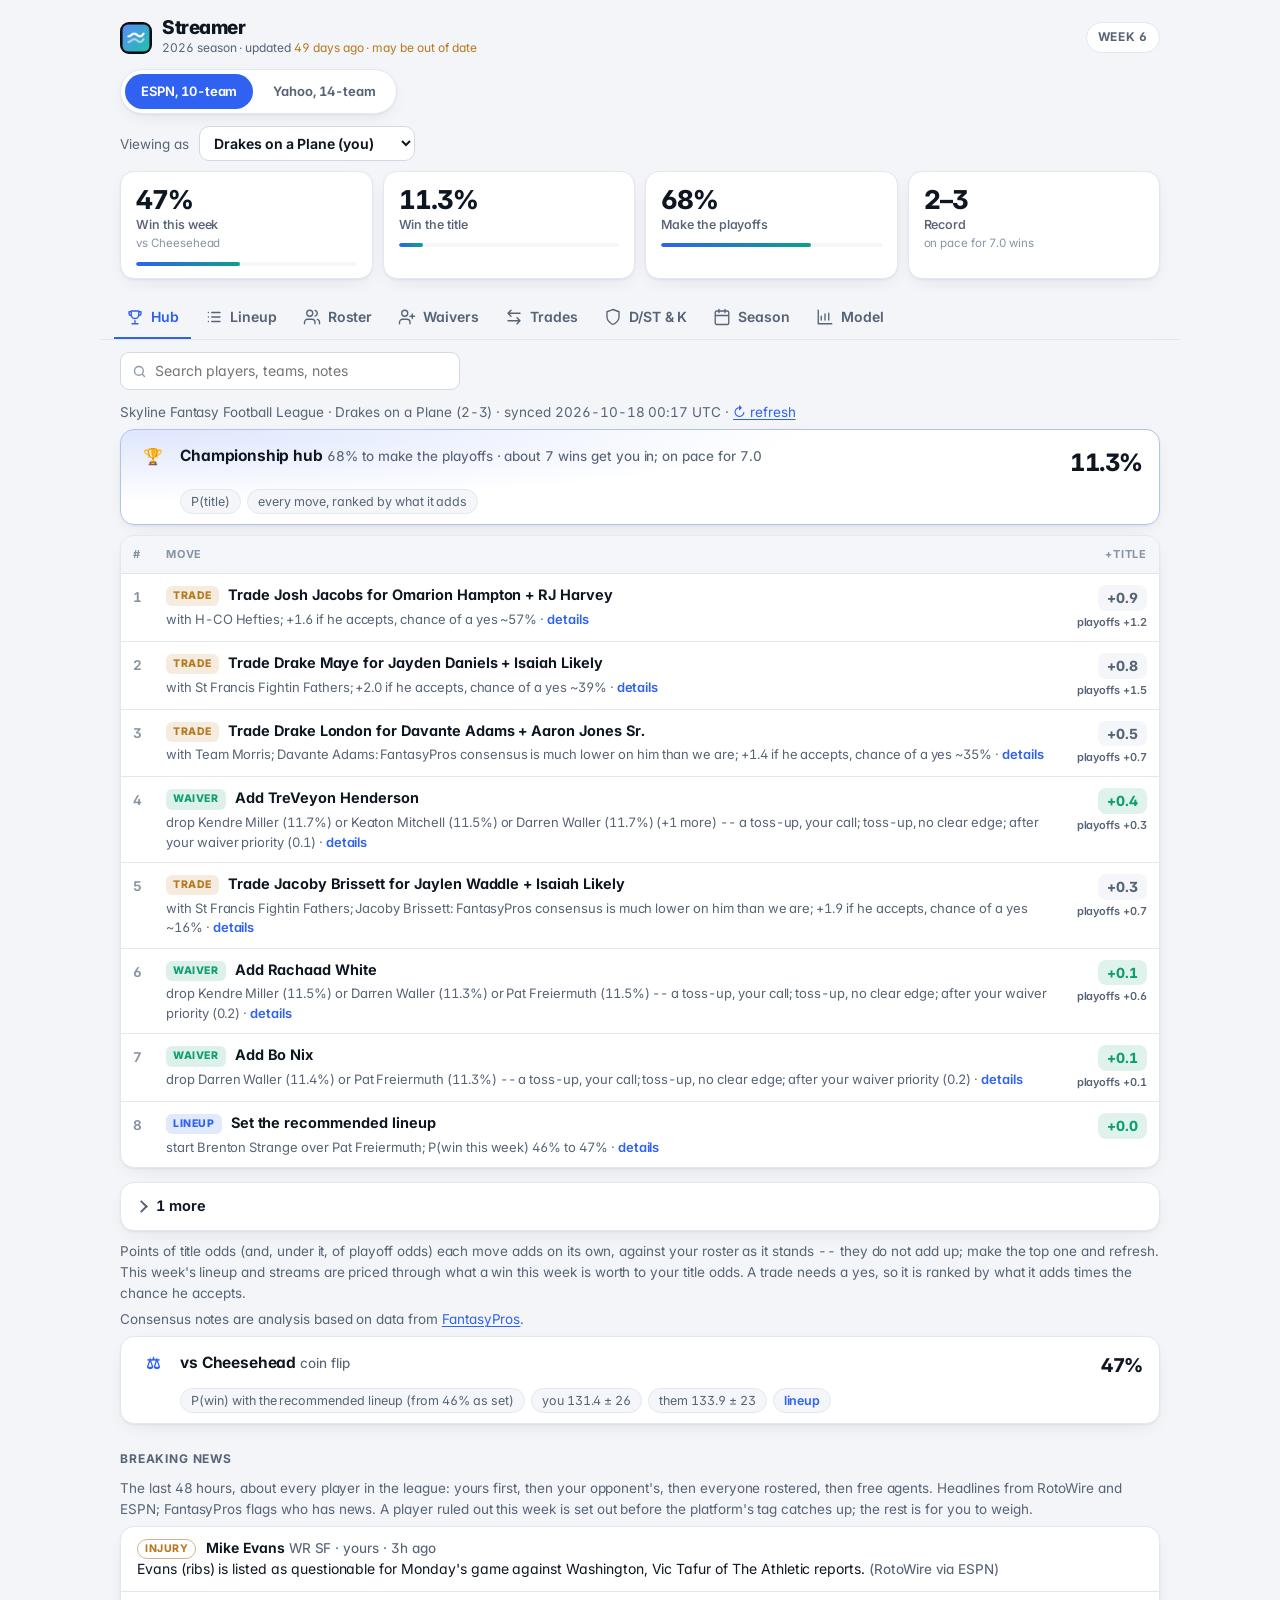
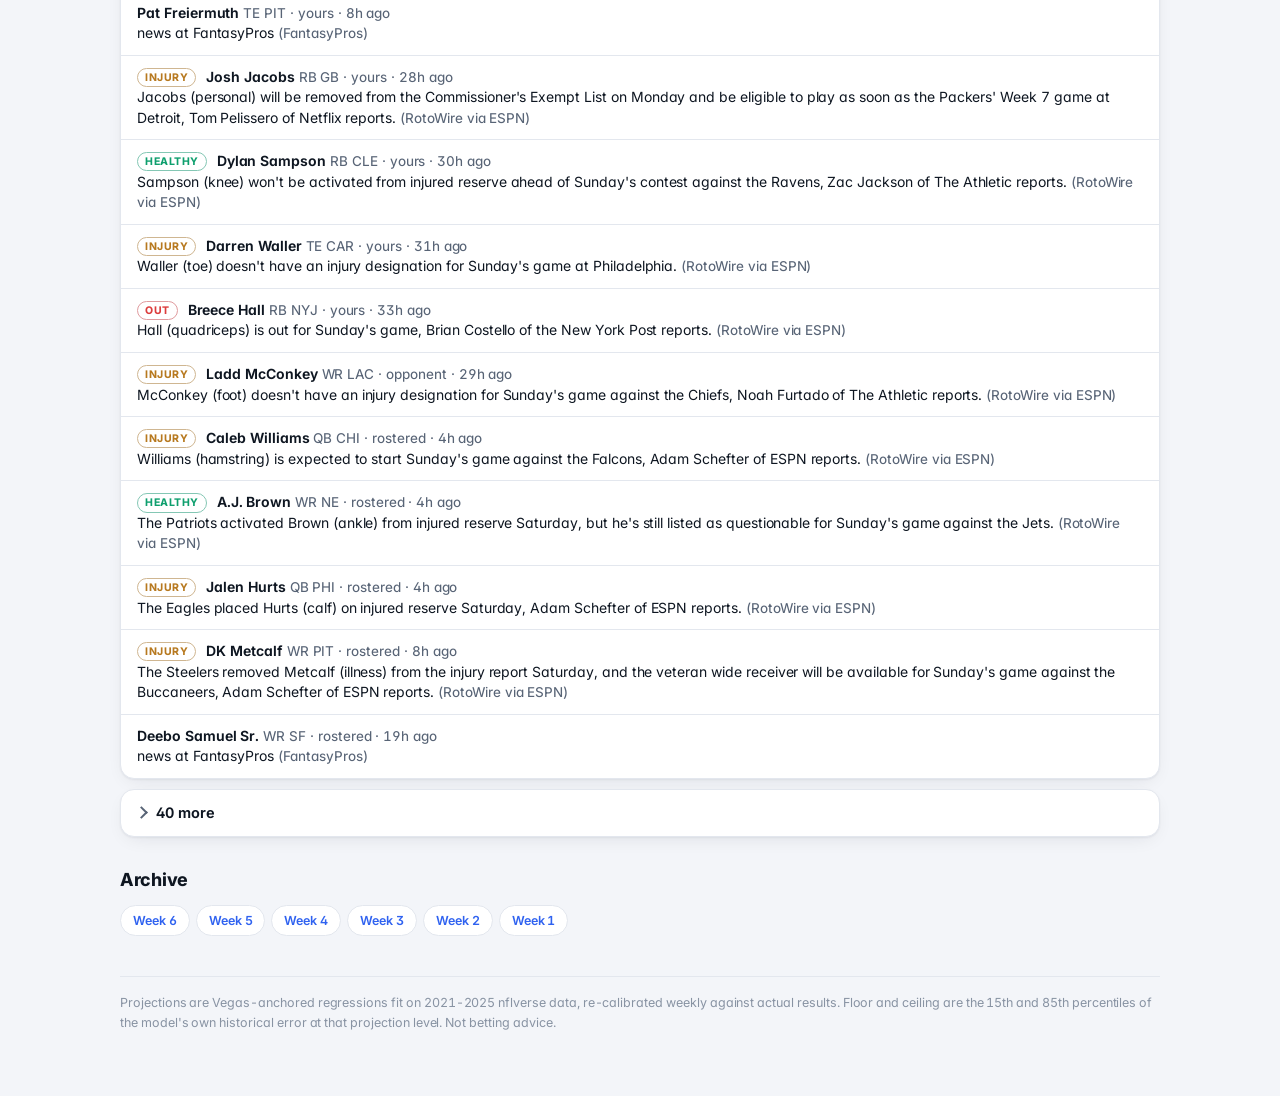
==== docs/index.html @ bd4cb035 "weekly: refresh rankings (refresh)" ====
<!doctype html>
<html lang="en"><head>
<meta charset="utf-8">
<meta name="viewport" content="width=device-width, initial-scale=1, viewport-fit=cover">
<meta name="color-scheme" content="dark light">
<meta name="theme-color" content="#0a0c11" media="(prefers-color-scheme: dark)">
<meta name="theme-color" content="#f3f5f9" media="(prefers-color-scheme: light)">
<meta name="apple-mobile-web-app-capable" content="yes">
<meta name="mobile-web-app-capable" content="yes">
<meta name="apple-mobile-web-app-status-bar-style" content="black-translucent">
<meta name="apple-mobile-web-app-title" content="Streamer">
<link rel="manifest" href="manifest.webmanifest">
<link rel="icon" href="icon.svg" type="image/svg+xml">
<link rel="apple-touch-icon" href="apple-touch-icon.png">
<link rel="preconnect" href="https://fonts.googleapis.com">
<link rel="preconnect" href="https://fonts.gstatic.com" crossorigin>
<link rel="stylesheet" href="https://fonts.googleapis.com/css2?family=Inter:wght@400..800&display=swap">
<title>Streamer - Week 6</title>
<style>:root {
  color-scheme: dark light;
  --bg: #0a0c11; --panel: #11151c; --panel-2: #171c25; --raise: #1b212b;
  --line: #222935; --line-2: #2c3442;
  --text: #edf1f7; --muted: #8d98a9; --faint: #5f6a7b;
  --accent: #5b8cff; --accent-2: #22c3a6; --on-accent: #fff;
  --good: #34d399; --warn: #f5b544; --bad: #f87171;
  --qb: #f472b6; --rb: #34d399; --wr: #60a5fa; --te: #fb923c; --k: #a78bfa; --dst: #94a3b8;
  --radius: 14px; --radius-s: 9px;
  --shadow: 0 1px 0 rgba(255,255,255,.03) inset, 0 10px 30px -12px rgba(0,0,0,.55);
  --font: "Inter", ui-sans-serif, -apple-system, BlinkMacSystemFont, "Segoe UI", Roboto, Helvetica, Arial, sans-serif;
}
@media (prefers-color-scheme: light) {
  :root {
    --bg: #f3f5f9; --panel: #ffffff; --panel-2: #f4f6fa; --raise: #ffffff;
    --line: #e3e7ee; --line-2: #d3d9e3;
    --text: #0e1621; --muted: #586476; --faint: #8893a3;
    --accent: #2f62f0; --accent-2: #0f9f86;
    --good: #0f9f6e; --warn: #b7791f; --bad: #dc3d3d;
    --qb: #db2777; --rb: #059669; --wr: #2563eb; --te: #ea580c; --k: #7c3aed; --dst: #64748b;
    --shadow: 0 1px 2px rgba(16,24,40,.05), 0 6px 20px -8px rgba(16,24,40,.12);
  }
}
* { box-sizing: border-box; }
html { -webkit-text-size-adjust: 100%; scroll-padding-top: 4rem; }
body {
  margin: 0; padding: 0 0 4rem; background: var(--bg); color: var(--text);
  font: 15px/1.55 var(--font); letter-spacing: -.003em;
  font-feature-settings: "tnum" 1, "cv11" 1, "ss01" 1;
  -webkit-font-smoothing: antialiased;
}
.wrap { max-width: 1080px; margin: 0 auto; padding: 0 20px; }
a { color: var(--accent); text-decoration-thickness: 1px; text-underline-offset: 2px; }
p { margin: .5rem 0; }
b, strong { font-weight: 650; }

/* -- header ---------------------------------------------------------- */
header.top { display: flex; align-items: center; gap: 12px; padding: 18px 0 12px; }
.brand { display: flex; align-items: center; gap: 10px; margin-right: auto; min-width: 0; }
.brand img { width: 32px; height: 32px; border-radius: 9px; display: block; }
.brand h1 { margin: 0; font-size: 19px; font-weight: 800; letter-spacing: -.025em; line-height: 1.1; }
.brand .sub { margin: 0; font-size: 12px; }
.week-pill { flex: none; font-size: 12px; font-weight: 700; letter-spacing: .06em; text-transform: uppercase;
  color: var(--muted); border: 1px solid var(--line); background: var(--panel); border-radius: 999px; padding: 5px 11px; }
.ago.stale { color: var(--warn); }
h2 { font-size: 18px; font-weight: 750; margin: 1.8rem 0 .7rem; letter-spacing: -.015em; }
h3 { font-size: 12px; margin: 1.6rem 0 .6rem; color: var(--muted); font-weight: 700;
  text-transform: uppercase; letter-spacing: .07em; }
.sub { color: var(--muted); font-size: 13.5px; margin: .35rem 0; }
ul.sub, ol.steps { padding-left: 1.2rem; }
.deadline { margin: .5rem 0; padding: .5rem .75rem; border-radius: 10px; font-size: 13.5px; color: var(--warn); background: color-mix(in srgb, var(--warn) 12%, transparent); }

/* -- league switch ----------------------------------------------------- */
.profile-radio { position: absolute; opacity: 0; pointer-events: none; }
.switch-bar { margin: 0 0 12px; }
.switch { display: inline-flex; gap: 4px; padding: 4px; background: var(--panel); border: 1px solid var(--line);
  border-radius: 999px; box-shadow: var(--shadow); max-width: 100%; }
.switch label { text-align: center; padding: 7px 16px; border-radius: 999px; font-size: 13px; font-weight: 650;
  color: var(--muted); cursor: pointer; user-select: none; -webkit-tap-highlight-color: transparent;
  transition: background .15s ease, color .15s ease; white-space: nowrap; }
.switch label:hover { color: var(--text); }
.profile-panel { display: none; }

/* -- summary tiles ------------------------------------------------------ */
.kpis { display: grid; grid-template-columns: repeat(4, minmax(0, 1fr)); gap: 10px; margin: 0 0 14px; }
.kpi { display: block; background: var(--panel); border: 1px solid var(--line); border-radius: var(--radius);
  padding: 13px 15px 12px; box-shadow: var(--shadow); cursor: pointer; color: inherit;
  transition: border-color .15s ease, transform .15s ease; -webkit-tap-highlight-color: transparent; }
.kpi:hover { border-color: var(--line-2); transform: translateY(-1px); }
.kpi b { display: block; font-size: 26px; font-weight: 780; letter-spacing: -.03em; line-height: 1.15; }
.kpi span { display: block; font-size: 12.5px; color: var(--muted); font-weight: 550; }
.kpi small { display: block; font-size: 11.5px; color: var(--faint); margin-top: 1px;
  white-space: nowrap; overflow: hidden; text-overflow: ellipsis; }
.kbar { display: block; height: 4px; border-radius: 4px; background: var(--panel-2); margin-top: 9px; overflow: hidden; }
.kbar i { display: block; height: 100%; border-radius: 4px; background: linear-gradient(90deg, var(--accent), var(--accent-2)); }

/* -- section tabs: a strip on top; a bottom bar on a phone ------------- */
.sec-radio, .more-toggle { position: absolute; opacity: 0; pointer-events: none; }
.sec-labels { display: flex; gap: 2px; overflow-x: auto; scrollbar-width: none; position: sticky; top: 0; z-index: 6;
  margin: 0 -20px 16px; padding: 0 14px; border-bottom: 1px solid var(--line);
  background: color-mix(in srgb, var(--bg) 88%, transparent); -webkit-backdrop-filter: saturate(1.4) blur(12px);
  backdrop-filter: saturate(1.4) blur(12px); }
.sec-labels::-webkit-scrollbar { display: none; }
.sec-labels label { flex: 0 0 auto; display: flex; align-items: center; gap: 7px; padding: 13px 12px 12px;
  font-size: 14px; font-weight: 620; color: var(--muted); cursor: pointer; user-select: none; white-space: nowrap;
  -webkit-tap-highlight-color: transparent; transition: color .15s ease; }
.sec-labels label:hover { color: var(--text); }
.sec-labels svg, .more-panel svg { width: 18px; height: 18px; flex: none; }
.sec-labels .more-btn, .more-sheet { display: none; }
.sec-pane { display: none; animation: fade .18s ease; }
@keyframes fade { from { opacity: .4; transform: translateY(3px); } to { opacity: 1; transform: none; } }
.sec-pane > h2:first-child, .sec-pane > h3:first-child, .sec-pane > .card:first-child { margin-top: .2rem; }
.tab-link { color: var(--accent); cursor: pointer; font-weight: 600; text-decoration: none; }
.tab-link:hover { text-decoration: underline; }

/* -- cards --------------------------------------------------------------- */
.card { background: var(--panel); border: 1px solid var(--line); border-radius: var(--radius);
  margin: 0 0 10px; overflow: hidden; box-shadow: var(--shadow); }
.row { display: grid; grid-template-columns: 2rem 1fr auto; gap: .7rem; align-items: start; padding: 14px 16px 6px; }
.rank { font-weight: 750; color: var(--accent); font-size: 1rem; line-height: 1.6; text-align: center; }
.name { font-weight: 680; font-size: 15.5px; letter-spacing: -.01em; }
.opp { color: var(--muted); font-weight: 450; font-size: 13.5px; }
.pts { text-align: right; font-weight: 780; font-size: 19px; letter-spacing: -.02em; white-space: nowrap; }
.meta { display: flex; flex-wrap: wrap; gap: 6px; align-items: center; padding: 2px 16px 10px calc(16px + 2.7rem);
  color: var(--muted); font-size: 12.5px; }
.meta > span { background: var(--panel-2); border: 1px solid var(--line); border-radius: 999px; padding: 2px 10px; }
.why { padding: 0 16px 14px calc(16px + 2.7rem); color: var(--muted); font-size: 13px; line-height: 1.5; }
.why.clamp { display: -webkit-box; -webkit-line-clamp: 3; -webkit-box-orient: vertical; overflow: hidden; padding-bottom: 0; }
.why-toggle { display: block; margin: 2px 16px 12px calc(16px + 2.7rem); padding: 0; border: 0; background: none;
  color: var(--accent); font: 600 12.5px var(--font); cursor: pointer; }
td .why-toggle { margin: 2px 0 0; }
.card.hub { background: radial-gradient(120% 140% at 0% 0%, color-mix(in srgb, var(--accent) 16%, var(--panel)) 0%,
  var(--panel) 55%); border-color: color-mix(in srgb, var(--accent) 28%, var(--line)); }
.card.hub .pts { font-size: 24px; }
.hold { box-shadow: inset 3px 0 0 var(--good), var(--shadow); }
.hold-tag { color: var(--good); font-size: 11px; font-weight: 750; text-transform: uppercase; letter-spacing: .05em; }
.meta > span.hold-tag { background: color-mix(in srgb, var(--good) 14%, transparent);
  border-color: color-mix(in srgb, var(--good) 35%, var(--line)); }
.meta > span.avail-open { background: color-mix(in srgb, var(--good) 16%, transparent); color: var(--good); font-weight: 650;
  border-color: color-mix(in srgb, var(--good) 35%, var(--line)); }
.meta > span.avail-yours { background: color-mix(in srgb, var(--accent) 16%, transparent); color: var(--accent);
  font-weight: 650; border-color: color-mix(in srgb, var(--accent) 35%, var(--line)); }
.meta > span.avail-taken { color: var(--faint); }
.card.taken { opacity: .55; }
.badges { display: flex; flex-wrap: wrap; gap: 6px; margin: .2rem 0 .6rem; }
.badge { display: inline-block; padding: 3px 10px; border-radius: 999px; font-size: 12px; background: var(--panel);
  color: var(--muted); border: 1px solid var(--line); }
.badge.ok { color: var(--good); border-color: color-mix(in srgb, var(--good) 40%, var(--line)); }
.badge.warn { color: var(--warn); border-color: color-mix(in srgb, var(--warn) 40%, var(--line)); }
.badge.bad { color: var(--bad); border-color: color-mix(in srgb, var(--bad) 40%, var(--line)); }
.notice { background: color-mix(in srgb, var(--warn) 10%, var(--panel));
  border: 1px solid color-mix(in srgb, var(--warn) 32%, var(--line)); border-radius: var(--radius);
  padding: 12px 16px; margin: 12px 0; font-size: 13.5px; }

/* -- chips, faces, range bars -------------------------------------------- */
.pc { display: inline-block; min-width: 2.2em; text-align: center; font-size: 10.5px; font-weight: 800;
  letter-spacing: .04em; line-height: 1.6; border-radius: 6px; padding: 0 5px; vertical-align: 1px;
  color: var(--c, var(--muted)); background: color-mix(in srgb, var(--c, var(--muted)) 15%, transparent); }
.pc-QB { --c: var(--qb); } .pc-RB { --c: var(--rb); } .pc-WR { --c: var(--wr); } .pc-TE { --c: var(--te); }
.pc-K { --c: var(--k); } .pc-DST { --c: var(--dst); }
.face { width: 28px; height: 28px; border-radius: 50%; object-fit: cover; vertical-align: middle; margin: -4px 9px -2px 0;
  background: var(--panel-2); border: 1px solid var(--line); }
.name + .opp .pc, .opp .pc { margin-right: 2px; }
.rb { position: relative; display: inline-block; width: 64px; height: 5px; border-radius: 5px; background: var(--panel-2);
  vertical-align: middle; margin-left: 8px; box-shadow: inset 0 0 0 1px var(--line); }
.rb i { position: absolute; top: 0; bottom: 0; border-radius: 5px;
  background: linear-gradient(90deg, color-mix(in srgb, var(--accent) 70%, transparent), var(--accent-2)); }
.tags .rb { width: 48px; margin-left: 6px; }

/* -- tables ------------------------------------------------------------- */
.scroll { overflow-x: auto; -webkit-overflow-scrolling: touch; background: var(--panel); border: 1px solid var(--line);
  border-radius: var(--radius); box-shadow: var(--shadow); margin: 8px 0 14px; }
details .scroll { box-shadow: none; }
table { border-collapse: separate; border-spacing: 0; width: 100%; font-size: 13.5px; }
th, td { padding: 10px 12px; text-align: right; border-bottom: 1px solid var(--line); white-space: nowrap; }
td.unit, th.unit, th:first-child, td:first-child { text-align: left; }
th { color: var(--faint); font-weight: 700; font-size: 11px; text-transform: uppercase; letter-spacing: .07em;
  background: var(--panel-2); position: sticky; top: 0; }
tbody tr:last-child td { border-bottom: 0; }
tbody tr { transition: background .12s ease; }
tbody tr:hover > td { background: color-mix(in srgb, var(--accent) 4%, transparent); }
td.why { padding: 0 12px 10px 18px; white-space: normal; text-align: left; font-size: 12.5px; }
tr:has(+ tr > td.why) > td { border-bottom: 0; }
.pos { color: var(--good); } .neg { color: var(--bad); }
.hub-table td { white-space: normal; vertical-align: top; }
.hub-table td:first-child { color: var(--faint); font-weight: 650; width: 2rem; padding-top: 13px; }
.hub-table td:last-child { padding-top: 11px; }
.hub-table td:last-child:not(:empty) { font-weight: 760; }
.hub-table b { font-size: 14.5px; font-weight: 680; }
.hub-table td .why { padding: .2rem 0 0; }
.delta { display: inline-block; font-weight: 760; border-radius: 8px; padding: 2px 9px; font-size: 14px;
  color: var(--good); background: color-mix(in srgb, var(--good) 13%, transparent); }
.delta.neg { color: var(--bad); background: color-mix(in srgb, var(--bad) 13%, transparent); }
.delta.soft { color: var(--muted); background: var(--panel-2); }
.kind { display: inline-block; font-size: 10.5px; font-weight: 800; text-transform: uppercase; letter-spacing: .06em;
  padding: 2px 7px; border-radius: 6px; background: var(--panel-2); color: var(--muted); margin-right: 5px; vertical-align: 1px; }
.kind-trade { color: var(--warn); background: color-mix(in srgb, var(--warn) 14%, transparent); }
.kind-block { color: var(--bad); background: color-mix(in srgb, var(--bad) 14%, transparent); }
.kind-lineup, .kind-stream, .kind-pickup { color: var(--accent); background: color-mix(in srgb, var(--accent) 14%, transparent); }
.kind-waiver, .kind-stash, .kind-plan { color: var(--good); background: color-mix(in srgb, var(--good) 14%, transparent); }
.roster-table td { vertical-align: top; }
.roster-table td.unit { white-space: normal; min-width: 11rem; }
.roster-table .tags { color: var(--muted); font-size: 12px; font-weight: 450; margin-top: 2px; }
.roster-table td.unit:has(> .face) .tags { padding-left: 37px; }
.roster-table tr.has-note td { border-bottom: 0; padding-bottom: 4px; }
.roster-table tr.note td { white-space: normal; text-align: left; padding-top: 0; color: var(--muted); font-size: 12.5px;
  padding-left: 12px; }
.roster-table tr.has-note:has(.face) + tr.note td { padding-left: 49px; }

/* -- disclosures, archive, footer --------------------------------------- */
details { background: var(--panel); border: 1px solid var(--line); border-radius: var(--radius); padding: 12px 16px;
  margin: 10px 0; box-shadow: var(--shadow); }
summary { cursor: pointer; font-weight: 650; font-size: 14.5px; list-style: none; display: flex; align-items: center; gap: 8px; }
summary::-webkit-details-marker { display: none; }
summary::before { content: ""; width: 7px; height: 7px; border-right: 2px solid var(--muted); border-bottom: 2px solid var(--muted);
  transform: rotate(-45deg); transition: transform .15s ease; flex: none; margin-right: 2px; }
details[open] > summary::before { transform: rotate(45deg); }
details > summary + h3 { margin-top: .8rem; }
ol.steps { margin: 0 0 .4rem; color: var(--text); }
ol.steps li { margin: .15rem 0; }
.archive { display: flex; flex-wrap: wrap; gap: 6px; margin-top: .5rem; }
.archive a { font-size: 12.5px; font-weight: 600; padding: 5px 12px; background: var(--panel); border: 1px solid var(--line);
  border-radius: 999px; text-decoration: none; }
footer { color: var(--faint); font-size: 12.5px; margin-top: 2.5rem; padding-top: 1rem; border-top: 1px solid var(--line); }

/* -- news --------------------------------------------------------------- */
.news { list-style: none; padding: 0; margin: .4rem 0; background: var(--panel); border: 1px solid var(--line);
  border-radius: var(--radius); box-shadow: var(--shadow); overflow: hidden; }
.news li { padding: 11px 16px; border-bottom: 1px solid var(--line); line-height: 1.45; font-size: 14px; }
.news li:last-child { border-bottom: 0; }
.news a { color: var(--text); text-decoration: none; }
.news a:hover { text-decoration: underline; }
.news .tag { display: inline-block; font-size: 10.5px; font-weight: 750; text-transform: uppercase; letter-spacing: .05em;
  padding: 1px 7px; border-radius: 999px; border: 1px solid var(--line); color: var(--muted); margin-right: 6px; vertical-align: 1px; }
.news .t-out, .news .t-legal { color: var(--bad); border-color: color-mix(in srgb, var(--bad) 45%, var(--line)); }
.news .t-healthy, .news .t-role-up { color: var(--good); border-color: color-mix(in srgb, var(--good) 45%, var(--line)); }
.news .t-injury, .news .t-role-down { color: var(--warn); border-color: color-mix(in srgb, var(--warn) 45%, var(--line)); }

/* -- tabs inside a panel (trade views) ---------------------------------- */
.tab-radio { position: absolute; opacity: 0; pointer-events: none; }
.tab-labels { display: flex; flex-wrap: wrap; gap: 4px; padding: 4px; margin: .5rem 0 .8rem; background: var(--panel);
  border: 1px solid var(--line); border-radius: 18px; box-shadow: var(--shadow); }
.tab-labels label { flex: 1 1 auto; text-align: center; padding: 7px 8px; border-radius: 999px; font-size: 13px; font-weight: 650;
  color: var(--muted); cursor: pointer; user-select: none; -webkit-tap-highlight-color: transparent; white-space: nowrap; }
.tab-pane { display: none; }
.t0:checked ~ .p0, .t1:checked ~ .p1, .t2:checked ~ .p2, .t3:checked ~ .p3, .t4:checked ~ .p4 { display: block; }
.t0:checked ~ .tab-labels label:nth-child(1), .t1:checked ~ .tab-labels label:nth-child(2),
.t2:checked ~ .tab-labels label:nth-child(3),
.t3:checked ~ .tab-labels label:nth-child(4), .t4:checked ~ .tab-labels label:nth-child(5) { background: var(--accent); color: var(--on-accent); }

/* -- lineup editor and trade evaluator ---------------------------------- */
.ed-buttons { display: flex; gap: 6px; flex-wrap: wrap; margin: .6rem 0; }
.ed-buttons button, .ed-rows select, .te-partner, .te-dropline select, .find {
  font: inherit; font-size: 14px; color: var(--text); background: var(--panel); border: 1px solid var(--line-2);
  border-radius: var(--radius-s); padding: 7px 11px; max-width: 100%; }
.ed-buttons button { cursor: pointer; font-weight: 600; }
.ed-buttons button:hover { border-color: var(--accent); }
.ed-rows select { width: 100%; }
.ed-out { font-weight: 650; color: var(--text); }
.te-cols { display: grid; grid-template-columns: 1fr 1fr; gap: 10px; margin: .6rem 0; }
.te-cols fieldset { border: 1px solid var(--line); border-radius: var(--radius-s); padding: 8px 12px; margin: 0; min-width: 0;
  background: var(--panel); }
.te-cols legend { font-weight: 700; font-size: 13px; padding: 0 6px; }
.te-sum { position: sticky; bottom: .5rem; z-index: 3; margin: .6rem 0; padding: 10px 14px; background: var(--raise);
  border: 1px solid var(--line-2); border-radius: var(--radius-s); font-weight: 650; font-size: 14px; box-shadow: var(--shadow); }
.te-pick { display: block; font-size: 13px; padding: .2rem 0; overflow-wrap: anywhere; }
button:focus-visible, select:focus-visible, input:focus-visible, label:focus-visible, summary:focus-visible, a:focus-visible {
  outline: 2px solid var(--accent); outline-offset: 2px; }

/* -- search and filters (added by the page script) ---------------------- */
.tools { display: flex; flex-wrap: wrap; align-items: center; gap: 8px; margin: -4px 0 12px; }
.find { flex: 1 1 220px; max-width: 340px; padding-left: 34px;
  background: var(--panel) no-repeat 11px 50% / 15px url("data:image/svg+xml,%3Csvg xmlns='http://www.w3.org/2000/svg' viewBox='0 0 24 24' fill='none' stroke='%238d98a9' stroke-width='2.2' stroke-linecap='round'%3E%3Ccircle cx='11' cy='11' r='7'/%3E%3Cpath d='M20 20l-3.5-3.5'/%3E%3C/svg%3E"); }
.chips { display: flex; gap: 5px; flex-wrap: wrap; }
.chips button { font: 650 12.5px var(--font); color: var(--muted); background: var(--panel); border: 1px solid var(--line);
  border-radius: 999px; padding: 5px 12px; cursor: pointer; }
.chips button[aria-pressed="true"] { color: var(--on-accent); background: var(--accent); border-color: var(--accent); }
.hide { display: none !important; }
.nomatch { color: var(--muted); font-size: 13.5px; padding: 14px 4px; }

/* -- phone --------------------------------------------------------------- */
@media (max-width: 720px) {
  .wrap { padding: 0 14px; }
  header.top { padding: 14px 0 10px; }
  .switch { display: flex; }
  .switch label { flex: 1; padding: 8px 8px; }
  .kpis { grid-template-columns: repeat(2, minmax(0, 1fr)); gap: 8px; }
  .kpi { padding: 11px 13px 10px; }
  .kpi b { font-size: 23px; }
  body { padding-bottom: calc(76px + env(safe-area-inset-bottom)); }
  .sec-labels { position: fixed; top: auto; bottom: 0; left: 0; right: 0; margin: 0; z-index: 20; padding: 4px 6px
    calc(4px + env(safe-area-inset-bottom)); border-top: 1px solid var(--line); border-bottom: 0; justify-content: space-around;
    overflow: visible; background: color-mix(in srgb, var(--panel) 92%, transparent); }
  .sec-labels label { flex: 1 1 0; flex-direction: column; gap: 3px; padding: 7px 2px 6px; font-size: 10.5px; font-weight: 650;
    border-radius: 10px; min-width: 0; }
  .sec-labels label.x { display: none; }
  .sec-labels .more-btn { display: flex; }
  .sec-labels svg { width: 21px; height: 21px; }
  .more-toggle:checked ~ .more-sheet { display: block; }
  .more-sheet { position: fixed; inset: 0; z-index: 30; }
  .more-scrim { position: absolute; inset: 0; background: rgba(0,0,0,.45); display: block; }
  .more-panel { position: absolute; left: 10px; right: 10px; bottom: calc(80px + env(safe-area-inset-bottom));
    background: var(--raise); border: 1px solid var(--line-2); border-radius: 18px; padding: 8px; box-shadow: 0 20px 50px rgba(0,0,0,.5);
    display: grid; grid-template-columns: 1fr 1fr; gap: 6px; animation: rise .18s ease; }
  @keyframes rise { from { transform: translateY(12px); opacity: 0; } to { transform: none; opacity: 1; } }
  .more-panel label { display: flex; align-items: center; gap: 10px; padding: 14px; border-radius: 12px; font-weight: 650;
    font-size: 14.5px; color: var(--text); background: var(--panel-2); cursor: pointer; }
  .row { grid-template-columns: 1fr auto; padding: 12px 14px 4px; }
  .row > .rank { display: none; }
  .meta, .why, .why-toggle { padding-left: 14px; padding-right: 14px; margin-left: 0; }
  .why-toggle { margin-left: 14px; }
  td .why-toggle { margin-left: 0; }
  .te-cols { grid-template-columns: 1fr; }
  th, td { padding: 9px 10px; }
  .hub-table td:first-child, .hub-table th:first-child { display: none; }
  .scroll { margin-left: -14px; margin-right: -14px; border-radius: 0; border-left: 0; border-right: 0; }
  .roster-table td.unit:first-child, .bench-table td:first-child, .bench-table th:first-child {
    position: sticky; left: 0; background: var(--panel); z-index: 1; }
  .lineup-table td:nth-child(2), .lineup-table th:nth-child(2) { position: sticky; left: 0; background: var(--panel); z-index: 1; }
  .lineup-table td:first-child, .lineup-table th:first-child { display: none; }
  .lineup-table td:nth-child(2) .slot { display: inline-block; }
  .find { max-width: none; }
}
.slot { display: none; font-size: 10.5px; font-weight: 750; color: var(--faint); letter-spacing: .04em; min-width: 3.2em; }
@media (prefers-reduced-motion: reduce) { * { animation: none !important; transition: none !important; } }

.po { font-size: 11px; font-weight: 600; color: var(--muted); margin-top: 3px; white-space: nowrap; }

/* Try a pickup: search box and matches */
.ad-search { width: 100%; max-width: 420px; box-sizing: border-box; font: inherit; font-size: 16px;
  color: var(--text); background: var(--panel); border: 1px solid var(--line-2); border-radius: 10px; padding: 9px 12px; }
.ad-search:focus { outline: 2px solid var(--accent); outline-offset: 1px; }
.ad-hits { list-style: none; margin: .2rem 0 .6rem; padding: 0; max-width: 420px; }
.ad-hits li { margin: 0; }
.ad-hits li.opp { padding: 6px 12px; font-size: 13px; }
.ad-hits button { display: block; width: 100%; text-align: left; font: inherit; color: var(--text); cursor: pointer;
  background: transparent; border: 0; border-bottom: 1px solid var(--line); padding: 8px 12px; }
.ad-hits button:hover, .ad-hits button:focus { background: var(--line); }

/* An injury-tagged player's projection: the if-he-plays number under it. */
.ifplays { display: block; font-size: 11.5px; line-height: 1.25; color: var(--muted); white-space: nowrap; }

/* Free agents: browse by position, tap for the drop table. */
.fa-pos { margin: .4rem 0 .2rem; }
.fa-table tr.fa-row { cursor: pointer; }
.fa-table tr.fa-row:hover td, .fa-table tr.fa-row.open td { background: var(--panel-2); }
.fa-table tr.fa-detail > td { padding: 4px 6px 12px; text-align: left; white-space: normal; }
.fa-sort { cursor: pointer; text-decoration: underline dotted; text-underline-offset: 3px; }
.fa-sort[aria-sort="descending"]::after { content: " \25BE"; }
.fa-more { font: 650 13px var(--font); color: var(--accent); background: none; border: 1px solid var(--line);
  border-radius: 999px; padding: 6px 14px; cursor: pointer; }
.fa-table { width: 100%; border-collapse: collapse; }
.fa-table th, .fa-table td { padding: 8px 6px; border-bottom: 1px solid var(--line); text-align: right; }
.fa-table th { font-size: 11.5px; color: var(--muted); text-transform: uppercase; letter-spacing: .04em; }
.fa-table .fa-name { text-align: left; }
.fa-table td.fa-name { white-space: normal; }
.fa-drops { list-style: none; margin: 0; padding: 0; }
.fa-drops li { padding: 7px 4px; border-bottom: 1px dashed var(--line); font-size: 13.5px; }
.fa-drops li:last-child { border-bottom: 0; }
.fa-fx { color: var(--muted); margin-top: 2px; }

/* Viewing as another team */
.view-bar { margin: 0 0 10px; font-size: 13.5px; color: var(--muted); }
.view-bar select { font: 650 14px var(--font); color: var(--text); background: var(--panel); border: 1px solid var(--line-2);
  border-radius: 10px; padding: 7px 10px; margin-left: 6px; max-width: 70vw; }
.view-banner { margin: 0 0 12px; padding: 10px 12px; border-radius: 12px; font-size: 13.5px;
  background: color-mix(in srgb, var(--accent) 12%, transparent); border: 1px solid color-mix(in srgb, var(--accent) 35%, transparent); }
.view-back { font: 650 13px var(--font); color: var(--accent); background: none; border: 0; padding: 0 0 0 4px; cursor: pointer; text-decoration: underline; }

#profile-espn:checked ~ .wrap .switch label[for=profile-espn]{background:var(--accent);color:#fff;}
#profile-espn:checked ~ .wrap #panel-espn{display:block;}
#profile-yahoo:checked ~ .wrap .switch label[for=profile-yahoo]{background:var(--accent);color:#fff;}
#profile-yahoo:checked ~ .wrap #panel-yahoo{display:block;}
.s0:checked ~ .q0{display:block;}
.s0:checked ~ .sec-labels .l0{color:var(--accent);box-shadow:inset 0 -2px 0 var(--accent);}
.s0:checked ~ .more-sheet .m0{color:var(--accent);box-shadow:inset 0 0 0 1.5px var(--accent);}
.s1:checked ~ .q1{display:block;}
.s1:checked ~ .sec-labels .l1{color:var(--accent);box-shadow:inset 0 -2px 0 var(--accent);}
.s1:checked ~ .more-sheet .m1{color:var(--accent);box-shadow:inset 0 0 0 1.5px var(--accent);}
.s2:checked ~ .q2{display:block;}
.s2:checked ~ .sec-labels .l2{color:var(--accent);box-shadow:inset 0 -2px 0 var(--accent);}
.s2:checked ~ .more-sheet .m2{color:var(--accent);box-shadow:inset 0 0 0 1.5px var(--accent);}
@media (max-width:720px){.s2:checked ~ .sec-labels .more-btn{color:var(--accent);}}
.s3:checked ~ .q3{display:block;}
.s3:checked ~ .sec-labels .l3{color:var(--accent);box-shadow:inset 0 -2px 0 var(--accent);}
.s3:checked ~ .more-sheet .m3{color:var(--accent);box-shadow:inset 0 0 0 1.5px var(--accent);}
.s4:checked ~ .q4{display:block;}
.s4:checked ~ .sec-labels .l4{color:var(--accent);box-shadow:inset 0 -2px 0 var(--accent);}
.s4:checked ~ .more-sheet .m4{color:var(--accent);box-shadow:inset 0 0 0 1.5px var(--accent);}
.s5:checked ~ .q5{display:block;}
.s5:checked ~ .sec-labels .l5{color:var(--accent);box-shadow:inset 0 -2px 0 var(--accent);}
.s5:checked ~ .more-sheet .m5{color:var(--accent);box-shadow:inset 0 0 0 1.5px var(--accent);}
@media (max-width:720px){.s5:checked ~ .sec-labels .more-btn{color:var(--accent);}}
.s6:checked ~ .q6{display:block;}
.s6:checked ~ .sec-labels .l6{color:var(--accent);box-shadow:inset 0 -2px 0 var(--accent);}
.s6:checked ~ .more-sheet .m6{color:var(--accent);box-shadow:inset 0 0 0 1.5px var(--accent);}
@media (max-width:720px){.s6:checked ~ .sec-labels .more-btn{color:var(--accent);}}
.s7:checked ~ .q7{display:block;}
.s7:checked ~ .sec-labels .l7{color:var(--accent);box-shadow:inset 0 -2px 0 var(--accent);}
.s7:checked ~ .more-sheet .m7{color:var(--accent);box-shadow:inset 0 0 0 1.5px var(--accent);}
@media (max-width:720px){.s7:checked ~ .sec-labels .more-btn{color:var(--accent);}}
@media (max-width:720px){.s0:checked ~ .sec-labels .l0,.s1:checked ~ .sec-labels .l1,.s2:checked ~ .sec-labels .l2,.s3:checked ~ .sec-labels .l3,.s4:checked ~ .sec-labels .l4,.s5:checked ~ .sec-labels .l5,.s6:checked ~ .sec-labels .l6,.s7:checked ~ .sec-labels .l7{box-shadow:none;background:color-mix(in srgb,var(--accent) 12%,transparent);}}</style>
</head><body>
<input class="profile-radio" type="radio" name="profile" id="profile-espn" checked>
<input class="profile-radio" type="radio" name="profile" id="profile-yahoo">
<div class="wrap">
<header class="top"><div class="brand"><img src="icon-192.png" alt="" width="32" height="32"><div>
<h1>Streamer</h1>
<p class="sub">2026 season &middot; updated <time class="ago" datetime="2026-10-18T00:26:40+00:00">Sun 18 Oct 2026, 00:26 UTC</time></p>
</div></div><span class="week-pill">Week 6</span></header>
<div class="switch-bar"><div class="switch"><label for="profile-espn">ESPN, 10-team</label><label for="profile-yahoo">Yahoo, 14-team</label></div></div>
<div class="profile-panel" id="panel-espn" data-league="espn">
<div class="view-bar"><label>Viewing as <select class="team-pick" data-league="espn" data-stamp="2026-10-18T00:26:40+00:00"><option value="">Drakes on a Plane (you)</option><option value="1" data-full="1">Let Kevin Cook</option><option value="7" data-full="0">Cheesehead</option><option value="4" data-full="0">Farm Club Bybee</option><option value="5" data-full="0">H-CO Hefties</option><option value="12" data-full="0">Pulled Hammys</option><option value="2" data-full="0">St Francis Fightin Fathers</option><option value="11" data-full="0">Team Morris</option><option value="9" data-full="0">team tegan</option><option value="10" data-full="0">The Fighting Amish</option></select></label></div>
<div class="view-kpis"><div class="kpis"><label class="kpi" for="sec-espn-lineup"><b>47%</b><span>Win this week</span><small>vs Cheesehead</small><span class="kbar"><i style="width:47%"></i></span></label><label class="kpi" for="sec-espn-season"><b>11.3%</b><span>Win the title</span><span class="kbar"><i style="width:11%"></i></span></label><label class="kpi" for="sec-espn-season"><b>68%</b><span>Make the playoffs</span><span class="kbar"><i style="width:68%"></i></span></label><label class="kpi" for="sec-espn-season"><b>2&ndash;3</b><span>Record</span><small>on pace for 7.0 wins</small></label></div></div>
<input class="sec-radio s0" type="radio" name="sec-espn" id="sec-espn-hub" checked><input class="sec-radio s1" type="radio" name="sec-espn" id="sec-espn-lineup"><input class="sec-radio s2" type="radio" name="sec-espn" id="sec-espn-roster"><input class="sec-radio s3" type="radio" name="sec-espn" id="sec-espn-waivers"><input class="sec-radio s4" type="radio" name="sec-espn" id="sec-espn-trades"><input class="sec-radio s5" type="radio" name="sec-espn" id="sec-espn-streams"><input class="sec-radio s6" type="radio" name="sec-espn" id="sec-espn-season"><input class="sec-radio s7" type="radio" name="sec-espn" id="sec-espn-model"><input class="more-toggle" type="checkbox" id="more-espn" aria-label="More sections"><nav class="sec-labels" aria-label="Sections"><label class="l0" for="sec-espn-hub"><svg viewBox="0 0 24 24" fill="none" stroke="currentColor" stroke-width="1.8" stroke-linecap="round" stroke-linejoin="round" aria-hidden="true"><path d="M8 21h8M12 17v4M7 4h10v5a5 5 0 0 1-10 0V4zM17 5h3v2a3 3 0 0 1-3 3M7 5H4v2a3 3 0 0 0 3 3"/></svg><span>Hub</span></label><label class="l1" for="sec-espn-lineup"><svg viewBox="0 0 24 24" fill="none" stroke="currentColor" stroke-width="1.8" stroke-linecap="round" stroke-linejoin="round" aria-hidden="true"><path d="M9 6h11M9 12h11M9 18h11M4.5 6h.01M4.5 12h.01M4.5 18h.01"/></svg><span>Lineup</span></label><label class="l2 x" for="sec-espn-roster"><svg viewBox="0 0 24 24" fill="none" stroke="currentColor" stroke-width="1.8" stroke-linecap="round" stroke-linejoin="round" aria-hidden="true"><path d="M16 21v-2a4 4 0 0 0-4-4H6a4 4 0 0 0-4 4v2M9 11a4 4 0 1 0 0-8 4 4 0 0 0 0 8zM22 21v-2a4 4 0 0 0-3-3.87M16 3.13a4 4 0 0 1 0 7.75"/></svg><span>Roster</span></label><label class="l3" for="sec-espn-waivers"><svg viewBox="0 0 24 24" fill="none" stroke="currentColor" stroke-width="1.8" stroke-linecap="round" stroke-linejoin="round" aria-hidden="true"><path d="M16 21v-2a4 4 0 0 0-4-4H6a4 4 0 0 0-4 4v2M9 11a4 4 0 1 0 0-8 4 4 0 0 0 0 8zM19 8v6M22 11h-6"/></svg><span>Waivers</span></label><label class="l4" for="sec-espn-trades"><svg viewBox="0 0 24 24" fill="none" stroke="currentColor" stroke-width="1.8" stroke-linecap="round" stroke-linejoin="round" aria-hidden="true"><path d="M8 3L4 7l4 4M4 7h16M16 21l4-4-4-4M20 17H4"/></svg><span>Trades</span></label><label class="l5 x" for="sec-espn-streams"><svg viewBox="0 0 24 24" fill="none" stroke="currentColor" stroke-width="1.8" stroke-linecap="round" stroke-linejoin="round" aria-hidden="true"><path d="M12 22s8-4 8-10V5l-8-3-8 3v7c0 6 8 10 8 10z"/></svg><span>D/ST &amp; K</span></label><label class="l6 x" for="sec-espn-season"><svg viewBox="0 0 24 24" fill="none" stroke="currentColor" stroke-width="1.8" stroke-linecap="round" stroke-linejoin="round" aria-hidden="true"><path d="M8 2v4M16 2v4M3 10h18M5 4h14a2 2 0 0 1 2 2v14a2 2 0 0 1-2 2H5a2 2 0 0 1-2-2V6a2 2 0 0 1 2-2z"/></svg><span>Season</span></label><label class="l7 x" for="sec-espn-model"><svg viewBox="0 0 24 24" fill="none" stroke="currentColor" stroke-width="1.8" stroke-linecap="round" stroke-linejoin="round" aria-hidden="true"><path d="M3 3v18h18M7 16v-5M12 16V8M17 16V7"/></svg><span>Model</span></label><label class="more-btn" for="more-espn"><svg viewBox="0 0 24 24" fill="none" stroke="currentColor" stroke-width="3" stroke-linecap="round" stroke-linejoin="round" aria-hidden="true"><path d="M5 12h.01M12 12h.01M19 12h.01"/></svg><span>More</span></label></nav><div class="more-sheet"><label class="more-scrim" for="more-espn"></label><div class="more-panel"><label class="m2" for="sec-espn-roster"><svg viewBox="0 0 24 24" fill="none" stroke="currentColor" stroke-width="1.8" stroke-linecap="round" stroke-linejoin="round" aria-hidden="true"><path d="M16 21v-2a4 4 0 0 0-4-4H6a4 4 0 0 0-4 4v2M9 11a4 4 0 1 0 0-8 4 4 0 0 0 0 8zM22 21v-2a4 4 0 0 0-3-3.87M16 3.13a4 4 0 0 1 0 7.75"/></svg><span>Roster</span></label><label class="m5" for="sec-espn-streams"><svg viewBox="0 0 24 24" fill="none" stroke="currentColor" stroke-width="1.8" stroke-linecap="round" stroke-linejoin="round" aria-hidden="true"><path d="M12 22s8-4 8-10V5l-8-3-8 3v7c0 6 8 10 8 10z"/></svg><span>D/ST &amp; K</span></label><label class="m6" for="sec-espn-season"><svg viewBox="0 0 24 24" fill="none" stroke="currentColor" stroke-width="1.8" stroke-linecap="round" stroke-linejoin="round" aria-hidden="true"><path d="M8 2v4M16 2v4M3 10h18M5 4h14a2 2 0 0 1 2 2v14a2 2 0 0 1-2 2H5a2 2 0 0 1-2-2V6a2 2 0 0 1 2-2z"/></svg><span>Season</span></label><label class="m7" for="sec-espn-model"><svg viewBox="0 0 24 24" fill="none" stroke="currentColor" stroke-width="1.8" stroke-linecap="round" stroke-linejoin="round" aria-hidden="true"><path d="M3 3v18h18M7 16v-5M12 16V8M17 16V7"/></svg><span>Model</span></label></div></div><section class="sec-pane q0" id="espn-hub" data-tab="hub"><p class="sub">Skyline Fantasy Football League &middot; Drakes on a Plane (2-3) &middot; synced 2026-10-18 00:17 UTC &middot; <a href="https://github.com/devz0r/Streamers/actions/workflows/weekly.yml" title="Opens GitHub: tap Run workflow, job refresh (no Odds API credits). Takes about two minutes.">&#8635; refresh</a></p><div class="card hub"><div class="row"><div class="rank">&#127942;</div><div><span class="name">Championship hub</span> <span class="opp">68% to make the playoffs &middot; about 7 wins get you in; on pace for 7.0</span></div><div class="pts">11.3%</div></div><div class="meta"><span>P(title)</span><span>every move, ranked by what it adds</span></div></div><div class='scroll'><table class='hub-table'><thead><tr><th>#</th><th class='unit'>Move</th><th>+Title</th></tr></thead><tbody><tr><td>1</td><td class="unit"><span class="kind kind-trade">Trade</span> <b>Trade Josh Jacobs for Omarion Hampton + RJ Harvey</b><div class='why'>with H-CO Hefties; +1.6 if he accepts, chance of a yes ~57% &middot; <label class="tab-link" for="sec-espn-trades">details</label></div></td><td class=""><span class="delta soft">+0.9</span><div class="po" title="change in your chance to make the playoffs">playoffs +1.2</div></td></tr><tr><td>2</td><td class="unit"><span class="kind kind-trade">Trade</span> <b>Trade Drake Maye for Jayden Daniels + Isaiah Likely</b><div class='why'>with St Francis Fightin Fathers; +2.0 if he accepts, chance of a yes ~39% &middot; <label class="tab-link" for="sec-espn-trades">details</label></div></td><td class=""><span class="delta soft">+0.8</span><div class="po" title="change in your chance to make the playoffs">playoffs +1.5</div></td></tr><tr><td>3</td><td class="unit"><span class="kind kind-trade">Trade</span> <b>Trade Drake London for Davante Adams + Aaron Jones Sr.</b><div class='why'>with Team Morris; Davante Adams: FantasyPros consensus is much lower on him than we are; +1.4 if he accepts, chance of a yes ~35% &middot; <label class="tab-link" for="sec-espn-trades">details</label></div></td><td class=""><span class="delta soft">+0.5</span><div class="po" title="change in your chance to make the playoffs">playoffs +0.7</div></td></tr><tr><td>4</td><td class="unit"><span class="kind kind-waiver">Waiver</span> <b>Add TreVeyon Henderson</b><div class='why'>drop Kendre Miller (11.7%) or Keaton Mitchell (11.5%) or Darren Waller (11.7%) (+1 more) -- a toss-up, your call; toss-up, no clear edge; after your waiver priority (0.1) &middot; <label class="tab-link" for="sec-espn-waivers">details</label></div></td><td class="pos"><span class="delta">+0.4</span><div class="po" title="change in your chance to make the playoffs">playoffs +0.3</div></td></tr><tr><td>5</td><td class="unit"><span class="kind kind-trade">Trade</span> <b>Trade Jacoby Brissett for Jaylen Waddle + Isaiah Likely</b><div class='why'>with St Francis Fightin Fathers; Jacoby Brissett: FantasyPros consensus is much lower on him than we are; +1.9 if he accepts, chance of a yes ~16% &middot; <label class="tab-link" for="sec-espn-trades">details</label></div></td><td class=""><span class="delta soft">+0.3</span><div class="po" title="change in your chance to make the playoffs">playoffs +0.7</div></td></tr><tr><td>6</td><td class="unit"><span class="kind kind-waiver">Waiver</span> <b>Add Rachaad White</b><div class='why'>drop Kendre Miller (11.5%) or Darren Waller (11.3%) or Pat Freiermuth (11.5%) -- a toss-up, your call; toss-up, no clear edge; after your waiver priority (0.2) &middot; <label class="tab-link" for="sec-espn-waivers">details</label></div></td><td class="pos"><span class="delta">+0.1</span><div class="po" title="change in your chance to make the playoffs">playoffs +0.6</div></td></tr><tr><td>7</td><td class="unit"><span class="kind kind-waiver">Waiver</span> <b>Add Bo Nix</b><div class='why'>drop Darren Waller (11.4%) or Pat Freiermuth (11.3%) -- a toss-up, your call; toss-up, no clear edge; after your waiver priority (0.2) &middot; <label class="tab-link" for="sec-espn-waivers">details</label></div></td><td class="pos"><span class="delta">+0.1</span><div class="po" title="change in your chance to make the playoffs">playoffs +0.1</div></td></tr><tr><td>8</td><td class="unit"><span class="kind kind-lineup">Lineup</span> <b>Set the recommended lineup</b><div class='why'>start Brenton Strange over Pat Freiermuth; P(win this week) 46% to 47% &middot; <label class="tab-link" for="sec-espn-lineup">details</label></div></td><td class="pos"><span class="delta">+0.0</span></td></tr></tbody></table></div><details><summary>1 more</summary><div class='scroll'><table class='hub-table'><tbody><tr><td>9</td><td class="unit"><span class="kind kind-stream">Stream</span> <b>Stream Rams D/ST</b><div class='why'>defence for this week, over Panthers D/ST; P(win this week) +0.6 &middot; <label class="tab-link" for="sec-espn-streams">details</label></div></td><td class="pos"><span class="delta">+0.0</span></td></tr></tbody></table></div></details><p class="sub">Points of title odds (and, under it, of playoff odds) each move adds on its own, against your roster as it stands -- they do not add up; make the top one and refresh. This week's lineup and streams are priced through what a win this week is worth to your title odds. A trade needs a yes, so it is ranked by what it adds times the chance he accepts.</p><p class="sub">Consensus notes are analysis based on data from <a href="https://www.fantasypros.com">FantasyPros</a>.</p><div class="card"><div class="row"><div class="rank">&#9878;</div><div><span class="name">vs Cheesehead</span> <span class="opp">coin flip</span></div><div class="pts">47%</div></div><div class="meta"><span>P(win) with the recommended lineup (from 46% as set)</span><span>you 131.4 &plusmn; 26</span><span>them 133.9 &plusmn; 23</span><span><label class="tab-link" for="sec-espn-lineup">lineup</label></span></div></div><h3>Breaking news</h3><p class="sub">The last 48 hours, about every player in the league: yours first, then your opponent's, then everyone rostered, then free agents. Headlines from RotoWire and ESPN; FantasyPros flags who has news. A player ruled out this week is set out before the platform's tag catches up; the rest is for you to weigh.</p><ul class="news"><li><span class="tag t-injury">injury</span> <b>Mike Evans</b> <span class="opp">WR SF &middot; yours &middot; 3h ago</span><br>Evans (ribs) is listed as questionable for Monday&#x27;s game against Washington, Vic Tafur of The Athletic reports. <span class="opp">(RotoWire via ESPN)</span></li><li><b>Pat Freiermuth</b> <span class="opp">TE PIT &middot; yours &middot; 8h ago</span><br><a href="https://www.fantasypros.com/nfl/news/614432/pat-freiermuth-calf-now-questionable-sunday.php" rel="noopener">news at FantasyPros</a> <span class="opp">(FantasyPros)</span></li><li><span class="tag t-injury">injury</span> <b>Josh Jacobs</b> <span class="opp">RB GB &middot; yours &middot; 28h ago</span><br>Jacobs (personal) will be removed from the Commissioner&#x27;s Exempt List on Monday and be eligible to play as soon as the Packers&#x27; Week 7 game at Detroit, Tom Pelissero of Netflix reports. <span class="opp">(RotoWire via ESPN)</span></li><li><span class="tag t-healthy">healthy</span> <b>Dylan Sampson</b> <span class="opp">RB CLE &middot; yours &middot; 30h ago</span><br>Sampson (knee) won&#x27;t be activated from injured reserve ahead of Sunday&#x27;s contest against the Ravens, Zac Jackson of The Athletic reports. <span class="opp">(RotoWire via ESPN)</span></li><li><span class="tag t-injury">injury</span> <b>Darren Waller</b> <span class="opp">TE CAR &middot; yours &middot; 31h ago</span><br>Waller (toe) doesn&#x27;t have an injury designation for Sunday&#x27;s game at Philadelphia. <span class="opp">(RotoWire via ESPN)</span></li><li><span class="tag t-out">out</span> <b>Breece Hall</b> <span class="opp">RB NYJ &middot; yours &middot; 33h ago</span><br>Hall (quadriceps) is out for Sunday&#x27;s game, Brian Costello of the New York Post reports. <span class="opp">(RotoWire via ESPN)</span></li><li><span class="tag t-injury">injury</span> <b>Ladd McConkey</b> <span class="opp">WR LAC &middot; opponent &middot; 29h ago</span><br>McConkey (foot) doesn&#x27;t have an injury designation for Sunday&#x27;s game against the Chiefs, Noah Furtado of The Athletic reports. <span class="opp">(RotoWire via ESPN)</span></li><li><span class="tag t-injury">injury</span> <b>Caleb Williams</b> <span class="opp">QB CHI &middot; rostered &middot; 4h ago</span><br>Williams (hamstring) is expected to start Sunday&#x27;s game against the Falcons, Adam Schefter of ESPN reports. <span class="opp">(RotoWire via ESPN)</span></li><li><span class="tag t-healthy">healthy</span> <b>A.J. Brown</b> <span class="opp">WR NE &middot; rostered &middot; 4h ago</span><br>The Patriots activated Brown (ankle) from injured reserve Saturday, but he&#x27;s still listed as questionable for Sunday&#x27;s game against the Jets. <span class="opp">(RotoWire via ESPN)</span></li><li><span class="tag t-injury">injury</span> <b>Jalen Hurts</b> <span class="opp">QB PHI &middot; rostered &middot; 4h ago</span><br>The Eagles placed Hurts (calf) on injured reserve Saturday, Adam Schefter of ESPN reports. <span class="opp">(RotoWire via ESPN)</span></li><li><span class="tag t-injury">injury</span> <b>DK Metcalf</b> <span class="opp">WR PIT &middot; rostered &middot; 8h ago</span><br>The Steelers removed Metcalf (illness) from the injury report Saturday, and the veteran wide receiver will be available for Sunday&#x27;s game against the Buccaneers, Adam Schefter of ESPN reports. <span class="opp">(RotoWire via ESPN)</span></li><li><b>Deebo Samuel Sr.</b> <span class="opp">WR SF &middot; rostered &middot; 19h ago</span><br><a href="https://www.fantasypros.com/nfl/news/614392/deebo-samuel-sr-hamstring-misses-practice-friday.php" rel="noopener">news at FantasyPros</a> <span class="opp">(FantasyPros)</span></li></ul><details><summary>40 more</summary><ul class="news"><li><span class="tag t-injury">injury</span> <b>DJ Moore</b> <span class="opp">WR BUF &middot; rostered &middot; 27h ago</span><br>Moore (shoulder) will be listed as questionable for Sunday&#x27;s game at Las Vegas, Jay Skurski of The Buffalo News reports. <span class="opp">(RotoWire via ESPN)</span></li><li><b>Tyler Higbee</b> <span class="opp">TE LA &middot; rostered &middot; 27h ago</span><br><a href="https://www.fantasypros.com/nfl/news/614382/tyler-higbee-off-injury-report-sunday.php" rel="noopener">news at FantasyPros</a> <span class="opp">(FantasyPros)</span></li><li><span class="tag t-injury">injury</span> <b>Tyjae Spears</b> <span class="opp">RB TEN &middot; rostered &middot; 28h ago</span><br>Spears (knee) is listed as questionable for Sunday&#x27;s game against the Colts. <span class="opp">(RotoWire via ESPN)</span></li><li><span class="tag t-injury">injury</span> <b>Dontayvion Wicks</b> <span class="opp">WR PHI &middot; rostered &middot; 28h ago</span><br>Wicks (hamstring) doesn&#x27;t have a designation for Sunday&#x27;s contest versus the Panthers. <span class="opp">(RotoWire via ESPN)</span></li><li><b>Josh Downs</b> <span class="opp">WR IND &middot; rostered &middot; 28h ago</span><br><a href="https://www.fantasypros.com/nfl/news/614345/josh-downs-hamstring-good-to-go-sunday.php" rel="noopener">news at FantasyPros</a> <span class="opp">(FantasyPros)</span></li><li><span class="tag t-injury">injury</span> <b>DeVonta Smith</b> <span class="opp">WR PHI &middot; rostered &middot; 28h ago</span><br>Smith (hamstring) practiced in full Friday and doesn&#x27;t have a designation for Sunday&#x27;s game versus the Panthers. <span class="opp">(RotoWire via ESPN)</span></li><li><span class="tag t-out">out</span> <b>Saquon Barkley</b> <span class="opp">RB PHI &middot; rostered &middot; 28h ago</span><br>Barkley (hamstring) has been ruled out for Sunday&#x27;s game against the Panthers, Adam Schefter of ESPN reports. <span class="opp">(RotoWire via ESPN)</span></li><li><span class="tag t-healthy">healthy</span> <b>Zay Flowers</b> <span class="opp">WR BAL &middot; rostered &middot; 28h ago</span><br>Flowers (toe) has been cleared to play in Sunday&#x27;s game at Cleveland. <span class="opp">(RotoWire via ESPN)</span></li><li><span class="tag t-injury">injury</span> <b>Denzel Boston</b> <span class="opp">WR CLE &middot; rostered &middot; 28h ago</span><br>Boston (foot) doesn&#x27;t have an injury designation for Sunday&#x27;s game against the Ravens, Chris Easterling of the Akron Beacon Journal reports. <span class="opp">(RotoWire via ESPN)</span></li><li><span class="tag t-injury">injury</span> <b>Tyler Warren</b> <span class="opp">TE IND &middot; rostered &middot; 28h ago</span><br>Warren (groin) is listed as questionable for Sunday&#x27;s game against the Titans after being added to the practice report Friday as a limited participant. <span class="opp">(RotoWire via ESPN)</span></li><li><span class="tag t-healthy">healthy</span> <b>Rico Dowdle</b> <span class="opp">RB PIT &middot; rostered &middot; 29h ago</span><br>Dowdle (toe) is listed as questionable for Sunday&#x27;s game against the Buccaneers after being a full participant in practice Thursday and Friday. <span class="opp">(RotoWire via ESPN)</span></li><li><span class="tag t-injury">injury</span> <b>Christian Kirk</b> <span class="opp">WR SF &middot; free agent &middot; 3h ago</span><br>Head coach Kyle Shanahan said Saturday that the 49ers may activate Kirk (calf) from injured reserve ahead of Monday&#x27;s game against the Commanders, Nick Wagoner of ESPN.com reports. <span class="opp">(RotoWire via ESPN)</span></li><li><span class="tag t-healthy">healthy</span> <b>Ja&#x27;Kobi Lane</b> <span class="opp">WR BAL &middot; free agent &middot; 4h ago</span><br>Lane (wrist) was activated from injured reserve by Baltimore on Saturday. <span class="opp">(RotoWire via ESPN)</span></li><li><span class="tag t-injury">injury</span> <b>Eli Stowers</b> <span class="opp">TE PHI &middot; free agent &middot; 22h ago</span><br>Stowers (quadriceps) is questionable for Sunday&#x27;s game against the Panthers. <span class="opp">(RotoWire via ESPN)</span></li><li><span class="tag t-injury">injury</span> <b>Colby Parkinson</b> <span class="opp">TE LA &middot; free agent &middot; 25h ago</span><br>Parkinson (shoulder) doesn&#x27;t carry an injury designation into Sunday&#x27;s game against the Cardinals. <span class="opp">(RotoWire via ESPN)</span></li><li><span class="tag t-out">out</span> <b>Theo Johnson</b> <span class="opp">TE NYG &middot; free agent &middot; 25h ago</span><br>Johnson (neck) has been ruled out for Sunday&#x27;s game against the Saints. <span class="opp">(RotoWire via ESPN)</span></li><li><span class="tag t-injury">injury</span> <b>Sean Tucker</b> <span class="opp">RB TB &middot; free agent &middot; 27h ago</span><br>Tucker (quadriceps) is listed as questionable and considered a game-time decision for Sunday&#x27;s matchup with Pittsburgh, Brianna Dix of the Buccaneers&#x27; official site reports. <span class="opp">(RotoWire via ESPN)</span></li><li><span class="tag t-injury">injury</span> <b>Rashod Bateman</b> <span class="opp">WR BAL &middot; free agent &middot; 28h ago</span><br>Bateman (shoulder) doesn&#x27;t have an injury designation for Sunday&#x27;s game at Cleveland. <span class="opp">(RotoWire via ESPN)</span></li><li><b>Hollywood Brown</b> <span class="opp">WR PHI &middot; free agent &middot; 28h ago</span><br><a href="https://www.fantasypros.com/nfl/news/614332/hollywood-brown-ankle-off-injury-report-sunday.php" rel="noopener">news at FantasyPros</a> <span class="opp">(FantasyPros)</span></li><li><span class="tag t-injury">injury</span> <b>Will Shipley</b> <span class="opp">RB PHI &middot; free agent &middot; 28h ago</span><br>The Eagles placed Shipley (foot) on injured reserve Friday. <span class="opp">(RotoWire via ESPN)</span></li><li><span class="tag t-injury">injury</span> <b>Elijah Arroyo</b> <span class="opp">TE SEA &middot; free agent &middot; 47h ago</span><br>Arroyo (shoulder) is doubtful to return to Thursday&#x27;s game against Denver. <span class="opp">(RotoWire via ESPN)</span></li><li><b>Mike Evans</b> <span class="opp">WR SF &middot; yours &middot; 4h ago</span><br>Evans (ribs/Achilles) was working off to the side during the opening portion of Saturday&#x27;s practice, Nick Wagoner of ESPN.com reports. <span class="opp">(RotoWire via ESPN)</span></li><li><b>Mike Evans</b> <span class="opp">WR SF &middot; yours &middot; 26h ago</span><br>Evans (ribs/Achilles) was a non-participant at Friday&#x27;s practice, Harrison Rich of the San Francisco Chronicle reports. <span class="opp">(RotoWire via ESPN)</span></li><li><b>Mike Evans</b> <span class="opp">WR SF &middot; yours &middot; 28h ago</span><br>Evans (ribs/Achilles) was working on the side during the open portion of Friday&#x27;s practice, Nick Wagoner of ESPN.com reports. <span class="opp">(RotoWire via ESPN)</span></li><li><span class="tag t-injury">injury</span> <b>Jalen Hurts</b> <span class="opp">QB PHI &middot; rostered &middot; 10h ago</span><br>Hurts remains sidelined indefinitely due to a superficial blood clot in his calf, but the Eagles are not planning to place the Philadelphia quarterback on injured reserve, Adam Schefter of ESPN reports. <span class="opp">(RotoWire via ESPN)</span></li><li><span class="tag t-healthy">healthy</span> <b>A.J. Brown</b> <span class="opp">WR NE &middot; rostered &middot; 10h ago</span><br>Brown (ankle) will likely be activated from injured reserve to play Sunday against the Jets, Ian Rapoport of NFL Network reports. <span class="opp">(RotoWire via ESPN)</span></li><li><span class="tag t-injury">injury</span> <b>DJ Moore</b> <span class="opp">WR BUF &middot; rostered &middot; 28h ago</span><br>Moore (shoulder) is practicing Friday in a non-contact jersey, ESPN&#x27;s Nick Suss reports. <span class="opp">(RotoWire via ESPN)</span></li><li><span class="tag t-injury">injury</span> <b>DK Metcalf</b> <span class="opp">WR PIT &middot; rostered &middot; 29h ago</span><br>Metcalf is listed as questionable for Sunday&#x27;s game against the Buccaneers after missing Friday&#x27;s practice due to an illness. <span class="opp">(RotoWire via ESPN)</span></li><li><span class="tag t-injury">injury</span> <b>Caleb Williams</b> <span class="opp">QB CHI &middot; rostered &middot; 29h ago</span><br>Williams (hamstring) is listed as questionable for Sunday&#x27;s game against Atlanta. <span class="opp">(RotoWire via ESPN)</span></li><li><span class="tag t-injury">injury</span> <b>DeVonta Smith</b> <span class="opp">WR PHI &middot; rostered &middot; 30h ago</span><br>Smith (hamstring) said Friday that he is &quot;good&quot; and that his availability for Week 6 is &quot;up to the doctors,&quot; Tim McManus of ESPN.com reports. <span class="opp">(RotoWire via ESPN)</span></li><li><span class="tag t-injury">injury</span> <b>A.J. Brown</b> <span class="opp">WR NE &middot; rostered &middot; 30h ago</span><br>Head coach Mike Vrabel said Friday that the Patriots won&#x27;t make a call on Brown&#x27;s (ankle) status for Sunday&#x27;s game against the Jets until Saturday, Doug Kyed of the Boston Herald reports. <span class="opp">(RotoWire via ESPN)</span></li><li><span class="tag t-injury">injury</span> <b>DeVonta Smith</b> <span class="opp">WR PHI &middot; rostered &middot; 31h ago</span><br>Smith (hamstring) is practicing Friday, Jimmy Kempski of The Philly Voice reports. <span class="opp">(RotoWire via ESPN)</span></li><li><span class="tag t-injury">injury</span> <b>Saquon Barkley</b> <span class="opp">RB PHI &middot; rostered &middot; 32h ago</span><br>Barkley (hamstring) wasn&#x27;t spotted at Friday&#x27;s practice, Jimmy Kempski of PhillyVoice.com reports. <span class="opp">(RotoWire via ESPN)</span></li><li><span class="tag t-injury">injury</span> <b>Dontayvion Wicks</b> <span class="opp">WR PHI &middot; rostered &middot; 32h ago</span><br>Wicks (hamstring) is practicing Friday, Andrew DiCecco reports. <span class="opp">(RotoWire via ESPN)</span></li><li><span class="tag t-injury">injury</span> <b>Zay Flowers</b> <span class="opp">WR BAL &middot; rostered &middot; 32h ago</span><br>Flowers (toe) is practicing Friday after being added to the injury report Thursday, Jamison Hensley of ESPN.com reports. <span class="opp">(RotoWire via ESPN)</span></li><li><span class="tag t-injury">injury</span> <b>A.J. Brown</b> <span class="opp">WR NE &middot; rostered &middot; 32h ago</span><br>Brown (ankle) practiced all three days this week, Mark Daniels of MassLive.com reports. <span class="opp">(RotoWire via ESPN)</span></li><li><span class="tag t-healthy">healthy</span> <b>Ja&#x27;Kobi Lane</b> <span class="opp">WR BAL &middot; free agent &middot; 9h ago</span><br>Lane (wrist) is &quot;good to go&quot; after practicing fully this week and is expected to be activated from injured reserve ahead of Sunday&#x27;s game against the Browns, Jeremy Fowler of ESPN reports. <span class="opp">(RotoWire via ESPN)</span></li><li><span class="tag t-injury">injury</span> <b>Christian Kirk</b> <span class="opp">WR SF &middot; free agent &middot; 25h ago</span><br>Kirk (calf) remained limited in Friday&#x27;s practice, Harrison Rich of the San Francisco Chronicle reports. <span class="opp">(RotoWire via ESPN)</span></li><li><span class="tag t-injury">injury</span> <b>Ja&#x27;Kobi Lane</b> <span class="opp">WR BAL &middot; free agent &middot; 28h ago</span><br>Lane (wrist) is listed as questionable for Sunday&#x27;s game at Cleveland. <span class="opp">(RotoWire via ESPN)</span></li><li><span class="tag t-injury">injury</span> <b>Colby Parkinson</b> <span class="opp">TE LA &middot; free agent &middot; 48h ago</span><br>Parkinson (shoulder) was a limited participant at practice Thursday, Sarah Barshop of ESPN.com reports. <span class="opp">(RotoWire via ESPN)</span></li></ul></details></section><section class="sec-pane q1" id="espn-lineup" data-tab="lineup"><p class="sub">vs Cheesehead: P(win) <b>47%</b> (from 46% as set)</p><p class="sub">Free agent pickup: <b>Rachaad White</b> raises P(win) +2.2 &middot; <label class="tab-link" for="sec-espn-waivers">pickups</label></p><h3>Recommended lineup</h3><div class="scroll"><table class="lineup-table"><thead><tr><th>Slot</th><th class="unit">Player</th><th>Pos</th><th>Tm</th><th>Proj</th><th>Vegas</th><th>Range</th></tr></thead><tbody><tr><td>QB</td><td class='unit'><span class='slot'>QB</span><img class="face" src="https://a.espncdn.com/i/headshots/nfl/players/full/4431452.png" alt="" width="28" height="28" loading="lazy" decoding="async" referrerpolicy="no-referrer" onerror="this.remove()">Drake Maye</td><td><span class="pc pc-QB">QB</span></td><td>NE</td><td>20.4</td><td>20.1</td><td>11&ndash;29<span class="rb" aria-hidden="true"><i style="left:32%;width:51%"></i></span></td></tr><tr><td>RB</td><td class='unit'><span class='slot'>RB</span><img class="face" src="https://a.espncdn.com/i/headshots/nfl/players/full/3043078.png" alt="" width="28" height="28" loading="lazy" decoding="async" referrerpolicy="no-referrer" onerror="this.remove()">Derrick Henry</td><td><span class="pc pc-RB">RB</span></td><td>BAL</td><td>19.5</td><td>23.2</td><td>9&ndash;30<span class="rb" aria-hidden="true"><i style="left:26%;width:59%"></i></span></td></tr><tr><td>RB</td><td class='unit'><span class='slot'>RB</span><img class="face" src="https://a.espncdn.com/i/headshots/nfl/players/full/4599739.png" alt="" width="28" height="28" loading="lazy" decoding="async" referrerpolicy="no-referrer" onerror="this.remove()">Kendre Miller</td><td><span class="pc pc-RB">RB</span></td><td>NO</td><td>8.3</td><td>7.5</td><td>2&ndash;15<span class="rb" aria-hidden="true"><i style="left:5%;width:39%"></i></span></td></tr><tr><td>WR</td><td class='unit'><span class='slot'>WR</span><img class="face" src="https://a.espncdn.com/i/headshots/nfl/players/full/4426515.png" alt="" width="28" height="28" loading="lazy" decoding="async" referrerpolicy="no-referrer" onerror="this.remove()">Puka Nacua</td><td><span class="pc pc-WR">WR</span></td><td>LA</td><td>23.8</td><td>24.7</td><td>14&ndash;34<span class="rb" aria-hidden="true"><i style="left:41%;width:57%"></i></span></td></tr><tr><td>WR</td><td class='unit'><span class='slot'>WR</span><img class="face" src="https://a.espncdn.com/i/headshots/nfl/players/full/4426502.png" alt="" width="28" height="28" loading="lazy" decoding="async" referrerpolicy="no-referrer" onerror="this.remove()">Drake London</td><td><span class="pc pc-WR">WR</span></td><td>ATL</td><td>17.3</td><td>16.7</td><td>9&ndash;27<span class="rb" aria-hidden="true"><i style="left:24%;width:52%"></i></span></td></tr><tr><td>TE</td><td class='unit'><span class='slot'>TE</span><img class="face" src="https://a.espncdn.com/i/headshots/nfl/players/full/4430539.png" alt="" width="28" height="28" loading="lazy" decoding="async" referrerpolicy="no-referrer" onerror="this.remove()">Brenton Strange <span class="hold-tag">start</span></td><td><span class="pc pc-TE">TE</span></td><td>JAX</td><td>10.2</td><td>10.7</td><td>4&ndash;17<span class="rb" aria-hidden="true"><i style="left:11%;width:37%"></i></span></td></tr><tr><td>DST</td><td class='unit'><span class='slot'>DST</span><img class="face" src="https://a.espncdn.com/i/teamlogos/nfl/500/car.png" alt="" width="28" height="28" loading="lazy" decoding="async" referrerpolicy="no-referrer" onerror="this.remove()">Panthers D/ST</td><td><span class="pc pc-DST">DST</span></td><td>CAR</td><td>12.0</td><td class="opp">--</td><td>4&ndash;20<span class="rb" aria-hidden="true"><i style="left:11%;width:48%"></i></span></td></tr><tr><td>K</td><td class='unit'><span class='slot'>K</span><img class="face" src="https://a.espncdn.com/i/headshots/nfl/players/full/4259619.png" alt="" width="28" height="28" loading="lazy" decoding="async" referrerpolicy="no-referrer" onerror="this.remove()">Blake Grupe</td><td><span class="pc pc-K">K</span></td><td>LA</td><td>9.1</td><td class="opp">--</td><td>4&ndash;14<span class="rb" aria-hidden="true"><i style="left:13%;width:27%"></i></span></td></tr><tr><td>FLEX</td><td class='unit'><span class='slot'>FLEX</span><img class="face" src="https://a.espncdn.com/i/headshots/nfl/players/full/16737.png" alt="" width="28" height="28" loading="lazy" decoding="async" referrerpolicy="no-referrer" onerror="this.remove()">Mike Evans <span class="opp">Q</span></td><td><span class="pc pc-WR">WR</span></td><td>SF</td><td>10.9<span class="ifplays">16.4 if he plays, 66%</span></td><td>17.0</td><td>0&ndash;22<span class="rb" aria-hidden="true"><i style="left:0%;width:63%"></i></span></td></tr></tbody></table></div><p class="sub">Changes from your set lineup:</p><ul class="sub"><li><strong>TE</strong>: start Brenton Strange over Pat Freiermuth</li></ul><h3>Bench</h3><div class="scroll"><table class="bench-table"><thead><tr><th class="unit">Player</th><th>Pos</th><th>Tm</th><th>Proj</th><th>Vegas</th><th>Range</th></tr></thead><tbody><tr><td class='unit'><img class="face" src="https://a.espncdn.com/i/headshots/nfl/players/full/2578570.png" alt="" width="28" height="28" loading="lazy" decoding="async" referrerpolicy="no-referrer" onerror="this.remove()">Jacoby Brissett</td><td><span class="pc pc-QB">QB</span></td><td>ARI</td><td>15.0</td><td>15.5</td><td>7&ndash;23<span class="rb" aria-hidden="true"><i style="left:20%;width:45%"></i></span></td></tr><tr><td class='unit'><img class="face" src="https://a.espncdn.com/i/headshots/nfl/players/full/2576925.png" alt="" width="28" height="28" loading="lazy" decoding="async" referrerpolicy="no-referrer" onerror="this.remove()">Darren Waller</td><td><span class="pc pc-TE">TE</span></td><td>CAR</td><td>8.1</td><td>9.3</td><td>2&ndash;15<span class="rb" aria-hidden="true"><i style="left:5%;width:37%"></i></span></td></tr><tr><td class='unit'><img class="face" src="https://a.espncdn.com/i/headshots/nfl/players/full/4596334.png" alt="" width="28" height="28" loading="lazy" decoding="async" referrerpolicy="no-referrer" onerror="this.remove()">Keaton Mitchell</td><td><span class="pc pc-RB">RB</span></td><td>LAC</td><td>7.5</td><td>7.8</td><td>3&ndash;13<span class="rb" aria-hidden="true"><i style="left:8%;width:28%"></i></span></td></tr><tr><td class='unit'><img class="face" src="https://a.espncdn.com/i/headshots/nfl/players/full/4361411.png" alt="" width="28" height="28" loading="lazy" decoding="async" referrerpolicy="no-referrer" onerror="this.remove()">Pat Freiermuth <span class="opp">Q</span></td><td><span class="pc pc-TE">TE</span></td><td>PIT</td><td>7.2<span class="ifplays">10.0 if he plays, 72%</span></td><td>10.9</td><td>0&ndash;15<span class="rb" aria-hidden="true"><i style="left:0%;width:43%"></i></span></td></tr><tr><td class='unit'><img class="face" src="https://a.espncdn.com/i/headshots/nfl/players/full/4241474.png" alt="" width="28" height="28" loading="lazy" decoding="async" referrerpolicy="no-referrer" onerror="this.remove()">Brian Robinson Jr.</td><td><span class="pc pc-RB">RB</span></td><td>ATL</td><td>7.1</td><td>7.8</td><td>2&ndash;13<span class="rb" aria-hidden="true"><i style="left:5%;width:32%"></i></span></td></tr><tr><td class='unit'><img class="face" src="https://a.espncdn.com/i/headshots/nfl/players/full/4047365.png" alt="" width="28" height="28" loading="lazy" decoding="async" referrerpolicy="no-referrer" onerror="this.remove()">Josh Jacobs <span class="opp">DTD</span></td><td><span class="pc pc-RB">RB</span></td><td>GB</td><td>0.0</td><td class="opp">--</td><td>0&ndash;0<span class="rb" aria-hidden="true"><i style="left:0%;width:2%"></i></span></td></tr><tr><td class='unit'><img class="face" src="https://a.espncdn.com/i/headshots/nfl/players/full/4711533.png" alt="" width="28" height="28" loading="lazy" decoding="async" referrerpolicy="no-referrer" onerror="this.remove()">Ollie Gordon II</td><td><span class="pc pc-RB">RB</span></td><td>MIA</td><td>0.0</td><td class="opp">--</td><td>0&ndash;0<span class="rb" aria-hidden="true"><i style="left:0%;width:2%"></i></span></td></tr><tr><td class='unit'><img class="face" src="https://a.espncdn.com/i/headshots/nfl/players/full/4427366.png" alt="" width="28" height="28" loading="lazy" decoding="async" referrerpolicy="no-referrer" onerror="this.remove()">Breece Hall <span class="opp">OUT</span></td><td><span class="pc pc-RB">RB</span></td><td>NYJ</td><td>0.0</td><td class="opp">--</td><td>--</td></tr><tr><td class='why' colspan='6'>&#8627; in an IR slot</td></tr><tr><td class='unit'><img class="face" src="https://a.espncdn.com/i/headshots/nfl/players/full/5081397.png" alt="" width="28" height="28" loading="lazy" decoding="async" referrerpolicy="no-referrer" onerror="this.remove()">Dylan Sampson <span class="opp">IR</span></td><td><span class="pc pc-RB">RB</span></td><td>CLE</td><td>0.0</td><td class="opp">--</td><td>--</td></tr><tr><td class='why' colspan='6'>&#8627; in an IR slot</td></tr></tbody></table></div><p class="sub">Range is the middle 70% of simulated outcomes (15th to 85th percentile), with teammates and opponents correlated as they are on the field.</p><div class="scroll"><table><thead><tr><th class="unit">Lineup</th><th>P(win)</th><th>Projected</th></tr></thead><tbody><tr><td class='unit'>As set</td><td>46%</td><td>128.4</td></tr><tr><td class='unit'>Best P(win)</td><td>47%</td><td>131.4</td></tr><tr><td class='unit'>Most points</td><td>47%</td><td>131.4</td></tr></tbody></table></div><details class="card" id="ed-espn"><summary><strong>Try a lineup</strong> <span class="opp">pick any starters and see P(win) and points change</span></summary><div class="ed-buttons"><button type="button" data-p="set">As set</button><button type="button" data-p="win">Best P(win)</button><button type="button" data-p="pts">Most points</button></div><div class="scroll"><table><tbody class="ed-rows"></tbody></table></div><p class="ed-out sub"></p><script type="application/json" class="ed-data">{"slots":["QB","RB","RB","WR","WR","TE","DST","K","FLEX"],"players":[{"n":"Puka Nacua","pos":"WR","tm":"LA","p":23.8,"el":["WR","FLEX"],"l":false,"f":false,"st":"WR"},{"n":"Derrick Henry","pos":"RB","tm":"BAL","p":19.5,"el":["RB","FLEX"],"l":false,"f":false,"st":"RB"},{"n":"Drake London","pos":"WR","tm":"ATL","p":17.3,"el":["WR","FLEX"],"l":false,"f":false,"st":"WR"},{"n":"Josh Jacobs","pos":"RB","tm":"GB","p":0.0,"el":["RB","FLEX"],"l":false,"f":false,"st":""},{"n":"Drake Maye","pos":"QB","tm":"NE","p":20.4,"el":["QB"],"l":false,"f":false,"st":"QB"},{"n":"Mike Evans","pos":"WR","tm":"SF","p":10.9,"el":["WR","FLEX"],"l":false,"f":false,"st":"FLEX"},{"n":"Ollie Gordon II","pos":"RB","tm":"MIA","p":0.0,"el":[],"l":false,"f":false,"st":""},{"n":"Jacoby Brissett","pos":"QB","tm":"ARI","p":15.0,"el":["QB"],"l":false,"f":false,"st":""},{"n":"Keaton Mitchell","pos":"RB","tm":"LAC","p":7.5,"el":["RB","FLEX"],"l":false,"f":false,"st":""},{"n":"Brenton Strange","pos":"TE","tm":"JAX","p":10.2,"el":["TE","FLEX"],"l":false,"f":false,"st":""},{"n":"Pat Freiermuth","pos":"TE","tm":"PIT","p":7.2,"el":["TE","FLEX"],"l":false,"f":false,"st":"TE"},{"n":"Blake Grupe","pos":"K","tm":"LA","p":9.1,"el":["K"],"l":false,"f":false,"st":"K"},{"n":"Brian Robinson Jr.","pos":"RB","tm":"ATL","p":7.1,"el":["RB","FLEX"],"l":false,"f":false,"st":""},{"n":"Panthers D/ST","pos":"DST","tm":"CAR","p":12.0,"el":["DST"],"l":false,"f":false,"st":"DST"},{"n":"Darren Waller","pos":"TE","tm":"CAR","p":8.1,"el":["TE","FLEX"],"l":false,"f":false,"st":""},{"n":"Kendre Miller","pos":"RB","tm":"NO","p":8.3,"el":["RB","FLEX"],"l":false,"f":false,"st":"RB"}],"presets":{"set":[4,1,15,0,2,10,13,11,5],"win":[4,1,15,0,2,9,13,11,5],"pts":[4,1,15,0,2,9,13,11,5]},"m":16,"n":5000,"s":"[base64]/AG4AGAA7ACcAWQCwAAcBvQAAAGAAggAAAIoAHAA6AC8ATgAVAHUAOQAyANYABgGsAAAA/[base64]/gGnAJoAAAB1AAAAAADlAA4AeQBhAEsAFADQ/[base64]/yMAtAA8AcgAfQAAALgAAAAAAIUASwBtAAAAUgAaAIYAoQBdAPAAPgAIAQAA5QATAAAApgAhAB0AiwBLAAgAxQCGAFQAZwHzAJgAAAC7AIUAAACdAEgANgBZAEUAnABiAAIBFQB0AGAAeQAAAIgAAAAAALUAUQC8AAAAcgDQAO//HwBbAJAAowCDAAAADAEAAAAArgByALgAGAAiAGIAzwAiAH0AaQFUAAEBAAAeAXcBAAARAEAAngA1AE4AMgDPAEEAMgDUAI4ACAEAAHkAWQAAAMEAYACyAHEAeAAUAJ4AKAA+ALwAVAB/AAAAmgBPAAAAAAHNAG0AGAAzAJUAmgBbAIEACAHUAFsBAABVAQ0BAAAhAWkAfwAAAEEAAgAMAAgADwDSAJ8AqgAAANUAAAAAAG4AKwBUAHwAlgAcAND/[base64]/[base64]/ACoBAAC7AJYAaQBuAFcAVgC4ADgBAQCeAMEAZgAAAGwAAAAAAJEATgA7AMIAqAA3AJcAkQCWAK0AwgF3AAAABQEAAAAA1ABxACcAdABUABMAJAA7AG4AvgDxAGAAAAB7ALIAAABsAEoA/QBDAC4AQwD/[base64]/[base64]/wAAIwCgAP4AjAAAADAAWQEAADwACABYAAAALgBeANH/EgAAAGEB7wC/[base64]/[base64]/4EA7ACPANIArgAAACUBcAEAACMA5gAcAAAAUwAfAJUAbQCUAKEBlwCUAAAAswAAAAAAiABxAHQARwCNACoA4AA/[base64]/[base64]/[base64]/[base64]/ABMAHwCqAO4AwgAAAHUAfQAAAKwAHwCaAIQANQAsAPP/[base64]/[base64]/AAAAUgDMAAAAXwBUACkA0AB1AC4ATAE2AIgAcgEWAC8AAADfAAAAAABGAHwAZQBGAFcACADr/[base64]/[base64]/[base64]/AAAAigAMAQAAIAAPACgAPgAgAAcAsAAJAMgAvwA0ADAAAACKAAAAAACGAC8AUQAAAHUATgCGAAsAHwBuAAMBhgEAACsAtgAAAHIAaAAsAGsASAADAPT/nQA5AOkAugDAAAAAsgC5AQAADQCQAKMAAAA/ABcAHACBAIkA/[base64]/AL4AJQA4ABcBXAB+AAAA+wB8AAAAwwAuAKQAAAA/[base64]/BAE4ALIAvgDBAAAA3ACxAAAA2QBVADkAAACaAA8AhgAYAFkAOQFNANMAAAB6AAAAAAAHADYAXgBfAHcAMgB7AF8A4gC/AEsBaQAAAP0APwAAAKkAJwBrAAAAUQAtABcAJgB0ANwA1QCIAAAAZADMAAAAJAE+AAEAAAAjAC4AQwBCAAkBJQGMAEcAAAAbAWIAAABKACgAkABlAG0AYgClAEIASwCjAOYAiQAAAKwAxAAAAGQAFAA/AAYAOAAJAAkADQBzAE8BXADbAAAAnQAAAAAAhgBlALoAnwB0AKEAVABKAIIAMAG8AFMBAAB/ANwAAACCACAAswCTAP7/[base64]/[base64]/[base64]/[base64]/[base64]/AA3AE8AIwFpAIoAkgAnADcAdAC1AHUBAABmAJwAAABmADwANQBLAJEAMwDNACcAPwDjAGAAmQAAAPoArwAAAEAAQABOAAAAeQBAAF8ACQA0AAgBxABuAQAAFQFjAAAAzABtAKEAFwFNADoArQA2AC4AngGCAYwAAAAbAQAAAACXAHIAfwDYADcARQBMAHIAAwAvAgUB/QAAAK4ARgEAAC4AJABkAE4AaAAAAMYAZABrAPwAtwAuAAAAvADJAAAAAAF4AHsASwBJACMAHgFxAG8AaAHaANgAAACWAC0BAADlAIYAhQBKAEkAVABOADEAAAABAbUAgwAAAHUAAAAAAM8ATwCDAAAAlQAAADsA/QAQAFABTgDNAAAA/wAOAAAAvwBNAJ4AlwCNABkAiQB5ALoAwQAyAbMAAABmAXMAAACrAEMALQAAAEkAPQDz/2EASwBPAWIA6AAAAM0AAAAAABgANgCNALcAUAALAKUAFgAoAOcAtADBAAAAqgDzAAAAqQA7AB0AAACtAHEAVQCFAL4A4AACAZQAAACQABsAAACoAIUAkwDiAIYAKgD3AC0BrACGAmcAkQAAAMMAXwAAAPMATQBDADEAPwAkAND/2wBXALcAdwBYAAAAzgBtAAAAtQDLACYAeQBVABIAgwAaAEUAiADRAX4AAAAwAWoBAACCAI0AVgA7ADkA7wClAHYAQAD/AHUAjgAAACYAHQAAADwAPwBkAZMAcQC8AOL/FgAVALEAkQCYAAAAEQF8AAAAOAAZAEYAIABwABcAlACTAKAAZwFvAboAAACeAHQAAAC9AEkA/AAAADEAaAAcAHYANwDIAHEA/[base64]/AAAAYQBQANAANwC/ANQALwDEAEoAgAEzAMMAAACrAAAAAAAAAH0ADQCKAGoAWwBwAFIAWAAzAlYBtwAAAHUAAAAAAFYASQAUACkArQBBAF8AeQAPAIEAJgB0AAAA/ACYAAAAiQCnAIUA5AAoABgAdAA9ADAAAwGHAWoAAADvAAoBAAD3AB4ApQBZADcAYwAgAGAAmQB/ArkA6gAAAE4AWAEAAEwADwBWACIAdQBPAIkAAADyAJQAwgB+AAAAEgHyAAAA6wAuAFIANAA3AEkAWgAOADEAuAA8ATUAAAADAQAAAAC9AIcAawBiATsAtQCvAAEATAAUARYAkQAAAOwAyAAAANgAHQAOAXcAlgC9AE8AjAAgAJYAZwC4AAAAdQH/[base64]/[base64]/+GAE8A/[base64]/[base64]/ACIBLwC8AHQAEgEAAC0BGAEAAHgAywCPABoAUADMAND/IAAAAJIAwAC7AAAAHAGhAAAAawA1AEoA3gBIACIAcQBmAGUAvQBrAAgBAAB+ADUAAACkAHkAggAAAFEAIgDx/[base64]/[base64]/[base64]/y4AewBTAKEAKQGLAYUAAABsAJAAAABIAB8AZwAAAFEA5gDAAGUAzwAMAVIBLQAAAIcAAAAAALAALwBzAG4ASQARABUAXgAsANAA4ADcAAAAwgA6AAAAgAAbACUAIQAIAAkATgCIAFsAGAFRAWAAAAAgAdkAAACvACIARQAAAKAAVQBoADgA/ABlAaUA4gAAAEcAzwAAAIwAQQAdAU8AUwAeAOb/[base64]/ABIAFwAIgBJAAIAcQB0AFsAAADSANIAAABMAFIAOwBEAFoAeAChACsAlQC4ADwB4wAAAM0ANQEAAFgAiABfAAAAdgAUAGQAdwCXAIcAkADuAAAALwB/[base64]/[base64]/[base64]/AAAAAADrACIAcwAiAKQA3gBtADAAOAAtARgBkwAAALcAFgAAAKMAIAAnAJoAawAtAIoAKQA0ADYBfgB5AAAAqwDpAAAAvgBYAPAAAAC8AGYAMwBGAIYAyABVAIEAAAC/[base64]/v+uADAAKAHnANUAAAAyAAcBAADdACYAEAA1AFIAKABrAE0A4QCaAGwAjAEAAOsAAAAAALMAVQBbADEAXQBQAPP/[base64]/[base64]/[base64]/[base64]/ADCAakAAABVAYEAAABtADMALwAAACIACgAnAAAAMgDxAHYAwgAAALkAkAAAAJwALQBSAFgAtQBIADkARwBkAKoA/[base64]/[base64]/AQAA3gAAAAAAAQA/[base64]/AEQAJgAAAGMAJgBzAHEAVQCVAGABkAAAAIYAAAAAAEAAIQBvAB4AGABAAAwAcQBUALcAEgG1AAAAcwCbAAAAfABrABUAaABnAB8AKAAeAE4A4QDZAOYAAACHAKoAAADOAEAAXAA6AFMApwDj/8sAkgDpANMAOAAAACIBiQAAAFIBFwA1ADwAIgAaAC4ANwChADkBWwCUAAAAzwBDAAAAdQAaAFIAAAB+ABAAZgDJAI4AQAFoAJoAAACAAAAAAAB/ACkAdAB4AIMAjgB9ACMASwC5ALwASQAAAP8ANgAAAKUATQBEAAAAQgBhAMMAAAAOAIEAhQF8AAAAGwGaAAAAlADSAEEA5QCtAHYAYwBlAAAA/[base64]/QAAALEAKAAAAIoAFwC6AF0ATwA9AOgARQCuAN4A1gDKAAAAHABIAQAAvABiAFgAKgDbABUAowCCAEgAlABkAIsAAAC/[base64]/ADUAzgDTAGAAJwFLAL0AAAAgAAoAAAB/AJgACwAAAH0ARQBjAAwANgCUAL0AuAAAANEAeAEAAGABSwCaAAAAoQAAAHcACwAwAI8AXQDTAAAAwQCWAAAAvwDtADYAFACeAMEANQBDAAYA9AEyAeoAAAAQAXMAAABXADAAPgCZAIUAFADg/yUASAAFAc8ApgAAAI4AQgAAAIwASQAXAAAASABVAFUBZgAfAIQBrwFIAQAAZQAAAAAAhQAWAG0AUwBPAHMALwGmACoA/gB0AH8AAAA+AAAAAAB6AI8AegBDAMAAMAAkAcUATwB0ANYAKwAAAD4AAAAAAGwATAB/[base64]/[base64]/LADjAIsAcACOAAAAzAAAAAAAFQE4AMsAWwBiAC4AHwAAADUArgHEAM4AAADMAAAAAAARAScAAwAAAHAAAAB1AC4AKQDVAPcAzwAAAGsBsQAAANgARgAfAAAAhgAaAE8ASQCsAP4AIgFXAAAA5AByAAAA/[base64]/AHUAEQCgANYAEADuAH4AowAAANkA6QAAAOoAJgAuADEAcABAAJkAHwA6APoA0gAxAAAAYgAAAAAAywA2AFcAWQBMAA8AcgCvAGYA0QBQALsAAAAVAXYAAADVADkANwEAAEwAMABHAXkAMgEMARQBhQAAAK4AxQAAAIoAHQBCAAAATQA7AG4AEwABAMMAwgDbAAAA/[base64]/[base64]/[base64]//0AKQDCAJEABAEAAAsBPAEAAJMAdgAsACoAMwAbAHMAXgACAIQA2wCQAAAAfQCEAAAANAE+ALkARwCOACoA/ACDAI8AlwAHAVQAAAAhAQAAAACpADAANwBtAIIA4QBgAFIAewC9AIEAxwAAAOcAAAAAALcAHwBIAAAAVAA+ALkATwFpAL8AuQCiAAAA2wBRAAAA/QA6AC4BMwBaAGwAZABPAa0AoAB1AOQAAAA2AAcAAACmAH4AZgBeAHwAjQCQAIwACwDNAA8CdgAAAAMBrAAAAEUAGwCSACUAXgCfAAcAAAAyAKMBPQCSAAAA/QAAAAAA6gAwADUAHgD+/[base64]/wC6AAAArgBiANQAcABAADgAKAAoAIwA/wAUAZ8AAABqAQMBAABrADcADQBzAGIAFwCVADYAjACwAcQAFAEAAK4AQAAAAKEAUQBOAHEA1AA8AIQAAgAIALMA3AA/AAAA2wAAAAAAqwBFAEMAAACAACcATgBXAA8AuQA6ADcBAADWAAAAAABSADoATACdAFIADwCnAAAAvADOAKEAOgAAAEgBzgAAAN4AKQB7AEUANgAdAPH/ZAApAEoAUwCFAAAA9ABZAAAAIwEbAD4BTQAiABwAQQEAAGgAfAGXAHMAAADwAFsAAAC/[base64]/AMsAaQGCAAAAPQGBAAAANAEsAAIAPQBMAPMAegAeADUA8QA1AOMAAAC+ADcAAADsAD8ARwAAABwADQA8AMQAawC/AFoAYwAAAPMAAAAAALwALgAmAJ8ASQAVAFEAQADQAM0ApwC2AAAAKgEyAAAAagAMABMANQApACgAmwA5ADgAHQFNAO4AAAAkAHMAAABSACIAIAAAAHMAKQAyABIASwC6APgA/[base64]/[base64]//6YAegArAGEA0gB2AKsAAACLAJgAAABpAGMAEwAbAFwARQB9AC8AIgC7AMgAqAAAAFIAAAAAAG4AMABRAAAAVQBGAFoASwASANsAHAEkAQAAhgAKAAAAagArACUAAABxAAwA/wAqAMYAuwA/[base64]/AEoARQBpABYAAQAWAEMAJwAWAZcAfAAAAN8AeAAAAPgAGAAKADAAiQAWAFkAbwBJACQB/wCiAAAALAEAAAAAzgBtALcAAAC4AA4AQAC5ABQA/[base64]/AEQA0gB5AFUAAAD5AAAAAAA9ABMAiQAAADQAHAC/AI4ABADtAKIAgwAAAL4AsQAAAM4AKwBpACEAHwAWAMEAVgBkAOYA2gC8AAAApADkAAAA0gBKAH0AJwBUABYAsAAAAJ4AEwHfANAAAADlAAAAAACeADEA9QBjAFwAewD4AAAABACoAJsAnAAAAKwAggAAAGAAMwCyAA0ARAAQAPH/[base64]//[base64]/XABZANcAaAFqAAAANQAAAAAAfQAwACwALwAPAHkApwCBADAAjgBSAHIAAACXAQAAAABSAG0AqQAFAHoADADy/[base64]/qwAzACUBogCSAAAAiQGLAAAAngAiABIAPQCUAI4AHAENAFYASwDbAJMAAAATAbcAAAC4ACsAegBoAEsATQAqAJsADwDJAJ4AWwEAAN8ASgAAAJQAMAAaAFYATQAAAJQAzQCwANMAqwBuAAAA3wAAAAAA1QBmAEgAcwA3AEAAggA/[base64]/[base64]/[base64]/[base64]/gB/[base64]/FwA/AFIB/gCHAAAAgQAAAAAAngAkABAAEQB7AAcAEAA3AEIAzwAfAMgAAAAeAR8BAAAWAHkAOgBVAEIADwCCAAAAWQDMAU0AdAAAAMEAAAAAAP8AIABSADwAbwCNAP//[base64]/[base64]/[base64]/2YAPwDaACgBYgAAAHEAuQAAAGABIwAJAEkARgAAACEAhwCEAIUA5wCIAAAA3gAAAAAAiQAQAFgATQBHACEAJgAQAEAAXQCcALMAAABnAJAAAAA4AG0AJQCAACkAIQD4/[base64]/wB8ALEAGAJoAbkAAACoAOsAAADvADYASQDhALIAHQBSAHQAOgC9AHIBcwAAAKsAAAAAAAIBhwDYAIMAJQAYAGkA5QBjAL4AYQB+AAAA8wBGAQAAvABVAAAAAABdAPYAXwBAAB4AnACeAHoAAABsAL0BAACvAG8AEwA/AEMAFQAvAWQAOAAbATIBXAAAALIA5gAAAFAAQgCOAKEAhgA+AHEAiwA/[base64]/[base64]/y8AoAA6AboAkwAAAOoAAAAAABsBVABJAC0ASgAVABAAQgAvAK4AJAEEAQAAkQAAAAAACgAdAEUAgABiABgAVAAPAFgA1QAGAbcAAAC6AHUBAADSACEAPACZAP7/VQD8/[base64]/CQB0AEsBsQA2AAAArACcAAAA2AAqAGQBOwAtAM8AXAB6AFUApABDAccAAABaAbAAAACyAKwAywAAAGkANACsAF0AYgCDADYBEQEAAKsAhwAAACIAWAC6AAAANgCVAGYAAABuALIArAALAQAAJAAAAAAAdABjABQA/[base64]/AAAAnQCUAHMAoQAgABUADgELAHQAhQB1AOwAAACUAAAAAADNAEoAzwCyABQAaQC7AI4AEgDjAPIAjAAAAOAAiQAAAJgAQwBBAEIAmgDOANkAEQDKAEYBqwCOAAAAigAUAAAA6gA/[base64]/AKMATAAgAI0AUwAaALoAZACFAAAA8AAAAAAAxgA9AKkA2ABuAFEAPwAcAAEAzwB8AD0AAABpAAAAAADdAEIAKgBVAEQAbACQADAAXgCGAFsATwAAAPkAAAAAAAgBMwB/[base64]/zoAVABKAHoA/[base64]/AH4AAAC0AAAAAACkAEEAdABLAGsAUwCKAGkAYAAvAZYAsQEAAPcAJQEAAJ4ASwAvAJ4AXQAuAAsAAAAEAJIBbQEzAQAAKwAAAAAAuAAyABAAAABTAFQAmQA+ADwAgADEAMABAAAZAAAAAADbABEAHgAgACMAQgBIAAkAfQB/[base64]/[base64]/AB8BMgAAANMA5wAAACgBOABHAGgAQwA3ADQAVgAGALAAbwDEAAAA8gC/[base64]/[base64]/[base64]/[base64]/[base64]/ADMAMAEdAGMAgwCzAEgAkAAAACgBAAAAAEUAIgA4AGIAZAAdAHUAHQAZAHQAcQC9AAAApAAAAAAAIwAtAIAAAABoAGoA5f9mAAAAoQAGAeUAAACCAAAAAAAbACgApwBeAIQADQB/[base64]/AAAAAABHABcAdQBoAEMAEQDUACMAnQClAdgAOgAAADkAFAAAADkAMQA/[base64]/[base64]/HwCiALYAtQDdAAAAQQAsAQAAVQAhAJAAJgAiADQAngBYADkA1QBKALgAAABXADMAAAATAW8AXAA9AEAAkwBSACYAAwAcAQQBWQAAAC4BAAAAAGYAJAAOAKEAPAAwAPL/[base64]/[base64]/0MAUgA3AD4AvQDDAIAAAACGAKIBAACIACsAiACfAAQAHQBVADIArQC0AOkANwAAANIAuwAAAMQAMABgAAMAdQA2AEEAEAA8APAA1AE6AAAAoAAjAAAAkwAmABAAAAD+/yQB0QDzADAAZQClAJsAAAC/[base64]/[base64]/[base64]/[base64]/[base64]/AAAAAACWADAAjgB6AGMAUABpAD0AiQB/AWMAiAAAAIQAAAAAANcAeQCCAAAAAwDOAPD/CQByAH0AMgC1AAAA0gCiAAAAZQA1AL0ASQApABsAYAACAEQAuABUAVcAAAAPAZwAAAChACkAWQByAMAAGQCVADkAJgClAFsAwAEAAM4ACwAAAF8ApgBsAFgAeAA0AIsAJQAYAA8BuQAcAQAAuwAAAAAAiAB7AHoANABEACoAFQDVADgAsQG/[base64]//oAOgCqAGkA7AAAACYBAAAAAIsALgAGAY8AIABEAGcA+AAbAB4C2gDlAAAAzABvAAAA/[base64]/[base64]/AFoAdwBPAGMADgBEAAAAzwBPAS4BAABcAK0AAAAnAJcANAASAFMAbQC1AHEAvACGAN8AZgAAABYBAAAAAHwAQABuAAAAawAnAPn/[base64]/[base64]/[base64]/[base64]/[base64]/[base64]/[base64]/7sA8gCOAasAggAAAO0AjgAAAAAAGQBSAAAAmgD8AHYAOQBmAIsBHwEMAQAAJQB2AAAAOQDIAFIAAACEACgAdwAwACwAGAI3AHMAAABdAQAAAAALAJkASABNAGwALgD7/yMANgCYAJMAhQAAAP4ApQAAAM4AGQAaABsAmgD/[base64]/[base64]/ABQAAAAtgArADMAXwBwACcA9QBNABIA6QDfAI8AAAD9AAAAAACAAFIAXAAXADUAHAAcADkAWQB/[base64]/AAMATwBZAI0A/[base64]/ABIAJwIsAe0AAAAVAQAAAADMAGEAmAAAACUAVQCWAJEARgB6ASEApQAAABIBdwAAALEAoACZAAwAhgBBAOH/[base64]/AFAAYQB5AN4AjAF2AQAAMAAAAAAAgQA3AGoAAAA4ACQA5wAmAC0AiwBFAJcAAACEAHQBAAD/[base64]/ANoAAAC0AAAAAAChADkAXAANAGYAtwDjAIsABwB/[base64]/[base64]/ATcAAAA5AHEAAAD5ADAAGAAOAKAANgB3AE8AMAAQAYsAdAAAAJMAAAAAAGIAfQA4AAAAjQCQACUBPQBXAK4BoQDUAAAAGQHaAAAAoAAMAHcAagAbAC4A3QB9AAIA2wCaAE8AAADpAIQAAAA/AHAAYgAAAE4AAAC/[base64]/[base64]/AE8ARgDSADIARgDXAOwAtwC8AEcAGQAAANIATgAAAIUANgA4ACsAdwAxAEkAdQB3AJMAUwETAAAAfgAjAAAAhAAIAJwA7QBZABoAOQA1AEYANQIOAU4BAAC/[base64]/[base64]/[base64]/zwAhQBNAZAAzAAAAPMA2gAAACoALQAZAG4AUgAoAOYAWQBIAL4AVAEsAQAAxgAEAQAA+gAMAGsAhQB2AFsAiwBpADcAhwDDAIgAAAA/AQAAAAA3AHsAMAB7AKsACABqABcBEwCYAVwBugAAAAABhwAAAJEASQAAAAAApwDKAJUAGwAAAP8BPgBnAAAA/gCNAAAAZwA0AJQAAACLABsAogAAADQAtgCsACgAAABSAQ0AAAAkATYACwCfAL4AggBrAHoAVQAYAQkBiwAAANsAAAAAAJEAJwB4AA0AYAAKADEBKQAQALcAxgCLAAAAwgC4AAAA/wB1AHEAAAA/ADEAXwCFADQA4QCwAF4AAACRAEkBAADGAJEAKwAtAUQAQwCPAE0ACgC8AWEAmQAAAOYAwwAAAPIALwAWAHUAQwBXAHYAUwCyAAkBsgAUAAAAIQF3AAAA1gAnAMUAyABuAG4AFgC/AAoAdAA+ABMBAAAvAeQAAABkADAAagCtACUAXgBVAFgATgBQAVoAkwAAAJAAAAAAAO0AKgB6AHQAOQBGAKgALABBAJgBcABYAAAAaQDeAAAA2QBVADoAoACHACEAFwB/AMYA7gBWAKIAAACLAAcAAAAnACMASQARAFUARQDMAC4ASQCKAKcAjQAAAJcAnAAAANMAXgA3AB8ATwA8AIcAUQBrAAYBAAE/AAAA6ADaAAAAGwBQAKkAigB0ABsAbgBBACUARQBrAPoAAAD/[base64]/[base64]/[base64]/[base64]/+wAKgDjAIsACQEAAOMAyAAAAM8AJAAnAHYAJgAAADUAKgAgALsAWACQAAAApQDKAAAA5gBRAIwAAAB9ANQAKwAjAAQAkAC/ALgAAAD3AAAAAADlAGsAhwA/[base64]/wAoAIYAAABQALEAOQAUAEsAsgBoACkAAACtAAgBAAA+ADAAfQAAAMAAAAAVAI0APQC8AOIALAAAACkBAAAAAGEAOwAtAGcAOQCgAPv/[base64]/AAwAUAAtAJQAHAAwAIEAzAB/[base64]/[base64]/[base64]/[base64]/48AMgC+AOcAngAAAL0AYwAAACIAEgBMAAAAUQAOAAgBFABIAN8AnABJAQAAJAEAAAAACwAiABUAvAA3AAAAVgAPAJsAQQFHAccAAAAcAQAAAAAjAB4AeABRAGAAYQBDAD4AAAB/AtMAxgAAAFQAAAAAAJgALAA+AGMAQgAPAHEAjAB6AIcAzwAxAAAA8QD2AAAAtwAfAE4AJgBPACUARgDmADYAigB1AO0AAAD1ABoBAACnADUAVwBmAG4AHgDQ/7MAHQB4ACkBpQAAANUAeQEAAMUAbgDYAMgAYQC4AC8AOACVAJ8AvAGyAAAAwgBUAAAAoQBCAFUALACDAEsA/[base64]/gCqAQAAngAAAAAACwEbAEMAqgA7ADwAXQByADwArwBEAJIAAAB2AHwAAAAHAT0ABgERABEAfQCEAEEAZQA/[base64]/lgAyAIUBPgE3AQAAiAFRAAAAGAEcAAUAAABvAAoATACWABMAlQJkAFYAAADgAAAAAAARAV0ANgDxAHsAAADAAAcABADRAFoAjQAAACsBvQAAAKAAKAC/[base64]/0wAjAA3AW8AvwAAAEkAAAAAAK0AGgB1AJoAmwAVAIkASABDAPYA8QCyAAAApwAAAAAArwA/[base64]/ANoAjQHDAAAATAAAAAAAEQEdABoAAABAAAAAnwBQADMAawC/AKUAAACPAAAAAADBAC0AYAASAF8AZwBuABQAYwB2Ab0ALwAAAN8AAAAAAD8AMwBNAH8AUgBPAEMAHQCZACsBUABbAAAAnAAAAAAA9wAkAAMBsQAwABAAWgAXAAMAlwBhAOkAAADkANEAAAC7ABMAUwBBADMAKABdAAAAcgC/[base64]/[base64]/AFgA0QAAANsA/gAAAFAAewBqAE8ACAAiAGIAXwA2ANIAHAGuAAAA0gByAAAAawAdAIgAOgBPADcA9wDrAEgAwgBjAX0AAAAEAS0AAABtAEcALQCAAB0ALACUAEYBjwAJAVkAfQEAAJ0B4AAAAOYANQBxAGkAdAAwAGYADgANAL0ASAE1AAAAkADHAAAADgAlAJ0AXAC/[base64]/[base64]/AEIAEwBzAGIAbgBgAboAiwAAAEoAAAAAANcAHwANAEIAeQCPAGAAfwAmAL4AewCJAAAAugDRAAAAEACBAP4AiwA+ABcAigAjABIA5AB/[base64]/[base64]/[base64]/AEkAEgATAP7/[base64]//[base64]/ABVAPgAAACkAFUAAACnAB0AgwAAAFkAEAB3AAYAgQDLAI0AawEAAKIAUQAAAEUAGgBhAEEARQASAF8AWQBHABoB0wCkAAAApwB/[base64]/FABKABYAOgDXAKQAhAAAABYB7QAAAFwAbgC9AAAAYwBMAPr/[base64]/[base64]/AACFAOYASwAiAAAAFAFTAAAAIAEzAE0A/[base64]/AuUAjgAAANkAAAAAABwAaAC/[base64]/[base64]/[base64]/[base64]/+0AmwBfAfUApAAAAN0AxAAAAFwBRwCTAAAAWQBxAE4ASAB/[base64]/[base64]/WQB4AO0AAQG4AAAAlwEAAAAAvAAZAHgAAABYACQAEgAUAQMAuADdAIYAAABUAQAAAABLAC0AgACJAJcAcwBHABcArwC1AKoAjwAAAL0AmgAAAJ0AYAAyADYAlQAqAF8AAAAAAEUBJAGVAQAA/[base64]/QwALAaUBrgA0AAAAcABhAQAAzwAXAEsAmwBBADgAWQDmADEAVwHEAEsAAAD4AFYAAAC4AB4AbQBDALgAHgAHAYgAIAC4AMMA/[base64]/+6AIUA0gBqAUwAAAB/ACABAAAQACYALgAAAJoAWQBEAC0A5ACfAUQAsAAAALAAAAAAADIATQChAGcARABLAC0ANAAJAKkAiACJAQAAvQB/[base64]/AAAACgGVAAAAPAEmAGYALgCoACsABQEoACcAzgAwAVUBAAC7AGoAAAB6AMwALQBVACUADQBUAD8AAABXAdsApgAAAB4BVAAAAOAASgBKAGAAmwATADwAZACsAKcAiQD1AAAApQC+AAAAOABdAOYAAABbAJMAIwBPARkArgA/[base64]/[base64]/[base64]/[base64]///[base64]/[base64]/AAAAFgAIgEAABEAMgBoAPEATgAcACwALwANAAQB9QAqAQAAngHSAAAA3wA+AC0AkACMACEA5/[base64]/[base64]/[base64]/[base64]/[base64]/AAAAlABYAK8AEQDSAHkC0gAgAAAABgEAAAAA/gA2AEIAGgBoAB8AbACjACQA+gFpACEAAACuAAAAAADJAEMAVQA5AF4AfAAZACYAIgCgAEsAagAAAPUAoAAAAIQAHQBpAG8AvAARAND/[base64]/[base64]/[base64]/ANIBBgEAAJ4BdwAAAKcAfQBZAHYAiwBZAIQA9QBRAOsAMgGQAAAA7gAAAAAATgCqADcAawAhAFEAcQAzAEQAtQAFAYIAAAB/[base64]/gAAAJgAKAA8AAAAqgAuADYAcwAwAIAAWAF9AAAA2gBsAAAAKgEPABwAkQA+AFAANwAAAFsAuQC1AJMAAADbAEUAAADHACgAPwAAACcAHgAJAEcAWAApAUcAAwEAACwBAAAAAF0AXAAiAAAAZgAJAND/FQEWALYA2gB4AQAAIAAAAAAAOwCkADoA/[base64]/AgCmAMMAmQBXAAAANgEAAAAAXgBOADYAAACJABEAaQEXAKEAnQC+AHsAAABHACgBAACEAEwAkAAAAGwAJAAEAR4AaADtALgA2wAAAAAByQAAANEAUgAJAAAAeAAPAN7/[base64]/[base64]/OAD3AA8ALQDrAJsAVQAAAGYAAAAAAJ8AVAAeAJAAMwAWAHkAcwBHAF4BvAD+AAAAvAAJAQAAFwE5AC0AVACAABkAFQA6AEQAfABMAG4AAAAXAZUAAADeAJgACQARADAAUgAIACUAKAB7AHIAEwAAALYAAAAAAGgAGwD3AFcAbAA/AKAABQAhAL8B7QDzAAAAYwBbAAAAfQA7AOIANgAkACoAkwAkAGMANgGQAIoAAABDAAAAAAAGAYUAJQAoAD8A4wB/AE8BOQAdAZoAhQAAAO4AAAAAANQAWQBUAOoAbgAcAHoAJgAsAKsAqwBkAQAAIwEqAAAAhQB/[base64]/ADYAPgBHAIAAHgCbAGYAvgAAAHQAVAAAAFAAKACuAOgAJgASAf4ATwBaAPAAAQGQAAAARgCLAAAAgwBGAIUAWQBKABMAzwB7AE8ARQJpAGkBAADQAMUAAABAADUAtwArAE0AGACWABcAWwAMAfUA9AAAAKgAAAAAACoAqwClAAAAUABDANj/AABKAMMAvACOAAAANwCEAAAA2QChAJYA0ABRACkA8QAnADgACwHOALQAAADnAGcAAAA+AVcA+gCAAGUANgBJABEANwDBANMAIQEAAJoAAAAAAKEAGQDCAAAAeAADAND/gABMAO4AWgGaAAAAwgB3AAAA2ABuAJgAUwBZACUAuQD6AJ0A/gBTAD0BAAAUAV0AAAA/[base64]/[base64]/[base64]/[base64]/[base64]/[base64]/[base64]/1oAxwDrAIMAwwAAAMsAagEAAAAAcwCpAAAARgA5ANn/bQAwABQBuAErAQAAEgHjAAAAMAFHAAcAMgA/AN4AEgB/[base64]//[base64]/gAIAC4AhAGRAJ4AAAA4AJoAAACTAGEAiwCHADUAEADEACoAFAC3AHAAzwAAABkBSwAAAGABHAAGAFcANQBPAKgAEABYAPkAagC5AAAAiAB2AAAAgQBBAGgAAAA+ACYAwACrAJgAsQDqAI4AAABcAGMBAACfAI4AmwAAAHUALwDx/6IArwAcAYcADQEAAGgBmwAAAJcAIQAAAM0AiQA2AOgAawBqAKMBKgFeAQAAJwFhAAAAEAApAC8AvABEADcAhwA8AFQAyAC/AMYAAABrAeQAAAARAVgADAAAADkAUgAEAFgAiQCWAOQAngAAADQBAAAAAP0AaAASAE4AcgAOADYAaAA4AJcB/[base64]/ACYA/[base64]/[base64]/[base64]/[base64]/[base64]/AKYAogBgAGAAtwCdAGYACQFaADEBAABWAZMAAAAUAJcA6ACmAFcACwDy/[base64]/[base64]/[base64]/ABYAgAAAADMA9AD3ANUAAABuAWgAAAAAABIATAAAAM0AJwD4AGgAAADcACkBWQAAAIEBVgAAAM8AaQCQAIcAzABKALsAIgAqAJwAvAC/AAAA0QDHAAAAHwEhAF4A0QAlACgAQQBGADsAjwFUAasAAAB/AAAAAACCAKAAxgBNAGAAGwArAKQABwBiAeEAuQAAABsAJwAAAFwAIQA6AFUAiQBrAFwAMwAvAE0BewBzAAAAcAFUAQAACAGQADcAgQBuAB4APgAAAAoA1gAcAZwAAADJAAAAAADcADgAkgBbAHYABQDNAJIAKAAWAZIA/gAAABMBYQAAACcBWABcADkALgAAAJsAbgBrAIUAFgAUAAAAfQAAAAAAugDHACgAcACLAAQACgE/AIQAIgFkASEBAACyAB0AAAD0AIUAEgAhAIoAHADeAB8APQBDAW0AkAEAAGEAAAAAANoAagCEAAwAUwCFACYAGgB0AIEA0wCNAAAA/[base64]/[base64]/[base64]/[base64]/gCbAAAAeAAqADcAagBVABIACgFHAI8AeAF6AKUAAABQAYcAAACDAGQAJgDxADEAQgCwAIUAXABpAUUBbgAAABABOwAAAIYAKQC5AAAAWgAfAP3/[base64]/[base64]/[base64]/QB6ACAAwgCzAHIAAADLAMoAAAAoACQAQgBhAHIAOABiALsAfADJALQAJgEAADIAxwAAAHcAMgAuADEAoAA1AFkBGgA/[base64]/[base64]/AAAA2AAAAAAAlQB6AFMASwDtAEsASQBgACIATgEHAmMAAADWAMoAAAAUALAAAgBEAK0AJQDgAGIAOgC3AG0B2AAAAFEAKgAAANoAVQDIAAAAQgAfAPr/[base64]/[base64]/[base64]/[base64]/ABgAAACFAAoB/QCDAAAAMwAqAAAA0QAjACAAFABKABEASAARAFYAmADaAGsAAADfAAAAAACcADwAQgB6AB4AgQBVAMQANgAdAaEAwAAAANYA9AAAALsAQAAqAAAAbQAZACoAZwBJAKcA2AB6AAAA2QCwAAAAHgBJABgAcgBEAGkAOwAHAEgA/AHeADAAAADgAIMAAAD3ABAAQQBTAE4ADgDW/28AzgDkAIgBtwAAAFUAfAAAAKsAEwBKAAAAQwAAAIEAawA1AGMBbgABAQAA4QAAAAAASgDvAHsAawBIAA8AiAAjAHEAnABtAPQAAAC2AIQAAADRACIAXwBhAAAAGABnABgAAQBmANwAVAAAAHUAogAAADsAZQAYABQAggAPADUAhAA/[base64]/ADVANkAAABQAMcAAAARARUAIQA3AO0ALwCfAAsBiABmAfsACwEAAMQAbQAAAOoALwA2ABMALwAfAKwAVABiAEUAmACSAAAAPQFHAAAAkwBlAAIBAABlAA8AegB5ADAAMgHhAHsAAAD+AAAAAADQABsANgBLAIUAewDQ/0kAAABwAMgAhgAAANUALAAAAEIAtgAyABsAJgAzACQAPABjAK4AYgAfAQAA4wAAAAAAYwB6AC4A1QCBAH4AOAA/[base64]/[base64]/[base64]/14AYwDeAJAAKQEAAMsARAEAAJ4ASgBqACcA7QBDAIcAOQA+AKoAswADAQAAkwDAAAAA/wAMACMAQAAcAEMAhgAXACoAyACpALMBAAAsAGAAAAAiALoASABkAHQAGABhAI0AEgDdAFABuAAAADIAGQEAAB8BmgBwACgAWwApAG4A0gAZAJwAMwDqAAAAIwEiAAAAXQFwAOgAGQCXAAgAaACHADMAYwFSAHoAAAD/[base64]/wAAIQDmANcA1AAAAIMAAAAAAKMAbwBmAAAAOgBZACsAIwAmAHEAygCWAAAA0wBQAAAAfQBoADcA0ACKAAAAoQB6AE4A2ADQAOwAAADhAAAAAAAQABoAiQBBAIsAOwA/[base64]/[base64]/xEAVgA/AZUAkgAAAHsAAAAAAJsAUwByALYAQQACAFoA1gAKAC4BvQAyAAAAuAAAAAAA2QCAAJ4AiQA0AGMAuQAAAAsB+wCXAGMAAADTAAAAAABwAEEAIwDmAD0A/wDmAGUAfgB6ANYAywAAAPwARgAAANMAVwAUAAAATgAAABMBGgAdANAACAE5AAAAvwAAAAAAoQCDAEgAAAATABgAGQAMABQA4ADSAJ8AAACSADUAAAD5ABYAZAAAAJwAsQAZAD8AkACXAMsAAwEAANcAAAAAAEgAhABBAEUAawAFAFIAOAAaAMgAMwAbAQAA/gDaAAAAsAD1AEoASwA2AGsAUgC+ADEAaAD9AXYBAADsAJ0AAADwAGQAHwBIACgALADQAFoAQABMAvMAvQAAABQBAAAAAAUAKgA8AAAAQwASAI0AJwARAAIBfwCtAAAAugBqAAAAlgCFAHcAZgBlAGYAXwDwAAsA/gCLAHoBAAD2AAAAAACJAAgA2QAAABoAYQBsAEMAiADaAGUBFgAAAC0BAAAAANMALQB+ANMARAAWAJ8ARAAJANkBdQCYAAAAhwB/AAAAPgBMAPgASwBGAB4ACAFkAAAAXQBoANUAAADpABIBAABaACoAHwBiAG8AEAC4AKIAxAASASkBZAAAAKEAAAAAAHcAeABXAIwAEABHAGIADwBAABMB6AB/[base64]/wgBGQBfAY4BhAAAAKgA5QAAAP8AKwBqAFEAfAA/[base64]/AEMB9wAAAPcA0gAAAIkAFgBjAAQANwB2AI8AqADRALgAaAC4AAAAEAEaAAAAGAAjAGwAMQAfAFQAxQAsAE4AgABpATgAAAA4AAAAAAA2AUMAZgAAAFAAKAH4/[base64]/AHAAQwB8ANUAoQAxAQAAjAAsAQAA4wC1AFkASABcAEUAlABaABEA3QBFAb4AAABBAKQAAACrADUAMQAAAFIAVQCRAD0AdQB/[base64]/[base64]/[base64]/[base64]/[base64]/[base64]/[base64]/[base64]/HAAiACQBSgCaAAAAdADjAAAACABRACMAYAB/[base64]/SgApAAcB9wDJAAAAiwAAAAAADwBAABgAAAC3ABcAbADkAD8AtwAJAdMAAADEAAAAAAAtAB4AQAAlABAAUQBUAGYACQC2AQ8B7gAAAN8AAAAAACQBRQAtAC8AHgAJAOkASwBrAPEA/[base64]/7YAfwCJAGwAWwAAAO4AGAEAAG0ARQBDADUAPgCWAKAACgAHALYAMAFtAAAAbACTAAAAYwATAFUAvAAcAEkAMQHMAEIARgEfAZQAAAA4AAAAAACwAAgBngAAALMAGwAaAHwAYAAlAfYAYQEAADUBAAAAAMkANAAcAGkAfwBIAKgAigAsADABnQBbAAAA/gAsAAAA+QAwAFUAaQA0ABoASwAnAAwA0wCoABMBAAA3AdkAAAB0AJsAWgB7AE8AVwDi/[base64]/[base64]/yQAKwBtAeQAXAAAAH0AigAAAMQAIwCWAJgALwAWAPwAMQC7AMUArgEiAAAAUwDjAAAAxQApAHAAkgAwADgAowBzAD4AoAAYAb8AAAA9AFMAAAApAC8A4QAAAIwAKwB/[base64]/AG8AHQDEALIA0wAAAOcAAAAAAGYAMABfADYAWAApAIUASQAAAPgAUAC+AAAA5wC5AAAAAAArAHcAAACTAFQAAABSADcAzwDMAD8AAABMAXoAAABxAFQAIgA/AGsAXACRAFoAWQDlAEMBVgAAAJwBAAAAALEASAC7AKMAnwAsAH4ACwCOAOYAxgA3AQAAXAASAQAAUQCQAKYAAAA3AEkAZgEEABcAxgAHAXQAAADLAAAAAACBAHEAqgBuAG4AbgBpAG8AHgDgANIAyAAAALIAfAAAAC4BYgAPAAAAVQBPAPH/AABDALsArwBWAAAABQGCAQAArQBEAGgAHwBUABMAZQClABsAegAcAVkAAAB2AAAAAABtADoAyAA/[base64]/AAAA3gCbAAAAFwFUAIMAbwCYAB8AjgAOAC8AmQCpAGUAAAA/[base64]/AAIBtgA0AAAA0gCLAAAAkACOADgAoQCAACUAdwBHAKgA9gCnAGkAAAC/AAAAAABMAGYACgAvAFsAGgDg/[base64]/[base64]/[base64]/[base64]/AC3AFIAJQBDAGEAMwBnACMA8gCqAP4AAAAvAF8AAAAJACwARABIAIsAVwB4ABoAPQC/AMwALwEAAPkAyAAAAB4BYQBHAKsARwBVANsAMQBHAIwAPwHXAAAA2gAAAAAAiwB+AKcAqwAwAAcA2/[base64]/AOMBywBqAAAAzAAtAQAAJQAiACgAvwCXACAAOAAWADAA1QCOAFoAAADEAAAAAACVABwAJgA3ADgAJQAuAAABMACkAJkAeQAAAOAAXAEAAI0AWQA/[base64]/AGYAOgCFAK8AdwAAALEAiwAAABMAiACGAC0AYQAqAO7/[base64]/[base64]/KgA6AIgAiQDIAUUAPAAAANoACAAAAJwAHAB9AAAARAAyAB8AlwA1AI4BEQHGAAAA1gDcAAAA/[base64]/[base64]/[base64]/[base64]/AMUAAABoAB4AIQBBABEAKABAANMAsgDcANMAaQAAAFcAVAAAAI8ALwCMAJUAZwA/[base64]//0ADwA9ASQBqgAAAMwAEAEAAJYAUAC9AEgAQwAnAFoAEACBALQAdADSAAAAPwG8AAAA/[base64]/YQBrAO8AzQD+AAAA+AAAAAAAmgByACEAFACNAJMAZgA5ACkAjADGAJEAAAA/AVABAAApATwAOQAAAEAAXAD0/[base64]/[base64]/[base64]/ABkAGQFLAK0AaQFyAOAAAABVAWYBAACIADoAngBbAEwAbwBlAEQAVwCHAHIAVwAAAE0BtwAAAOMAQwB9AAAA/[base64]/[base64]/[base64]/AFIAJAGkAJAAAADFAF8AAAC4AE4AMQAAAH4AawBLAGoAFgCVABcB/[base64]/[base64]/FQCEAFYAMwBJAAAA6ABRAAAAUgASABwAJAA/AEoAWAAqACYA9QCkAGwAAAASAQAAAADJABEASgAAAJIATgAxAE0AZADXANIAAgEAAHMBAAAAACMAnwAvAAAAaQA+AFQAAAAOAGwB4QDXAAAA7wAtAAAA2QA7APUALgAWAA8ArwA+ABwBGgGaAIcAAAAtAFgAAADTAEEAKwAsAEkAgwCiAAAAAABVABkBdAAAAGYA/[base64]/ADcAAAAvACEAkQBCABwAEwBVAAIAfABHAYYANAEAABMAAAAAALMAQAAaAEwAdQAgAEMBHQAAAA0B/wAoAAAA6QAAAAAAfgAnABUABACVAEYAVgDhAPcA8AA+AJAAAABPAcAAAABrABEAeQBLACUALgBFACwAPwDdAJEAvgAAAGEAcQEAAGUAegBsADAARAAJABABMgA7APgAmADfAAAAAgFXAAAA0ABOAHAAwwBUABMAtwBnAEIAbgGZAOUAAAARAa0AAAB/APkAzgB3AGAAIwBhABEAVgDTAWgBMQAAAGwAeQAAAI0AbwAzAEEAYQBhAJAARwC/ACgBzwBLAAAA/[base64]/AQgBAAC/AEcBAACoADcASwAFAWAAIwArAB4AnwBHAb4AggAAANUAPQAAALEAlgAOAAAAeQASAPn/[base64]/[base64]/8oAGAAbgG4ADIAAACrAHQBAACJABkAsgC8AGEADAB0AAAAPACmALsAvAAAAM8AZwAAAP4AIwBwAB8AZgBOACIANgAJAH4B0AA1AAAAvQAkAQAAXwAYACwAZwCDABgAuQA+AS0BjAC3AOQAAADXAJkAAACAAAkAeQAAAGcAKwDp/[base64]/DgApAJAALQC0ACQAYAAAAMEAXAAAAPoAgABuAGUAlQAiAEAAyQAnAHEBXQGmAAAAxgAVAAAA4QAvALwAsAAyAEYAawBhAPMAzgA3AU0AAADjAFEAAAAmAHsANgAAAHMAmgD2/ywANABkAMYAIAEAAC4BPwAAADkBEQB6AJ4ANQDXAKIAhwBMAI8AsQCWAAAAvABtAQAA/[base64]/aAAAALwBYgBoAQAAZAEAAAAAYAGuAH8AIgAbACIAeAAiAAQAjQBwAL4AAADeAA0BAAAHATQA/gAVAEcAJAAbABwAMAABArEAXQAAALkAKgAAAO4AcgB/[base64]/VwAsAPcAaAHaAAAAHAGbAAAAdABQAEYAKQGXACAAOAENAE0AeQFbAdUAAADdAAYBAAATAU4ALgAAACIAFgBBAFEAawArAawAKQEAAGIAEgEAAJUAFAAKAAAAQABLALQAPAC/AIsAVQCUAAAAZAB/[base64]/FgAqABQA7wCDAD8AWgAAAFYAAAAAAH4AMAClAIAAfwAwAE4A6QAkAK8ApgArAAAAMQFMAAAATQEaAF8AAAALAEcAFACcAJMAxABRAf8AAAC9AAAAAADSAAgAbQB1AKQAPQASAMkAFABcAWgAiQAAALcALAEAAH8AEQA5AQYAeAAUAPL/kQAqAHQBmAB0AAAAwAAAAAAAFAEfADkAAAA6AAoArABXAEwAbwDBAD4BAAAaAUUAAABvADsAQAB2AFIAKADQ/6cAvQCEAPAAdwAAADcBmQAAAGYAPwCfAAAACAAEAO7/[base64]/[base64]//8pAHIAIQH/ADgAAAAsAAAAAACUAAgAIwB1ADsAawCuAGQAYgALAfgAOwAAAMEAGAEAAIQATAAAATgAfQA/AOP/YwAyAaAAQAEIAQAAcwDDAAAASwAcALMAOQBlAEQAqQCSAEsA0wAxAaoAAAB0ABAAAAATAEoAcQA6AFMAbAANAEIAQwCQAFsAeAAAAD0BfwAAAJEANQCwACwAnQAYAOP/agBAAJ4A0QBZAAAA+gBdAAAAPwA5AFcAAABFABEAwgAkABIAtgBrAEQAAADhADsAAACWADkATwBsAIAAFgCLADYALADdAJQAoQAAAB0BowEAAJwAvABPAFcAfABWAIMAGwBWAJUALwGLAQAApQDmAAAAJABDAHwAKwA/AHMAOgChADQBsgAiALgAAAA9AAAAAABmAEUALgAgAEgAOAA/AOgAKwDTAMkA3AAAAJUAEQEAAFwATQA1AB4AJAAGAFgAdABKAMUAkABjAAAAjQEAAAAAcwA/[base64]/[base64]/ADkAUwDZAM8AdQAAANcAvQEAAFAARQB8AAAAlgBDABMAeQA7ANUAegC0AAAA4QDMAAAAuAA8AHIAfgB4ACMAPQAxAGUAHwHNAGoAAAAQAasBAADOACMASgAAADsAWADAAFgAAAC0AK8A0QAAAJIAAAAAAI8AdgD2AMAAHAA9AO7/AgAxAKoAtQBxAAAAEAEAAAAAngBGACoAeAA4ACAAVQBmADQBvgA/AGwBAABwAAAAAAAQAQ4AgAAfAGgAGABpABUBkQAIAWEApAAAAJsAAAAAADcAUgBOADoAZgAZAIwAiwCqAG8AEAGQAAAAwwCwAAAAQAA2AEMAdwBLAAMAlwAAALgA3wBAAVwBAACpAJkAAAAWATsAUQA7AGQAPADr/1QAgAAQAeEApwAAAEwBAAAAAIoAOQBzADwALgAzAFsAPwCLANEAtwCyAAAANgEAAAAAvAAzAKoATgASAEUADwECAC0ADAEuAFwAAADVAHoAAAANAGIAOQA/AGgAXwD1/[base64]/[base64]/[base64]/1cAvgCeAVwAFAEAAN0AAAAAAHMAagBZAFoAZQAiAOr/vgCHAAkB7gBqAAAAMwEcAAAASAEtAGsAJgCSAHsAJQEjAAAA9QADARMBAAD5AEcAAABbAAgAcQC6ADIAVQBWALEAawAVAQMBOgAAAKgAAAAAALQAKwBdACwAeAAnAP//[base64]//MgC+ADUASgCqAEIA1QAAAMwAcgAAACYBQAB5AD0AHQCmAA4BbwBFAGcBOQGSAAAAOwAfAAAA5QAeABsAbgDqAAYAjwCSAHcAfADgAAsBAAAYAUYAAACAADAAzgAAADYAawAOAQEAHwC4ALwApgAAANgA5AAAAFsAVgAcAIAA2gBBAFIAzwAZAJUAcQC/AAAApAAAAAAAiQA1AIcAAAAhAAwASgA+AQcAAQGbAHMAAAB/[base64]/AHsAFwCqAFYALQCxAG4AbgAAABgBYwAAAIEATwBTAAAAVgB4ANf/[base64]/[base64]/[base64]/[base64]/[base64]//[base64]/[base64]/[base64]/QC/[base64]/[base64]/v9lAGcAVAAxACYBDAFsAAAA1AAAAAAAFQB/[base64]/[base64]/ABIBqwBwAAAAgQCbAAAAzQBnAAcBAABQAGgAVgAAAGQA1AAhAJ0AAAC2AAAAAABuACUA2gAvAGEAdQD/[base64]/ADoAswAHAZIAAAAUAQAAAABiACkAGQDLAD4ANAGRAMAAeQCVAlEAZAAAAKQAkQAAABIBagAlAAAAVwBMAC8AQAAqAKUBUAAzAQAA1wC6AAAA5QAlAFAA1ABaABoA/[base64]/AFkAAAD6AIQAAACmACUAgABFAEwAVgCzAHIAJADTAGcAfAAAABUBkwAAABEARQCFACAATgA/ACoBUwAZAEkB1wDnAAAAwgC0AAAAqwB2AJUANwBwABEATQAfAD8AUwFaAOgAAAAkAUwAAAAAAAgAfABLAIIAOQBPABcAIQCQAGMAWgAAALwAAAAAAOoAMwA/AEcAUQAWANMAHQBNAH0A0QBkAAAASQAjAQAAZQAjAEYAAADDAA4AFwBnAAAAlwBVAScBAACmAJwAAABpAHwAEgAAAJYAcAByAB0AOgDZAAUBjQAAAHsAAAAAAEoAIACfAAAAZwBbAGQABABnANIACQFbAQAA8gCYAAAAjQBSAHwAEwFMABQAngByAAkApQDRAGMAAAC/AAAAAAClAEQAlQA/ABwAcQDn/yYAPQC9AHUApQAAAE0ANAAAAFUACABNAKEAMQAQAJEAIwDDAJMABwGMAAAAwAA1AAAA0ADnACYAAADFADQBPgBnAO0A/gCAAAYBAADgAAAAAAAhAGMAhwAAAFsASQBzADkAnwD9AFIARQAAACsAAAAAAFkAUgCPAAAAYgCzAEEAVgAmANAATgBsAQAAqABgAAAA4wBFACAAAAAvADAAUwBAAKcA/[base64]/[base64]/[base64]//xMANgAhABIAhAAJAa4AAABDAAAAAAB7ACAA+QCwAEIACgBUAEsAAADNAIEAiwAAAHUAYAAAAGAAIQB/AAAABQASAFMAOAADALcApQCQAAAAzABtAAAAyABcACgARgCTAOYATADoACMAJgJRAFkAAABKAGwBAACqACEA2ACSAI4A1QBwAFYAhQA/AY4AOgAAALUAbQAAALQAfQBYAIAARQAAAP4AIQAWAHwBCAHCAAAAswAAAAAAcQAsAHUAhQByACcARABSAFgAOwFAAZQAAAB/[base64]/AU0AIwCLAHsAIQA/[base64]/AHUAIwDs/3AAOwB7AP4AzQAAAP4AvQEAAFcATwBlAFYAMABHADsAkAAxAJgAuAAbAQAA6AAAAAAAzgBrAI4ANwA5ABIAZwBcADkAwwCGADwAAAC1AAAAAABYAEwArwAjAKwAEgBlAFgAtgDVAFQBrwAAABcBAAAAABgBXQC1ACQAHQBCAK0AtABaABgCxgBZAAAAGQEZAQAAUwC/[base64]/AAAANwCmAAAAugCJAC8AaABdABQAgwAAAHEALgGGAKcAAABcAOcAAAC2ALUAagAXAJcATADs/7AAkAA/[base64]/[base64]/[base64]/wIAjQCZAN8AcQEAACIAcQAAAGMATQCqAAAAOQAlAOH/[base64]/[base64]/[base64]/[base64]/[base64]/wB9AAAAAgEAAAAAgAAxAFQAIwCOAAQAggAcAFEA3AAWAM8AAACXAAQBAADnABQAkwAAAGMAKgATAZ8AYAAmAlMAmAAAAMsAcQAAAJsATQCQADwAggAyAMsAHQAXANAAtwDAAQAAgQBxAAAAfQBLAAAAFABXAL0AFAFRALkA/gA+ACUBAABMAe0AAADbAHgAQAAAAE0AgwArAIYAxgAaAdkA4wAAAKIA2AAAAMgAXAAlAAAANAApAKoAFgA9AIIAqAC9AAAAmwEAAAAASgAPADYAaAAZAAIAugCYADIAbQCIAXoAAAAfAW4AAAA/[base64]/[base64]/9kAOwBvAFkAqgB+AM8AAABMANAAAABLAHAAJwAAAFsAKQDTAFkAbgDdAN8AiAAAAHoAmgAAAFgANACNAGIBTAAyAFQApAADAFcAdQDmAAAAMQHuAAAASAB9AM0AMQBiAHkANgDJAEwA3QCVABQBAAA9AAAAAADVACQALgAnADkAPgBhADcAPgD/AOYAtgAAAIIA4AAAAAQBIQATAEQABABnAEQAaAAAAFcBiAFvAAAA4AAAAAAAewBvAG8ASgBgANkA0//[base64]/AMwAAAClABUAyAAAAJAAMgHQ/[base64]/APAAIQEAAHsAAAAAAHMAKQBzAHoAuwAsAF4AZAAtANwAuQCYAAAA4gCOAAAABQEiAM4AMgBbAB8AaQEkAKUAzQC+ADwAAADhAFABAABRADgACgBWAHQADADo/[base64]/[base64]/[base64]/[base64]/ABQAUgBbADAAyQBRAIIAAAB+AAAAAABrAFgA/[base64]/ANQAAACRAD8APQA+AAAAsQBoAKQAAACFAdYAAAAbAEMAhQAsAE0ACAAOATEAFwCoAXYA1AAAAF0BAAAAAFkAiwBCAGkAWQAuAEIAFgBpAHEBIACRAAAAFwGCAAAAZgBGABcALABDAGUAwQAAAGQACwG9ANIAAAA/[base64]/[base64]/AMkA/[base64]/[base64]/[base64]/APgANwFEAAAAwQAAAAAA2gAhAAAAAABbAAAAmABEAGoAXQCBAYEAAACAAEAAAACIACIAoAAUADoAMABYADIAQQBHAUQBjQAAAO8AAAAAAOUAHgA6AIMAMQA/AJIATgCoAIQAzAADAQAAfQAAAAAAWAB3ADMAAAAcAC0A9AB7ALoAwgDoAL8AAAB4ASEAAAD/AH0AWQAAAKcATADIABsAUwC/[base64]/[base64]/[base64]/JAAHANkAhgA0AAAAAQGjAAAAowAuAIkAAABcAEsA9gAAADIAuwHeAVUAAACAAAAAAAAkANUABgBIAFgAOwB/[base64]/[base64]/[base64]/ADoAEwB1ADUARgBDAlsAIwEAAP0AtAAAAIEAkQAZAAAAhwAgAKoAOwASADIBEQJ7AQAAlgBRAAAAQwBfADAAVQBDABYACgF9ADQBvgHgAGAAAACXAMoAAABfACMAbQA/[base64]/[base64]/AAAA1AAAAAAAzQCxAE4ApQCXAIkAIgBoAA0AkgEAASABAADwAD0AAACFACAAJQAzAE0AnAAcASQAdAB/[base64]/[base64]/[base64]/ADgAUgCLACAACgD8AMkAlgAAAHIAAAAAAJYATwAWAAwAPABMAFsA3wC9ABQBUwFPAAAALQDDAAAAywAjAFEAlABGAHAA6AAHAFgA1gA4AS8AAABgAAAAAABsACkAJQAQAG4AEQCHACQAAQCqANgApQAAANwAAAAAAFUATgAtABYAZAAaAOD/NACiAGQAMgFwAAAAQQBWAQAAlQALACsAMgBdAOQAbAA7AAUAWQCrAKUAAAAqAdAAAABhAAkA+wAAAC8AHABbAC0AYABoAHABdQAAAEMBAAAAADoAIwArAAAAbABwAGUAAwCsACcBgQCUAAAANQCrAAAAHAAhAKcAAAA2ABcADQB2AC4AyQGzANYAAAC3AAAAAAB/[base64]/[base64]/wBNABIA+wB/[base64]/AKMAlQAAACgBZAAAAKMAVgAuAEEAYgAQALYAvgAiACABfgAMAQAA1wDFAAAAigCVAGkA1QBXABQAIgAwAHEAjwGYALQAAACfAMYAAAB4ACUAKwEAAEEAJgA/AFUARAAWAf8AHAAAAHcAUQEAAIUAvgB4AFcAIgBGAP8AFwAUAJMBaQA1AAAAsgCeAAAAsgBvADQAAACDAAAAiwAFACQApAB/[base64]/6AAEADLACEBnQAAAJkAKwAAAGwAKACvABwAFgAUABkAKgAAAJUAbQC4AAAA3wAAAAAAvQC8ACYA1QAcABUATQAhAJ8AQwGXANgAAAA2AIcAAAC9AB4AeQDVAGcA1gB8AJsAWQAgASsBOAAAAPwAAAAAAOYAbQBoAEIAdgBuAPMAAAA/[base64]/QCYAJQAAABvAAAAAACEAHQA8ABHAJIALwBwAGoAZAD/[base64]/[base64]/[base64]/[base64]/[base64]/wCaAAAAOgBnAJIAYAAnAAAA+gAkADsAsgARArIAAADFABsAAADDAB0AjgAaAJUAKwCeAEsAIwBCAUQBJwEAAFQBzwAAAOMAKAC9ABkBuABIAPP/[base64]/1AAbwD6AIsABwEAAHkAAAAAAHkAqQAkAIgAhAAMAIcA8AAlALQATgDoAAAAXABqAAAAlQAyACkAgwBDAOQA/QAMAJ8AwABkAHgAAABOADIAAABkAFcAFQAAAFkAJgBSAMoA6AC6AK8ASwAAAIMABgEAAI8ArQCIAIsAbQAaAEcAfgA/AJ8AewC3AAAACwFDAAAAJQBNAKQA+wBRACMAoABjADUAvwBmADUAAABIAQAAAAB/ACEApQAAAFMAYwA+ALUAgQDVANsAaAAAAIkBNwAAAAAAGQB4AAAAYwADAGEAFgBNAEQB9QB/AAAAWAEAAAAAjgAuADcArgA/AD4AKABfAMQAiQHHAI0AAAAAASUBAADaADQAfABSAGEAGABWAK8AQwAXAdAAkQAAAMAAHgAAALQANQAoAWsAPwCJAD8AYgBUAHgBigFUAAAAKwH8AAAAxQCOAAAAAAA/ADgAWADEANAAvwB8AFUAAADtAAAAAACzADAAWACgAFMARQBgACkACwCQAH0AoAAAAC8BxgAAAJEAeQB0AHgAcABKAJMAQQAAAOwAzABlAAAAyABmAAAANwAcAEoAAACSADYAsAA3ANEApgBVAV4AAAAlASMAAAA/AW4AKwA0AF8AAwAZAQAAMQDBAGgAbAAAAF4BwgAAAIgAPwBlAN0ATACUAK0AOABBAI8AIQGtAAAAHAAAAAAAzgA6AJMAYgBQAEAAxwAAAL4AsAB8AI4AAADLAPUAAAAgACUAwABsADQAbADt/[base64]/[base64]/AJYAdwAWAAAAKAEAAAAAfgDSAFwAAADtAHsAWQBDAHAAewEYAC0AAACMACYAAAAdADIAWAAhAJMAGQC3AHgALAAgARcBeAAAAFcAhAAAACkARAA4ADkAgADUAOP/[base64]/[base64]/[base64]/[base64]/[base64]/AEYAmAD5AA8AxwCXAMUAAADZAAAAAADXACsAJwAAAIoAVAB/[base64]/QCNAAAAmAD9ADgARgCWAFgAhwAaAAQAzACTAN0AAACqAAAAAAAPAEcARgAnALYAVAAKAAEAiQBGATwAdgAAAAoBeQAAAOoAyQAHAcQAjwAVANr/uwAvAJYAkwCnAAAAtACPAAAATQA4ACcAGQByAB8AGwAvAD0A1wBaAJAAAACtADsAAADUAIMAHgAAAF8AggDg/[base64]/AYQAAABgASsAdQBsADoAuABoAAAADQCGABkBjwAAABkBAAAAAMMASwCdAC8AHQCBAPf/[base64]/AAAAbQAtAEcAAAB2AGEAPgAAAKoAEQEjAToAAAAIAaYAAABaADcAQwAAADUAGQB+AAAAcgDnAJ4AtQAAAJAAbwAAALIAGgA3AAAAUAAxAGgAQgAYAJIAEAHdAAAACAEAAAAAxQCRAIYAnwD+/[base64]/[base64]/gBDAWsBAACwANQAAABOAC4ApwCgAFMAGwD//0EApQCoACABYAAAACABAAAAAHcAHwBUADQAlQASAG8AAQDXABUBPwG9AAAAqwAAAAAAAQAjAEwAUACnABMAZABWAIQAkwA9Ac8AAAC/AF8AAABWAC4AMwBFAF4AEwDlAD0AgwCQAPIAbQAAAOYAAAAAAGsAnACFADIAhgAZAP3/[base64]/AAAAqADYAK4AWQCCAI0AXQCfAAAAWQEAAAAAugB8ACgAXACgABMASgBxADQAzwAgARgBAACsAN0AAAC6ACIAlQAAAE4ACACAADkAAACIAJEAcQAAAKQAFQAAAOwAHQAoAQAAgAAkAFgAAABhAM4A6wB/[base64]/[base64]/[base64]/[base64]//[base64]/ACsADgAgAI4A7gAmAEsAmwDbADgAAACGAMcAAABlABwAZwBWAFoAVgBXAF0ABgDZAKUAjgAAACgBVAAAAPwAIQAvAGUAOwADAGkAFwA4ACwBTADEAAAAewFTAAAAkAAwAJkAmwB4ADgARQAAAMUA/wBMAGwAAABfADwBAABMACIAuAAAAHMAIgBgANgAAABkAd4ApAAAAFMBAAAAAHQAGgB+ADoAfACLALYAZgAAAE4BTwDzAAAAcwAKAQAAeABwABABAAAtAEYAugA+ACMAUAFKABMAAAAEAZgAAAAGAHQAnQBzAG8AKwDb/[base64]/[base64]/9hAH4AuABOAYgAAAAwAQAAAAAaAHIAjABbAEAAhQASAEEALADJAAABDgEAAIYApgAAAIcALABzAFQAVwBQAOz/[base64]/AAAAKwA8ADwAQABHAOYA3AC0AK0A3wA3AXAAAAA0AQAAAAB/ADkArwA2AKIAEgBPAFMATgC4AGoAiwAAALAAAAAAADIBVAA+ABgASQBFAMQArQAFAFsBdwFSAAAA6AAAAAAAPgCPACcAAADUAEgAZgBLADIAsQDFALMAAACmAAAAAABWAE4AyQAAAHkAFwBzAC0AXQDoAGkAuQAAAN4AbQAAAFoANQB9AJsAawBlAE4AlgAAAMsB/[base64]/ADXAAAAdwA0AEUAAAAjAA0AuQAAAEMAnQBvAJAAAACEAQAAAABxAPQAMwCNAFMAJgA9ABEACgADATkA/[base64]/9uAN0AaQH8ACgBAAD+AAAAAACtACQAkAByAE8AXgC+AAAAYwCtAYUAyQAAAIIBIQAAALIAYgDVAAAAMwAHAD0AFAAtAKUA6wC/AAAAxwAAAAAAcwAoABUAAABjABMAZAAYACYAigFjAIoAAAABAaUAAADmACoAdwBGAL4AcwD+/[base64]/AAAAwwAmAOH/[base64]/wAnAQAA3wAsAGwAJQBnAFYALgBdADcAhgCGALMAAACtAIEAAABxACoAUgAAAHgASwAdAB0AOADeAGQAlQAAAOwATwAAAFAALwA/ADgAgAABAOEAEgAfABYBHAA4AAAA/[base64]/[base64]/[base64]/[base64]/[base64]/LwBGAJ4AMwHKAAAAawBOAQAACQBpAHEA9wBvADQBswAUAFQAXAG3AGsAAAA1ATgAAAB1ABoASwAEAE8AEACXAAAAJQD/AK8AawAAACABzwAAAA0AQQBkAU4AMABHADkAFwAVAOoADQJnAAAAjwEiAAAALgE1AD0AhQBDAD0AFAA6AFwArQDOAFcAAADNAAAAAACOAC4AaABJAIEAWAB0ABQAwAChADMBPAEAAJoAVAAAAE4AJwA8AHsAPgAoAPX/SACHAKQArQA1AAAA/[base64]/[base64]/[base64]/[base64]/[base64]/[base64]/[base64]/[base64]/[base64]/[base64]/wASAQAA8QBgAC8AVwDfAAAANwFIAEIATwFsAAABAABzAXUBAADPAFcAMABlAEIA7QANAFYAdgDLABwBOwAAAMkAlgEAAPwAOwByAA8AIwDyANoAIQDBAJUA5ACNAAAAwwCDAAAABQAPABwAbwCEALEAPQAAAJ4AJwEEAVQAAAA9AM8AAAB/AC4AMAAAAGIADwBXABUAEgDfAOEAcAAAADUBLAAAAKwAhwCHAGgAeAAvABAAQQBKAPAAXwCTAAAAkQBbAQAA5AAwABIAJQBMAGwAaQBRAAAA0QBDAVsAAAD4AAAAAAAaACIAdwAAADwAEADs/[base64]/wBDAFEAWAAmAEIA8gCtAJUAAADBAGAAAACjAG4AhQA8AGMACgBZAW0ACgDGACIBJAEAAOMAAAAAANMACwBSALQAZAA/AJwAQAA9AFcBHAGPAAAAHAEAAAAAuQAvAF0AOgCmAJ0AowCBAEcABwHqAC0AAABdAGcAAAAkAJYAzwAAAG8AkwD+/zgAUwCAATcBDwEAAPoATwEAAAYBOQCoAIgAPgAPAIEAhgAVAC8BMAEvAAAA2QCmAAAAWgAtAE0AAADNAEYATwAsADAAkwBZAJkAAADtACEBAACNAFgAzQCNAC4AIwC/[base64]/[base64]","o":"6gaOBTsF/wR1BdgF1gYNBW0GCwauBOgGiwVDBvoH/wOGBr0FOATpBnIF8wTnBTcDAAV9BY4FygSIBaMFAQZ3BtUEWgRsBmoFpAR7BEMF8AVDBvEDiwSxBHMF/[base64]/wTdBQYFJgUIBN4ExAWnBGUFWgMFBRwFDAYWBIIEsQZKBzIEagWWBK8F8gVNBgME1gUXBnAFXwQ/BBwE4QW9BGoENATSBbkFPgWYBMkEYAVbBOsEegRPB3IElwWQBbQETgVKBqAEFwXGA54DZATABHAFwgZhBIYF5wRqBOsDfQY6Bi8FJAW4B64ESgQMBJYEGARIBhUFAAZ3BJcF1QT/[base64]/cFdAReBL8F2gUUBb8GHAi2BRUGdgUOBmcFkQQ+BOQEKgUbBckEGwZcBFwEVQShBSAFCgSLBEQGJgVhBcwEywO/BDMFRQVOBCwFogVtBfsFdAS/[base64]/[base64]/BIwFAwQxBRIFAQXXBAYGhQXNBT4ERgPIBD4E1gSKBmkFKQikBA4GEgQ4Be0FeAQlBHYF6wRKBZIE8gS2BJkGFwQlBY8GKwYEBE8FzAUqBtMDjAU/[base64]/AEcARXBV0EVAZCBP8FvAOIBUQF8QNkBQMF6wXqBRsELAVJBWoGYwURBTEFYAY6BUYFkwT/BfwE6gX6BcUFRQTVBLIGdwT4BfEG8wWUBBsGyQWgBAIEmATuBL0EwQMUBE0FcwbwBKgFBgRrBSEDlwW5BacFbgV/BDQE9gUEBW0G/[base64]/BV0FzAbCBBEHFQWsBWIGrgRvBEsFeAWvAzIF/[base64]/AzgFmwR5Bc8DkQSmA6kH7wTyBKQG5gRBBNYDKgS/[base64]/[base64]/0EagR4B0UFKQRzBF4E1QQUBdkF9wRHBesD/[base64]/AE7gU/BcwFUQReBxMF0AUCBlEG7QW/[base64]/gWyBowFAgXoBYgEGgYeBYkE5QMvBhsG7AOEA0IHJwRZBmwFOwePBWQFtwQSBTYFsgbQBE0EuwXVBGIDlwSfBg0FgwRBBagEXwQaBf4GXAXtBcgFbgUSBfMC4wOyBOQE+wV/[base64]/wXYBBYFrwX1BO0EOARFBigEGgVXBLUFigQtBowE8ANzBVoExQX5BqwDcAV8Be0EAwVCBiEGAQNdBaEFkgSYBfYFnAaaBPgESgUGBlwE/[base64]/BAsE7APSBE4F1wOpBXMF6wXNBfQFrwX/Bf8GUAXlBNUDBgYBBVAFIwRoBgMHnQXABXIElgUIBWEGEgZ9BWAEiwV5BrcEFAQoBj0EyQSKA2oFlwZIBRAEIwUwBqMFCQYUBaAE7gP0BkkFjwQ7Bc8E/[base64]/BUoEDAVTBiAGsgWBBUkF/[base64]/BUAEjQTTBHoF0AQZBOQEPgV7BNYFYAb4BDAFugZKBk4GsASsBMYDiAWeBBoFvwaUBX0DJgVNBbYDxQQ5BVwFYwX7A7AGzgTvBDsFCQYxA8gEkQY3BCgHCgVmBAcGrARxBZkEZANdBDgElgRwBbUEogXkBCkHjQRBB7UHQwZ4BdoEnwMTBbMF/ATDBAgFSgWjBEsGvgVTBesEnAQ5BjcFNQYaBqMGUAVkBWgGXwSRBU0EfQRUBQ8E0QSeBeUDOQSaBB4GrwSBBasElgV+AwIELAVCBXEGjgYdBKcEGgRtBfMFhAQEBb4F6gQLA9sF/QRPBtQEZAScB8MDtAWqBikEPgdZBL8FYgUzBesFJAQfBTsEiAMoBXQFxwMaBy4GVQMtBZYD/AODBL4DxwUtBGQFVgUpBI4F7wNdBHUGyAanBdoD1wWpAxEFLAUyBVUEdgT9BfUF5AWqBXsF2QVMBoMGnQRbBykEdgTYBVUFMAZfBeID8AUoBpsFfQSyB/8FUwQSBE0FNwVHBbQEQwV9BfwDXwVyBRwFGgQYBhwGAwSKBTUFKQZJBR0FRgUrBXUEIgUcBUQFnAeIBMMEbASdBgUGtgPQBFkF4QTeBCMFzASBBAoG5wSdBWMEeAT1BJYEWAbtBPUEGgRqBcYFGQWXBJoFsAWRBMkFCQTvBD8EXwR9A/[base64]/[base64]/Ba4FWQUDBXkFcwOaBasFtAS0BnoGqwVBBS4FIwZ+BP8FpQNhBH8ERAabBHIEHwXABRkFXQa/[base64]/[base64]/BB8FDwaQBHAEzQQuBcgFnwagBPgGZQQiBRAFCgVcBJAE3QSYBesEVgaJBXYFswQFBZAE6gMBBdAE9wQLBfYDMgYkBm8GXQa4BJUEiQd+BEAFngVlBHwG0QO0BbwFeQV8BEEGKwb0BQoGcAdmBc0EBQXIBNAFIwSPBUsE2wShBrsEwgSpBUQE5AWEBJMF8QUHA3kGfQb/AwUFEAUTBpsFMgU2BQAH/QM7Bj4EwQQQBZsFAARdBzwFDQUaBDoFJAXHBMMFegSwBJsEKAOFBW0F/QYrBA0EEgWvBLwEPAcWBocFywaxBjkF1QNgA1kF1wbkBt4E8gWhA1IEogQcBroDvAU0Bd4EpwXXBBQFMAUpBY0FaQUUBKoEawXWBZEFpAVUBWQF9wSmBeUE1ANJBroEGwTyBO8ECQUHBSYFJgawBF4FRwSjBVoFwANtBZIF5gRkBQsGFwSWBZQF2QV3BH0F/wTcBZQFhgVlBjUEZQVRBG4FOwVUBukDpgQUBfIE0QPyBMoEIQT5BDEGTAUVBN4EgQQyBMEFEwWRBp0EgQSaBWIFqQQrBeEGgAawBM8FjQYpBZoFawTBBskD6wWMBYAEEQVVBfkE3gWaBSMFqQW/BK4ElgYRBCYFzQOgBIsF8wTqBm0HwwR8BrAGOgb2BPoFBgUJBLYGUATRAvoCbAU+BJADfAVxBjMErARpBtgDnAWpA/MG6wUkBdAFLwM2By4GuAaLBAMFJAbbBJYFNgStBUMGjQUbBPgDDAU4BpcD7wX6BGgHUQZ5BbEEjAW0BOYEDwUrBiAGcQTfBloGRwXtBI4EDQUyBd4FggXfBc8EMAV6BGYGLQYdBGkEjQXXBPUFVQVIBnQEzgMCBU0GDATGBUkGnwSOBKQEvgW4BnwE/AZyBZkD9AWABJ4DjwV1BucDvgQdBb0GowaOBCgFZAQ+BJcFvwWPBvEENASjBLwEyASNBQ8F7wVNBbEEzAQmBnAFxwQpBiUFJQf/BIYFmQQ5BxYIEAQwBR4FcwThA/[base64]/[base64]/[base64]/BUIGqgQyBoAFVgQhBeEEdQR3BiUErQcVBHUFoQToBMgFbQQhBmEEAQbsBAYFxQcaBkQELwVBBp0D8wVTBLYFAAWMBM4EjQTHBqUENgb0BYoDKAVZBdkFVAXwBOEFuQVxBDgFIAVgBXYFkQTYAyYF/AOoAzoFzwVnBOYE/gSHBZoGsAP6BD4ETAQBBlAEiAbpA3cDVATOA3cEvwTTBRMG1gRGBFUENwcrBXIFDAW7BO0DdQMqBU4HrQQaBPIF2AVoBP4EdAThBIgEHwZfA1MGngVWBQ=="}</script><script>
(function(){
var root=document.getElementById('ed-espn');if(!root)return;
var D=JSON.parse(root.querySelector('.ed-data').textContent);
function dec(b){var s=atob(b),u=new Uint8Array(s.length);for(var i=0;i<s.length;i++)u[i]=s.charCodeAt(i);return new Int16Array(u.buffer);}
var S=dec(D.s),O=dec(D.o),m=D.m,n=D.n,body=root.querySelector('.ed-rows'),out=root.querySelector('.ed-out'),sel=[];
var base=null;
D.slots.forEach(function(slot,k){
  var tr=document.createElement('tr'),td=document.createElement('td'),td2=document.createElement('td'),s=document.createElement('select');
  td.textContent=slot;
  var fixed=-1;D.players.forEach(function(p,i){if(p.l&&p.st===slot&&D.presets.set.indexOf(i)===k)fixed=i;});
  var o=document.createElement('option');o.value=-1;o.textContent='(empty)';s.appendChild(o);
  D.players.forEach(function(p,i){
    if(p.el.indexOf(slot)<0)return;
    if(p.l&&i!==fixed)return;
    var op=document.createElement('option');op.value=i;
    op.textContent=p.n+' '+p.pos+' '+p.tm+' ('+p.p.toFixed(1)+(p.f?' final':'')+')';s.appendChild(op);});
  if(fixed>=0){s.value=fixed;s.disabled=true;}
  s.addEventListener('change',calc);sel.push(s);td2.appendChild(s);tr.appendChild(td);tr.appendChild(td2);body.appendChild(tr);});
function score(ch){var w=0;for(var r=0;r<n;r++){var t=0,o=r*m;for(var j=0;j<ch.length;j++)t+=S[o+ch[j]];w+=t>O[r]?1:(t===O[r]?0.5:0);}return w/n;}
function calc(){
  var ch=[],seen={},dup=false,pts=0;
  sel.forEach(function(s){var v=+s.value;if(v<0)return;if(seen[v])dup=true;seen[v]=1;ch.push(v);pts+=D.players[v].p;});
  if(dup){out.textContent='A player is picked twice.';return;}
  var p=score(ch),txt='P(win) '+(p*100).toFixed(1)+'%  ·  projected '+pts.toFixed(1);
  if(base!==null)txt+='  ('+((p-base)*100>=0?'+':'')+((p-base)*100).toFixed(1)+' vs best P(win))';
  out.textContent=txt+'  —  from '+n.toLocaleString()+' of the simulated weeks, so ±0.7.';}
function load(k){var pr=D.presets[k]||[];sel.forEach(function(s,i){if(!s.disabled)s.value=(pr[i]===undefined?-1:pr[i]);});calc();}
root.querySelectorAll('button[data-p]').forEach(function(b){b.addEventListener('click',function(){load(b.getAttribute('data-p'));});});
var bw=D.presets.win.filter(function(v){return v>=0;});base=score(bw);
load('set');
})();
</script></details><p class="sub">The books have priced 12 of your 13 startable players so far; the rest fill in as their games approach. The sportsbook numbers would start Brian Robinson Jr. over Kendre Miller, Pat Freiermuth over Brenton Strange. Biggest disagreements (market minus ours): Mike Evans +6.7, Derrick Henry +5.6, Pat Freiermuth +3.2. Odds API credits left: 202.</p><details class="card" id="al-espn"><summary><strong>Any team's best lineup</strong> <span class="opp">pick a team: the lineup that maximises its P(win) this week</span></summary><p><select class="al-team"></select> <select class="al-mode"><option value="current">vs their opponent's current lineup</option><option value="ideal">vs their opponent's ideal lineup</option></select></p><p class="sub">Current: the lineup the opponent has set (their best projected one if none is set). Ideal: the opponent's best projected lineup. Your team uses the full simulation; other teams use fewer draws, so their win odds are good to about a point.</p><div class="al-out"></div><script type="application/json" class="al-data">{"mine":"3","teams":[{"id":"3","name":"Drakes on a Plane","opp":"Cheesehead","record":"2-3","views":{"current":{"win":46.7,"proj":131.4,"current_win":46.1,"opp_proj":133.9,"lineup":[{"slot":"DST","name":"Panthers D/ST","pos":"DST","team":"CAR","status":"","proj":12.0,"locked":false},{"slot":"K","name":"Blake Grupe","pos":"K","team":"LA","status":"","proj":9.1,"locked":false},{"slot":"QB","name":"Drake Maye","pos":"QB","team":"NE","status":"","proj":20.4,"locked":false},{"slot":"RB","name":"Derrick Henry","pos":"RB","team":"BAL","status":"","proj":19.5,"locked":false},{"slot":"RB","name":"Kendre Miller","pos":"RB","team":"NO","status":"","proj":8.3,"locked":false},{"slot":"TE","name":"Brenton Strange","pos":"TE","team":"JAX","status":"","proj":10.2,"locked":false},{"slot":"WR","name":"Puka Nacua","pos":"WR","team":"LA","status":"","proj":23.8,"locked":false},{"slot":"WR","name":"Drake London","pos":"WR","team":"ATL","status":"","proj":17.3,"locked":false},{"slot":"FLEX","name":"Mike Evans","pos":"WR","team":"SF","status":"QUESTIONABLE","proj":10.9,"locked":false}],"changes":[{"slot":"TE","out":"Pat Freiermuth","in":"Brenton Strange"}]},"ideal":{"win":40.7,"proj":131.4,"current_win":40.0,"opp_proj":139.2,"lineup":[{"slot":"DST","name":"Panthers D/ST","pos":"DST","team":"CAR","status":"","proj":12.0,"locked":false},{"slot":"K","name":"Blake Grupe","pos":"K","team":"LA","status":"","proj":9.1,"locked":false},{"slot":"QB","name":"Drake Maye","pos":"QB","team":"NE","status":"","proj":20.4,"locked":false},{"slot":"RB","name":"Derrick Henry","pos":"RB","team":"BAL","status":"","proj":19.5,"locked":false},{"slot":"RB","name":"Kendre Miller","pos":"RB","team":"NO","status":"","proj":8.3,"locked":false},{"slot":"TE","name":"Brenton Strange","pos":"TE","team":"JAX","status":"","proj":10.2,"locked":false},{"slot":"WR","name":"Puka Nacua","pos":"WR","team":"LA","status":"","proj":23.8,"locked":false},{"slot":"WR","name":"Drake London","pos":"WR","team":"ATL","status":"","proj":17.3,"locked":false},{"slot":"FLEX","name":"Mike Evans","pos":"WR","team":"SF","status":"QUESTIONABLE","proj":10.9,"locked":false}],"changes":[{"slot":"TE","out":"Pat Freiermuth","in":"Brenton Strange"}]}}},{"id":"7","name":"Cheesehead","opp":"Drakes on a Plane","record":"2-3","views":{"current":{"win":61.9,"proj":139.2,"current_win":56.6,"opp_proj":128.4,"lineup":[{"slot":"DST","name":"Broncos D/ST","pos":"DST","team":"DEN","status":"","proj":19.5,"locked":true},{"slot":"K","name":"Spencer Shrader","pos":"K","team":"IND","status":"","proj":9.2,"locked":false},{"slot":"QB","name":"Jordan Love","pos":"QB","team":"GB","status":"","proj":20.3,"locked":false},{"slot":"RB","name":"Kenneth Walker III","pos":"RB","team":"KC","status":"","proj":21.4,"locked":false},{"slot":"RB","name":"Bucky Irving","pos":"RB","team":"TB","status":"","proj":13.9,"locked":false},{"slot":"TE","name":"Trey McBride","pos":"TE","team":"ARI","status":"","proj":16.9,"locked":false},{"slot":"WR","name":"Michael Wilson","pos":"WR","team":"ARI","status":"","proj":13.5,"locked":false},{"slot":"WR","name":"Carnell Tate","pos":"WR","team":"TEN","status":"","proj":11.5,"locked":false},{"slot":"FLEX","name":"Cam Skattebo","pos":"RB","team":"NYG","status":"","proj":13.0,"locked":false}],"changes":[{"slot":"WR","out":"Tre Tucker","in":"Carnell Tate"},{"slot":"FLEX","out":"Rome Odunze","in":"Cam Skattebo"}]},"ideal":{"win":59.2,"proj":139.2,"current_win":52.6,"opp_proj":131.4,"lineup":[{"slot":"DST","name":"Broncos D/ST","pos":"DST","team":"DEN","status":"","proj":19.5,"locked":true},{"slot":"K","name":"Spencer Shrader","pos":"K","team":"IND","status":"","proj":9.2,"locked":false},{"slot":"QB","name":"Jordan Love","pos":"QB","team":"GB","status":"","proj":20.3,"locked":false},{"slot":"RB","name":"Kenneth Walker III","pos":"RB","team":"KC","status":"","proj":21.4,"locked":false},{"slot":"RB","name":"Bucky Irving","pos":"RB","team":"TB","status":"","proj":13.9,"locked":false},{"slot":"TE","name":"Trey McBride","pos":"TE","team":"ARI","status":"","proj":16.9,"locked":false},{"slot":"WR","name":"Michael Wilson","pos":"WR","team":"ARI","status":"","proj":13.5,"locked":false},{"slot":"WR","name":"Carnell Tate","pos":"WR","team":"TEN","status":"","proj":11.5,"locked":false},{"slot":"FLEX","name":"Cam Skattebo","pos":"RB","team":"NYG","status":"","proj":13.0,"locked":false}],"changes":[{"slot":"WR","out":"Tre Tucker","in":"Carnell Tate"},{"slot":"FLEX","out":"Rome Odunze","in":"Cam Skattebo"}]}}},{"id":"4","name":"Farm Club Bybee","opp":"Let Kevin Cook","record":"3-2","views":{"current":{"win":53.1,"proj":114.1,"current_win":53.4,"opp_proj":113.0,"lineup":[{"slot":"DST","name":"Falcons D/ST","pos":"DST","team":"ATL","status":"","proj":6.4,"locked":false},{"slot":"K","name":"Brandon Aubrey","pos":"K","team":"DAL","status":"","proj":8.2,"locked":false},{"slot":"QB","name":"Trevor Lawrence","pos":"QB","team":"JAX","status":"","proj":17.5,"locked":false},{"slot":"RB","name":"Javonte Williams","pos":"RB","team":"DAL","status":"","proj":17.5,"locked":false},{"slot":"RB","name":"Bhayshul Tuten","pos":"RB","team":"JAX","status":"","proj":12.9,"locked":false},{"slot":"TE","name":"Travis Kelce","pos":"TE","team":"KC","status":"","proj":13.0,"locked":false},{"slot":"WR","name":"Garrett Wilson","pos":"WR","team":"NYJ","status":"","proj":15.7,"locked":false},{"slot":"WR","name":"A.J. Brown","pos":"WR","team":"NE","status":"QUESTIONABLE","proj":11.9,"locked":false},{"slot":"FLEX","name":"Xavier Worthy","pos":"WR","team":"KC","status":"","proj":10.9,"locked":false}],"changes":[]},"ideal":{"win":53.1,"proj":114.1,"current_win":53.4,"opp_proj":113.0,"lineup":[{"slot":"DST","name":"Falcons D/ST","pos":"DST","team":"ATL","status":"","proj":6.4,"locked":false},{"slot":"K","name":"Brandon Aubrey","pos":"K","team":"DAL","status":"","proj":8.2,"locked":false},{"slot":"QB","name":"Trevor Lawrence","pos":"QB","team":"JAX","status":"","proj":17.5,"locked":false},{"slot":"RB","name":"Javonte Williams","pos":"RB","team":"DAL","status":"","proj":17.5,"locked":false},{"slot":"RB","name":"Bhayshul Tuten","pos":"RB","team":"JAX","status":"","proj":12.9,"locked":false},{"slot":"TE","name":"Travis Kelce","pos":"TE","team":"KC","status":"","proj":13.0,"locked":false},{"slot":"WR","name":"Garrett Wilson","pos":"WR","team":"NYJ","status":"","proj":15.7,"locked":false},{"slot":"WR","name":"A.J. Brown","pos":"WR","team":"NE","status":"QUESTIONABLE","proj":11.9,"locked":false},{"slot":"FLEX","name":"Xavier Worthy","pos":"WR","team":"KC","status":"","proj":10.9,"locked":false}],"changes":[]}}},{"id":"5","name":"H-CO Hefties","opp":"team tegan","record":"2-3","views":{"current":{"win":98.0,"proj":132.6,"current_win":98.0,"opp_proj":70.0,"lineup":[{"slot":"DST","name":"Steelers D/ST","pos":"DST","team":"PIT","status":"","proj":12.9,"locked":false},{"slot":"K","name":"Matt Gay","pos":"K","team":"LV","status":"","proj":8.2,"locked":false},{"slot":"QB","name":"Matthew Stafford","pos":"QB","team":"LA","status":"","proj":21.2,"locked":false},{"slot":"RB","name":"Bijan Robinson","pos":"RB","team":"ATL","status":"","proj":23.9,"locked":false},{"slot":"RB","name":"Dameon Pierce","pos":"RB","team":"PHI","status":"","proj":10.1,"locked":false},{"slot":"TE","name":"Juwan Johnson","pos":"TE","team":"NO","status":"","proj":11.1,"locked":false},{"slot":"WR","name":"Nico Collins","pos":"WR","team":"HOU","status":"","proj":17.7,"locked":false},{"slot":"WR","name":"Malik Nabers","pos":"WR","team":"NYG","status":"","proj":15.3,"locked":false},{"slot":"FLEX","name":"Luther Burden III","pos":"WR","team":"CHI","status":"","proj":12.1,"locked":false}],"changes":[]},"ideal":{"win":81.9,"proj":132.6,"current_win":81.9,"opp_proj":102.6,"lineup":[{"slot":"DST","name":"Steelers D/ST","pos":"DST","team":"PIT","status":"","proj":12.9,"locked":false},{"slot":"K","name":"Matt Gay","pos":"K","team":"LV","status":"","proj":8.2,"locked":false},{"slot":"QB","name":"Matthew Stafford","pos":"QB","team":"LA","status":"","proj":21.2,"locked":false},{"slot":"RB","name":"Bijan Robinson","pos":"RB","team":"ATL","status":"","proj":23.9,"locked":false},{"slot":"RB","name":"Dameon Pierce","pos":"RB","team":"PHI","status":"","proj":10.1,"locked":false},{"slot":"TE","name":"Juwan Johnson","pos":"TE","team":"NO","status":"","proj":11.1,"locked":false},{"slot":"WR","name":"Nico Collins","pos":"WR","team":"HOU","status":"","proj":17.7,"locked":false},{"slot":"WR","name":"Malik Nabers","pos":"WR","team":"NYG","status":"","proj":15.3,"locked":false},{"slot":"FLEX","name":"Luther Burden III","pos":"WR","team":"CHI","status":"","proj":12.1,"locked":false}],"changes":[]}}},{"id":"1","name":"Let Kevin Cook","opp":"Farm Club Bybee","record":"3-2","views":{"current":{"win":50.9,"proj":113.0,"current_win":50.9,"opp_proj":114.1,"lineup":[{"slot":"DST","name":"Patriots D/ST","pos":"DST","team":"NE","status":"","proj":13.6,"locked":false},{"slot":"K","name":"Cam Little","pos":"K","team":"JAX","status":"","proj":8.8,"locked":false},{"slot":"QB","name":"C.J. Stroud","pos":"QB","team":"HOU","status":"","proj":16.0,"locked":false},{"slot":"RB","name":"Jaylen Warren","pos":"RB","team":"PIT","status":"","proj":16.1,"locked":false},{"slot":"RB","name":"Woody Marks","pos":"RB","team":"HOU","status":"","proj":11.9,"locked":false},{"slot":"TE","name":"Tyler Warren","pos":"TE","team":"IND","status":"QUESTIONABLE","proj":9.9,"locked":false},{"slot":"WR","name":"Parker Washington","pos":"WR","team":"JAX","status":"","proj":15.0,"locked":false},{"slot":"WR","name":"DeVonta Smith","pos":"WR","team":"PHI","status":"","proj":12.1,"locked":false},{"slot":"FLEX","name":"Germie Bernard","pos":"WR","team":"PIT","status":"","proj":9.8,"locked":false}],"changes":[]},"ideal":{"win":50.9,"proj":113.0,"current_win":50.9,"opp_proj":114.1,"lineup":[{"slot":"DST","name":"Patriots D/ST","pos":"DST","team":"NE","status":"","proj":13.6,"locked":false},{"slot":"K","name":"Cam Little","pos":"K","team":"JAX","status":"","proj":8.8,"locked":false},{"slot":"QB","name":"C.J. Stroud","pos":"QB","team":"HOU","status":"","proj":16.0,"locked":false},{"slot":"RB","name":"Jaylen Warren","pos":"RB","team":"PIT","status":"","proj":16.1,"locked":false},{"slot":"RB","name":"Woody Marks","pos":"RB","team":"HOU","status":"","proj":11.9,"locked":false},{"slot":"TE","name":"Tyler Warren","pos":"TE","team":"IND","status":"QUESTIONABLE","proj":9.9,"locked":false},{"slot":"WR","name":"Parker Washington","pos":"WR","team":"JAX","status":"","proj":15.0,"locked":false},{"slot":"WR","name":"DeVonta Smith","pos":"WR","team":"PHI","status":"","proj":12.1,"locked":false},{"slot":"FLEX","name":"Germie Bernard","pos":"WR","team":"PIT","status":"","proj":9.8,"locked":false}],"changes":[]}}},{"id":"12","name":"Pulled Hammys","opp":"Team Morris","record":"2-3","views":{"current":{"win":27.2,"proj":117.2,"current_win":27.2,"opp_proj":137.0,"lineup":[{"slot":"DST","name":"Chiefs D/ST","pos":"DST","team":"KC","status":"","proj":14.9,"locked":false},{"slot":"K","name":"Tyler Loop","pos":"K","team":"BAL","status":"","proj":8.4,"locked":false},{"slot":"QB","name":"Brock Purdy","pos":"QB","team":"SF","status":"","proj":22.4,"locked":false},{"slot":"RB","name":"Emanuel Wilson","pos":"RB","team":"SEA","status":"","proj":5.2,"locked":true},{"slot":"RB","name":"Ashton Jeanty","pos":"RB","team":"LV","status":"","proj":16.4,"locked":false},{"slot":"TE","name":"Colston Loveland","pos":"TE","team":"CHI","status":"","proj":9.7,"locked":false},{"slot":"WR","name":"Matthew Golden","pos":"WR","team":"GB","status":"","proj":14.7,"locked":false},{"slot":"WR","name":"Tetairoa McMillan","pos":"WR","team":"CAR","status":"","proj":14.3,"locked":false},{"slot":"FLEX","name":"Denzel Boston","pos":"WR","team":"CLE","status":"","proj":11.3,"locked":false}],"changes":[]},"ideal":{"win":27.2,"proj":117.2,"current_win":27.2,"opp_proj":137.0,"lineup":[{"slot":"DST","name":"Chiefs D/ST","pos":"DST","team":"KC","status":"","proj":14.9,"locked":false},{"slot":"K","name":"Tyler Loop","pos":"K","team":"BAL","status":"","proj":8.4,"locked":false},{"slot":"QB","name":"Brock Purdy","pos":"QB","team":"SF","status":"","proj":22.4,"locked":false},{"slot":"RB","name":"Emanuel Wilson","pos":"RB","team":"SEA","status":"","proj":5.2,"locked":true},{"slot":"RB","name":"Ashton Jeanty","pos":"RB","team":"LV","status":"","proj":16.4,"locked":false},{"slot":"TE","name":"Colston Loveland","pos":"TE","team":"CHI","status":"","proj":9.7,"locked":false},{"slot":"WR","name":"Matthew Golden","pos":"WR","team":"GB","status":"","proj":14.7,"locked":false},{"slot":"WR","name":"Tetairoa McMillan","pos":"WR","team":"CAR","status":"","proj":14.3,"locked":false},{"slot":"FLEX","name":"Denzel Boston","pos":"WR","team":"CLE","status":"","proj":11.3,"locked":false}],"changes":[]}}},{"id":"2","name":"St Francis Fightin Fathers","opp":"The Fighting Amish","record":"3-2","views":{"current":{"win":34.5,"proj":130.6,"current_win":34.5,"opp_proj":144.2,"lineup":[{"slot":"DST","name":"Texans D/ST","pos":"DST","team":"HOU","status":"","proj":10.1,"locked":false},{"slot":"K","name":"Jason Myers","pos":"K","team":"SEA","status":"","proj":7.0,"locked":true},{"slot":"QB","name":"Jayden Daniels","pos":"QB","team":"WAS","status":"","proj":18.9,"locked":false},{"slot":"RB","name":"James Cook III","pos":"RB","team":"BUF","status":"","proj":17.7,"locked":false},{"slot":"RB","name":"Rhamondre Stevenson","pos":"RB","team":"NE","status":"","proj":15.8,"locked":false},{"slot":"TE","name":"Isaiah Likely","pos":"TE","team":"NYG","status":"","proj":13.5,"locked":false},{"slot":"WR","name":"Christian Watson","pos":"WR","team":"GB","status":"","proj":18.1,"locked":false},{"slot":"WR","name":"Chris Olave","pos":"WR","team":"NO","status":"QUESTIONABLE","proj":16.1,"locked":false},{"slot":"FLEX","name":"Braelon Allen","pos":"RB","team":"NYJ","status":"","proj":13.4,"locked":false}],"changes":[]},"ideal":{"win":33.8,"proj":130.6,"current_win":33.8,"opp_proj":144.9,"lineup":[{"slot":"DST","name":"Texans D/ST","pos":"DST","team":"HOU","status":"","proj":10.1,"locked":false},{"slot":"K","name":"Jason Myers","pos":"K","team":"SEA","status":"","proj":7.0,"locked":true},{"slot":"QB","name":"Jayden Daniels","pos":"QB","team":"WAS","status":"","proj":18.9,"locked":false},{"slot":"RB","name":"James Cook III","pos":"RB","team":"BUF","status":"","proj":17.7,"locked":false},{"slot":"RB","name":"Rhamondre Stevenson","pos":"RB","team":"NE","status":"","proj":15.8,"locked":false},{"slot":"TE","name":"Isaiah Likely","pos":"TE","team":"NYG","status":"","proj":13.5,"locked":false},{"slot":"WR","name":"Christian Watson","pos":"WR","team":"GB","status":"","proj":18.1,"locked":false},{"slot":"WR","name":"Chris Olave","pos":"WR","team":"NO","status":"QUESTIONABLE","proj":16.1,"locked":false},{"slot":"FLEX","name":"Braelon Allen","pos":"RB","team":"NYJ","status":"","proj":13.4,"locked":false}],"changes":[]}}},{"id":"11","name":"Team Morris","opp":"Pulled Hammys","record":"1-4","views":{"current":{"win":70.6,"proj":137.0,"current_win":70.6,"opp_proj":117.2,"lineup":[{"slot":"DST","name":"Ravens D/ST","pos":"DST","team":"BAL","status":"","proj":13.9,"locked":false},{"slot":"K","name":"Dominic Zvada","pos":"K","team":"NYG","status":"","proj":8.3,"locked":false},{"slot":"QB","name":"Kirk Cousins","pos":"QB","team":"LV","status":"","proj":17.4,"locked":false},{"slot":"RB","name":"Christian McCaffrey","pos":"RB","team":"SF","status":"","proj":21.2,"locked":false},{"slot":"RB","name":"Kyren Williams","pos":"RB","team":"LA","status":"","proj":19.9,"locked":false},{"slot":"TE","name":"Dallas Goedert","pos":"TE","team":"PHI","status":"","proj":10.0,"locked":false},{"slot":"WR","name":"CeeDee Lamb","pos":"WR","team":"DAL","status":"","proj":18.9,"locked":false},{"slot":"WR","name":"Davante Adams","pos":"WR","team":"LA","status":"","proj":16.2,"locked":false},{"slot":"FLEX","name":"Tony Pollard","pos":"RB","team":"TEN","status":"","proj":11.2,"locked":false}],"changes":[]},"ideal":{"win":70.6,"proj":137.0,"current_win":70.6,"opp_proj":117.2,"lineup":[{"slot":"DST","name":"Ravens D/ST","pos":"DST","team":"BAL","status":"","proj":13.9,"locked":false},{"slot":"K","name":"Dominic Zvada","pos":"K","team":"NYG","status":"","proj":8.3,"locked":false},{"slot":"QB","name":"Kirk Cousins","pos":"QB","team":"LV","status":"","proj":17.4,"locked":false},{"slot":"RB","name":"Christian McCaffrey","pos":"RB","team":"SF","status":"","proj":21.2,"locked":false},{"slot":"RB","name":"Kyren Williams","pos":"RB","team":"LA","status":"","proj":19.9,"locked":false},{"slot":"TE","name":"Dallas Goedert","pos":"TE","team":"PHI","status":"","proj":10.0,"locked":false},{"slot":"WR","name":"CeeDee Lamb","pos":"WR","team":"DAL","status":"","proj":18.9,"locked":false},{"slot":"WR","name":"Davante Adams","pos":"WR","team":"LA","status":"","proj":16.2,"locked":false},{"slot":"FLEX","name":"Tony Pollard","pos":"RB","team":"TEN","status":"","proj":11.2,"locked":false}],"changes":[]}}},{"id":"9","name":"team tegan","opp":"H-CO Hefties","record":"2-3","views":{"current":{"win":19.3,"proj":102.6,"current_win":2.0,"opp_proj":132.6,"lineup":[{"slot":"DST","name":"Giants D/ST","pos":"DST","team":"NYG","status":"","proj":8.9,"locked":false},{"slot":"QB","name":"Daniel Jones","pos":"QB","team":"IND","status":"","proj":15.7,"locked":false},{"slot":"RB","name":"Jonathan Taylor","pos":"RB","team":"IND","status":"","proj":21.3,"locked":false},{"slot":"RB","name":"Rico Dowdle","pos":"RB","team":"PIT","status":"QUESTIONABLE","proj":5.5,"locked":false},{"slot":"TE","name":"Dalton Kincaid","pos":"TE","team":"BUF","status":"","proj":10.3,"locked":false},{"slot":"WR","name":"Zay Flowers","pos":"WR","team":"BAL","status":"","proj":15.5,"locked":false},{"slot":"WR","name":"George Pickens","pos":"WR","team":"DAL","status":"","proj":14.1,"locked":false},{"slot":"FLEX","name":"Josh Downs","pos":"WR","team":"IND","status":"","proj":11.4,"locked":false}],"changes":[{"slot":"QB","out":"Joe Burrow","in":"Daniel Jones"},{"slot":"RB","out":"David Montgomery","in":"Rico Dowdle"},{"slot":"FLEX","out":"Tee Higgins","in":"Josh Downs"}]},"ideal":{"win":19.3,"proj":102.6,"current_win":2.0,"opp_proj":132.6,"lineup":[{"slot":"DST","name":"Giants D/ST","pos":"DST","team":"NYG","status":"","proj":8.9,"locked":false},{"slot":"QB","name":"Daniel Jones","pos":"QB","team":"IND","status":"","proj":15.7,"locked":false},{"slot":"RB","name":"Jonathan Taylor","pos":"RB","team":"IND","status":"","proj":21.3,"locked":false},{"slot":"RB","name":"Rico Dowdle","pos":"RB","team":"PIT","status":"QUESTIONABLE","proj":5.5,"locked":false},{"slot":"TE","name":"Dalton Kincaid","pos":"TE","team":"BUF","status":"","proj":10.3,"locked":false},{"slot":"WR","name":"Zay Flowers","pos":"WR","team":"BAL","status":"","proj":15.5,"locked":false},{"slot":"WR","name":"George Pickens","pos":"WR","team":"DAL","status":"","proj":14.1,"locked":false},{"slot":"FLEX","name":"Josh Downs","pos":"WR","team":"IND","status":"","proj":11.4,"locked":false}],"changes":[{"slot":"QB","out":"Joe Burrow","in":"Daniel Jones"},{"slot":"RB","out":"David Montgomery","in":"Rico Dowdle"},{"slot":"FLEX","out":"Tee Higgins","in":"Josh Downs"}]}}},{"id":"10","name":"The Fighting Amish","opp":"St Francis Fightin Fathers","record":"5-0","views":{"current":{"win":67.2,"proj":144.9,"current_win":66.7,"opp_proj":130.6,"lineup":[{"slot":"DST","name":"Seahawks D/ST","pos":"DST","team":"SEA","status":"","proj":9.0,"locked":true},{"slot":"K","name":"Ka'imi Fairbairn","pos":"K","team":"HOU","status":"","proj":7.7,"locked":false},{"slot":"QB","name":"Josh Allen","pos":"QB","team":"BUF","status":"","proj":25.4,"locked":false},{"slot":"RB","name":"Chuba Hubbard","pos":"RB","team":"CAR","status":"","proj":15.8,"locked":false},{"slot":"RB","name":"D'Andre Swift","pos":"RB","team":"CHI","status":"","proj":15.7,"locked":false},{"slot":"TE","name":"Brock Bowers","pos":"TE","team":"LV","status":"","proj":18.1,"locked":false},{"slot":"WR","name":"Jaxon Smith-Njigba","pos":"WR","team":"SEA","status":"","proj":25.4,"locked":true},{"slot":"WR","name":"DK Metcalf","pos":"WR","team":"PIT","status":"","proj":12.3,"locked":false},{"slot":"FLEX","name":"George Kittle","pos":"TE","team":"SF","status":"","proj":15.5,"locked":false}],"changes":[{"slot":"WR","out":"Terry McLaurin","in":"DK Metcalf"}]},"ideal":{"win":67.2,"proj":144.9,"current_win":66.7,"opp_proj":130.6,"lineup":[{"slot":"DST","name":"Seahawks D/ST","pos":"DST","team":"SEA","status":"","proj":9.0,"locked":true},{"slot":"K","name":"Ka'imi Fairbairn","pos":"K","team":"HOU","status":"","proj":7.7,"locked":false},{"slot":"QB","name":"Josh Allen","pos":"QB","team":"BUF","status":"","proj":25.4,"locked":false},{"slot":"RB","name":"Chuba Hubbard","pos":"RB","team":"CAR","status":"","proj":15.8,"locked":false},{"slot":"RB","name":"D'Andre Swift","pos":"RB","team":"CHI","status":"","proj":15.7,"locked":false},{"slot":"TE","name":"Brock Bowers","pos":"TE","team":"LV","status":"","proj":18.1,"locked":false},{"slot":"WR","name":"Jaxon Smith-Njigba","pos":"WR","team":"SEA","status":"","proj":25.4,"locked":true},{"slot":"WR","name":"DK Metcalf","pos":"WR","team":"PIT","status":"","proj":12.3,"locked":false},{"slot":"FLEX","name":"George Kittle","pos":"TE","team":"SF","status":"","proj":15.5,"locked":false}],"changes":[{"slot":"WR","out":"Terry McLaurin","in":"DK Metcalf"}]}}}]}</script><script>
(function(id){
  var root=document.getElementById(id); if(!root) return;
  var data=JSON.parse(root.querySelector('.al-data').textContent);
  var team=root.querySelector('.al-team'), mode=root.querySelector('.al-mode'), out=root.querySelector('.al-out');
  function esc(t){return String(t).replace(/[&<>"]/g,function(c){return {'&':'&amp;','<':'&lt;','>':'&gt;','"':'&quot;'}[c];});}
  data.teams.forEach(function(t,i){
    var o=document.createElement('option'); o.value=i;
    o.textContent=t.name+(t.id===data.mine?' (you)':'')+' '+t.record+' vs '+t.opp; team.appendChild(o);
  });
  function show(){
    var t=data.teams[+team.value]; if(!t){out.innerHTML='';return;}
    var v=t.views[mode.value]||t.views.current||t.views.ideal; if(!v){out.innerHTML='';return;}
    var rows=v.lineup.map(function(r){
      return '<tr><td>'+esc(r.slot)+'</td><td class="unit">'+esc(r.name)+' <span class="opp">'+esc(r.pos)+' '+esc(r.team)+
        (r.status?' '+esc(r.status):'')+(r.locked?' &middot; locked':'')+'</span></td><td>'+r.proj.toFixed(1)+'</td></tr>';
    }).join('');
    var ch=v.changes.length?v.changes.map(function(c){return 'start '+esc(c.in)+(c.out?' over '+esc(c.out):'');}).join('; '):'no changes from the lineup set';
    var head='P(win) '+v.win.toFixed(1)+'%'+(v.current_win!==null?' (as set: '+v.current_win.toFixed(1)+'%)':'')+
      ' &middot; projected '+v.proj.toFixed(1)+(v.opp_proj!==null?' vs '+v.opp_proj.toFixed(1):'');
    out.innerHTML='<p class="sub">'+head+'</p><p class="sub">'+ch+'</p>'+
      '<div class="scroll"><table><thead><tr><th>Slot</th><th class="unit">Player</th><th>Proj</th></tr></thead><tbody>'+
      rows+'</tbody></table></div>';
  }
  team.addEventListener('change',show); mode.addEventListener('change',show); show();
})
('al-espn');</script></details><h3>Where this week's projections come from</h3><p class="sub">Each player's number blends, where he has one from each:</p><ul class="sub"><li>our model and ESPN's projection, 50% and 50%, measured on 832 graded games;</li><li>the betting market's implied points, <b>40%</b> where books priced him (less when only one or two did; 12 of your 14 players this week), a starting weight until 150 games are graded, 20 so far;</li><li>the FantasyPros consensus projection, <b>40%</b> (12 of your 14 players), measured on 598 graded games.</li></ul><p class="sub">Each weight is the one that would have been most accurate on this season's finished games, pulled toward its starting value until enough are graded. The same numbers set the lineup, P(win), this week's pickups and streams, and this week's part of every title-odds number on the page: waiver adds and drops, trades, the roster. Season values move <b>39%</b> of the way toward the FantasyPros rest-of-season consensus (measured on 508 graded games), and every season-long number uses them.</p><p class="sub">Consensus projections and rankings: analysis based on data from <a href="https://www.fantasypros.com">FantasyPros</a>.</p><p class="sub">Note: ESPN projects Josh Jacobs for 0 this week, so they are treated as not playing.</p><p class="sub">Note: 1 starter(s) in this matchup have played; their final scores are locked into P(win).</p></section><section class="sec-pane q2" id="espn-roster" data-tab="roster"><h3>Your roster, rest of season</h3><div class="scroll"><table class="roster-table"><thead><tr><th class="unit">Player</th><th>RoS/g</th><th>Pts/wk</th><th>Title</th><th>Mkt</th></tr></thead><tbody><tr class='has-note'><td class='unit'><img class="face" src="https://a.espncdn.com/i/headshots/nfl/players/full/4426515.png" alt="" width="28" height="28" loading="lazy" decoding="async" referrerpolicy="no-referrer" onerror="this.remove()"><b>Puka Nacua</b><div class='tags'><span class="pc pc-WR">WR</span> LA &middot; <span class="hold-tag">starts</span></div></td><td>21.5</td><td>16.7<div class='tags'>10&ndash;23<span class="rb" aria-hidden="true"><i style="left:30%;width:37%"></i></span></div></td><td>+6.5</td><td><span class="">21.0</span></td></tr><tr class='note'><td colspan='5'>season value tempered from 25.8 to 24.0: a receiver&#x27;s early target surge: players like this kept about 24% of it (2022-2025, weeks 3-6); favourite by 12.5: leading teams throw less (-5%)</td></tr><tr class='has-note'><td class='unit'><img class="face" src="https://a.espncdn.com/i/headshots/nfl/players/full/3043078.png" alt="" width="28" height="28" loading="lazy" decoding="async" referrerpolicy="no-referrer" onerror="this.remove()"><b>Derrick Henry</b><div class='tags'><span class="pc pc-RB">RB</span> BAL &middot; <span class="hold-tag">starts</span></div></td><td>18.4</td><td>14.5<div class='tags'>8&ndash;21<span class="rb" aria-hidden="true"><i style="left:23%;width:37%"></i></span></div></td><td>+5.1</td><td><span class="">18.4</span></td></tr><tr class='note'><td colspan='5'>58% of snaps his last 2 games and 77% of his group&#x27;s work: used more than his snaps suggest (-5%; RBs like this fell short of their projection, 2022-2025); players most like him at this point of past seasons finished at 16.1 a game (season value 19.0, 20% toward them)</td></tr><tr class='has-note'><td class='unit'><img class="face" src="https://a.espncdn.com/i/headshots/nfl/players/full/4426502.png" alt="" width="28" height="28" loading="lazy" decoding="async" referrerpolicy="no-referrer" onerror="this.remove()"><b>Drake London</b><div class='tags'><span class="pc pc-WR">WR</span> ATL &middot; <span class="hold-tag">starts</span></div></td><td>15.3</td><td>12.0<div class='tags'>6&ndash;18<span class="rb" aria-hidden="true"><i style="left:18%;width:33%"></i></span></div></td><td>+3.1</td><td><span class="">16.2</span></td></tr><tr class='note'><td colspan='5'>players most like him at this point of past seasons finished at 13.9 a game (season value 15.0, 20% toward them); season value raised from 14.8 to 15.4: the FantasyPros expert consensus rates him higher than our model does</td></tr><tr class='has-note'><td class='unit'><img class="face" src="https://a.espncdn.com/i/headshots/nfl/players/full/16737.png" alt="" width="28" height="28" loading="lazy" decoding="async" referrerpolicy="no-referrer" onerror="this.remove()"><b>Mike Evans</b><div class='tags'><span class="pc pc-WR">WR</span> SF &middot; <span class="hold-tag">starts</span> &middot; Q</div></td><td>13.3</td><td>10.5<div class='tags'>5&ndash;16<span class="rb" aria-hidden="true"><i style="left:14%;width:32%"></i></span></div></td><td>+2.5</td><td><span class="">13.7</span></td></tr><tr class='note'><td colspan='5'>favourite by 7.5: leading teams throw less (-3%); new team: 5 games for SF so far, so his TB role counts for less (14.5 -&gt; 14.1 a game)</td></tr><tr class='has-note'><td class='unit'><img class="face" src="https://a.espncdn.com/i/headshots/nfl/players/full/4047365.png" alt="" width="28" height="28" loading="lazy" decoding="async" referrerpolicy="no-referrer" onerror="this.remove()"><b>Josh Jacobs</b><div class='tags'><span class="pc pc-RB">RB</span> GB &middot; DTD</div></td><td>11.3</td><td>7.8<div class='tags'>3&ndash;13<span class="rb" aria-hidden="true"><i style="left:8%;width:31%"></i></span></div></td><td>+1.1</td><td><span class="">12.0</span></td></tr><tr class='note'><td colspan='5'>confirmed back in week 7 (after missing his team&#x27;s last 5): the simulation sits him until then, no longer; MarShawn Lloyd is back: the games Lloyd missed count for less (12.6 -&gt; 11.5 a game)</td></tr><tr class='has-note'><td class='unit'><img class="face" src="https://a.espncdn.com/i/headshots/nfl/players/full/4431452.png" alt="" width="28" height="28" loading="lazy" decoding="async" referrerpolicy="no-referrer" onerror="this.remove()"><b>Drake Maye</b><div class='tags'><span class="pc pc-QB">QB</span> NE &middot; <span class="hold-tag">starts</span></div></td><td>19.6</td><td>14.8<div class='tags'>7&ndash;21<span class="rb" aria-hidden="true"><i style="left:21%;width:40%"></i></span></div></td><td>+1.0</td><td><span class="">19.4</span></td></tr><tr class='note'><td colspan='5'>similar past QB weeks averaged 19.6 (our model 21.6; 80% toward them); players most like him at this point of past seasons finished at 17.8 a game (season value 20.0, 20% toward them)</td></tr><tr class='has-note'><td class='unit'><img class="face" src="https://a.espncdn.com/i/headshots/nfl/players/full/4430539.png" alt="" width="28" height="28" loading="lazy" decoding="async" referrerpolicy="no-referrer" onerror="this.remove()"><b>Brenton Strange</b><div class='tags'><span class="pc pc-TE">TE</span> JAX &middot; <span class="hold-tag">starts</span></div></td><td>10.1</td><td>8.2<div class='tags'>4&ndash;13<span class="rb" aria-hidden="true"><i style="left:11%;width:26%"></i></span></div></td><td>+1.0</td><td><span class="neg">9.0</span></td></tr><tr class='note'><td colspan='5'>we see 10.1 a game to the market&#x27;s 9.0: worth more to you than in a trade; opportunity up: 13.5 expected pts/game over his last 2 vs 8.2 before</td></tr><tr class='has-note'><td class='unit'><img class="face" src="https://a.espncdn.com/i/headshots/nfl/players/full/4427366.png" alt="" width="28" height="28" loading="lazy" decoding="async" referrerpolicy="no-referrer" onerror="this.remove()"><b>Breece Hall</b><div class='tags'><span class="pc pc-RB">RB</span> NYJ &middot; IR slot &middot; OUT</div></td><td>13.0</td><td>6.2<div class='tags'>0&ndash;12<span class="rb" aria-hidden="true"><i style="left:1%;width:33%"></i></span></div></td><td>+0.9</td><td><span class="">12.4</span></td></tr><tr class='note'><td colspan='5'>has missed his team&#x27;s last 2 games: an absence that has run this long tends to run longer; Braelon Allen is back: the games Allen missed count for less (13.4 -&gt; 13.0 a game)</td></tr><tr class='has-note'><td class='unit'><img class="face" src="https://a.espncdn.com/i/headshots/nfl/players/full/4241474.png" alt="" width="28" height="28" loading="lazy" decoding="async" referrerpolicy="no-referrer" onerror="this.remove()"><b>Brian Robinson Jr.</b><div class='tags'><span class="pc pc-RB">RB</span> ATL</div></td><td>7.3</td><td>5.6<div class='tags'>1&ndash;12<span class="rb" aria-hidden="true"><i style="left:3%;width:30%"></i></span></div></td><td>+0.8</td><td><span class="">7.6</span></td></tr><tr class='note'><td colspan='5'>new team: 5 games for ATL so far, so his SF role counts for less (6.5 -&gt; 7.3 a game); opportunity up: 8.2 expected pts/game over his last 2 vs 4.7 before</td></tr><tr class='has-note'><td class='unit'><img class="face" src="https://a.espncdn.com/i/headshots/nfl/players/full/2578570.png" alt="" width="28" height="28" loading="lazy" decoding="async" referrerpolicy="no-referrer" onerror="this.remove()"><b>Jacoby Brissett</b><div class='tags'><span class="pc pc-QB">QB</span> ARI</div></td><td>16.8</td><td>13.8<div class='tags'>6&ndash;20<span class="rb" aria-hidden="true"><i style="left:18%;width:39%"></i></span></div></td><td>+0.7</td><td><span class="neg">14.7</span></td></tr><tr class='note'><td colspan='5'>we see 16.8 a game to the market&#x27;s 14.7: worth more to you than in a trade; similar past QB weeks averaged 14.6 (our model 17.9; 80% toward them); playoff weeks 15-17 +7%</td></tr><tr class='has-note'><td class='unit'><img class="face" src="https://a.espncdn.com/i/headshots/nfl/players/full/4711533.png" alt="" width="28" height="28" loading="lazy" decoding="async" referrerpolicy="no-referrer" onerror="this.remove()"><b>Ollie Gordon II</b><div class='tags'><span class="pc pc-RB">RB</span> MIA</div></td><td>8.8</td><td>4.6<div class='tags'>0&ndash;10<span class="rb" aria-hidden="true"><i style="left:1%;width:28%"></i></span></div></td><td>+0.5</td><td><span class="">9.3</span></td></tr><tr class='note'><td colspan='5'>De&#x27;Von Achane is back: the games Achane missed count for less (8.5 -&gt; 6.4 a game); less of his team&#x27;s backfield work this week: the backs are projected for more than the team gives them (-15%)</td></tr><tr class='has-note'><td class='unit'><img class="face" src="https://a.espncdn.com/i/headshots/nfl/players/full/4596334.png" alt="" width="28" height="28" loading="lazy" decoding="async" referrerpolicy="no-referrer" onerror="this.remove()"><b>Keaton Mitchell</b><div class='tags'><span class="pc pc-RB">RB</span> LAC</div></td><td>7.8</td><td>5.7<div class='tags'>1&ndash;11<span class="rb" aria-hidden="true"><i style="left:3%;width:29%"></i></span></div></td><td>+0.4</td><td><span class="neg">6.6</span></td></tr><tr class='note'><td colspan='5'>we see 7.8 a game to the market&#x27;s 6.6: worth more to you than in a trade; less of his team&#x27;s backfield work this week: the backs are projected for more than the team gives them (-11%); new team: 5 games for LAC so far, so his BAL role counts for less (7.2 -&gt; 8.2 a game)</td></tr><tr class='has-note'><td class='unit'><img class="face" src="https://a.espncdn.com/i/headshots/nfl/players/full/4361411.png" alt="" width="28" height="28" loading="lazy" decoding="async" referrerpolicy="no-referrer" onerror="this.remove()"><b>Pat Freiermuth</b><div class='tags'><span class="pc pc-TE">TE</span> PIT &middot; Q</div></td><td>9.3</td><td>7.5<div class='tags'>3&ndash;12<span class="rb" aria-hidden="true"><i style="left:10%;width:24%"></i></span></div></td><td><span class="opp">+0.3</span></td><td><span class="">9.1</span></td></tr><tr class='note'><td colspan='5'>opportunity up: 13.0 expected pts/game over his last 2 vs 6.4 before; players most like him at this point of past seasons finished at 9.1 a game (season value 10.3, 20% toward them)</td></tr><tr class='has-note'><td class='unit'><img class="face" src="https://a.espncdn.com/i/headshots/nfl/players/full/4599739.png" alt="" width="28" height="28" loading="lazy" decoding="async" referrerpolicy="no-referrer" onerror="this.remove()"><b>Kendre Miller</b><div class='tags'><span class="pc pc-RB">RB</span> NO &middot; <span class="hold-tag">starts</span></div></td><td>6.1</td><td>4.5<div class='tags'>1&ndash;10<span class="rb" aria-hidden="true"><i style="left:2%;width:26%"></i></span></div></td><td><span class="opp">+0.2</span></td><td><span class="">6.3</span></td></tr><tr class='note'><td colspan='5'>29% of snaps his last 2 games and 42% of his group&#x27;s work: used more than his snaps suggest (-10%; RBs like this fell short of their projection, 2022-2025); more of his team&#x27;s backfield work this week: a teammate is out or questionable (+13%)</td></tr><tr class='has-note'><td class='unit'><img class="face" src="https://a.espncdn.com/i/headshots/nfl/players/full/2576925.png" alt="" width="28" height="28" loading="lazy" decoding="async" referrerpolicy="no-referrer" onerror="this.remove()"><b>Darren Waller</b><div class='tags'><span class="pc pc-TE">TE</span> CAR</div></td><td>9.1</td><td>8.5<div class='tags'>4&ndash;13<span class="rb" aria-hidden="true"><i style="left:12%;width:24%"></i></span></div></td><td><span class="opp">+0.1</span></td><td><span class="neg">8.0</span></td></tr><tr class='note'><td colspan='5'>we see 9.1 a game to the market&#x27;s 8.0: worth more to you than in a trade; 52% of snaps his last 2 games and 56% of his group&#x27;s work: used more than his snaps suggest (-4%; TEs like this fell short of their projection, 2022-2025); new team: 4 games for CAR so far, so his MIA role counts for less (9.4 -&gt; 9.8 a game)</td></tr><tr class='has-note'><td class='unit'><img class="face" src="https://a.espncdn.com/i/teamlogos/nfl/500/car.png" alt="" width="28" height="28" loading="lazy" decoding="async" referrerpolicy="no-referrer" onerror="this.remove()"><b>Panthers D/ST</b><div class='tags'><span class="pc pc-DST">DST</span> CAR &middot; <span class="hold-tag">starts</span></div></td><td>12.9</td><td>13.4<div class='tags'>10&ndash;17<span class="rb" aria-hidden="true"><i style="left:30%;width:17%"></i></span></div></td><td><span class="opp">+0.0</span></td><td><span class="neg">9.0</span></td></tr><tr class='note'><td colspan='5'>we see 12.9 a game to the market&#x27;s 9.0: worth more to you than in a trade; easier schedule the rest of the way (+5%); the books expect Tanner McKee to throw 0.82 interceptions, above this week&#x27;s average of 0.67 (logged and graded, not yet in the projection)</td></tr><tr class='has-note'><td class='unit'><img class="face" src="https://a.espncdn.com/i/headshots/nfl/players/full/5081397.png" alt="" width="28" height="28" loading="lazy" decoding="async" referrerpolicy="no-referrer" onerror="this.remove()"><b>Dylan Sampson</b><div class='tags'><span class="pc pc-RB">RB</span> CLE &middot; IR slot &middot; IR</div></td><td>4.3</td><td>0.4<div class='tags'>0&ndash;2<span class="rb" aria-hidden="true"><i style="left:0%;width:5%"></i></span></div></td><td>+0.0</td><td><span class="">4.3</span></td></tr><tr class='note'><td colspan='5'>has missed his team&#x27;s last 4 games: an absence that has run this long tends to run longer; Quinshon Judkins is back: the games Judkins missed count for less (5.7 -&gt; 4.3 a game)</td></tr><tr><td class='unit'><img class="face" src="https://a.espncdn.com/i/headshots/nfl/players/full/4259619.png" alt="" width="28" height="28" loading="lazy" decoding="async" referrerpolicy="no-referrer" onerror="this.remove()"><b>Blake Grupe</b><div class='tags'><span class="pc pc-K">K</span> LA &middot; <span class="hold-tag">starts</span></div></td><td>9.3</td><td>8.4<div class='tags'>7&ndash;10<span class="rb" aria-hidden="true"><i style="left:19%;width:9%"></i></span></div></td><td><span class="opp">-0.4</span></td><td><span class="">9.8</span></td></tr></tbody></table></div><p class="sub">Cheapest to let go: <b>Darren Waller</b> (+0.1), <b>Kendre Miller</b> (+0.2), <b>Pat Freiermuth</b> (+0.3). Waiver drops are tried in this order; see <label class="tab-link" for="sec-espn-waivers">Waivers</label> and <label class="tab-link" for="sec-espn-trades">Trades</label>.</p><p class="sub"><b>RoS/g</b>: points a game when he plays. <b>Pts/wk</b>: simulated points a remaining week, after injuries, byes, lost jobs and the next man up, with its 10th&ndash;90th percentile beneath. <b>Title</b>: points of your title odds lost without him, his spot filled from the wire, on the same seasons the hub prices every move on (grey: inside the noise). <b>Mkt</b>: what other managers see him worth a game; green above ours (sell), red below (hold).</p></section><section class="sec-pane q3" id="espn-waivers" data-tab="waivers"><h3>Waiver moves, by title odds</h3><p class="sub">Each pickup is priced in P(win the title) on the same simulated seasons: claiming now, against waiting and claiming only if he breaks out (you win that claim when your priority beats the other managers who also want him), less what your waiver priority is worth on future claims. Passing is not free: if he breaks out, a rival claims him, and what that does to your title odds is counted. Each move is priced on its own; make one, then refresh. Assumes about a third of active managers chase any one breakout. Injured free agents are priced as IR stashes: no roster spot until he is back, with the chance he never is.</p><div class="card"><div class="row"><div class="rank">&middot;</div><div><img class="face" src="https://a.espncdn.com/i/headshots/nfl/players/full/4432710.png" alt="" width="28" height="28" loading="lazy" decoding="async" referrerpolicy="no-referrer" onerror="this.remove()"><span class="name">TreVeyon Henderson</span> <span class="opp"><span class="pc pc-RB">RB</span> NE &middot; drop Kendre Miller (11.7%) or Keaton Mitchell (11.5%) or Darren Waller (11.7%) (+1 more)</span></div><div class="pts">+0.5</div></div><div class="meta"><span class="opp">Toss-up: no clear edge</span><span>title 11.2% &rarr; 11.7%</span><span>playoffs 68% &rarr; 69%</span></div><div class="why">+0.5 points of title odds adding him now; +0.2 if you wait and claim him when he breaks out; your #4 priority is worth 0.1 on future claims; edge +0.13 is inside the simulation&#x27;s noise (+-0.44): it cannot tell this from standing pat, so claim only if you like him anyway; about a 58% chance another manager claims him this week; which to drop is a toss-up the simulation cannot separate, so it is your call: Kendre Miller (title 11.7% if he goes; we see 6.1 a game, the market 6.3); Keaton Mitchell (title 11.5% if he goes; we see 7.8 a game, the market 6.6); Darren Waller (title 11.7% if he goes; we see 9.1 a game, the market 8.0); Pat Freiermuth (title 11.7% if he goes; we see 9.3 a game, the market 9.1); Rhamondre Stevenson is back: the games Stevenson missed count for less (9.6 -&gt; 8.9 a game); on the field less lately: 48% of snaps before, 26% his last 2 games (-9%; RBs like this fell short of their projection, 2022-2025); NYJ has given up more than most to RBs (+4%); more of his team&#x27;s backfield work this week: a teammate is out or questionable (+9%); opportunity down: 6.6 expected pts/game over his last 2 vs 11.1 before; questionable after a limited practice: 54% to play (questionable players like him, 2022-2025 and FantasyPros&#x27; read of the news); season value raised from 8.8 to 9.1: the FantasyPros expert consensus rates him higher than our model does; 1.3 targets (4% share), 8.7 carries a game over his last 3</div></div><div class="card"><div class="row"><div class="rank">&middot;</div><div><img class="face" src="https://a.espncdn.com/i/headshots/nfl/players/full/4426338.png" alt="" width="28" height="28" loading="lazy" decoding="async" referrerpolicy="no-referrer" onerror="this.remove()"><span class="name">Bo Nix</span> <span class="opp"><span class="pc pc-QB">QB</span> DEN &middot; drop Darren Waller (11.4%) or Pat Freiermuth (11.3%)</span></div><div class="pts">+0.3</div></div><div class="meta"><span class="opp">Toss-up: no clear edge</span><span>title 11.1% &rarr; 11.4%</span><span>playoffs 68% &rarr; 68%</span></div><div class="why">+0.3 points of title odds adding him now; +0.1 if you wait and claim him when he breaks out; your #4 priority is worth 0.2 on future claims; edge +0.05 is inside the simulation&#x27;s noise (+-0.49): it cannot tell this from standing pat, so claim only if you like him anyway; about a 33% chance another manager claims him this week; which to drop is a toss-up the simulation cannot separate, so it is your call: Darren Waller (title 11.4% if he goes; we see 9.1 a game, the market 8.0); Pat Freiermuth (title 11.3% if he goes; we see 9.3 a game, the market 9.1); season value tempered from 15.7 to 16.5: a drop in a QB&#x27;s projection this early: players like this kept about 38% of it (2022-2025, weeks 3-6); similar past QB weeks averaged 15.3 (our model 14.6; 80% toward them); players most like him at this point of past seasons finished at 15.3 a game (season value 16.5, 20% toward them); 3.3 carries, 0.47 expected TDs a game over his last 3</div></div><div class="card"><div class="row"><div class="rank">&middot;</div><div><img class="face" src="https://a.espncdn.com/i/headshots/nfl/players/full/4697815.png" alt="" width="28" height="28" loading="lazy" decoding="async" referrerpolicy="no-referrer" onerror="this.remove()"><span class="name">Rachaad White</span> <span class="opp"><span class="pc pc-RB">RB</span> WAS &middot; drop Kendre Miller (11.5%) or Darren Waller (11.3%) or Pat Freiermuth (11.5%)</span></div><div class="pts">+0.3</div></div><div class="meta"><span class="opp">Toss-up: no clear edge</span><span>title 11.2% &rarr; 11.5%</span><span>playoffs 68% &rarr; 69%</span></div><div class="why">+0.3 points of title odds adding him now; +0.1 if you wait and claim him when he breaks out; your #4 priority is worth 0.2 on future claims; edge +0.03 is inside the simulation&#x27;s noise (+-0.38): it cannot tell this from standing pat, so claim only if you like him anyway; about a 84% chance another manager claims him this week; which to drop is a toss-up the simulation cannot separate, so it is your call: Kendre Miller (title 11.5% if he goes; we see 6.1 a game, the market 6.3); Darren Waller (title 11.3% if he goes; we see 9.1 a game, the market 8.0); Pat Freiermuth (title 11.5% if he goes; we see 9.3 a game, the market 9.1); 52% of snaps his last 2 games and 40% of his group&#x27;s work: on the field more than he is used (+9%; RBs like this beat their projection, 2022-2025); more of his team&#x27;s backfield work this week: a teammate is out or questionable (+10%); opportunity down: 6.2 expected pts/game over his last 2 vs 9.9 before; season value lowered from 7.5 to 7.1: the FantasyPros expert consensus rates him lower than our model does; 2.7 targets (8% share), 7.3 carries, 0.33 expected TDs a game over his last 3</div></div><p class="sub"><b>Also priced, not in the top moves</b> -- upside plays checked on the same seasons, with what each adds to your title odds: Emmett Johnson (RB, next in line behind Kenneth Walker III): +0.2; Kaelon Black (RB, next in line behind Christian McCaffrey): +0.1; Seth McGowan (RB, next in line behind Jonathan Taylor): +0.1; Mo Alie-Cox (TE, stepping in: Tyler Warren is questionable): -0.0; Jaleel McLaughlin (RB, stepping in: Raheim Sanders is on IR, and 15% of his team&#x27;s other RB snaps have been his): -0.0; Athan Kaliakmanis (QB, rookie: roles grow, and his outlook moves more): -0.1; Darnell Washington (TE, stepping in: Pat Freiermuth is questionable): -0.1; Jameis Winston (QB, his role is growing): -0.1.</p><h3>Waiver plans: several moves together</h3><p class="sub">Moves interact -- two backs chasing one lineup spot are worth less together, two dead roster spots turned into a starter and his handcuff can be worth more -- so every combination of two or three pickups and drops is screened, and the best priced in title odds against standing pat and against the best single move. <b>Make the plan</b> when it beats that single move by more than the simulation noise; a <b>close call</b> when by less.</p><p class="sub">No plan beats the best single move; make that one and refresh.</p><h3>Pickups for this matchup</h3><p class="sub">Every free agent who could start for you this week, added to your roster with your best lineup rebuilt around him and scored against your opponent on the same simulated games as your lineup as it stands -- the chance you win this week with him, against without. <b>Season</b> is what the whole move, the drop included, does to your title odds, this week and the rest of the season together: a pickup that wins this week can still cost more later than it gains now. If he is on waivers, the claim has to clear before his game.</p><div class="scroll"><table><thead><tr><th class="unit">Player</th><th>Pos</th><th>Opp</th><th>Proj</th><th>P(win)</th><th>vs now</th><th>Season</th></tr></thead><tbody><tr><td class='unit'><img class="face" src="https://a.espncdn.com/i/headshots/nfl/players/full/4697815.png" alt="" width="28" height="28" loading="lazy" decoding="async" referrerpolicy="no-referrer" onerror="this.remove()">Rachaad White</td><td><span class="pc pc-RB">RB</span> WAS</td><td>SF</td><td>10.3</td><td>49.2%</td><td>+2.2</td><td>+0.3</td></tr><tr><td class='why' colspan='7'>&#8627; start Rachaad White over Kendre Miller; drop Kendre Miller; 52% of snaps his last 2 games and 40% of his group&#x27;s work: on the field more than he is used (+9%; RBs like this beat their projection, 2022-2025)</td></tr></tbody></table></div><p class="sub">Your best lineup as it stands: 46.9% on the same games. * within the simulation's noise.</p><h3>Upside stashes</h3><p class="sub">Not enough projected value to clear the bar yet, but the most room to grow. The number is what he could be worth a game in a month if things break his way (85th percentile of how projections move). Worth a bench spot you would otherwise waste.</p><div class="card"><div class="row"><div class="rank">&#8599;</div><div><img class="face" src="https://a.espncdn.com/i/headshots/nfl/players/full/4360248.png" alt="" width="28" height="28" loading="lazy" decoding="async" referrerpolicy="no-referrer" onerror="this.remove()"><span class="name">Kyle Pitts Sr.</span> <span class="opp"><span class="pc pc-TE">TE</span> ATL</span></div><div class="pts">10.8</div></div><div class="why">9.1 a game now; 59% of snaps his last 2 games and 69% of his group&#x27;s work: used more than his snaps suggest (-4%; TEs like this fell short of their projection, 2022-2025); 3.7 targets (14% share), 0.30 expected TDs a game over his last 3</div></div><div class="card"><div class="row"><div class="rank">&#8599;</div><div><img class="face" src="https://a.espncdn.com/i/headshots/nfl/players/full/4432710.png" alt="" width="28" height="28" loading="lazy" decoding="async" referrerpolicy="no-referrer" onerror="this.remove()"><span class="name">TreVeyon Henderson</span> <span class="opp"><span class="pc pc-RB">RB</span> NE</span></div><div class="pts">11.7</div></div><div class="why">9.1 a game now; Rhamondre Stevenson is back: the games Stevenson missed count for less (9.6 -&gt; 8.9 a game); on the field less lately: 48% of snaps before, 26% his last 2 games (-9%; RBs like this fell short of their projection, 2022-2025); NYJ has given up more than most to RBs (+4%); more of his team&#x27;s backfield work this week: a teammate is out or questionable (+9%); questionable after a limited practice: 54% to play (questionable players like him, 2022-2025 and FantasyPros&#x27; read of the news); season value raised from 8.8 to 9.1: the FantasyPros expert consensus rates him higher than our model does; 1.3 targets (4% share), 8.7 carries a game over his last 3</div></div><div class="card"><div class="row"><div class="rank">&#8599;</div><div><img class="face" src="https://a.espncdn.com/i/headshots/nfl/players/full/4832955.png" alt="" width="28" height="28" loading="lazy" decoding="async" referrerpolicy="no-referrer" onerror="this.remove()"><span class="name">Emmett Johnson</span> <span class="opp"><span class="pc pc-RB">RB</span> KC</span></div><div class="pts">13.6</div></div><div class="why">5.9 a game now; 27% of snaps his last 2 games and 11% of his group&#x27;s work: on the field more than he is used (+10%; RBs like this beat their projection, 2022-2025); less of his team&#x27;s backfield work this week: the backs are projected for more than the team gives them (-12%); season value raised from 4.6 to 5.9: the FantasyPros expert consensus rates him higher than our model does; handcuff to Kenneth Walker III: about +7.7 a game if he misses time; rookie, and rookies&#x27; roles tend to grow; 1.0 targets (3% share), 2.7 carries a game over his last 3</div></div><details class="card" id="ad-espn"><summary><strong>Free agents</strong> <span class="opp">browse by position; tap a player for what adding him does to your team</span></summary><p class="sub">Now: title 11.3%, this week's win 46%. RoS/g is his season value a game, Wk this week's projection; tap a column to sort. Tap a player for each drop's change in points of probability: title on the full season simulation, this week by rebuilding your best lineup with him in. A title change inside the simulation's noise is marked toss-up. The top 40 skill players and every D/ST and K priced get six drops, the next 80 the three cheapest; the rest are listed, unpriced.</p><div class="chips fa-pos"><button type="button" data-pos="All" aria-pressed="true">All</button><button type="button" data-pos="QB" aria-pressed="false">QB</button><button type="button" data-pos="RB" aria-pressed="false">RB</button><button type="button" data-pos="WR" aria-pressed="false">WR</button><button type="button" data-pos="TE" aria-pressed="false">TE</button><button type="button" data-pos="DST" aria-pressed="false">D/ST</button><button type="button" data-pos="K" aria-pressed="false">K</button></div><p><input type="search" class="ad-search" placeholder="Search by name or team" autocomplete="off" aria-label="Search free agents"></p><table class="fa-table"><thead><tr><th class="fa-name">Player</th><th class="fa-sort" data-k="ros" aria-sort="descending">RoS/g</th><th class="fa-sort" data-k="proj" aria-sort="none">Wk</th></tr></thead><tbody class="fa-rows"></tbody></table><p><button type="button" class="fa-more">Show more</button></p><script type="application/json" class="ad-data">{"base":{"title":11.3,"win":45.9},"adds":[{"id":"-16011","name":"Colts D/ST","pos":"DST","team":"IND","ros":12.6,"proj":11.5,"status":"","drops":[{"id":"-16029","name":"Panthers D/ST","pos":"DST","team":"CAR","ros":12.9,"proj":12.0,"status":"","title":1.55,"noise":0.71,"win":-1.1},{"id":"2576925","name":"Darren Waller","pos":"TE","team":"CAR","ros":9.1,"proj":8.1,"status":"","title":1.13,"noise":0.68,"win":0.0},{"id":"4599739","name":"Kendre Miller","pos":"RB","team":"NO","ros":6.1,"proj":8.3,"status":"","title":1.05,"noise":0.64,"win":-1.4},{"id":"4361411","name":"Pat Freiermuth","pos":"TE","team":"PIT","ros":9.3,"proj":7.2,"status":"QUESTIONABLE","title":1.05,"noise":0.69,"win":0.0},{"id":"4711533","name":"Ollie Gordon II","pos":"RB","team":"MIA","ros":8.8,"proj":0.0,"status":"","title":0.9,"noise":0.62,"win":0.0},{"id":"4596334","name":"Keaton Mitchell","pos":"RB","team":"LAC","ros":7.8,"proj":7.5,"status":"","title":0.73,"noise":0.63,"win":0.0}]},{"id":"4432710","name":"TreVeyon Henderson","pos":"RB","team":"NE","ros":9.1,"proj":4.2,"status":"QUESTIONABLE","drops":[{"id":"4361411","name":"Pat Freiermuth","pos":"TE","team":"PIT","ros":9.3,"proj":7.2,"status":"QUESTIONABLE","title":0.45,"noise":0.54,"win":0.0},{"id":"4599739","name":"Kendre Miller","pos":"RB","team":"NO","ros":6.1,"proj":8.3,"status":"","title":0.42,"noise":0.43,"win":-1.4},{"id":"2576925","name":"Darren Waller","pos":"TE","team":"CAR","ros":9.1,"proj":8.1,"status":"","title":0.38,"noise":0.53,"win":0.0},{"id":"4596334","name":"Keaton Mitchell","pos":"RB","team":"LAC","ros":7.8,"proj":7.5,"status":"","title":0.27,"noise":0.43,"win":0.0},{"id":"4711533","name":"Ollie Gordon II","pos":"RB","team":"MIA","ros":8.8,"proj":0.0,"status":"","title":0.2,"noise":0.42,"win":0.0},{"id":"2578570","name":"Jacoby Brissett","pos":"QB","team":"ARI","ros":16.8,"proj":15.0,"status":"","title":-0.12,"noise":0.59,"win":0.0}]},{"id":"4360248","name":"Kyle Pitts Sr.","pos":"TE","team":"ATL","ros":9.1,"proj":8.2,"status":"","drops":[{"id":"2576925","name":"Darren Waller","pos":"TE","team":"CAR","ros":9.1,"proj":8.1,"status":"","title":0.43,"noise":0.56,"win":0.0},{"id":"4599739","name":"Kendre Miller","pos":"RB","team":"NO","ros":6.1,"proj":8.3,"status":"","title":0.12,"noise":0.48,"win":-1.4},{"id":"4361411","name":"Pat Freiermuth","pos":"TE","team":"PIT","ros":9.3,"proj":7.2,"status":"QUESTIONABLE","title":-0.1,"noise":0.56,"win":0.0},{"id":"4596334","name":"Keaton Mitchell","pos":"RB","team":"LAC","ros":7.8,"proj":7.5,"status":"","title":-0.15,"noise":0.47,"win":0.0},{"id":"4711533","name":"Ollie Gordon II","pos":"RB","team":"MIA","ros":8.8,"proj":0.0,"status":"","title":-0.32,"noise":0.47,"win":0.0},{"id":"2578570","name":"Jacoby Brissett","pos":"QB","team":"ARI","ros":16.8,"proj":15.0,"status":"","title":-0.57,"noise":0.59,"win":0.0}]},{"id":"4696044","name":"Kaelon Black","pos":"RB","team":"SF","ros":5.6,"proj":5.2,"status":"","drops":[{"id":"2576925","name":"Darren Waller","pos":"TE","team":"CAR","ros":9.1,"proj":8.1,"status":"","title":0.37,"noise":0.49,"win":0.0},{"id":"4599739","name":"Kendre Miller","pos":"RB","team":"NO","ros":6.1,"proj":8.3,"status":"","title":0.17,"noise":0.37,"win":-1.4},{"id":"4361411","name":"Pat Freiermuth","pos":"TE","team":"PIT","ros":9.3,"proj":7.2,"status":"QUESTIONABLE","title":0.13,"noise":0.5,"win":0.0}]},{"id":"4832955","name":"Emmett Johnson","pos":"RB","team":"KC","ros":5.9,"proj":5.2,"status":"","drops":[{"id":"2576925","name":"Darren Waller","pos":"TE","team":"CAR","ros":9.1,"proj":8.1,"status":"","title":0.28,"noise":0.51,"win":0.0},{"id":"4599739","name":"Kendre Miller","pos":"RB","team":"NO","ros":6.1,"proj":8.3,"status":"","title":0.1,"noise":0.4,"win":-1.4},{"id":"4361411","name":"Pat Freiermuth","pos":"TE","team":"PIT","ros":9.3,"proj":7.2,"status":"QUESTIONABLE","title":-0.02,"noise":0.5,"win":0.0}]},{"id":"3117256","name":"Dalton Schultz","pos":"TE","team":"HOU","ros":9.2,"proj":8.5,"status":"","drops":[{"id":"4361411","name":"Pat Freiermuth","pos":"TE","team":"PIT","ros":9.3,"proj":7.2,"status":"QUESTIONABLE","title":0.27,"noise":0.56,"win":0.0},{"id":"4599739","name":"Kendre Miller","pos":"RB","team":"NO","ros":6.1,"proj":8.3,"status":"","title":0.0,"noise":0.48,"win":-1.4},{"id":"2576925","name":"Darren Waller","pos":"TE","team":"CAR","ros":9.1,"proj":8.1,"status":"","title":-0.05,"noise":0.57,"win":0.0},{"id":"4596334","name":"Keaton Mitchell","pos":"RB","team":"LAC","ros":7.8,"proj":7.5,"status":"","title":-0.18,"noise":0.48,"win":0.0},{"id":"4711533","name":"Ollie Gordon II","pos":"RB","team":"MIA","ros":8.8,"proj":0.0,"status":"","title":-0.27,"noise":0.48,"win":0.0},{"id":"2578570","name":"Jacoby Brissett","pos":"QB","team":"ARI","ros":16.8,"proj":15.0,"status":"","title":-0.78,"noise":0.61,"win":0.0}]},{"id":"-16030","name":"Jaguars D/ST","pos":"DST","team":"JAX","ros":11.7,"proj":11.5,"status":"","drops":[{"id":"-16029","name":"Panthers D/ST","pos":"DST","team":"CAR","ros":12.9,"proj":12.0,"status":"","title":0.27,"noise":0.61,"win":-0.81},{"id":"4599739","name":"Kendre Miller","pos":"RB","team":"NO","ros":6.1,"proj":8.3,"status":"","title":-0.08,"noise":0.43,"win":-1.4},{"id":"4361411","name":"Pat Freiermuth","pos":"TE","team":"PIT","ros":9.3,"proj":7.2,"status":"QUESTIONABLE","title":-0.1,"noise":0.53,"win":0.0},{"id":"4711533","name":"Ollie Gordon II","pos":"RB","team":"MIA","ros":8.8,"proj":0.0,"status":"","title":-0.13,"noise":0.43,"win":0.0},{"id":"2576925","name":"Darren Waller","pos":"TE","team":"CAR","ros":9.1,"proj":8.1,"status":"","title":-0.25,"noise":0.52,"win":0.0},{"id":"4596334","name":"Keaton Mitchell","pos":"RB","team":"LAC","ros":7.8,"proj":7.5,"status":"","title":-0.25,"noise":0.41,"win":0.0}]},{"id":"4697815","name":"Rachaad White","pos":"RB","team":"WAS","ros":7.1,"proj":10.3,"status":"","drops":[{"id":"4599739","name":"Kendre Miller","pos":"RB","team":"NO","ros":6.1,"proj":8.3,"status":"","title":0.25,"noise":0.39,"win":2.35},{"id":"4361411","name":"Pat Freiermuth","pos":"TE","team":"PIT","ros":9.3,"proj":7.2,"status":"QUESTIONABLE","title":0.23,"noise":0.51,"win":2.35},{"id":"2576925","name":"Darren Waller","pos":"TE","team":"CAR","ros":9.1,"proj":8.1,"status":"","title":0.05,"noise":0.49,"win":2.35}]},{"id":"4371733","name":"Kenny Gainwell","pos":"RB","team":"TB","ros":7.1,"proj":7.9,"status":"","drops":[{"id":"4361411","name":"Pat Freiermuth","pos":"TE","team":"PIT","ros":9.3,"proj":7.2,"status":"QUESTIONABLE","title":0.23,"noise":0.51,"win":0.0},{"id":"2576925","name":"Darren Waller","pos":"TE","team":"CAR","ros":9.1,"proj":8.1,"status":"","title":0.22,"noise":0.51,"win":0.0},{"id":"4599739","name":"Kendre Miller","pos":"RB","team":"NO","ros":6.1,"proj":8.3,"status":"","title":0.1,"noise":0.41,"win":-1.19}]},{"id":"-16014","name":"Rams D/ST","pos":"DST","team":"LA","ros":12.1,"proj":12.2,"status":"","drops":[{"id":"-16029","name":"Panthers D/ST","pos":"DST","team":"CAR","ros":12.9,"proj":12.0,"status":"","title":0.23,"noise":0.64,"win":0.04},{"id":"4361411","name":"Pat Freiermuth","pos":"TE","team":"PIT","ros":9.3,"proj":7.2,"status":"QUESTIONABLE","title":0.08,"noise":0.58,"win":0.0},{"id":"2576925","name":"Darren Waller","pos":"TE","team":"CAR","ros":9.1,"proj":8.1,"status":"","title":0.02,"noise":0.58,"win":0.0},{"id":"4599739","name":"Kendre Miller","pos":"RB","team":"NO","ros":6.1,"proj":8.3,"status":"","title":-0.05,"noise":0.5,"win":-0.54},{"id":"4596334","name":"Keaton Mitchell","pos":"RB","team":"LAC","ros":7.8,"proj":7.5,"status":"","title":-0.15,"noise":0.5,"win":0.0},{"id":"4711533","name":"Ollie Gordon II","pos":"RB","team":"MIA","ros":8.8,"proj":0.0,"status":"","title":-0.3,"noise":0.5,"win":0.0}]},{"id":"4038441","name":"Justice Hill","pos":"RB","team":"BAL","ros":5.2,"proj":6.0,"status":"","drops":[{"id":"2576925","name":"Darren Waller","pos":"TE","team":"CAR","ros":9.1,"proj":8.1,"status":"","title":0.22,"noise":0.49,"win":0.0},{"id":"4599739","name":"Kendre Miller","pos":"RB","team":"NO","ros":6.1,"proj":8.3,"status":"","title":0.03,"noise":0.36,"win":-1.4},{"id":"4361411","name":"Pat Freiermuth","pos":"TE","team":"PIT","ros":9.3,"proj":7.2,"status":"QUESTIONABLE","title":-0.08,"noise":0.49,"win":0.0}]},{"id":"4689936","name":"Jake Bates","pos":"K","team":"DET","ros":8.7,"proj":0.0,"status":"","drops":[{"id":"4259619","name":"Blake Grupe","pos":"K","team":"LA","ros":9.3,"proj":9.1,"status":"","title":0.2,"noise":0.55,"win":-11.12},{"id":"4599739","name":"Kendre Miller","pos":"RB","team":"NO","ros":6.1,"proj":8.3,"status":"","title":-0.23,"noise":0.43,"win":-1.4},{"id":"2576925","name":"Darren Waller","pos":"TE","team":"CAR","ros":9.1,"proj":8.1,"status":"","title":-0.27,"noise":0.52,"win":0.0},{"id":"4361411","name":"Pat Freiermuth","pos":"TE","team":"PIT","ros":9.3,"proj":7.2,"status":"QUESTIONABLE","title":-0.4,"noise":0.52,"win":0.0},{"id":"4596334","name":"Keaton Mitchell","pos":"RB","team":"LAC","ros":7.8,"proj":7.5,"status":"","title":-0.47,"noise":0.41,"win":0.0},{"id":"4711533","name":"Ollie Gordon II","pos":"RB","team":"MIA","ros":8.8,"proj":0.0,"status":"","title":-0.53,"noise":0.42,"win":0.0}]},{"id":"3915411","name":"Ty Johnson","pos":"RB","team":"BUF","ros":5.7,"proj":6.9,"status":"","drops":[{"id":"2576925","name":"Darren Waller","pos":"TE","team":"CAR","ros":9.1,"proj":8.1,"status":"","title":0.18,"noise":0.49,"win":0.0},{"id":"4599739","name":"Kendre Miller","pos":"RB","team":"NO","ros":6.1,"proj":8.3,"status":"","title":0.1,"noise":0.37,"win":-1.4},{"id":"4361411","name":"Pat Freiermuth","pos":"TE","team":"PIT","ros":9.3,"proj":7.2,"status":"QUESTIONABLE","title":-0.05,"noise":0.49,"win":0.0}]},{"id":"3916433","name":"Jakobi Meyers","pos":"WR","team":"JAX","ros":9.1,"proj":8.9,"status":"","drops":[{"id":"2576925","name":"Darren Waller","pos":"TE","team":"CAR","ros":9.1,"proj":8.1,"status":"","title":0.17,"noise":0.51,"win":0.0},{"id":"4361411","name":"Pat Freiermuth","pos":"TE","team":"PIT","ros":9.3,"proj":7.2,"status":"QUESTIONABLE","title":-0.08,"noise":0.51,"win":0.0},{"id":"4599739","name":"Kendre Miller","pos":"RB","team":"NO","ros":6.1,"proj":8.3,"status":"","title":-0.23,"noise":0.37,"win":-1.4},{"id":"4596334","name":"Keaton Mitchell","pos":"RB","team":"LAC","ros":7.8,"proj":7.5,"status":"","title":-0.37,"noise":0.36,"win":0.0},{"id":"4711533","name":"Ollie Gordon II","pos":"RB","team":"MIA","ros":8.8,"proj":0.0,"status":"","title":-0.53,"noise":0.36,"win":0.0},{"id":"2578570","name":"Jacoby Brissett","pos":"QB","team":"ARI","ros":16.8,"proj":15.0,"status":"","title":-0.78,"noise":0.54,"win":0.0}]},{"id":"4426338","name":"Bo Nix","pos":"QB","team":"DEN","ros":16.2,"proj":14.1,"status":"","drops":[{"id":"2576925","name":"Darren Waller","pos":"TE","team":"CAR","ros":9.1,"proj":8.1,"status":"","title":0.15,"noise":0.53,"win":0.0},{"id":"4361411","name":"Pat Freiermuth","pos":"TE","team":"PIT","ros":9.3,"proj":7.2,"status":"QUESTIONABLE","title":0.03,"noise":0.55,"win":0.0},{"id":"4599739","name":"Kendre Miller","pos":"RB","team":"NO","ros":6.1,"proj":8.3,"status":"","title":-0.05,"noise":0.44,"win":-1.4},{"id":"4596334","name":"Keaton Mitchell","pos":"RB","team":"LAC","ros":7.8,"proj":7.5,"status":"","title":-0.12,"noise":0.42,"win":0.0},{"id":"4711533","name":"Ollie Gordon II","pos":"RB","team":"MIA","ros":8.8,"proj":0.0,"status":"","title":-0.32,"noise":0.44,"win":0.0},{"id":"2578570","name":"Jacoby Brissett","pos":"QB","team":"ARI","ros":16.8,"proj":15.0,"status":"","title":-0.32,"noise":0.61,"win":0.0}]},{"id":"3116389","name":"Samaje Perine","pos":"RB","team":"CIN","ros":6.1,"proj":0.0,"status":"","drops":[{"id":"2576925","name":"Darren Waller","pos":"TE","team":"CAR","ros":9.1,"proj":8.1,"status":"","title":0.12,"noise":0.5,"win":0.0},{"id":"4599739","name":"Kendre Miller","pos":"RB","team":"NO","ros":6.1,"proj":8.3,"status":"","title":-0.02,"noise":0.39,"win":-1.4},{"id":"4361411","name":"Pat Freiermuth","pos":"TE","team":"PIT","ros":9.3,"proj":7.2,"status":"QUESTIONABLE","title":-0.07,"noise":0.5,"win":0.0}]},{"id":"4241457","name":"Najee Harris","pos":"RB","team":"NYG","ros":5.5,"proj":5.3,"status":"","drops":[{"id":"4599739","name":"Kendre Miller","pos":"RB","team":"NO","ros":6.1,"proj":8.3,"status":"","title":0.05,"noise":0.35,"win":-1.4},{"id":"2576925","name":"Darren Waller","pos":"TE","team":"CAR","ros":9.1,"proj":8.1,"status":"","title":0.02,"noise":0.48,"win":0.0},{"id":"4361411","name":"Pat Freiermuth","pos":"TE","team":"PIT","ros":9.3,"proj":7.2,"status":"QUESTIONABLE","title":-0.25,"noise":0.47,"win":0.0}]},{"id":"4362619","name":"Chris Rodriguez Jr.","pos":"RB","team":"JAX","ros":5.5,"proj":4.7,"status":"","drops":[{"id":"2576925","name":"Darren Waller","pos":"TE","team":"CAR","ros":9.1,"proj":8.1,"status":"","title":0.05,"noise":0.48,"win":0.0},{"id":"4599739","name":"Kendre Miller","pos":"RB","team":"NO","ros":6.1,"proj":8.3,"status":"","title":-0.08,"noise":0.35,"win":-1.4},{"id":"4361411","name":"Pat Freiermuth","pos":"TE","team":"PIT","ros":9.3,"proj":7.2,"status":"QUESTIONABLE","title":-0.23,"noise":0.49,"win":0.0}]},{"id":"4869132","name":"Reggie Virgil","pos":"WR","team":"ARI","ros":8.6,"proj":3.1,"status":"","drops":[{"id":"2576925","name":"Darren Waller","pos":"TE","team":"CAR","ros":9.1,"proj":8.1,"status":"","title":0.03,"noise":0.49,"win":0.0},{"id":"4599739","name":"Kendre Miller","pos":"RB","team":"NO","ros":6.1,"proj":8.3,"status":"","title":-0.17,"noise":0.38,"win":-1.4},{"id":"4361411","name":"Pat Freiermuth","pos":"TE","team":"PIT","ros":9.3,"proj":7.2,"status":"QUESTIONABLE","title":-0.17,"noise":0.49,"win":0.0},{"id":"4596334","name":"Keaton Mitchell","pos":"RB","team":"LAC","ros":7.8,"proj":7.5,"status":"","title":-0.35,"noise":0.35,"win":0.0},{"id":"4711533","name":"Ollie Gordon II","pos":"RB","team":"MIA","ros":8.8,"proj":0.0,"status":"","title":-0.52,"noise":0.36,"win":0.0},{"id":"2578570","name":"Jacoby Brissett","pos":"QB","team":"ARI","ros":16.8,"proj":15.0,"status":"","title":-0.65,"noise":0.56,"win":0.0}]},{"id":"4429086","name":"Michael Mayer","pos":"TE","team":"LV","ros":6.7,"proj":7.3,"status":"","drops":[{"id":"4361411","name":"Pat Freiermuth","pos":"TE","team":"PIT","ros":9.3,"proj":7.2,"status":"QUESTIONABLE","title":0.03,"noise":0.49,"win":0.0},{"id":"2576925","name":"Darren Waller","pos":"TE","team":"CAR","ros":9.1,"proj":8.1,"status":"","title":0.02,"noise":0.48,"win":0.0},{"id":"4599739","name":"Kendre Miller","pos":"RB","team":"NO","ros":6.1,"proj":8.3,"status":"","title":0.0,"noise":0.37,"win":-1.4}]},{"id":"5083315","name":"Kenyon Sadiq","pos":"TE","team":"NYJ","ros":8.0,"proj":6.1,"status":"QUESTIONABLE","drops":[{"id":"4599739","name":"Kendre Miller","pos":"RB","team":"NO","ros":6.1,"proj":8.3,"status":"","title":0.02,"noise":0.43,"win":-1.4},{"id":"2576925","name":"Darren Waller","pos":"TE","team":"CAR","ros":9.1,"proj":8.1,"status":"","title":0.0,"noise":0.52,"win":0.0},{"id":"4361411","name":"Pat Freiermuth","pos":"TE","team":"PIT","ros":9.3,"proj":7.2,"status":"QUESTIONABLE","title":-0.1,"noise":0.51,"win":0.0},{"id":"4596334","name":"Keaton Mitchell","pos":"RB","team":"LAC","ros":7.8,"proj":7.5,"status":"","title":-0.2,"noise":0.41,"win":0.0},{"id":"4711533","name":"Ollie Gordon II","pos":"RB","team":"MIA","ros":8.8,"proj":0.0,"status":"","title":-0.3,"noise":0.41,"win":0.0},{"id":"2578570","name":"Jacoby Brissett","pos":"QB","team":"ARI","ros":16.8,"proj":15.0,"status":"","title":-0.55,"noise":0.58,"win":0.0}]},{"id":"3116164","name":"Mike Gesicki","pos":"TE","team":"CIN","ros":8.1,"proj":0.0,"status":"","drops":[{"id":"2576925","name":"Darren Waller","pos":"TE","team":"CAR","ros":9.1,"proj":8.1,"status":"","title":0.0,"noise":0.51,"win":0.0},{"id":"4599739","name":"Kendre Miller","pos":"RB","team":"NO","ros":6.1,"proj":8.3,"status":"","title":-0.08,"noise":0.4,"win":-1.4},{"id":"4361411","name":"Pat Freiermuth","pos":"TE","team":"PIT","ros":9.3,"proj":7.2,"status":"QUESTIONABLE","title":-0.23,"noise":0.51,"win":0.0},{"id":"4596334","name":"Keaton Mitchell","pos":"RB","team":"LAC","ros":7.8,"proj":7.5,"status":"","title":-0.32,"noise":0.37,"win":0.0},{"id":"4711533","name":"Ollie Gordon II","pos":"RB","team":"MIA","ros":8.8,"proj":0.0,"status":"","title":-0.53,"noise":0.39,"win":0.0},{"id":"2578570","name":"Jacoby Brissett","pos":"QB","team":"ARI","ros":16.8,"proj":15.0,"status":"","title":-0.83,"noise":0.57,"win":0.0}]},{"id":"3052587","name":"Baker Mayfield","pos":"QB","team":"TB","ros":15.7,"proj":0.0,"status":"OUT","drops":[{"id":"2576925","name":"Darren Waller","pos":"TE","team":"CAR","ros":9.1,"proj":8.1,"status":"","title":-0.02,"noise":0.52,"win":0.0},{"id":"4599739","name":"Kendre Miller","pos":"RB","team":"NO","ros":6.1,"proj":8.3,"status":"","title":-0.13,"noise":0.42,"win":-1.4},{"id":"4361411","name":"Pat Freiermuth","pos":"TE","team":"PIT","ros":9.3,"proj":7.2,"status":"QUESTIONABLE","title":-0.15,"noise":0.5,"win":0.0},{"id":"4596334","name":"Keaton Mitchell","pos":"RB","team":"LAC","ros":7.8,"proj":7.5,"status":"","title":-0.18,"noise":0.4,"win":0.0},{"id":"4711533","name":"Ollie Gordon II","pos":"RB","team":"MIA","ros":8.8,"proj":0.0,"status":"","title":-0.25,"noise":0.4,"win":0.0},{"id":"2578570","name":"Jacoby Brissett","pos":"QB","team":"ARI","ros":16.8,"proj":15.0,"status":"","title":-0.58,"noise":0.59,"win":0.0}]},{"id":"4595342","name":"Oronde Gadsden","pos":"TE","team":"LAC","ros":7.3,"proj":4.8,"status":"","drops":[{"id":"2576925","name":"Darren Waller","pos":"TE","team":"CAR","ros":9.1,"proj":8.1,"status":"","title":-0.02,"noise":0.49,"win":0.0},{"id":"4361411","name":"Pat Freiermuth","pos":"TE","team":"PIT","ros":9.3,"proj":7.2,"status":"QUESTIONABLE","title":-0.07,"noise":0.5,"win":0.0},{"id":"4599739","name":"Kendre Miller","pos":"RB","team":"NO","ros":6.1,"proj":8.3,"status":"","title":-0.08,"noise":0.35,"win":-1.4}]},{"id":"4870795","name":"Makai Lemon","pos":"WR","team":"PHI","ros":7.2,"proj":5.1,"status":"","drops":[{"id":"2576925","name":"Darren Waller","pos":"TE","team":"CAR","ros":9.1,"proj":8.1,"status":"","title":-0.02,"noise":0.47,"win":0.0},{"id":"4599739","name":"Kendre Miller","pos":"RB","team":"NO","ros":6.1,"proj":8.3,"status":"","title":-0.18,"noise":0.34,"win":-1.4},{"id":"4361411","name":"Pat Freiermuth","pos":"TE","team":"PIT","ros":9.3,"proj":7.2,"status":"QUESTIONABLE","title":-0.32,"noise":0.48,"win":0.0}]},{"id":"4596472","name":"Jalon Daniels","pos":"QB","team":"TB","ros":10.9,"proj":13.6,"status":"","drops":[{"id":"2576925","name":"Darren Waller","pos":"TE","team":"CAR","ros":9.1,"proj":8.1,"status":"","title":-0.03,"noise":0.48,"win":0.0},{"id":"4361411","name":"Pat Freiermuth","pos":"TE","team":"PIT","ros":9.3,"proj":7.2,"status":"QUESTIONABLE","title":-0.17,"noise":0.49,"win":0.0},{"id":"4599739","name":"Kendre Miller","pos":"RB","team":"NO","ros":6.1,"proj":8.3,"status":"","title":-0.27,"noise":0.36,"win":-1.4},{"id":"4596334","name":"Keaton Mitchell","pos":"RB","team":"LAC","ros":7.8,"proj":7.5,"status":"","title":-0.43,"noise":0.33,"win":0.0},{"id":"4711533","name":"Ollie Gordon II","pos":"RB","team":"MIA","ros":8.8,"proj":0.0,"status":"","title":-0.48,"noise":0.34,"win":0.0},{"id":"2578570","name":"Jacoby Brissett","pos":"QB","team":"ARI","ros":16.8,"proj":15.0,"status":"","title":-0.73,"noise":0.55,"win":0.0}]},{"id":"4575131","name":"Jacory Croskey-Merritt","pos":"RB","team":"WAS","ros":7.8,"proj":0.0,"status":"OUT","drops":[{"id":"2576925","name":"Darren Waller","pos":"TE","team":"CAR","ros":9.1,"proj":8.1,"status":"","title":-0.03,"noise":0.49,"win":0.0},{"id":"4361411","name":"Pat Freiermuth","pos":"TE","team":"PIT","ros":9.3,"proj":7.2,"status":"QUESTIONABLE","title":-0.07,"noise":0.49,"win":0.0},{"id":"4599739","name":"Kendre Miller","pos":"RB","team":"NO","ros":6.1,"proj":8.3,"status":"","title":-0.08,"noise":0.37,"win":-1.4},{"id":"4596334","name":"Keaton Mitchell","pos":"RB","team":"LAC","ros":7.8,"proj":7.5,"status":"","title":-0.25,"noise":0.34,"win":0.0},{"id":"4711533","name":"Ollie Gordon II","pos":"RB","team":"MIA","ros":8.8,"proj":0.0,"status":"","title":-0.37,"noise":0.35,"win":0.0},{"id":"2578570","name":"Jacoby Brissett","pos":"QB","team":"ARI","ros":16.8,"proj":15.0,"status":"","title":-0.72,"noise":0.56,"win":0.0}]},{"id":"4429148","name":"Theo Johnson","pos":"TE","team":"NYG","ros":6.2,"proj":0.0,"status":"OUT","drops":[{"id":"2576925","name":"Darren Waller","pos":"TE","team":"CAR","ros":9.1,"proj":8.1,"status":"","title":-0.03,"noise":0.47,"win":0.0},{"id":"4599739","name":"Kendre Miller","pos":"RB","team":"NO","ros":6.1,"proj":8.3,"status":"","title":-0.08,"noise":0.34,"win":-1.4},{"id":"4361411","name":"Pat Freiermuth","pos":"TE","team":"PIT","ros":9.3,"proj":7.2,"status":"QUESTIONABLE","title":-0.13,"noise":0.48,"win":0.0}]},{"id":"3917232","name":"Tyler Bass","pos":"K","team":"BUF","ros":9.0,"proj":9.0,"status":"","drops":[{"id":"4259619","name":"Blake Grupe","pos":"K","team":"LA","ros":9.3,"proj":9.1,"status":"","title":-0.03,"noise":0.55,"win":-0.31},{"id":"4599739","name":"Kendre Miller","pos":"RB","team":"NO","ros":6.1,"proj":8.3,"status":"","title":-0.22,"noise":0.46,"win":-1.4},{"id":"2576925","name":"Darren Waller","pos":"TE","team":"CAR","ros":9.1,"proj":8.1,"status":"","title":-0.32,"noise":0.54,"win":0.0},{"id":"4596334","name":"Keaton Mitchell","pos":"RB","team":"LAC","ros":7.8,"proj":7.5,"status":"","title":-0.42,"noise":0.43,"win":0.0},{"id":"4361411","name":"Pat Freiermuth","pos":"TE","team":"PIT","ros":9.3,"proj":7.2,"status":"QUESTIONABLE","title":-0.52,"noise":0.54,"win":0.0},{"id":"4711533","name":"Ollie Gordon II","pos":"RB","team":"MIA","ros":8.8,"proj":0.0,"status":"","title":-0.58,"noise":0.45,"win":0.0}]},{"id":"17427","name":"Cairo Santos","pos":"K","team":"CHI","ros":8.6,"proj":8.4,"status":"","drops":[{"id":"4259619","name":"Blake Grupe","pos":"K","team":"LA","ros":9.3,"proj":9.1,"status":"","title":-0.03,"noise":0.53,"win":-1.25},{"id":"2576925","name":"Darren Waller","pos":"TE","team":"CAR","ros":9.1,"proj":8.1,"status":"","title":-0.23,"noise":0.52,"win":0.0},{"id":"4361411","name":"Pat Freiermuth","pos":"TE","team":"PIT","ros":9.3,"proj":7.2,"status":"QUESTIONABLE","title":-0.32,"noise":0.51,"win":0.0},{"id":"4599739","name":"Kendre Miller","pos":"RB","team":"NO","ros":6.1,"proj":8.3,"status":"","title":-0.37,"noise":0.42,"win":-1.4},{"id":"4711533","name":"Ollie Gordon II","pos":"RB","team":"MIA","ros":8.8,"proj":0.0,"status":"","title":-0.5,"noise":0.41,"win":0.0},{"id":"4596334","name":"Keaton Mitchell","pos":"RB","team":"LAC","ros":7.8,"proj":7.5,"status":"","title":-0.55,"noise":0.38,"win":0.0}]},{"id":"10621","name":"Nick Folk","pos":"K","team":"ATL","ros":8.4,"proj":8.4,"status":"","drops":[{"id":"4259619","name":"Blake Grupe","pos":"K","team":"LA","ros":9.3,"proj":9.1,"status":"","title":-0.03,"noise":0.54,"win":-1.16},{"id":"2576925","name":"Darren Waller","pos":"TE","team":"CAR","ros":9.1,"proj":8.1,"status":"","title":-0.12,"noise":0.52,"win":0.0},{"id":"4599739","name":"Kendre Miller","pos":"RB","team":"NO","ros":6.1,"proj":8.3,"status":"","title":-0.2,"noise":0.43,"win":-1.4},{"id":"4361411","name":"Pat Freiermuth","pos":"TE","team":"PIT","ros":9.3,"proj":7.2,"status":"QUESTIONABLE","title":-0.35,"noise":0.52,"win":0.0},{"id":"4596334","name":"Keaton Mitchell","pos":"RB","team":"LAC","ros":7.8,"proj":7.5,"status":"","title":-0.48,"noise":0.41,"win":0.0},{"id":"4711533","name":"Ollie Gordon II","pos":"RB","team":"MIA","ros":8.8,"proj":0.0,"status":"","title":-0.55,"noise":0.43,"win":0.0}]},{"id":"3122840","name":"Deshaun Watson","pos":"QB","team":"CLE","ros":13.6,"proj":15.1,"status":"","drops":[{"id":"2576925","name":"Darren Waller","pos":"TE","team":"CAR","ros":9.1,"proj":8.1,"status":"","title":-0.05,"noise":0.48,"win":0.0},{"id":"4599739","name":"Kendre Miller","pos":"RB","team":"NO","ros":6.1,"proj":8.3,"status":"","title":-0.13,"noise":0.35,"win":-1.4},{"id":"4361411","name":"Pat Freiermuth","pos":"TE","team":"PIT","ros":9.3,"proj":7.2,"status":"QUESTIONABLE","title":-0.18,"noise":0.49,"win":0.0},{"id":"4596334","name":"Keaton Mitchell","pos":"RB","team":"LAC","ros":7.8,"proj":7.5,"status":"","title":-0.35,"noise":0.34,"win":0.0},{"id":"4711533","name":"Ollie Gordon II","pos":"RB","team":"MIA","ros":8.8,"proj":0.0,"status":"","title":-0.37,"noise":0.35,"win":0.0},{"id":"2578570","name":"Jacoby Brissett","pos":"QB","team":"ARI","ros":16.8,"proj":15.0,"status":"","title":-0.7,"noise":0.56,"win":0.0}]},{"id":"4360423","name":"Michael Penix Jr.","pos":"QB","team":"ATL","ros":13.2,"proj":15.5,"status":"","drops":[{"id":"2576925","name":"Darren Waller","pos":"TE","team":"CAR","ros":9.1,"proj":8.1,"status":"","title":-0.05,"noise":0.47,"win":0.0},{"id":"4361411","name":"Pat Freiermuth","pos":"TE","team":"PIT","ros":9.3,"proj":7.2,"status":"QUESTIONABLE","title":-0.15,"noise":0.47,"win":0.0},{"id":"4599739","name":"Kendre Miller","pos":"RB","team":"NO","ros":6.1,"proj":8.3,"status":"","title":-0.2,"noise":0.34,"win":-1.4},{"id":"4596334","name":"Keaton Mitchell","pos":"RB","team":"LAC","ros":7.8,"proj":7.5,"status":"","title":-0.3,"noise":0.32,"win":0.0},{"id":"4711533","name":"Ollie Gordon II","pos":"RB","team":"MIA","ros":8.8,"proj":0.0,"status":"","title":-0.45,"noise":0.33,"win":0.0},{"id":"2578570","name":"Jacoby Brissett","pos":"QB","team":"ARI","ros":16.8,"proj":15.0,"status":"","title":-0.6,"noise":0.54,"win":0.0}]},{"id":"15818","name":"Keenan Allen","pos":"WR","team":"IND","ros":9.4,"proj":10.2,"status":"","drops":[{"id":"2576925","name":"Darren Waller","pos":"TE","team":"CAR","ros":9.1,"proj":8.1,"status":"","title":-0.05,"noise":0.52,"win":0.0},{"id":"4361411","name":"Pat Freiermuth","pos":"TE","team":"PIT","ros":9.3,"proj":7.2,"status":"QUESTIONABLE","title":-0.05,"noise":0.52,"win":0.0},{"id":"4599739","name":"Kendre Miller","pos":"RB","team":"NO","ros":6.1,"proj":8.3,"status":"","title":-0.27,"noise":0.41,"win":-1.4},{"id":"4596334","name":"Keaton Mitchell","pos":"RB","team":"LAC","ros":7.8,"proj":7.5,"status":"","title":-0.43,"noise":0.4,"win":0.0},{"id":"4711533","name":"Ollie Gordon II","pos":"RB","team":"MIA","ros":8.8,"proj":0.0,"status":"","title":-0.43,"noise":0.42,"win":0.0},{"id":"2578570","name":"Jacoby Brissett","pos":"QB","team":"ARI","ros":16.8,"proj":15.0,"status":"","title":-0.55,"noise":0.57,"win":0.0}]},{"id":"4870653","name":"KC Concepcion","pos":"WR","team":"CLE","ros":8.6,"proj":8.4,"status":"","drops":[{"id":"2576925","name":"Darren Waller","pos":"TE","team":"CAR","ros":9.1,"proj":8.1,"status":"","title":-0.05,"noise":0.49,"win":0.0},{"id":"4599739","name":"Kendre Miller","pos":"RB","team":"NO","ros":6.1,"proj":8.3,"status":"","title":-0.18,"noise":0.35,"win":-1.4},{"id":"4361411","name":"Pat Freiermuth","pos":"TE","team":"PIT","ros":9.3,"proj":7.2,"status":"QUESTIONABLE","title":-0.25,"noise":0.48,"win":0.0},{"id":"4596334","name":"Keaton Mitchell","pos":"RB","team":"LAC","ros":7.8,"proj":7.5,"status":"","title":-0.35,"noise":0.32,"win":0.0},{"id":"4711533","name":"Ollie Gordon II","pos":"RB","team":"MIA","ros":8.8,"proj":0.0,"status":"","title":-0.53,"noise":0.33,"win":0.0},{"id":"2578570","name":"Jacoby Brissett","pos":"QB","team":"ARI","ros":16.8,"proj":15.0,"status":"","title":-0.75,"noise":0.54,"win":0.0}]},{"id":"4869645","name":"Caleb Douglas","pos":"WR","team":"MIA","ros":7.7,"proj":0.0,"status":"QUESTIONABLE","drops":[{"id":"2576925","name":"Darren Waller","pos":"TE","team":"CAR","ros":9.1,"proj":8.1,"status":"","title":-0.05,"noise":0.48,"win":0.0},{"id":"4599739","name":"Kendre Miller","pos":"RB","team":"NO","ros":6.1,"proj":8.3,"status":"","title":-0.17,"noise":0.35,"win":-1.4},{"id":"4361411","name":"Pat Freiermuth","pos":"TE","team":"PIT","ros":9.3,"proj":7.2,"status":"QUESTIONABLE","title":-0.32,"noise":0.48,"win":0.0}]},{"id":"4432722","name":"Athan Kaliakmanis","pos":"QB","team":"WAS","ros":12.5,"proj":10.3,"status":"","drops":[{"id":"2576925","name":"Darren Waller","pos":"TE","team":"CAR","ros":9.1,"proj":8.1,"status":"","title":-0.07,"noise":0.49,"win":0.0},{"id":"4599739","name":"Kendre Miller","pos":"RB","team":"NO","ros":6.1,"proj":8.3,"status":"","title":-0.15,"noise":0.37,"win":-1.4},{"id":"4361411","name":"Pat Freiermuth","pos":"TE","team":"PIT","ros":9.3,"proj":7.2,"status":"QUESTIONABLE","title":-0.23,"noise":0.5,"win":0.0},{"id":"4596334","name":"Keaton Mitchell","pos":"RB","team":"LAC","ros":7.8,"proj":7.5,"status":"","title":-0.32,"noise":0.35,"win":0.0},{"id":"4711533","name":"Ollie Gordon II","pos":"RB","team":"MIA","ros":8.8,"proj":0.0,"status":"","title":-0.33,"noise":0.36,"win":0.0},{"id":"2578570","name":"Jacoby Brissett","pos":"QB","team":"ARI","ros":16.8,"proj":15.0,"status":"","title":-0.5,"noise":0.56,"win":0.0}]},{"id":"4243331","name":"Cade Otton","pos":"TE","team":"TB","ros":7.7,"proj":7.5,"status":"","drops":[{"id":"4599739","name":"Kendre Miller","pos":"RB","team":"NO","ros":6.1,"proj":8.3,"status":"","title":-0.07,"noise":0.39,"win":-1.4},{"id":"2576925","name":"Darren Waller","pos":"TE","team":"CAR","ros":9.1,"proj":8.1,"status":"","title":-0.1,"noise":0.5,"win":0.0},{"id":"4361411","name":"Pat Freiermuth","pos":"TE","team":"PIT","ros":9.3,"proj":7.2,"status":"QUESTIONABLE","title":-0.23,"noise":0.52,"win":0.0}]},{"id":"4367209","name":"Greg Dulcich","pos":"TE","team":"MIA","ros":7.0,"proj":0.0,"status":"","drops":[{"id":"4599739","name":"Kendre Miller","pos":"RB","team":"NO","ros":6.1,"proj":8.3,"status":"","title":-0.07,"noise":0.35,"win":-1.4},{"id":"2576925","name":"Darren Waller","pos":"TE","team":"CAR","ros":9.1,"proj":8.1,"status":"","title":-0.15,"noise":0.48,"win":0.0},{"id":"4361411","name":"Pat Freiermuth","pos":"TE","team":"PIT","ros":9.3,"proj":7.2,"status":"QUESTIONABLE","title":-0.17,"noise":0.49,"win":0.0}]},{"id":"4567747","name":"Garrett Nussmeier","pos":"QB","team":"KC","ros":6.8,"proj":6.8,"status":"","drops":[{"id":"2576925","name":"Darren Waller","pos":"TE","team":"CAR","ros":9.1,"proj":8.1,"status":"","title":-0.07,"noise":0.46,"win":0.0},{"id":"4599739","name":"Kendre Miller","pos":"RB","team":"NO","ros":6.1,"proj":8.3,"status":"","title":-0.22,"noise":0.31,"win":-1.4},{"id":"4361411","name":"Pat Freiermuth","pos":"TE","team":"PIT","ros":9.3,"proj":7.2,"status":"QUESTIONABLE","title":-0.27,"noise":0.46,"win":0.0}]},{"id":"4685307","name":"Kevin Coleman Jr.","pos":"WR","team":"MIA","ros":6.2,"proj":0.0,"status":"","drops":[{"id":"2576925","name":"Darren Waller","pos":"TE","team":"CAR","ros":9.1,"proj":8.1,"status":"","title":-0.07,"noise":0.46,"win":0.0},{"id":"4599739","name":"Kendre Miller","pos":"RB","team":"NO","ros":6.1,"proj":8.3,"status":"","title":-0.15,"noise":0.32,"win":-1.4},{"id":"4361411","name":"Pat Freiermuth","pos":"TE","team":"PIT","ros":9.3,"proj":7.2,"status":"QUESTIONABLE","title":-0.18,"noise":0.47,"win":0.0}]},{"id":"4869961","name":"Chris Bell","pos":"WR","team":"MIA","ros":6.1,"proj":0.0,"status":"","drops":[{"id":"2576925","name":"Darren Waller","pos":"TE","team":"CAR","ros":9.1,"proj":8.1,"status":"","title":-0.07,"noise":0.46,"win":0.0},{"id":"4599739","name":"Kendre Miller","pos":"RB","team":"NO","ros":6.1,"proj":8.3,"status":"","title":-0.17,"noise":0.32,"win":-1.4},{"id":"4361411","name":"Pat Freiermuth","pos":"TE","team":"PIT","ros":9.3,"proj":7.2,"status":"QUESTIONABLE","title":-0.25,"noise":0.47,"win":0.0}]},{"id":"8439","name":"Aaron Rodgers","pos":"QB","team":"PIT","ros":15.2,"proj":15.3,"status":"","drops":[{"id":"4361411","name":"Pat Freiermuth","pos":"TE","team":"PIT","ros":9.3,"proj":7.2,"status":"QUESTIONABLE","title":-0.08,"noise":0.54,"win":0.0},{"id":"4599739","name":"Kendre Miller","pos":"RB","team":"NO","ros":6.1,"proj":8.3,"status":"","title":-0.12,"noise":0.43,"win":-1.4},{"id":"2576925","name":"Darren Waller","pos":"TE","team":"CAR","ros":9.1,"proj":8.1,"status":"","title":-0.3,"noise":0.52,"win":0.0},{"id":"4596334","name":"Keaton Mitchell","pos":"RB","team":"LAC","ros":7.8,"proj":7.5,"status":"","title":-0.42,"noise":0.39,"win":0.0},{"id":"4711533","name":"Ollie Gordon II","pos":"RB","team":"MIA","ros":8.8,"proj":0.0,"status":"","title":-0.5,"noise":0.41,"win":0.0},{"id":"2578570","name":"Jacoby Brissett","pos":"QB","team":"ARI","ros":16.8,"proj":15.0,"status":"","title":-0.72,"noise":0.58,"win":0.0}]},{"id":"4569603","name":"Malik Washington","pos":"WR","team":"MIA","ros":8.3,"proj":0.0,"status":"","drops":[{"id":"2576925","name":"Darren Waller","pos":"TE","team":"CAR","ros":9.1,"proj":8.1,"status":"","title":-0.08,"noise":0.48,"win":0.0},{"id":"4599739","name":"Kendre Miller","pos":"RB","team":"NO","ros":6.1,"proj":8.3,"status":"","title":-0.17,"noise":0.35,"win":-1.4},{"id":"4361411","name":"Pat Freiermuth","pos":"TE","team":"PIT","ros":9.3,"proj":7.2,"status":"QUESTIONABLE","title":-0.22,"noise":0.49,"win":0.0},{"id":"4596334","name":"Keaton Mitchell","pos":"RB","team":"LAC","ros":7.8,"proj":7.5,"status":"","title":-0.43,"noise":0.33,"win":0.0},{"id":"4711533","name":"Ollie Gordon II","pos":"RB","team":"MIA","ros":8.8,"proj":0.0,"status":"","title":-0.62,"noise":0.34,"win":0.0},{"id":"2578570","name":"Jacoby Brissett","pos":"QB","team":"ARI","ros":16.8,"proj":15.0,"status":"","title":-0.75,"noise":0.53,"win":0.0}]},{"id":"4597500","name":"Adonai Mitchell","pos":"WR","team":"NYJ","ros":6.8,"proj":0.0,"status":"OUT","drops":[{"id":"2576925","name":"Darren Waller","pos":"TE","team":"CAR","ros":9.1,"proj":8.1,"status":"","title":-0.08,"noise":0.46,"win":0.0},{"id":"4599739","name":"Kendre Miller","pos":"RB","team":"NO","ros":6.1,"proj":8.3,"status":"","title":-0.23,"noise":0.31,"win":-1.4},{"id":"4361411","name":"Pat Freiermuth","pos":"TE","team":"PIT","ros":9.3,"proj":7.2,"status":"QUESTIONABLE","title":-0.3,"noise":0.46,"win":0.0}]},{"id":"4429022","name":"Kayshon Boutte","pos":"WR","team":"HOU","ros":6.5,"proj":5.1,"status":"","drops":[{"id":"2576925","name":"Darren Waller","pos":"TE","team":"CAR","ros":9.1,"proj":8.1,"status":"","title":-0.08,"noise":0.46,"win":0.0},{"id":"4599739","name":"Kendre Miller","pos":"RB","team":"NO","ros":6.1,"proj":8.3,"status":"","title":-0.22,"noise":0.31,"win":-1.4},{"id":"4361411","name":"Pat Freiermuth","pos":"TE","team":"PIT","ros":9.3,"proj":7.2,"status":"QUESTIONABLE","title":-0.27,"noise":0.47,"win":0.0}]},{"id":"4586312","name":"Jaylin Noel","pos":"WR","team":"HOU","ros":5.9,"proj":5.7,"status":"","drops":[{"id":"2576925","name":"Darren Waller","pos":"TE","team":"CAR","ros":9.1,"proj":8.1,"status":"","title":-0.08,"noise":0.46,"win":0.0},{"id":"4599739","name":"Kendre Miller","pos":"RB","team":"NO","ros":6.1,"proj":8.3,"status":"","title":-0.23,"noise":0.31,"win":-1.4},{"id":"4361411","name":"Pat Freiermuth","pos":"TE","team":"PIT","ros":9.3,"proj":7.2,"status":"QUESTIONABLE","title":-0.27,"noise":0.46,"win":0.0}]},{"id":"4688380","name":"Cam Ward","pos":"QB","team":"TEN","ros":12.6,"proj":14.6,"status":"","drops":[{"id":"2576925","name":"Darren Waller","pos":"TE","team":"CAR","ros":9.1,"proj":8.1,"status":"","title":-0.1,"noise":0.5,"win":0.0},{"id":"4599739","name":"Kendre Miller","pos":"RB","team":"NO","ros":6.1,"proj":8.3,"status":"","title":-0.1,"noise":0.37,"win":-1.4},{"id":"4361411","name":"Pat Freiermuth","pos":"TE","team":"PIT","ros":9.3,"proj":7.2,"status":"QUESTIONABLE","title":-0.12,"noise":0.5,"win":0.0},{"id":"4711533","name":"Ollie Gordon II","pos":"RB","team":"MIA","ros":8.8,"proj":0.0,"status":"","title":-0.43,"noise":0.36,"win":0.0},{"id":"4596334","name":"Keaton Mitchell","pos":"RB","team":"LAC","ros":7.8,"proj":7.5,"status":"","title":-0.47,"noise":0.36,"win":0.0},{"id":"2578570","name":"Jacoby Brissett","pos":"QB","team":"ARI","ros":16.8,"proj":15.0,"status":"","title":-0.8,"noise":0.56,"win":0.0}]},{"id":"3045523","name":"Kendrick Bourne","pos":"WR","team":"ARI","ros":7.3,"proj":7.5,"status":"","drops":[{"id":"2576925","name":"Darren Waller","pos":"TE","team":"CAR","ros":9.1,"proj":8.1,"status":"","title":-0.1,"noise":0.46,"win":0.0},{"id":"4599739","name":"Kendre Miller","pos":"RB","team":"NO","ros":6.1,"proj":8.3,"status":"","title":-0.2,"noise":0.32,"win":-1.4},{"id":"4361411","name":"Pat Freiermuth","pos":"TE","team":"PIT","ros":9.3,"proj":7.2,"status":"QUESTIONABLE","title":-0.32,"noise":0.46,"win":0.0}]},{"id":"5083754","name":"Ryan Flournoy","pos":"WR","team":"DAL","ros":7.1,"proj":8.0,"status":"","drops":[{"id":"2576925","name":"Darren Waller","pos":"TE","team":"CAR","ros":9.1,"proj":8.1,"status":"","title":-0.1,"noise":0.47,"win":0.0},{"id":"4599739","name":"Kendre Miller","pos":"RB","team":"NO","ros":6.1,"proj":8.3,"status":"","title":-0.2,"noise":0.32,"win":-1.4},{"id":"4361411","name":"Pat Freiermuth","pos":"TE","team":"PIT","ros":9.3,"proj":7.2,"status":"QUESTIONABLE","title":-0.2,"noise":0.47,"win":0.0}]},{"id":"4685413","name":"Cade Klubnik","pos":"QB","team":"NYJ","ros":7.1,"proj":0.0,"status":"","drops":[{"id":"2576925","name":"Darren Waller","pos":"TE","team":"CAR","ros":9.1,"proj":8.1,"status":"","title":-0.1,"noise":0.47,"win":0.0},{"id":"4599739","name":"Kendre Miller","pos":"RB","team":"NO","ros":6.1,"proj":8.3,"status":"","title":-0.18,"noise":0.32,"win":-1.4},{"id":"4361411","name":"Pat Freiermuth","pos":"TE","team":"PIT","ros":9.3,"proj":7.2,"status":"QUESTIONABLE","title":-0.3,"noise":0.47,"win":0.0}]},{"id":"4431465","name":"Behren Morton","pos":"QB","team":"NE","ros":6.8,"proj":6.8,"status":"","drops":[{"id":"2576925","name":"Darren Waller","pos":"TE","team":"CAR","ros":9.1,"proj":8.1,"status":"","title":-0.1,"noise":0.46,"win":0.0},{"id":"4599739","name":"Kendre Miller","pos":"RB","team":"NO","ros":6.1,"proj":8.3,"status":"","title":-0.2,"noise":0.31,"win":-1.4},{"id":"4361411","name":"Pat Freiermuth","pos":"TE","team":"PIT","ros":9.3,"proj":7.2,"status":"QUESTIONABLE","title":-0.25,"noise":0.46,"win":0.0}]},{"id":"5123663","name":"Isaac TeSlaa","pos":"WR","team":"DET","ros":6.2,"proj":0.0,"status":"","drops":[{"id":"2576925","name":"Darren Waller","pos":"TE","team":"CAR","ros":9.1,"proj":8.1,"status":"","title":-0.1,"noise":0.46,"win":0.0},{"id":"4599739","name":"Kendre Miller","pos":"RB","team":"NO","ros":6.1,"proj":8.3,"status":"","title":-0.18,"noise":0.31,"win":-1.4},{"id":"4361411","name":"Pat Freiermuth","pos":"TE","team":"PIT","ros":9.3,"proj":7.2,"status":"QUESTIONABLE","title":-0.23,"noise":0.46,"win":0.0}]},{"id":"2977187","name":"Cooper Kupp","pos":"WR","team":"SEA","ros":6.1,"proj":5.5,"status":"","drops":[{"id":"2576925","name":"Darren Waller","pos":"TE","team":"CAR","ros":9.1,"proj":8.1,"status":"","title":-0.1,"noise":0.46,"win":0.0},{"id":"4599739","name":"Kendre Miller","pos":"RB","team":"NO","ros":6.1,"proj":8.3,"status":"","title":-0.22,"noise":0.31,"win":-1.4},{"id":"4361411","name":"Pat Freiermuth","pos":"TE","team":"PIT","ros":9.3,"proj":7.2,"status":"QUESTIONABLE","title":-0.28,"noise":0.46,"win":0.0}]},{"id":"3051876","name":"Evan Engram","pos":"TE","team":"DEN","ros":6.1,"proj":5.3,"status":"","drops":[{"id":"2576925","name":"Darren Waller","pos":"TE","team":"CAR","ros":9.1,"proj":8.1,"status":"","title":-0.1,"noise":0.46,"win":0.0},{"id":"4599739","name":"Kendre Miller","pos":"RB","team":"NO","ros":6.1,"proj":8.3,"status":"","title":-0.22,"noise":0.31,"win":-1.4},{"id":"4361411","name":"Pat Freiermuth","pos":"TE","team":"PIT","ros":9.3,"proj":7.2,"status":"QUESTIONABLE","title":-0.28,"noise":0.46,"win":0.0}]},{"id":"4430802","name":"Darnell Washington","pos":"TE","team":"PIT","ros":5.7,"proj":7.1,"status":"","drops":[{"id":"2576925","name":"Darren Waller","pos":"TE","team":"CAR","ros":9.1,"proj":8.1,"status":"","title":-0.1,"noise":0.47,"win":0.0},{"id":"4599739","name":"Kendre Miller","pos":"RB","team":"NO","ros":6.1,"proj":8.3,"status":"","title":-0.28,"noise":0.33,"win":-1.4},{"id":"4361411","name":"Pat Freiermuth","pos":"TE","team":"PIT","ros":9.3,"proj":7.2,"status":"QUESTIONABLE","title":-0.28,"noise":0.48,"win":0.0}]},{"id":"4567096","name":"John Metchie III","pos":"WR","team":"CAR","ros":5.7,"proj":3.0,"status":"","drops":[{"id":"2576925","name":"Darren Waller","pos":"TE","team":"CAR","ros":9.1,"proj":8.1,"status":"","title":-0.1,"noise":0.46,"win":0.0},{"id":"4599739","name":"Kendre Miller","pos":"RB","team":"NO","ros":6.1,"proj":8.3,"status":"","title":-0.22,"noise":0.31,"win":-1.4},{"id":"4361411","name":"Pat Freiermuth","pos":"TE","team":"PIT","ros":9.3,"proj":7.2,"status":"QUESTIONABLE","title":-0.25,"noise":0.46,"win":0.0}]},{"id":"4685553","name":"Brenen Thompson","pos":"WR","team":"LAC","ros":5.3,"proj":1.5,"status":"QUESTIONABLE","drops":[{"id":"2576925","name":"Darren Waller","pos":"TE","team":"CAR","ros":9.1,"proj":8.1,"status":"","title":-0.1,"noise":0.46,"win":0.0},{"id":"4599739","name":"Kendre Miller","pos":"RB","team":"NO","ros":6.1,"proj":8.3,"status":"","title":-0.2,"noise":0.31,"win":-1.4},{"id":"4361411","name":"Pat Freiermuth","pos":"TE","team":"PIT","ros":9.3,"proj":7.2,"status":"QUESTIONABLE","title":-0.25,"noise":0.46,"win":0.0}]},{"id":"4242512","name":"Malik Willis","pos":"QB","team":"MIA","ros":14.8,"proj":0.0,"status":"","drops":[{"id":"4599739","name":"Kendre Miller","pos":"RB","team":"NO","ros":6.1,"proj":8.3,"status":"","title":-0.12,"noise":0.45,"win":-1.4},{"id":"2576925","name":"Darren Waller","pos":"TE","team":"CAR","ros":9.1,"proj":8.1,"status":"","title":-0.23,"noise":0.53,"win":0.0},{"id":"4361411","name":"Pat Freiermuth","pos":"TE","team":"PIT","ros":9.3,"proj":7.2,"status":"QUESTIONABLE","title":-0.23,"noise":0.54,"win":0.0},{"id":"4711533","name":"Ollie Gordon II","pos":"RB","team":"MIA","ros":8.8,"proj":0.0,"status":"","title":-0.43,"noise":0.44,"win":0.0},{"id":"4596334","name":"Keaton Mitchell","pos":"RB","team":"LAC","ros":7.8,"proj":7.5,"status":"","title":-0.5,"noise":0.43,"win":0.0},{"id":"2578570","name":"Jacoby Brissett","pos":"QB","team":"ARI","ros":16.8,"proj":15.0,"status":"","title":-0.5,"noise":0.6,"win":0.0}]},{"id":"2969939","name":"Jameis Winston","pos":"QB","team":"NYG","ros":13.9,"proj":14.3,"status":"","drops":[{"id":"2576925","name":"Darren Waller","pos":"TE","team":"CAR","ros":9.1,"proj":8.1,"status":"","title":-0.12,"noise":0.49,"win":0.0},{"id":"4361411","name":"Pat Freiermuth","pos":"TE","team":"PIT","ros":9.3,"proj":7.2,"status":"QUESTIONABLE","title":-0.2,"noise":0.49,"win":0.0},{"id":"4599739","name":"Kendre Miller","pos":"RB","team":"NO","ros":6.1,"proj":8.3,"status":"","title":-0.23,"noise":0.36,"win":-1.4},{"id":"4596334","name":"Keaton Mitchell","pos":"RB","team":"LAC","ros":7.8,"proj":7.5,"status":"","title":-0.4,"noise":0.33,"win":0.0},{"id":"4711533","name":"Ollie Gordon II","pos":"RB","team":"MIA","ros":8.8,"proj":0.0,"status":"","title":-0.52,"noise":0.35,"win":0.0},{"id":"2578570","name":"Jacoby Brissett","pos":"QB","team":"ARI","ros":16.8,"proj":15.0,"status":"","title":-0.78,"noise":0.56,"win":0.0}]},{"id":"4432762","name":"Shedeur Sanders","pos":"QB","team":"CLE","ros":10.2,"proj":0.0,"status":"","drops":[{"id":"2576925","name":"Darren Waller","pos":"TE","team":"CAR","ros":9.1,"proj":8.1,"status":"","title":-0.12,"noise":0.46,"win":0.0},{"id":"4599739","name":"Kendre Miller","pos":"RB","team":"NO","ros":6.1,"proj":8.3,"status":"","title":-0.2,"noise":0.31,"win":-1.4},{"id":"4361411","name":"Pat Freiermuth","pos":"TE","team":"PIT","ros":9.3,"proj":7.2,"status":"QUESTIONABLE","title":-0.3,"noise":0.46,"win":0.0},{"id":"4596334","name":"Keaton Mitchell","pos":"RB","team":"LAC","ros":7.8,"proj":7.5,"status":"","title":-0.35,"noise":0.28,"win":0.0},{"id":"4711533","name":"Ollie Gordon II","pos":"RB","team":"MIA","ros":8.8,"proj":0.0,"status":"","title":-0.5,"noise":0.3,"win":0.0},{"id":"2578570","name":"Jacoby Brissett","pos":"QB","team":"ARI","ros":16.8,"proj":15.0,"status":"","title":-0.72,"noise":0.53,"win":0.0}]},{"id":"4837248","name":"Fernando Mendoza","pos":"QB","team":"LV","ros":10.0,"proj":0.0,"status":"","drops":[{"id":"2576925","name":"Darren Waller","pos":"TE","team":"CAR","ros":9.1,"proj":8.1,"status":"","title":-0.12,"noise":0.46,"win":0.0},{"id":"4599739","name":"Kendre Miller","pos":"RB","team":"NO","ros":6.1,"proj":8.3,"status":"","title":-0.2,"noise":0.32,"win":-1.4},{"id":"4361411","name":"Pat Freiermuth","pos":"TE","team":"PIT","ros":9.3,"proj":7.2,"status":"QUESTIONABLE","title":-0.3,"noise":0.46,"win":0.0},{"id":"4596334","name":"Keaton Mitchell","pos":"RB","team":"LAC","ros":7.8,"proj":7.5,"status":"","title":-0.4,"noise":0.29,"win":0.0},{"id":"4711533","name":"Ollie Gordon II","pos":"RB","team":"MIA","ros":8.8,"proj":0.0,"status":"","title":-0.52,"noise":0.3,"win":0.0},{"id":"2578570","name":"Jacoby Brissett","pos":"QB","team":"ARI","ros":16.8,"proj":15.0,"status":"","title":-0.73,"noise":0.53,"win":0.0}]},{"id":"4241479","name":"Tua Tagovailoa","pos":"QB","team":"ATL","ros":9.5,"proj":0.0,"status":"","drops":[{"id":"2576925","name":"Darren Waller","pos":"TE","team":"CAR","ros":9.1,"proj":8.1,"status":"","title":-0.12,"noise":0.46,"win":0.0},{"id":"4599739","name":"Kendre Miller","pos":"RB","team":"NO","ros":6.1,"proj":8.3,"status":"","title":-0.22,"noise":0.31,"win":-1.4},{"id":"4361411","name":"Pat Freiermuth","pos":"TE","team":"PIT","ros":9.3,"proj":7.2,"status":"QUESTIONABLE","title":-0.27,"noise":0.46,"win":0.0},{"id":"4596334","name":"Keaton Mitchell","pos":"RB","team":"LAC","ros":7.8,"proj":7.5,"status":"","title":-0.4,"noise":0.28,"win":0.0},{"id":"4711533","name":"Ollie Gordon II","pos":"RB","team":"MIA","ros":8.8,"proj":0.0,"status":"","title":-0.52,"noise":0.3,"win":0.0},{"id":"2578570","name":"Jacoby Brissett","pos":"QB","team":"ARI","ros":16.8,"proj":15.0,"status":"","title":-0.73,"noise":0.53,"win":0.0}]},{"id":"4434153","name":"Tyson Bagent","pos":"QB","team":"CHI","ros":8.8,"proj":0.0,"status":"","drops":[{"id":"2576925","name":"Darren Waller","pos":"TE","team":"CAR","ros":9.1,"proj":8.1,"status":"","title":-0.12,"noise":0.46,"win":0.0},{"id":"4599739","name":"Kendre Miller","pos":"RB","team":"NO","ros":6.1,"proj":8.3,"status":"","title":-0.22,"noise":0.31,"win":-1.4},{"id":"4361411","name":"Pat Freiermuth","pos":"TE","team":"PIT","ros":9.3,"proj":7.2,"status":"QUESTIONABLE","title":-0.27,"noise":0.46,"win":0.0},{"id":"4596334","name":"Keaton Mitchell","pos":"RB","team":"LAC","ros":7.8,"proj":7.5,"status":"","title":-0.4,"noise":0.28,"win":0.0},{"id":"4711533","name":"Ollie Gordon II","pos":"RB","team":"MIA","ros":8.8,"proj":0.0,"status":"","title":-0.52,"noise":0.3,"win":0.0},{"id":"2578570","name":"Jacoby Brissett","pos":"QB","team":"ARI","ros":16.8,"proj":15.0,"status":"","title":-0.73,"noise":0.53,"win":0.0}]},{"id":"5344782","name":"Jack Strand","pos":"QB","team":"ATL","ros":8.6,"proj":6.2,"status":"","drops":[{"id":"2576925","name":"Darren Waller","pos":"TE","team":"CAR","ros":9.1,"proj":8.1,"status":"","title":-0.12,"noise":0.46,"win":0.0},{"id":"4599739","name":"Kendre Miller","pos":"RB","team":"NO","ros":6.1,"proj":8.3,"status":"","title":-0.22,"noise":0.31,"win":-1.4},{"id":"4361411","name":"Pat Freiermuth","pos":"TE","team":"PIT","ros":9.3,"proj":7.2,"status":"QUESTIONABLE","title":-0.27,"noise":0.46,"win":0.0},{"id":"4596334","name":"Keaton Mitchell","pos":"RB","team":"LAC","ros":7.8,"proj":7.5,"status":"","title":-0.4,"noise":0.28,"win":0.0},{"id":"4711533","name":"Ollie Gordon II","pos":"RB","team":"MIA","ros":8.8,"proj":0.0,"status":"","title":-0.52,"noise":0.3,"win":0.0},{"id":"2578570","name":"Jacoby Brissett","pos":"QB","team":"ARI","ros":16.8,"proj":15.0,"status":"","title":-0.73,"noise":0.53,"win":0.0}]},{"id":"4429025","name":"Quentin Johnston","pos":"WR","team":"LAC","ros":8.3,"proj":7.0,"status":"","drops":[{"id":"2576925","name":"Darren Waller","pos":"TE","team":"CAR","ros":9.1,"proj":8.1,"status":"","title":-0.12,"noise":0.48,"win":0.0},{"id":"4361411","name":"Pat Freiermuth","pos":"TE","team":"PIT","ros":9.3,"proj":7.2,"status":"QUESTIONABLE","title":-0.22,"noise":0.48,"win":0.0},{"id":"4599739","name":"Kendre Miller","pos":"RB","team":"NO","ros":6.1,"proj":8.3,"status":"","title":-0.3,"noise":0.35,"win":-1.4},{"id":"4596334","name":"Keaton Mitchell","pos":"RB","team":"LAC","ros":7.8,"proj":7.5,"status":"","title":-0.47,"noise":0.33,"win":0.0},{"id":"4711533","name":"Ollie Gordon II","pos":"RB","team":"MIA","ros":8.8,"proj":0.0,"status":"","title":-0.52,"noise":0.33,"win":0.0},{"id":"2578570","name":"Jacoby Brissett","pos":"QB","team":"ARI","ros":16.8,"proj":15.0,"status":"","title":-0.7,"noise":0.54,"win":0.0}]},{"id":"4241464","name":"Mac Jones","pos":"QB","team":"SF","ros":8.3,"proj":0.0,"status":"","drops":[{"id":"2576925","name":"Darren Waller","pos":"TE","team":"CAR","ros":9.1,"proj":8.1,"status":"","title":-0.12,"noise":0.46,"win":0.0},{"id":"4599739","name":"Kendre Miller","pos":"RB","team":"NO","ros":6.1,"proj":8.3,"status":"","title":-0.2,"noise":0.32,"win":-1.4},{"id":"4361411","name":"Pat Freiermuth","pos":"TE","team":"PIT","ros":9.3,"proj":7.2,"status":"QUESTIONABLE","title":-0.28,"noise":0.47,"win":0.0},{"id":"4596334","name":"Keaton Mitchell","pos":"RB","team":"LAC","ros":7.8,"proj":7.5,"status":"","title":-0.42,"noise":0.29,"win":0.0},{"id":"4711533","name":"Ollie Gordon II","pos":"RB","team":"MIA","ros":8.8,"proj":0.0,"status":"","title":-0.57,"noise":0.3,"win":0.0},{"id":"2578570","name":"Jacoby Brissett","pos":"QB","team":"ARI","ros":16.8,"proj":15.0,"status":"","title":-0.72,"noise":0.53,"win":0.0}]},{"id":"3924327","name":"Drew Lock","pos":"QB","team":"SEA","ros":8.2,"proj":0.0,"status":"","drops":[{"id":"2576925","name":"Darren Waller","pos":"TE","team":"CAR","ros":9.1,"proj":8.1,"status":"","title":-0.12,"noise":0.46,"win":0.0},{"id":"4599739","name":"Kendre Miller","pos":"RB","team":"NO","ros":6.1,"proj":8.3,"status":"","title":-0.23,"noise":0.32,"win":-1.4},{"id":"4361411","name":"Pat Freiermuth","pos":"TE","team":"PIT","ros":9.3,"proj":7.2,"status":"QUESTIONABLE","title":-0.25,"noise":0.47,"win":0.0},{"id":"4596334","name":"Keaton Mitchell","pos":"RB","team":"LAC","ros":7.8,"proj":7.5,"status":"","title":-0.38,"noise":0.29,"win":0.0},{"id":"4711533","name":"Ollie Gordon II","pos":"RB","team":"MIA","ros":8.8,"proj":0.0,"status":"","title":-0.48,"noise":0.3,"win":0.0},{"id":"2578570","name":"Jacoby Brissett","pos":"QB","team":"ARI","ros":16.8,"proj":15.0,"status":"","title":-0.75,"noise":0.53,"win":0.0}]},{"id":"4430841","name":"Carson Beck","pos":"QB","team":"ARI","ros":7.8,"proj":0.0,"status":"","drops":[{"id":"2576925","name":"Darren Waller","pos":"TE","team":"CAR","ros":9.1,"proj":8.1,"status":"","title":-0.12,"noise":0.46,"win":0.0},{"id":"4599739","name":"Kendre Miller","pos":"RB","team":"NO","ros":6.1,"proj":8.3,"status":"","title":-0.22,"noise":0.31,"win":-1.4},{"id":"4361411","name":"Pat Freiermuth","pos":"TE","team":"PIT","ros":9.3,"proj":7.2,"status":"QUESTIONABLE","title":-0.27,"noise":0.46,"win":0.0},{"id":"4596334","name":"Keaton Mitchell","pos":"RB","team":"LAC","ros":7.8,"proj":7.5,"status":"","title":-0.4,"noise":0.28,"win":0.0},{"id":"4711533","name":"Ollie Gordon II","pos":"RB","team":"MIA","ros":8.8,"proj":0.0,"status":"","title":-0.52,"noise":0.3,"win":0.0},{"id":"2578570","name":"Jacoby Brissett","pos":"QB","team":"ARI","ros":16.8,"proj":15.0,"status":"","title":-0.73,"noise":0.53,"win":0.0}]},{"id":"4432773","name":"Brian Thomas Jr.","pos":"WR","team":"JAX","ros":7.6,"proj":6.4,"status":"","drops":[{"id":"2576925","name":"Darren Waller","pos":"TE","team":"CAR","ros":9.1,"proj":8.1,"status":"","title":-0.12,"noise":0.47,"win":0.0},{"id":"4599739","name":"Kendre Miller","pos":"RB","team":"NO","ros":6.1,"proj":8.3,"status":"","title":-0.22,"noise":0.34,"win":-1.4},{"id":"4361411","name":"Pat Freiermuth","pos":"TE","team":"PIT","ros":9.3,"proj":7.2,"status":"QUESTIONABLE","title":-0.23,"noise":0.47,"win":0.0}]},{"id":"4685522","name":"Ty Simpson","pos":"QB","team":"LA","ros":6.8,"proj":0.0,"status":"","drops":[{"id":"2576925","name":"Darren Waller","pos":"TE","team":"CAR","ros":9.1,"proj":8.1,"status":"","title":-0.12,"noise":0.46,"win":0.0},{"id":"4599739","name":"Kendre Miller","pos":"RB","team":"NO","ros":6.1,"proj":8.3,"status":"","title":-0.22,"noise":0.31,"win":-1.4},{"id":"4361411","name":"Pat Freiermuth","pos":"TE","team":"PIT","ros":9.3,"proj":7.2,"status":"QUESTIONABLE","title":-0.27,"noise":0.46,"win":0.0}]},{"id":"4714771","name":"Drew Allar","pos":"QB","team":"PIT","ros":6.8,"proj":0.0,"status":"","drops":[{"id":"2576925","name":"Darren Waller","pos":"TE","team":"CAR","ros":9.1,"proj":8.1,"status":"","title":-0.12,"noise":0.46,"win":0.0},{"id":"4599739","name":"Kendre Miller","pos":"RB","team":"NO","ros":6.1,"proj":8.3,"status":"","title":-0.22,"noise":0.31,"win":-1.4},{"id":"4361411","name":"Pat Freiermuth","pos":"TE","team":"PIT","ros":9.3,"proj":7.2,"status":"QUESTIONABLE","title":-0.27,"noise":0.46,"win":0.0}]},{"id":"4431325","name":"Taylen Green","pos":"QB","team":"CLE","ros":6.8,"proj":6.8,"status":"","drops":[{"id":"2576925","name":"Darren Waller","pos":"TE","team":"CAR","ros":9.1,"proj":8.1,"status":"","title":-0.12,"noise":0.46,"win":0.0},{"id":"4599739","name":"Kendre Miller","pos":"RB","team":"NO","ros":6.1,"proj":8.3,"status":"","title":-0.2,"noise":0.31,"win":-1.4},{"id":"4361411","name":"Pat Freiermuth","pos":"TE","team":"PIT","ros":9.3,"proj":7.2,"status":"QUESTIONABLE","title":-0.23,"noise":0.46,"win":0.0}]},{"id":"4433971","name":"Kyle McCord","pos":"QB","team":"MIA","ros":6.8,"proj":0.0,"status":"","drops":[{"id":"2576925","name":"Darren Waller","pos":"TE","team":"CAR","ros":9.1,"proj":8.1,"status":"","title":-0.12,"noise":0.48,"win":0.0},{"id":"4599739","name":"Kendre Miller","pos":"RB","team":"NO","ros":6.1,"proj":8.3,"status":"","title":-0.27,"noise":0.35,"win":-1.4},{"id":"4361411","name":"Pat Freiermuth","pos":"TE","team":"PIT","ros":9.3,"proj":7.2,"status":"QUESTIONABLE","title":-0.27,"noise":0.48,"win":0.0}]},{"id":"4428993","name":"Haynes King","pos":"QB","team":"CAR","ros":6.8,"proj":6.8,"status":"","drops":[{"id":"2576925","name":"Darren Waller","pos":"TE","team":"CAR","ros":9.1,"proj":8.1,"status":"","title":-0.12,"noise":0.46,"win":0.0},{"id":"4599739","name":"Kendre Miller","pos":"RB","team":"NO","ros":6.1,"proj":8.3,"status":"","title":-0.27,"noise":0.32,"win":-1.4},{"id":"4361411","name":"Pat Freiermuth","pos":"TE","team":"PIT","ros":9.3,"proj":7.2,"status":"QUESTIONABLE","title":-0.27,"noise":0.46,"win":0.0}]},{"id":"4429582","name":"Joe Fagnano","pos":"QB","team":"BAL","ros":6.8,"proj":6.8,"status":"","drops":[{"id":"2576925","name":"Darren Waller","pos":"TE","team":"CAR","ros":9.1,"proj":8.1,"status":"","title":-0.12,"noise":0.46,"win":0.0},{"id":"4599739","name":"Kendre Miller","pos":"RB","team":"NO","ros":6.1,"proj":8.3,"status":"","title":-0.22,"noise":0.31,"win":-1.4},{"id":"4361411","name":"Pat Freiermuth","pos":"TE","team":"PIT","ros":9.3,"proj":7.2,"status":"QUESTIONABLE","title":-0.25,"noise":0.46,"win":0.0}]},{"id":"4032473","name":"Rashid Shaheed","pos":"WR","team":"SEA","ros":6.5,"proj":6.7,"status":"","drops":[{"id":"2576925","name":"Darren Waller","pos":"TE","team":"CAR","ros":9.1,"proj":8.1,"status":"","title":-0.12,"noise":0.46,"win":0.0},{"id":"4599739","name":"Kendre Miller","pos":"RB","team":"NO","ros":6.1,"proj":8.3,"status":"","title":-0.2,"noise":0.32,"win":-1.4},{"id":"4361411","name":"Pat Freiermuth","pos":"TE","team":"PIT","ros":9.3,"proj":7.2,"status":"QUESTIONABLE","title":-0.27,"noise":0.46,"win":0.0}]},{"id":"4241463","name":"Jerry Jeudy","pos":"WR","team":"CLE","ros":6.1,"proj":4.2,"status":"","drops":[{"id":"2576925","name":"Darren Waller","pos":"TE","team":"CAR","ros":9.1,"proj":8.1,"status":"","title":-0.12,"noise":0.46,"win":0.0},{"id":"4599739","name":"Kendre Miller","pos":"RB","team":"NO","ros":6.1,"proj":8.3,"status":"","title":-0.18,"noise":0.31,"win":-1.4},{"id":"4361411","name":"Pat Freiermuth","pos":"TE","team":"PIT","ros":9.3,"proj":7.2,"status":"QUESTIONABLE","title":-0.25,"noise":0.46,"win":0.0}]},{"id":"4808766","name":"Mason Taylor","pos":"TE","team":"NYJ","ros":5.8,"proj":4.8,"status":"","drops":[{"id":"2576925","name":"Darren Waller","pos":"TE","team":"CAR","ros":9.1,"proj":8.1,"status":"","title":-0.12,"noise":0.46,"win":0.0},{"id":"4599739","name":"Kendre Miller","pos":"RB","team":"NO","ros":6.1,"proj":8.3,"status":"","title":-0.17,"noise":0.32,"win":-1.4},{"id":"4361411","name":"Pat Freiermuth","pos":"TE","team":"PIT","ros":9.3,"proj":7.2,"status":"QUESTIONABLE","title":-0.23,"noise":0.47,"win":0.0}]},{"id":"4036131","name":"Noah Fant","pos":"TE","team":"NO","ros":5.7,"proj":5.4,"status":"","drops":[{"id":"2576925","name":"Darren Waller","pos":"TE","team":"CAR","ros":9.1,"proj":8.1,"status":"","title":-0.12,"noise":0.46,"win":0.0},{"id":"4599739","name":"Kendre Miller","pos":"RB","team":"NO","ros":6.1,"proj":8.3,"status":"","title":-0.22,"noise":0.32,"win":-1.4},{"id":"4361411","name":"Pat Freiermuth","pos":"TE","team":"PIT","ros":9.3,"proj":7.2,"status":"QUESTIONABLE","title":-0.27,"noise":0.46,"win":0.0}]},{"id":"4597703","name":"Tory Horton","pos":"WR","team":"SEA","ros":5.7,"proj":3.1,"status":"","drops":[{"id":"2576925","name":"Darren Waller","pos":"TE","team":"CAR","ros":9.1,"proj":8.1,"status":"","title":-0.12,"noise":0.46,"win":0.0},{"id":"4599739","name":"Kendre Miller","pos":"RB","team":"NO","ros":6.1,"proj":8.3,"status":"","title":-0.22,"noise":0.31,"win":-1.4},{"id":"4361411","name":"Pat Freiermuth","pos":"TE","team":"PIT","ros":9.3,"proj":7.2,"status":"QUESTIONABLE","title":-0.27,"noise":0.46,"win":0.0}]},{"id":"3925357","name":"Calvin Ridley","pos":"WR","team":"TEN","ros":5.5,"proj":3.6,"status":"","drops":[{"id":"2576925","name":"Darren Waller","pos":"TE","team":"CAR","ros":9.1,"proj":8.1,"status":"","title":-0.12,"noise":0.46,"win":0.0},{"id":"4599739","name":"Kendre Miller","pos":"RB","team":"NO","ros":6.1,"proj":8.3,"status":"","title":-0.22,"noise":0.31,"win":-1.4},{"id":"4361411","name":"Pat Freiermuth","pos":"TE","team":"PIT","ros":9.3,"proj":7.2,"status":"QUESTIONABLE","title":-0.25,"noise":0.46,"win":0.0}]},{"id":"4040655","name":"Darnell Mooney","pos":"WR","team":"NYG","ros":5.5,"proj":5.5,"status":"","drops":[{"id":"2576925","name":"Darren Waller","pos":"TE","team":"CAR","ros":9.1,"proj":8.1,"status":"","title":-0.12,"noise":0.46,"win":0.0},{"id":"4599739","name":"Kendre Miller","pos":"RB","team":"NO","ros":6.1,"proj":8.3,"status":"","title":-0.23,"noise":0.31,"win":-1.4},{"id":"4361411","name":"Pat Freiermuth","pos":"TE","team":"PIT","ros":9.3,"proj":7.2,"status":"QUESTIONABLE","title":-0.25,"noise":0.46,"win":0.0}]},{"id":"4431280","name":"Troy Franklin","pos":"WR","team":"DEN","ros":5.4,"proj":5.0,"status":"","drops":[{"id":"2576925","name":"Darren Waller","pos":"TE","team":"CAR","ros":9.1,"proj":8.1,"status":"","title":-0.12,"noise":0.46,"win":0.0},{"id":"4599739","name":"Kendre Miller","pos":"RB","team":"NO","ros":6.1,"proj":8.3,"status":"","title":-0.22,"noise":0.31,"win":-1.4},{"id":"4361411","name":"Pat Freiermuth","pos":"TE","team":"PIT","ros":9.3,"proj":7.2,"status":"QUESTIONABLE","title":-0.25,"noise":0.46,"win":0.0}]},{"id":"4242433","name":"Joshua Palmer","pos":"WR","team":"BUF","ros":5.3,"proj":2.7,"status":"QUESTIONABLE","drops":[{"id":"2576925","name":"Darren Waller","pos":"TE","team":"CAR","ros":9.1,"proj":8.1,"status":"","title":-0.12,"noise":0.46,"win":0.0},{"id":"4599739","name":"Kendre Miller","pos":"RB","team":"NO","ros":6.1,"proj":8.3,"status":"","title":-0.22,"noise":0.31,"win":-1.4},{"id":"4361411","name":"Pat Freiermuth","pos":"TE","team":"PIT","ros":9.3,"proj":7.2,"status":"QUESTIONABLE","title":-0.3,"noise":0.46,"win":0.0}]},{"id":"4723820","name":"Omar Cooper Jr.","pos":"WR","team":"NYJ","ros":5.3,"proj":3.4,"status":"QUESTIONABLE","drops":[{"id":"2576925","name":"Darren Waller","pos":"TE","team":"CAR","ros":9.1,"proj":8.1,"status":"","title":-0.12,"noise":0.46,"win":0.0},{"id":"4599739","name":"Kendre Miller","pos":"RB","team":"NO","ros":6.1,"proj":8.3,"status":"","title":-0.22,"noise":0.31,"win":-1.4},{"id":"4361411","name":"Pat Freiermuth","pos":"TE","team":"PIT","ros":9.3,"proj":7.2,"status":"QUESTIONABLE","title":-0.27,"noise":0.46,"win":0.0}]},{"id":"4374045","name":"Teagan Quitoriano","pos":"TE","team":"ARI","ros":5.3,"proj":2.7,"status":"","drops":[{"id":"2576925","name":"Darren Waller","pos":"TE","team":"CAR","ros":9.1,"proj":8.1,"status":"","title":-0.12,"noise":0.46,"win":0.0},{"id":"4599739","name":"Kendre Miller","pos":"RB","team":"NO","ros":6.1,"proj":8.3,"status":"","title":-0.22,"noise":0.31,"win":-1.4},{"id":"4361411","name":"Pat Freiermuth","pos":"TE","team":"PIT","ros":9.3,"proj":7.2,"status":"QUESTIONABLE","title":-0.28,"noise":0.46,"win":0.0}]},{"id":"4683153","name":"Skyler Bell","pos":"WR","team":"BUF","ros":5.3,"proj":0.0,"status":"","drops":[{"id":"2576925","name":"Darren Waller","pos":"TE","team":"CAR","ros":9.1,"proj":8.1,"status":"","title":-0.12,"noise":0.46,"win":0.0},{"id":"4599739","name":"Kendre Miller","pos":"RB","team":"NO","ros":6.1,"proj":8.3,"status":"","title":-0.23,"noise":0.31,"win":-1.4},{"id":"4361411","name":"Pat Freiermuth","pos":"TE","team":"PIT","ros":9.3,"proj":7.2,"status":"QUESTIONABLE","title":-0.3,"noise":0.46,"win":0.0}]},{"id":"4686728","name":"Gunnar Helm","pos":"TE","team":"TEN","ros":5.2,"proj":5.0,"status":"","drops":[{"id":"2576925","name":"Darren Waller","pos":"TE","team":"CAR","ros":9.1,"proj":8.1,"status":"","title":-0.12,"noise":0.46,"win":0.0},{"id":"4599739","name":"Kendre Miller","pos":"RB","team":"NO","ros":6.1,"proj":8.3,"status":"","title":-0.23,"noise":0.31,"win":-1.4},{"id":"4361411","name":"Pat Freiermuth","pos":"TE","team":"PIT","ros":9.3,"proj":7.2,"status":"QUESTIONABLE","title":-0.28,"noise":0.46,"win":0.0}]},{"id":"5088338","name":"Elijah Sarratt","pos":"WR","team":"BAL","ros":5.1,"proj":0.0,"status":"","drops":[{"id":"2576925","name":"Darren Waller","pos":"TE","team":"CAR","ros":9.1,"proj":8.1,"status":"","title":-0.12,"noise":0.46,"win":0.0},{"id":"4599739","name":"Kendre Miller","pos":"RB","team":"NO","ros":6.1,"proj":8.3,"status":"","title":-0.18,"noise":0.31,"win":-1.4},{"id":"4361411","name":"Pat Freiermuth","pos":"TE","team":"PIT","ros":9.3,"proj":7.2,"status":"QUESTIONABLE","title":-0.23,"noise":0.46,"win":0.0}]},{"id":"3843945","name":"Foster Moreau","pos":"TE","team":"HOU","ros":5.0,"proj":3.6,"status":"","drops":[{"id":"2576925","name":"Darren Waller","pos":"TE","team":"CAR","ros":9.1,"proj":8.1,"status":"","title":-0.12,"noise":0.46,"win":0.0},{"id":"4599739","name":"Kendre Miller","pos":"RB","team":"NO","ros":6.1,"proj":8.3,"status":"","title":-0.18,"noise":0.32,"win":-1.4},{"id":"4361411","name":"Pat Freiermuth","pos":"TE","team":"PIT","ros":9.3,"proj":7.2,"status":"QUESTIONABLE","title":-0.23,"noise":0.46,"win":0.0}]},{"id":"3116407","name":"Mason Rudolph","pos":"QB","team":"PIT","ros":5.0,"proj":0.0,"status":"","drops":[{"id":"2576925","name":"Darren Waller","pos":"TE","team":"CAR","ros":9.1,"proj":8.1,"status":"","title":-0.12,"noise":0.46,"win":0.0},{"id":"4599739","name":"Kendre Miller","pos":"RB","team":"NO","ros":6.1,"proj":8.3,"status":"","title":-0.18,"noise":0.31,"win":-1.4},{"id":"4361411","name":"Pat Freiermuth","pos":"TE","team":"PIT","ros":9.3,"proj":7.2,"status":"QUESTIONABLE","title":-0.3,"noise":0.46,"win":0.0}]},{"id":"4431268","name":"Chimere Dike","pos":"WR","team":"TEN","ros":5.0,"proj":2.8,"status":"","drops":[{"id":"2576925","name":"Darren Waller","pos":"TE","team":"CAR","ros":9.1,"proj":8.1,"status":"","title":-0.12,"noise":0.46,"win":0.0},{"id":"4599739","name":"Kendre Miller","pos":"RB","team":"NO","ros":6.1,"proj":8.3,"status":"","title":-0.22,"noise":0.31,"win":-1.4},{"id":"4361411","name":"Pat Freiermuth","pos":"TE","team":"PIT","ros":9.3,"proj":7.2,"status":"QUESTIONABLE","title":-0.27,"noise":0.46,"win":0.0}]},{"id":"4034949","name":"Eddy Pineiro","pos":"K","team":"SF","ros":9.0,"proj":8.5,"status":"","drops":[{"id":"4259619","name":"Blake Grupe","pos":"K","team":"LA","ros":9.3,"proj":9.1,"status":"","title":-0.12,"noise":0.54,"win":-0.94},{"id":"2576925","name":"Darren Waller","pos":"TE","team":"CAR","ros":9.1,"proj":8.1,"status":"","title":-0.23,"noise":0.52,"win":0.0},{"id":"4361411","name":"Pat Freiermuth","pos":"TE","team":"PIT","ros":9.3,"proj":7.2,"status":"QUESTIONABLE","title":-0.38,"noise":0.51,"win":0.0},{"id":"4596334","name":"Keaton Mitchell","pos":"RB","team":"LAC","ros":7.8,"proj":7.5,"status":"","title":-0.42,"noise":0.42,"win":0.0},{"id":"4599739","name":"Kendre Miller","pos":"RB","team":"NO","ros":6.1,"proj":8.3,"status":"","title":-0.43,"noise":0.44,"win":-1.4},{"id":"4711533","name":"Ollie Gordon II","pos":"RB","team":"MIA","ros":8.8,"proj":0.0,"status":"","title":-0.52,"noise":0.43,"win":0.0}]},{"id":"4870847","name":"Ja'Kobi Lane","pos":"WR","team":"BAL","ros":7.2,"proj":2.5,"status":"QUESTIONABLE","drops":[{"id":"2576925","name":"Darren Waller","pos":"TE","team":"CAR","ros":9.1,"proj":8.1,"status":"","title":-0.13,"noise":0.46,"win":0.0},{"id":"4599739","name":"Kendre Miller","pos":"RB","team":"NO","ros":6.1,"proj":8.3,"status":"","title":-0.38,"noise":0.33,"win":-1.4},{"id":"4361411","name":"Pat Freiermuth","pos":"TE","team":"PIT","ros":9.3,"proj":7.2,"status":"QUESTIONABLE","title":-0.38,"noise":0.47,"win":0.0}]},{"id":"4360635","name":"Chig Okonkwo","pos":"TE","team":"WAS","ros":6.9,"proj":7.5,"status":"","drops":[{"id":"2576925","name":"Darren Waller","pos":"TE","team":"CAR","ros":9.1,"proj":8.1,"status":"","title":-0.13,"noise":0.46,"win":0.0},{"id":"4599739","name":"Kendre Miller","pos":"RB","team":"NO","ros":6.1,"proj":8.3,"status":"","title":-0.28,"noise":0.32,"win":-1.4},{"id":"4361411","name":"Pat Freiermuth","pos":"TE","team":"PIT","ros":9.3,"proj":7.2,"status":"QUESTIONABLE","title":-0.32,"noise":0.46,"win":0.0}]},{"id":"4429955","name":"Will Howard","pos":"QB","team":"PIT","ros":6.8,"proj":0.0,"status":"","drops":[{"id":"2576925","name":"Darren Waller","pos":"TE","team":"CAR","ros":9.1,"proj":8.1,"status":"","title":-0.13,"noise":0.46,"win":0.0},{"id":"4599739","name":"Kendre Miller","pos":"RB","team":"NO","ros":6.1,"proj":8.3,"status":"","title":-0.22,"noise":0.31,"win":-1.4},{"id":"4361411","name":"Pat Freiermuth","pos":"TE","team":"PIT","ros":9.3,"proj":7.2,"status":"QUESTIONABLE","title":-0.25,"noise":0.46,"win":0.0}]},{"id":"4430431","name":"Kurtis Rourke","pos":"QB","team":"SF","ros":6.8,"proj":6.8,"status":"","drops":[{"id":"2576925","name":"Darren Waller","pos":"TE","team":"CAR","ros":9.1,"proj":8.1,"status":"","title":-0.13,"noise":0.46,"win":0.0},{"id":"4599739","name":"Kendre Miller","pos":"RB","team":"NO","ros":6.1,"proj":8.3,"status":"","title":-0.23,"noise":0.31,"win":-1.4},{"id":"4361411","name":"Pat Freiermuth","pos":"TE","team":"PIT","ros":9.3,"proj":7.2,"status":"QUESTIONABLE","title":-0.27,"noise":0.46,"win":0.0}]},{"id":"2972515","name":"Cooper Rush","pos":"QB","team":"ATL","ros":6.8,"proj":0.0,"status":"","drops":[{"id":"2576925","name":"Darren Waller","pos":"TE","team":"CAR","ros":9.1,"proj":8.1,"status":"","title":-0.13,"noise":0.46,"win":0.0},{"id":"4599739","name":"Kendre Miller","pos":"RB","team":"NO","ros":6.1,"proj":8.3,"status":"","title":-0.23,"noise":0.32,"win":-1.4},{"id":"4361411","name":"Pat Freiermuth","pos":"TE","team":"PIT","ros":9.3,"proj":7.2,"status":"QUESTIONABLE","title":-0.25,"noise":0.47,"win":0.0}]},{"id":"4430968","name":"Kimani Vidal","pos":"RB","team":"LAC","ros":6.2,"proj":6.5,"status":"","drops":[{"id":"2576925","name":"Darren Waller","pos":"TE","team":"CAR","ros":9.1,"proj":8.1,"status":"","title":-0.13,"noise":0.46,"win":0.0},{"id":"4599739","name":"Kendre Miller","pos":"RB","team":"NO","ros":6.1,"proj":8.3,"status":"","title":-0.2,"noise":0.32,"win":-1.4},{"id":"4361411","name":"Pat Freiermuth","pos":"TE","team":"PIT","ros":9.3,"proj":7.2,"status":"QUESTIONABLE","title":-0.28,"noise":0.47,"win":0.0}]},{"id":"4686422","name":"Xavier Hutchinson","pos":"WR","team":"HOU","ros":5.9,"proj":5.0,"status":"","drops":[{"id":"2576925","name":"Darren Waller","pos":"TE","team":"CAR","ros":9.1,"proj":8.1,"status":"","title":-0.13,"noise":0.46,"win":0.0},{"id":"4599739","name":"Kendre Miller","pos":"RB","team":"NO","ros":6.1,"proj":8.3,"status":"","title":-0.22,"noise":0.31,"win":-1.4},{"id":"4361411","name":"Pat Freiermuth","pos":"TE","team":"PIT","ros":9.3,"proj":7.2,"status":"QUESTIONABLE","title":-0.27,"noise":0.46,"win":0.0}]},{"id":"4384852","name":"Dohnte Meyers","pos":"WR","team":"CIN","ros":5.8,"proj":0.0,"status":"","drops":[{"id":"2576925","name":"Darren Waller","pos":"TE","team":"CAR","ros":9.1,"proj":8.1,"status":"","title":-0.13,"noise":0.46,"win":0.0},{"id":"4599739","name":"Kendre Miller","pos":"RB","team":"NO","ros":6.1,"proj":8.3,"status":"","title":-0.2,"noise":0.31,"win":-1.4},{"id":"4361411","name":"Pat Freiermuth","pos":"TE","team":"PIT","ros":9.3,"proj":7.2,"status":"QUESTIONABLE","title":-0.23,"noise":0.46,"win":0.0}]},{"id":"4430681","name":"Jared Wayne","pos":"WR","team":"MIA","ros":5.8,"proj":0.0,"status":"","drops":[{"id":"2576925","name":"Darren Waller","pos":"TE","team":"CAR","ros":9.1,"proj":8.1,"status":"","title":-0.13,"noise":0.46,"win":0.0},{"id":"4599739","name":"Kendre Miller","pos":"RB","team":"NO","ros":6.1,"proj":8.3,"status":"","title":-0.25,"noise":0.31,"win":-1.4},{"id":"4361411","name":"Pat Freiermuth","pos":"TE","team":"PIT","ros":9.3,"proj":7.2,"status":"QUESTIONABLE","title":-0.25,"noise":0.46,"win":0.0}]},{"id":"4382466","name":"Jalen Nailor","pos":"WR","team":"LV","ros":5.8,"proj":5.6,"status":"","drops":[{"id":"2576925","name":"Darren Waller","pos":"TE","team":"CAR","ros":9.1,"proj":8.1,"status":"","title":-0.13,"noise":0.46,"win":0.0},{"id":"4599739","name":"Kendre Miller","pos":"RB","team":"NO","ros":6.1,"proj":8.3,"status":"","title":-0.23,"noise":0.31,"win":-1.4},{"id":"4361411","name":"Pat Freiermuth","pos":"TE","team":"PIT","ros":9.3,"proj":7.2,"status":"QUESTIONABLE","title":-0.27,"noise":0.46,"win":0.0}]},{"id":"4883647","name":"Elic Ayomanor","pos":"WR","team":"TEN","ros":5.6,"proj":5.4,"status":"","drops":[{"id":"2576925","name":"Darren Waller","pos":"TE","team":"CAR","ros":9.1,"proj":8.1,"status":"","title":-0.13,"noise":0.46,"win":0.0},{"id":"4599739","name":"Kendre Miller","pos":"RB","team":"NO","ros":6.1,"proj":8.3,"status":"","title":-0.22,"noise":0.31,"win":-1.4},{"id":"4361411","name":"Pat Freiermuth","pos":"TE","team":"PIT","ros":9.3,"proj":7.2,"status":"QUESTIONABLE","title":-0.27,"noise":0.46,"win":0.0}]},{"id":"4686612","name":"Tre' Harris","pos":"WR","team":"LAC","ros":5.6,"proj":0.0,"status":"OUT","drops":[{"id":"2576925","name":"Darren Waller","pos":"TE","team":"CAR","ros":9.1,"proj":8.1,"status":"","title":-0.13,"noise":0.46,"win":0.0},{"id":"4599739","name":"Kendre Miller","pos":"RB","team":"NO","ros":6.1,"proj":8.3,"status":"","title":-0.23,"noise":0.31,"win":-1.4},{"id":"4361411","name":"Pat Freiermuth","pos":"TE","team":"PIT","ros":9.3,"proj":7.2,"status":"QUESTIONABLE","title":-0.28,"noise":0.46,"win":0.0}]},{"id":"3068267","name":"Austin Ekeler","pos":"RB","team":"WAS","ros":5.6,"proj":7.4,"status":"","drops":[{"id":"2576925","name":"Darren Waller","pos":"TE","team":"CAR","ros":9.1,"proj":8.1,"status":"","title":-0.13,"noise":0.46,"win":0.0},{"id":"4599739","name":"Kendre Miller","pos":"RB","team":"NO","ros":6.1,"proj":8.3,"status":"","title":-0.25,"noise":0.31,"win":-1.49},{"id":"4361411","name":"Pat Freiermuth","pos":"TE","team":"PIT","ros":9.3,"proj":7.2,"status":"QUESTIONABLE","title":-0.28,"noise":0.47,"win":0.0}]},{"id":"4879276","name":"Bryce Lance","pos":"WR","team":"NO","ros":5.5,"proj":4.3,"status":"","drops":[{"id":"2576925","name":"Darren Waller","pos":"TE","team":"CAR","ros":9.1,"proj":8.1,"status":"","title":-0.13,"noise":0.46,"win":0.0},{"id":"4599739","name":"Kendre Miller","pos":"RB","team":"NO","ros":6.1,"proj":8.3,"status":"","title":-0.22,"noise":0.31,"win":-1.4},{"id":"4361411","name":"Pat Freiermuth","pos":"TE","team":"PIT","ros":9.3,"proj":7.2,"status":"QUESTIONABLE","title":-0.28,"noise":0.46,"win":0.0}]},{"id":"4429835","name":"George Holani","pos":"RB","team":"SEA","ros":5.1,"proj":6.7,"status":"","drops":[{"id":"2576925","name":"Darren Waller","pos":"TE","team":"CAR","ros":9.1,"proj":8.1,"status":"","title":-0.13,"noise":0.46,"win":0.0},{"id":"4599739","name":"Kendre Miller","pos":"RB","team":"NO","ros":6.1,"proj":8.3,"status":"","title":-0.23,"noise":0.31,"win":-1.4},{"id":"4361411","name":"Pat Freiermuth","pos":"TE","team":"PIT","ros":9.3,"proj":7.2,"status":"QUESTIONABLE","title":-0.28,"noise":0.46,"win":0.0}]},{"id":"4879250","name":"Cole Payton","pos":"QB","team":"PHI","ros":6.8,"proj":6.8,"status":"","drops":[{"id":"2576925","name":"Darren Waller","pos":"TE","team":"CAR","ros":9.1,"proj":8.1,"status":"","title":-0.15,"noise":0.46,"win":0.0},{"id":"4599739","name":"Kendre Miller","pos":"RB","team":"NO","ros":6.1,"proj":8.3,"status":"","title":-0.22,"noise":0.31,"win":-1.4},{"id":"4361411","name":"Pat Freiermuth","pos":"TE","team":"PIT","ros":9.3,"proj":7.2,"status":"QUESTIONABLE","title":-0.27,"noise":0.46,"win":0.0}]},{"id":"4708049","name":"Gavin Bartholomew","pos":"TE","team":"MIN","ros":6.2,"proj":0.0,"status":"","drops":[{"id":"2576925","name":"Darren Waller","pos":"TE","team":"CAR","ros":9.1,"proj":8.1,"status":"","title":-0.15,"noise":0.46,"win":0.0},{"id":"4599739","name":"Kendre Miller","pos":"RB","team":"NO","ros":6.1,"proj":8.3,"status":"","title":-0.17,"noise":0.32,"win":-1.4},{"id":"4361411","name":"Pat Freiermuth","pos":"TE","team":"PIT","ros":9.3,"proj":7.2,"status":"QUESTIONABLE","title":-0.25,"noise":0.46,"win":0.0}]},{"id":"4831959","name":"Eli Raridon","pos":"TE","team":"NE","ros":5.8,"proj":5.1,"status":"","drops":[{"id":"2576925","name":"Darren Waller","pos":"TE","team":"CAR","ros":9.1,"proj":8.1,"status":"","title":-0.15,"noise":0.46,"win":0.0},{"id":"4599739","name":"Kendre Miller","pos":"RB","team":"NO","ros":6.1,"proj":8.3,"status":"","title":-0.22,"noise":0.31,"win":-1.4},{"id":"4361411","name":"Pat Freiermuth","pos":"TE","team":"PIT","ros":9.3,"proj":7.2,"status":"QUESTIONABLE","title":-0.23,"noise":0.46,"win":0.0}]},{"id":"-16021","name":"Eagles D/ST","pos":"DST","team":"PHI","ros":10.9,"proj":10.4,"status":"","drops":[{"id":"-16029","name":"Panthers D/ST","pos":"DST","team":"CAR","ros":12.9,"proj":12.0,"status":"","title":-0.15,"noise":0.59,"win":-2.12},{"id":"4599739","name":"Kendre Miller","pos":"RB","team":"NO","ros":6.1,"proj":8.3,"status":"","title":-0.28,"noise":0.36,"win":-1.4},{"id":"2576925","name":"Darren Waller","pos":"TE","team":"CAR","ros":9.1,"proj":8.1,"status":"","title":-0.3,"noise":0.48,"win":0.0},{"id":"4361411","name":"Pat Freiermuth","pos":"TE","team":"PIT","ros":9.3,"proj":7.2,"status":"QUESTIONABLE","title":-0.32,"noise":0.49,"win":0.0},{"id":"4596334","name":"Keaton Mitchell","pos":"RB","team":"LAC","ros":7.8,"proj":7.5,"status":"","title":-0.47,"noise":0.34,"win":0.0},{"id":"4711533","name":"Ollie Gordon II","pos":"RB","team":"MIA","ros":8.8,"proj":0.0,"status":"","title":-0.52,"noise":0.36,"win":0.0}]},{"id":"2576980","name":"Marcus Mariota","pos":"QB","team":"WAS","ros":11.7,"proj":0.0,"status":"OUT","drops":[{"id":"2576925","name":"Darren Waller","pos":"TE","team":"CAR","ros":9.1,"proj":8.1,"status":"","title":-0.17,"noise":0.47,"win":0.0},{"id":"4599739","name":"Kendre Miller","pos":"RB","team":"NO","ros":6.1,"proj":8.3,"status":"","title":-0.17,"noise":0.36,"win":-1.4},{"id":"4361411","name":"Pat Freiermuth","pos":"TE","team":"PIT","ros":9.3,"proj":7.2,"status":"QUESTIONABLE","title":-0.2,"noise":0.49,"win":0.0},{"id":"4596334","name":"Keaton Mitchell","pos":"RB","team":"LAC","ros":7.8,"proj":7.5,"status":"","title":-0.32,"noise":0.33,"win":0.0},{"id":"4711533","name":"Ollie Gordon II","pos":"RB","team":"MIA","ros":8.8,"proj":0.0,"status":"","title":-0.42,"noise":0.33,"win":0.0},{"id":"2578570","name":"Jacoby Brissett","pos":"QB","team":"ARI","ros":16.8,"proj":15.0,"status":"","title":-0.83,"noise":0.53,"win":0.0}]},{"id":"4433970","name":"J.J. McCarthy","pos":"QB","team":"NYG","ros":10.7,"proj":3.3,"status":"","drops":[{"id":"2576925","name":"Darren Waller","pos":"TE","team":"CAR","ros":9.1,"proj":8.1,"status":"","title":-0.17,"noise":0.46,"win":0.0},{"id":"4361411","name":"Pat Freiermuth","pos":"TE","team":"PIT","ros":9.3,"proj":7.2,"status":"QUESTIONABLE","title":-0.25,"noise":0.47,"win":0.0},{"id":"4599739","name":"Kendre Miller","pos":"RB","team":"NO","ros":6.1,"proj":8.3,"status":"","title":-0.27,"noise":0.32,"win":-1.4},{"id":"4596334","name":"Keaton Mitchell","pos":"RB","team":"LAC","ros":7.8,"proj":7.5,"status":"","title":-0.45,"noise":0.3,"win":0.0},{"id":"4711533","name":"Ollie Gordon II","pos":"RB","team":"MIA","ros":8.8,"proj":0.0,"status":"","title":-0.58,"noise":0.31,"win":0.0},{"id":"2578570","name":"Jacoby Brissett","pos":"QB","team":"ARI","ros":16.8,"proj":15.0,"status":"","title":-0.75,"noise":0.53,"win":0.0}]},{"id":"15168","name":"Case Keenum","pos":"QB","team":"CHI","ros":9.8,"proj":0.0,"status":"","drops":[{"id":"4599739","name":"Kendre Miller","pos":"RB","team":"NO","ros":6.1,"proj":8.3,"status":"","title":-0.17,"noise":0.33,"win":-1.4},{"id":"2576925","name":"Darren Waller","pos":"TE","team":"CAR","ros":9.1,"proj":8.1,"status":"","title":-0.18,"noise":0.47,"win":0.0},{"id":"4361411","name":"Pat Freiermuth","pos":"TE","team":"PIT","ros":9.3,"proj":7.2,"status":"QUESTIONABLE","title":-0.28,"noise":0.48,"win":0.0},{"id":"4596334","name":"Keaton Mitchell","pos":"RB","team":"LAC","ros":7.8,"proj":7.5,"status":"","title":-0.35,"noise":0.31,"win":0.0},{"id":"4711533","name":"Ollie Gordon II","pos":"RB","team":"MIA","ros":8.8,"proj":0.0,"status":"","title":-0.52,"noise":0.32,"win":0.0},{"id":"2578570","name":"Jacoby Brissett","pos":"QB","team":"ARI","ros":16.8,"proj":15.0,"status":"","title":-0.65,"noise":0.54,"win":0.0}]},{"id":"4036133","name":"T.J. Hockenson","pos":"TE","team":"MIN","ros":8.2,"proj":0.0,"status":"QUESTIONABLE","drops":[{"id":"2576925","name":"Darren Waller","pos":"TE","team":"CAR","ros":9.1,"proj":8.1,"status":"","title":-0.17,"noise":0.5,"win":0.0},{"id":"4361411","name":"Pat Freiermuth","pos":"TE","team":"PIT","ros":9.3,"proj":7.2,"status":"QUESTIONABLE","title":-0.28,"noise":0.5,"win":0.0},{"id":"4599739","name":"Kendre Miller","pos":"RB","team":"NO","ros":6.1,"proj":8.3,"status":"","title":-0.37,"noise":0.39,"win":-1.4},{"id":"4596334","name":"Keaton Mitchell","pos":"RB","team":"LAC","ros":7.8,"proj":7.5,"status":"","title":-0.43,"noise":0.36,"win":0.0},{"id":"4711533","name":"Ollie Gordon II","pos":"RB","team":"MIA","ros":8.8,"proj":0.0,"status":"","title":-0.53,"noise":0.37,"win":0.0},{"id":"2578570","name":"Jacoby Brissett","pos":"QB","team":"ARI","ros":16.8,"proj":15.0,"status":"","title":-0.88,"noise":0.55,"win":0.0}]},{"id":"4242557","name":"Colby Parkinson","pos":"TE","team":"LA","ros":5.9,"proj":4.8,"status":"","drops":[{"id":"2576925","name":"Darren Waller","pos":"TE","team":"CAR","ros":9.1,"proj":8.1,"status":"","title":-0.17,"noise":0.46,"win":0.0},{"id":"4599739","name":"Kendre Miller","pos":"RB","team":"NO","ros":6.1,"proj":8.3,"status":"","title":-0.22,"noise":0.32,"win":-1.4},{"id":"4361411","name":"Pat Freiermuth","pos":"TE","team":"PIT","ros":9.3,"proj":7.2,"status":"QUESTIONABLE","title":-0.37,"noise":0.47,"win":0.0}]},{"id":"4869461","name":"Trey Smack","pos":"K","team":"GB","ros":8.7,"proj":8.2,"status":"","drops":[{"id":"4259619","name":"Blake Grupe","pos":"K","team":"LA","ros":9.3,"proj":9.1,"status":"","title":-0.17,"noise":0.54,"win":-1.2},{"id":"4599739","name":"Kendre Miller","pos":"RB","team":"NO","ros":6.1,"proj":8.3,"status":"","title":-0.4,"noise":0.47,"win":-1.4},{"id":"4361411","name":"Pat Freiermuth","pos":"TE","team":"PIT","ros":9.3,"proj":7.2,"status":"QUESTIONABLE","title":-0.6,"noise":0.55,"win":0.0},{"id":"2576925","name":"Darren Waller","pos":"TE","team":"CAR","ros":9.1,"proj":8.1,"status":"","title":-0.63,"noise":0.54,"win":0.0},{"id":"4596334","name":"Keaton Mitchell","pos":"RB","team":"LAC","ros":7.8,"proj":7.5,"status":"","title":-0.67,"noise":0.45,"win":0.0},{"id":"4711533","name":"Ollie Gordon II","pos":"RB","team":"MIA","ros":8.8,"proj":0.0,"status":"","title":-0.83,"noise":0.46,"win":0.0}]},{"id":"4240391","name":"Tommy DeVito","pos":"QB","team":"NE","ros":7.7,"proj":0.0,"status":"","drops":[{"id":"2576925","name":"Darren Waller","pos":"TE","team":"CAR","ros":9.1,"proj":8.1,"status":"","title":-0.18,"noise":0.47,"win":0.0},{"id":"4361411","name":"Pat Freiermuth","pos":"TE","team":"PIT","ros":9.3,"proj":7.2,"status":"QUESTIONABLE","title":-0.22,"noise":0.47,"win":0.0},{"id":"4599739","name":"Kendre Miller","pos":"RB","team":"NO","ros":6.1,"proj":8.3,"status":"","title":-0.27,"noise":0.33,"win":-1.4}]},{"id":"5220680","name":"Ted Hurst III","pos":"WR","team":"TB","ros":6.9,"proj":4.8,"status":"","drops":[{"id":"2576925","name":"Darren Waller","pos":"TE","team":"CAR","ros":9.1,"proj":8.1,"status":"","title":-0.18,"noise":0.46,"win":0.0},{"id":"4361411","name":"Pat Freiermuth","pos":"TE","team":"PIT","ros":9.3,"proj":7.2,"status":"QUESTIONABLE","title":-0.22,"noise":0.47,"win":0.0},{"id":"4599739","name":"Kendre Miller","pos":"RB","team":"NO","ros":6.1,"proj":8.3,"status":"","title":-0.27,"noise":0.33,"win":-1.4}]},{"id":"15864","name":"Geno Smith","pos":"QB","team":"NYJ","ros":13.4,"proj":13.3,"status":"","drops":[{"id":"2576925","name":"Darren Waller","pos":"TE","team":"CAR","ros":9.1,"proj":8.1,"status":"","title":-0.2,"noise":0.47,"win":0.0},{"id":"4599739","name":"Kendre Miller","pos":"RB","team":"NO","ros":6.1,"proj":8.3,"status":"","title":-0.27,"noise":0.33,"win":-1.4},{"id":"4361411","name":"Pat Freiermuth","pos":"TE","team":"PIT","ros":9.3,"proj":7.2,"status":"QUESTIONABLE","title":-0.33,"noise":0.47,"win":0.0},{"id":"4596334","name":"Keaton Mitchell","pos":"RB","team":"LAC","ros":7.8,"proj":7.5,"status":"","title":-0.45,"noise":0.31,"win":0.0},{"id":"4711533","name":"Ollie Gordon II","pos":"RB","team":"MIA","ros":8.8,"proj":0.0,"status":"","title":-0.58,"noise":0.32,"win":0.0},{"id":"2578570","name":"Jacoby Brissett","pos":"QB","team":"ARI","ros":16.8,"proj":15.0,"status":"","title":-0.87,"noise":0.55,"win":0.0}]},{"id":"2573079","name":"Carson Wentz","pos":"QB","team":"MIN","ros":11.2,"proj":0.0,"status":"","drops":[{"id":"2576925","name":"Darren Waller","pos":"TE","team":"CAR","ros":9.1,"proj":8.1,"status":"","title":-0.2,"noise":0.47,"win":0.0},{"id":"4599739","name":"Kendre Miller","pos":"RB","team":"NO","ros":6.1,"proj":8.3,"status":"","title":-0.27,"noise":0.33,"win":-1.4},{"id":"4361411","name":"Pat Freiermuth","pos":"TE","team":"PIT","ros":9.3,"proj":7.2,"status":"QUESTIONABLE","title":-0.32,"noise":0.47,"win":0.0},{"id":"4596334","name":"Keaton Mitchell","pos":"RB","team":"LAC","ros":7.8,"proj":7.5,"status":"","title":-0.45,"noise":0.3,"win":0.0},{"id":"4711533","name":"Ollie Gordon II","pos":"RB","team":"MIA","ros":8.8,"proj":0.0,"status":"","title":-0.58,"noise":0.32,"win":0.0},{"id":"2578570","name":"Jacoby Brissett","pos":"QB","team":"ARI","ros":16.8,"proj":15.0,"status":"","title":-0.77,"noise":0.53,"win":0.0}]},{"id":"4360939","name":"Rashod Bateman","pos":"WR","team":"BAL","ros":6.4,"proj":6.0,"status":"","drops":[{"id":"2576925","name":"Darren Waller","pos":"TE","team":"CAR","ros":9.1,"proj":8.1,"status":"","title":-0.2,"noise":0.46,"win":0.0},{"id":"4599739","name":"Kendre Miller","pos":"RB","team":"NO","ros":6.1,"proj":8.3,"status":"","title":-0.23,"noise":0.32,"win":-1.4},{"id":"4361411","name":"Pat Freiermuth","pos":"TE","team":"PIT","ros":9.3,"proj":7.2,"status":"QUESTIONABLE","title":-0.33,"noise":0.46,"win":0.0}]},{"id":"14163","name":"Tyrod Taylor","pos":"QB","team":"GB","ros":7.3,"proj":0.0,"status":"","drops":[{"id":"2576925","name":"Darren Waller","pos":"TE","team":"CAR","ros":9.1,"proj":8.1,"status":"","title":-0.22,"noise":0.47,"win":0.0},{"id":"4361411","name":"Pat Freiermuth","pos":"TE","team":"PIT","ros":9.3,"proj":7.2,"status":"QUESTIONABLE","title":-0.3,"noise":0.47,"win":0.0},{"id":"4599739","name":"Kendre Miller","pos":"RB","team":"NO","ros":6.1,"proj":8.3,"status":"","title":-0.32,"noise":0.32,"win":-1.4}]},{"id":"-16027","name":"Buccaneers D/ST","pos":"DST","team":"TB","ros":11.4,"proj":10.8,"status":"","drops":[{"id":"-16029","name":"Panthers D/ST","pos":"DST","team":"CAR","ros":12.9,"proj":12.0,"status":"","title":-0.23,"noise":0.62,"win":-1.72},{"id":"2576925","name":"Darren Waller","pos":"TE","team":"CAR","ros":9.1,"proj":8.1,"status":"","title":-0.27,"noise":0.52,"win":0.0},{"id":"4599739","name":"Kendre Miller","pos":"RB","team":"NO","ros":6.1,"proj":8.3,"status":"","title":-0.35,"noise":0.44,"win":-1.4},{"id":"4361411","name":"Pat Freiermuth","pos":"TE","team":"PIT","ros":9.3,"proj":7.2,"status":"QUESTIONABLE","title":-0.35,"noise":0.53,"win":0.0},{"id":"4596334","name":"Keaton Mitchell","pos":"RB","team":"LAC","ros":7.8,"proj":7.5,"status":"","title":-0.58,"noise":0.42,"win":0.0},{"id":"4711533","name":"Ollie Gordon II","pos":"RB","team":"MIA","ros":8.8,"proj":0.0,"status":"","title":-0.7,"noise":0.42,"win":0.0}]},{"id":"4035671","name":"Tyler Huntley","pos":"QB","team":"BAL","ros":11.1,"proj":13.4,"status":"","drops":[{"id":"4361411","name":"Pat Freiermuth","pos":"TE","team":"PIT","ros":9.3,"proj":7.2,"status":"QUESTIONABLE","title":-0.25,"noise":0.49,"win":0.0},{"id":"2576925","name":"Darren Waller","pos":"TE","team":"CAR","ros":9.1,"proj":8.1,"status":"","title":-0.32,"noise":0.48,"win":0.0},{"id":"4599739","name":"Kendre Miller","pos":"RB","team":"NO","ros":6.1,"proj":8.3,"status":"","title":-0.33,"noise":0.33,"win":-1.4},{"id":"4596334","name":"Keaton Mitchell","pos":"RB","team":"LAC","ros":7.8,"proj":7.5,"status":"","title":-0.42,"noise":0.32,"win":0.0},{"id":"4711533","name":"Ollie Gordon II","pos":"RB","team":"MIA","ros":8.8,"proj":0.0,"status":"","title":-0.52,"noise":0.33,"win":0.0},{"id":"2578570","name":"Jacoby Brissett","pos":"QB","team":"ARI","ros":16.8,"proj":15.0,"status":"","title":-0.77,"noise":0.54,"win":0.0}]},{"id":"4682648","name":"Malachi Fields","pos":"WR","team":"NYG","ros":6.3,"proj":5.8,"status":"","drops":[{"id":"2576925","name":"Darren Waller","pos":"TE","team":"CAR","ros":9.1,"proj":8.1,"status":"","title":-0.25,"noise":0.46,"win":0.0},{"id":"4599739","name":"Kendre Miller","pos":"RB","team":"NO","ros":6.1,"proj":8.3,"status":"","title":-0.25,"noise":0.32,"win":-1.4},{"id":"4361411","name":"Pat Freiermuth","pos":"TE","team":"PIT","ros":9.3,"proj":7.2,"status":"QUESTIONABLE","title":-0.3,"noise":0.46,"win":0.0}]},{"id":"4685201","name":"Tanner McKee","pos":"QB","team":"PHI","ros":11.9,"proj":12.4,"status":"","drops":[{"id":"2576925","name":"Darren Waller","pos":"TE","team":"CAR","ros":9.1,"proj":8.1,"status":"","title":-0.27,"noise":0.49,"win":0.0},{"id":"4361411","name":"Pat Freiermuth","pos":"TE","team":"PIT","ros":9.3,"proj":7.2,"status":"QUESTIONABLE","title":-0.32,"noise":0.5,"win":0.0},{"id":"4599739","name":"Kendre Miller","pos":"RB","team":"NO","ros":6.1,"proj":8.3,"status":"","title":-0.5,"noise":0.39,"win":-1.4},{"id":"4596334","name":"Keaton Mitchell","pos":"RB","team":"LAC","ros":7.8,"proj":7.5,"status":"","title":-0.52,"noise":0.38,"win":0.0},{"id":"4711533","name":"Ollie Gordon II","pos":"RB","team":"MIA","ros":8.8,"proj":0.0,"status":"","title":-0.57,"noise":0.38,"win":0.0},{"id":"2578570","name":"Jacoby Brissett","pos":"QB","team":"ARI","ros":16.8,"proj":15.0,"status":"","title":-0.82,"noise":0.55,"win":0.0}]},{"id":"3116165","name":"Chris Godwin Jr.","pos":"WR","team":"TB","ros":8.3,"proj":8.3,"status":"","drops":[{"id":"2576925","name":"Darren Waller","pos":"TE","team":"CAR","ros":9.1,"proj":8.1,"status":"","title":-0.27,"noise":0.49,"win":0.0},{"id":"4599739","name":"Kendre Miller","pos":"RB","team":"NO","ros":6.1,"proj":8.3,"status":"","title":-0.3,"noise":0.35,"win":-1.4},{"id":"4361411","name":"Pat Freiermuth","pos":"TE","team":"PIT","ros":9.3,"proj":7.2,"status":"QUESTIONABLE","title":-0.35,"noise":0.48,"win":0.0},{"id":"4596334","name":"Keaton Mitchell","pos":"RB","team":"LAC","ros":7.8,"proj":7.5,"status":"","title":-0.57,"noise":0.34,"win":0.0},{"id":"4711533","name":"Ollie Gordon II","pos":"RB","team":"MIA","ros":8.8,"proj":0.0,"status":"","title":-0.58,"noise":0.33,"win":0.0},{"id":"2578570","name":"Jacoby Brissett","pos":"QB","team":"ARI","ros":16.8,"proj":15.0,"status":"","title":-0.95,"noise":0.54,"win":0.0}]},{"id":"3912547","name":"Sam Darnold","pos":"QB","team":"SEA","ros":14.6,"proj":13.2,"status":"","drops":[{"id":"2576925","name":"Darren Waller","pos":"TE","team":"CAR","ros":9.1,"proj":8.1,"status":"","title":-0.3,"noise":0.49,"win":0.0},{"id":"4599739","name":"Kendre Miller","pos":"RB","team":"NO","ros":6.1,"proj":8.3,"status":"","title":-0.45,"noise":0.38,"win":-1.4},{"id":"4361411","name":"Pat Freiermuth","pos":"TE","team":"PIT","ros":9.3,"proj":7.2,"status":"QUESTIONABLE","title":-0.52,"noise":0.5,"win":0.0},{"id":"4596334","name":"Keaton Mitchell","pos":"RB","team":"LAC","ros":7.8,"proj":7.5,"status":"","title":-0.58,"noise":0.37,"win":0.0},{"id":"4711533","name":"Ollie Gordon II","pos":"RB","team":"MIA","ros":8.8,"proj":0.0,"status":"","title":-0.75,"noise":0.38,"win":0.0},{"id":"2578570","name":"Jacoby Brissett","pos":"QB","team":"ARI","ros":16.8,"proj":15.0,"status":"","title":-0.93,"noise":0.56,"win":0.0}]},{"id":"-16005","name":"Browns D/ST","pos":"DST","team":"CLE","ros":10.9,"proj":11.2,"status":"","drops":[{"id":"4361411","name":"Pat Freiermuth","pos":"TE","team":"PIT","ros":9.3,"proj":7.2,"status":"QUESTIONABLE","title":-0.53,"noise":0.52,"win":0.0},{"id":"4599739","name":"Kendre Miller","pos":"RB","team":"NO","ros":6.1,"proj":8.3,"status":"","title":-0.55,"noise":0.42,"win":-1.4},{"id":"2576925","name":"Darren Waller","pos":"TE","team":"CAR","ros":9.1,"proj":8.1,"status":"","title":-0.63,"noise":0.51,"win":0.0},{"id":"4596334","name":"Keaton Mitchell","pos":"RB","team":"LAC","ros":7.8,"proj":7.5,"status":"","title":-0.7,"noise":0.41,"win":0.0},{"id":"-16029","name":"Panthers D/ST","pos":"DST","team":"CAR","ros":12.9,"proj":12.0,"status":"","title":-0.73,"noise":0.6,"win":-1.16},{"id":"4711533","name":"Ollie Gordon II","pos":"RB","team":"MIA","ros":8.8,"proj":0.0,"status":"","title":-0.82,"noise":0.42,"win":0.0}]}],"others":[{"name":"Joe Mixon","pos":"RB","team":"","status":"QUESTIONABLE","ros":12.5,"proj":0.0,"why":"not on an NFL roster"},{"name":"Dolphins D/ST","pos":"DST","team":"MIA","status":"","ros":10.7,"proj":0.0,"why":"below the free agents priced at his position"},{"name":"Saints D/ST","pos":"DST","team":"NO","status":"","ros":10.0,"proj":10.4,"why":"below the free agents priced at his position"},{"name":"Chargers D/ST","pos":"DST","team":"LAC","status":"","ros":9.0,"proj":9.3,"why":"below the free agents priced at his position"},{"name":"Bills D/ST","pos":"DST","team":"BUF","status":"","ros":9.0,"proj":9.4,"why":"below the free agents priced at his position"},{"name":"Lions D/ST","pos":"DST","team":"DET","status":"","ros":8.5,"proj":0.0,"why":"below the free agents priced at his position"},{"name":"Andy Borregales","pos":"K","team":"NE","status":"","ros":8.4,"proj":8.5,"why":"below the free agents priced at his position"},{"name":"Mack Hollins","pos":"WR","team":"NE","status":"INJURY_RESERVE","ros":8.2,"proj":0.0,"why":"out long term"},{"name":"Harrison Butker","pos":"K","team":"KC","status":"","ros":8.2,"proj":8.4,"why":"below the free agents priced at his position"},{"name":"Daniel Carlson","pos":"K","team":"NO","status":"","ros":8.2,"proj":8.7,"why":"below the free agents priced at his position"},{"name":"Evan McPherson","pos":"K","team":"CIN","status":"","ros":8.1,"proj":0.0,"why":"below the free agents priced at his position"},{"name":"Drew Stevens","pos":"K","team":"WAS","status":"","ros":8.0,"proj":7.8,"why":"below the free agents priced at his position"},{"name":"Ben Sauls","pos":"K","team":"NYG","status":"","ros":8.0,"proj":8.3,"why":"below the free agents priced at his position"},{"name":"Jets D/ST","pos":"DST","team":"NYJ","status":"","ros":8.0,"proj":8.1,"why":"below the free agents priced at his position"},{"name":"Bears D/ST","pos":"DST","team":"CHI","status":"","ros":8.0,"proj":7.8,"why":"below the free agents priced at his position"},{"name":"Ryan Fitzgerald","pos":"K","team":"CAR","status":"","ros":7.8,"proj":8.1,"why":"below the free agents priced at his position"},{"name":"Justin Tucker","pos":"K","team":"BAL","status":"","ros":7.8,"proj":8.4,"why":"below the free agents priced at his position"},{"name":"Titans D/ST","pos":"DST","team":"TEN","status":"","ros":7.8,"proj":7.1,"why":"below the free agents priced at his position"},{"name":"Chris Boswell","pos":"K","team":"PIT","status":"","ros":7.7,"proj":8.5,"why":"below the free agents priced at his position"},{"name":"Chad Ryland","pos":"K","team":"ARI","status":"","ros":7.6,"proj":8.0,"why":"below the free agents priced at his position"},{"name":"Packers D/ST","pos":"DST","team":"GB","status":"","ros":7.6,"proj":7.0,"why":"below the free agents priced at his position"},{"name":"Wil Lutz","pos":"K","team":"DEN","status":"","ros":7.5,"proj":7.5,"why":"below the free agents priced at his position"},{"name":"Joey Slye","pos":"K","team":"TEN","status":"","ros":7.5,"proj":8.1,"why":"below the free agents priced at his position"},{"name":"Chase McLaughlin","pos":"K","team":"TB","status":"","ros":7.4,"proj":7.7,"why":"below the free agents priced at his position"},{"name":"Jake Elliott","pos":"K","team":"PHI","status":"","ros":7.4,"proj":7.8,"why":"below the free agents priced at his position"},{"name":"Andre Szmyt","pos":"K","team":"CLE","status":"","ros":7.4,"proj":7.4,"why":"below the free agents priced at his position"},{"name":"Jason Sanders","pos":"K","team":"NYJ","status":"","ros":7.4,"proj":7.9,"why":"below the free agents priced at his position"},{"name":"Jalen McMillan","pos":"WR","team":"TB","status":"INJURY_RESERVE","ros":7.2,"proj":0.0,"why":"out long term"},{"name":"Tyquan Thornton","pos":"WR","team":"KC","status":"INJURY_RESERVE","ros":7.2,"proj":0.0,"why":"out long term"},{"name":"Cameron Dicker","pos":"K","team":"LAC","status":"","ros":7.2,"proj":6.6,"why":"below the free agents priced at his position"},{"name":"Riley Patterson","pos":"K","team":"MIA","status":"","ros":7.2,"proj":0.0,"why":"below the free agents priced at his position"},{"name":"Jake Tonges","pos":"TE","team":"SF","status":"INJURY_RESERVE","ros":7.0,"proj":0.0,"why":"out long term"},{"name":"Bengals D/ST","pos":"DST","team":"CIN","status":"","ros":6.9,"proj":0.0,"why":"below the free agents priced at his position"},{"name":"Dillon Gabriel","pos":"QB","team":"CLE","status":"INJURY_RESERVE","ros":6.8,"proj":0.0,"why":"out long term"},{"name":"Graham Mertz","pos":"QB","team":"HOU","status":"INJURY_RESERVE","ros":6.8,"proj":0.0,"why":"out long term"},{"name":"Michael Pittman Jr.","pos":"WR","team":"PIT","status":"INJURY_RESERVE","ros":6.8,"proj":0.0,"why":"out long term"},{"name":"Trey Lance","pos":"QB","team":"LAC","status":"INJURY_RESERVE","ros":6.7,"proj":0.0,"why":"out long term"},{"name":"David Njoku","pos":"TE","team":"LAC","status":"INJURY_RESERVE","ros":6.6,"proj":0.0,"why":"out long term"},{"name":"Cowboys D/ST","pos":"DST","team":"DAL","status":"","ros":6.6,"proj":5.9,"why":"below the free agents priced at his position"},{"name":"Christian Kirk","pos":"WR","team":"SF","status":"INJURY_RESERVE","ros":6.5,"proj":0.0,"why":"out long term"},{"name":"Pat Bryant","pos":"WR","team":"DEN","status":"INJURY_RESERVE","ros":6.4,"proj":0.0,"why":"out long term"},{"name":"Calvin Austin III","pos":"WR","team":"NYG","status":"INJURY_RESERVE","ros":6.4,"proj":0.0,"why":"out long term"},{"name":"Harrison Mevis","pos":"K","team":"","status":"","ros":6.0,"proj":0.0,"why":"not on an NFL roster"},{"name":"Younghoe Koo","pos":"K","team":"","status":"","ros":6.0,"proj":0.0,"why":"not on an NFL roster"},{"name":"Charlie Smyth","pos":"K","team":"","status":"","ros":6.0,"proj":0.0,"why":"not on an NFL roster"},{"name":"Jake Moody","pos":"K","team":"","status":"","ros":6.0,"proj":0.0,"why":"not on an NFL roster"},{"name":"Brandon McManus","pos":"K","team":"","status":"","ros":6.0,"proj":0.0,"why":"not on an NFL roster"},{"name":"Matt Prater","pos":"K","team":"","status":"","ros":6.0,"proj":0.0,"why":"not on an NFL roster"},{"name":"Caden Davis","pos":"K","team":"","status":"","ros":6.0,"proj":0.0,"why":"not on an NFL roster"},{"name":"Zane Gonzalez","pos":"K","team":"","status":"QUESTIONABLE","ros":6.0,"proj":0.0,"why":"not on an NFL roster"},{"name":"Dustin Hopkins","pos":"K","team":"","status":"","ros":6.0,"proj":0.0,"why":"not on an NFL roster"},{"name":"Jude McAtamney","pos":"K","team":"","status":"","ros":6.0,"proj":0.0,"why":"not on an NFL roster"},{"name":"Austin Seibert","pos":"K","team":"","status":"","ros":6.0,"proj":0.0,"why":"not on an NFL roster"},{"name":"Greg Joseph","pos":"K","team":"","status":"","ros":6.0,"proj":0.0,"why":"not on an NFL roster"},{"name":"Michael Badgley","pos":"K","team":"","status":"","ros":6.0,"proj":0.0,"why":"not on an NFL roster"},{"name":"Greg Zuerlein","pos":"K","team":"","status":"QUESTIONABLE","ros":6.0,"proj":0.0,"why":"not on an NFL roster"},{"name":"Graham Gano","pos":"K","team":"","status":"QUESTIONABLE","ros":6.0,"proj":0.0,"why":"not on an NFL roster"},{"name":"Matthew Wright","pos":"K","team":"","status":"","ros":6.0,"proj":0.0,"why":"not on an NFL roster"},{"name":"Cade York","pos":"K","team":"","status":"","ros":6.0,"proj":0.0,"why":"not on an NFL roster"},{"name":"Anders Carlson","pos":"K","team":"","status":"","ros":6.0,"proj":0.0,"why":"not on an NFL roster"},{"name":"Christopher Dunn","pos":"K","team":"","status":"","ros":6.0,"proj":0.0,"why":"not on an NFL roster"},{"name":"Tanner Brown","pos":"K","team":"","status":"","ros":6.0,"proj":0.0,"why":"not on an NFL roster"},{"name":"Joshua Karty","pos":"K","team":"","status":"","ros":6.0,"proj":0.0,"why":"not on an NFL roster"},{"name":"Brayden Narveson","pos":"K","team":"","status":"","ros":6.0,"proj":0.0,"why":"not on an NFL roster"},{"name":"Parker Romo","pos":"K","team":"","status":"","ros":6.0,"proj":0.0,"why":"not on an NFL roster"},{"name":"Lucas Havrisik","pos":"K","team":"","status":"","ros":6.0,"proj":0.0,"why":"not on an NFL roster"},{"name":"Roman Wilson","pos":"WR","team":"PIT","status":"INJURY_RESERVE","ros":5.9,"proj":0.0,"why":"out long term"},{"name":"Terrance Ferguson","pos":"TE","team":"LA","status":"INJURY_RESERVE","ros":5.5,"proj":0.0,"why":"out long term"},{"name":"Tank Bigsby","pos":"RB","team":"PHI","status":"INJURY_RESERVE","ros":5.4,"proj":0.0,"why":"out long term"},{"name":"Demarcus Robinson","pos":"WR","team":"SF","status":"INJURY_RESERVE","ros":5.4,"proj":0.0,"why":"out long term"},{"name":"Xavier Legette","pos":"WR","team":"CAR","status":"INJURY_RESERVE","ros":5.3,"proj":0.0,"why":"out long term"},{"name":"Raiders D/ST","pos":"DST","team":"LV","status":"","ros":5.2,"proj":5.1,"why":"below the free agents priced at his position"},{"name":"Jahan Dotson","pos":"WR","team":"ATL","status":"","ros":5.0,"proj":5.4,"why":"below the free agents priced at his position"},{"name":"Mitchell Tinsley","pos":"WR","team":"CIN","status":"","ros":5.0,"proj":0.0,"why":"below the free agents priced at his position"},{"name":"Dawson Knox","pos":"TE","team":"BUF","status":"","ros":5.0,"proj":4.2,"why":"below the free agents priced at his position"},{"name":"Jonah Coleman","pos":"RB","team":"DEN","status":"INJURY_RESERVE","ros":4.9,"proj":0.0,"why":"out long term"},{"name":"Kaytron Allen","pos":"RB","team":"MIA","status":"","ros":4.9,"proj":0.0,"why":"below the free agents priced at his position"},{"name":"Darius Cooper","pos":"WR","team":"PHI","status":"","ros":4.9,"proj":4.3,"why":"below the free agents priced at his position"},{"name":"Matt Hibner","pos":"TE","team":"BAL","status":"OUT","ros":4.9,"proj":0.0,"why":"below the free agents priced at his position"},{"name":"Commanders D/ST","pos":"DST","team":"WAS","status":"","ros":4.9,"proj":3.8,"why":"below the free agents priced at his position"},{"name":"Josh Cameron","pos":"WR","team":"JAX","status":"","ros":4.8,"proj":4.4,"why":"below the free agents priced at his position"},{"name":"Andrei Iosivas","pos":"WR","team":"CIN","status":"INJURY_RESERVE","ros":4.8,"proj":0.0,"why":"out long term"},{"name":"Mark Redman","pos":"TE","team":"GB","status":"","ros":4.8,"proj":2.3,"why":"below the free agents priced at his position"},{"name":"Jonathon Brooks","pos":"RB","team":"CAR","status":"INJURY_RESERVE","ros":4.7,"proj":0.0,"why":"out long term"},{"name":"David Sills V","pos":"WR","team":"TB","status":"INJURY_RESERVE","ros":4.7,"proj":0.0,"why":"out long term"},{"name":"Charlie Kolar","pos":"TE","team":"LAC","status":"","ros":4.7,"proj":4.6,"why":"below the free agents priced at his position"},{"name":"Sean Tucker","pos":"RB","team":"TB","status":"QUESTIONABLE","ros":4.6,"proj":1.2,"why":"below the free agents priced at his position"},{"name":"Ty Chandler","pos":"RB","team":"NO","status":"INJURY_RESERVE","ros":4.6,"proj":0.0,"why":"out long term"},{"name":"Marvin Mims Jr.","pos":"WR","team":"DEN","status":"","ros":4.6,"proj":3.8,"why":"below the free agents priced at his position"},{"name":"Raheim Sanders","pos":"RB","team":"CLE","status":"INJURY_RESERVE","ros":4.5,"proj":0.0,"why":"out long term"},{"name":"Jauan Jennings","pos":"WR","team":"MIN","status":"","ros":4.5,"proj":0.0,"why":"below the free agents priced at his position"},{"name":"Brandin Cooks","pos":"WR","team":"SF","status":"","ros":4.5,"proj":6.0,"why":"below the free agents priced at his position"},{"name":"Moliki Matavao","pos":"TE","team":"NO","status":"INJURY_RESERVE","ros":4.5,"proj":0.0,"why":"out long term"},{"name":"Seth McGowan","pos":"RB","team":"IND","status":"","ros":4.4,"proj":3.7,"why":"below the free agents priced at his position"},{"name":"Efton Chism III","pos":"WR","team":"NE","status":"","ros":4.4,"proj":4.6,"why":"below the free agents priced at his position"},{"name":"Odell Beckham Jr.","pos":"WR","team":"MIN","status":"","ros":4.4,"proj":0.0,"why":"below the free agents priced at his position"},{"name":"Kyle Williams","pos":"WR","team":"NE","status":"","ros":4.4,"proj":2.9,"why":"below the free agents priced at his position"},{"name":"Konata Mumpfield","pos":"WR","team":"LA","status":"","ros":4.4,"proj":0.0,"why":"below the free agents priced at his position"},{"name":"Tim Patrick","pos":"WR","team":"NYJ","status":"","ros":4.4,"proj":5.3,"why":"below the free agents priced at his position"},{"name":"Zach Ertz","pos":"TE","team":"PHI","status":"","ros":4.4,"proj":0.0,"why":"below the free agents priced at his position"},{"name":"Erick All Jr.","pos":"TE","team":"CIN","status":"","ros":4.4,"proj":0.0,"why":"below the free agents priced at his position"},{"name":"Elijah Higgins","pos":"TE","team":"ARI","status":"","ros":4.4,"proj":3.3,"why":"below the free agents priced at his position"},{"name":"Kaleb Johnson","pos":"RB","team":"GB","status":"","ros":4.3,"proj":3.1,"why":"below the free agents priced at his position"},{"name":"Devin Singletary","pos":"RB","team":"NYG","status":"","ros":4.3,"proj":0.0,"why":"below the free agents priced at his position"},{"name":"Isaiah Bond","pos":"WR","team":"CLE","status":"","ros":4.3,"proj":3.3,"why":"below the free agents priced at his position"},{"name":"Tez Johnson","pos":"WR","team":"TB","status":"","ros":4.3,"proj":3.6,"why":"below the free agents priced at his position"},{"name":"Dyami Brown","pos":"WR","team":"WAS","status":"","ros":4.3,"proj":2.3,"why":"below the free agents priced at his position"},{"name":"Jordan Watkins","pos":"WR","team":"SF","status":"","ros":4.3,"proj":3.3,"why":"below the free agents priced at his position"},{"name":"Austin Hooper","pos":"TE","team":"ATL","status":"","ros":4.3,"proj":3.4,"why":"below the free agents priced at his position"},{"name":"Jaylen Wright","pos":"RB","team":"MIA","status":"","ros":4.2,"proj":0.0,"why":"below the free agents priced at his position"},{"name":"Ray Davis","pos":"RB","team":"BUF","status":"","ros":4.2,"proj":2.6,"why":"below the free agents priced at his position"},{"name":"Tyrone Tracy Jr.","pos":"RB","team":"NYG","status":"","ros":4.2,"proj":3.1,"why":"below the free agents priced at his position"},{"name":"Max Bredeson","pos":"RB","team":"MIN","status":"","ros":4.2,"proj":0.0,"why":"below the free agents priced at his position"},{"name":"Zachariah Branch","pos":"WR","team":"ATL","status":"","ros":4.2,"proj":3.4,"why":"below the free agents priced at his position"},{"name":"Jack Bech","pos":"WR","team":"LV","status":"INJURY_RESERVE","ros":4.2,"proj":0.0,"why":"out long term"},{"name":"Cyrus Allen","pos":"WR","team":"KC","status":"","ros":4.1,"proj":5.0,"why":"below the free agents priced at his position"},{"name":"Beaux Collins","pos":"WR","team":"ATL","status":"INJURY_RESERVE","ros":4.1,"proj":0.0,"why":"out long term"},{"name":"Cole Kmet","pos":"TE","team":"CHI","status":"","ros":4.1,"proj":3.5,"why":"below the free agents priced at his position"},{"name":"Tommy Tremble","pos":"TE","team":"CAR","status":"","ros":4.1,"proj":4.0,"why":"below the free agents priced at his position"},{"name":"Nate Adkins","pos":"TE","team":"DEN","status":"","ros":4.1,"proj":2.1,"why":"below the free agents priced at his position"},{"name":"Kenny Pickett","pos":"QB","team":"CAR","status":"","ros":4.0,"proj":0.0,"why":"below the free agents priced at his position"},{"name":"DJ Herman","pos":"RB","team":"MIA","status":"","ros":4.0,"proj":0.0,"why":"below the free agents priced at his position"},{"name":"Jalen Tolbert","pos":"WR","team":"MIA","status":"","ros":4.0,"proj":0.0,"why":"below the free agents priced at his position"},{"name":"Cody White","pos":"WR","team":"LV","status":"","ros":4.0,"proj":4.8,"why":"below the free agents priced at his position"},{"name":"Lil'Jordan Humphrey","pos":"WR","team":"DEN","status":"","ros":4.0,"proj":2.8,"why":"below the free agents priced at his position"},{"name":"Montorie Foster Jr.","pos":"WR","team":"SEA","status":"OUT","ros":4.0,"proj":0.0,"why":"below the free agents priced at his position"},{"name":"Jacoby Jones","pos":"WR","team":"WAS","status":"INJURY_RESERVE","ros":4.0,"proj":0.0,"why":"out long term"},{"name":"Tanner Hudson","pos":"TE","team":"CIN","status":"OUT","ros":4.0,"proj":0.0,"why":"below the free agents priced at his position"},{"name":"Adam Randall","pos":"RB","team":"BAL","status":"INJURY_RESERVE","ros":3.9,"proj":0.0,"why":"out long term"},{"name":"Riley Nowakowski","pos":"RB","team":"PIT","status":"","ros":3.9,"proj":0.0,"why":"below the free agents priced at his position"},{"name":"Alec Ingold","pos":"RB","team":"LAC","status":"INJURY_RESERVE","ros":3.9,"proj":0.0,"why":"out long term"},{"name":"Michael Burton","pos":"RB","team":"CLE","status":"","ros":3.9,"proj":0.0,"why":"below the free agents priced at his position"},{"name":"Robert Henry Jr.","pos":"RB","team":"SEA","status":"OUT","ros":3.9,"proj":0.0,"why":"below the free agents priced at his position"},{"name":"Adam Prentice","pos":"RB","team":"DEN","status":"","ros":3.9,"proj":0.0,"why":"below the free agents priced at his position"},{"name":"Andrew Beck","pos":"RB","team":"NYJ","status":"","ros":3.9,"proj":0.0,"why":"below the free agents priced at his position"},{"name":"C.J. Ham","pos":"RB","team":"MIN","status":"","ros":3.9,"proj":0.0,"why":"below the free agents priced at his position"},{"name":"Carlos Washington Jr.","pos":"RB","team":"MIA","status":"","ros":3.9,"proj":0.0,"why":"below the free agents priced at his position"},{"name":"Jack Westover","pos":"RB","team":"WAS","status":"","ros":3.9,"proj":3.9,"why":"below the free agents priced at his position"},{"name":"Lewis Bond","pos":"WR","team":"HOU","status":"","ros":3.9,"proj":0.0,"why":"below the free agents priced at his position"},{"name":"Jonnu Smith","pos":"TE","team":"GB","status":"","ros":3.9,"proj":3.2,"why":"below the free agents priced at his position"},{"name":"Jeremy Ruckert","pos":"TE","team":"NYJ","status":"","ros":3.9,"proj":2.7,"why":"below the free agents priced at his position"},{"name":"Pierre Strong Jr.","pos":"RB","team":"GB","status":"","ros":3.8,"proj":6.3,"why":"below the free agents priced at his position"},{"name":"Roschon Johnson","pos":"RB","team":"CHI","status":"","ros":3.8,"proj":5.5,"why":"below the free agents priced at his position"},{"name":"Nicholas Singleton","pos":"RB","team":"TEN","status":"","ros":3.8,"proj":0.0,"why":"below the free agents priced at his position"},{"name":"Bam Knight","pos":"RB","team":"ARI","status":"","ros":3.8,"proj":5.7,"why":"below the free agents priced at his position"},{"name":"Hollywood Brown","pos":"WR","team":"PHI","status":"","ros":3.8,"proj":0.0,"why":"below the free agents priced at his position"},{"name":"Treylon Burks","pos":"WR","team":"WAS","status":"","ros":3.8,"proj":3.5,"why":"below the free agents priced at his position"},{"name":"Marquez Valdes-Scantling","pos":"WR","team":"LAC","status":"","ros":3.8,"proj":3.4,"why":"below the free agents priced at his position"},{"name":"Laquon Treadwell","pos":"WR","team":"IND","status":"","ros":3.7,"proj":6.5,"why":"below the free agents priced at his position"},{"name":"CJ Daniels","pos":"WR","team":"LA","status":"","ros":3.7,"proj":0.0,"why":"below the free agents priced at his position"},{"name":"Tyrell Shavers","pos":"WR","team":"BUF","status":"OUT","ros":3.7,"proj":0.0,"why":"below the free agents priced at his position"},{"name":"De'Zhaun Stribling","pos":"WR","team":"SF","status":"INJURY_RESERVE","ros":3.6,"proj":0.0,"why":"out long term"},{"name":"Chris Brazzell II","pos":"WR","team":"CAR","status":"INJURY_RESERVE","ros":3.6,"proj":0.0,"why":"out long term"},{"name":"Camden Brown","pos":"WR","team":"DAL","status":"","ros":3.6,"proj":3.6,"why":"below the free agents priced at his position"},{"name":"Jimmy Holiday","pos":"WR","team":"KC","status":"INJURY_RESERVE","ros":3.6,"proj":0.0,"why":"out long term"},{"name":"Kendrick Law","pos":"WR","team":"DET","status":"INJURY_RESERVE","ros":3.6,"proj":0.0,"why":"out long term"},{"name":"CJ Williams","pos":"WR","team":"JAX","status":"","ros":3.6,"proj":3.6,"why":"below the free agents priced at his position"},{"name":"Noah Gray","pos":"TE","team":"KC","status":"","ros":3.6,"proj":4.0,"why":"below the free agents priced at his position"},{"name":"AJ Dillon","pos":"RB","team":"CAR","status":"OUT","ros":3.5,"proj":0.0,"why":"below the free agents priced at his position"},{"name":"Zavier Scott","pos":"RB","team":"CHI","status":"","ros":3.5,"proj":0.0,"why":"below the free agents priced at his position"},{"name":"Mitchell Evans","pos":"TE","team":"CAR","status":"","ros":3.5,"proj":2.3,"why":"below the free agents priced at his position"},{"name":"Cardinals D/ST","pos":"DST","team":"ARI","status":"","ros":3.5,"proj":2.9,"why":"below the free agents priced at his position"},{"name":"Jordan James","pos":"RB","team":"SF","status":"","ros":3.4,"proj":1.1,"why":"below the free agents priced at his position"},{"name":"CJ Donaldson","pos":"RB","team":"NO","status":"","ros":3.4,"proj":3.7,"why":"below the free agents priced at his position"},{"name":"Trey Sermon","pos":"RB","team":"ATL","status":"INJURY_RESERVE","ros":3.4,"proj":0.0,"why":"out long term"},{"name":"Sterling Shepard","pos":"WR","team":"NYJ","status":"","ros":3.4,"proj":0.0,"why":"below the free agents priced at his position"},{"name":"Elijah Arroyo","pos":"TE","team":"SEA","status":"QUESTIONABLE","ros":3.4,"proj":1.1,"why":"below the free agents priced at his position"},{"name":"Davis Allen","pos":"TE","team":"LA","status":"","ros":3.4,"proj":2.4,"why":"below the free agents priced at his position"},{"name":"Julian Hill","pos":"TE","team":"NE","status":"INJURY_RESERVE","ros":3.4,"proj":0.0,"why":"out long term"},{"name":"Hayden Rucci","pos":"TE","team":"LAC","status":"","ros":3.4,"proj":1.4,"why":"below the free agents priced at his position"},{"name":"Emari Demercado","pos":"RB","team":"DAL","status":"","ros":3.3,"proj":0.0,"why":"below the free agents priced at his position"},{"name":"Jeremy McNichols","pos":"RB","team":"WAS","status":"INJURY_RESERVE","ros":3.3,"proj":0.0,"why":"out long term"},{"name":"Isaiah Williams","pos":"WR","team":"NYJ","status":"","ros":3.3,"proj":5.6,"why":"below the free agents priced at his position"},{"name":"Jahdae Walker","pos":"WR","team":"CHI","status":"","ros":3.3,"proj":1.1,"why":"below the free agents priced at his position"},{"name":"Malik Benson","pos":"WR","team":"LV","status":"","ros":3.3,"proj":1.8,"why":"below the free agents priced at his position"},{"name":"Mo Alie-Cox","pos":"TE","team":"IND","status":"","ros":3.3,"proj":1.6,"why":"below the free agents priced at his position"},{"name":"Corey Kiner","pos":"RB","team":"NE","status":"","ros":3.2,"proj":1.8,"why":"below the free agents priced at his position"},{"name":"Dont'e Thornton Jr.","pos":"WR","team":"LV","status":"INJURY_RESERVE","ros":3.2,"proj":0.0,"why":"out long term"},{"name":"Olamide Zaccheaus","pos":"WR","team":"ATL","status":"","ros":3.2,"proj":2.9,"why":"below the free agents priced at his position"},{"name":"David Moore","pos":"WR","team":"CAR","status":"","ros":3.2,"proj":1.4,"why":"below the free agents priced at his position"},{"name":"Mason Tipton","pos":"WR","team":"NO","status":"OUT","ros":3.2,"proj":0.0,"why":"below the free agents priced at his position"},{"name":"Nate Boerkircher","pos":"TE","team":"JAX","status":"","ros":3.2,"proj":2.3,"why":"below the free agents priced at his position"},{"name":"Seydou Traore","pos":"TE","team":"MIA","status":"","ros":3.2,"proj":0.0,"why":"below the free agents priced at his position"},{"name":"Tanner Arkin","pos":"TE","team":"NE","status":"","ros":3.2,"proj":3.0,"why":"below the free agents priced at his position"},{"name":"Patrick Herbert","pos":"TE","team":"LAC","status":"","ros":3.2,"proj":1.6,"why":"below the free agents priced at his position"},{"name":"Jaleel McLaughlin","pos":"RB","team":"CLE","status":"","ros":3.1,"proj":5.3,"why":"below the free agents priced at his position"},{"name":"Eli Heidenreich","pos":"RB","team":"PIT","status":"","ros":3.1,"proj":0.0,"why":"below the free agents priced at his position"},{"name":"Kyle Juszczyk","pos":"RB","team":"SF","status":"","ros":3.1,"proj":2.9,"why":"below the free agents priced at his position"},{"name":"Adam Trautman","pos":"TE","team":"DEN","status":"","ros":3.1,"proj":1.9,"why":"below the free agents priced at his position"},{"name":"Luke Musgrave","pos":"TE","team":"GB","status":"OUT","ros":3.1,"proj":0.0,"why":"below the free agents priced at his position"},{"name":"Brashard Smith","pos":"RB","team":"KC","status":"","ros":3.0,"proj":1.6,"why":"below the free agents priced at his position"},{"name":"Tyler Goodson","pos":"RB","team":"DAL","status":"","ros":3.0,"proj":2.7,"why":"below the free agents priced at his position"},{"name":"Dean Connors","pos":"RB","team":"LA","status":"","ros":3.0,"proj":1.1,"why":"below the free agents priced at his position"},{"name":"Jalen Royals","pos":"WR","team":"KC","status":"","ros":3.0,"proj":5.8,"why":"below the free agents priced at his position"},{"name":"Colbie Young","pos":"WR","team":"CIN","status":"QUESTIONABLE","ros":3.0,"proj":0.0,"why":"below the free agents priced at his position"},{"name":"Brock Wright","pos":"TE","team":"DET","status":"","ros":3.0,"proj":0.0,"why":"below the free agents priced at his position"},{"name":"Drew Sample","pos":"TE","team":"CIN","status":"","ros":3.0,"proj":0.0,"why":"below the free agents priced at his position"},{"name":"Sione Vaki","pos":"RB","team":"DET","status":"","ros":2.9,"proj":0.0,"why":"below the free agents priced at his position"},{"name":"Carson Steele","pos":"RB","team":"PHI","status":"","ros":2.9,"proj":3.0,"why":"below the free agents priced at his position"},{"name":"Zavion Thomas","pos":"WR","team":"CHI","status":"","ros":2.9,"proj":1.3,"why":"below the free agents priced at his position"},{"name":"Tutu Atwell","pos":"WR","team":"LA","status":"","ros":2.9,"proj":3.1,"why":"below the free agents priced at his position"},{"name":"Josh Cuevas","pos":"TE","team":"BAL","status":"","ros":2.9,"proj":2.5,"why":"below the free agents priced at his position"},{"name":"Ameer Abdullah","pos":"RB","team":"JAX","status":"","ros":2.8,"proj":1.4,"why":"below the free agents priced at his position"},{"name":"Travis Hunter","pos":"WR","team":"JAX","status":"","ros":2.8,"proj":1.4,"why":"below the free agents priced at his position"},{"name":"Luke McCaffrey","pos":"WR","team":"WAS","status":"","ros":2.8,"proj":1.4,"why":"below the free agents priced at his position"},{"name":"Jalen Brooks","pos":"WR","team":"ARI","status":"","ros":2.8,"proj":4.0,"why":"below the free agents priced at his position"},{"name":"Eli Stowers","pos":"TE","team":"PHI","status":"INJURY_RESERVE","ros":2.8,"proj":0.0,"why":"out long term"},{"name":"Sam Roush","pos":"TE","team":"CHI","status":"","ros":2.8,"proj":1.8,"why":"below the free agents priced at his position"},{"name":"Justin Joly","pos":"TE","team":"MIA","status":"QUESTIONABLE","ros":2.8,"proj":0.0,"why":"below the free agents priced at his position"},{"name":"Tanner Koziol","pos":"TE","team":"JAX","status":"","ros":2.8,"proj":0.0,"why":"below the free agents priced at his position"},{"name":"Robert Tonyan","pos":"TE","team":"PIT","status":"","ros":2.8,"proj":1.5,"why":"below the free agents priced at his position"},{"name":"Grant Calcaterra","pos":"TE","team":"PHI","status":"INJURY_RESERVE","ros":2.8,"proj":0.0,"why":"out long term"},{"name":"Jackson Meeks","pos":"TE","team":"DET","status":"","ros":2.8,"proj":0.0,"why":"below the free agents priced at his position"},{"name":"Joe Royer","pos":"TE","team":"CLE","status":"OUT","ros":2.8,"proj":0.0,"why":"below the free agents priced at his position"},{"name":"Luke Lachey","pos":"TE","team":"GB","status":"","ros":2.8,"proj":2.8,"why":"below the free agents priced at his position"},{"name":"Caleb Lohner","pos":"TE","team":"DEN","status":"INJURY_RESERVE","ros":2.8,"proj":0.0,"why":"out long term"},{"name":"Jaren Kanak","pos":"TE","team":"TEN","status":"INJURY_RESERVE","ros":2.8,"proj":0.0,"why":"out long term"},{"name":"Dallen Bentley","pos":"TE","team":"DEN","status":"OUT","ros":2.8,"proj":0.0,"why":"below the free agents priced at his position"},{"name":"Jack Endries","pos":"TE","team":"CIN","status":"","ros":2.8,"proj":0.0,"why":"below the free agents priced at his position"},{"name":"Thomas Odukoya","pos":"TE","team":"KC","status":"","ros":2.8,"proj":2.8,"why":"below the free agents priced at his position"},{"name":"LeQuint Allen Jr.","pos":"RB","team":"JAX","status":"","ros":2.7,"proj":1.6,"why":"below the free agents priced at his position"},{"name":"KaVontae Turpin","pos":"WR","team":"DAL","status":"","ros":2.7,"proj":3.2,"why":"below the free agents priced at his position"},{"name":"Greg Dortch","pos":"WR","team":"BUF","status":"","ros":2.7,"proj":1.6,"why":"below the free agents priced at his position"},{"name":"Malachi Corley","pos":"WR","team":"CLE","status":"","ros":2.7,"proj":1.1,"why":"below the free agents priced at his position"},{"name":"J. Michael Sturdivant","pos":"WR","team":"GB","status":"","ros":2.7,"proj":2.8,"why":"below the free agents priced at his position"},{"name":"Ben Sinnott","pos":"TE","team":"WAS","status":"","ros":2.7,"proj":1.4,"why":"below the free agents priced at his position"},{"name":"John Bates","pos":"TE","team":"WAS","status":"","ros":2.7,"proj":2.0,"why":"below the free agents priced at his position"},{"name":"Carsen Ryan","pos":"TE","team":"CLE","status":"","ros":2.7,"proj":0.0,"why":"below the free agents priced at his position"},{"name":"Brevin Jordan","pos":"TE","team":"HOU","status":"","ros":2.7,"proj":1.1,"why":"below the free agents priced at his position"},{"name":"Will Shipley","pos":"RB","team":"PHI","status":"INJURY_RESERVE","ros":2.6,"proj":0.0,"why":"out long term"},{"name":"Demond Claiborne","pos":"RB","team":"MIN","status":"","ros":2.6,"proj":0.0,"why":"below the free agents priced at his position"},{"name":"Kaden Wetjen","pos":"WR","team":"PIT","status":"","ros":2.6,"proj":1.0,"why":"below the free agents priced at his position"},{"name":"Deion Burks","pos":"WR","team":"IND","status":"","ros":2.6,"proj":2.0,"why":"below the free agents priced at his position"},{"name":"Will Kacmarek","pos":"TE","team":"MIA","status":"","ros":2.6,"proj":0.0,"why":"below the free agents priced at his position"},{"name":"Cade Stover","pos":"TE","team":"HOU","status":"","ros":2.6,"proj":1.3,"why":"below the free agents priced at his position"},{"name":"Kylen Granson","pos":"TE","team":"TEN","status":"","ros":2.6,"proj":1.4,"why":"below the free agents priced at his position"},{"name":"Tyler Badie","pos":"RB","team":"DEN","status":"QUESTIONABLE","ros":2.5,"proj":1.7,"why":"below the free agents priced at his position"},{"name":"Ronnie Rivers","pos":"RB","team":"LA","status":"INJURY_RESERVE","ros":2.5,"proj":0.0,"why":"out long term"},{"name":"Devontez Walker","pos":"WR","team":"BAL","status":"","ros":2.5,"proj":2.7,"why":"below the free agents priced at his position"},{"name":"Jonathan Mingo","pos":"WR","team":"DAL","status":"","ros":2.5,"proj":1.5,"why":"below the free agents priced at his position"},{"name":"Tay Martin","pos":"WR","team":"DET","status":"","ros":2.5,"proj":0.0,"why":"below the free agents priced at his position"},{"name":"Nick Westbrook-Ikhine","pos":"WR","team":"IND","status":"","ros":2.5,"proj":0.0,"why":"below the free agents priced at his position"},{"name":"Jackson Hawes","pos":"TE","team":"BUF","status":"","ros":2.5,"proj":1.1,"why":"below the free agents priced at his position"},{"name":"Daniel Bellinger","pos":"TE","team":"TEN","status":"","ros":2.5,"proj":2.7,"why":"below the free agents priced at his position"},{"name":"Treyton Welch","pos":"TE","team":"NO","status":"","ros":2.5,"proj":1.3,"why":"below the free agents priced at his position"},{"name":"Isaiah Davis","pos":"RB","team":"NYJ","status":"","ros":2.4,"proj":4.2,"why":"below the free agents priced at his position"},{"name":"Ben VanSumeren","pos":"RB","team":"KC","status":"","ros":2.4,"proj":0.5,"why":"below the free agents priced at his position"},{"name":"Brycen Tremayne","pos":"WR","team":"CAR","status":"","ros":2.4,"proj":3.5,"why":"below the free agents priced at his position"},{"name":"Barion Brown","pos":"WR","team":"NO","status":"","ros":2.4,"proj":0.8,"why":"below the free agents priced at his position"},{"name":"KeAndre Lambert-Smith","pos":"WR","team":"LAC","status":"QUESTIONABLE","ros":2.4,"proj":0.0,"why":"below the free agents priced at his position"},{"name":"Max Klare","pos":"TE","team":"LA","status":"","ros":2.4,"proj":0.0,"why":"below the free agents priced at his position"},{"name":"Oscar Delp","pos":"TE","team":"NO","status":"","ros":2.4,"proj":0.0,"why":"below the free agents priced at his position"},{"name":"Jake Briningstool","pos":"TE","team":"KC","status":"","ros":2.4,"proj":0.9,"why":"below the free agents priced at his position"},{"name":"Dylan Laube","pos":"RB","team":"LV","status":"","ros":2.3,"proj":2.2,"why":"below the free agents priced at his position"},{"name":"Kene Nwangwu","pos":"RB","team":"NYJ","status":"","ros":2.3,"proj":0.8,"why":"below the free agents priced at his position"},{"name":"Isaac Guerendo","pos":"RB","team":"SF","status":"OUT","ros":2.3,"proj":0.0,"why":"below the free agents priced at his position"},{"name":"Reggie Gilliam","pos":"RB","team":"NE","status":"INJURY_RESERVE","ros":2.3,"proj":0.0,"why":"out long term"},{"name":"Britain Covey","pos":"WR","team":"PHI","status":"","ros":2.3,"proj":0.6,"why":"below the free agents priced at his position"},{"name":"Gunner Olszewski","pos":"WR","team":"NYG","status":"INJURY_RESERVE","ros":2.3,"proj":0.0,"why":"out long term"},{"name":"Josh Oliver","pos":"TE","team":"MIN","status":"INJURY_RESERVE","ros":2.3,"proj":0.0,"why":"out long term"},{"name":"Ian Thomas","pos":"TE","team":"LV","status":"","ros":2.3,"proj":1.7,"why":"below the free agents priced at his position"},{"name":"Jelani Woods","pos":"TE","team":"NYJ","status":"","ros":2.3,"proj":0.9,"why":"below the free agents priced at his position"},{"name":"Chris Brooks","pos":"RB","team":"GB","status":"INJURY_RESERVE","ros":2.2,"proj":0.0,"why":"out long term"},{"name":"Brittain Brown","pos":"RB","team":"CHI","status":"INJURY_RESERVE","ros":2.2,"proj":0.0,"why":"out long term"},{"name":"Jacob Cowing","pos":"WR","team":"SF","status":"","ros":2.2,"proj":5.3,"why":"below the free agents priced at his position"},{"name":"Skyy Moore","pos":"WR","team":"GB","status":"INJURY_RESERVE","ros":2.2,"proj":0.0,"why":"out long term"},{"name":"Savion Williams","pos":"WR","team":"GB","status":"QUESTIONABLE","ros":2.2,"proj":1.9,"why":"below the free agents priced at his position"},{"name":"Bo Melton","pos":"WR","team":"GB","status":"","ros":2.2,"proj":3.4,"why":"below the free agents priced at his position"},{"name":"Charlie Jones","pos":"WR","team":"NYG","status":"","ros":2.2,"proj":0.7,"why":"below the free agents priced at his position"},{"name":"Luke Schoonmaker","pos":"TE","team":"DAL","status":"","ros":2.2,"proj":1.7,"why":"below the free agents priced at his position"},{"name":"Tahj Brooks","pos":"RB","team":"CIN","status":"","ros":2.1,"proj":0.0,"why":"below the free agents priced at his position"},{"name":"Ashton Dulin","pos":"WR","team":"IND","status":"OUT","ros":2.1,"proj":0.0,"why":"below the free agents priced at his position"},{"name":"Alex Bachman","pos":"WR","team":"LA","status":"","ros":2.1,"proj":0.5,"why":"below the free agents priced at his position"},{"name":"Chris Blair","pos":"WR","team":"ATL","status":"","ros":2.1,"proj":0.0,"why":"below the free agents priced at his position"},{"name":"Brevyn Spann-Ford","pos":"TE","team":"DAL","status":"","ros":2.1,"proj":1.6,"why":"below the free agents priced at his position"},{"name":"Charlie Woerner","pos":"TE","team":"ATL","status":"","ros":2.1,"proj":1.5,"why":"below the free agents priced at his position"},{"name":"E.J. Jenkins","pos":"TE","team":"PHI","status":"","ros":2.1,"proj":0.0,"why":"below the free agents priced at his position"},{"name":"Keleki Latu","pos":"TE","team":"BUF","status":"","ros":2.1,"proj":1.1,"why":"below the free agents priced at his position"},{"name":"Jacob Saylors","pos":"RB","team":"DET","status":"","ros":2.0,"proj":0.0,"why":"below the free agents priced at his position"},{"name":"British Brooks","pos":"RB","team":"HOU","status":"INJURY_RESERVE","ros":2.0,"proj":0.0,"why":"out long term"},{"name":"Craig Reynolds","pos":"RB","team":"WAS","status":"","ros":2.0,"proj":1.9,"why":"below the free agents priced at his position"},{"name":"Tai Felton","pos":"WR","team":"MIN","status":"","ros":2.0,"proj":0.0,"why":"below the free agents priced at his position"},{"name":"Devin Duvernay","pos":"WR","team":"ARI","status":"","ros":2.0,"proj":0.4,"why":"below the free agents priced at his position"},{"name":"Simi Fehoko","pos":"WR","team":"ARI","status":"","ros":2.0,"proj":0.0,"why":"below the free agents priced at his position"},{"name":"Payne Durham","pos":"TE","team":"TB","status":"","ros":2.0,"proj":0.8,"why":"below the free agents priced at his position"},{"name":"Bauer Sharp","pos":"TE","team":"TB","status":"","ros":2.0,"proj":0.6,"why":"below the free agents priced at his position"},{"name":"Nick Muse","pos":"TE","team":"ATL","status":"","ros":2.0,"proj":1.0,"why":"below the free agents priced at his position"},{"name":"Rasheen Ali","pos":"RB","team":"BAL","status":"","ros":1.9,"proj":0.8,"why":"below the free agents priced at his position"},{"name":"Hunter Luepke","pos":"RB","team":"DAL","status":"","ros":1.9,"proj":1.9,"why":"below the free agents priced at his position"},{"name":"Patrick Ricard","pos":"RB","team":"NYG","status":"","ros":1.9,"proj":1.0,"why":"below the free agents priced at his position"},{"name":"Jordan Whittington","pos":"WR","team":"LA","status":"","ros":1.9,"proj":1.2,"why":"below the free agents priced at his position"},{"name":"Nikko Remigio","pos":"WR","team":"KC","status":"","ros":1.9,"proj":1.1,"why":"below the free agents priced at his position"},{"name":"Jeshaun Jones","pos":"WR","team":"MIN","status":"","ros":1.9,"proj":0.0,"why":"below the free agents priced at his position"},{"name":"Trent Sherfield","pos":"WR","team":"BUF","status":"","ros":1.9,"proj":2.3,"why":"below the free agents priced at his position"},{"name":"Hunter Long","pos":"TE","team":"ARI","status":"INJURY_RESERVE","ros":1.9,"proj":0.0,"why":"out long term"},{"name":"Trevor Etienne","pos":"RB","team":"CAR","status":"QUESTIONABLE","ros":1.8,"proj":0.0,"why":"below the free agents priced at his position"},{"name":"Julius Chestnut","pos":"RB","team":"TEN","status":"","ros":1.8,"proj":0.0,"why":"below the free agents priced at his position"},{"name":"Lew Nichols","pos":"RB","team":"PIT","status":"","ros":1.8,"proj":1.0,"why":"below the free agents priced at his position"},{"name":"Tylan Wallace","pos":"WR","team":"CLE","status":"","ros":1.8,"proj":0.8,"why":"below the free agents priced at his position"},{"name":"Johnny Mundt","pos":"TE","team":"PHI","status":"","ros":1.8,"proj":1.5,"why":"below the free agents priced at his position"},{"name":"DeeJay Dallas","pos":"RB","team":"MIN","status":"","ros":1.7,"proj":0.0,"why":"below the free agents priced at his position"},{"name":"Ben Skowronek","pos":"WR","team":"PIT","status":"OUT","ros":1.7,"proj":0.0,"why":"below the free agents priced at his position"},{"name":"Luke Farrell","pos":"TE","team":"SF","status":"","ros":1.7,"proj":2.1,"why":"below the free agents priced at his position"},{"name":"Durham Smythe","pos":"TE","team":"BAL","status":"INJURY_RESERVE","ros":1.7,"proj":0.0,"why":"out long term"},{"name":"Eric Saubert","pos":"TE","team":"SEA","status":"","ros":1.7,"proj":1.2,"why":"below the free agents priced at his position"},{"name":"Cameron Latu","pos":"TE","team":"NE","status":"","ros":1.7,"proj":0.0,"why":"below the free agents priced at his position"},{"name":"Princeton Fant","pos":"TE","team":"DAL","status":"INJURY_RESERVE","ros":1.7,"proj":0.0,"why":"out long term"},{"name":"Jaylin Lane","pos":"WR","team":"WAS","status":"INJURY_RESERVE","ros":1.6,"proj":0.0,"why":"out long term"},{"name":"Feleipe Franks","pos":"TE","team":"CAR","status":"","ros":1.6,"proj":0.5,"why":"below the free agents priced at his position"},{"name":"Kalel Mullings","pos":"RB","team":"TEN","status":"","ros":1.5,"proj":1.3,"why":"below the free agents priced at his position"},{"name":"Jake Bobo","pos":"WR","team":"SEA","status":"INJURY_RESERVE","ros":1.5,"proj":0.0,"why":"out long term"},{"name":"Blake Whiteheart","pos":"TE","team":"CLE","status":"","ros":1.5,"proj":1.6,"why":"below the free agents priced at his position"},{"name":"Nikola Kalinic","pos":"TE","team":"CHI","status":"INJURY_RESERVE","ros":1.5,"proj":0.0,"why":"out long term"},{"name":"Robbie Ouzts","pos":"RB","team":"SEA","status":"INJURY_RESERVE","ros":1.4,"proj":0.0,"why":"out long term"},{"name":"Myles Price","pos":"WR","team":"MIN","status":"","ros":1.4,"proj":0.0,"why":"below the free agents priced at his position"},{"name":"Quintin Morris","pos":"TE","team":"JAX","status":"","ros":1.4,"proj":0.0,"why":"below the free agents priced at his position"},{"name":"Ben Yurosek","pos":"TE","team":"MIN","status":"","ros":1.4,"proj":0.0,"why":"below the free agents priced at his position"},{"name":"Brayden Willis","pos":"TE","team":"SF","status":"","ros":1.4,"proj":0.4,"why":"below the free agents priced at his position"},{"name":"Carter Runyon","pos":"TE","team":"LV","status":"INJURY_RESERVE","ros":1.4,"proj":0.0,"why":"out long term"},{"name":"Dareke Young","pos":"WR","team":"LV","status":"","ros":1.3,"proj":0.7,"why":"below the free agents priced at his position"},{"name":"Travis Homer","pos":"RB","team":"PIT","status":"","ros":1.2,"proj":0.0,"why":"below the free agents priced at his position"},{"name":"Brady Russell","pos":"RB","team":"SEA","status":"","ros":1.2,"proj":0.9,"why":"below the free agents priced at his position"},{"name":"Velus Jones Jr.","pos":"RB","team":"SEA","status":"","ros":1.2,"proj":0.0,"why":"below the free agents priced at his position"},{"name":"Braxton Berrios","pos":"WR","team":"NYG","status":"INJURY_RESERVE","ros":1.2,"proj":0.0,"why":"out long term"},{"name":"Kameron Johnson","pos":"WR","team":"TB","status":"","ros":1.1,"proj":0.5,"why":"below the free agents priced at his position"},{"name":"Chris Manhertz","pos":"TE","team":"NYG","status":"","ros":1.1,"proj":1.4,"why":"below the free agents priced at his position"},{"name":"Connor Heyward","pos":"RB","team":"LV","status":"","ros":1.0,"proj":0.8,"why":"below the free agents priced at his position"},{"name":"Derius Davis","pos":"WR","team":"LAC","status":"","ros":1.0,"proj":1.1,"why":"below the free agents priced at his position"},{"name":"Arian Smith","pos":"WR","team":"NYJ","status":"INJURY_RESERVE","ros":1.0,"proj":0.0,"why":"out long term"},{"name":"Colson Yankoff","pos":"TE","team":"WAS","status":"","ros":1.0,"proj":0.0,"why":"below the free agents priced at his position"},{"name":"Drew Ogletree","pos":"TE","team":"IND","status":"","ros":1.0,"proj":0.9,"why":"below the free agents priced at his position"},{"name":"Dare Ogunbowale","pos":"RB","team":"HOU","status":"","ros":0.9,"proj":1.4,"why":"below the free agents priced at his position"},{"name":"LaJohntay Wester","pos":"WR","team":"BAL","status":"","ros":0.8,"proj":0.7,"why":"below the free agents priced at his position"},{"name":"Tom Kennedy","pos":"WR","team":"DET","status":"INJURY_RESERVE","ros":0.8,"proj":0.0,"why":"out long term"},{"name":"Ko Kieft","pos":"TE","team":"TB","status":"","ros":0.6,"proj":0.0,"why":"below the free agents priced at his position"},{"name":"Scott Matlock","pos":"RB","team":"LAC","status":"","ros":0.4,"proj":0.3,"why":"below the free agents priced at his position"},{"name":"Jaxson Dart","pos":"QB","team":"NYG","status":"INJURY_RESERVE","ros":0.0,"proj":0.0,"why":"out long term"},{"name":"Joe Milton III","pos":"QB","team":"PHI","status":"","ros":0.0,"proj":0.0,"why":"below the free agents priced at his position"},{"name":"Justin Fields","pos":"QB","team":"KC","status":"","ros":0.0,"proj":0.0,"why":"below the free agents priced at his position"},{"name":"Joe Flacco","pos":"QB","team":"CIN","status":"","ros":0.0,"proj":0.0,"why":"below the free agents priced at his position"},{"name":"Philip Rivers","pos":"QB","team":"IND","status":"","ros":0.0,"proj":0.0,"why":"below the free agents priced at his position"},{"name":"Anthony Richardson Sr.","pos":"QB","team":"IND","status":"","ros":0.0,"proj":0.0,"why":"below the free agents priced at his position"},{"name":"Sam Howell","pos":"QB","team":"DAL","status":"","ros":0.0,"proj":0.0,"why":"below the free agents priced at his position"},{"name":"Kyle Allen","pos":"QB","team":"BUF","status":"","ros":0.0,"proj":0.0,"why":"below the free agents priced at his position"},{"name":"Joshua Dobbs","pos":"QB","team":"DET","status":"","ros":0.0,"proj":0.0,"why":"below the free agents priced at his position"},{"name":"Jarrett Stidham","pos":"QB","team":"DEN","status":"","ros":0.0,"proj":0.0,"why":"below the free agents priced at his position"},{"name":"Stetson Bennett IV","pos":"QB","team":"LA","status":"","ros":0.0,"proj":0.0,"why":"below the free agents priced at his position"},{"name":"Jalen Milroe","pos":"QB","team":"SEA","status":"OUT","ros":0.0,"proj":0.0,"why":"below the free agents priced at his position"},{"name":"Spencer Rattler","pos":"QB","team":"NO","status":"","ros":0.0,"proj":0.0,"why":"below the free agents priced at his position"},{"name":"Quinn Ewers","pos":"QB","team":"JAX","status":"","ros":0.0,"proj":0.0,"why":"below the free agents priced at his position"},{"name":"Davis Mills","pos":"QB","team":"HOU","status":"","ros":0.0,"proj":0.0,"why":"below the free agents priced at his position"},{"name":"Mitchell Trubisky","pos":"QB","team":"TEN","status":"","ros":0.0,"proj":0.0,"why":"below the free agents priced at his position"},{"name":"Gardner Minshew II","pos":"QB","team":"ARI","status":"","ros":0.0,"proj":0.0,"why":"below the free agents priced at his position"},{"name":"Adrian Martinez","pos":"QB","team":"","status":"","ros":0.0,"proj":0.0,"why":"not on an NFL roster"},{"name":"Riley Leonard","pos":"QB","team":"IND","status":"","ros":0.0,"proj":0.0,"why":"below the free agents priced at his position"},{"name":"Andy Dalton","pos":"QB","team":"","status":"","ros":0.0,"proj":0.0,"why":"not on an NFL roster"},{"name":"Zach Wilson","pos":"QB","team":"NO","status":"","ros":0.0,"proj":0.0,"why":"below the free agents priced at his position"},{"name":"Jimmy Garoppolo","pos":"QB","team":"","status":"","ros":0.0,"proj":0.0,"why":"not on an NFL roster"},{"name":"Teddy Bridgewater","pos":"QB","team":"DET","status":"","ros":0.0,"proj":0.0,"why":"below the free agents priced at his position"},{"name":"Russell Wilson","pos":"QB","team":"","status":"","ros":0.0,"proj":0.0,"why":"not on an NFL roster"},{"name":"Sam Ehlinger","pos":"QB","team":"DEN","status":"OUT","ros":0.0,"proj":0.0,"why":"below the free agents priced at his position"},{"name":"Aidan O'Connell","pos":"QB","team":"LV","status":"","ros":0.0,"proj":0.0,"why":"below the free agents priced at his position"},{"name":"Brady Cook","pos":"QB","team":"","status":"","ros":0.0,"proj":0.0,"why":"not on an NFL roster"},{"name":"Nick Mullens","pos":"QB","team":"JAX","status":"","ros":0.0,"proj":0.0,"why":"below the free agents priced at his position"},{"name":"Derek Carr","pos":"QB","team":"NO","status":"","ros":0.0,"proj":0.0,"why":"below the free agents priced at his position"},{"name":"Josh Johnson","pos":"QB","team":"CIN","status":"","ros":0.0,"proj":0.0,"why":"below the free agents priced at his position"},{"name":"Will Levis","pos":"QB","team":"NYJ","status":"","ros":0.0,"proj":0.0,"why":"below the free agents priced at his position"},{"name":"Jake Browning","pos":"QB","team":"","status":"","ros":0.0,"proj":0.0,"why":"not on an NFL roster"},{"name":"Jordan Travis","pos":"QB","team":"","status":"","ros":0.0,"proj":0.0,"why":"not on an NFL roster"},{"name":"Michael Pratt","pos":"QB","team":"","status":"","ros":0.0,"proj":0.0,"why":"not on an NFL roster"},{"name":"Max Brosmer","pos":"QB","team":"MIN","status":"","ros":0.0,"proj":0.0,"why":"below the free agents priced at his position"},{"name":"Kedon Slovis","pos":"QB","team":"","status":"","ros":0.0,"proj":0.0,"why":"not on an NFL roster"},{"name":"Skylar Thompson","pos":"QB","team":"BAL","status":"INJURY_RESERVE","ros":0.0,"proj":0.0,"why":"out long term"},{"name":"Brandon Allen","pos":"QB","team":"","status":"","ros":0.0,"proj":0.0,"why":"not on an NFL roster"},{"name":"Jeff Driskel","pos":"QB","team":"","status":"","ros":0.0,"proj":0.0,"why":"not on an NFL roster"},{"name":"Taylor Heinicke","pos":"QB","team":"","status":"","ros":0.0,"proj":0.0,"why":"not on an NFL roster"},{"name":"Mike White","pos":"QB","team":"","status":"","ros":0.0,"proj":0.0,"why":"not on an NFL roster"},{"name":"Trevor Siemian","pos":"QB","team":"","status":"","ros":0.0,"proj":0.0,"why":"not on an NFL roster"},{"name":"Ryan Griffin","pos":"QB","team":"","status":"","ros":0.0,"proj":0.0,"why":"not on an NFL roster"},{"name":"Brett Rypien","pos":"QB","team":"","status":"","ros":0.0,"proj":0.0,"why":"not on an NFL roster"},{"name":"Easton Stick","pos":"QB","team":"TB","status":"","ros":0.0,"proj":0.0,"why":"below the free agents priced at his position"},{"name":"Tim Boyle","pos":"QB","team":"","status":"","ros":0.0,"proj":0.0,"why":"not on an NFL roster"},{"name":"John Wolford","pos":"QB","team":"","status":"","ros":0.0,"proj":0.0,"why":"not on an NFL roster"},{"name":"Kyle Trask","pos":"QB","team":"","status":"","ros":0.0,"proj":0.0,"why":"not on an NFL roster"},{"name":"Desmond Ridder","pos":"QB","team":"","status":"","ros":0.0,"proj":0.0,"why":"not on an NFL roster"},{"name":"Bailey Zappe","pos":"QB","team":"","status":"","ros":0.0,"proj":0.0,"why":"not on an NFL roster"},{"name":"Chris Oladokun","pos":"QB","team":"","status":"QUESTIONABLE","ros":0.0,"proj":0.0,"why":"not on an NFL roster"},{"name":"Shane Buechele","pos":"QB","team":"","status":"","ros":0.0,"proj":0.0,"why":"not on an NFL roster"},{"name":"Anthony Brown Jr.","pos":"QB","team":"","status":"","ros":0.0,"proj":0.0,"why":"not on an NFL roster"},{"name":"Hendon Hooker","pos":"QB","team":"","status":"","ros":0.0,"proj":0.0,"why":"not on an NFL roster"},{"name":"Sean Clifford","pos":"QB","team":"","status":"","ros":0.0,"proj":0.0,"why":"not on an NFL roster"},{"name":"Jake Haener","pos":"QB","team":"NYG","status":"","ros":0.0,"proj":0.0,"why":"below the free agents priced at his position"},{"name":"Dorian Thompson-Robinson","pos":"QB","team":"","status":"","ros":0.0,"proj":0.0,"why":"not on an NFL roster"},{"name":"Jaren Hall","pos":"QB","team":"","status":"","ros":0.0,"proj":0.0,"why":"not on an NFL roster"},{"name":"Clayton Tune","pos":"QB","team":"","status":"","ros":0.0,"proj":0.0,"why":"not on an NFL roster"},{"name":"Max Duggan","pos":"QB","team":"","status":"","ros":0.0,"proj":0.0,"why":"not on an NFL roster"},{"name":"Nathan Rourke","pos":"QB","team":"","status":"","ros":0.0,"proj":0.0,"why":"not on an NFL roster"},{"name":"Devin Leary","pos":"QB","team":"","status":"","ros":0.0,"proj":0.0,"why":"not on an NFL roster"},{"name":"Cam Miller","pos":"QB","team":"","status":"","ros":0.0,"proj":0.0,"why":"not on an NFL roster"},{"name":"De'Von Achane","pos":"RB","team":"MIA","status":"INJURY_RESERVE","ros":0.0,"proj":0.0,"why":"out long term"},{"name":"James Conner","pos":"RB","team":"ARI","status":"INJURY_RESERVE","ros":0.0,"proj":0.0,"why":"out long term"},{"name":"Malik Davis","pos":"RB","team":"DAL","status":"INJURY_RESERVE","ros":0.0,"proj":0.0,"why":"out long term"},{"name":"Jaydon Blue","pos":"RB","team":"","status":"","ros":0.0,"proj":0.0,"why":"not on an NFL roster"},{"name":"DJ Giddens","pos":"RB","team":"IND","status":"","ros":0.0,"proj":0.0,"why":"below the free agents priced at his position"},{"name":"Trey Benson","pos":"RB","team":"ARI","status":"INJURY_RESERVE","ros":0.0,"proj":0.0,"why":"out long term"},{"name":"Nick Chubb","pos":"RB","team":"","status":"","ros":0.0,"proj":0.0,"why":"not on an NFL roster"},{"name":"Audric Estime","pos":"RB","team":"CLE","status":"","ros":0.0,"proj":1.2,"why":"below the free agents priced at his position"},{"name":"Kareem Hunt","pos":"RB","team":"","status":"","ros":0.0,"proj":0.0,"why":"not on an NFL roster"},{"name":"Ezekiel Elliott","pos":"RB","team":"","status":"","ros":0.0,"proj":0.0,"why":"not on an NFL roster"},{"name":"Israel Abanikanda","pos":"RB","team":"","status":"","ros":0.0,"proj":0.0,"why":"not on an NFL roster"},{"name":"Jawhar Jordan","pos":"RB","team":"","status":"","ros":0.0,"proj":0.0,"why":"not on an NFL roster"},{"name":"Frank Gore Jr.","pos":"RB","team":"BUF","status":"","ros":0.0,"proj":0.0,"why":"below the free agents priced at his position"},{"name":"Josh Williams","pos":"RB","team":"TB","status":"","ros":0.0,"proj":0.0,"why":"below the free agents priced at his position"},{"name":"Ulysses Bentley IV","pos":"RB","team":"","status":"","ros":0.0,"proj":0.0,"why":"not on an NFL roster"},{"name":"Jam Miller","pos":"RB","team":"","status":"","ros":0.0,"proj":0.0,"why":"not on an NFL roster"},{"name":"Jermar Jefferson","pos":"RB","team":"","status":"QUESTIONABLE","ros":0.0,"proj":0.0,"why":"not on an NFL roster"},{"name":"Dalvin Cook","pos":"RB","team":"","status":"","ros":0.0,"proj":0.0,"why":"not on an NFL roster"},{"name":"Phil Mafah","pos":"RB","team":"","status":"","ros":0.0,"proj":0.0,"why":"not on an NFL roster"},{"name":"Devin Neal","pos":"RB","team":"","status":"","ros":0.0,"proj":0.0,"why":"not on an NFL roster"},{"name":"Jamaal Williams","pos":"RB","team":"","status":"","ros":0.0,"proj":0.0,"why":"not on an NFL roster"},{"name":"Michael Carter","pos":"RB","team":"TEN","status":"","ros":0.0,"proj":0.0,"why":"below the free agents priced at his position"},{"name":"Jerome Ford","pos":"RB","team":"","status":"","ros":0.0,"proj":0.0,"why":"not on an NFL roster"},{"name":"DeWayne McBride","pos":"RB","team":"","status":"","ros":0.0,"proj":0.0,"why":"not on an NFL roster"},{"name":"Jarquez Hunter","pos":"RB","team":"","status":"","ros":0.0,"proj":0.0,"why":"not on an NFL roster"},{"name":"Lan Larison","pos":"RB","team":"NE","status":"","ros":0.0,"proj":0.0,"why":"below the free agents priced at his position"},{"name":"Jacardia Wright","pos":"RB","team":"","status":"","ros":0.0,"proj":0.0,"why":"not on an NFL roster"},{"name":"Amar Johnson","pos":"RB","team":"","status":"","ros":0.0,"proj":0.0,"why":"not on an NFL roster"},{"name":"Chris Collier","pos":"RB","team":"LV","status":"INJURY_RESERVE","ros":0.0,"proj":0.0,"why":"out long term"},{"name":"Cordarrelle Patterson","pos":"RB","team":"","status":"","ros":0.0,"proj":0.0,"why":"not on an NFL roster"},{"name":"Trayveon Williams","pos":"RB","team":"","status":"","ros":0.0,"proj":0.0,"why":"not on an NFL roster"},{"name":"Raheem Mostert","pos":"RB","team":"","status":"QUESTIONABLE","ros":0.0,"proj":0.0,"why":"not on an NFL roster"},{"name":"Myles Gaskin","pos":"RB","team":"","status":"","ros":0.0,"proj":0.0,"why":"not on an NFL roster"},{"name":"Miles Sanders","pos":"RB","team":"","status":"","ros":0.0,"proj":0.0,"why":"not on an NFL roster"},{"name":"Alexander Mattison","pos":"RB","team":"","status":"","ros":0.0,"proj":0.0,"why":"not on an NFL roster"},{"name":"Chase Edmonds","pos":"RB","team":"","status":"","ros":0.0,"proj":0.0,"why":"not on an NFL roster"},{"name":"Mike Boone","pos":"RB","team":"","status":"","ros":0.0,"proj":0.0,"why":"not on an NFL roster"},{"name":"D'Onta Foreman","pos":"RB","team":"","status":"","ros":0.0,"proj":0.0,"why":"not on an NFL roster"},{"name":"Gus Edwards","pos":"RB","team":"","status":"","ros":0.0,"proj":0.0,"why":"not on an NFL roster"},{"name":"D'Ernest Johnson","pos":"RB","team":"","status":"","ros":0.0,"proj":0.0,"why":"not on an NFL roster"},{"name":"Khari Blasingame","pos":"RB","team":"","status":"","ros":0.0,"proj":0.0,"why":"not on an NFL roster"},{"name":"Jakob Johnson","pos":"RB","team":"","status":"","ros":0.0,"proj":0.0,"why":"not on an NFL roster"},{"name":"Clyde Edwards-Helaire","pos":"RB","team":"","status":"","ros":0.0,"proj":0.0,"why":"not on an NFL roster"},{"name":"Cam Akers","pos":"RB","team":"","status":"","ros":0.0,"proj":0.0,"why":"not on an NFL roster"},{"name":"Ke'Shawn Vaughn","pos":"RB","team":"","status":"","ros":0.0,"proj":0.0,"why":"not on an NFL roster"},{"name":"Zack Moss","pos":"RB","team":"","status":"QUESTIONABLE","ros":0.0,"proj":0.0,"why":"not on an NFL roster"},{"name":"Joshua Kelley","pos":"RB","team":"","status":"","ros":0.0,"proj":0.0,"why":"not on an NFL roster"},{"name":"Antonio Gibson","pos":"RB","team":"","status":"QUESTIONABLE","ros":0.0,"proj":0.0,"why":"not on an NFL roster"},{"name":"JaMycal Hasty","pos":"RB","team":"","status":"","ros":0.0,"proj":0.0,"why":"not on an NFL roster"},{"name":"J.J. Taylor","pos":"RB","team":"","status":"","ros":0.0,"proj":0.0,"why":"not on an NFL roster"},{"name":"Salvon Ahmed","pos":"RB","team":"","status":"","ros":0.0,"proj":0.0,"why":"not on an NFL roster"},{"name":"Jonathan Ward","pos":"RB","team":"","status":"","ros":0.0,"proj":0.0,"why":"not on an NFL roster"},{"name":"Elijah Mitchell","pos":"RB","team":"","status":"QUESTIONABLE","ros":0.0,"proj":0.0,"why":"not on an NFL roster"},{"name":"Gary Brightwell","pos":"RB","team":"","status":"","ros":0.0,"proj":0.0,"why":"not on an NFL roster"},{"name":"Khalil Herbert","pos":"RB","team":"","status":"","ros":0.0,"proj":0.0,"why":"not on an NFL roster"},{"name":"Avery Williams","pos":"RB","team":"","status":"","ros":0.0,"proj":0.0,"why":"not on an NFL roster"},{"name":"Jaret Patterson","pos":"RB","team":"","status":"","ros":0.0,"proj":0.0,"why":"not on an NFL roster"},{"name":"Patrick Taylor Jr.","pos":"RB","team":"","status":"QUESTIONABLE","ros":0.0,"proj":0.0,"why":"not on an NFL roster"},{"name":"Josh Johnson","pos":"RB","team":"","status":"","ros":0.0,"proj":0.0,"why":"not on an NFL roster"},{"name":"Hassan Haskins","pos":"RB","team":"","status":"","ros":0.0,"proj":0.0,"why":"not on an NFL roster"},{"name":"Zamir White","pos":"RB","team":"","status":"","ros":0.0,"proj":0.0,"why":"not on an NFL roster"},{"name":"Raheem Blackshear","pos":"RB","team":"","status":"QUESTIONABLE","ros":0.0,"proj":0.0,"why":"not on an NFL roster"},{"name":"Troy Hairston","pos":"RB","team":"","status":"","ros":0.0,"proj":0.0,"why":"not on an NFL roster"},{"name":"Deuce Vaughn","pos":"RB","team":"","status":"","ros":0.0,"proj":0.0,"why":"not on an NFL roster"},{"name":"Zach Evans","pos":"RB","team":"","status":"","ros":0.0,"proj":0.0,"why":"not on an NFL roster"},{"name":"Evan Hull","pos":"RB","team":"ARI","status":"","ros":0.0,"proj":0.0,"why":"below the free agents priced at his position"},{"name":"Eric Gray","pos":"RB","team":"","status":"","ros":0.0,"proj":0.0,"why":"not on an NFL roster"},{"name":"Kenny McIntosh","pos":"RB","team":"","status":"","ros":0.0,"proj":0.0,"why":"not on an NFL roster"},{"name":"Deneric Prince","pos":"RB","team":"","status":"","ros":0.0,"proj":0.0,"why":"not on an NFL roster"},{"name":"Mohamed Ibrahim","pos":"RB","team":"","status":"","ros":0.0,"proj":0.0,"why":"not on an NFL roster"},{"name":"Elijah Dotson","pos":"RB","team":"","status":"","ros":0.0,"proj":0.0,"why":"not on an NFL roster"},{"name":"Xazavian Valladay","pos":"RB","team":"","status":"","ros":0.0,"proj":0.0,"why":"not on an NFL roster"},{"name":"Ellis Merriweather","pos":"RB","team":"","status":"","ros":0.0,"proj":0.0,"why":"not on an NFL roster"},{"name":"Owen Wright","pos":"RB","team":"","status":"","ros":0.0,"proj":0.0,"why":"not on an NFL roster"},{"name":"Jordan Mims","pos":"RB","team":"","status":"","ros":0.0,"proj":0.0,"why":"not on an NFL roster"},{"name":"SaRodorick Thompson Jr.","pos":"RB","team":"","status":"","ros":0.0,"proj":0.0,"why":"not on an NFL roster"},{"name":"Jase McClellan","pos":"RB","team":"","status":"","ros":0.0,"proj":0.0,"why":"not on an NFL roster"},{"name":"Keilan Robinson","pos":"RB","team":"","status":"QUESTIONABLE","ros":0.0,"proj":0.0,"why":"not on an NFL roster"},{"name":"Louis Rees-Zammit","pos":"RB","team":"","status":"","ros":0.0,"proj":0.0,"why":"not on an NFL roster"},{"name":"Dante Miller","pos":"RB","team":"","status":"","ros":0.0,"proj":0.0,"why":"not on an NFL roster"},{"name":"Blake Watson","pos":"RB","team":"","status":"","ros":0.0,"proj":0.0,"why":"not on an NFL roster"},{"name":"Michael Wiley","pos":"RB","team":"","status":"","ros":0.0,"proj":0.0,"why":"not on an NFL roster"},{"name":"Cody Schrader","pos":"RB","team":"","status":"","ros":0.0,"proj":0.0,"why":"not on an NFL roster"},{"name":"Sincere McCormick","pos":"RB","team":"","status":"","ros":0.0,"proj":0.0,"why":"not on an NFL roster"},{"name":"Terrell Jennings","pos":"RB","team":"","status":"","ros":0.0,"proj":0.0,"why":"not on an NFL roster"},{"name":"Aaron Shampklin","pos":"RB","team":"","status":"","ros":0.0,"proj":0.0,"why":"not on an NFL roster"},{"name":"D.J. Williams","pos":"RB","team":"","status":"QUESTIONABLE","ros":0.0,"proj":0.0,"why":"not on an NFL roster"},{"name":"Kendall Milton","pos":"RB","team":"","status":"","ros":0.0,"proj":0.0,"why":"not on an NFL roster"},{"name":"Jacob Kibodi","pos":"RB","team":"","status":"","ros":0.0,"proj":0.0,"why":"not on an NFL roster"},{"name":"Damien Martinez","pos":"RB","team":"","status":"","ros":0.0,"proj":0.0,"why":"not on an NFL roster"},{"name":"Donovan Edwards","pos":"RB","team":"","status":"","ros":0.0,"proj":0.0,"why":"not on an NFL roster"},{"name":"Nathan Carter","pos":"RB","team":"","status":"","ros":0.0,"proj":0.0,"why":"not on an NFL roster"},{"name":"Anthony Tyus III","pos":"RB","team":"","status":"","ros":0.0,"proj":0.0,"why":"not on an NFL roster"},{"name":"John Kelly Jr.","pos":"RB","team":"","status":"","ros":0.0,"proj":0.0,"why":"not on an NFL roster"},{"name":"Jeff Wilson Jr.","pos":"RB","team":"","status":"","ros":0.0,"proj":0.0,"why":"not on an NFL roster"},{"name":"Nyheim Hines","pos":"RB","team":"","status":"","ros":0.0,"proj":0.0,"why":"not on an NFL roster"},{"name":"Darrynton Evans","pos":"RB","team":"","status":"","ros":0.0,"proj":0.0,"why":"not on an NFL roster"},{"name":"Tony Jones Jr.","pos":"RB","team":"","status":"","ros":0.0,"proj":0.0,"why":"not on an NFL roster"},{"name":"Tyrion Davis-Price","pos":"RB","team":"","status":"","ros":0.0,"proj":0.0,"why":"not on an NFL roster"},{"name":"Keaontay Ingram","pos":"RB","team":"","status":"","ros":0.0,"proj":0.0,"why":"not on an NFL roster"},{"name":"Tank Dell","pos":"WR","team":"HOU","status":"INJURY_RESERVE","ros":0.0,"proj":0.0,"why":"out long term"},{"name":"Jayden Reed","pos":"WR","team":"GB","status":"INJURY_RESERVE","ros":0.0,"proj":0.0,"why":"out long term"},{"name":"Ricky Pearsall","pos":"WR","team":"SF","status":"INJURY_RESERVE","ros":0.0,"proj":0.0,"why":"out long term"},{"name":"Jayden Higgins","pos":"WR","team":"HOU","status":"INJURY_RESERVE","ros":0.0,"proj":0.0,"why":"out long term"},{"name":"Brandon Aiyuk","pos":"WR","team":"SF","status":"OUT","ros":0.0,"proj":0.0,"why":"below the free agents priced at his position"},{"name":"Darius Slayton","pos":"WR","team":"","status":"","ros":0.0,"proj":0.0,"why":"not on an NFL roster"},{"name":"Chris Moore","pos":"WR","team":"","status":"","ros":0.0,"proj":0.0,"why":"not on an NFL roster"},{"name":"Justin Watson","pos":"WR","team":"","status":"","ros":0.0,"proj":0.0,"why":"not on an NFL roster"},{"name":"JuJu Smith-Schuster","pos":"WR","team":"","status":"","ros":0.0,"proj":0.0,"why":"not on an NFL roster"},{"name":"Xavier Smith","pos":"WR","team":"","status":"","ros":0.0,"proj":0.0,"why":"not on an NFL roster"},{"name":"Jimmy Horn Jr.","pos":"WR","team":"","status":"","ros":0.0,"proj":0.0,"why":"not on an NFL roster"},{"name":"Elijah Moore","pos":"WR","team":"PHI","status":"","ros":0.0,"proj":0.0,"why":"below the free agents priced at his position"},{"name":"DeAndre Hopkins","pos":"WR","team":"","status":"","ros":0.0,"proj":0.0,"why":"not on an NFL roster"},{"name":"Kadarius Toney","pos":"WR","team":"","status":"","ros":0.0,"proj":0.0,"why":"not on an NFL roster"},{"name":"Ke'Shawn Williams","pos":"WR","team":"","status":"","ros":0.0,"proj":0.0,"why":"not on an NFL roster"},{"name":"Ryan Miller","pos":"WR","team":"","status":"","ros":0.0,"proj":0.0,"why":"not on an NFL roster"},{"name":"Amari Cooper","pos":"WR","team":"LV","status":"","ros":0.0,"proj":0.0,"why":"below the free agents priced at his position"},{"name":"D.J. Montgomery","pos":"WR","team":"IND","status":"INJURY_RESERVE","ros":0.0,"proj":0.0,"why":"out long term"},{"name":"Ray-Ray McCloud III","pos":"WR","team":"","status":"QUESTIONABLE","ros":0.0,"proj":0.0,"why":"not on an NFL roster"},{"name":"Equanimeous St. Brown","pos":"WR","team":"","status":"","ros":0.0,"proj":0.0,"why":"not on an NFL roster"},{"name":"Tyler Lockett","pos":"WR","team":"","status":"","ros":0.0,"proj":0.0,"why":"not on an NFL roster"},{"name":"Adam Thielen","pos":"WR","team":"PIT","status":"","ros":0.0,"proj":0.0,"why":"below the free agents priced at his position"},{"name":"Van Jefferson","pos":"WR","team":"WAS","status":"","ros":0.0,"proj":0.0,"why":"below the free agents priced at his position"},{"name":"Cedric Tillman","pos":"WR","team":"NO","status":"","ros":0.0,"proj":0.0,"why":"below the free agents priced at his position"},{"name":"Brennan Presley","pos":"WR","team":"","status":"","ros":0.0,"proj":0.0,"why":"not on an NFL roster"},{"name":"Emmanuel Henderson Jr.","pos":"WR","team":"","status":"","ros":0.0,"proj":0.0,"why":"not on an NFL roster"},{"name":"Anthony Smith","pos":"WR","team":"","status":"","ros":0.0,"proj":0.0,"why":"not on an NFL roster"},{"name":"AJ Henning","pos":"WR","team":"","status":"","ros":0.0,"proj":0.0,"why":"not on an NFL roster"},{"name":"Justin Shorter","pos":"WR","team":"","status":"","ros":0.0,"proj":0.0,"why":"not on an NFL roster"},{"name":"Irv Charles","pos":"WR","team":"SEA","status":"","ros":0.0,"proj":0.0,"why":"below the free agents priced at his position"},{"name":"Jamari Thrash","pos":"WR","team":"","status":"","ros":0.0,"proj":0.0,"why":"not on an NFL roster"},{"name":"Johnny Wilson","pos":"WR","team":"PHI","status":"INJURY_RESERVE","ros":0.0,"proj":0.0,"why":"out long term"},{"name":"Dalevon Campbell","pos":"WR","team":"LAC","status":"INJURY_RESERVE","ros":0.0,"proj":0.0,"why":"out long term"},{"name":"Coleman Owen","pos":"WR","team":"GB","status":"","ros":0.0,"proj":0.0,"why":"below the free agents priced at his position"},{"name":"Jamal Agnew","pos":"WR","team":"","status":"QUESTIONABLE","ros":0.0,"proj":0.0,"why":"not on an NFL roster"},{"name":"Noah Brown","pos":"WR","team":"","status":"","ros":0.0,"proj":0.0,"why":"not on an NFL roster"},{"name":"Brandon Powell","pos":"WR","team":"","status":"","ros":0.0,"proj":0.0,"why":"not on an NFL roster"},{"name":"Zach Pascal","pos":"WR","team":"","status":"","ros":0.0,"proj":0.0,"why":"not on an NFL roster"},{"name":"River Cracraft","pos":"WR","team":"","status":"QUESTIONABLE","ros":0.0,"proj":0.0,"why":"not on an NFL roster"},{"name":"Cedrick Wilson Jr.","pos":"WR","team":"","status":"QUESTIONABLE","ros":0.0,"proj":0.0,"why":"not on an NFL roster"},{"name":"Malik Turner","pos":"WR","team":"SF","status":"","ros":0.0,"proj":0.0,"why":"below the free agents priced at his position"},{"name":"KhaDarel Hodge","pos":"WR","team":"","status":"QUESTIONABLE","ros":0.0,"proj":0.0,"why":"not on an NFL roster"},{"name":"Allen Lazard","pos":"WR","team":"","status":"","ros":0.0,"proj":0.0,"why":"not on an NFL roster"},{"name":"Phillip Dorsett II","pos":"WR","team":"","status":"","ros":0.0,"proj":0.0,"why":"not on an NFL roster"},{"name":"Hunter Renfrow","pos":"WR","team":"","status":"","ros":0.0,"proj":0.0,"why":"not on an NFL roster"},{"name":"Josh Reynolds","pos":"WR","team":"","status":"","ros":0.0,"proj":0.0,"why":"not on an NFL roster"},{"name":"Scotty Miller","pos":"WR","team":"","status":"","ros":0.0,"proj":0.0,"why":"not on an NFL roster"},{"name":"Mecole Hardman Jr.","pos":"WR","team":"","status":"","ros":0.0,"proj":0.0,"why":"not on an NFL roster"},{"name":"Parris Campbell","pos":"WR","team":"DAL","status":"","ros":0.0,"proj":0.0,"why":"below the free agents priced at his position"},{"name":"Diontae Johnson","pos":"WR","team":"","status":"","ros":0.0,"proj":0.0,"why":"not on an NFL roster"},{"name":"Ja'Tavion Sanders","pos":"TE","team":"CAR","status":"","ros":0.0,"proj":0.0,"why":"below the free agents priced at his position"},{"name":"Tyler Conklin","pos":"TE","team":"DET","status":"","ros":0.0,"proj":0.0,"why":"below the free agents priced at his position"},{"name":"Marlin Klein","pos":"TE","team":"HOU","status":"","ros":0.0,"proj":0.0,"why":"below the free agents priced at his position"},{"name":"Taysom Hill","pos":"TE","team":"","status":"","ros":0.0,"proj":0.0,"why":"not on an NFL roster"},{"name":"Michael Trigg","pos":"TE","team":"","status":"","ros":0.0,"proj":0.0,"why":"not on an NFL roster"},{"name":"Josh Whyle","pos":"TE","team":"GB","status":"","ros":0.0,"proj":0.0,"why":"below the free agents priced at his position"},{"name":"Jared Wiley","pos":"TE","team":"KC","status":"","ros":0.0,"proj":1.0,"why":"below the free agents priced at his position"},{"name":"Zach Horton","pos":"TE","team":"","status":"","ros":0.0,"proj":0.0,"why":"not on an NFL roster"},{"name":"Drake Dabney","pos":"TE","team":"","status":"","ros":0.0,"proj":0.0,"why":"not on an NFL roster"},{"name":"Sal Cannella","pos":"TE","team":"","status":"","ros":0.0,"proj":0.0,"why":"not on an NFL roster"},{"name":"Cole Turner","pos":"TE","team":"MIA","status":"INJURY_RESERVE","ros":0.0,"proj":0.0,"why":"out long term"},{"name":"Will Mallory","pos":"TE","team":"IND","status":"","ros":0.0,"proj":1.4,"why":"below the free agents priced at his position"},{"name":"Ben Sims","pos":"TE","team":"","status":"QUESTIONABLE","ros":0.0,"proj":0.0,"why":"not on an NFL roster"},{"name":"Tip Reiman","pos":"TE","team":"ARI","status":"OUT","ros":0.0,"proj":0.0,"why":"below the free agents priced at his position"},{"name":"David Martin-Robinson","pos":"TE","team":"TEN","status":"","ros":0.0,"proj":0.2,"why":"below the free agents priced at his position"},{"name":"Thomas Fidone II","pos":"TE","team":"NYG","status":"","ros":0.0,"proj":0.7,"why":"below the free agents priced at his position"},{"name":"Nick Kallerup","pos":"TE","team":"SEA","status":"","ros":0.0,"proj":0.0,"why":"below the free agents priced at his position"},{"name":"Nick Vannett","pos":"TE","team":"BAL","status":"","ros":0.0,"proj":0.9,"why":"below the free agents priced at his position"},{"name":"Marcedes Lewis","pos":"TE","team":"","status":"","ros":0.0,"proj":0.0,"why":"not on an NFL roster"},{"name":"Pharaoh Brown","pos":"TE","team":"IND","status":"","ros":0.0,"proj":0.4,"why":"below the free agents priced at his position"},{"name":"Albert Okwuegbunam Jr.","pos":"TE","team":"","status":"","ros":0.0,"proj":0.0,"why":"not on an NFL roster"},{"name":"Kenny Yeboah","pos":"TE","team":"","status":"QUESTIONABLE","ros":0.0,"proj":0.0,"why":"not on an NFL roster"},{"name":"Jack Stoll","pos":"TE","team":"SF","status":"","ros":0.0,"proj":0.0,"why":"below the free agents priced at his position"},{"name":"Lucas Krull","pos":"TE","team":"","status":"","ros":0.0,"proj":0.0,"why":"not on an NFL roster"},{"name":"Stone Smartt","pos":"TE","team":"","status":"","ros":0.0,"proj":0.0,"why":"not on an NFL roster"},{"name":"Zack Kuntz","pos":"TE","team":"","status":"","ros":0.0,"proj":0.0,"why":"not on an NFL roster"},{"name":"Jaheim Bell","pos":"TE","team":"","status":"","ros":0.0,"proj":0.0,"why":"not on an NFL roster"},{"name":"Baylor Cupp","pos":"TE","team":"","status":"","ros":0.0,"proj":0.0,"why":"not on an NFL roster"},{"name":"John Samuel Shenker","pos":"TE","team":"","status":"","ros":0.0,"proj":0.0,"why":"not on an NFL roster"},{"name":"CJ Dippre","pos":"TE","team":"","status":"","ros":0.0,"proj":0.0,"why":"not on an NFL roster"},{"name":"Zaire Mitchell-Paden","pos":"TE","team":"","status":"","ros":0.0,"proj":0.0,"why":"not on an NFL roster"},{"name":"Chris Myarick","pos":"TE","team":"LV","status":"","ros":0.0,"proj":0.0,"why":"below the free agents priced at his position"},{"name":"Jordan Akins","pos":"TE","team":"","status":"","ros":0.0,"proj":0.0,"why":"not on an NFL roster"},{"name":"Eric Tomlinson","pos":"TE","team":"","status":"","ros":0.0,"proj":0.0,"why":"not on an NFL roster"},{"name":"Anthony Firkser","pos":"TE","team":"","status":"QUESTIONABLE","ros":0.0,"proj":0.0,"why":"not on an NFL roster"},{"name":"Ross Dwelley","pos":"TE","team":"","status":"","ros":0.0,"proj":0.0,"why":"not on an NFL roster"},{"name":"MyCole Pruitt","pos":"TE","team":"","status":"","ros":0.0,"proj":0.0,"why":"not on an NFL roster"},{"name":"C.J. Uzomah","pos":"TE","team":"","status":"","ros":0.0,"proj":0.0,"why":"not on an NFL roster"},{"name":"Jordan Matthews","pos":"TE","team":"","status":"","ros":0.0,"proj":0.0,"why":"not on an NFL roster"},{"name":"Gerald Everett","pos":"TE","team":"","status":"","ros":0.0,"proj":0.0,"why":"not on an NFL roster"},{"name":"Hayden Hurst","pos":"TE","team":"","status":"","ros":0.0,"proj":0.0,"why":"not on an NFL roster"},{"name":"Irv Smith Jr.","pos":"TE","team":"","status":"QUESTIONABLE","ros":0.0,"proj":0.0,"why":"not on an NFL roster"},{"name":"Will Dissly","pos":"TE","team":"","status":"QUESTIONABLE","ros":0.0,"proj":0.0,"why":"not on an NFL roster"},{"name":"Geoff Swaim","pos":"TE","team":"","status":"","ros":0.0,"proj":0.0,"why":"not on an NFL roster"},{"name":"Tyree Jackson","pos":"TE","team":"","status":"QUESTIONABLE","ros":0.0,"proj":0.0,"why":"not on an NFL roster"},{"name":"Stephen Carlson","pos":"TE","team":"","status":"","ros":0.0,"proj":0.0,"why":"not on an NFL roster"},{"name":"Donald Parham Jr.","pos":"TE","team":"","status":"","ros":0.0,"proj":0.0,"why":"not on an NFL roster"},{"name":"Josiah Deguara","pos":"TE","team":"","status":"","ros":0.0,"proj":0.0,"why":"not on an NFL roster"},{"name":"Harrison Bryant","pos":"TE","team":"","status":"QUESTIONABLE","ros":0.0,"proj":0.0,"why":"not on an NFL roster"},{"name":"Stephen Sullivan","pos":"TE","team":"","status":"","ros":0.0,"proj":0.0,"why":"not on an NFL roster"},{"name":"Sean McKeon","pos":"TE","team":"IND","status":"QUESTIONABLE","ros":0.0,"proj":0.0,"why":"below the free agents priced at his position"},{"name":"Lawrence Cager","pos":"TE","team":"","status":"","ros":0.0,"proj":0.0,"why":"not on an NFL roster"},{"name":"Zach Davidson","pos":"TE","team":"","status":"","ros":0.0,"proj":0.0,"why":"not on an NFL roster"},{"name":"Jody Fortson","pos":"TE","team":"","status":"","ros":0.0,"proj":0.0,"why":"not on an NFL roster"},{"name":"Parker Hesse","pos":"TE","team":"","status":"","ros":0.0,"proj":0.0,"why":"not on an NFL roster"},{"name":"Mitchell Wilcox","pos":"TE","team":"","status":"","ros":0.0,"proj":0.0,"why":"not on an NFL roster"},{"name":"Giovanni Ricci","pos":"TE","team":"","status":"","ros":0.0,"proj":0.0,"why":"not on an NFL roster"},{"name":"Shane Zylstra","pos":"TE","team":"","status":"QUESTIONABLE","ros":0.0,"proj":0.0,"why":"not on an NFL roster"},{"name":"Tyler Mabry","pos":"TE","team":"","status":"QUESTIONABLE","ros":0.0,"proj":0.0,"why":"not on an NFL roster"},{"name":"John FitzPatrick","pos":"TE","team":"","status":"","ros":0.0,"proj":0.0,"why":"not on an NFL roster"},{"name":"James Mitchell","pos":"TE","team":"","status":"","ros":0.0,"proj":0.0,"why":"not on an NFL roster"},{"name":"Peyton Hendershot","pos":"TE","team":"","status":"","ros":0.0,"proj":0.0,"why":"not on an NFL roster"},{"name":"Tanner Conner","pos":"TE","team":"","status":"","ros":0.0,"proj":0.0,"why":"not on an NFL roster"},{"name":"Tucker Fisk","pos":"TE","team":"","status":"","ros":0.0,"proj":0.0,"why":"not on an NFL roster"},{"name":"Travis Vokolek","pos":"TE","team":"","status":"","ros":0.0,"proj":0.0,"why":"not on an NFL roster"},{"name":"Henry Pearson","pos":"TE","team":"","status":"","ros":0.0,"proj":0.0,"why":"not on an NFL roster"},{"name":"Rodney Williams","pos":"TE","team":"","status":"","ros":0.0,"proj":0.0,"why":"not on an NFL roster"},{"name":"Devin Culp","pos":"TE","team":"","status":"","ros":0.0,"proj":0.0,"why":"not on an NFL roster"},{"name":"Tanner McLachlan","pos":"TE","team":"","status":"QUESTIONABLE","ros":0.0,"proj":0.0,"why":"not on an NFL roster"},{"name":"John Stephens Jr.","pos":"TE","team":"","status":"","ros":0.0,"proj":0.0,"why":"not on an NFL roster"},{"name":"Dallin Holker","pos":"TE","team":"","status":"","ros":0.0,"proj":0.0,"why":"not on an NFL roster"},{"name":"Brenden Bates","pos":"TE","team":"","status":"","ros":0.0,"proj":0.0,"why":"not on an NFL roster"},{"name":"Cam Grandy","pos":"TE","team":"","status":"","ros":0.0,"proj":0.0,"why":"not on an NFL roster"}],"open_spot":false}</script><script>
(function(id){
  var root=document.getElementById(id); if(!root) return;
  var data=JSON.parse(root.querySelector('.ad-data').textContent);
  var box=root.querySelector('.ad-search'), body=root.querySelector('.fa-rows'), more=root.querySelector('.fa-more');
  var pos='All', sort='ros', limit=30, open=null;
  function esc(t){return String(t).replace(/[&<>"]/g,function(c){return {'&':'&amp;','<':'&lt;','>':'&gt;','"':'&quot;'}[c];});}
  function pts(v){return v===null||v===undefined?'--':(v>=0?'+':'')+v.toFixed(1);}
  function cls(v){return v===null||v===undefined?'':(v>0.05?' class="pos"':(v<-0.05?' class="neg"':''));}
  function norm(t){return String(t).normalize('NFKD').replace(/[\u0300-\u036f]/g,'').toLowerCase().replace(/[^a-z0-9 ]/g,'');}
  var all=data.adds.map(function(a){return {p:a,priced:true};}).concat((data.others||[]).map(function(a){return {p:a,priced:false};}));
  all.forEach(function(r,i){r.i=i; r.k=norm(r.p.name+' '+r.p.team+' '+r.p.pos);});
  function chip(p){var k=(p==='DST'?'DST':p); return '<span class="pc pc-'+esc(k)+'">'+esc(p==='DST'?'D/ST':p)+'</span>';}
  function detail(r){
    var a=r.p;
    if(!r.priced) return '<p class="sub">Not priced: '+esc(a.why)+'.</p>';
    var rows=a.drops.map(function(d){
      var tie=Math.abs(d.title)<=d.noise?' <span class="opp">toss-up</span>':'';
      var who=d.none?'<strong>Add, no drop</strong> <span class="opp">open roster spot</span>':
        'Drop <strong>'+esc(d.name)+'</strong> <span class="opp">'+esc(d.pos)+' '+esc(d.team)+' &middot; '+d.ros.toFixed(1)+'/g</span>';
      return '<li><div>'+who+'</div><div class="fa-fx">Title <b'+cls(d.title)+'>'+pts(d.title)+'</b>'+tie+
        ' &middot; This week <b'+cls(d.win)+'>'+pts(d.win)+'</b></div></li>';
    }).join('');
    return '<ul class="fa-drops">'+rows+'</ul>';
  }
  function render(){
    var q=norm(box.value).trim(), words=q?q.split(/ +/):[];
    var list=all.filter(function(r){return (pos==='All'||r.p.pos===pos)&&words.every(function(w){return r.k.indexOf(w)>=0;});});
    list.sort(function(x,y){return (y.p[sort]-x.p[sort])||(y.p.ros-x.p.ros);});
    var shown=list.slice(0,limit);
    body.innerHTML=shown.map(function(r){
      var a=r.p, isOpen=open===r.i;
      return '<tr class="fa-row'+(isOpen?' open':'')+'" data-i="'+r.i+'" tabindex="0"><td class="fa-name">'+chip(a.pos)+' '+
        esc(a.name)+' <span class="opp">'+esc(a.team)+(a.status?' '+esc(a.status):'')+(r.priced?'':' &middot; not priced')+
        '</span></td><td>'+a.ros.toFixed(1)+'</td><td>'+a.proj.toFixed(1)+'</td></tr>'+
        (isOpen?'<tr class="fa-detail"><td colspan="3">'+detail(r)+'</td></tr>':'');
    }).join('')||'<tr><td colspan="3" class="opp">No free agent matches.</td></tr>';
    more.hidden=list.length<=limit;
    more.textContent='Show more ('+(list.length-limit)+' left)';
  }
  root.querySelectorAll('.fa-pos button').forEach(function(b){b.addEventListener('click',function(){
    pos=b.getAttribute('data-pos'); limit=30;
    root.querySelectorAll('.fa-pos button').forEach(function(x){x.setAttribute('aria-pressed',x===b?'true':'false');});
    render();});});
  root.querySelectorAll('.fa-sort').forEach(function(th){th.addEventListener('click',function(){
    sort=th.getAttribute('data-k');
    root.querySelectorAll('.fa-sort').forEach(function(x){x.setAttribute('aria-sort',x===th?'descending':'none');});
    render();});});
  box.addEventListener('input',function(){limit=30;render();});
  more.addEventListener('click',function(){limit+=30;render();});
  function toggle(tr){var i=+tr.getAttribute('data-i'); open=(open===i)?null:i; render();}
  body.addEventListener('click',function(e){var tr=e.target.closest('tr.fa-row'); if(tr) toggle(tr);});
  body.addEventListener('keydown',function(e){var tr=e.target.closest('tr.fa-row'); if(tr&&(e.key==='Enter'||e.key===' ')){e.preventDefault();toggle(tr);}});
  render();
})
('ad-espn');</script></details><p class="sub">Drop watch, cheapest to your title odds: Darren Waller (+0.1), Kendre Miller (+0.2), Pat Freiermuth (+0.3) &middot; <label class="tab-link" for="sec-espn-roster">Roster</label></p></section><section class="sec-pane q4" id="espn-trades" data-tab="trades"><h3>Trades</h3><p class="deadline"><b>Trades close in 25 days (Nov 11).</b> After that only waiver moves can change your roster.</p><p class="sub">Every 1-for-1, 2-for-1 and 1-for-2 with every team, and 2-for-2 among each side's eight most valuable players; when a deal frees one of your roster spots, the free agent who adds most fills it and is priced in. <b>For you</b>: priced in title odds for both teams on the same simulated seasons as the waiver moves. <b>For him</b>: he cannot see this tool, so his side is judged the way the market values players -- the platform's projection, a player's name and last season, this season so far, injuries -- in the proportions measured from Yahoo's rostership, plus whether he gets the best player in the deal and how active he is. The yes-chance ranks offers; it is a rough estimate, not a measured rate. Each trade is priced on its own, as an alternative to the others.</p><div class="tabs"><input class="tab-radio t0" type="radio" name="trades-espn" id="trades-espn-top" checked><input class="tab-radio t1" type="radio" name="trades-espn" id="trades-espn-best"><input class="tab-radio t2" type="radio" name="trades-espn" id="trades-espn-likely"><input class="tab-radio t3" type="radio" name="trades-espn" id="trades-espn-win_win"><input class="tab-radio t4" type="radio" name="trades-espn" id="trades-espn-by_team"><div class="tab-labels"><label for="trades-espn-top">Top trades</label><label for="trades-espn-best">Best for you</label><label for="trades-espn-likely">Most likely yes</label><label for="trades-espn-win_win">Win/win</label><label for="trades-espn-by_team">By team</label></div><div class="tab-pane p0"><p class="sub">By expected gain: the chance he says yes times the title odds you gain.</p><div class="card"><div class="row"><div class="rank">&#8644;</div><div><span class="name">Get Omarion Hampton (RB) + RJ Harvey (RB)</span> <span class="opp">from H-CO Hefties &middot; give Josh Jacobs (RB)</span></div><div class="pts">+1.6</div></div><div class="meta"><span>title 11.3% &rarr; 12.8%</span><span>playoffs 68% &rarr; 70%</span><span>yes: likely (~57%)</span><span>his title 8.0% &rarr; 6.6%</span></div><div class="why"><b>For you:</b> your lineup +0.0 a game on our projections; Omarion Hampton: on the field less lately: 54% of snaps before, 32% his last 2 games (-9%; RBs like this fell short of their projection, 2022-2025); RJ Harvey: J.K. Dobbins is back: the games Dobbins missed count for less (12.1 -&gt; 11.8 a game); you would drop Kendre Miller to make room.<br><b>For him:</b> as he would see it, his roster +1.2 a game; he gets the best player in the deal; name value: Josh Jacobs scored 15.8 a game last season; an active manager (5 pickups).</div></div><div class="card"><div class="row"><div class="rank">&#8644;</div><div><span class="name">Get J.K. Dobbins (RB) + Kyle Monangai (RB)</span> <span class="opp">from Let Kevin Cook &middot; give Josh Jacobs (RB)</span></div><div class="pts">+1.9</div></div><div class="meta"><span>title 11.3% &rarr; 13.2%</span><span>playoffs 68% &rarr; 71%</span><span>yes: possible (~43%)</span><span>his title 5.5% &rarr; 3.9%</span></div><div class="why"><b>For you:</b> your lineup +0.1 a game on our projections; J.K. Dobbins: season value lowered from 9.9 to 9.5: the FantasyPros expert consensus rates him lower than our model does; buy low: we project Kyle Monangai at 13.2, the market sees 11.1; Kyle Monangai: more of his team&#x27;s backfield work this week: a teammate is out or questionable (+14%); you would drop Kendre Miller to make room.<br><b>For him:</b> as he would see it, his roster +0.8 a game; name value: Josh Jacobs scored 15.8 a game last season; Kyle Monangai is listed OUT; an active manager (24 pickups).</div></div><div class="card"><div class="row"><div class="rank">&#8644;</div><div><span class="name">Get Jayden Daniels (QB) + Isaiah Likely (TE)</span> <span class="opp">from St Francis Fightin Fathers &middot; give Drake Maye (QB)</span></div><div class="pts">+2.0</div></div><div class="meta"><span>title 11.3% &rarr; 13.2%</span><span>playoffs 68% &rarr; 72%</span><span>yes: possible (~39%)</span><span>his title 9.0% &rarr; 7.1%</span></div><div class="why"><b>For you:</b> your lineup +1.7 a game on our projections; Jayden Daniels: season value tempered from 18.4 to 18.8: a drop in a QB&#x27;s projection this early: players like this kept about 38% of it (2022-2025, weeks 3-6); buy low: we project Isaiah Likely at 13.3, the market sees 11.6; Isaiah Likely: new team: 5 games for NYG so far, so his BAL role counts for less (12.0 -&gt; 14.3 a game); you would drop Kendre Miller to make room.<br><b>For him:</b> as he would see it, his roster +1.1 a game; he gets the best player in the deal; he rarely makes moves (1 pickups), so any offer is a long shot.</div></div><div class="card"><div class="row"><div class="rank">&#8644;</div><div><span class="name">Get Rashee Rice (WR) + Aaron Jones Sr. (RB)</span> <span class="opp">from Team Morris &middot; give Drake Maye (QB)</span></div><div class="pts">+1.8</div></div><div class="meta"><span>title 11.3% &rarr; 13.1%</span><span>playoffs 68% &rarr; 71%</span><span>yes: possible (~38%)</span><span>his title 9.8% &rarr; 8.3%</span></div><div class="why"><b>For you:</b> your lineup -1.6 a game on our projections; Rashee Rice: favourite by 7.5: leading teams throw less (-3%); Aaron Jones Sr.: Jordan Mason is back: the games Mason missed count for less (13.4 -&gt; 13.0 a game); you would drop Kendre Miller to make room.<br><b>For him:</b> as he would see it, his roster +0.2 a game; Drake Maye would start for him over Jalen Hurts; he gets the best player in the deal; Rashee Rice is listed OUT; Aaron Jones Sr. is listed out; an active manager (15 pickups).</div></div><div class="card"><div class="row"><div class="rank">&#8644;</div><div><span class="name">Get Davante Adams (WR) + Aaron Jones Sr. (RB)</span> <span class="opp">from Team Morris &middot; give Drake London (WR)</span></div><div class="pts">+1.4</div></div><div class="meta"><span>title 11.3% &rarr; 12.7%</span><span>playoffs 68% &rarr; 70%</span><span>yes: possible (~35%)</span><span>his title 9.8% &rarr; 8.5%</span></div><div class="why"><b>For you:</b> your lineup -0.1 a game on our projections; Davante Adams: Puka Nacua is back: the games Nacua missed count for less (17.1 -&gt; 16.4 a game); Aaron Jones Sr.: Jordan Mason is back: the games Mason missed count for less (13.4 -&gt; 13.0 a game); you would drop Kendre Miller to make room.<br><b>For him:</b> as he would see it, his roster +0.4 a game; Aaron Jones Sr. is listed out; an active manager (15 pickups).</div></div></div><div class="tab-pane p1"><p class="sub">By title odds gained, among offers with at least a 15% chance of a yes.</p><div class="card"><div class="row"><div class="rank">&#8644;</div><div><span class="name">Get Sam LaPorta (TE) + Matthew Stafford (QB)</span> <span class="opp">from H-CO Hefties &middot; give Drake Maye (QB)</span></div><div class="pts">+2.5</div></div><div class="meta"><span>title 11.3% &rarr; 13.8%</span><span>playoffs 68% &rarr; 71%</span><span>yes: long shot (~17%)</span><span>his title 8.0% &rarr; 6.2%</span></div><div class="why"><b>For you:</b> your lineup +2.8 a game on our projections; buy low: we project Sam LaPorta at 13.4, the market sees 12.1; Sam LaPorta: opportunity up: 17.5 expected pts/game over his last 2 vs 10.7 before; Matthew Stafford: similar past QB weeks averaged 21.6 (our model 23.4; 80% toward them); you would drop Kendre Miller to make room.<br><b>For him:</b> as he would see it, his roster -0.6 a game; he gets the best player in the deal; Sam LaPorta is listed out; an active manager (5 pickups).</div></div><div class="card"><div class="row"><div class="rank">&#8644;</div><div><span class="name">Get Jayden Daniels (QB) + Isaiah Likely (TE)</span> <span class="opp">from St Francis Fightin Fathers &middot; give Drake Maye (QB)</span></div><div class="pts">+2.0</div></div><div class="meta"><span>title 11.3% &rarr; 13.2%</span><span>playoffs 68% &rarr; 72%</span><span>yes: possible (~39%)</span><span>his title 9.0% &rarr; 7.1%</span></div><div class="why"><b>For you:</b> your lineup +1.7 a game on our projections; Jayden Daniels: season value tempered from 18.4 to 18.8: a drop in a QB&#x27;s projection this early: players like this kept about 38% of it (2022-2025, weeks 3-6); buy low: we project Isaiah Likely at 13.3, the market sees 11.6; Isaiah Likely: new team: 5 games for NYG so far, so his BAL role counts for less (12.0 -&gt; 14.3 a game); you would drop Kendre Miller to make room.<br><b>For him:</b> as he would see it, his roster +1.1 a game; he gets the best player in the deal; he rarely makes moves (1 pickups), so any offer is a long shot.</div></div><div class="card"><div class="row"><div class="rank">&#8644;</div><div><span class="name">Get Jaylen Waddle (WR) + Isaiah Likely (TE)</span> <span class="opp">from St Francis Fightin Fathers &middot; give Jacoby Brissett (QB)</span></div><div class="pts">+1.9</div></div><div class="meta"><span>title 11.3% &rarr; 13.2%</span><span>playoffs 68% &rarr; 73%</span><span>yes: long shot (~16%)</span><span>his title 9.0% &rarr; 6.8%</span></div><div class="why"><b>For you:</b> your lineup +3.2 a game on our projections; Jaylen Waddle: season value raised from 10.2 to 10.6: the FantasyPros expert consensus rates him higher than our model does; buy low: we project Isaiah Likely at 13.3, the market sees 11.6; Isaiah Likely: new team: 5 games for NYG so far, so his BAL role counts for less (12.0 -&gt; 14.3 a game); you would drop Kendre Miller to make room.<br><b>For him:</b> as he would see it, his roster -0.5 a game; he gets the best player in the deal; he rarely makes moves (1 pickups), so any offer is a long shot.</div></div><div class="card"><div class="row"><div class="rank">&#8644;</div><div><span class="name">Get J.K. Dobbins (RB) + Kyle Monangai (RB)</span> <span class="opp">from Let Kevin Cook &middot; give Josh Jacobs (RB)</span></div><div class="pts">+1.9</div></div><div class="meta"><span>title 11.3% &rarr; 13.2%</span><span>playoffs 68% &rarr; 71%</span><span>yes: possible (~43%)</span><span>his title 5.5% &rarr; 3.9%</span></div><div class="why"><b>For you:</b> your lineup +0.1 a game on our projections; J.K. Dobbins: season value lowered from 9.9 to 9.5: the FantasyPros expert consensus rates him lower than our model does; buy low: we project Kyle Monangai at 13.2, the market sees 11.1; Kyle Monangai: more of his team&#x27;s backfield work this week: a teammate is out or questionable (+14%); you would drop Kendre Miller to make room.<br><b>For him:</b> as he would see it, his roster +0.8 a game; name value: Josh Jacobs scored 15.8 a game last season; Kyle Monangai is listed OUT; an active manager (24 pickups).</div></div><div class="card"><div class="row"><div class="rank">&#8644;</div><div><span class="name">Get Rashee Rice (WR) + Aaron Jones Sr. (RB)</span> <span class="opp">from Team Morris &middot; give Drake Maye (QB)</span></div><div class="pts">+1.8</div></div><div class="meta"><span>title 11.3% &rarr; 13.1%</span><span>playoffs 68% &rarr; 71%</span><span>yes: possible (~38%)</span><span>his title 9.8% &rarr; 8.3%</span></div><div class="why"><b>For you:</b> your lineup -1.6 a game on our projections; Rashee Rice: favourite by 7.5: leading teams throw less (-3%); Aaron Jones Sr.: Jordan Mason is back: the games Mason missed count for less (13.4 -&gt; 13.0 a game); you would drop Kendre Miller to make room.<br><b>For him:</b> as he would see it, his roster +0.2 a game; Drake Maye would start for him over Jalen Hurts; he gets the best player in the deal; Rashee Rice is listed OUT; Aaron Jones Sr. is listed out; an active manager (15 pickups).</div></div></div><div class="tab-pane p2"><p class="sub">By the chance he says yes, among offers that clearly raise your title odds.</p><div class="card"><div class="row"><div class="rank">&#8644;</div><div><span class="name">Get Omarion Hampton (RB) + RJ Harvey (RB)</span> <span class="opp">from H-CO Hefties &middot; give Josh Jacobs (RB)</span></div><div class="pts">+1.6</div></div><div class="meta"><span>title 11.3% &rarr; 12.8%</span><span>playoffs 68% &rarr; 70%</span><span>yes: likely (~57%)</span><span>his title 8.0% &rarr; 6.6%</span></div><div class="why"><b>For you:</b> your lineup +0.0 a game on our projections; Omarion Hampton: on the field less lately: 54% of snaps before, 32% his last 2 games (-9%; RBs like this fell short of their projection, 2022-2025); RJ Harvey: J.K. Dobbins is back: the games Dobbins missed count for less (12.1 -&gt; 11.8 a game); you would drop Kendre Miller to make room.<br><b>For him:</b> as he would see it, his roster +1.2 a game; he gets the best player in the deal; name value: Josh Jacobs scored 15.8 a game last season; an active manager (5 pickups).</div></div><div class="card"><div class="row"><div class="rank">&#8644;</div><div><span class="name">Get Kyle Monangai (RB) + Tyler Higbee (TE)</span> <span class="opp">from Let Kevin Cook &middot; give Josh Jacobs (RB)</span></div><div class="pts">+0.8</div></div><div class="meta"><span>title 11.3% &rarr; 12.1%</span><span>playoffs 68% &rarr; 69%</span><span>yes: possible (~45%)</span><span>his title 5.5% &rarr; 4.5%</span></div><div class="why"><b>For you:</b> your lineup +0.1 a game on our projections; buy low: we project Kyle Monangai at 13.2, the market sees 11.1; Kyle Monangai: more of his team&#x27;s backfield work this week: a teammate is out or questionable (+14%); buy low: we project Tyler Higbee at 8.4, the market sees 7.0; Tyler Higbee: season value lowered from 9.3 to 8.5: the FantasyPros expert consensus rates him lower than our model does; you would drop Kendre Miller to make room.<br><b>For him:</b> as he would see it, his roster +0.8 a game; name value: Josh Jacobs scored 15.8 a game last season; Kyle Monangai is listed OUT; an active manager (24 pickups).</div></div><div class="card"><div class="row"><div class="rank">&#8644;</div><div><span class="name">Get Christian Watson (WR) + Isaiah Likely (TE)</span> <span class="opp">from St Francis Fightin Fathers &middot; give Drake London (WR)</span></div><div class="pts">+1.0</div></div><div class="meta"><span>title 11.3% &rarr; 12.3%</span><span>playoffs 68% &rarr; 71%</span><span>yes: possible (~42%)</span><span>his title 9.0% &rarr; 8.2%</span></div><div class="why"><b>For you:</b> your lineup +2.0 a game on our projections; Christian Watson: season value tempered from 14.9 to 13.8: a receiver&#x27;s early target surge: players like this kept about 24% of it (2022-2025, weeks 3-6); buy low: we project Isaiah Likely at 13.3, the market sees 11.6; Isaiah Likely: new team: 5 games for NYG so far, so his BAL role counts for less (12.0 -&gt; 14.3 a game); you would drop Kendre Miller to make room.<br><b>For him:</b> as he would see it, his roster +1.2 a game; he gets the best player in the deal; he rarely makes moves (1 pickups), so any offer is a long shot.</div></div><div class="card"><div class="row"><div class="rank">&#8644;</div><div><span class="name">Get Jayden Daniels (QB) + Isaiah Likely (TE)</span> <span class="opp">from St Francis Fightin Fathers &middot; give Drake Maye (QB)</span></div><div class="pts">+2.0</div></div><div class="meta"><span>title 11.3% &rarr; 13.2%</span><span>playoffs 68% &rarr; 72%</span><span>yes: possible (~39%)</span><span>his title 9.0% &rarr; 7.1%</span></div><div class="why"><b>For you:</b> your lineup +1.7 a game on our projections; Jayden Daniels: season value tempered from 18.4 to 18.8: a drop in a QB&#x27;s projection this early: players like this kept about 38% of it (2022-2025, weeks 3-6); buy low: we project Isaiah Likely at 13.3, the market sees 11.6; Isaiah Likely: new team: 5 games for NYG so far, so his BAL role counts for less (12.0 -&gt; 14.3 a game); you would drop Kendre Miller to make room.<br><b>For him:</b> as he would see it, his roster +1.1 a game; he gets the best player in the deal; he rarely makes moves (1 pickups), so any offer is a long shot.</div></div><div class="card"><div class="row"><div class="rank">&#8644;</div><div><span class="name">Get Rashee Rice (WR) + Aaron Jones Sr. (RB)</span> <span class="opp">from Team Morris &middot; give Drake Maye (QB)</span></div><div class="pts">+1.8</div></div><div class="meta"><span>title 11.3% &rarr; 13.1%</span><span>playoffs 68% &rarr; 71%</span><span>yes: possible (~38%)</span><span>his title 9.8% &rarr; 8.3%</span></div><div class="why"><b>For you:</b> your lineup -1.6 a game on our projections; Rashee Rice: favourite by 7.5: leading teams throw less (-3%); Aaron Jones Sr.: Jordan Mason is back: the games Mason missed count for less (13.4 -&gt; 13.0 a game); you would drop Kendre Miller to make room.<br><b>For him:</b> as he would see it, his roster +0.2 a game; Drake Maye would start for him over Jalen Hurts; he gets the best player in the deal; Rashee Rice is listed OUT; Aaron Jones Sr. is listed out; an active manager (15 pickups).</div></div></div><div class="tab-pane p3"><p class="sub">Both teams' title odds rise on our season simulation: yours clearly, his too. By expected gain.</p><p class="sub">Nothing clears this bar.</p></div><div class="tab-pane p4"><p class="sub">Pick a team: its best offers, by expected gain -- each team's most promising deals are priced, not only the ones that made the league-wide lists.</p><details class="card"><summary><strong>H-CO Hefties</strong> <span class="opp">4 offers; best +1.6 title odds, likely</span></summary><div class="card"><div class="row"><div class="rank">&#8644;</div><div><span class="name">Get Omarion Hampton (RB) + RJ Harvey (RB)</span> <span class="opp">from H-CO Hefties &middot; give Josh Jacobs (RB)</span></div><div class="pts">+1.6</div></div><div class="meta"><span>title 11.3% &rarr; 12.8%</span><span>playoffs 68% &rarr; 70%</span><span>yes: likely (~57%)</span><span>his title 8.0% &rarr; 6.6%</span></div><div class="why"><b>For you:</b> your lineup +0.0 a game on our projections; Omarion Hampton: on the field less lately: 54% of snaps before, 32% his last 2 games (-9%; RBs like this fell short of their projection, 2022-2025); RJ Harvey: J.K. Dobbins is back: the games Dobbins missed count for less (12.1 -&gt; 11.8 a game); you would drop Kendre Miller to make room.<br><b>For him:</b> as he would see it, his roster +1.2 a game; he gets the best player in the deal; name value: Josh Jacobs scored 15.8 a game last season; an active manager (5 pickups).</div></div><div class="card"><div class="row"><div class="rank">&#8644;</div><div><span class="name">Get Omarion Hampton (RB) + Sam LaPorta (TE)</span> <span class="opp">from H-CO Hefties &middot; give Mike Evans (WR)</span></div><div class="pts">+1.3</div></div><div class="meta"><span>title 11.3% &rarr; 12.6%</span><span>playoffs 68% &rarr; 67%</span><span>yes: possible (~35%)</span><span>his title 8.0% &rarr; 6.6%</span></div><div class="why"><b>For you:</b> your lineup +1.7 a game on our projections; Omarion Hampton: on the field less lately: 54% of snaps before, 32% his last 2 games (-9%; RBs like this fell short of their projection, 2022-2025); buy low: we project Sam LaPorta at 13.4, the market sees 12.1; Sam LaPorta: opportunity up: 17.5 expected pts/game over his last 2 vs 10.7 before; you would drop Kendre Miller to make room.<br><b>For him:</b> as he would see it, his roster +0.1 a game; Mike Evans would start for him over DJ Moore; he gets the best player in the deal; Sam LaPorta is listed out; an active manager (5 pickups).</div></div><div class="card"><div class="row"><div class="rank">&#8644;</div><div><span class="name">Get Sam LaPorta (TE) + Matthew Stafford (QB)</span> <span class="opp">from H-CO Hefties &middot; give Drake Maye (QB)</span></div><div class="pts">+2.5</div></div><div class="meta"><span>title 11.3% &rarr; 13.8%</span><span>playoffs 68% &rarr; 71%</span><span>yes: long shot (~17%)</span><span>his title 8.0% &rarr; 6.2%</span></div><div class="why"><b>For you:</b> your lineup +2.8 a game on our projections; buy low: we project Sam LaPorta at 13.4, the market sees 12.1; Sam LaPorta: opportunity up: 17.5 expected pts/game over his last 2 vs 10.7 before; Matthew Stafford: similar past QB weeks averaged 21.6 (our model 23.4; 80% toward them); you would drop Kendre Miller to make room.<br><b>For him:</b> as he would see it, his roster -0.6 a game; he gets the best player in the deal; Sam LaPorta is listed out; an active manager (5 pickups).</div></div><div class="card"><div class="row"><div class="rank">&#8644;</div><div><span class="name">Get Malik Nabers (WR) + Sam LaPorta (TE)</span> <span class="opp">from H-CO Hefties &middot; give Drake London (WR) + Josh Jacobs (RB)</span></div><div class="pts">+1.3</div></div><div class="meta"><span>title 11.3% &rarr; 12.5%</span><span>playoffs 68% &rarr; 69%</span><span>yes: long shot (~21%)</span><span>his title 8.0% &rarr; 6.9%</span></div><div class="why"><b>For you:</b> your lineup +3.3 a game on our projections; Malik Nabers: opportunity up: 23.1 expected pts/game over his last 2 vs 15.3 before; buy low: we project Sam LaPorta at 13.4, the market sees 12.1; Sam LaPorta: opportunity up: 17.5 expected pts/game over his last 2 vs 10.7 before.<br><b>For him:</b> as he would see it, his roster +0.1 a game; Drake London would start for him over Omarion Hampton; name value: Josh Jacobs scored 15.8 a game last season; Sam LaPorta is listed out; an active manager (5 pickups).</div></div></details><details class="card"><summary><strong>Let Kevin Cook</strong> <span class="opp">1 offer; best +1.9 title odds, possible</span></summary><div class="card"><div class="row"><div class="rank">&#8644;</div><div><span class="name">Get J.K. Dobbins (RB) + Kyle Monangai (RB)</span> <span class="opp">from Let Kevin Cook &middot; give Josh Jacobs (RB)</span></div><div class="pts">+1.9</div></div><div class="meta"><span>title 11.3% &rarr; 13.2%</span><span>playoffs 68% &rarr; 71%</span><span>yes: possible (~43%)</span><span>his title 5.5% &rarr; 3.9%</span></div><div class="why"><b>For you:</b> your lineup +0.1 a game on our projections; J.K. Dobbins: season value lowered from 9.9 to 9.5: the FantasyPros expert consensus rates him lower than our model does; buy low: we project Kyle Monangai at 13.2, the market sees 11.1; Kyle Monangai: more of his team&#x27;s backfield work this week: a teammate is out or questionable (+14%); you would drop Kendre Miller to make room.<br><b>For him:</b> as he would see it, his roster +0.8 a game; name value: Josh Jacobs scored 15.8 a game last season; Kyle Monangai is listed OUT; an active manager (24 pickups).</div></div></details><details class="card"><summary><strong>St Francis Fightin Fathers</strong> <span class="opp">5 offers; best +2.0 title odds, possible</span></summary><div class="card"><div class="row"><div class="rank">&#8644;</div><div><span class="name">Get Jayden Daniels (QB) + Isaiah Likely (TE)</span> <span class="opp">from St Francis Fightin Fathers &middot; give Drake Maye (QB)</span></div><div class="pts">+2.0</div></div><div class="meta"><span>title 11.3% &rarr; 13.2%</span><span>playoffs 68% &rarr; 72%</span><span>yes: possible (~39%)</span><span>his title 9.0% &rarr; 7.1%</span></div><div class="why"><b>For you:</b> your lineup +1.7 a game on our projections; Jayden Daniels: season value tempered from 18.4 to 18.8: a drop in a QB&#x27;s projection this early: players like this kept about 38% of it (2022-2025, weeks 3-6); buy low: we project Isaiah Likely at 13.3, the market sees 11.6; Isaiah Likely: new team: 5 games for NYG so far, so his BAL role counts for less (12.0 -&gt; 14.3 a game); you would drop Kendre Miller to make room.<br><b>For him:</b> as he would see it, his roster +1.1 a game; he gets the best player in the deal; he rarely makes moves (1 pickups), so any offer is a long shot.</div></div><div class="card"><div class="row"><div class="rank">&#8644;</div><div><span class="name">Get Christian Watson (WR) + Isaiah Likely (TE)</span> <span class="opp">from St Francis Fightin Fathers &middot; give Drake London (WR)</span></div><div class="pts">+1.0</div></div><div class="meta"><span>title 11.3% &rarr; 12.3%</span><span>playoffs 68% &rarr; 71%</span><span>yes: possible (~42%)</span><span>his title 9.0% &rarr; 8.2%</span></div><div class="why"><b>For you:</b> your lineup +2.0 a game on our projections; Christian Watson: season value tempered from 14.9 to 13.8: a receiver&#x27;s early target surge: players like this kept about 24% of it (2022-2025, weeks 3-6); buy low: we project Isaiah Likely at 13.3, the market sees 11.6; Isaiah Likely: new team: 5 games for NYG so far, so his BAL role counts for less (12.0 -&gt; 14.3 a game); you would drop Kendre Miller to make room.<br><b>For him:</b> as he would see it, his roster +1.2 a game; he gets the best player in the deal; he rarely makes moves (1 pickups), so any offer is a long shot.</div></div><div class="card"><div class="row"><div class="rank">&#8644;</div><div><span class="name">Get Rhamondre Stevenson (RB) + Isaiah Likely (TE)</span> <span class="opp">from St Francis Fightin Fathers &middot; give Mike Evans (WR)</span></div><div class="pts">+1.1</div></div><div class="meta"><span>title 11.3% &rarr; 12.4%</span><span>playoffs 68% &rarr; 70%</span><span>yes: possible (~29%)</span><span>his title 9.0% &rarr; 7.1%</span></div><div class="why"><b>For you:</b> your lineup +1.7 a game on our projections; Rhamondre Stevenson: TreVeyon Henderson is back: the games Henderson missed count for less (12.4 -&gt; 11.9 a game); buy low: we project Isaiah Likely at 13.3, the market sees 11.6; Isaiah Likely: new team: 5 games for NYG so far, so his BAL role counts for less (12.0 -&gt; 14.3 a game); you would drop Kendre Miller to make room.<br><b>For him:</b> as he would see it, his roster +0.6 a game; he gets the best player in the deal; he rarely makes moves (1 pickups), so any offer is a long shot.</div></div><div class="card"><div class="row"><div class="rank">&#8644;</div><div><span class="name">Get Jaylen Waddle (WR) + Isaiah Likely (TE)</span> <span class="opp">from St Francis Fightin Fathers &middot; give Jacoby Brissett (QB)</span></div><div class="pts">+1.9</div></div><div class="meta"><span>title 11.3% &rarr; 13.2%</span><span>playoffs 68% &rarr; 73%</span><span>yes: long shot (~16%)</span><span>his title 9.0% &rarr; 6.8%</span></div><div class="why"><b>For you:</b> your lineup +3.2 a game on our projections; Jaylen Waddle: season value raised from 10.2 to 10.6: the FantasyPros expert consensus rates him higher than our model does; buy low: we project Isaiah Likely at 13.3, the market sees 11.6; Isaiah Likely: new team: 5 games for NYG so far, so his BAL role counts for less (12.0 -&gt; 14.3 a game); you would drop Kendre Miller to make room.<br><b>For him:</b> as he would see it, his roster -0.5 a game; he gets the best player in the deal; he rarely makes moves (1 pickups), so any offer is a long shot.</div></div><div class="card"><div class="row"><div class="rank">&#8644;</div><div><span class="name">Get Rhamondre Stevenson (RB)</span> <span class="opp">from St Francis Fightin Fathers &middot; give Jacoby Brissett (QB) + Darren Waller (TE) &middot; then add Bo Nix</span></div><div class="pts">+1.0</div></div><div class="meta"><span>title 11.3% &rarr; 12.2%</span><span>playoffs 68% &rarr; 71%</span><span>yes: long shot (~7%)</span><span>his title 9.0% &rarr; 8.2%</span></div><div class="why"><b>For you:</b> your lineup +0.0 a game on our projections; Rhamondre Stevenson: TreVeyon Henderson is back: the games Henderson missed count for less (12.4 -&gt; 11.9 a game); then add Bo Nix from the wire with the spot it opens (priced in).<br><b>For him:</b> as he would see it, his roster -0.6 a game; he rarely makes moves (1 pickups), so any offer is a long shot; he would drop Tyler Allgeier to make room.</div></div></details><details class="card"><summary><strong>Team Morris</strong> <span class="opp">4 offers; best +1.8 title odds, possible</span></summary><div class="card"><div class="row"><div class="rank">&#8644;</div><div><span class="name">Get Rashee Rice (WR) + Aaron Jones Sr. (RB)</span> <span class="opp">from Team Morris &middot; give Drake Maye (QB)</span></div><div class="pts">+1.8</div></div><div class="meta"><span>title 11.3% &rarr; 13.1%</span><span>playoffs 68% &rarr; 71%</span><span>yes: possible (~38%)</span><span>his title 9.8% &rarr; 8.3%</span></div><div class="why"><b>For you:</b> your lineup -1.6 a game on our projections; Rashee Rice: favourite by 7.5: leading teams throw less (-3%); Aaron Jones Sr.: Jordan Mason is back: the games Mason missed count for less (13.4 -&gt; 13.0 a game); you would drop Kendre Miller to make room.<br><b>For him:</b> as he would see it, his roster +0.2 a game; Drake Maye would start for him over Jalen Hurts; he gets the best player in the deal; Rashee Rice is listed OUT; Aaron Jones Sr. is listed out; an active manager (15 pickups).</div></div><div class="card"><div class="row"><div class="rank">&#8644;</div><div><span class="name">Get Davante Adams (WR) + Aaron Jones Sr. (RB)</span> <span class="opp">from Team Morris &middot; give Drake London (WR)</span></div><div class="pts">+1.4</div></div><div class="meta"><span>title 11.3% &rarr; 12.7%</span><span>playoffs 68% &rarr; 70%</span><span>yes: possible (~35%)</span><span>his title 9.8% &rarr; 8.5%</span></div><div class="why"><b>For you:</b> your lineup -0.1 a game on our projections; Davante Adams: Puka Nacua is back: the games Nacua missed count for less (17.1 -&gt; 16.4 a game); Aaron Jones Sr.: Jordan Mason is back: the games Mason missed count for less (13.4 -&gt; 13.0 a game); you would drop Kendre Miller to make room.<br><b>For him:</b> as he would see it, his roster +0.4 a game; Aaron Jones Sr. is listed out; an active manager (15 pickups).</div></div><div class="card"><div class="row"><div class="rank">&#8644;</div><div><span class="name">Get CeeDee Lamb (WR) + Rashee Rice (WR)</span> <span class="opp">from Team Morris &middot; give Drake Maye (QB) + Drake London (WR)</span></div><div class="pts">+2.6</div></div><div class="meta"><span>title 11.3% &rarr; 13.9%</span><span>playoffs 68% &rarr; 74%</span><span>yes: long shot (~9%)</span><span>his title 9.8% &rarr; 8.1%</span></div><div class="why"><b>For you:</b> your lineup +0.3 a game on our projections; CeeDee Lamb: season value lowered from 17.6 to 17.3: the FantasyPros expert consensus rates him lower than our model does; Rashee Rice: favourite by 7.5: leading teams throw less (-3%).<br><b>For him:</b> as he would see it, his roster -0.6 a game; Drake Maye would start for him over Jalen Hurts; Rashee Rice is listed OUT; an active manager (15 pickups).</div></div><div class="card"><div class="row"><div class="rank">&#8644;</div><div><span class="name">Get CeeDee Lamb (WR)</span> <span class="opp">from Team Morris &middot; give Drake Maye (QB) + Mike Evans (WR) &middot; then add Bo Nix</span></div><div class="pts">+2.5</div></div><div class="meta"><span>title 11.3% &rarr; 13.8%</span><span>playoffs 68% &rarr; 72%</span><span>yes: long shot (~6%)</span><span>his title 9.8% &rarr; 8.9%</span></div><div class="why"><b>For you:</b> your lineup +1.1 a game on our projections; CeeDee Lamb: season value lowered from 17.6 to 17.3: the FantasyPros expert consensus rates him lower than our model does; then add Bo Nix from the wire with the spot it opens (priced in).<br><b>For him:</b> as he would see it, his roster -1.0 a game; Drake Maye would start for him over Jalen Hurts; an active manager (15 pickups); he would drop DeMario Douglas to make room.</div></div></details><details class="card"><summary><strong>The Fighting Amish</strong> <span class="opp">3 offers; best +1.5 title odds, long shot</span></summary><div class="card"><div class="row"><div class="rank">&#8644;</div><div><span class="name">Get Quinshon Judkins (RB) + MarShawn Lloyd (RB)</span> <span class="opp">from The Fighting Amish &middot; give Jacoby Brissett (QB)</span></div><div class="pts">+1.5</div></div><div class="meta"><span>title 11.3% &rarr; 12.8%</span><span>playoffs 68% &rarr; 71%</span><span>yes: long shot (~19%)</span><span>his title 24.9% &rarr; 21.1%</span></div><div class="why"><b>For you:</b> your lineup +0.0 a game on our projections; Quinshon Judkins: 60% of snaps his last 2 games and 81% of his group&#x27;s work: used more than his snaps suggest (-7%; RBs like this fell short of their projection, 2022-2025); MarShawn Lloyd: Pierre Strong is back: the games Strong missed count for less (9.1 -&gt; 8.7 a game); you would drop Kendre Miller to make room.<br><b>For him:</b> as he would see it, his roster -0.7 a game; he gets the best player in the deal; Quinshon Judkins is listed QUESTIONABLE; an active manager (7 pickups).</div></div><div class="card"><div class="row"><div class="rank">&#8644;</div><div><span class="name">Get D&#x27;Andre Swift (RB) + George Kittle (TE)</span> <span class="opp">from The Fighting Amish &middot; give Drake London (WR)</span></div><div class="pts">+2.6</div></div><div class="meta"><span>title 11.3% &rarr; 13.9%</span><span>playoffs 68% &rarr; 72%</span><span>yes: long shot (~9%)</span><span>his title 24.9% &rarr; 21.3%</span></div><div class="why"><b>For you:</b> your lineup +2.7 a game on our projections; D&#x27;Andre Swift: more of his team&#x27;s backfield work this week: a teammate is out or questionable (+14%); George Kittle: players most like him at this point of past seasons finished at 12.2 a game (season value 13.4, 20% toward them); you would drop Kendre Miller to make room.<br><b>For him:</b> as he would see it, his roster -1.3 a game; he gets the best player in the deal; an active manager (7 pickups).</div></div><div class="card"><div class="row"><div class="rank">&#8644;</div><div><span class="name">Get Brock Bowers (TE) + Quinshon Judkins (RB)</span> <span class="opp">from The Fighting Amish &middot; give Derrick Henry (RB)</span></div><div class="pts">+1.6</div></div><div class="meta"><span>title 11.3% &rarr; 12.9%</span><span>playoffs 68% &rarr; 69%</span><span>yes: long shot (~14%)</span><span>his title 24.9% &rarr; 22.6%</span></div><div class="why"><b>For you:</b> your lineup +0.6 a game on our projections; Brock Bowers: players most like him at this point of past seasons finished at 14.4 a game (season value 16.4, 20% toward them); Quinshon Judkins: 60% of snaps his last 2 games and 81% of his group&#x27;s work: used more than his snaps suggest (-7%; RBs like this fell short of their projection, 2022-2025); you would drop Kendre Miller to make room.<br><b>For him:</b> as he would see it, his roster -0.4 a game; Derrick Henry is averaging 22.4 this season; Quinshon Judkins is listed QUESTIONABLE; an active manager (7 pickups).</div></div></details><details class="card"><summary><strong>Cheesehead</strong> <span class="opp">2 offers; best +1.2 title odds, long shot</span></summary><div class="card"><div class="row"><div class="rank">&#8644;</div><div><span class="name">Get Cam Skattebo (RB) + Carnell Tate (WR)</span> <span class="opp">from Cheesehead &middot; give Josh Jacobs (RB)</span></div><div class="pts">+1.2</div></div><div class="meta"><span>title 11.3% &rarr; 12.5%</span><span>playoffs 68% &rarr; 72%</span><span>yes: long shot (~15%)</span><span>his title 22.1% &rarr; 19.8%</span></div><div class="why"><b>For you:</b> your lineup +0.0 a game on our projections; Cam Skattebo: Tyrone Tracy Jr. is back: the games Tracy missed count for less (12.3 -&gt; 11.9 a game); Carnell Tate: underdog by 7: trailing teams throw more (+3%); you would drop Kendre Miller to make room.<br><b>For him:</b> as he would see it, his roster -0.2 a game; name value: Josh Jacobs scored 15.8 a game last season; an active manager (11 pickups).</div></div><div class="card"><div class="row"><div class="rank">&#8644;</div><div><span class="name">Get Cam Skattebo (RB) + Jake Ferguson (TE)</span> <span class="opp">from Cheesehead &middot; give Jacoby Brissett (QB)</span></div><div class="pts">+1.0</div></div><div class="meta"><span>title 11.3% &rarr; 12.3%</span><span>playoffs 68% &rarr; 71%</span><span>yes: long shot (~16%)</span><span>his title 22.1% &rarr; 21.4%</span></div><div class="why"><b>For you:</b> your lineup +0.0 a game on our projections; Cam Skattebo: Tyrone Tracy Jr. is back: the games Tracy missed count for less (12.3 -&gt; 11.9 a game); Jake Ferguson: season value raised from 8.3 to 8.6: the FantasyPros expert consensus rates him higher than our model does; you would drop Kendre Miller to make room.<br><b>For him:</b> as he would see it, his roster -0.9 a game; he gets the best player in the deal; an active manager (11 pickups).</div></div></details><details class="card"><summary><strong>team tegan</strong> <span class="opp">1 offer; best +1.2 title odds, long shot</span></summary><div class="card"><div class="row"><div class="rank">&#8644;</div><div><span class="name">Get George Pickens (WR) + Rico Dowdle (RB)</span> <span class="opp">from team tegan &middot; give Mike Evans (WR)</span></div><div class="pts">+1.2</div></div><div class="meta"><span>title 11.3% &rarr; 12.5%</span><span>playoffs 68% &rarr; 69%</span><span>yes: long shot (~8%)</span><span>his title 2.5% &rarr; 1.7%</span></div><div class="why"><b>For you:</b> your lineup +1.3 a game on our projections; George Pickens: players most like him at this point of past seasons finished at 14.1 a game (season value 15.3, 20% toward them); Rico Dowdle: new team: 2 games for PIT so far, so his CAR role counts for less (10.3 -&gt; 9.2 a game); you would drop Kendre Miller to make room.<br><b>For him:</b> as he would see it, his roster -0.6 a game; Rico Dowdle is listed QUESTIONABLE.</div></div></details><details class="card"><summary><strong>Farm Club Bybee</strong> <span class="opp">nothing that clearly raises your title odds</span></summary><p class="sub">No 1-for-1, 2-for-1 or 1-for-2 with him clears the bar. Try your own idea in Evaluate a trade below.</p></details><details class="card"><summary><strong>Pulled Hammys</strong> <span class="opp">nothing that clearly raises your title odds</span></summary><p class="sub">No 1-for-1, 2-for-1 or 1-for-2 with him clears the bar. Try your own idea in Evaluate a trade below.</p></details></div></div><details class="card" id="te-espn"><summary><strong>Evaluate a trade</strong> <span class="opp">any players with any team: both sides' title odds, lineups and his answer</span></summary><p class="sub">Trade with <select class="te-partner"></select></p><div class="te-cols"><fieldset><legend>You give</legend><div class="te-give"></div></fieldset><fieldset><legend>You get</legend><div class="te-get"></div></fieldset></div><p class="te-sum"></p><p class="sub te-dropline"></p><div class="te-out"></div><script type="application/json" class="te-data">{"ns":1000,"weeks":[6,7,8,9,10,11,12,13,14,15,16,17],"reg":14,"lag":0,"slots":[["DST",1],["K",1],["QB",1],["RB",2],["TE",1],["WR",2],["FLEX",1]],"sim_slots":[["QB",1,15.68],["RB",2,7.8],["TE",1,9.08],["WR",2,9.07],["FLEX",1,9.08]],"seen_repl":{"QB":14.94,"RB":9.33,"WR":9.18,"TE":8.3},"bench_w":{"RB":[0.25,0.1],"WR":[0.25,0.1],"TE":[0.1],"QB":[0.1],"K":[],"DST":[]},"min_keep":{"QB":1,"K":1,"DST":1,"TE":1},"params":{"center":1.0,"scale":0.8,"cons":0.75,"gap":1.7,"ceiling":0.8,"gap_note":1.0},"grid":[-8.0,-6.0,-4.0,-3.0,-2.0,-1.5,-1.0,-0.5,0.0,0.5,1.0,1.5,2.0,3.0,4.0,6.0,8.0],"title":[[[0.0185,0.0955,0.1177,0.0385,0.0835,0.2257,0.0277,0.2562,0.0975,0.0393],[0.0257,0.095,0.115,0.0378,0.0843,0.2235,0.0277,0.2547,0.0983,0.038],[0.0313,0.0935,0.115,0.0375,0.0852,0.2237,0.0268,0.253,0.0977,0.0363],[0.0362,0.0935,0.1132,0.0368,0.0842,0.2232,0.0272,0.2523,0.096,0.0375],[0.0418,0.0932,0.1137,0.0358,0.0825,0.2233,0.0265,0.2505,0.0965,0.0362],[0.0445,0.0922,0.1137,0.0362,0.0818,0.2222,0.0258,0.2507,0.097,0.036],[0.049,0.091,0.1128,0.0358,0.0807,0.2232,0.0257,0.2477,0.0987,0.0355],[0.0517,0.0908,0.1142,0.0345,0.0795,0.2223,0.025,0.248,0.0987,0.0353],[0.0545,0.0903,0.1127,0.0348,0.0795,0.2212,0.0245,0.2488,0.0977,0.036],[0.0572,0.0893,0.113,0.0352,0.0793,0.2205,0.0237,0.248,0.0985,0.0353],[0.0605,0.0888,0.1122,0.0345,0.0795,0.221,0.0223,0.2495,0.0963,0.0353],[0.0632,0.0885,0.1108,0.0342,0.0798,0.2195,0.0222,0.2502,0.096,0.0357],[0.0675,0.0877,0.11,0.0347,0.0787,0.2193,0.022,0.2498,0.0958,0.0345],[0.0757,0.087,0.11,0.0337,0.0778,0.2192,0.0215,0.2488,0.0932,0.0332],[0.0827,0.0858,0.1082,0.0342,0.0772,0.2182,0.0207,0.2493,0.0903,0.0335],[0.0972,0.085,0.1058,0.0322,0.0765,0.2152,0.0212,0.2438,0.0892,0.034],[0.1163,0.0845,0.1028,0.0317,0.075,0.2108,0.0207,0.2387,0.0858,0.0337]],[[0.063,0.0418,0.12,0.0418,0.0867,0.2298,0.0273,0.246,0.1007,0.0428],[0.0618,0.0497,0.1175,0.0413,0.0845,0.2312,0.0275,0.247,0.0992,0.0403],[0.0623,0.0628,0.1162,0.0393,0.083,0.2268,0.0255,0.2482,0.0988,0.037],[0.0613,0.0693,0.1162,0.0383,0.083,0.223,0.025,0.2482,0.099,0.0367],[0.0592,0.0752,0.1143,0.0385,0.0832,0.2213,0.0243,0.2485,0.0987,0.0368],[0.0582,0.0782,0.1137,0.0373,0.0827,0.221,0.0247,0.2492,0.0987,0.0365],[0.057,0.0815,0.1132,0.0367,0.0813,0.2225,0.0248,0.2487,0.0977,0.0367],[0.0553,0.0867,0.1127,0.0355,0.0808,0.2225,0.0248,0.2477,0.0978,0.0362],[0.0545,0.0903,0.1127,0.0348,0.0795,0.2212,0.0245,0.2488,0.0977,0.036],[0.0547,0.0942,0.1113,0.0345,0.0792,0.2205,0.0242,0.2485,0.0973,0.0357],[0.0545,0.0978,0.1103,0.0347,0.0798,0.22,0.0248,0.2472,0.0962,0.0347],[0.0535,0.1017,0.1097,0.0345,0.0788,0.2197,0.0247,0.2463,0.0957,0.0355],[0.0527,0.1087,0.1082,0.0338,0.0785,0.2195,0.0242,0.2442,0.0947,0.0357],[0.0533,0.1157,0.108,0.034,0.0785,0.2162,0.0238,0.2412,0.0933,0.036],[0.0515,0.1272,0.1065,0.034,0.0772,0.2138,0.0233,0.239,0.093,0.0345],[0.0495,0.1447,0.1037,0.0338,0.0722,0.209,0.0243,0.2347,0.093,0.0352],[0.0487,0.1667,0.1007,0.033,0.0682,0.2045,0.0255,0.2292,0.0917,0.032]],[[0.0567,0.0967,0.0495,0.0395,0.0823,0.2368,0.0262,0.2608,0.1108,0.0407],[0.0565,0.0937,0.0628,0.0375,0.0825,0.2332,0.0258,0.257,0.1108,0.0402],[0.0555,0.0923,0.0798,0.0362,0.0833,0.2303,0.026,0.2542,0.105,0.0373],[0.0542,0.0915,0.0867,0.0362,0.0832,0.2318,0.026,0.2503,0.1035,0.0367],[0.054,0.0917,0.0948,0.035,0.0822,0.229,0.0252,0.2505,0.1015,0.0362],[0.0547,0.0913,0.0993,0.0345,0.0822,0.2265,0.0253,0.25,0.1007,0.0355],[0.0552,0.0912,0.1027,0.0342,0.0828,0.2247,0.025,0.2487,0.1002,0.0355],[0.0558,0.0908,0.1092,0.035,0.0808,0.2223,0.0243,0.247,0.0992,0.0355],[0.0545,0.0903,0.1127,0.0348,0.0795,0.2212,0.0245,0.2488,0.0977,0.036],[0.0545,0.09,0.1167,0.0337,0.0793,0.2202,0.0252,0.2473,0.0975,0.0357],[0.0543,0.0888,0.1237,0.033,0.0785,0.218,0.0257,0.2455,0.0967,0.0358],[0.0532,0.088,0.1278,0.034,0.0778,0.2168,0.0255,0.2443,0.0968,0.0357],[0.0532,0.087,0.1345,0.0345,0.0758,0.214,0.0253,0.2432,0.096,0.0365],[0.0522,0.0863,0.142,0.035,0.0767,0.21,0.025,0.2425,0.0948,0.0355],[0.0505,0.0855,0.1535,0.0335,0.0743,0.2097,0.0248,0.2395,0.093,0.0357],[0.0483,0.0787,0.1792,0.0323,0.0737,0.2058,0.0255,0.2337,0.0907,0.0322],[0.0467,0.0775,0.2045,0.0325,0.0688,0.1987,0.0228,0.2277,0.089,0.0318]],[[0.06,0.0945,0.1188,0.0113,0.0805,0.2187,0.0282,0.2485,0.1027,0.0368],[0.0597,0.0925,0.1178,0.0155,0.0808,0.2193,0.0273,0.2493,0.1007,0.037],[0.0583,0.0898,0.1172,0.0198,0.0817,0.2213,0.0265,0.2503,0.0985,0.0365],[0.0577,0.0907,0.1157,0.0237,0.0822,0.2217,0.0263,0.2488,0.0978,0.0355],[0.0567,0.0902,0.1145,0.0277,0.0815,0.2213,0.0265,0.2478,0.0985,0.0353],[0.0552,0.09,0.1147,0.0285,0.0812,0.2217,0.0263,0.2475,0.0987,0.0363],[0.0548,0.0903,0.1145,0.0303,0.0805,0.222,0.0258,0.2472,0.0983,0.0362],[0.0545,0.09,0.113,0.0325,0.0798,0.2223,0.0252,0.2485,0.0983,0.0358],[0.0545,0.0903,0.1127,0.0348,0.0795,0.2212,0.0245,0.2488,0.0977,0.036],[0.0542,0.0905,0.112,0.0393,0.0782,0.219,0.025,0.249,0.0973,0.0355],[0.0542,0.0913,0.1118,0.0423,0.0777,0.2183,0.0247,0.2478,0.0962,0.0357],[0.0543,0.0908,0.1115,0.0448,0.0782,0.2168,0.0242,0.247,0.0967,0.0357],[0.0543,0.0887,0.1102,0.05,0.0775,0.2155,0.0245,0.247,0.0968,0.0355],[0.0527,0.0872,0.1088,0.0555,0.0757,0.2185,0.0253,0.2457,0.0958,0.0348],[0.0523,0.0855,0.1087,0.061,0.0748,0.2158,0.0247,0.2483,0.0948,0.034],[0.0523,0.0835,0.107,0.0747,0.0757,0.2113,0.0243,0.2468,0.0922,0.0322],[0.0505,0.0805,0.1068,0.0898,0.0755,0.2083,0.0227,0.2428,0.0915,0.0315]],[[0.0578,0.0962,0.1183,0.0392,0.0338,0.2335,0.025,0.2547,0.1025,0.039],[0.0578,0.0957,0.1193,0.0378,0.0415,0.232,0.0242,0.252,0.1007,0.039],[0.0558,0.0945,0.1173,0.0368,0.0535,0.2295,0.0243,0.2508,0.1,0.0373],[0.055,0.0937,0.1153,0.0357,0.06,0.2305,0.0248,0.2498,0.098,0.0372],[0.0545,0.0938,0.1142,0.0353,0.0642,0.227,0.0252,0.2502,0.0983,0.0373],[0.0542,0.0927,0.1158,0.034,0.0672,0.2263,0.0253,0.25,0.0978,0.0367],[0.0542,0.092,0.1153,0.0335,0.0725,0.2255,0.0252,0.2475,0.0978,0.0365],[0.0538,0.0912,0.1125,0.0342,0.077,0.2243,0.025,0.2478,0.0977,0.0365],[0.0545,0.0903,0.1127,0.0348,0.0795,0.2212,0.0245,0.2488,0.0977,0.036],[0.0555,0.09,0.1123,0.0348,0.0833,0.219,0.0247,0.248,0.0972,0.0352],[0.0557,0.0883,0.1127,0.0343,0.0888,0.218,0.0243,0.2458,0.0973,0.0347],[0.0555,0.0868,0.113,0.0343,0.0937,0.2183,0.0245,0.2438,0.0957,0.0343],[0.0555,0.0855,0.1117,0.0352,0.0985,0.2178,0.0242,0.2425,0.0953,0.0338],[0.0537,0.0855,0.1118,0.0353,0.1087,0.2137,0.0243,0.2413,0.094,0.0317],[0.0523,0.0838,0.1115,0.0352,0.1148,0.2125,0.0232,0.2413,0.0947,0.0307],[0.0515,0.0805,0.1088,0.032,0.1355,0.2108,0.0225,0.2363,0.0917,0.0303],[0.0488,0.078,0.1062,0.032,0.1572,0.2072,0.0213,0.2327,0.0873,0.0293]],[[0.0645,0.1017,0.1297,0.042,0.0893,0.123,0.029,0.264,0.1135,0.0433],[0.0623,0.102,0.1233,0.0402,0.0875,0.1435,0.0272,0.2632,0.1087,0.0422],[0.06,0.0993,0.1202,0.0402,0.0832,0.1655,0.0258,0.2598,0.1063,0.0397],[0.0592,0.0977,0.118,0.039,0.0825,0.1805,0.0252,0.2553,0.1037,0.039],[0.0587,0.096,0.1167,0.0385,0.0807,0.1933,0.0253,0.2515,0.1008,0.0385],[0.058,0.0945,0.1162,0.0382,0.0807,0.1993,0.0253,0.2507,0.1,0.0372],[0.0562,0.0933,0.1145,0.038,0.0807,0.2067,0.0257,0.2497,0.0985,0.0368],[0.0552,0.0913,0.1142,0.037,0.0795,0.2137,0.025,0.2495,0.0982,0.0365],[0.0545,0.0903,0.1127,0.0348,0.0795,0.2212,0.0245,0.2488,0.0977,0.036],[0.053,0.0882,0.1108,0.0345,0.0803,0.23,0.0242,0.2457,0.0982,0.0352],[0.0528,0.0872,0.111,0.0335,0.0797,0.2375,0.0242,0.2425,0.0963,0.0353],[0.0527,0.087,0.11,0.0323,0.0802,0.2455,0.0235,0.2408,0.0938,0.0342],[0.0527,0.085,0.1078,0.0323,0.0787,0.2537,0.0228,0.2397,0.0932,0.0342],[0.051,0.0827,0.1085,0.0327,0.0743,0.2678,0.0217,0.2382,0.0912,0.032],[0.049,0.0818,0.1068,0.0323,0.0725,0.285,0.0195,0.2335,0.0875,0.032],[0.0492,0.0798,0.0998,0.031,0.071,0.3137,0.0187,0.2243,0.0837,0.0288],[0.0445,0.0792,0.0942,0.0283,0.0683,0.3448,0.0165,0.2162,0.08,0.028]],[[0.0578,0.0898,0.116,0.037,0.0833,0.2247,0.0088,0.2477,0.0988,0.036],[0.056,0.0903,0.1158,0.036,0.0827,0.2288,0.0113,0.2447,0.0977,0.0367],[0.0548,0.0912,0.1148,0.0352,0.0812,0.2262,0.0148,0.246,0.0995,0.0363],[0.0547,0.0905,0.1142,0.0352,0.0817,0.223,0.0173,0.2473,0.0998,0.0363],[0.0547,0.0898,0.1123,0.0353,0.0808,0.2238,0.019,0.2482,0.0998,0.0362],[0.0542,0.09,0.1125,0.0345,0.0808,0.2228,0.0203,0.2498,0.0995,0.0355],[0.0545,0.0905,0.1133,0.0348,0.0813,0.2213,0.0217,0.2485,0.0987,0.0353],[0.0545,0.0905,0.1122,0.0347,0.0807,0.2203,0.0233,0.2497,0.0988,0.0353],[0.0545,0.0903,0.1127,0.0348,0.0795,0.2212,0.0245,0.2488,0.0977,0.036],[0.0533,0.0898,0.1137,0.0342,0.079,0.222,0.0267,0.248,0.0975,0.0358],[0.053,0.0887,0.1138,0.0342,0.0788,0.2203,0.0297,0.2492,0.0973,0.035],[0.053,0.0892,0.1127,0.0347,0.0783,0.2205,0.0312,0.2487,0.097,0.0348],[0.0525,0.09,0.1133,0.0343,0.0787,0.2197,0.0327,0.248,0.0963,0.0345],[0.0518,0.0885,0.1125,0.0348,0.0792,0.2178,0.0383,0.2472,0.0948,0.035],[0.0517,0.0877,0.1118,0.0367,0.0773,0.2163,0.0448,0.2458,0.094,0.0338],[0.0493,0.0887,0.1103,0.0357,0.0748,0.2153,0.0572,0.242,0.0927,0.034],[0.0483,0.0875,0.1093,0.0343,0.074,0.211,0.0722,0.2403,0.0893,0.0337]],[[0.0595,0.1027,0.1238,0.0443,0.0865,0.24,0.0312,0.1603,0.1087,0.043],[0.0597,0.099,0.1207,0.0412,0.0855,0.2375,0.029,0.1787,0.1063,0.0425],[0.058,0.0963,0.118,0.0395,0.0835,0.23,0.029,0.1998,0.105,0.0408],[0.0568,0.0945,0.1187,0.0387,0.083,0.229,0.0278,0.2097,0.1027,0.0392],[0.056,0.0943,0.1162,0.0382,0.0822,0.2247,0.0255,0.2242,0.1012,0.0377],[0.0548,0.0927,0.1157,0.0362,0.0828,0.2253,0.0257,0.23,0.1,0.0368],[0.055,0.0918,0.114,0.0352,0.0807,0.2235,0.0253,0.2373,0.1002,0.037],[0.0547,0.0907,0.1122,0.0353,0.08,0.2233,0.0247,0.2438,0.0988,0.0365],[0.0545,0.0903,0.1127,0.0348,0.0795,0.2212,0.0245,0.2488,0.0977,0.036],[0.056,0.0898,0.114,0.034,0.0797,0.2202,0.024,0.2505,0.0958,0.036],[0.0558,0.0893,0.1117,0.0335,0.0798,0.2188,0.024,0.2565,0.0952,0.0353],[0.0557,0.0882,0.1115,0.0338,0.0783,0.2167,0.0237,0.2612,0.0953,0.0357],[0.0557,0.0885,0.1108,0.0337,0.077,0.2165,0.0237,0.2645,0.0945,0.0352],[0.0527,0.087,0.1107,0.0328,0.0758,0.2135,0.0233,0.2757,0.0935,0.035],[0.0513,0.085,0.1097,0.0318,0.0728,0.2102,0.0243,0.2865,0.0945,0.0338],[0.05,0.081,0.1067,0.0293,0.0693,0.2045,0.0245,0.3107,0.0915,0.0325],[0.0475,0.0793,0.104,0.028,0.0678,0.1985,0.0233,0.3343,0.0867,0.0305]],[[0.0592,0.095,0.1225,0.0402,0.0865,0.2307,0.0275,0.2567,0.0403,0.0415],[0.0583,0.0937,0.1213,0.0392,0.086,0.2273,0.0268,0.2525,0.0538,0.041],[0.0567,0.0907,0.119,0.0372,0.0848,0.2253,0.0265,0.2552,0.0647,0.04],[0.0557,0.0903,0.1188,0.037,0.084,0.224,0.0268,0.2522,0.0713,0.0398],[0.0577,0.0897,0.1172,0.0367,0.0823,0.2243,0.0265,0.2492,0.0783,0.0382],[0.0573,0.0897,0.1153,0.0362,0.0818,0.2238,0.026,0.251,0.0807,0.0382],[0.0567,0.0897,0.1152,0.0352,0.0813,0.2235,0.0255,0.251,0.0848,0.0372],[0.055,0.0902,0.114,0.0352,0.0807,0.2228,0.025,0.2487,0.0917,0.0368],[0.0545,0.0903,0.1127,0.0348,0.0795,0.2212,0.0245,0.2488,0.0977,0.036],[0.0552,0.0892,0.1127,0.035,0.0798,0.2202,0.0245,0.2467,0.1017,0.0352],[0.0543,0.089,0.1107,0.0345,0.0793,0.2202,0.0243,0.2458,0.1073,0.0345],[0.0537,0.0888,0.1103,0.0345,0.0783,0.2183,0.0238,0.2458,0.1113,0.035],[0.0548,0.088,0.109,0.0352,0.0782,0.2165,0.0238,0.2452,0.1148,0.0345],[0.0535,0.086,0.1082,0.0335,0.0775,0.2137,0.0243,0.2438,0.1252,0.0343],[0.0528,0.084,0.1078,0.0335,0.0758,0.2095,0.0243,0.2418,0.1363,0.034],[0.0508,0.0828,0.1065,0.0323,0.0728,0.2017,0.022,0.2375,0.1613,0.0322],[0.0507,0.0808,0.1032,0.0313,0.0693,0.1967,0.0228,0.2313,0.1828,0.031]],[[0.0578,0.092,0.117,0.0407,0.081,0.224,0.0268,0.2468,0.1005,0.0133],[0.0587,0.0927,0.1175,0.0392,0.078,0.225,0.0258,0.2488,0.0977,0.0167],[0.058,0.0903,0.118,0.0373,0.0793,0.2248,0.0252,0.2475,0.0982,0.0213],[0.0582,0.0897,0.1145,0.0373,0.08,0.2228,0.0257,0.2483,0.0988,0.0247],[0.0573,0.0895,0.1148,0.0357,0.0802,0.222,0.0253,0.2483,0.0987,0.0282],[0.0577,0.0877,0.1142,0.0353,0.0803,0.2218,0.025,0.2492,0.0987,0.0302],[0.057,0.0883,0.1143,0.035,0.0793,0.2217,0.0248,0.2485,0.099,0.032],[0.0565,0.0897,0.1133,0.0353,0.0793,0.2215,0.0248,0.2483,0.0977,0.0335],[0.0545,0.0903,0.1127,0.0348,0.0795,0.2212,0.0245,0.2488,0.0977,0.036],[0.0542,0.0905,0.1128,0.0347,0.0793,0.222,0.0248,0.2475,0.096,0.0382],[0.0538,0.0902,0.114,0.0343,0.0787,0.2208,0.0252,0.2462,0.0953,0.0415],[0.0542,0.0902,0.1145,0.035,0.0778,0.2202,0.0245,0.2463,0.0947,0.0427],[0.0538,0.0907,0.1147,0.0348,0.0772,0.2187,0.0233,0.2457,0.094,0.0472],[0.0533,0.0897,0.1145,0.034,0.0782,0.2183,0.0238,0.2443,0.0908,0.053],[0.0533,0.0892,0.1132,0.0332,0.0785,0.2177,0.0237,0.2427,0.09,0.0587],[0.053,0.0888,0.1075,0.0335,0.075,0.2147,0.0237,0.2397,0.0892,0.075],[0.0512,0.0875,0.1048,0.0322,0.0738,0.2088,0.0228,0.2378,0.0887,0.0923]]],"playoffs":[[[0.3,0.77,0.7107,0.5253,0.5752,0.8047,0.299,0.9922,0.6113,0.4117],[0.3533,0.7625,0.7055,0.52,0.5675,0.801,0.2922,0.9922,0.6042,0.4017],[0.4047,0.757,0.6967,0.5138,0.5607,0.7973,0.2857,0.992,0.598,0.3942],[0.4323,0.7538,0.694,0.5087,0.5562,0.7955,0.2812,0.9918,0.5952,0.3913],[0.4608,0.7508,0.6908,0.5045,0.5532,0.794,0.2778,0.9918,0.5907,0.3855],[0.4753,0.7492,0.6893,0.502,0.5512,0.7922,0.2762,0.9917,0.5893,0.3837],[0.4897,0.748,0.6872,0.501,0.5492,0.7905,0.2737,0.9917,0.5883,0.3808],[0.502,0.7462,0.685,0.4998,0.548,0.7905,0.2722,0.9913,0.5863,0.3787],[0.516,0.7442,0.6835,0.4988,0.5457,0.7883,0.2705,0.9912,0.5853,0.3765],[0.5307,0.7425,0.6818,0.4968,0.5443,0.787,0.268,0.9912,0.584,0.3737],[0.543,0.7407,0.6815,0.496,0.5425,0.7862,0.267,0.991,0.5817,0.3705],[0.5558,0.7385,0.6792,0.4945,0.5405,0.7852,0.2653,0.9908,0.5802,0.37],[0.5697,0.7373,0.6775,0.4917,0.5388,0.7835,0.2643,0.9908,0.5788,0.3675],[0.5975,0.7327,0.6753,0.4873,0.5367,0.7808,0.2607,0.9907,0.5752,0.3632],[0.6257,0.73,0.6697,0.4838,0.5328,0.7792,0.2563,0.9905,0.5722,0.3598],[0.678,0.7228,0.6642,0.4767,0.5237,0.7723,0.2515,0.9905,0.5658,0.3545],[0.7292,0.7158,0.659,0.4688,0.516,0.7692,0.246,0.9895,0.5587,0.3478]],[[0.546,0.5448,0.7055,0.5317,0.5705,0.8048,0.289,0.9932,0.6112,0.4033],[0.5392,0.5962,0.701,0.5198,0.5648,0.8,0.284,0.993,0.6058,0.3962],[0.5317,0.6452,0.6943,0.5142,0.5602,0.7945,0.2793,0.9925,0.5977,0.3905],[0.5262,0.6705,0.6917,0.5107,0.5568,0.7933,0.2777,0.9922,0.5948,0.3862],[0.522,0.6963,0.6878,0.5063,0.5532,0.7918,0.2758,0.9922,0.5913,0.3832],[0.5207,0.707,0.6875,0.5043,0.5517,0.7905,0.2745,0.992,0.5898,0.382],[0.5187,0.7192,0.6873,0.5028,0.5495,0.789,0.2742,0.9918,0.5873,0.3802],[0.5173,0.732,0.6847,0.5012,0.5473,0.7892,0.272,0.9917,0.586,0.3787],[0.516,0.7442,0.6835,0.4988,0.5457,0.7883,0.2705,0.9912,0.5853,0.3765],[0.515,0.7547,0.6815,0.4988,0.5432,0.7872,0.2702,0.991,0.5843,0.3742],[0.5148,0.7665,0.6808,0.4967,0.542,0.7848,0.2683,0.991,0.5825,0.3725],[0.5133,0.776,0.6802,0.4952,0.5398,0.7835,0.2677,0.991,0.5822,0.3712],[0.5127,0.7845,0.6788,0.4945,0.5388,0.7818,0.2658,0.991,0.5808,0.3712],[0.5092,0.8033,0.6762,0.4923,0.5367,0.7817,0.2633,0.9908,0.5775,0.369],[0.507,0.8225,0.6732,0.4892,0.5347,0.7793,0.2618,0.9905,0.5753,0.3665],[0.5017,0.8552,0.6685,0.4837,0.5318,0.7772,0.2572,0.9897,0.5713,0.3638],[0.4987,0.8872,0.6647,0.477,0.5272,0.7747,0.2525,0.989,0.5687,0.3605]],[[0.5455,0.7642,0.4727,0.5242,0.5738,0.8073,0.2928,0.9928,0.6177,0.409],[0.5383,0.7583,0.5255,0.5172,0.5668,0.8035,0.2877,0.9925,0.6097,0.4005],[0.532,0.7528,0.5773,0.5117,0.5593,0.7992,0.281,0.992,0.6017,0.393],[0.5288,0.7502,0.6062,0.5072,0.5562,0.7963,0.2777,0.9918,0.5977,0.388],[0.5235,0.7478,0.6302,0.5057,0.553,0.7938,0.2745,0.992,0.5945,0.385],[0.523,0.7468,0.6433,0.5035,0.5512,0.7917,0.273,0.9918,0.593,0.3827],[0.52,0.7455,0.6553,0.5023,0.5507,0.7902,0.272,0.9913,0.5913,0.3813],[0.5183,0.7452,0.6693,0.5003,0.5478,0.789,0.2713,0.991,0.5887,0.379],[0.516,0.7442,0.6835,0.4988,0.5457,0.7883,0.2705,0.9912,0.5853,0.3765],[0.5148,0.7437,0.6943,0.4973,0.5445,0.7873,0.2692,0.9913,0.5833,0.3742],[0.514,0.7427,0.7067,0.4957,0.5437,0.7863,0.2668,0.9912,0.5812,0.3718],[0.5143,0.7412,0.7178,0.4947,0.5418,0.7853,0.2657,0.9913,0.5785,0.3693],[0.5132,0.7407,0.7268,0.4928,0.5412,0.784,0.2652,0.991,0.5778,0.3673],[0.509,0.7378,0.752,0.4897,0.5368,0.7822,0.2623,0.9903,0.5743,0.3655],[0.5058,0.7345,0.7725,0.4868,0.533,0.7807,0.2598,0.9902,0.5737,0.363],[0.4997,0.7277,0.8108,0.4822,0.526,0.7767,0.2575,0.9893,0.5693,0.3608],[0.4938,0.7238,0.8415,0.4797,0.523,0.7745,0.2508,0.9893,0.5645,0.359]],[[0.5535,0.7698,0.7075,0.2835,0.5752,0.8057,0.2952,0.9928,0.612,0.4048],[0.5438,0.763,0.7028,0.3327,0.5678,0.803,0.2915,0.9925,0.6055,0.3973],[0.5347,0.7573,0.6953,0.3867,0.5595,0.7977,0.2852,0.9918,0.5997,0.3922],[0.5295,0.7533,0.6937,0.4158,0.556,0.796,0.281,0.9917,0.5953,0.3877],[0.526,0.7503,0.6888,0.4443,0.553,0.7927,0.2773,0.9915,0.5918,0.3842],[0.5237,0.75,0.687,0.4553,0.5512,0.7922,0.2762,0.9915,0.5902,0.3828],[0.5217,0.7485,0.6855,0.47,0.5495,0.7902,0.2732,0.9913,0.589,0.3812],[0.5187,0.7467,0.6845,0.4843,0.5482,0.7893,0.2725,0.991,0.5867,0.3782],[0.516,0.7442,0.6835,0.4988,0.5457,0.7883,0.2705,0.9912,0.5853,0.3765],[0.5145,0.7413,0.682,0.514,0.5445,0.7855,0.2692,0.9908,0.5835,0.3747],[0.5138,0.7393,0.6808,0.5275,0.543,0.7838,0.2668,0.9908,0.5808,0.3732],[0.513,0.7385,0.6797,0.5388,0.542,0.7832,0.2653,0.9907,0.5782,0.3707],[0.5107,0.737,0.678,0.552,0.5412,0.7815,0.2643,0.9905,0.5758,0.369],[0.5063,0.7332,0.6745,0.5788,0.5373,0.78,0.2613,0.9903,0.5728,0.3653],[0.5013,0.73,0.6712,0.6073,0.5345,0.7768,0.2573,0.9895,0.5705,0.3615],[0.4965,0.7247,0.6648,0.6578,0.5263,0.772,0.2507,0.989,0.5623,0.3558],[0.4902,0.7198,0.66,0.7075,0.5187,0.7668,0.2455,0.9885,0.5545,0.3485]],[[0.5467,0.7702,0.7098,0.5252,0.3385,0.8052,0.2923,0.9925,0.6117,0.408],[0.5368,0.7623,0.7043,0.518,0.3932,0.803,0.2868,0.9918,0.6043,0.3993],[0.53,0.756,0.698,0.5133,0.4412,0.8002,0.2833,0.9917,0.596,0.3903],[0.5267,0.7542,0.6953,0.5095,0.4643,0.7973,0.2818,0.9913,0.5923,0.3872],[0.5228,0.7517,0.6903,0.5052,0.4917,0.7945,0.2783,0.9908,0.59,0.3847],[0.5208,0.7492,0.6892,0.5045,0.504,0.7933,0.2765,0.9908,0.5892,0.3825],[0.5202,0.7465,0.6865,0.502,0.5195,0.7913,0.2743,0.9912,0.5887,0.3798],[0.5177,0.7447,0.6855,0.5008,0.5327,0.7905,0.2728,0.9913,0.5868,0.3772],[0.516,0.7442,0.6835,0.4988,0.5457,0.7883,0.2705,0.9912,0.5853,0.3765],[0.515,0.7427,0.6815,0.4977,0.5585,0.7863,0.269,0.9913,0.5837,0.3743],[0.514,0.7403,0.6797,0.4948,0.5728,0.7845,0.2663,0.9912,0.5825,0.3738],[0.5122,0.7382,0.6772,0.4923,0.5867,0.7843,0.2653,0.991,0.58,0.3728],[0.5098,0.7365,0.676,0.4923,0.6003,0.782,0.264,0.9912,0.577,0.3708],[0.506,0.734,0.6728,0.4883,0.6242,0.7788,0.2618,0.9908,0.5747,0.3685],[0.503,0.7322,0.671,0.4847,0.6472,0.7767,0.2575,0.99,0.5717,0.3662],[0.4988,0.7247,0.664,0.4763,0.6962,0.7725,0.2507,0.9895,0.5655,0.3618],[0.4917,0.7218,0.6578,0.4703,0.7402,0.7672,0.2478,0.9883,0.5592,0.3557]],[[0.5413,0.7575,0.7027,0.523,0.5642,0.6148,0.2927,0.992,0.6085,0.4033],[0.5338,0.7545,0.6985,0.5168,0.559,0.6597,0.2872,0.992,0.6017,0.3968],[0.53,0.7523,0.6925,0.5105,0.555,0.7007,0.2818,0.9912,0.5973,0.3887],[0.5273,0.7495,0.6905,0.5073,0.5522,0.7225,0.2803,0.9915,0.5938,0.385],[0.5242,0.7483,0.688,0.5053,0.5495,0.7433,0.2778,0.9915,0.5905,0.3815],[0.5227,0.7477,0.6872,0.5033,0.5473,0.7558,0.2755,0.9918,0.5882,0.3805],[0.5198,0.7467,0.686,0.5022,0.5467,0.7657,0.2747,0.9918,0.5868,0.3797],[0.5193,0.7448,0.6847,0.5008,0.5458,0.7765,0.2723,0.9917,0.5863,0.3777],[0.516,0.7442,0.6835,0.4988,0.5457,0.7883,0.2705,0.9912,0.5853,0.3765],[0.515,0.7433,0.6823,0.4963,0.5442,0.7993,0.2685,0.991,0.5848,0.3752],[0.5147,0.7432,0.6822,0.4947,0.542,0.8072,0.2683,0.9908,0.5828,0.3742],[0.5135,0.7427,0.681,0.4933,0.5412,0.8163,0.267,0.9908,0.5808,0.3733],[0.5133,0.7418,0.6807,0.4917,0.5395,0.8253,0.2653,0.9905,0.5788,0.373],[0.5108,0.7392,0.678,0.491,0.5387,0.8415,0.2638,0.9905,0.5768,0.3697],[0.5092,0.7382,0.676,0.489,0.537,0.8553,0.2625,0.9905,0.5745,0.3678],[0.5052,0.7367,0.673,0.4838,0.5342,0.881,0.2597,0.9905,0.5708,0.3652],[0.5028,0.7345,0.6658,0.4802,0.5333,0.9035,0.2578,0.9903,0.5675,0.3642]],[[0.5368,0.7583,0.704,0.5188,0.5677,0.8015,0.1237,0.9927,0.598,0.3985],[0.5325,0.7547,0.7003,0.5142,0.5637,0.8007,0.1528,0.9922,0.5953,0.3937],[0.5282,0.7523,0.696,0.5093,0.5597,0.7973,0.1832,0.9918,0.5927,0.3895],[0.5248,0.7508,0.6933,0.5067,0.5567,0.7957,0.2018,0.9917,0.591,0.3875],[0.5227,0.7483,0.69,0.5055,0.5532,0.793,0.2237,0.9915,0.5888,0.3833],[0.5207,0.7475,0.688,0.5048,0.5513,0.7907,0.2348,0.9913,0.5892,0.3817],[0.5197,0.7467,0.6865,0.5027,0.5507,0.7893,0.2455,0.9917,0.5878,0.3795],[0.5173,0.7447,0.6853,0.5008,0.5485,0.7898,0.258,0.9913,0.5865,0.3777],[0.516,0.7442,0.6835,0.4988,0.5457,0.7883,0.2705,0.9912,0.5853,0.3765],[0.5148,0.7425,0.681,0.4963,0.5453,0.787,0.2833,0.9913,0.5842,0.3742],[0.5128,0.7412,0.6788,0.4945,0.5438,0.7855,0.295,0.9908,0.5842,0.3733],[0.5103,0.7412,0.6778,0.4933,0.5423,0.7845,0.3048,0.9912,0.5828,0.3717],[0.5082,0.7398,0.6765,0.4918,0.5412,0.7837,0.3165,0.9907,0.5807,0.371],[0.5055,0.7365,0.6738,0.4888,0.537,0.7793,0.3437,0.9912,0.5772,0.367],[0.5003,0.7332,0.6708,0.4855,0.5338,0.7782,0.3698,0.991,0.5735,0.3638],[0.4927,0.7272,0.6642,0.4755,0.5268,0.7743,0.4245,0.99,0.5663,0.3585],[0.4857,0.7173,0.6578,0.468,0.5208,0.7677,0.4802,0.9893,0.5592,0.354]],[[0.516,0.7485,0.6852,0.5058,0.5485,0.7867,0.2758,0.9602,0.5908,0.3825],[0.5155,0.747,0.6855,0.5032,0.5462,0.7863,0.2742,0.9708,0.5893,0.382],[0.5165,0.7455,0.6853,0.5008,0.546,0.7868,0.2723,0.9782,0.5877,0.3808],[0.5167,0.7443,0.6862,0.5003,0.5455,0.7868,0.2707,0.982,0.5873,0.3802],[0.5165,0.744,0.6852,0.5007,0.5457,0.788,0.2697,0.9862,0.5865,0.3777],[0.517,0.7445,0.684,0.5002,0.5462,0.7877,0.2703,0.9875,0.586,0.3767],[0.517,0.7442,0.6845,0.5,0.5453,0.7877,0.2707,0.9887,0.5853,0.3767],[0.5167,0.7437,0.6835,0.4997,0.5455,0.7883,0.2713,0.9902,0.585,0.3762],[0.516,0.7442,0.6835,0.4988,0.5457,0.7883,0.2705,0.9912,0.5853,0.3765],[0.516,0.744,0.6835,0.4982,0.5453,0.7878,0.2708,0.992,0.5852,0.3772],[0.5152,0.7443,0.683,0.4972,0.5463,0.7868,0.2707,0.9935,0.585,0.378],[0.5155,0.7435,0.6828,0.4957,0.548,0.7872,0.2703,0.9935,0.5857,0.3778],[0.5152,0.743,0.6828,0.496,0.5478,0.7882,0.2693,0.9942,0.5863,0.3772],[0.5163,0.7433,0.6843,0.4952,0.5475,0.7878,0.2685,0.9947,0.5863,0.376],[0.5163,0.7442,0.683,0.4948,0.5485,0.7885,0.2683,0.9957,0.5852,0.3755],[0.515,0.7433,0.6822,0.4947,0.5485,0.7905,0.2688,0.9973,0.587,0.3727],[0.5137,0.7438,0.682,0.4948,0.5497,0.7893,0.2688,0.9987,0.5867,0.3725]],[[0.5455,0.7665,0.7067,0.531,0.5765,0.8095,0.2913,0.9923,0.3762,0.4045],[0.5382,0.7608,0.7028,0.5212,0.5667,0.8037,0.2857,0.9923,0.4303,0.3983],[0.5295,0.7548,0.6957,0.514,0.56,0.8003,0.283,0.9918,0.481,0.3898],[0.5263,0.752,0.6925,0.5098,0.5562,0.7983,0.2807,0.9915,0.5062,0.3865],[0.523,0.7488,0.6893,0.5067,0.5525,0.7948,0.2773,0.9917,0.5325,0.3833],[0.5212,0.7477,0.6875,0.5045,0.5507,0.794,0.2753,0.9917,0.5468,0.3807],[0.5192,0.7472,0.6862,0.5027,0.549,0.7918,0.2737,0.9917,0.5607,0.378],[0.517,0.745,0.684,0.5005,0.5468,0.79,0.2723,0.9915,0.5752,0.3777],[0.516,0.7442,0.6835,0.4988,0.5457,0.7883,0.2705,0.9912,0.5853,0.3765],[0.5142,0.7425,0.6823,0.4967,0.5437,0.7877,0.2687,0.9912,0.5975,0.3757],[0.5135,0.7408,0.68,0.4945,0.541,0.7862,0.2678,0.9912,0.6115,0.3735],[0.5112,0.7382,0.6797,0.493,0.5385,0.7843,0.2665,0.991,0.6243,0.3733],[0.5095,0.7368,0.6782,0.4917,0.5373,0.783,0.2652,0.9908,0.6352,0.3723],[0.504,0.7345,0.6762,0.4877,0.5327,0.7807,0.2623,0.9907,0.6603,0.371],[0.5025,0.7312,0.6742,0.4835,0.5285,0.7783,0.2598,0.9902,0.6825,0.3693],[0.4962,0.7243,0.6673,0.4765,0.5267,0.7725,0.255,0.9898,0.7295,0.3622],[0.4918,0.7212,0.661,0.473,0.5198,0.7673,0.2517,0.9898,0.7663,0.358]],[[0.5462,0.7633,0.7045,0.5245,0.571,0.806,0.2848,0.9922,0.6043,0.2032],[0.5402,0.7602,0.6987,0.5187,0.5645,0.801,0.2812,0.9918,0.6012,0.2427],[0.535,0.7565,0.6945,0.5123,0.5565,0.7978,0.2768,0.9922,0.5968,0.2815],[0.531,0.7537,0.6933,0.5102,0.5538,0.7947,0.2752,0.9918,0.5947,0.3017],[0.5277,0.7508,0.6895,0.5073,0.5512,0.7918,0.2727,0.9915,0.5923,0.3252],[0.5247,0.75,0.6878,0.5045,0.5502,0.7912,0.272,0.9915,0.5902,0.338],[0.5225,0.7478,0.6865,0.5023,0.5482,0.7902,0.2718,0.9913,0.5888,0.3505],[0.5193,0.7462,0.6847,0.5008,0.5472,0.7895,0.2713,0.9912,0.5878,0.362],[0.516,0.7442,0.6835,0.4988,0.5457,0.7883,0.2705,0.9912,0.5853,0.3765],[0.5137,0.742,0.6815,0.4977,0.5447,0.787,0.2685,0.9908,0.5845,0.3897],[0.5117,0.7402,0.6798,0.4947,0.5427,0.7857,0.2662,0.9907,0.5828,0.4057],[0.5092,0.739,0.6787,0.4937,0.54,0.784,0.264,0.9903,0.581,0.4202],[0.5068,0.7368,0.6782,0.4923,0.5382,0.7827,0.2628,0.9905,0.5792,0.4325],[0.5015,0.7325,0.6757,0.4872,0.5335,0.7812,0.2588,0.9903,0.5763,0.463],[0.4978,0.7303,0.6722,0.4827,0.5298,0.7785,0.2553,0.9903,0.5727,0.4903],[0.4892,0.7255,0.6648,0.4782,0.5227,0.7722,0.2492,0.99,0.566,0.5423],[0.483,0.7172,0.6558,0.4692,0.5147,0.768,0.2432,0.9885,0.5572,0.6033]]],"base":{"title":[0.0545,0.0903,0.1127,0.0348,0.0795,0.2212,0.0245,0.2488,0.0977,0.036],"playoffs":[0.516,0.7442,0.6835,0.4988,0.5457,0.7883,0.2705,0.9912,0.5853,0.3765]},"teams":[{"id":"1","n":"Let Kevin Cook","me":false,"r":["4262921","4241478","3916387","4431459","4432620","4241985","2976212","4608686","4686361","4880281","3046779","4429059","4569987","4432708","4685261","-16017","4432577","2573401"],"eng":1.0,"acq":24,"own":{},"over":{}},{"id":"2","n":"St Francis Fightin Fathers","me":false,"r":["4379399","4362238","4361370","4567750","4372016","4426348","4569173","4248528","4572680","-16034","4361050","4360689","4373626","2473037","4695883","4685247"],"eng":0.68,"acq":1,"own":{"4685247":12.34},"over":{"4685247":"Jalen Coker"}},{"id":"3","n":"Drakes on a Plane","me":true,"r":["4426515","3043078","4426502","4427366","4047365","4431452","16737","5081397","4711533","2578570","4596334","4430539","4361411","4259619","4241474","-16029","2576925","4599739"],"eng":1.0,"acq":32,"own":{},"over":{}},{"id":"4","n":"Farm Club Bybee","me":false,"r":["4374302","4047646","4361579","4569618","4882093","5083076","15847","4038941","3953687","4360310","4428557","3126486","4361432","-16001","4576297","4683062"],"eng":0.92,"acq":4,"own":{},"over":{}},{"id":"5","n":"H-CO Hefties","me":false,"r":["4430807","4685382","4258173","4595348","4239996","3915416","4685278","4430027","2577417","4360078","-16023","4568490","3917315","3929645","-16025","12483","4249087","4360238"],"eng":1.0,"acq":5,"own":{"4360238":10.74},"over":{"4360238":"Omarion Hampton"}},{"id":"7","n":"Cheesehead","me":false,"r":["4429795","4361307","4567048","4612826","4696981","4871023","4596448","4360761","-16007","4242355","4426385","4361529","4685720","-16016","4571557","4431299","4428718","4036378"],"eng":1.0,"acq":11,"own":{"4431299":12.76,"4428718":10.95},"over":{"4431299":"Cam Skattebo","4428718":"Ladd McConkey"}},{"id":"9","n":"team tegan","me":false,"r":["4242335","3929630","4429615","4426354","4239993","4035538","3915511","3128429","4038815","4688813","4385690","4360569","3917792","4567104","4686658","-16019","5081432"],"eng":0.84,"acq":3,"own":{},"over":{}},{"id":"10","n":"The Fighting Amish","me":false,"r":["4430878","4432665","3918298","4259545","4685702","3121422","4685512","3139477","4047650","4241416","3040151","4569587","-16026","2971573","3054850","4429023","4373678"],"eng":1.0,"acq":7,"own":{},"over":{}},{"id":"11","n":"Team Morris","me":false,"r":["3117251","4241389","4428331","4430737","16800","4040715","3916148","3121023","3042519","4429205","3116365","4569559","14880","3116406","4635008","-16033","5082424","4427095"],"eng":1.0,"acq":15,"own":{},"over":{}},{"id":"12","n":"Pulled Hammys","me":false,"r":["4362628","4890973","4870808","4685472","4723086","4431611","4429096","4701936","4361741","4428850","4832800","4887558","4426388","2973405","3046439","4697745","-16012"],"eng":1.0,"acq":17,"own":{},"over":{}}],"players":{"4262921":{"n":"Justin Jefferson","pos":"WR","tm":"MIN","slot":"BN","el":["WR","FLEX"],"ir":false,"out":true,"q":false,"un":false,"st":"","o":13.05,"sd":1.93,"v":14.45,"sig":"opportunity down: 8.5 expected pts/game over his last 2 vs 14.9 before","pl":false,"lp":11.852941176470589,"lg":17,"np":15.925,"ng":4,"pf":13.05,"a":[0.0,0.0,0.494,0.659,0.743,0.783,0.806,0.822,0.835,0.837,0.839,0.839],"m":[0.0,0.0,13.44,13.43,13.45,13.44,13.48,13.48,13.48,13.45,13.43,13.43],"s":[0.0,0.0,1.35,1.6,1.74,1.82,1.89,1.94,1.95,1.97,2.0,2.05]},"4241478":{"n":"DeVonta Smith","pos":"WR","tm":"PHI","slot":"FLEX","el":["WR","FLEX"],"ir":false,"out":false,"q":false,"un":false,"st":"","o":12.95,"sd":2.1,"v":13.71,"sig":"opportunity up: 17.3 expected pts/game over his last 2 vs 11.6 before","pl":false,"lp":11.870588235294116,"lg":17,"np":16.166666666666668,"ng":3,"pf":13.51,"a":[0.945,0.924,0.906,0.896,0.0,0.884,0.868,0.86,0.859,0.85,0.843,0.836],"m":[12.06,13.35,13.34,13.33,0.0,13.34,13.36,13.35,13.35,13.33,13.32,13.35],"s":[0.0,1.18,1.49,1.64,0.0,1.8,1.87,1.91,1.93,1.94,2.0,2.01]},"3916387":{"n":"Lamar Jackson","pos":"QB","tm":"BAL","slot":"IR","el":["QB"],"ir":true,"out":true,"q":false,"un":false,"st":"OUT","o":17.94,"sd":1.94,"v":18.81,"sig":"season value tempered from 15.9 to 17.9: a drop in a QB's projection this early: players like this kept about 38% of it (2022-2025, weeks 3-6)","pl":false,"lp":16.527692307692305,"lg":13,"np":19.770000000000003,"ng":4,"pf":17.94,"a":[0.0,0.289,0.461,0.558,0.63,0.697,0.696,0.0,0.694,0.695,0.699,0.699],"m":[0.0,18.76,17.11,17.51,17.19,17.66,15.86,0.0,18.33,16.98,17.68,18.32],"s":[0.0,1.92,2.12,2.4,2.52,2.7,2.47,0.0,2.97,2.72,2.91,3.02]},"4431459":{"n":"Tyler Warren","pos":"TE","tm":"IND","slot":"TE","el":["TE","FLEX"],"ir":false,"out":false,"q":true,"un":false,"st":"QUESTIONABLE","o":12.82,"sd":2.31,"v":12.15,"sig":"questionable after a limited practice: 78% to play (questionable players like him, 2022-2025 and FantasyPros' read of the news)","pl":false,"lp":11.088235294117647,"lg":17,"np":13.98,"ng":5,"pf":12.09,"a":[0.721,0.789,0.805,0.825,0.819,0.827,0.828,0.0,0.823,0.825,0.831,0.821],"m":[12.61,12.87,12.82,12.79,12.76,12.71,12.68,0.0,12.65,12.66,12.63,12.61],"s":[0.0,1.12,1.44,1.61,1.71,1.77,1.81,0.0,1.86,1.89,1.91,1.96]},"4432620":{"n":"Parker Washington","pos":"WR","tm":"JAX","slot":"WR","el":["WR","FLEX"],"ir":false,"out":false,"q":false,"un":false,"st":"","o":13.4,"sd":2.1,"v":14.53,"sig":"season value tempered from 13.6 to 12.2: a receiver's early target surge: players like this kept about 24% of it (2022-2025, weeks 3-6)","pl":false,"lp":11.54375,"lg":16,"np":16.3,"ng":5,"pf":14.84,"a":[0.947,0.0,0.919,0.904,0.894,0.884,0.881,0.881,0.879,0.87,0.863,0.862],"m":[15.01,0.0,13.77,13.77,13.78,13.8,13.82,13.8,13.8,13.79,13.83,13.83],"s":[0.0,0.0,1.49,1.67,1.75,1.83,1.88,1.93,1.95,1.98,2.0,2.03]},"4241985":{"n":"J.K. Dobbins","pos":"RB","tm":"DEN","slot":"BN","el":["RB","FLEX"],"ir":false,"out":false,"q":false,"un":false,"st":"","o":9.48,"sd":2.33,"v":10.17,"sig":"season value lowered from 9.9 to 9.5: the FantasyPros expert consensus rates him lower than our model does","pl":true,"lp":11.59,"lg":10,"np":8.283333333333333,"ng":6,"pf":10.06,"a":[0.944,0.9,0.871,0.852,0.0,0.827,0.812,0.801,0.792,0.786,0.784,0.776],"m":[9.45,9.15,8.66,9.21,0.0,9.14,8.74,9.44,9.38,9.09,9.33,8.78],"s":[0.4,1.17,1.55,1.96,0.0,2.24,2.28,2.6,2.72,2.7,2.84,2.76]},"2976212":{"n":"Stefon Diggs","pos":"WR","tm":"WAS","slot":"BN","el":["WR","FLEX"],"ir":false,"out":false,"q":true,"un":false,"st":"QUESTIONABLE","o":11.32,"sd":2.1,"v":11.24,"sig":"underdog by 7.5: trailing teams throw more (+3%)","pl":false,"lp":12.370588235294118,"lg":17,"np":13.25,"ng":4,"pf":10.61,"a":[0.556,0.0,0.683,0.749,0.797,0.819,0.829,0.831,0.83,0.824,0.825,0.827],"m":[10.34,0.0,11.71,11.7,11.71,11.73,11.74,11.71,11.72,11.74,11.73,11.72],"s":[0.0,0.0,1.43,1.61,1.72,1.79,1.85,1.88,1.92,1.97,1.98,2.0]},"4608686":{"n":"Kyle Monangai","pos":"RB","tm":"CHI","slot":"BN","el":["RB","FLEX"],"ir":false,"out":true,"q":false,"un":false,"st":"OUT","o":13.15,"sd":2.25,"v":11.12,"sig":"more of his team's backfield work this week: a teammate is out or questionable (+14%)","pl":false,"lp":8.629411764705882,"lg":17,"np":14.825,"ng":4,"pf":13.15,"a":[0.0,0.292,0.449,0.602,0.0,0.658,0.716,0.76,0.758,0.765,0.774,0.778],"m":[0.0,12.85,12.38,13.02,0.0,13.67,12.76,12.61,13.67,13.48,13.38,13.02],"s":[0.0,1.08,1.46,1.72,0.0,2.12,2.09,2.15,2.45,2.45,2.55,2.51]},"4686361":{"n":"Cam Little","pos":"K","tm":"JAX","slot":"K","el":["K"],"ir":false,"out":false,"q":false,"un":false,"st":"","o":7.99,"sd":0.0,"v":9.44,"sig":"","pl":false,"lp":null,"lg":0,"np":null,"ng":0,"pf":9.44},"4880281":{"n":"Jordyn Tyson","pos":"WR","tm":"NO","slot":"IR","el":["WR","FLEX"],"ir":true,"out":true,"q":false,"un":false,"st":"INJURY_RESERVE","o":0.0,"sd":1.35,"v":5.94,"sig":"","pl":false,"lp":null,"lg":0,"np":null,"ng":0,"pf":3.64,"a":[0.0,0.03,0.0,0.063,0.097,0.141,0.167,0.186,0.196,0.204,0.207,0.211],"m":[0.0,2.73,0.0,2.92,2.94,2.96,2.92,3.05,3.14,3.14,3.19,3.14],"s":[0.0,1.1,0.0,1.5,1.52,1.52,1.58,1.65,1.67,1.7,1.7,1.75]},"3046779":{"n":"Jared Goff","pos":"QB","tm":"DET","slot":"BN","el":["QB"],"ir":false,"out":true,"q":false,"un":false,"st":"","o":19.78,"sd":2.08,"v":18.97,"sig":"opportunity up: 28.0 expected pts/game over his last 2 vs 17.8 before","pl":false,"lp":17.474117647058822,"lg":17,"np":23.0,"ng":5,"pf":19.78,"a":[0.0,0.0,0.322,0.506,0.621,0.687,0.734,0.774,0.771,0.772,0.782,0.784],"m":[0.0,0.0,16.89,19.39,18.32,19.2,19.43,18.67,19.69,16.35,19.78,18.76],"s":[0.0,0.0,1.94,2.52,2.54,2.78,2.85,2.8,3.0,2.52,3.06,2.91]},"4429059":{"n":"Woody Marks","pos":"RB","tm":"HOU","slot":"RB","el":["RB","FLEX"],"ir":false,"out":false,"q":false,"un":false,"st":"","o":10.09,"sd":2.42,"v":10.25,"sig":"on the field more lately: 45% of snaps before, 64% his last 2 games (+8%; RBs like this beat their projection, 2022-2025)","pl":false,"lp":9.06875,"lg":16,"np":8.66,"ng":5,"pf":10.64,"a":[0.945,0.917,0.0,0.89,0.87,0.866,0.853,0.835,0.826,0.816,0.814,0.815],"m":[11.91,10.32,0.0,9.66,9.76,10.1,9.92,9.7,10.05,9.62,9.77,9.99],"s":[0.0,1.29,0.0,1.71,1.88,2.05,2.12,2.15,2.3,2.27,2.35,2.45]},"4569987":{"n":"Jaylen Warren","pos":"RB","tm":"PIT","slot":"RB","el":["RB","FLEX"],"ir":false,"out":false,"q":false,"un":false,"st":"","o":15.05,"sd":2.17,"v":14.85,"sig":"Rico Dowdle is back: the games Dowdle missed count for less (15.4 -> 15.0 a game)","pl":false,"lp":13.56875,"lg":16,"np":18.6,"ng":5,"pf":14.98,"a":[0.953,0.924,0.911,0.0,0.897,0.886,0.877,0.874,0.865,0.861,0.856,0.85],"m":[16.05,15.32,14.77,0.0,15.36,14.45,14.42,14.18,14.01,14.73,15.48,14.62],"s":[0.0,1.38,1.68,0.0,2.01,1.99,2.07,2.12,2.14,2.27,2.46,2.33]},"4432708":{"n":"Marvin Harrison Jr.","pos":"WR","tm":"HOU","slot":"BN","el":["WR","FLEX"],"ir":false,"out":false,"q":false,"un":false,"st":"","o":8.01,"sd":1.93,"v":7.27,"sig":"first game back after missing his team's last 1: players in his spot (2023-2025) scored about 80% of what the model expects when they play (7.9 -> 6.3)","pl":false,"lp":10.65,"lg":12,"np":4.875,"ng":4,"pf":3.41,"a":[0.914,0.879,0.0,0.861,0.842,0.818,0.799,0.785,0.77,0.765,0.758,0.754],"m":[4.35,7.33,0.0,7.3,7.34,7.36,7.36,7.39,7.42,7.41,7.44,7.45],"s":[0.0,1.12,0.0,1.58,1.68,1.75,1.79,1.84,1.88,1.89,1.93,1.95]},"4685261":{"n":"Germie Bernard","pos":"WR","tm":"PIT","slot":"WR","el":["WR","FLEX"],"ir":false,"out":false,"q":false,"un":false,"st":"","o":8.2,"sd":2.37,"v":9.09,"sig":"more of his team's targets this week: a teammate is out or questionable (+8%)","pl":false,"lp":null,"lg":0,"np":6.85,"ng":4,"pf":9.89,"a":[0.911,0.874,0.857,0.0,0.832,0.82,0.807,0.793,0.782,0.773,0.758,0.753],"m":[9.75,7.51,7.5,0.0,7.54,7.56,7.62,7.63,7.66,7.68,7.68,7.72],"s":[0.0,1.4,1.77,0.0,2.09,2.17,2.22,2.27,2.3,2.35,2.35,2.38]},"-16017":{"n":"Patriots D/ST","pos":"DST","tm":"NE","slot":"DST","el":["DST"],"ir":false,"out":false,"q":false,"un":false,"st":"","o":13.12,"sd":0.0,"v":10.54,"sig":"the books expect Geno Smith to throw 0.67 interceptions, below this week's average of 0.67 (logged and graded, not yet in the projection)","pl":false,"lp":null,"lg":0,"np":null,"ng":0,"pf":10.54},"4432577":{"n":"C.J. Stroud","pos":"QB","tm":"HOU","slot":"QB","el":["QB"],"ir":false,"out":false,"q":false,"un":false,"st":"","o":16.13,"sd":1.94,"v":15.13,"sig":"similar past QB weeks averaged 15.1 (our model 15.5; 80% toward them)","pl":false,"lp":14.895714285714286,"lg":14,"np":17.836000000000002,"ng":5,"pf":14.13,"a":[0.957,0.906,0.0,0.863,0.839,0.822,0.805,0.793,0.787,0.776,0.77,0.757],"m":[15.96,17.24,0.0,15.01,15.41,17.03,16.28,15.43,17.31,16.05,14.72,14.68],"s":[0.0,1.89,0.0,2.26,2.45,2.79,2.72,2.62,2.95,2.78,2.59,2.63]},"2573401":{"n":"Tyler Higbee","pos":"TE","tm":"LA","slot":"BN","el":["TE","FLEX"],"ir":false,"out":false,"q":false,"un":false,"st":"","o":8.45,"sd":1.62,"v":7.0,"sig":"season value lowered from 9.3 to 8.5: the FantasyPros expert consensus rates him lower than our model does","pl":false,"lp":7.109999999999999,"lg":10,"np":11.6,"ng":4,"pf":7.19,"a":[0.953,0.925,0.901,0.881,0.867,0.0,0.86,0.852,0.839,0.832,0.813,0.8],"m":[9.19,9.21,9.21,9.21,9.23,0.0,9.22,9.22,9.22,9.23,9.23,9.21],"s":[0.0,1.07,1.33,1.48,1.58,0.0,1.67,1.68,1.7,1.72,1.74,1.77]},"4379399":{"n":"James Cook III","pos":"RB","tm":"BUF","slot":"RB","el":["RB","FLEX"],"ir":false,"out":false,"q":false,"un":false,"st":"","o":16.95,"sd":2.29,"v":18.75,"sig":"season value raised from 15.9 to 16.9: the FantasyPros expert consensus rates him higher than our model does","pl":false,"lp":17.776470588235295,"lg":17,"np":17.86,"ng":5,"pf":19.28,"a":[0.96,0.0,0.927,0.915,0.906,0.893,0.884,0.874,0.864,0.862,0.861,0.858],"m":[17.73,0.0,16.49,15.6,17.21,17.28,15.97,15.94,16.41,16.26,15.71,16.95],"s":[0.0,0.0,1.65,1.8,2.13,2.25,2.17,2.2,2.32,2.33,2.32,2.54]},"4362238":{"n":"Chase Brown","pos":"RB","tm":"CIN","slot":"BN","el":["RB","FLEX"],"ir":false,"out":true,"q":false,"un":false,"st":"","o":15.08,"sd":2.17,"v":14.96,"sig":"players most like him at this point of past seasons finished at 12.9 a game (season value 16.0, 20% toward them)","pl":false,"lp":16.623529411764707,"lg":17,"np":13.0,"ng":5,"pf":15.08,"a":[0.0,0.0,0.377,0.539,0.629,0.715,0.747,0.782,0.805,0.803,0.807,0.811],"m":[0.0,0.0,13.91,13.72,13.74,13.96,14.48,13.59,13.49,14.33,13.89,13.79],"s":[0.0,0.0,1.36,1.66,1.83,1.97,2.14,2.1,2.14,2.33,2.3,2.36]},"4361370":{"n":"Chris Olave","pos":"WR","tm":"NO","slot":"WR","el":["WR","FLEX"],"ir":false,"out":false,"q":true,"un":false,"st":"QUESTIONABLE","o":16.7,"sd":2.43,"v":16.75,"sig":"season value tempered from 17.8 to 16.8: a receiver's early target surge: players like this kept about 24% of it (2022-2025, weeks 3-6)","pl":false,"lp":16.75,"lg":16,"np":19.740000000000002,"ng":5,"pf":17.28,"a":[0.843,0.884,0.0,0.89,0.891,0.893,0.888,0.879,0.881,0.875,0.873,0.865],"m":[17.86,15.94,0.0,15.93,15.92,15.92,15.92,15.95,15.95,15.92,15.9,15.91],"s":[0.0,1.27,0.0,1.72,1.84,1.93,1.96,1.99,2.07,2.09,2.12,2.19]},"4567750":{"n":"Emeka Egbuka","pos":"WR","tm":"TB","slot":"BN","el":["WR","FLEX"],"ir":false,"out":false,"q":false,"un":false,"st":"","o":10.33,"sd":2.0,"v":11.43,"sig":"","pl":false,"lp":11.511764705882353,"lg":17,"np":10.66,"ng":5,"pf":10.97,"a":[0.945,0.92,0.905,0.896,0.0,0.886,0.88,0.87,0.867,0.856,0.85,0.846],"m":[10.36,10.73,10.72,10.69,0.0,10.73,10.76,10.75,10.77,10.77,10.76,10.75],"s":[0.0,1.2,1.52,1.71,0.0,1.9,1.94,1.97,2.03,2.03,2.03,2.05]},"4372016":{"n":"Jaylen Waddle","pos":"WR","tm":"DEN","slot":"BN","el":["WR","FLEX"],"ir":false,"out":false,"q":false,"un":false,"st":"","o":10.56,"sd":1.93,"v":11.33,"sig":"season value raised from 10.2 to 10.6: the FantasyPros expert consensus rates him higher than our model does","pl":true,"lp":12.1325,"lg":16,"np":9.183333333333334,"ng":6,"pf":9.67,"a":[0.95,0.924,0.905,0.893,0.0,0.892,0.888,0.872,0.871,0.861,0.862,0.859],"m":[9.44,10.76,10.79,10.83,0.0,10.83,10.86,10.88,10.87,10.89,10.89,10.91],"s":[0.0,1.09,1.43,1.61,0.0,1.76,1.81,1.85,1.88,1.92,1.94,1.96]},"4426348":{"n":"Jayden Daniels","pos":"QB","tm":"WAS","slot":"QB","el":["QB"],"ir":false,"out":false,"q":false,"un":false,"st":"","o":18.13,"sd":1.94,"v":17.87,"sig":"season value tempered from 18.4 to 18.8: a drop in a QB's projection this early: players like this kept about 38% of it (2022-2025, weeks 3-6)","pl":false,"lp":16.325714285714287,"lg":7,"np":21.55333333333333,"ng":3,"pf":19.94,"a":[0.959,0.0,0.914,0.882,0.85,0.833,0.814,0.8,0.778,0.764,0.751,0.74],"m":[18.92,0.0,17.59,18.04,18.87,19.8,19.44,18.86,17.12,19.31,16.07,17.51],"s":[0.0,0.0,2.31,2.66,2.96,3.17,3.13,3.09,2.83,3.23,2.72,2.98]},"4569173":{"n":"Rhamondre Stevenson","pos":"RB","tm":"NE","slot":"RB","el":["RB","FLEX"],"ir":false,"out":false,"q":false,"un":false,"st":"","o":11.77,"sd":2.33,"v":12.67,"sig":"TreVeyon Henderson is back: the games Henderson missed count for less (12.4 -> 11.9 a game)","pl":false,"lp":12.771428571428572,"lg":14,"np":12.16,"ng":5,"pf":13.33,"a":[0.941,0.917,0.896,0.883,0.872,0.0,0.869,0.856,0.851,0.846,0.843,0.831],"m":[15.82,11.52,12.22,11.91,11.39,0.0,11.37,12.16,11.22,11.23,12.2,11.34],"s":[0.0,1.38,1.79,1.97,2.04,0.0,2.16,2.4,2.26,2.3,2.55,2.4]},"4248528":{"n":"Christian Watson","pos":"WR","tm":"GB","slot":"WR","el":["WR","FLEX"],"ir":false,"out":false,"q":false,"un":false,"st":"","o":14.12,"sd":2.1,"v":14.48,"sig":"season value tempered from 14.9 to 13.8: a receiver's early target surge: players like this kept about 24% of it (2022-2025, weeks 3-6)","pl":false,"lp":13.24,"lg":10,"np":21.880000000000003,"ng":5,"pf":16.34,"a":[0.944,0.916,0.899,0.893,0.881,0.0,0.877,0.872,0.861,0.858,0.852,0.847],"m":[18.05,13.36,13.36,13.39,13.42,0.0,13.4,13.38,13.39,13.39,13.41,13.43],"s":[0.0,1.34,1.63,1.79,1.87,0.0,2.01,2.04,2.06,2.07,2.12,2.17]},"4572680":{"n":"Tucker Kraft","pos":"TE","tm":"GB","slot":"BN","el":["TE","FLEX"],"ir":false,"out":false,"q":false,"un":false,"st":"","o":10.67,"sd":1.62,"v":11.48,"sig":"opportunity up: 11.9 expected pts/game over his last 2 vs 8.1 before","pl":false,"lp":14.649999999999999,"lg":8,"np":9.540000000000001,"ng":5,"pf":12.12,"a":[0.95,0.927,0.909,0.894,0.872,0.0,0.866,0.855,0.848,0.837,0.83,0.816],"m":[12.86,10.77,10.75,10.73,10.72,0.0,10.73,10.73,10.75,10.78,10.77,10.74],"s":[0.0,1.07,1.38,1.54,1.6,0.0,1.69,1.72,1.75,1.8,1.85,1.83]},"-16034":{"n":"Texans D/ST","pos":"DST","tm":"HOU","slot":"DST","el":["DST"],"ir":false,"out":false,"q":false,"un":false,"st":"","o":10.02,"sd":0.0,"v":8.72,"sig":"easier schedule the rest of the way (+4%); playoff weeks 15-17 -10%","pl":false,"lp":null,"lg":0,"np":null,"ng":0,"pf":8.72},"4361050":{"n":"Isaiah Likely","pos":"TE","tm":"NYG","slot":"TE","el":["TE","FLEX"],"ir":false,"out":false,"q":false,"un":false,"st":"","o":13.29,"sd":2.23,"v":11.62,"sig":"new team: 5 games for NYG so far, so his BAL role counts for less (12.0 -> 14.3 a game)","pl":false,"lp":5.141666666666667,"lg":12,"np":17.080000000000002,"ng":5,"pf":14.74,"a":[0.928,0.892,0.0,0.867,0.855,0.843,0.831,0.824,0.816,0.821,0.817,0.807],"m":[13.49,13.35,0.0,13.36,13.35,13.32,13.29,13.27,13.27,13.23,13.22,13.21],"s":[0.0,1.09,0.0,1.5,1.62,1.69,1.73,1.78,1.82,1.86,1.88,1.92]},"4360689":{"n":"Tyler Shough","pos":"QB","tm":"NO","slot":"BN","el":["QB"],"ir":false,"out":false,"q":false,"un":false,"st":"","o":15.98,"sd":1.93,"v":16.01,"sig":"similar past QB weeks averaged 16.1 (our model 16.5; 80% toward them)","pl":false,"lp":14.360000000000001,"lg":11,"np":17.032,"ng":5,"pf":16.85,"a":[0.954,0.902,0.0,0.854,0.824,0.807,0.79,0.778,0.771,0.766,0.764,0.748],"m":[17.29,16.01,0.0,16.05,16.75,16.24,16.73,15.3,16.13,16.15,17.99,16.33],"s":[0.0,1.87,0.0,2.54,2.79,2.79,2.9,2.7,2.91,2.97,3.32,3.05]},"4373626":{"n":"Tyler Allgeier","pos":"RB","tm":"ARI","slot":"BN","el":["RB","FLEX"],"ir":false,"out":false,"q":false,"un":false,"st":"","o":7.42,"sd":2.04,"v":8.62,"sig":"more of his team's backfield work this week: a teammate is out or questionable (+14%)","pl":false,"lp":7.235294117647059,"lg":17,"np":6.860000000000001,"ng":5,"pf":12.35,"a":[0.908,0.858,0.814,0.783,0.774,0.761,0.751,0.741,0.0,0.738,0.731,0.725],"m":[10.03,7.7,7.77,6.81,6.86,6.61,7.02,6.83,0.0,7.32,7.18,7.18],"s":[2.56,2.77,2.96,2.64,2.7,2.58,2.73,2.66,0.0,2.96,2.87,2.86]},"2473037":{"n":"Jason Myers","pos":"K","tm":"SEA","slot":"K","el":["K"],"ir":false,"out":false,"q":false,"un":false,"st":"","o":7.85,"sd":0.0,"v":8.59,"sig":"","pl":true,"lp":null,"lg":0,"np":null,"ng":0,"pf":8.59},"4695883":{"n":"Jalen Coker","pos":"WR","tm":"CAR","slot":"BN","el":["WR","FLEX"],"ir":false,"out":false,"q":false,"un":false,"st":"","o":10.9,"sd":1.93,"v":12.34,"sig":"season value tempered from 10.9 to 10.3: a receiver's early target surge: players like this kept about 24% of it (2022-2025, weeks 3-6)","pl":false,"lp":8.218181818181819,"lg":11,"np":17.4,"ng":3,"pf":13.93,"a":[0.948,0.921,0.91,0.892,0.874,0.871,0.86,0.851,0.842,0.835,0.821,0.816],"m":[12.93,11.26,11.24,11.25,11.3,11.31,11.31,11.27,11.28,11.29,11.29,11.29],"s":[0.0,1.21,1.51,1.66,1.75,1.84,1.89,1.92,1.92,1.96,2.0,2.03]},"4685247":{"n":"Braelon Allen","pos":"RB","tm":"NYJ","slot":"FLEX","el":["RB","FLEX"],"ir":false,"out":false,"q":false,"un":false,"st":"","o":8.44,"sd":2.04,"v":9.77,"sig":"Breece Hall is back: the games Hall missed count for less (9.0 -> 7.9 a game)","pl":false,"lp":3.825,"lg":4,"np":8.9,"ng":5,"pf":14.49,"a":[0.912,0.868,0.84,0.809,0.797,0.779,0.767,0.0,0.758,0.759,0.745,0.736],"m":[12.41,10.84,9.42,8.4,8.69,7.89,8.47,0.0,7.9,8.37,7.96,7.75],"s":[3.73,4.22,3.96,3.61,3.76,3.37,3.61,0.0,3.44,3.65,3.47,3.34]},"4426515":{"n":"Puka Nacua","pos":"WR","tm":"LA","slot":"WR","el":["WR","FLEX"],"ir":false,"out":false,"q":false,"un":false,"st":"","o":21.46,"sd":2.44,"v":20.96,"sig":"season value tempered from 25.8 to 24.0: a receiver's early target surge: players like this kept about 24% of it (2022-2025, weeks 3-6)","pl":false,"lp":23.4375,"lg":16,"np":25.933333333333337,"ng":3,"pf":22.79,"a":[0.959,0.938,0.917,0.912,0.901,0.0,0.892,0.885,0.881,0.873,0.867,0.861],"m":[23.79,19.79,19.78,19.77,19.76,0.0,19.79,19.82,19.83,19.84,19.81,19.84],"s":[0.0,1.3,1.6,1.76,1.86,0.0,1.97,2.0,2.06,2.08,2.09,2.1]},"3043078":{"n":"Derrick Henry","pos":"RB","tm":"BAL","slot":"RB","el":["RB","FLEX"],"ir":false,"out":false,"q":false,"un":false,"st":"","o":18.45,"sd":2.29,"v":18.4,"sig":"58% of snaps his last 2 games and 77% of his group's work: used more than his snaps suggest (-5%; RBs like this fell short of their projection, 2022-2025)","pl":false,"lp":16.441176470588236,"lg":17,"np":22.36,"ng":5,"pf":18.33,"a":[0.967,0.943,0.923,0.91,0.897,0.886,0.874,0.0,0.874,0.876,0.872,0.87],"m":[19.47,18.39,17.98,16.87,17.28,18.12,16.54,0.0,17.31,16.99,17.29,17.97],"s":[0.0,1.44,1.77,1.91,2.09,2.3,2.18,0.0,2.38,2.42,2.51,2.63]},"4426502":{"n":"Drake London","pos":"WR","tm":"ATL","slot":"WR","el":["WR","FLEX"],"ir":false,"out":false,"q":false,"un":false,"st":"","o":15.35,"sd":2.1,"v":16.18,"sig":"players most like him at this point of past seasons finished at 13.9 a game (season value 15.0, 20% toward them)","pl":false,"lp":16.825,"lg":12,"np":15.24,"ng":5,"pf":15.78,"a":[0.945,0.925,0.902,0.894,0.884,0.0,0.879,0.874,0.871,0.867,0.858,0.853],"m":[17.26,14.57,14.58,14.59,14.59,0.0,14.61,14.61,14.6,14.58,14.56,14.55],"s":[0.0,1.25,1.56,1.74,1.83,0.0,1.94,1.99,2.04,2.06,2.07,2.11]},"4427366":{"n":"Breece Hall","pos":"RB","tm":"NYJ","slot":"IR","el":["RB","FLEX"],"ir":true,"out":true,"q":false,"un":false,"st":"OUT","o":13.02,"sd":2.17,"v":12.41,"sig":"has missed his team's last 2 games: an absence that has run this long tends to run longer","pl":false,"lp":12.97875,"lg":16,"np":14.166666666666666,"ng":3,"pf":13.02,"a":[0.0,0.245,0.474,0.561,0.659,0.719,0.724,0.0,0.732,0.743,0.759,0.767],"m":[0.0,13.13,12.81,11.88,12.89,12.04,12.93,0.0,12.04,12.76,12.23,11.89],"s":[0.0,1.13,1.48,1.59,1.93,1.93,2.19,0.0,2.18,2.37,2.31,2.3]},"4047365":{"n":"Josh Jacobs","pos":"RB","tm":"GB","slot":"BN","el":["RB","FLEX"],"ir":false,"out":false,"q":true,"un":false,"st":"DAY_TO_DAY","o":11.34,"sd":2.33,"v":11.96,"sig":"confirmed back in week 7 (after missing his team's last 5): the simulation sits him until then, no longer","pl":false,"lp":15.806666666666667,"lg":15,"np":null,"ng":0,"pf":11.34,"a":[0.0,0.949,0.911,0.884,0.869,0.0,0.855,0.836,0.826,0.813,0.808,0.803],"m":[0.0,10.99,11.79,10.91,10.76,0.0,10.85,11.57,11.67,11.87,11.08,10.82],"s":[0.0,1.02,1.64,1.8,1.94,0.0,2.11,2.32,2.41,2.52,2.4,2.39]},"4431452":{"n":"Drake Maye","pos":"QB","tm":"NE","slot":"QB","el":["QB"],"ir":false,"out":false,"q":false,"un":false,"st":"","o":19.65,"sd":2.08,"v":19.39,"sig":"similar past QB weeks averaged 19.6 (our model 21.6; 80% toward them)","pl":false,"lp":20.70352941176471,"lg":17,"np":17.444,"ng":5,"pf":20.26,"a":[0.955,0.927,0.904,0.889,0.87,0.0,0.853,0.837,0.828,0.816,0.801,0.789],"m":[20.43,19.01,19.79,17.96,20.06,0.0,17.67,19.08,17.22,17.41,19.27,17.86],"s":[0.0,1.87,2.45,2.45,2.88,0.0,2.68,2.91,2.69,2.77,3.05,2.85]},"16737":{"n":"Mike Evans","pos":"WR","tm":"SF","slot":"FLEX","el":["WR","FLEX"],"ir":false,"out":false,"q":true,"un":false,"st":"QUESTIONABLE","o":13.33,"sd":2.1,"v":13.75,"sig":"favourite by 7.5: leading teams throw less (-3%)","pl":false,"lp":10.600000000000001,"lg":8,"np":15.319999999999999,"ng":5,"pf":14.86,"a":[0.616,0.766,0.0,0.818,0.841,0.85,0.849,0.85,0.844,0.844,0.836,0.837],"m":[16.41,13.72,0.0,13.75,13.75,13.79,13.78,13.79,13.81,13.81,13.8,13.78],"s":[0.0,1.22,0.0,1.67,1.79,1.86,1.91,1.93,1.97,1.99,2.04,2.07]},"5081397":{"n":"Dylan Sampson","pos":"RB","tm":"CLE","slot":"IR","el":["RB","FLEX"],"ir":true,"out":true,"q":false,"un":false,"st":"INJURY_RESERVE","o":0.0,"sd":1.7,"v":4.35,"sig":"has missed his team's last 4 games: an absence that has run this long tends to run longer","pl":false,"lp":5.840000000000001,"lg":15,"np":0.0,"ng":1,"pf":4.32,"a":[0.0,0.026,0.055,0.086,0.111,0.0,0.132,0.143,0.155,0.158,0.162,0.164],"m":[0.0,3.36,3.56,3.61,3.38,0.0,3.75,3.89,3.8,3.85,3.78,4.01],"s":[0.0,1.1,1.31,1.56,1.49,0.0,1.72,1.8,1.79,1.94,1.9,1.96]},"4711533":{"n":"Ollie Gordon II","pos":"RB","tm":"MIA","slot":"BN","el":["RB","FLEX"],"ir":false,"out":true,"q":false,"un":false,"st":"","o":8.79,"sd":2.11,"v":9.29,"sig":"De'Von Achane is back: the games Achane missed count for less (8.5 -> 6.4 a game)","pl":false,"lp":3.182352941176471,"lg":17,"np":12.0,"ng":4,"pf":8.79,"a":[0.0,0.0,0.371,0.517,0.594,0.672,0.702,0.735,0.739,0.734,0.731,0.731],"m":[0.0,0.0,7.86,7.95,8.1,8.28,8.64,7.76,8.11,8.12,8.05,8.5],"s":[0.0,0.0,1.38,1.71,1.97,2.17,2.38,2.21,2.42,2.54,2.62,2.82]},"2578570":{"n":"Jacoby Brissett","pos":"QB","tm":"ARI","slot":"BN","el":["QB"],"ir":false,"out":false,"q":false,"un":false,"st":"","o":16.8,"sd":1.94,"v":14.74,"sig":"similar past QB weeks averaged 14.6 (our model 17.9; 80% toward them)","pl":false,"lp":16.245714285714286,"lg":14,"np":16.860000000000003,"ng":5,"pf":15.19,"a":[0.959,0.916,0.886,0.866,0.844,0.829,0.816,0.8,0.0,0.794,0.785,0.777],"m":[15.0,16.82,19.61,15.59,17.49,16.43,19.91,17.14,0.0,19.06,17.75,19.15],"s":[0.0,1.78,2.63,2.32,2.78,2.66,3.25,2.83,0.0,3.23,2.98,3.21]},"4596334":{"n":"Keaton Mitchell","pos":"RB","tm":"LAC","slot":"BN","el":["RB","FLEX"],"ir":false,"out":false,"q":false,"un":false,"st":"","o":7.8,"sd":2.33,"v":6.58,"sig":"less of his team's backfield work this week: the backs are projected for more than the team gives them (-11%)","pl":false,"lp":4.2615384615384615,"lg":13,"np":7.340000000000001,"ng":5,"pf":7.68,"a":[0.917,0.0,0.872,0.842,0.813,0.789,0.767,0.758,0.749,0.745,0.744,0.738],"m":[7.65,0.0,6.86,6.88,7.15,7.77,7.29,7.29,7.61,7.74,7.92,7.5],"s":[0.9,0.0,1.8,2.09,2.33,2.68,2.62,2.66,2.79,2.9,3.07,2.95]},"4430539":{"n":"Brenton Strange","pos":"TE","tm":"JAX","slot":"BN","el":["TE","FLEX"],"ir":false,"out":false,"q":false,"un":false,"st":"","o":10.07,"sd":1.62,"v":9.02,"sig":"opportunity up: 13.5 expected pts/game over his last 2 vs 8.2 before","pl":false,"lp":9.833333333333334,"lg":12,"np":10.1,"ng":5,"pf":9.43,"a":[0.954,0.0,0.934,0.91,0.89,0.88,0.869,0.856,0.853,0.841,0.836,0.829],"m":[10.17,0.0,10.17,10.16,10.16,10.17,10.18,10.18,10.19,10.17,10.16,10.19],"s":[0.0,0.0,1.31,1.47,1.57,1.63,1.67,1.72,1.77,1.8,1.84,1.85]},"4361411":{"n":"Pat Freiermuth","pos":"TE","tm":"PIT","slot":"TE","el":["TE","FLEX"],"ir":false,"out":false,"q":true,"un":false,"st":"QUESTIONABLE","o":9.34,"sd":1.62,"v":9.06,"sig":"opportunity up: 13.0 expected pts/game over his last 2 vs 6.4 before","pl":false,"lp":7.573333333333334,"lg":15,"np":12.059999999999999,"ng":5,"pf":11.11,"a":[0.689,0.809,0.832,0.0,0.845,0.853,0.855,0.852,0.846,0.846,0.839,0.832],"m":[10.01,10.08,10.08,0.0,10.06,10.04,10.02,10.01,10.02,10.0,10.02,9.99],"s":[0.0,1.05,1.3,0.0,1.53,1.59,1.64,1.65,1.68,1.72,1.75,1.77]},"4259619":{"n":"Blake Grupe","pos":"K","tm":"LA","slot":"K","el":["K"],"ir":false,"out":false,"q":false,"un":false,"st":"","o":9.31,"sd":0.0,"v":9.78,"sig":"","pl":false,"lp":null,"lg":0,"np":null,"ng":0,"pf":9.78},"4241474":{"n":"Brian Robinson Jr.","pos":"RB","tm":"ATL","slot":"BN","el":["RB","FLEX"],"ir":false,"out":false,"q":false,"un":false,"st":"","o":7.35,"sd":2.04,"v":7.62,"sig":"new team: 5 games for ATL so far, so his SF role counts for less (6.5 -> 7.3 a game)","pl":false,"lp":3.676470588235294,"lg":17,"np":10.02,"ng":5,"pf":7.6,"a":[0.912,0.858,0.831,0.806,0.786,0.0,0.759,0.746,0.747,0.739,0.724,0.727],"m":[7.42,6.99,6.88,7.51,7.11,0.0,6.91,7.4,7.4,7.68,7.63,8.06],"s":[2.16,3.2,3.57,4.09,4.01,0.0,3.9,4.2,4.18,4.35,4.26,4.57]},"-16029":{"n":"Panthers D/ST","pos":"DST","tm":"CAR","slot":"DST","el":["DST"],"ir":false,"out":false,"q":false,"un":false,"st":"","o":12.94,"sd":0.0,"v":8.98,"sig":"easier schedule the rest of the way (+5%)","pl":false,"lp":null,"lg":0,"np":null,"ng":0,"pf":8.98},"2576925":{"n":"Darren Waller","pos":"TE","tm":"CAR","slot":"BN","el":["TE","FLEX"],"ir":false,"out":false,"q":false,"un":false,"st":"","o":9.14,"sd":1.62,"v":8.02,"sig":"52% of snaps his last 2 games and 56% of his group's work: used more than his snaps suggest (-4%; TEs like this fell short of their projection, 2022-2025)","pl":false,"lp":9.855555555555556,"lg":9,"np":9.950000000000001,"ng":4,"pf":6.98,"a":[0.956,0.927,0.914,0.897,0.878,0.87,0.861,0.854,0.844,0.841,0.834,0.824],"m":[8.06,9.91,9.91,9.91,9.92,9.93,9.93,9.92,9.93,9.9,9.9,9.89],"s":[0.0,1.05,1.32,1.46,1.54,1.61,1.67,1.69,1.72,1.75,1.78,1.79]},"4599739":{"n":"Kendre Miller","pos":"RB","tm":"NO","slot":"RB","el":["RB","FLEX"],"ir":false,"out":false,"q":false,"un":false,"st":"","o":6.12,"sd":2.04,"v":6.34,"sig":"29% of snaps his last 2 games and 42% of his group's work: used more than his snaps suggest (-10%; RBs like this fell short of their projection, 2022-2025)","pl":false,"lp":4.757142857142857,"lg":7,"np":5.95,"ng":4,"pf":9.06,"a":[0.908,0.806,0.0,0.733,0.695,0.669,0.653,0.645,0.632,0.623,0.622,0.608],"m":[9.24,6.06,0.0,6.22,6.55,6.06,6.38,6.2,6.33,5.96,6.42,6.12],"s":[3.73,3.69,0.0,3.66,3.8,3.45,3.57,3.47,3.5,3.25,3.46,3.27]},"4374302":{"n":"Amon-Ra St. Brown","pos":"WR","tm":"DET","slot":"BN","el":["WR","FLEX"],"ir":false,"out":true,"q":false,"un":false,"st":"","o":18.56,"sd":2.43,"v":18.9,"sig":"players most like him at this point of past seasons finished at 18.3 a game (season value 19.4, 20% toward them)","pl":false,"lp":19.058823529411764,"lg":17,"np":20.84,"ng":5,"pf":18.56,"a":[0.0,0.0,0.494,0.656,0.73,0.785,0.811,0.826,0.842,0.842,0.845,0.851],"m":[0.0,0.0,16.87,16.86,16.87,16.91,16.91,16.88,16.89,16.92,16.91,16.92],"s":[0.0,0.0,1.41,1.66,1.8,1.87,1.93,1.98,2.01,2.04,2.06,2.05]},"4047646":{"n":"A.J. Brown","pos":"WR","tm":"NE","slot":"FLEX","el":["WR","FLEX"],"ir":false,"out":false,"q":true,"un":false,"st":"QUESTIONABLE","o":10.78,"sd":1.93,"v":13.27,"sig":"favourite by 7.5: leading teams throw less (-3%)","pl":false,"lp":14.686666666666667,"lg":15,"np":5.6,"ng":1,"pf":12.71,"a":[0.86,0.861,0.849,0.833,0.815,0.0,0.803,0.794,0.782,0.772,0.755,0.745],"m":[13.27,11.18,11.2,11.19,11.18,0.0,11.16,11.17,11.17,11.19,11.18,11.18],"s":[0.0,1.2,1.51,1.65,1.73,0.0,1.84,1.9,1.91,1.95,1.97,2.01]},"4361579":{"n":"Javonte Williams","pos":"RB","tm":"DAL","slot":"RB","el":["RB","FLEX"],"ir":false,"out":false,"q":false,"un":false,"st":"","o":15.61,"sd":2.17,"v":16.4,"sig":"players most like him at this point of past seasons finished at 14.3 a game (season value 15.9, 20% toward them)","pl":false,"lp":15.175,"lg":16,"np":19.2,"ng":5,"pf":16.89,"a":[0.95,0.923,0.904,0.894,0.884,0.874,0.868,0.865,0.0,0.861,0.854,0.858],"m":[17.49,14.82,15.79,15.25,15.51,15.23,15.05,14.44,0.0,14.69,14.6,15.7],"s":[0.0,1.32,1.73,1.87,2.01,2.07,2.11,2.08,0.0,2.19,2.25,2.44]},"4569618":{"n":"Garrett Wilson","pos":"WR","tm":"NYJ","slot":"WR","el":["WR","FLEX"],"ir":false,"out":false,"q":false,"un":false,"st":"","o":14.44,"sd":2.1,"v":14.37,"sig":"underdog by 7.5: trailing teams throw more (+3%)","pl":false,"lp":14.214285714285714,"lg":7,"np":17.28,"ng":5,"pf":14.8,"a":[0.947,0.922,0.905,0.891,0.881,0.877,0.863,0.0,0.858,0.851,0.85,0.845],"m":[15.71,13.7,13.69,13.66,13.65,13.68,13.68,0.0,13.67,13.66,13.69,13.68],"s":[0.0,1.21,1.51,1.69,1.8,1.89,1.94,0.0,2.0,2.02,2.05,2.08]},"4882093":{"n":"Bhayshul Tuten","pos":"RB","tm":"JAX","slot":"RB","el":["RB","FLEX"],"ir":false,"out":false,"q":false,"un":false,"st":"","o":11.62,"sd":2.42,"v":12.06,"sig":"opportunity up: 15.0 expected pts/game over his last 2 vs 6.9 before","pl":false,"lp":5.906666666666666,"lg":15,"np":12.74,"ng":5,"pf":13.08,"a":[0.946,0.0,0.915,0.898,0.878,0.864,0.85,0.839,0.839,0.833,0.828,0.827],"m":[12.89,0.0,11.67,11.26,11.36,11.67,11.49,11.23,11.26,10.76,11.85,11.61],"s":[0.0,0.0,1.57,1.75,1.93,2.11,2.19,2.23,2.29,2.27,2.55,2.56]},"5083076":{"n":"Harold Fannin Jr.","pos":"TE","tm":"CLE","slot":"BN","el":["TE","FLEX"],"ir":false,"out":false,"q":false,"un":false,"st":"","o":10.5,"sd":1.68,"v":10.83,"sig":"","pl":false,"lp":11.65,"lg":16,"np":10.34,"ng":5,"pf":10.23,"a":[0.957,0.933,0.91,0.895,0.887,0.0,0.872,0.865,0.858,0.851,0.844,0.838],"m":[10.86,10.57,10.58,10.58,10.6,0.0,10.58,10.58,10.6,10.6,10.62,10.63],"s":[0.0,1.1,1.36,1.53,1.64,0.0,1.78,1.82,1.86,1.86,1.9,1.93]},"15847":{"n":"Travis Kelce","pos":"TE","tm":"KC","slot":"TE","el":["TE","FLEX"],"ir":false,"out":false,"q":false,"un":false,"st":"","o":10.35,"sd":1.62,"v":11.52,"sig":"81% of snaps his last 2 games and 49% of his group's work: on the field more than he is used (+7%; TEs like this beat their projection, 2022-2025)","pl":false,"lp":11.364705882352942,"lg":17,"np":13.15,"ng":4,"pf":11.43,"a":[0.959,0.935,0.916,0.896,0.887,0.877,0.872,0.862,0.86,0.852,0.845,0.831],"m":[13.01,10.43,10.44,10.44,10.45,10.48,10.46,10.43,10.43,10.43,10.43,10.44],"s":[0.0,1.09,1.35,1.5,1.59,1.64,1.69,1.74,1.79,1.82,1.84,1.87]},"4038941":{"n":"Justin Herbert","pos":"QB","tm":"LAC","slot":"BN","el":["QB"],"ir":false,"out":false,"q":false,"un":false,"st":"","o":15.3,"sd":1.86,"v":14.36,"sig":"season value tempered from 14.4 to 15.4: a drop in a QB's projection this early: players like this kept about 38% of it (2022-2025, weeks 3-6)","pl":false,"lp":17.93,"lg":16,"np":10.736,"ng":5,"pf":11.52,"a":[0.869,0.0,0.831,0.804,0.79,0.781,0.771,0.758,0.754,0.75,0.741,0.724],"m":[13.23,0.0,15.72,15.64,16.24,17.87,16.72,16.89,17.32,16.94,17.78,16.31],"s":[0.0,0.0,2.3,2.54,2.75,3.11,2.98,3.04,3.11,3.09,3.29,3.0]},"3953687":{"n":"Brandon Aubrey","pos":"K","tm":"DAL","slot":"K","el":["K"],"ir":false,"out":false,"q":false,"un":false,"st":"","o":8.48,"sd":0.0,"v":10.18,"sig":"","pl":false,"lp":null,"lg":0,"np":null,"ng":0,"pf":10.18},"4360310":{"n":"Trevor Lawrence","pos":"QB","tm":"JAX","slot":"QB","el":["QB"],"ir":false,"out":false,"q":false,"un":false,"st":"","o":18.58,"sd":1.94,"v":18.47,"sig":"similar past QB weeks averaged 15.2 (our model 17.7; 80% toward them)","pl":false,"lp":19.89294117647059,"lg":17,"np":17.372000000000003,"ng":5,"pf":17.11,"a":[0.955,0.0,0.915,0.891,0.871,0.857,0.841,0.835,0.821,0.804,0.803,0.797],"m":[17.53,0.0,18.19,16.67,17.68,17.77,18.4,17.46,17.27,15.5,19.09,19.28],"s":[0.0,0.0,2.31,2.37,2.63,2.73,2.86,2.77,2.74,2.5,3.08,3.17]},"4428557":{"n":"Tyjae Spears","pos":"RB","tm":"TEN","slot":"BN","el":["RB","FLEX"],"ir":false,"out":false,"q":true,"un":false,"st":"QUESTIONABLE","o":6.96,"sd":2.04,"v":7.36,"sig":"45% of snaps his last 2 games and 35% of his group's work: on the field more than he is used (+6%; RBs like this beat their projection, 2022-2025)","pl":false,"lp":8.592307692307692,"lg":13,"np":5.0600000000000005,"ng":5,"pf":8.74,"a":[0.855,0.833,0.808,0.0,0.775,0.765,0.752,0.742,0.734,0.729,0.726,0.717],"m":[8.08,6.25,6.57,0.0,6.17,6.78,6.24,6.84,6.58,6.89,6.9,6.78],"s":[0.87,1.63,2.01,0.0,2.08,2.45,2.3,2.55,2.5,2.63,2.65,2.61]},"3126486":{"n":"Deebo Samuel Sr.","pos":"WR","tm":"SF","slot":"BN","el":["WR","FLEX"],"ir":false,"out":true,"q":false,"un":false,"st":"OUT","o":9.07,"sd":1.93,"v":10.17,"sig":"favourite by 7.5: leading teams throw less (-3%)","pl":false,"lp":11.762500000000001,"lg":16,"np":12.08,"ng":5,"pf":9.07,"a":[0.0,0.483,0.0,0.639,0.709,0.759,0.784,0.785,0.783,0.777,0.771,0.764],"m":[0.0,8.38,0.0,8.41,8.41,8.41,8.43,8.42,8.45,8.47,8.49,8.52],"s":[0.0,1.09,0.0,1.6,1.72,1.76,1.81,1.88,1.92,1.94,1.96,1.98]},"4361432":{"n":"Romeo Doubs","pos":"WR","tm":"NE","slot":"BN","el":["WR","FLEX"],"ir":false,"out":false,"q":false,"un":false,"st":"","o":8.93,"sd":1.93,"v":9.91,"sig":"A.J. Brown is back: the games Brown missed count for less (9.3 -> 8.9 a game)","pl":false,"lp":10.3375,"lg":16,"np":9.38,"ng":5,"pf":9.34,"a":[0.949,0.912,0.882,0.866,0.854,0.0,0.841,0.828,0.823,0.811,0.813,0.804],"m":[9.44,8.25,8.26,8.28,8.32,0.0,8.29,8.33,8.33,8.36,8.37,8.38],"s":[0.0,1.18,1.49,1.64,1.75,0.0,1.87,1.91,1.94,1.98,2.01,2.0]},"-16001":{"n":"Falcons D/ST","pos":"DST","tm":"ATL","slot":"DST","el":["DST"],"ir":false,"out":false,"q":false,"un":false,"st":"","o":6.93,"sd":0.0,"v":7.52,"sig":"easier schedule the rest of the way (+4%); playoff weeks 15-17 +10%","pl":false,"lp":null,"lg":0,"np":null,"ng":0,"pf":7.52},"4576297":{"n":"AJ Barner","pos":"TE","tm":"SEA","slot":"BN","el":["TE","FLEX"],"ir":false,"out":false,"q":false,"un":false,"st":"","o":7.06,"sd":1.67,"v":7.22,"sig":"","pl":true,"lp":8.664705882352942,"lg":17,"np":5.816666666666666,"ng":6,"pf":8.24,"a":[0.926,0.903,0.885,0.874,0.868,0.0,0.869,0.859,0.849,0.841,0.837,0.822],"m":[7.5,7.66,7.71,7.72,7.73,0.0,7.74,7.78,7.79,7.78,7.77,7.79],"s":[0.0,0.95,1.25,1.4,1.52,0.0,1.6,1.64,1.67,1.69,1.71,1.71]},"4683062":{"n":"Xavier Worthy","pos":"WR","tm":"KC","slot":"WR","el":["WR","FLEX"],"ir":false,"out":false,"q":false,"un":false,"st":"","o":8.68,"sd":1.93,"v":10.17,"sig":"Rashee Rice is back: the games Rice missed count for less (8.6 -> 8.2 a game)","pl":false,"lp":7.8500000000000005,"lg":14,"np":8.325,"ng":4,"pf":11.05,"a":[0.912,0.888,0.872,0.862,0.855,0.851,0.842,0.828,0.811,0.808,0.803,0.8],"m":[10.9,7.99,8.0,8.02,8.02,8.06,8.07,8.04,8.05,8.1,8.09,8.1],"s":[0.0,1.19,1.49,1.65,1.74,1.79,1.85,1.88,1.91,1.93,1.94,1.95]},"4430807":{"n":"Bijan Robinson","pos":"RB","tm":"ATL","slot":"RB","el":["RB","FLEX"],"ir":false,"out":false,"q":false,"un":false,"st":"","o":20.93,"sd":2.21,"v":22.41,"sig":"70% of snaps his last 2 games and 71% of his group's work: on the field more than he is used (+5%; RBs like this beat their projection, 2022-2025)","pl":false,"lp":21.811764705882354,"lg":17,"np":24.240000000000002,"ng":5,"pf":23.0,"a":[0.96,0.935,0.914,0.906,0.897,0.0,0.893,0.883,0.875,0.876,0.874,0.866],"m":[23.9,20.79,19.86,21.21,19.68,0.0,19.03,19.9,19.69,20.18,19.91,20.87],"s":[0.0,1.5,1.8,2.14,2.11,0.0,2.19,2.4,2.42,2.54,2.55,2.73]},"4685382":{"n":"Omarion Hampton","pos":"RB","tm":"LAC","slot":"BN","el":["RB","FLEX"],"ir":false,"out":false,"q":false,"un":false,"st":"","o":11.71,"sd":2.42,"v":10.74,"sig":"on the field less lately: 54% of snaps before, 32% his last 2 games (-9%; RBs like this fell short of their projection, 2022-2025)","pl":false,"lp":15.077777777777776,"lg":9,"np":9.92,"ng":5,"pf":8.98,"a":[0.945,0.0,0.916,0.892,0.876,0.861,0.859,0.853,0.844,0.836,0.827,0.823],"m":[8.89,0.0,11.51,11.42,11.73,12.63,11.74,11.68,12.05,12.17,12.41,11.59],"s":[0.0,0.0,1.49,1.74,1.97,2.25,2.19,2.28,2.42,2.5,2.61,2.52]},"4258173":{"n":"Nico Collins","pos":"WR","tm":"HOU","slot":"WR","el":["WR","FLEX"],"ir":false,"out":false,"q":false,"un":false,"st":"","o":15.25,"sd":2.1,"v":16.3,"sig":"players most like him at this point of past seasons finished at 14.3 a game (season value 15.5, 20% toward them)","pl":false,"lp":15.080000000000002,"lg":15,"np":20.86666666666667,"ng":3,"pf":16.28,"a":[0.945,0.919,0.0,0.904,0.891,0.878,0.868,0.866,0.858,0.849,0.84,0.839],"m":[17.73,14.49,0.0,14.48,14.49,14.5,14.48,14.5,14.5,14.49,14.5,14.52],"s":[0.0,1.27,0.0,1.7,1.8,1.9,1.98,2.0,2.02,2.05,2.1,2.14]},"4595348":{"n":"Malik Nabers","pos":"WR","tm":"NYG","slot":"WR","el":["WR","FLEX"],"ir":false,"out":false,"q":false,"un":false,"st":"","o":15.41,"sd":2.43,"v":15.53,"sig":"opportunity up: 23.1 expected pts/game over his last 2 vs 15.3 before","pl":false,"lp":14.275,"lg":4,"np":14.780000000000001,"ng":5,"pf":17.36,"a":[0.946,0.924,0.0,0.909,0.892,0.885,0.874,0.861,0.857,0.851,0.845,0.838],"m":[15.35,14.63,0.0,14.65,14.64,14.66,14.67,14.7,14.68,14.66,14.62,14.65],"s":[0.0,1.28,0.0,1.75,1.87,1.95,1.97,2.0,2.07,2.13,2.12,2.13]},"4239996":{"n":"Travis Etienne Jr.","pos":"RB","tm":"NO","slot":"IR","el":["RB","FLEX"],"ir":true,"out":true,"q":false,"un":false,"st":"INJURY_RESERVE","o":0.0,"sd":2.33,"v":10.39,"sig":"has missed his team's last 2 games: an absence that has run this long tends to run longer","pl":false,"lp":14.935294117647059,"lg":17,"np":10.299999999999999,"ng":3,"pf":11.44,"a":[0.0,0.051,0.0,0.119,0.187,0.266,0.316,0.358,0.384,0.402,0.417,0.423],"m":[0.0,10.94,0.0,10.91,11.54,10.86,11.48,11.25,11.49,10.86,11.64,11.02],"s":[0.0,1.08,0.0,1.61,1.82,1.8,2.02,2.06,2.17,2.11,2.35,2.26]},"3915416":{"n":"DJ Moore","pos":"WR","tm":"BUF","slot":"BN","el":["WR","FLEX"],"ir":false,"out":false,"q":true,"un":false,"st":"QUESTIONABLE","o":9.51,"sd":1.93,"v":12.27,"sig":"favourite by 5.5: leading teams throw less (-2%)","pl":false,"lp":10.128235294117648,"lg":17,"np":9.075,"ng":4,"pf":13.43,"a":[0.685,0.0,0.759,0.792,0.808,0.814,0.817,0.816,0.804,0.807,0.807,0.799],"m":[12.23,0.0,8.83,8.86,8.87,8.88,8.87,8.88,8.9,8.91,8.91,8.94],"s":[0.0,0.0,1.46,1.63,1.73,1.8,1.87,1.9,1.93,1.98,2.01,2.04]},"4685278":{"n":"Luther Burden III","pos":"WR","tm":"CHI","slot":"FLEX","el":["WR","FLEX"],"ir":false,"out":false,"q":false,"un":false,"st":"","o":10.47,"sd":2.0,"v":11.38,"sig":"season value tempered from 11.9 to 10.2: a receiver's early target surge: players like this kept about 24% of it (2022-2025, weeks 3-6)","pl":false,"lp":8.526666666666667,"lg":15,"np":11.16,"ng":5,"pf":12.46,"a":[0.945,0.921,0.896,0.886,0.0,0.877,0.871,0.869,0.864,0.855,0.853,0.841],"m":[12.08,10.85,10.85,10.85,0.0,10.87,10.86,10.9,10.91,10.89,10.88,10.9],"s":[0.0,1.23,1.54,1.72,0.0,1.89,1.96,2.02,2.02,2.04,2.05,2.07]},"4430027":{"n":"Sam LaPorta","pos":"TE","tm":"DET","slot":"BN","el":["TE","FLEX"],"ir":false,"out":true,"q":false,"un":false,"st":"","o":13.36,"sd":2.23,"v":12.15,"sig":"opportunity up: 17.5 expected pts/game over his last 2 vs 10.7 before","pl":false,"lp":11.877777777777778,"lg":9,"np":15.319999999999999,"ng":5,"pf":13.36,"a":[0.0,0.0,0.469,0.589,0.691,0.743,0.792,0.799,0.799,0.8,0.789,0.788],"m":[0.0,0.0,13.45,13.44,13.47,13.46,13.45,13.45,13.47,13.45,13.45,13.46],"s":[0.0,0.0,1.19,1.41,1.53,1.63,1.68,1.73,1.78,1.82,1.86,1.89]},"2577417":{"n":"Dak Prescott","pos":"QB","tm":"DAL","slot":"BN","el":["QB"],"ir":false,"out":false,"q":false,"un":false,"st":"","o":18.09,"sd":1.94,"v":18.12,"sig":"similar past QB weeks averaged 17.8 (our model 17.9; 80% toward them)","pl":false,"lp":18.45764705882353,"lg":17,"np":18.768,"ng":5,"pf":17.12,"a":[0.957,0.921,0.887,0.867,0.85,0.841,0.827,0.818,0.0,0.804,0.796,0.791],"m":[18.61,15.53,18.46,17.17,16.89,17.98,16.26,15.01,0.0,15.99,16.81,18.14],"s":[0.0,1.6,2.38,2.48,2.63,2.84,2.61,2.44,0.0,2.73,2.84,3.06]},"4360078":{"n":"Alec Pierce","pos":"WR","tm":"IND","slot":"IR","el":["WR","FLEX"],"ir":true,"out":true,"q":false,"un":false,"st":"INJURY_RESERVE","o":0.0,"sd":1.93,"v":8.12,"sig":"has missed his team's last 3 games: an absence that has run this long tends to run longer","pl":false,"lp":12.22,"lg":15,"np":6.1000000000000005,"ng":2,"pf":9.49,"a":[0.0,0.042,0.095,0.152,0.209,0.242,0.278,0.0,0.303,0.323,0.34,0.339],"m":[0.0,8.78,8.84,8.84,8.92,8.87,8.8,0.0,8.8,8.87,8.89,8.88],"s":[0.0,1.1,1.41,1.58,1.68,1.71,1.77,0.0,1.89,1.93,1.92,1.91]},"-16023":{"n":"Steelers D/ST","pos":"DST","tm":"PIT","slot":"DST","el":["DST"],"ir":false,"out":false,"q":false,"un":false,"st":"","o":13.12,"sd":0.0,"v":10.7,"sig":"playoff weeks 15-17 +6%","pl":false,"lp":null,"lg":0,"np":null,"ng":0,"pf":10.7},"4568490":{"n":"RJ Harvey","pos":"RB","tm":"DEN","slot":"BN","el":["RB","FLEX"],"ir":false,"out":false,"q":false,"un":false,"st":"","o":10.58,"sd":2.42,"v":10.45,"sig":"J.K. Dobbins is back: the games Dobbins missed count for less (12.1 -> 11.8 a game)","pl":true,"lp":12.152941176470588,"lg":17,"np":10.680000000000001,"ng":5,"pf":9.48,"a":[0.941,0.913,0.89,0.874,0.0,0.86,0.849,0.841,0.83,0.829,0.822,0.817],"m":[9.84,11.36,10.69,11.3,0.0,11.13,10.55,11.38,11.31,10.9,11.2,10.49],"s":[0.0,1.11,1.47,1.79,0.0,2.03,2.02,2.3,2.35,2.31,2.42,2.3]},"3917315":{"n":"Kyler Murray","pos":"QB","tm":"MIN","slot":"BN","el":["QB"],"ir":false,"out":true,"q":false,"un":false,"st":"","o":14.67,"sd":1.86,"v":14.72,"sig":"season value tempered from 12.4 to 13.8: a drop in a QB's projection this early: players like this kept about 38% of it (2022-2025, weeks 3-6)","pl":false,"lp":15.556000000000001,"lg":5,"np":9.945,"ng":4,"pf":14.67,"a":[0.0,0.0,0.286,0.449,0.54,0.585,0.622,0.653,0.649,0.642,0.636,0.634],"m":[0.0,0.0,15.35,14.6,13.11,13.93,15.23,15.12,13.76,16.11,16.15,14.82],"s":[0.0,0.0,2.32,2.51,2.31,2.51,2.8,2.8,2.59,3.06,3.14,2.86]},"3929645":{"n":"Juwan Johnson","pos":"TE","tm":"NO","slot":"TE","el":["TE","FLEX"],"ir":false,"out":false,"q":false,"un":false,"st":"","o":10.45,"sd":1.62,"v":10.63,"sig":"","pl":false,"lp":10.58235294117647,"lg":17,"np":13.160000000000002,"ng":5,"pf":10.79,"a":[0.951,0.93,0.0,0.907,0.892,0.885,0.876,0.868,0.856,0.855,0.844,0.839],"m":[11.09,10.56,0.0,10.55,10.55,10.58,10.56,10.55,10.52,10.52,10.53,10.53],"s":[0.0,1.06,0.0,1.49,1.59,1.66,1.71,1.76,1.8,1.83,1.86,1.87]},"-16025":{"n":"49ers D/ST","pos":"DST","tm":"SF","slot":"BN","el":["DST"],"ir":false,"out":false,"q":false,"un":false,"st":"","o":10.02,"sd":0.0,"v":8.15,"sig":"playoff weeks 15-17 +6%","pl":false,"lp":null,"lg":0,"np":null,"ng":0,"pf":8.15},"12483":{"n":"Matthew Stafford","pos":"QB","tm":"LA","slot":"QB","el":["QB"],"ir":false,"out":false,"q":false,"un":false,"st":"","o":19.21,"sd":2.08,"v":18.22,"sig":"similar past QB weeks averaged 21.6 (our model 23.4; 80% toward them)","pl":false,"lp":20.610588235294117,"lg":17,"np":17.796,"ng":5,"pf":19.63,"a":[0.955,0.928,0.909,0.886,0.87,0.0,0.856,0.85,0.848,0.834,0.825,0.823],"m":[21.21,18.5,17.59,19.24,19.09,0.0,17.31,17.52,17.51,20.72,16.2,18.2],"s":[0.0,1.84,2.18,2.66,2.78,0.0,2.59,2.7,2.76,3.23,2.54,2.89]},"4249087":{"n":"Matt Gay","pos":"K","tm":"LV","slot":"K","el":["K"],"ir":false,"out":false,"q":false,"un":false,"st":"","o":8.2,"sd":0.0,"v":10.66,"sig":"","pl":false,"lp":null,"lg":0,"np":null,"ng":0,"pf":10.66},"4360238":{"n":"Dameon Pierce","pos":"RB","tm":"PHI","slot":"RB","el":["RB","FLEX"],"ir":false,"out":false,"q":false,"un":false,"st":"","o":4.92,"sd":2.04,"v":6.31,"sig":"Saquon Barkley is back: the games Barkley missed count for less (6.2 -> 5.1 a game)","pl":false,"lp":0.72,"lg":5,"np":3.2,"ng":1,"pf":12.34,"a":[0.781,0.686,0.633,0.601,0.0,0.586,0.567,0.559,0.54,0.529,0.519,0.504],"m":[10.9,5.43,5.09,5.03,0.0,4.82,5.07,4.98,5.06,4.82,4.8,5.0],"s":[3.38,3.33,2.88,2.74,0.0,2.59,2.67,2.66,2.63,2.53,2.44,2.52]},"4429795":{"n":"Jahmyr Gibbs","pos":"RB","tm":"DET","slot":"BN","el":["RB","FLEX"],"ir":false,"out":true,"q":false,"un":false,"st":"","o":25.96,"sd":2.21,"v":24.61,"sig":"opportunity up: 30.3 expected pts/game over his last 2 vs 20.5 before","pl":false,"lp":21.582352941176474,"lg":17,"np":30.740000000000002,"ng":5,"pf":25.96,"a":[0.0,0.0,0.386,0.552,0.638,0.737,0.767,0.809,0.829,0.833,0.837,0.84],"m":[0.0,0.0,24.0,26.0,24.62,24.79,24.86,24.75,25.1,23.7,25.85,24.58],"s":[0.0,0.0,1.24,1.75,1.92,2.04,2.2,2.27,2.39,2.32,2.63,2.56]},"4361307":{"n":"Trey McBride","pos":"TE","tm":"ARI","slot":"TE","el":["TE","FLEX"],"ir":false,"out":false,"q":false,"un":false,"st":"","o":17.03,"sd":1.52,"v":17.35,"sig":"94% of snaps his last 2 games and 63% of his group's work: on the field more than he is used (+7%; TEs like this beat their projection, 2022-2025)","pl":false,"lp":18.582352941176474,"lg":17,"np":18.160000000000004,"ng":5,"pf":17.09,"a":[0.987,0.977,0.963,0.946,0.937,0.931,0.921,0.917,0.0,0.911,0.908,0.904],"m":[16.87,17.06,17.06,17.06,17.06,17.05,17.07,17.09,0.0,17.09,17.07,17.08],"s":[0.0,1.14,1.41,1.56,1.66,1.71,1.76,1.79,0.0,1.83,1.86,1.87]},"4567048":{"n":"Kenneth Walker III","pos":"RB","tm":"KC","slot":"RB","el":["RB","FLEX"],"ir":false,"out":false,"q":false,"un":false,"st":"","o":19.94,"sd":2.21,"v":20.58,"sig":"less of his team's backfield work this week: the backs are projected for more than the team gives them (-12%)","pl":false,"lp":11.288235294117648,"lg":17,"np":27.525000000000002,"ng":4,"pf":23.3,"a":[0.959,0.934,0.92,0.913,0.901,0.89,0.882,0.88,0.875,0.872,0.864,0.867],"m":[21.42,18.54,18.71,20.61,19.26,20.22,19.87,18.68,19.97,19.04,19.71,18.71],"s":[0.0,1.43,1.83,2.2,2.18,2.41,2.48,2.45,2.68,2.6,2.75,2.65]},"4612826":{"n":"Ladd McConkey","pos":"WR","tm":"LAC","slot":"BN","el":["WR","FLEX"],"ir":false,"out":false,"q":false,"un":false,"st":"","o":9.17,"sd":1.93,"v":10.95,"sig":"underdog by 7.5: trailing teams throw more (+3%)","pl":false,"lp":11.30625,"lg":16,"np":9.075000000000001,"ng":4,"pf":10.4,"a":[0.948,0.0,0.907,0.884,0.868,0.858,0.847,0.836,0.817,0.807,0.792,0.787],"m":[9.73,0.0,8.5,8.5,8.48,8.48,8.5,8.52,8.53,8.52,8.53,8.55],"s":[0.0,0.0,1.44,1.62,1.73,1.81,1.89,1.92,1.96,1.99,2.0,2.05]},"4696981":{"n":"Cam Skattebo","pos":"RB","tm":"NYG","slot":"BN","el":["RB","FLEX"],"ir":false,"out":false,"q":false,"un":false,"st":"","o":11.98,"sd":2.42,"v":12.76,"sig":"Tyrone Tracy Jr. is back: the games Tracy missed count for less (12.3 -> 11.9 a game)","pl":false,"lp":15.9625,"lg":8,"np":10.26,"ng":5,"pf":12.53,"a":[0.945,0.915,0.0,0.89,0.875,0.867,0.857,0.847,0.844,0.833,0.829,0.82],"m":[12.99,11.17,0.0,11.52,12.11,11.37,11.84,12.06,11.15,11.73,11.5,12.21],"s":[0.0,1.23,0.0,1.79,2.07,2.03,2.25,2.37,2.24,2.43,2.44,2.65]},"4871023":{"n":"Carnell Tate","pos":"WR","tm":"TEN","slot":"BN","el":["WR","FLEX"],"ir":false,"out":false,"q":false,"un":false,"st":"","o":10.41,"sd":2.37,"v":10.95,"sig":"underdog by 7: trailing teams throw more (+3%)","pl":false,"lp":null,"lg":0,"np":9.68,"ng":5,"pf":10.86,"a":[0.944,0.912,0.896,0.0,0.888,0.876,0.87,0.86,0.849,0.835,0.825,0.829],"m":[11.46,10.79,10.83,0.0,10.85,10.89,10.88,10.89,10.86,10.87,10.89,10.9],"s":[0.0,1.42,1.79,0.0,2.06,2.12,2.19,2.27,2.31,2.33,2.35,2.39]},"4596448":{"n":"Bucky Irving","pos":"RB","tm":"TB","slot":"RB","el":["RB","FLEX"],"ir":false,"out":false,"q":false,"un":false,"st":"","o":13.56,"sd":2.17,"v":13.9,"sig":"season value lowered from 14.1 to 13.6: the FantasyPros expert consensus rates him lower than our model does","pl":false,"lp":13.85,"lg":10,"np":15.74,"ng":5,"pf":15.17,"a":[0.949,0.922,0.894,0.874,0.0,0.869,0.857,0.86,0.853,0.855,0.851,0.836],"m":[13.92,14.1,13.66,13.34,0.0,13.19,14.19,13.34,13.31,14.08,13.35,13.2],"s":[0.0,1.36,1.68,1.87,0.0,2.07,2.35,2.31,2.4,2.57,2.51,2.55]},"4360761":{"n":"Michael Wilson","pos":"WR","tm":"ARI","slot":"WR","el":["WR","FLEX"],"ir":false,"out":false,"q":false,"un":false,"st":"","o":12.82,"sd":2.1,"v":13.14,"sig":"season value tempered from 15.6 to 13.1: a receiver's early target surge: players like this kept about 24% of it (2022-2025, weeks 3-6)","pl":false,"lp":12.976470588235294,"lg":17,"np":12.815999999999999,"ng":5,"pf":14.01,"a":[0.947,0.919,0.914,0.904,0.894,0.889,0.878,0.881,0.0,0.876,0.875,0.869],"m":[13.52,13.18,13.2,13.23,13.22,13.24,13.21,13.24,0.0,13.25,13.24,13.24],"s":[0.0,1.21,1.55,1.71,1.78,1.85,1.9,1.92,0.0,1.96,1.99,2.04]},"-16007":{"n":"Broncos D/ST","pos":"DST","tm":"DEN","slot":"DST","el":["DST"],"ir":false,"out":false,"q":false,"un":false,"st":"","o":10.71,"sd":0.0,"v":9.16,"sig":"easier schedule the rest of the way (+10%)","pl":true,"lp":null,"lg":0,"np":null,"ng":0,"pf":9.16},"4242355":{"n":"Jake Ferguson","pos":"TE","tm":"DAL","slot":"BN","el":["TE","FLEX"],"ir":false,"out":false,"q":false,"un":false,"st":"","o":8.58,"sd":1.62,"v":8.48,"sig":"season value raised from 8.3 to 8.6: the FantasyPros expert consensus rates him higher than our model does","pl":false,"lp":11.064705882352941,"lg":17,"np":8.24,"ng":5,"pf":7.02,"a":[0.958,0.931,0.914,0.899,0.891,0.88,0.876,0.86,0.0,0.848,0.838,0.839],"m":[8.43,9.34,9.34,9.34,9.36,9.36,9.36,9.34,0.0,9.37,9.39,9.37],"s":[0.0,1.03,1.29,1.45,1.54,1.58,1.64,1.66,0.0,1.73,1.75,1.77]},"4426385":{"n":"Zach Charbonnet","pos":"RB","tm":"SEA","slot":"IR","el":["RB","FLEX"],"ir":true,"out":true,"q":false,"un":false,"st":"OUT","o":12.54,"sd":2.17,"v":9.31,"sig":"has missed his team's last 5 games: an absence that has run this long tends to run longer","pl":true,"lp":11.3375,"lg":16,"np":null,"ng":0,"pf":12.54,"a":[0.0,0.272,0.437,0.49,0.535,0.0,0.587,0.639,0.682,0.742,0.795,0.844],"m":[0.0,11.99,12.26,12.85,12.46,0.0,12.43,12.97,12.74,11.98,12.05,12.76],"s":[0.0,1.0,1.39,1.71,1.86,0.0,2.01,2.17,2.24,2.14,2.2,2.4]},"4361529":{"n":"Isiah Pacheco","pos":"RB","tm":"DET","slot":"IR","el":["RB","FLEX"],"ir":true,"out":true,"q":false,"un":false,"st":"INJURY_RESERVE","o":0.0,"sd":2.04,"v":3.2,"sig":"","pl":false,"lp":6.715384615384616,"lg":13,"np":null,"ng":0,"pf":6.95,"a":[0.0,0.0,0.043,0.092,0.146,0.205,0.24,0.266,0.284,0.293,0.304,0.305],"m":[0.0,0.0,5.7,6.2,5.96,5.93,5.97,5.97,6.07,5.78,6.32,6.06],"s":[0.0,0.0,1.28,1.55,1.54,1.68,1.72,1.81,1.9,1.89,2.09,2.07]},"4685720":{"n":"Bryce Young","pos":"QB","tm":"CAR","slot":"BN","el":["QB"],"ir":false,"out":false,"q":false,"un":false,"st":"","o":17.7,"sd":1.94,"v":16.82,"sig":"similar past QB weeks averaged 16.1 (our model 17.8; 80% toward them)","pl":false,"lp":13.627500000000001,"lg":16,"np":22.655,"ng":4,"pf":18.21,"a":[0.954,0.926,0.905,0.883,0.87,0.857,0.845,0.836,0.825,0.819,0.815,0.806],"m":[16.77,18.49,16.09,16.75,17.59,17.95,17.76,15.56,18.43,19.35,17.07,16.48],"s":[0.0,1.87,2.05,2.34,2.6,2.74,2.77,2.46,2.99,3.13,2.77,2.66]},"-16016":{"n":"Vikings D/ST","pos":"DST","tm":"MIN","slot":"BN","el":["DST"],"ir":false,"out":true,"q":false,"un":false,"st":"","o":12.43,"sd":0.0,"v":12.43,"sig":"harder schedule the rest of the way (-11%)","pl":false,"lp":null,"lg":0,"np":null,"ng":0,"pf":12.43},"4571557":{"n":"Spencer Shrader","pos":"K","tm":"IND","slot":"K","el":["K"],"ir":false,"out":false,"q":false,"un":false,"st":"","o":8.44,"sd":0.0,"v":10.96,"sig":"easier schedule the rest of the way (+7%); playoff weeks 15-17 +8%","pl":false,"lp":null,"lg":0,"np":null,"ng":0,"pf":10.96},"4431299":{"n":"Rome Odunze","pos":"WR","tm":"CHI","slot":"FLEX","el":["WR","FLEX"],"ir":false,"out":false,"q":false,"un":false,"st":"","o":10.13,"sd":1.93,"v":10.27,"sig":"season value tempered from 11.1 to 10.6: a receiver's early target surge: players like this kept about 24% of it (2022-2025, weeks 3-6)","pl":false,"lp":12.174999999999999,"lg":12,"np":8.459999999999999,"ng":5,"pf":10.35,"a":[0.951,0.928,0.912,0.892,0.0,0.887,0.881,0.881,0.868,0.864,0.855,0.851],"m":[9.72,10.52,10.53,10.51,0.0,10.53,10.52,10.52,10.54,10.57,10.55,10.57],"s":[0.0,1.19,1.49,1.65,0.0,1.78,1.81,1.88,1.91,1.93,1.97,1.99]},"4428718":{"n":"Tre Tucker","pos":"WR","tm":"LV","slot":"WR","el":["WR","FLEX"],"ir":false,"out":false,"q":false,"un":false,"st":"","o":8.78,"sd":1.93,"v":8.74,"sig":"underdog by 5.5: trailing teams throw more (+2%)","pl":false,"lp":9.511764705882353,"lg":17,"np":10.36,"ng":5,"pf":10.29,"a":[0.949,0.904,0.886,0.87,0.857,0.847,0.839,0.0,0.829,0.823,0.811,0.807],"m":[9.48,8.09,8.08,8.1,8.13,8.12,8.15,0.0,8.15,8.19,8.18,8.2],"s":[0.0,1.18,1.49,1.65,1.78,1.85,1.9,0.0,1.92,1.97,2.01,2.0]},"4036378":{"n":"Jordan Love","pos":"QB","tm":"GB","slot":"QB","el":["QB"],"ir":false,"out":false,"q":false,"un":false,"st":"","o":16.89,"sd":1.94,"v":18.0,"sig":"similar past QB weeks averaged 18.3 (our model 18.0; 80% toward them)","pl":false,"lp":15.675999999999998,"lg":15,"np":18.024,"ng":5,"pf":20.88,"a":[0.957,0.915,0.878,0.855,0.832,0.0,0.816,0.802,0.791,0.77,0.759,0.746],"m":[20.34,19.5,19.02,17.44,16.71,0.0,17.32,18.16,18.58,20.03,18.55,17.13],"s":[0.0,2.09,2.55,2.58,2.62,0.0,2.81,3.04,3.09,3.45,3.17,2.96]},"4242335":{"n":"Jonathan Taylor","pos":"RB","tm":"IND","slot":"RB","el":["RB","FLEX"],"ir":false,"out":false,"q":false,"un":false,"st":"","o":18.8,"sd":2.29,"v":19.42,"sig":"players most like him at this point of past seasons finished at 16.6 a game (season value 19.1, 20% toward them)","pl":false,"lp":21.311764705882354,"lg":17,"np":19.48,"ng":5,"pf":18.77,"a":[0.959,0.938,0.917,0.901,0.892,0.879,0.875,0.0,0.875,0.873,0.866,0.866],"m":[21.29,17.55,17.59,19.5,19.49,17.42,19.06,0.0,17.94,18.15,19.1,17.88],"s":[0.0,1.42,1.78,2.18,2.33,2.17,2.47,0.0,2.43,2.52,2.76,2.63]},"3929630":{"n":"Saquon Barkley","pos":"RB","tm":"PHI","slot":"BN","el":["RB","FLEX"],"ir":false,"out":true,"q":false,"un":false,"st":"OUT","o":10.05,"sd":2.33,"v":12.65,"sig":"40% of snaps his last 2 games and 46% of his group's work: used more than his snaps suggest (-6%; RBs like this fell short of their projection, 2022-2025)","pl":false,"lp":14.51875,"lg":16,"np":5.75,"ng":4,"pf":10.05,"a":[0.0,0.289,0.452,0.597,0.0,0.648,0.704,0.736,0.734,0.739,0.74,0.75],"m":[0.0,10.41,9.96,10.24,0.0,9.82,10.32,10.23,10.14,9.59,9.54,10.07],"s":[0.0,1.13,1.48,1.68,0.0,1.87,2.06,2.15,2.23,2.16,2.22,2.39]},"4429615":{"n":"Zay Flowers","pos":"WR","tm":"BAL","slot":"WR","el":["WR","FLEX"],"ir":false,"out":false,"q":false,"un":false,"st":"","o":15.1,"sd":2.1,"v":15.45,"sig":"Tyler Huntley is in line to start at quarterback, clearly less efficient than who threw to him lately (-10%: receivers with a worse new starter fell short of their projection, 2022-2025)","pl":false,"lp":14.311764705882354,"lg":17,"np":20.450000000000003,"ng":4,"pf":14.11,"a":[0.946,0.922,0.903,0.894,0.885,0.878,0.877,0.0,0.872,0.864,0.859,0.866],"m":[15.47,14.31,14.32,14.33,14.34,14.33,14.32,0.0,14.32,14.33,14.35,14.34],"s":[0.0,1.24,1.55,1.73,1.81,1.89,1.94,0.0,1.99,2.06,2.09,2.08]},"4426354":{"n":"George Pickens","pos":"WR","tm":"DAL","slot":"WR","el":["WR","FLEX"],"ir":false,"out":false,"q":false,"un":false,"st":"","o":14.6,"sd":2.1,"v":14.37,"sig":"players most like him at this point of past seasons finished at 14.1 a game (season value 15.3, 20% toward them)","pl":false,"lp":17.170588235294115,"lg":17,"np":13.7,"ng":5,"pf":13.55,"a":[0.947,0.921,0.911,0.892,0.885,0.882,0.877,0.875,0.0,0.868,0.86,0.856],"m":[14.08,13.84,13.84,13.82,13.84,13.85,13.87,13.85,0.0,13.89,13.87,13.85],"s":[0.0,1.22,1.55,1.71,1.85,1.92,1.95,1.97,0.0,2.01,2.08,2.11]},"4239993":{"n":"Tee Higgins","pos":"WR","tm":"CIN","slot":"FLEX","el":["WR","FLEX"],"ir":false,"out":true,"q":false,"un":false,"st":"","o":13.48,"sd":2.1,"v":13.88,"sig":"less of his team's targets this week: the receivers are projected for more than the team gives them (-8%)","pl":false,"lp":14.106666666666666,"lg":15,"np":15.059999999999999,"ng":5,"pf":13.48,"a":[0.0,0.0,0.497,0.653,0.728,0.782,0.799,0.818,0.826,0.836,0.836,0.834],"m":[0.0,0.0,13.85,13.86,13.82,13.83,13.83,13.85,13.86,13.86,13.85,13.86],"s":[0.0,0.0,1.39,1.61,1.75,1.83,1.87,1.9,1.94,1.97,1.95,2.0]},"4035538":{"n":"David Montgomery","pos":"RB","tm":"HOU","slot":"RB","el":["RB","FLEX"],"ir":false,"out":true,"q":false,"un":false,"st":"OUT","o":7.25,"sd":2.04,"v":9.6,"sig":"on the field less lately: 55% of snaps before, 35% his last 2 games (-4%; RBs like this fell short of their projection, 2022-2025)","pl":false,"lp":9.818823529411766,"lg":17,"np":9.1,"ng":5,"pf":7.25,"a":[0.0,0.369,0.0,0.514,0.583,0.652,0.655,0.679,0.683,0.679,0.667,0.649],"m":[0.0,6.32,0.0,5.92,6.04,6.29,6.22,6.09,6.33,6.05,6.17,6.34],"s":[0.0,1.05,0.0,1.54,1.67,1.89,1.98,2.01,2.17,2.12,2.21,2.34]},"3915511":{"n":"Joe Burrow","pos":"QB","tm":"CIN","slot":"QB","el":["QB"],"ir":false,"out":true,"q":false,"un":false,"st":"","o":18.88,"sd":1.94,"v":18.84,"sig":"players most like him at this point of past seasons finished at 16.5 a game (season value 19.5, 20% toward them)","pl":false,"lp":16.8075,"lg":8,"np":20.248,"ng":5,"pf":18.88,"a":[0.0,0.0,0.312,0.498,0.608,0.67,0.719,0.757,0.754,0.751,0.75,0.746],"m":[0.0,0.0,18.56,17.46,17.36,18.58,17.92,16.81,16.86,17.46,17.85,17.73],"s":[0.0,0.0,2.23,2.39,2.54,2.84,2.78,2.63,2.71,2.79,2.86,2.84]},"3128429":{"n":"Courtland Sutton","pos":"WR","tm":"DEN","slot":"BN","el":["WR","FLEX"],"ir":false,"out":false,"q":false,"un":false,"st":"","o":8.85,"sd":1.93,"v":9.96,"sig":"opportunity down: 7.8 expected pts/game over his last 2 vs 12.4 before","pl":true,"lp":12.923529411764706,"lg":17,"np":5.216666666666667,"ng":6,"pf":8.65,"a":[0.951,0.909,0.889,0.869,0.0,0.857,0.845,0.838,0.828,0.818,0.813,0.799],"m":[8.49,7.89,7.96,7.98,0.0,8.01,8.04,8.07,8.13,8.16,8.2,8.19],"s":[0.0,1.07,1.39,1.56,0.0,1.76,1.83,1.89,1.91,1.93,1.94,1.98]},"4038815":{"n":"Rico Dowdle","pos":"RB","tm":"PIT","slot":"BN","el":["RB","FLEX"],"ir":false,"out":false,"q":true,"un":false,"st":"QUESTIONABLE","o":8.65,"sd":2.33,"v":8.78,"sig":"new team: 2 games for PIT so far, so his CAR role counts for less (10.3 -> 9.2 a game)","pl":false,"lp":12.723529411764707,"lg":17,"np":5.25,"ng":2,"pf":6.37,"a":[0.767,0.788,0.785,0.0,0.78,0.782,0.767,0.758,0.743,0.734,0.73,0.727],"m":[6.76,8.22,8.04,0.0,8.4,7.95,8.05,7.94,7.95,8.39,8.95,8.52],"s":[1.27,2.07,2.38,0.0,2.72,2.69,2.84,2.89,2.95,3.15,3.42,3.34]},"4688813":{"n":"Josh Downs","pos":"WR","tm":"IND","slot":"BN","el":["WR","FLEX"],"ir":false,"out":false,"q":false,"un":false,"st":"","o":9.88,"sd":1.93,"v":10.5,"sig":"favourite by 7: leading teams throw less (-3%)","pl":false,"lp":8.65,"lg":16,"np":8.98,"ng":5,"pf":9.89,"a":[0.949,0.921,0.9,0.885,0.877,0.867,0.854,0.0,0.846,0.846,0.836,0.822],"m":[11.36,9.18,9.19,9.17,9.2,9.23,9.25,0.0,9.26,9.24,9.25,9.24],"s":[0.0,1.18,1.49,1.64,1.77,1.83,1.87,0.0,1.92,1.97,2.01,2.03]},"4385690":{"n":"Dalton Kincaid","pos":"TE","tm":"BUF","slot":"TE","el":["TE","FLEX"],"ir":false,"out":false,"q":false,"un":false,"st":"","o":9.07,"sd":1.62,"v":9.7,"sig":"opportunity down: 4.1 expected pts/game over his last 2 vs 8.5 before","pl":false,"lp":10.508333333333335,"lg":12,"np":9.940000000000001,"ng":5,"pf":8.09,"a":[0.952,0.0,0.932,0.902,0.886,0.879,0.866,0.854,0.842,0.841,0.828,0.823],"m":[10.33,0.0,9.83,9.83,9.85,9.82,9.82,9.81,9.81,9.82,9.8,9.78],"s":[0.0,0.0,1.3,1.44,1.52,1.59,1.64,1.65,1.71,1.73,1.75,1.77]},"4360569":{"n":"Jordan Mason","pos":"RB","tm":"MIN","slot":"IR","el":["RB","FLEX"],"ir":true,"out":true,"q":false,"un":false,"st":"INJURY_RESERVE","o":0.0,"sd":2.04,"v":7.85,"sig":"Aaron Jones is back: the games Jones missed count for less (7.2 -> 6.0 a game)","pl":false,"lp":8.05625,"lg":16,"np":11.9,"ng":1,"pf":6.01,"a":[0.0,0.0,0.037,0.086,0.144,0.198,0.231,0.255,0.275,0.279,0.282,0.285],"m":[0.0,0.0,4.88,5.13,4.99,5.09,5.11,5.35,4.95,5.11,5.3,5.47],"s":[0.0,0.0,1.24,1.58,1.62,1.72,1.79,1.98,1.87,1.96,2.08,2.18]},"3917792":{"n":"Daniel Jones","pos":"QB","tm":"IND","slot":"BN","el":["QB"],"ir":false,"out":false,"q":false,"un":false,"st":"","o":14.23,"sd":1.86,"v":13.96,"sig":"season value tempered from 13.7 to 14.3: a drop in a QB's projection this early: players like this kept about 38% of it (2022-2025, weeks 3-6)","pl":false,"lp":17.41846153846154,"lg":13,"np":9.468,"ng":5,"pf":13.64,"a":[0.872,0.811,0.774,0.751,0.734,0.726,0.72,0.0,0.713,0.705,0.699,0.691],"m":[15.65,13.85,15.07,18.17,17.4,14.22,17.11,0.0,14.61,16.29,17.21,15.43],"s":[0.0,1.73,2.34,3.17,3.15,2.67,3.25,0.0,2.92,3.2,3.44,3.1]},"4567104":{"n":"Will Reichard","pos":"K","tm":"MIN","slot":"K","el":["K"],"ir":false,"out":true,"q":false,"un":false,"st":"","o":8.27,"sd":0.0,"v":8.27,"sig":"","pl":false,"lp":null,"lg":0,"np":null,"ng":0,"pf":8.27},"4686658":{"n":"Mike Washington Jr.","pos":"RB","tm":"LV","slot":"BN","el":["RB","FLEX"],"ir":false,"out":false,"q":false,"un":false,"st":"","o":5.8,"sd":2.02,"v":5.52,"sig":"14% of snaps his last 2 games and 18% of his group's work: used more than his snaps suggest (-7%; RBs like this fell short of their projection, 2022-2025)","pl":false,"lp":null,"lg":0,"np":4.180000000000001,"ng":5,"pf":4.03,"a":[0.913,0.826,0.78,0.741,0.716,0.704,0.686,0.0,0.661,0.656,0.649,0.648],"m":[4.66,5.15,5.78,5.73,5.57,5.63,5.95,0.0,6.07,6.0,6.32,6.51],"s":[1.63,2.36,3.07,3.21,3.15,3.22,3.41,0.0,3.5,3.48,3.65,3.77]},"-16019":{"n":"Giants D/ST","pos":"DST","tm":"NYG","slot":"DST","el":["DST"],"ir":false,"out":false,"q":false,"un":false,"st":"","o":8.99,"sd":0.0,"v":8.97,"sig":"harder schedule the rest of the way (-10%); playoff weeks 15-17 -6%","pl":false,"lp":null,"lg":0,"np":null,"ng":0,"pf":8.97},"5081432":{"n":"Antonio Williams","pos":"WR","tm":"WAS","slot":"BN","el":["WR","FLEX"],"ir":false,"out":false,"q":false,"un":false,"st":"","o":6.87,"sd":2.03,"v":6.09,"sig":"Stefon Diggs is back: the games Diggs missed count for less (7.3 -> 6.5 a game)","pl":false,"lp":null,"lg":0,"np":7.3,"ng":5,"pf":4.84,"a":[0.91,0.0,0.851,0.815,0.794,0.776,0.751,0.745,0.729,0.72,0.715,0.705],"m":[5.73,0.0,5.87,5.89,5.91,5.92,5.97,6.0,6.03,6.04,6.08,6.02],"s":[0.0,0.0,1.74,1.93,2.07,2.13,2.17,2.21,2.23,2.28,2.3,2.33]},"4430878":{"n":"Jaxon Smith-Njigba","pos":"WR","tm":"SEA","slot":"WR","el":["WR","FLEX"],"ir":false,"out":false,"q":false,"un":false,"st":"","o":21.37,"sd":2.44,"v":21.33,"sig":"opportunity down: 11.5 expected pts/game over his last 2 vs 19.2 before","pl":true,"lp":21.17058823529412,"lg":17,"np":27.47666666666667,"ng":6,"pf":19.04,"a":[0.963,0.944,0.936,0.92,0.907,0.0,0.899,0.899,0.893,0.896,0.894,0.89],"m":[18.93,20.13,20.07,20.03,20.0,0.0,19.96,19.97,19.91,19.89,19.89,19.88],"s":[0.0,1.09,1.47,1.67,1.76,0.0,1.89,1.94,1.98,2.04,2.01,2.05]},"4432665":{"n":"Brock Bowers","pos":"TE","tm":"LV","slot":"FLEX","el":["TE","FLEX"],"ir":false,"out":false,"q":false,"un":false,"st":"","o":16.68,"sd":1.52,"v":18.07,"sig":"players most like him at this point of past seasons finished at 14.4 a game (season value 16.4, 20% toward them)","pl":false,"lp":14.683333333333332,"lg":12,"np":23.733333333333334,"ng":3,"pf":19.77,"a":[0.987,0.961,0.943,0.932,0.909,0.9,0.89,0.0,0.879,0.865,0.858,0.845],"m":[18.08,16.7,16.72,16.72,16.72,16.71,16.72,0.0,16.71,16.73,16.73,16.72],"s":[0.0,1.12,1.44,1.59,1.66,1.72,1.76,0.0,1.81,1.85,1.88,1.9]},"3918298":{"n":"Josh Allen","pos":"QB","tm":"BUF","slot":"QB","el":["QB"],"ir":false,"out":false,"q":false,"un":false,"st":"","o":23.14,"sd":2.08,"v":24.62,"sig":"similar past QB weeks averaged 18.4 (our model 25.6; 80% toward them)","pl":false,"lp":22.78875,"lg":16,"np":28.592000000000002,"ng":5,"pf":25.11,"a":[0.952,0.0,0.927,0.909,0.899,0.891,0.885,0.876,0.871,0.863,0.858,0.861],"m":[25.35,0.0,22.13,19.3,22.39,23.76,21.11,20.91,20.17,23.03,20.09,23.02],"s":[0.0,0.0,2.24,2.18,2.68,2.98,2.66,2.65,2.59,2.99,2.67,3.06]},"4259545":{"n":"D'Andre Swift","pos":"RB","tm":"CHI","slot":"RB","el":["RB","FLEX"],"ir":false,"out":false,"q":false,"un":false,"st":"","o":14.66,"sd":2.17,"v":14.59,"sig":"more of his team's backfield work this week: a teammate is out or questionable (+14%)","pl":false,"lp":14.287500000000001,"lg":16,"np":16.16,"ng":5,"pf":15.0,"a":[0.954,0.922,0.899,0.883,0.0,0.879,0.869,0.863,0.861,0.857,0.851,0.848],"m":[15.7,14.02,13.51,14.16,0.0,14.86,13.88,13.7,14.86,14.58,14.45,14.05],"s":[0.0,1.37,1.62,1.9,0.0,2.15,2.09,2.09,2.31,2.34,2.38,2.35]},"4685702":{"n":"Quinshon Judkins","pos":"RB","tm":"CLE","slot":"BN","el":["RB","FLEX"],"ir":false,"out":false,"q":true,"un":false,"st":"QUESTIONABLE","o":12.41,"sd":2.25,"v":12.49,"sig":"60% of snaps his last 2 games and 81% of his group's work: used more than his snaps suggest (-7%; RBs like this fell short of their projection, 2022-2025)","pl":false,"lp":12.12857142857143,"lg":14,"np":11.260000000000002,"ng":5,"pf":13.53,"a":[0.673,0.757,0.79,0.808,0.822,0.0,0.819,0.828,0.83,0.827,0.828,0.823],"m":[12.11,12.29,11.99,12.71,11.77,0.0,12.68,12.95,12.38,12.6,12.07,12.54],"s":[0.0,1.28,1.61,1.94,1.93,0.0,2.26,2.41,2.37,2.5,2.45,2.61]},"3121422":{"n":"Terry McLaurin","pos":"WR","tm":"WAS","slot":"WR","el":["WR","FLEX"],"ir":false,"out":false,"q":false,"un":false,"st":"","o":10.59,"sd":1.93,"v":12.06,"sig":"underdog by 7.5: trailing teams throw more (+3%)","pl":false,"lp":11.42,"lg":10,"np":10.575,"ng":4,"pf":12.34,"a":[0.946,0.0,0.927,0.909,0.898,0.883,0.873,0.862,0.855,0.842,0.833,0.833],"m":[11.66,0.0,10.95,10.98,10.99,11.0,11.01,11.02,11.03,11.01,10.98,11.01],"s":[0.0,0.0,1.46,1.66,1.76,1.8,1.86,1.89,1.94,1.98,1.99,2.0]},"4685512":{"n":"Jadarian Price","pos":"RB","tm":"SEA","slot":"IR","el":["RB","FLEX"],"ir":true,"out":true,"q":false,"un":false,"st":"INJURY_RESERVE","o":0.0,"sd":2.51,"v":6.75,"sig":"has missed his team's last 2 games: an absence that has run this long tends to run longer","pl":true,"lp":null,"lg":0,"np":4.666666666666667,"ng":3,"pf":8.0,"a":[0.0,0.046,0.109,0.171,0.244,0.0,0.285,0.319,0.337,0.349,0.36,0.363],"m":[0.0,6.69,6.99,7.29,7.02,0.0,7.02,7.36,7.27,6.87,6.94,7.44],"s":[0.0,1.17,1.59,1.9,2.02,0.0,2.32,2.5,2.59,2.53,2.63,2.86]},"3139477":{"n":"Patrick Mahomes","pos":"QB","tm":"KC","slot":"BN","el":["QB"],"ir":false,"out":false,"q":false,"un":false,"st":"","o":18.99,"sd":1.94,"v":19.15,"sig":"season value tempered from 18.7 to 19.2: a drop in a QB's projection this early: players like this kept about 38% of it (2022-2025, weeks 3-6)","pl":false,"lp":20.405714285714286,"lg":14,"np":20.895,"ng":4,"pf":18.77,"a":[0.955,0.927,0.903,0.885,0.87,0.855,0.845,0.839,0.837,0.829,0.82,0.815],"m":[18.38,16.87,17.32,20.19,19.21,20.93,18.61,18.1,19.83,18.99,19.16,17.96],"s":[0.0,1.7,2.18,2.75,2.83,3.15,2.82,2.8,3.09,2.99,3.09,2.93]},"4047650":{"n":"DK Metcalf","pos":"WR","tm":"PIT","slot":"BN","el":["WR","FLEX"],"ir":false,"out":false,"q":false,"un":false,"st":"","o":10.49,"sd":1.93,"v":11.12,"sig":"more of his team's targets this week: a teammate is out or questionable (+8%)","pl":false,"lp":12.479999999999999,"lg":15,"np":9.72,"ng":5,"pf":11.58,"a":[0.947,0.924,0.912,0.0,0.895,0.885,0.884,0.874,0.866,0.863,0.861,0.849],"m":[12.35,10.88,10.87,0.0,10.85,10.85,10.84,10.87,10.86,10.87,10.87,10.89],"s":[0.0,1.18,1.5,0.0,1.74,1.79,1.86,1.92,1.95,1.96,1.97,1.99]},"4241416":{"n":"Chuba Hubbard","pos":"RB","tm":"CAR","slot":"RB","el":["RB","FLEX"],"ir":false,"out":false,"q":false,"un":false,"st":"","o":13.35,"sd":2.33,"v":14.55,"sig":"84% of snaps his last 2 games and 80% of his group's work: on the field more than he is used (+9%; RBs like this beat their projection, 2022-2025)","pl":false,"lp":8.360000000000001,"lg":15,"np":19.75,"ng":4,"pf":14.76,"a":[0.951,0.924,0.906,0.889,0.879,0.873,0.866,0.86,0.855,0.854,0.852,0.853],"m":[15.79,13.19,13.27,12.91,13.7,13.28,13.03,12.55,13.92,13.98,12.96,12.82],"s":[0.0,1.29,1.66,1.83,2.08,2.11,2.18,2.19,2.48,2.55,2.42,2.41]},"3040151":{"n":"George Kittle","pos":"TE","tm":"SF","slot":"TE","el":["TE","FLEX"],"ir":false,"out":false,"q":false,"un":false,"st":"","o":13.46,"sd":2.23,"v":14.7,"sig":"players most like him at this point of past seasons finished at 12.2 a game (season value 13.4, 20% toward them)","pl":false,"lp":14.681818181818182,"lg":11,"np":14.36,"ng":5,"pf":14.9,"a":[0.923,0.883,0.0,0.863,0.844,0.832,0.819,0.812,0.806,0.808,0.81,0.808],"m":[15.53,13.56,0.0,13.56,13.56,13.58,13.6,13.58,13.56,13.56,13.58,13.58],"s":[0.0,1.13,0.0,1.52,1.64,1.71,1.78,1.84,1.85,1.9,1.91,1.92]},"4569587":{"n":"Wan'Dale Robinson","pos":"WR","tm":"TEN","slot":"BN","el":["WR","FLEX"],"ir":false,"out":false,"q":false,"un":false,"st":"","o":9.49,"sd":1.93,"v":10.23,"sig":"underdog by 7: trailing teams throw more (+3%)","pl":false,"lp":13.61875,"lg":16,"np":10.34,"ng":5,"pf":9.37,"a":[0.947,0.914,0.89,0.0,0.872,0.859,0.848,0.847,0.838,0.831,0.823,0.822],"m":[10.41,8.84,8.83,0.0,8.88,8.89,8.89,8.88,8.88,8.86,8.88,8.89],"s":[0.0,1.19,1.48,0.0,1.73,1.79,1.86,1.9,1.94,1.99,2.03,2.05]},"-16026":{"n":"Seahawks D/ST","pos":"DST","tm":"SEA","slot":"DST","el":["DST"],"ir":false,"out":false,"q":false,"un":false,"st":"","o":12.43,"sd":0.0,"v":8.72,"sig":"harder schedule the rest of the way (-9%); playoff weeks 15-17 -10%","pl":true,"lp":null,"lg":0,"np":null,"ng":0,"pf":8.72},"2971573":{"n":"Ka'imi Fairbairn","pos":"K","tm":"HOU","slot":"K","el":["K"],"ir":false,"out":false,"q":false,"un":false,"st":"","o":7.64,"sd":0.0,"v":10.47,"sig":"playoff weeks 15-17 -6%","pl":false,"lp":null,"lg":0,"np":null,"ng":0,"pf":10.47},"3054850":{"n":"Alvin Kamara","pos":"RB","tm":"NO","slot":"BN","el":["RB","FLEX"],"ir":false,"out":false,"q":true,"un":false,"st":"QUESTIONABLE","o":8.52,"sd":2.33,"v":10.0,"sig":"32% of snaps his last 2 games and 40% of his group's work: used more than his snaps suggest (-4%; RBs like this fell short of their projection, 2022-2025)","pl":false,"lp":9.154545454545454,"lg":11,"np":9.425,"ng":4,"pf":10.08,"a":[0.658,0.732,0.0,0.756,0.756,0.768,0.759,0.755,0.757,0.749,0.743,0.729],"m":[9.83,7.32,0.0,7.38,7.85,7.36,7.79,7.68,7.87,7.42,7.92,7.55],"s":[0.0,1.25,0.0,1.73,2.02,2.03,2.29,2.34,2.48,2.43,2.7,2.62]},"4429023":{"n":"MarShawn Lloyd","pos":"RB","tm":"GB","slot":"BN","el":["RB","FLEX"],"ir":false,"out":false,"q":false,"un":false,"st":"","o":8.48,"sd":2.33,"v":9.21,"sig":"Pierre Strong is back: the games Strong missed count for less (9.1 -> 8.7 a game)","pl":false,"lp":null,"lg":0,"np":8.540000000000001,"ng":5,"pf":10.95,"a":[0.913,0.885,0.86,0.845,0.83,0.0,0.81,0.798,0.793,0.784,0.771,0.772],"m":[11.69,7.72,8.38,7.82,7.83,0.0,8.0,8.6,8.71,8.89,8.26,8.08],"s":[2.27,1.45,2.02,2.11,2.27,0.0,2.46,2.72,2.82,2.93,2.86,2.8]},"4373678":{"n":"Khalil Shakir","pos":"WR","tm":"BUF","slot":"BN","el":["WR","FLEX"],"ir":false,"out":false,"q":false,"un":false,"st":"","o":8.83,"sd":1.93,"v":9.82,"sig":"favourite by 5.5: leading teams throw less (-2%)","pl":false,"lp":10.4,"lg":16,"np":8.32,"ng":5,"pf":9.2,"a":[0.951,0.0,0.911,0.88,0.866,0.858,0.843,0.83,0.817,0.819,0.813,0.807],"m":[9.35,0.0,8.14,8.15,8.16,8.16,8.19,8.2,8.22,8.2,8.21,8.24],"s":[0.0,0.0,1.46,1.64,1.74,1.83,1.86,1.92,1.92,1.93,1.98,2.01]},"3117251":{"n":"Christian McCaffrey","pos":"RB","tm":"SF","slot":"RB","el":["RB","FLEX"],"ir":false,"out":false,"q":false,"un":false,"st":"","o":19.01,"sd":2.29,"v":20.55,"sig":"players most like him at this point of past seasons finished at 16.9 a game (season value 19.5, 20% toward them)","pl":false,"lp":24.50588235294118,"lg":17,"np":18.26,"ng":5,"pf":21.22,"a":[0.961,0.935,0.0,0.915,0.905,0.892,0.881,0.878,0.873,0.872,0.87,0.87],"m":[21.25,17.99,0.0,18.62,18.88,17.4,17.46,18.49,17.68,17.52,17.27,17.79],"s":[0.0,1.46,0.0,1.99,2.2,2.14,2.26,2.48,2.42,2.45,2.48,2.61]},"4241389":{"n":"CeeDee Lamb","pos":"WR","tm":"DAL","slot":"WR","el":["WR","FLEX"],"ir":false,"out":false,"q":false,"un":false,"st":"","o":17.26,"sd":2.43,"v":18.01,"sig":"season value lowered from 17.6 to 17.3: the FantasyPros expert consensus rates him lower than our model does","pl":false,"lp":15.453846153846154,"lg":13,"np":23.02,"ng":5,"pf":18.61,"a":[0.96,0.937,0.92,0.909,0.903,0.893,0.891,0.881,0.0,0.875,0.864,0.868],"m":[18.92,16.5,16.52,16.52,16.52,16.52,16.51,16.51,0.0,16.51,16.54,16.53],"s":[0.0,1.28,1.61,1.77,1.89,1.97,2.02,2.05,0.0,2.13,2.14,2.16]},"4428331":{"n":"Rashee Rice","pos":"WR","tm":"KC","slot":"BN","el":["WR","FLEX"],"ir":false,"out":true,"q":false,"un":false,"st":"OUT","o":14.62,"sd":2.1,"v":13.73,"sig":"favourite by 7.5: leading teams throw less (-3%)","pl":false,"lp":18.7625,"lg":8,"np":12.666666666666666,"ng":3,"pf":14.62,"a":[0.0,0.375,0.547,0.657,0.717,0.756,0.777,0.779,0.783,0.796,0.804,0.809],"m":[0.0,13.84,13.87,13.88,13.87,13.85,13.86,13.84,13.87,13.86,13.85,13.86],"s":[0.0,1.06,1.44,1.65,1.74,1.86,1.9,1.95,1.98,2.03,2.08,2.1]},"4430737":{"n":"Kyren Williams","pos":"RB","tm":"LA","slot":"RB","el":["RB","FLEX"],"ir":false,"out":false,"q":false,"un":false,"st":"","o":17.84,"sd":2.29,"v":18.74,"sig":"on the field more lately: 63% of snaps before, 78% his last 2 games (+7%; RBs like this beat their projection, 2022-2025)","pl":false,"lp":15.488235294117647,"lg":17,"np":21.860000000000003,"ng":5,"pf":21.03,"a":[0.962,0.938,0.925,0.906,0.896,0.0,0.883,0.877,0.87,0.867,0.867,0.859],"m":[19.89,17.61,17.12,17.47,17.83,0.0,17.61,16.9,17.49,18.17,16.43,16.9],"s":[0.0,1.5,1.79,1.99,2.17,0.0,2.28,2.23,2.37,2.53,2.35,2.45]},"16800":{"n":"Davante Adams","pos":"WR","tm":"LA","slot":"WR","el":["WR","FLEX"],"ir":false,"out":false,"q":false,"un":false,"st":"","o":15.25,"sd":2.43,"v":15.39,"sig":"Puka Nacua is back: the games Nacua missed count for less (17.1 -> 16.4 a game)","pl":false,"lp":15.921428571428573,"lg":14,"np":19.020000000000003,"ng":5,"pf":16.05,"a":[0.947,0.921,0.903,0.893,0.888,0.0,0.884,0.874,0.869,0.868,0.861,0.859],"m":[16.2,14.49,14.51,14.51,14.53,0.0,14.5,14.49,14.51,14.5,14.51,14.52],"s":[0.0,1.33,1.64,1.8,1.9,0.0,2.04,2.07,2.09,2.14,2.14,2.14]},"4040715":{"n":"Jalen Hurts","pos":"QB","tm":"PHI","slot":"IR","el":["QB"],"ir":true,"out":true,"q":false,"un":false,"st":"INJURY_RESERVE","o":0.0,"sd":1.94,"v":16.31,"sig":"season value tempered from 15.6 to 17.3: a drop in a QB's projection this early: players like this kept about 38% of it (2022-2025, weeks 3-6)","pl":false,"lp":18.81625,"lg":16,"np":16.004,"ng":5,"pf":17.28,"a":[0.0,0.043,0.105,0.165,0.0,0.238,0.282,0.32,0.347,0.366,0.378,0.386],"m":[0.0,20.64,19.26,19.38,0.0,17.99,19.83,19.19,19.16,16.73,16.96,17.46],"s":[0.0,2.18,2.57,2.81,0.0,2.71,3.09,3.07,3.07,2.72,2.77,2.91]},"3916148":{"n":"Tony Pollard","pos":"RB","tm":"TEN","slot":"FLEX","el":["RB","FLEX"],"ir":false,"out":false,"q":false,"un":false,"st":"","o":10.73,"sd":2.33,"v":11.61,"sig":"","pl":false,"lp":10.929411764705883,"lg":17,"np":8.74,"ng":5,"pf":14.22,"a":[0.951,0.922,0.895,0.0,0.877,0.863,0.857,0.847,0.841,0.835,0.826,0.82],"m":[11.23,10.86,11.26,0.0,10.45,11.32,10.26,11.11,10.6,11.08,10.99,10.72],"s":[0.0,1.29,1.69,0.0,1.9,2.18,2.06,2.3,2.24,2.43,2.45,2.46]},"3121023":{"n":"Dallas Goedert","pos":"TE","tm":"PHI","slot":"TE","el":["TE","FLEX"],"ir":false,"out":false,"q":false,"un":false,"st":"","o":10.3,"sd":1.62,"v":10.08,"sig":"players most like him at this point of past seasons finished at 9.6 a game (season value 10.6, 20% toward them)","pl":false,"lp":12.34,"lg":15,"np":11.633333333333333,"ng":3,"pf":10.12,"a":[0.946,0.932,0.908,0.895,0.0,0.877,0.863,0.85,0.831,0.821,0.817,0.805],"m":[9.97,10.4,10.4,10.39,0.0,10.38,10.4,10.39,10.41,10.4,10.37,10.37],"s":[0.0,1.06,1.35,1.49,0.0,1.65,1.7,1.74,1.78,1.77,1.81,1.84]},"3042519":{"n":"Aaron Jones Sr.","pos":"RB","tm":"MIN","slot":"BN","el":["RB","FLEX"],"ir":false,"out":true,"q":false,"un":false,"st":"","o":12.47,"sd":2.17,"v":12.06,"sig":"Jordan Mason is back: the games Mason missed count for less (13.4 -> 13.0 a game)","pl":false,"lp":9.891666666666667,"lg":12,"np":14.040000000000001,"ng":5,"pf":12.47,"a":[0.0,0.0,0.378,0.539,0.629,0.716,0.748,0.782,0.808,0.805,0.813,0.812],"m":[0.0,0.0,12.0,12.76,12.3,12.41,12.33,12.91,11.97,12.18,12.57,12.87],"s":[0.0,0.0,1.25,1.64,1.8,1.93,2.05,2.23,2.15,2.27,2.4,2.51]},"4429205":{"n":"Jordan Addison","pos":"WR","tm":"MIN","slot":"BN","el":["WR","FLEX"],"ir":false,"out":true,"q":true,"un":false,"st":"QUESTIONABLE","o":8.9,"sd":1.93,"v":9.95,"sig":"first game back after missing his team's last 1: players in his spot (2023-2025) scored about 80% of what the model expects when they play (8.0 -> 6.4)","pl":false,"lp":9.65,"lg":14,"np":8.3,"ng":4,"pf":8.9,"a":[0.0,0.0,0.368,0.531,0.643,0.697,0.718,0.737,0.745,0.747,0.747,0.759],"m":[0.0,0.0,8.21,8.2,8.21,8.25,8.26,8.25,8.25,8.32,8.34,8.34],"s":[0.0,0.0,1.37,1.53,1.69,1.77,1.8,1.9,1.92,1.94,1.92,1.96]},"3116365":{"n":"Mark Andrews","pos":"TE","tm":"BAL","slot":"BN","el":["TE","FLEX"],"ir":false,"out":false,"q":false,"un":false,"st":"","o":9.17,"sd":1.62,"v":8.74,"sig":"opportunity up: 13.4 expected pts/game over his last 2 vs 8.8 before","pl":false,"lp":7.705882352941177,"lg":17,"np":8.74,"ng":5,"pf":8.8,"a":[0.958,0.937,0.916,0.903,0.893,0.884,0.872,0.0,0.869,0.861,0.854,0.852],"m":[8.38,9.95,9.99,9.94,9.94,9.93,9.92,0.0,9.93,9.94,9.98,10.0],"s":[0.0,1.05,1.32,1.45,1.56,1.61,1.67,0.0,1.75,1.75,1.77,1.8]},"4569559":{"n":"Devaughn Vele","pos":"WR","tm":"NO","slot":"BN","el":["WR","FLEX"],"ir":false,"out":false,"q":false,"un":false,"st":"","o":9.3,"sd":1.93,"v":9.68,"sig":"season value tempered from 10.7 to 9.5: a receiver's early target surge: players like this kept about 24% of it (2022-2025, weeks 3-6)","pl":false,"lp":7.366666666666666,"lg":9,"np":12.44,"ng":5,"pf":11.18,"a":[0.948,0.919,0.0,0.896,0.875,0.855,0.842,0.833,0.827,0.829,0.821,0.806],"m":[11.02,8.62,0.0,8.64,8.66,8.65,8.67,8.68,8.71,8.73,8.74,8.73],"s":[0.0,1.19,0.0,1.66,1.75,1.8,1.88,1.91,1.93,1.96,2.0,2.03]},"14880":{"n":"Kirk Cousins","pos":"QB","tm":"LV","slot":"QB","el":["QB"],"ir":false,"out":false,"q":false,"un":false,"st":"","o":14.79,"sd":1.86,"v":14.79,"sig":"new team: 5 games for LV so far, so his ATL role counts for less (14.3 -> 15.0 a game)","pl":false,"lp":10.354000000000001,"lg":10,"np":18.512,"ng":5,"pf":18.29,"a":[0.869,0.811,0.782,0.763,0.754,0.747,0.739,0.0,0.728,0.727,0.718,0.717],"m":[17.38,15.01,15.63,14.7,14.08,13.76,14.81,0.0,15.18,14.64,16.72,16.54],"s":[0.0,1.82,2.38,2.44,2.46,2.47,2.7,0.0,2.9,2.78,3.22,3.19]},"3116406":{"n":"Tyreek Hill","pos":"WR","tm":"","slot":"IR","el":["WR","FLEX"],"ir":true,"out":true,"q":true,"un":true,"st":"QUESTIONABLE","o":5.23,"sd":2.1,"v":8.02,"sig":"news Oct 14: Hill's (knee) agent, Drew Rosenhaus, said Wednesday that he remains in contact with multiple teams, but \"nothing is imminent\" with regard to his clie... -- a legal case is also in the news; priced at 12.4 a game for MIA when he plays, 61% to play this season, about 42% of the rest of it","pl":false,"lp":13.375,"lg":4,"np":null,"ng":0,"pf":12.45,"a":[0.0,0.223,0.35,0.342,0.339,0.382,0.378,0.418,0.497,0.492,0.535,0.527],"m":[0.0,12.83,12.84,12.82,12.8,12.85,12.82,12.82,12.85,12.86,12.87,12.85],"s":[0.0,1.08,1.45,1.66,1.77,1.82,1.89,1.9,1.93,1.95,1.99,2.05]},"4635008":{"n":"Keon Coleman","pos":"WR","tm":"BUF","slot":"BN","el":["WR","FLEX"],"ir":false,"out":false,"q":false,"un":false,"st":"","o":7.89,"sd":1.93,"v":7.03,"sig":"favourite by 5.5: leading teams throw less (-2%)","pl":false,"lp":8.533333333333333,"lg":12,"np":9.88,"ng":5,"pf":7.13,"a":[0.912,0.0,0.875,0.859,0.848,0.832,0.814,0.801,0.794,0.778,0.774,0.756],"m":[8.12,0.0,7.19,7.2,7.22,7.23,7.26,7.28,7.3,7.29,7.26,7.35],"s":[0.0,0.0,1.44,1.62,1.7,1.75,1.81,1.86,1.87,1.92,1.95,1.95]},"-16033":{"n":"Ravens D/ST","pos":"DST","tm":"BAL","slot":"DST","el":["DST"],"ir":false,"out":false,"q":false,"un":false,"st":"","o":12.94,"sd":0.0,"v":11.88,"sig":"playoff weeks 15-17 +14%","pl":false,"lp":null,"lg":0,"np":null,"ng":0,"pf":11.88},"5082424":{"n":"Dominic Zvada","pos":"K","tm":"NYG","slot":"K","el":["K"],"ir":false,"out":false,"q":false,"un":false,"st":"","o":7.99,"sd":0.0,"v":10.87,"sig":"","pl":false,"lp":null,"lg":0,"np":null,"ng":0,"pf":10.87},"4427095":{"n":"DeMario Douglas","pos":"WR","tm":"NE","slot":"BN","el":["WR","FLEX"],"ir":false,"out":false,"q":false,"un":false,"st":"","o":6.39,"sd":1.65,"v":6.32,"sig":"A.J. Brown is back: the games Brown missed count for less (7.4 -> 6.6 a game)","pl":false,"lp":5.9875,"lg":16,"np":7.94,"ng":5,"pf":7.42,"a":[0.911,0.859,0.824,0.795,0.771,0.0,0.752,0.739,0.735,0.722,0.71,0.705],"m":[6.04,5.36,5.37,5.39,5.38,0.0,5.44,5.45,5.45,5.41,5.44,5.52],"s":[0.0,1.12,1.43,1.57,1.69,0.0,1.78,1.85,1.85,1.9,1.89,1.94]},"4362628":{"n":"Ja'Marr Chase","pos":"WR","tm":"CIN","slot":"BN","el":["WR","FLEX"],"ir":false,"out":true,"q":false,"un":false,"st":"","o":18.18,"sd":2.43,"v":19.48,"sig":"less of his team's targets this week: the receivers are projected for more than the team gives them (-8%)","pl":false,"lp":19.6,"lg":16,"np":15.98,"ng":5,"pf":18.18,"a":[0.0,0.0,0.499,0.665,0.742,0.795,0.822,0.834,0.845,0.849,0.846,0.85],"m":[0.0,0.0,16.55,16.54,16.56,16.54,16.5,16.55,16.57,16.56,16.53,16.54],"s":[0.0,0.0,1.38,1.58,1.72,1.81,1.88,1.92,1.98,2.03,2.04,2.05]},"4890973":{"n":"Ashton Jeanty","pos":"RB","tm":"LV","slot":"RB","el":["RB","FLEX"],"ir":false,"out":false,"q":false,"un":false,"st":"","o":15.02,"sd":2.25,"v":15.64,"sig":"on the field less lately: 80% of snaps before, 60% his last 2 games (-4%; RBs like this fell short of their projection, 2022-2025)","pl":false,"lp":14.41764705882353,"lg":17,"np":16.92,"ng":5,"pf":19.17,"a":[0.951,0.922,0.899,0.881,0.876,0.867,0.861,0.0,0.854,0.858,0.855,0.853],"m":[16.38,14.43,15.42,14.82,14.15,14.01,14.37,0.0,14.44,14.2,14.74,15.04],"s":[0.0,1.42,1.9,2.03,2.05,2.08,2.22,0.0,2.33,2.35,2.49,2.6]},"4870808":{"n":"Jeremiyah Love","pos":"RB","tm":"ARI","slot":"BN","el":["RB","FLEX"],"ir":false,"out":true,"q":false,"un":false,"st":"OUT","o":10.19,"sd":2.87,"v":11.55,"sig":"more of his team's backfield work this week: a teammate is out or questionable (+14%)","pl":false,"lp":null,"lg":0,"np":10.22,"ng":5,"pf":10.19,"a":[0.0,0.37,0.539,0.627,0.702,0.725,0.747,0.753,0.0,0.75,0.741,0.745],"m":[0.0,9.59,10.22,9.34,9.65,9.48,10.05,9.77,0.0,10.43,10.2,10.2],"s":[0.0,1.24,1.78,1.87,2.05,2.15,2.41,2.41,0.0,2.73,2.74,2.76]},"4685472":{"n":"Tetairoa McMillan","pos":"WR","tm":"CAR","slot":"WR","el":["WR","FLEX"],"ir":false,"out":false,"q":false,"un":false,"st":"","o":14.57,"sd":2.18,"v":14.68,"sig":"season value tempered from 16.0 to 14.7: a receiver's early target surge: players like this kept about 24% of it (2022-2025, weeks 3-6)","pl":false,"lp":12.552941176470588,"lg":17,"np":18.625,"ng":4,"pf":15.93,"a":[0.944,0.922,0.909,0.9,0.893,0.887,0.885,0.883,0.879,0.872,0.864,0.86],"m":[14.29,13.8,13.8,13.78,13.8,13.82,13.87,13.85,13.84,13.82,13.81,13.81],"s":[0.0,1.28,1.6,1.77,1.88,1.93,1.99,2.01,2.05,2.08,2.12,2.17]},"4723086":{"n":"Colston Loveland","pos":"TE","tm":"CHI","slot":"TE","el":["TE","FLEX"],"ir":false,"out":false,"q":false,"un":false,"st":"","o":10.11,"sd":1.68,"v":9.53,"sig":"players most like him at this point of past seasons finished at 7.6 a game (season value 10.7, 20% toward them)","pl":false,"lp":10.31875,"lg":16,"np":4.8,"ng":5,"pf":8.62,"a":[0.951,0.935,0.917,0.897,0.0,0.883,0.878,0.872,0.862,0.855,0.847,0.832],"m":[9.67,10.2,10.2,10.24,0.0,10.23,10.22,10.2,10.19,10.22,10.25,10.23],"s":[0.0,1.09,1.4,1.54,0.0,1.69,1.73,1.76,1.8,1.83,1.85,1.85]},"4431611":{"n":"Caleb Williams","pos":"QB","tm":"CHI","slot":"IR","el":["QB"],"ir":true,"out":false,"q":true,"un":false,"st":"QUESTIONABLE","o":18.56,"sd":1.94,"v":16.86,"sig":"similar past QB weeks averaged 20.9 (our model 20.1; 80% toward them)","pl":false,"lp":18.745882352941177,"lg":17,"np":22.49,"ng":2,"pf":16.7,"a":[0.68,0.724,0.748,0.775,0.0,0.764,0.75,0.741,0.738,0.727,0.721,0.722],"m":[17.54,17.09,15.2,17.91,0.0,17.74,18.35,17.09,18.04,16.75,16.4,19.1],"s":[0.0,1.74,1.97,2.53,0.0,2.78,2.95,2.72,2.97,2.74,2.7,3.19]},"4429096":{"n":"Blake Corum","pos":"RB","tm":"LA","slot":"BN","el":["RB","FLEX"],"ir":false,"out":false,"q":false,"un":false,"st":"","o":8.71,"sd":2.33,"v":9.06,"sig":"21% of snaps his last 2 games and 22% of his group's work: used more than his snaps suggest (-9%; RBs like this fell short of their projection, 2022-2025)","pl":false,"lp":7.188235294117647,"lg":17,"np":7.6800000000000015,"ng":5,"pf":8.97,"a":[0.916,0.872,0.842,0.83,0.811,0.0,0.792,0.788,0.784,0.781,0.777,0.779],"m":[8.64,7.99,7.88,8.22,8.46,0.0,8.5,8.22,8.61,8.99,8.19,8.56],"s":[1.49,2.25,2.59,3.0,3.22,0.0,3.4,3.38,3.57,3.74,3.44,3.69]},"4701936":{"n":"Matthew Golden","pos":"WR","tm":"GB","slot":"WR","el":["WR","FLEX"],"ir":false,"out":false,"q":false,"un":false,"st":"","o":10.83,"sd":2.0,"v":12.78,"sig":"season value tempered from 11.7 to 9.1: a receiver's early target surge: players like this kept about 24% of it (2022-2025, weeks 3-6)","pl":false,"lp":5.0,"lg":14,"np":15.66,"ng":5,"pf":15.67,"a":[0.951,0.923,0.909,0.899,0.894,0.0,0.888,0.877,0.874,0.868,0.858,0.854],"m":[14.67,11.21,11.23,11.22,11.25,0.0,11.23,11.25,11.23,11.23,11.25,11.24],"s":[0.0,1.29,1.58,1.74,1.84,0.0,1.93,1.98,1.99,1.99,2.04,2.05]},"4361741":{"n":"Brock Purdy","pos":"QB","tm":"SF","slot":"QB","el":["QB"],"ir":false,"out":false,"q":false,"un":false,"st":"","o":19.98,"sd":1.94,"v":19.81,"sig":"similar past QB weeks averaged 21.1 (our model 22.2; 80% toward them)","pl":false,"lp":19.70888888888889,"lg":9,"np":23.328,"ng":5,"pf":21.38,"a":[0.952,0.923,0.0,0.898,0.88,0.869,0.85,0.837,0.824,0.814,0.805,0.793],"m":[22.37,19.01,0.0,20.11,20.8,17.2,17.46,19.44,18.61,17.71,17.51,18.2],"s":[0.0,1.81,0.0,2.59,2.85,2.47,2.56,2.89,2.85,2.75,2.7,2.81]},"4428850":{"n":"Dontayvion Wicks","pos":"WR","tm":"PHI","slot":"BN","el":["WR","FLEX"],"ir":false,"out":false,"q":false,"un":false,"st":"","o":8.11,"sd":1.65,"v":8.77,"sig":"DeVonta Smith is back: the games Smith missed count for less (8.9 -> 8.4 a game)","pl":false,"lp":5.8307692307692305,"lg":13,"np":9.8,"ng":5,"pf":8.66,"a":[0.912,0.881,0.862,0.846,0.0,0.832,0.825,0.814,0.799,0.79,0.781,0.779],"m":[6.44,7.43,7.46,7.45,0.0,7.44,7.47,7.46,7.5,7.5,7.53,7.55],"s":[0.0,1.16,1.45,1.62,0.0,1.79,1.84,1.89,1.91,1.93,1.93,1.98]},"4832800":{"n":"Denzel Boston","pos":"WR","tm":"CLE","slot":"FLEX","el":["WR","FLEX"],"ir":false,"out":false,"q":false,"un":false,"st":"","o":10.89,"sd":2.37,"v":12.21,"sig":"less of his team's targets this week: the receivers are projected for more than the team gives them (-10%)","pl":false,"lp":null,"lg":0,"np":13.8,"ng":5,"pf":13.48,"a":[0.95,0.924,0.904,0.885,0.876,0.0,0.869,0.861,0.861,0.857,0.851,0.84],"m":[11.3,11.27,11.27,11.25,11.26,0.0,11.27,11.26,11.29,11.3,11.27,11.27],"s":[0.0,1.42,1.76,1.99,2.09,0.0,2.18,2.23,2.3,2.34,2.37,2.4]},"4887558":{"n":"Emanuel Wilson","pos":"RB","tm":"SEA","slot":"RB","el":["RB","FLEX"],"ir":false,"out":false,"q":false,"un":false,"st":"","o":10.13,"sd":2.33,"v":10.16,"sig":"on the field more lately: 28% of snaps before, 60% his last 2 games (+5%; RBs like this beat their projection, 2022-2025)","pl":true,"lp":5.5588235294117645,"lg":17,"np":9.383333333333335,"ng":6,"pf":14.84,"a":[0.944,0.91,0.886,0.876,0.859,0.0,0.847,0.837,0.821,0.825,0.824,0.823],"m":[13.74,10.38,10.41,10.87,10.55,0.0,10.54,10.96,10.74,10.05,10.04,10.6],"s":[1.39,1.95,2.09,2.3,2.33,0.0,2.4,2.54,2.52,2.39,2.44,2.59]},"4426388":{"n":"Jameson Williams","pos":"WR","tm":"DET","slot":"BN","el":["WR","FLEX"],"ir":false,"out":true,"q":false,"un":false,"st":"","o":11.75,"sd":2.1,"v":12.07,"sig":"players most like him at this point of past seasons finished at 10.5 a game (season value 13.1, 20% toward them)","pl":false,"lp":12.935294117647059,"lg":17,"np":11.520000000000001,"ng":5,"pf":11.75,"a":[0.0,0.0,0.481,0.657,0.728,0.779,0.807,0.821,0.825,0.832,0.835,0.838],"m":[0.0,0.0,12.12,12.14,12.13,12.16,12.15,12.13,12.15,12.16,12.15,12.17],"s":[0.0,0.0,1.42,1.62,1.74,1.8,1.89,1.91,1.95,1.99,2.01,2.03]},"2973405":{"n":"Kalif Raymond","pos":"WR","tm":"CHI","slot":"BN","el":["WR","FLEX"],"ir":false,"out":false,"q":false,"un":false,"st":"","o":7.04,"sd":1.65,"v":6.95,"sig":"season value tempered from 8.2 to 6.6: a receiver's early target surge: players like this kept about 24% of it (2022-2025, weeks 3-6)","pl":false,"lp":4.453333333333333,"lg":15,"np":10.48,"ng":5,"pf":7.42,"a":[0.91,0.865,0.843,0.828,0.0,0.813,0.791,0.787,0.767,0.756,0.753,0.74],"m":[7.4,6.37,6.39,6.43,0.0,6.42,6.39,6.43,6.44,6.47,6.47,6.49],"s":[0.0,1.11,1.43,1.59,0.0,1.77,1.8,1.82,1.85,1.89,1.92,1.93]},"3046439":{"n":"Hunter Henry","pos":"TE","tm":"NE","slot":"BN","el":["TE","FLEX"],"ir":false,"out":false,"q":false,"un":false,"st":"","o":8.44,"sd":1.62,"v":8.28,"sig":"","pl":false,"lp":10.51764705882353,"lg":17,"np":7.74,"ng":5,"pf":7.77,"a":[0.959,0.935,0.922,0.904,0.886,0.0,0.88,0.863,0.86,0.855,0.844,0.839],"m":[8.74,9.22,9.21,9.21,9.19,0.0,9.2,9.19,9.17,9.16,9.19,9.2],"s":[0.0,1.07,1.34,1.48,1.57,0.0,1.67,1.69,1.72,1.73,1.75,1.78]},"4697745":{"n":"Tyler Loop","pos":"K","tm":"BAL","slot":"K","el":["K"],"ir":false,"out":false,"q":false,"un":false,"st":"","o":7.82,"sd":0.0,"v":9.11,"sig":"","pl":false,"lp":null,"lg":0,"np":null,"ng":0,"pf":9.11},"-16012":{"n":"Chiefs D/ST","pos":"DST","tm":"KC","slot":"DST","el":["DST"],"ir":false,"out":false,"q":false,"un":false,"st":"","o":14.15,"sd":0.0,"v":10.93,"sig":"the books expect Justin Herbert to throw 0.86 interceptions, above this week's average of 0.67 (logged and graded, not yet in the projection)","pl":false,"lp":null,"lg":0,"np":null,"ng":0,"pf":10.93}},"exact":[["2",["4426502"],["4361050","4362238"],0.0082,-0.0138],["5",["16737"],["4430027","4685382"],0.0128,-0.0135],["2",["4426502"],["4248528","4361050"],0.0105,-0.0083],["1",["4047365"],["2976212","4608686"],0.016,-0.012],["1",["4047365"],["4429059","4608686"],0.0122,-0.0143],["2",["4431452"],["4361050","4426348"],0.0198,-0.019],["2",["16737"],["4361050","4569173"],0.0112,-0.0197],["1",["4047365"],["2573401","4608686"],0.0082,-0.009],["1",["4047365"],["3046779","4608686"],0.0135,-0.016],["5",["16737"],["4430027","4568490"],0.0047,-0.003],["5",["4047365"],["3929645","4685382"],0.0145,-0.011],["1",["4047365"],["4241985","4608686"],0.0192,-0.016],["2",["2578570"],["4361050","4372016"],0.0193,-0.0227],["11",["16737","4426502"],["16800","4428331"],-0.002,0.002],["5",["4047365","4431452"],["12483","4430027"],0.0092,-0.0108],["5",["4431452"],["12483","4430027"],0.0253,-0.0175],["11",["4426502"],["16800","3042519"],0.0138,-0.0123],["11",["16737","4047365"],["3042519","4428331"],0.0128,-0.0048],["11",["4431452"],["3042519","4428331"],0.018,-0.0147],["11",["16737"],["3042519","4428331"],0.0133,-0.0097],["12",["2578570"],["3046439","4426388"],-0.0075,0.0025],["12",["2578570"],["4426388","4887558"],0.0003,-0.0052],["12",["2578570"],["4426388","4429096"],0.0027,-0.001],["12",["2578570"],["4426388","4428850"],-0.004,0.0013],["2",["2578570"],["4361050","4567750"],0.0173,-0.0202],["2",["2578570"],["4361050","4373626"],0.0185,-0.0202],["5",["4047365","4426502"],["4430027","4595348"],0.0125,-0.0105],["11",["16737"],["3116365","4428331"],0.004,-0.0032],["5",["4431452"],["2577417","4430027"],0.0203,-0.0168],["11",["16737"],["4428331","4569559"],-0.0025,0.0028],["7",["2578570"],["4696981","4871023"],0.009,-0.02],["10",["2578570"],["4569587","4685702"],0.0045,-0.0312],["9",["16737","4426502"],["4426354","4429615"],0.0042,-0.0022],["11",["4426502"],["3042519","4428331"],0.0075,-0.0077],["5",["4047365"],["4568490","4685382"],0.0158,-0.0133],["5",["4047365"],["3929645","4568490"],0.0053,-0.006],["1",["4047365"],["4432708","4608686"],0.0093,-0.01],["1",["4047365"],["4608686","4685261"],0.0083,-0.0095],["5",["16737","4047365"],["12483","4430027"],-0.0145,0.0005],["2",["16737"],["4361050","4372016"],0.0028,-0.0102],["2",["16737"],["4361050","4567750"],0.0005,-0.0063],["5",["4426502"],["4568490","4595348"],0.0087,-0.0152],["2",["4426502"],["4362238","4572680"],-0.0068,0.0018],["11",["4047365","4426502"],["16800","3042519"],0.0083,-0.0057],["7",["2578570"],["4242355","4871023"],-0.0057,-0.0047],["12",["4047365"],["4426388","4887558"],0.006,0.0012],["11",["16737","2578570"],["3042519","4428331"],0.0008,0.0045],["11",["4426502","4431452"],["4241389","4428331"],0.0262,-0.0168],["11",["16737","2578570"],["3916148","4428331"],-0.0053,0.0167],["11",["2578570"],["3042519","3116365"],0.0027,-0.0015],["7",["16737"],["4596448","4871023"],0.0077,-0.0002],["7",["16737","4047365"],["4596448","4696981"],0.0043,-0.0065],["7",["16737"],["4431299","4596448"],0.006,0.0],["9",["16737","4047365"],["4426354","4688813"],-0.0083,0.0032],["7",["16737","2578570"],["4596448","4685720"],-0.0048,0.0148],["10",["16737","4047365"],["3040151","3139477"],-0.0057,0.0058],["7",["16737","2578570"],["4360761","4696981"],0.0013,-0.0008],["5",["16737","4047365"],["3915416","4430027"],-0.016,0.0117],["10",["3043078"],["4432665","4685702"],0.016,-0.0232],["9",["16737","4047365"],["3917792","4426354"],-0.0082,0.003],["4",["2578570"],["4576297","5083076"],-0.005,-0.0023],["4",["2578570"],["4361432","5083076"],-0.0048,-0.0012],["4",["2578570"],["4428557","5083076"],-0.004,-0.0028],["4",["2578570"],["3126486","5083076"],-0.0047,-0.0012],["4",["2578570"],["4683062","5083076"],-0.0083,-0.0037],["4",["16737"],["4569618","5083076"],0.0052,-0.0008],["5",["4047365"],["12483","4685382"],0.0102,-0.0175],["7",["2578570"],["4242355","4696981"],0.0102,-0.0068],["7",["2578570"],["4612826","4696981"],0.0063,-0.0092],["7",["2578570"],["4428718","4696981"],0.0087,-0.0077],["7",["4047365"],["4696981","4871023"],0.0123,-0.0233],["9",["16737"],["4038815","4426354"],0.012,-0.0077],["9",["16737"],["3917792","4426354"],0.0043,-0.003],["9",["16737"],["4426354"],0.0023,-0.0017],["9",["16737"],["4426354","4686658"],0.0023,-0.0027],["9",["16737"],["4426354","5081432"],-0.0003,-0.001],["10",["2578570"],["4047650","4685702"],0.0105,-0.0323],["10",["4426502"],["3040151","4259545"],0.0258,-0.036],["10",["2578570"],["4429023","4685702"],0.015,-0.038],["10",["2578570"],["4373678","4685702"],0.0063,-0.029],["10",["2578570"],["3054850","4685702"],0.014,-0.0342],["12",["2578570"],["2973405","4426388"],-0.0048,0.0025],["12",["2578570"],["4832800","4887558"],0.0047,-0.0063]],"check":{"n":83,"me_rmse":0.5,"them_rmse":0.5,"me_corr":0.87,"them_corr":0.9}}</script><script>// Trade evaluator: the page's side of streamer/roster/trade_eval.py.
// evaluate() mirrors the Python reference line for line, on the same data and
// the same random numbers; tests/test_trade_eval.py runs both and compares.
// Keep the two in step. No "<" followed by "/" anywhere: this file is inlined
// into a script element.
(function (g) {
  if (g.StreamerTrade) return;
  var SKILL = { QB: 1, RB: 1, WR: 1, TE: 1 };

  // -- random numbers the Python side reproduces exactly ------------------
  function fnv1a(text) {
    var bytes = new TextEncoder().encode(text), h = 0x811C9DC5;
    for (var i = 0; i < bytes.length; i++) h = Math.imul(h ^ bytes[i], 0x01000193) >>> 0;
    return h;
  }
  function fmix(x) {
    x ^= x >>> 16; x = Math.imul(x, 0x85EBCA6B); x ^= x >>> 13; x = Math.imul(x, 0xC2B2AE35); x ^= x >>> 16;
    return x >>> 0;
  }
  function u01(seed, s, k) {
    return fmix((seed ^ Math.imul(s + 1, 0x9E3779B1) ^ Math.imul(k + 1, 0x85EBCA77)) >>> 0) / 4294967296;
  }

  function Sim(data) {
    this.data = data; this.n = data.ns; this.k = data.weeks.length; this.cache = {};
  }
  Sim.prototype.levels = function (pid) {
    if (this.cache[pid]) return this.cache[pid];
    var p = this.data.players[pid], n = this.n, k = this.k, out = new Float64Array(n * k);
    if (p.a) {
      var seed = fnv1a(pid), alt = (seed ^ 0x5BD1E995) >>> 0;
      for (var s = 0; s < n; s++) {
        var u1 = u01(alt, s, 1000), u2 = u01(alt, s, 1001);
        var z = Math.sqrt(-2 * Math.log(Math.max(u1, 1e-12))) * Math.cos(2 * Math.PI * u2);
        for (var w = 0; w < k; w++) {
          var lv = Math.max(p.m[w] + p.s[w] * z, 0.01);
          out[s * k + w] = u01(seed, s, w) < p.a[w] ? lv : 0;
        }
      }
    }
    this.cache[pid] = out;
    return out;
  };
  Sim.prototype.mean = function (ids, windows) {
    var D = this.data, n = this.n, k = this.k;
    ids = ids.filter(function (pid) { return SKILL[D.players[pid].pos]; });
    if (!ids.length) return 0;
    var m = ids.length, lv = ids.map(this.levels, this), total = 0;
    var elig = D.sim_slots.map(function (sl) {
      return ids.map(function (pid) { return D.players[pid].el.indexOf(sl[0]) >= 0; });
    });
    var used = new Uint8Array(m), cur = new Float64Array(m);
    for (var s = 0; s < n; s++) {
      for (var w = 0; w < k; w++) {
        for (var j = 0; j < m; j++) {
          var win = windows && windows[ids[j]];
          cur[j] = (win && (w < win[0] || w >= win[1])) ? -1 : lv[j][s * k + w];
          used[j] = 0;
        }
        for (var q = 0; q < D.sim_slots.length; q++) {
          var rep = D.sim_slots[q][2], count = D.sim_slots[q][1], el = elig[q];
          for (var c = 0; c < count; c++) {
            var best = -Infinity, pick = -1;
            for (j = 0; j < m; j++) {
              var v = (el[j] && !used[j]) ? cur[j] : -2;
              if (v > best) { best = v; pick = j; }
            }
            if (best >= Math.max(rep, 0) + 1e-6 && best > -0.5) { total += best; used[pick] = 1; }
            else total += rep;
          }
        }
      }
    }
    return total / (n * k);
  };

  // -- lineups and rosters --------------------------------------------------
  function lineup(D, ids, key) {
    var ranked = ids.slice().sort(function (a, b) { return key(b) - key(a); }), assigned = {};
    D.slots.forEach(function (sl) {
      var taken = 0;
      for (var i = 0; i < ranked.length && taken < sl[1]; i++) {
        var pid = ranked[i];
        if (assigned[pid] || D.players[pid].el.indexOf(sl[0]) < 0) continue;
        assigned[pid] = sl[0]; taken++;
      }
    });
    return assigned;
  }
  function rosterValue(D, ids, key) {
    var a = lineup(D, ids, key), total = 0, bench = {};
    ids.forEach(function (pid) { if (a[pid]) total += key(pid); });
    ids.forEach(function (pid) {
      if (!a[pid]) { var pos = D.players[pid].pos; (bench[pos] = bench[pos] || []).push(key(pid)); }
    });
    Object.keys(bench).forEach(function (pos) {
      var vals = bench[pos].sort(function (x, y) { return y - x; }), level = D.seen_repl[pos] || 0, w = D.bench_w[pos] || [];
      for (var i = 0; i < Math.min(w.length, vals.length); i++) total += w[i] * Math.max(vals[i] - level, 0);
    });
    return total;
  }
  function counts(D, ids) {
    var c = {};
    ids.forEach(function (pid) { var p = D.players[pid]; if (!p.ir) c[p.pos] = (c[p.pos] || 0) + 1; });
    return c;
  }
  function keepsMinimums(D, ids, before) {
    var now = counts(D, ids), was = counts(D, before);
    return Object.keys(D.min_keep).every(function (pos) {
      return (now[pos] || 0) >= Math.min(D.min_keep[pos], was[pos] || 0);
    });
  }
  function makeRoom(D, ids, extra, keep, key) {
    var dropped = [], before = ids;
    for (var r = 0; r < extra; r++) {
      var worst = null, wv = Infinity;
      for (var i = 0; i < ids.length; i++) {
        var pid = ids[i];
        if (keep[pid] || D.players[pid].ir) continue;
        if (!keepsMinimums(D, ids.filter(function (q) { return q !== pid; }), before)) continue;
        if (key(pid) < wv) { wv = key(pid); worst = pid; }
      }
      if (worst === null) break;
      ids = ids.filter(function (q) { return q !== worst; });
      dropped.push(worst);
    }
    return [ids, dropped];
  }
  function consolidation(D, give, get, his) {
    if (give.length === get.length || !give.length || !get.length) return 0;
    var fewerIsGive = give.length < get.length, fewer = fewerIsGive ? give : get, more = fewerIsGive ? get : give;
    var lead = Math.max.apply(null, fewer.map(his)) - Math.max.apply(null, more.map(his));
    if (lead <= 0) return 0;
    var clear = Math.min(lead / D.params.gap, 1);
    return fewerIsGive ? clear : -clear;
  }
  function pAccept(D, gain, cons, engaged) {
    var q = D.params, x = gain + cons * q.cons;
    return q.ceiling * engaged / (1 + Math.exp(-(x - q.center) / q.scale));
  }
  function windowsFor(D, original, now) {
    var lag = D.lag, k = D.weeks.length, ids = now.slice(), win = {};
    now.forEach(function (pid) {
      var join = lag + (D.players[pid].pl ? 1 : 0);
      if (original.indexOf(pid) < 0 && join > 0) win[pid] = [join, k];
    });
    original.forEach(function (pid) {
      var leave = lag + (D.players[pid].pl ? 1 : 0);
      if (now.indexOf(pid) < 0 && leave > 0) { ids.push(pid); win[pid] = [0, leave]; }
    });
    return [ids, win];
  }
  function interp(x, xs, ys) {
    if (x <= xs[0]) return ys[0];
    if (x >= xs[xs.length - 1]) return ys[ys.length - 1];
    for (var i = 1; i < xs.length; i++) {
      if (x <= xs[i]) return ys[i - 1] + (ys[i] - ys[i - 1]) * (x - xs[i - 1]) / (xs[i] - xs[i - 1]);
    }
    return ys[ys.length - 1];
  }
  function read(D, curve, team, shift, who) {
    return interp(shift, D.grid, D[curve][team].map(function (row) { return row[who]; }));
  }
  function sign1(x) { return (x >= 0 ? '+' : '') + x.toFixed(1); }
  function pct1(x) { return (x * 100).toFixed(1) + '%'; }
  function set(list) { var o = {}; list.forEach(function (x) { o[x] = 1; }); return o; }

  // -- the evaluation -------------------------------------------------------
  function evaluate(D, partner, give, get, myDrops, sim) {
    sim = sim || new Sim(D);
    var P = D.players, me_i = -1, th_i = -1;
    D.teams.forEach(function (t, i) { if (t.me) me_i = i; if (t.id === partner) th_i = i; });
    var me = D.teams[me_i], th = D.teams[th_i];
    var ours = function (pid) { return P[pid].o; };
    var his = function (pid) { return pid in th.own ? th.own[pid] : P[pid].v; };
    var giveS = set(give), getS = set(get);
    var myNew = me.r.filter(function (pid) { return !giveS[pid]; }).concat(get);
    var theirNew = th.r.filter(function (pid) { return !getS[pid]; }).concat(give);
    var myDropsOut = [], theirDrops = [], extra = get.length - give.length, r;
    if (extra > 0) {
      var chosen = (myDrops || []).filter(function (pid) { return myNew.indexOf(pid) >= 0 && !getS[pid]; }).slice(0, extra);
      myNew = myNew.filter(function (pid) { return chosen.indexOf(pid) < 0; });
      r = makeRoom(D, myNew, extra - chosen.length, getS, function (pid) { return P[pid].o + P[pid].sd; });
      myNew = r[0]; myDropsOut = chosen.concat(r[1]);
    } else if (extra < 0) {
      r = makeRoom(D, theirNew, -extra, giveS, his);
      theirNew = r[0]; theirDrops = r[1];
    }
    r = windowsFor(D, me.r, myNew);
    var dMe = sim.mean(r[0], r[1]) - sim.mean(me.r);
    r = windowsFor(D, th.r, theirNew);
    var dTh = sim.mean(r[0], r[1]) - sim.mean(th.r);
    function odds(curve, who) {
      var b = D.base[curve][who];
      var now = b + (read(D, curve, me_i, dMe, who) - b) + (read(D, curve, th_i, dTh, who) - b);
      return [b, Math.min(Math.max(now, 0), 1)];
    }
    function lineupTotal(ids, key) {
      var a = lineup(D, ids, key), t = 0;
      ids.forEach(function (pid) { if (a[pid]) t += key(pid); });
      return t;
    }
    var seen = rosterValue(D, theirNew, his) - rosterValue(D, th.r, his);
    var cons = consolidation(D, give, get, his);
    var out = {
      shift_me: dMe, shift_them: dTh, lineup_me: lineupTotal(myNew, ours) - lineupTotal(me.r, ours),
      seen: seen, consolidation: cons, p_accept: pAccept(D, seen, cons, th.eng),
      my_drops: myDropsOut, their_drops: theirDrops,
      title_me: odds('title', me_i), title_them: odds('title', th_i),
      playoffs_me: odds('playoffs', me_i), playoffs_them: odds('playoffs', th_i),
      legal: keepsMinimums(D, myNew, me.r) && keepsMinimums(D, theirNew, th.r)
    };
    var why = reasons(D, out, th, give, get, theirNew, his);
    out.why_you = why[0]; out.why_them = why[1];
    var g2 = give.slice().sort(), t2 = get.slice().sort();
    out.exact = null;
    if (!(myDrops && myDrops.length)) {
      D.exact.forEach(function (e) {
        if (e[0] === partner && e[1].join('|') === g2.join('|') && e[2].join('|') === t2.join('|')) out.exact = e.slice(3);
      });
    }
    return out;
  }

  function reasons(D, out, th, give, get, theirNew, his) {
    var P = D.players, gap = D.params.gap_note;
    var you = ['your lineup ' + sign1(out.lineup_me) + ' a game on our projections, ' + sign1(out.shift_me) +
               ' a week once byes and injuries play out'];
    give.forEach(function (pid) {
      var p = P[pid];
      if (p.v - p.o >= gap) you.push('sell high: the market sees ' + p.n + ' at ' + p.v.toFixed(1) + ' a game, we project ' + p.o.toFixed(1));
    });
    get.forEach(function (pid) {
      var p = P[pid];
      if (p.o - p.v >= gap) you.push('buy low: we project ' + p.n + ' at ' + p.o.toFixed(1) + ', the market sees ' + p.v.toFixed(1));
      if (p.sig) you.push(p.n + ': ' + p.sig);
    });
    if (out.my_drops.length) you.push('you would drop ' + out.my_drops.map(function (pid) { return P[pid].n; }).join(' and ') + ' to make room');
    else if (get.length < give.length) you.push('opens a roster spot for a pickup');

    var them = ['as he would see it, his roster ' + sign1(out.seen) + ' a game'];
    get.forEach(function (pid) {
      if (pid in th.over && his(pid) >= P[pid].v + 0.3) {
        them.push('he starts ' + P[pid].n + ' over ' + th.over[pid] + ', so he rates him above the market\'s ' + P[pid].v.toFixed(1) + ' a game');
      }
    });
    var startOld = lineup(D, th.r, his), startNew = lineup(D, theirNew, his);
    var benched = th.r.filter(function (pid) { return startOld[pid] && theirNew.indexOf(pid) >= 0 && !startNew[pid]; });
    for (var i = 0; i < give.length; i++) {
      if (startNew[give[i]] && benched.length) {
        var worst = benched[0];
        benched.forEach(function (pid) { if (his(pid) < his(worst)) worst = pid; });
        them.push(P[give[i]].n + ' would start for him over ' + P[worst].n);
        break;
      }
    }
    if (out.consolidation >= 0.5) them.push('he gets the best player in the deal');
    else if (out.consolidation <= -0.5) them.push('he gives up the best player in the deal, a harder sell');
    give.forEach(function (pid) {
      var p = P[pid], pf = ('pf' in p) ? p.pf : p.o;
      if (p.lp != null && (p.lg || 0) >= 6 && p.lp >= p.o + 2) them.push('name value: ' + p.n + ' scored ' + p.lp.toFixed(1) + ' a game last season');
      if (p.np != null && (p.ng || 0) >= 2 && p.np >= pf + 3) them.push(p.n + ' is averaging ' + p.np.toFixed(1) + ' this season');
    });
    get.forEach(function (pid) {
      var p = P[pid], pf = ('pf' in p) ? p.pf : p.o;
      if (p.out || p.st) them.push(p.n + ' is listed ' + (p.st || 'out'));
      else if (p.np != null && (p.ng || 0) >= 2 && p.np <= pf - 3) them.push(p.n + ' has averaged only ' + p.np.toFixed(1) + ' so far');
    });
    if (th.acq != null && th.eng < 0.75) them.push('he rarely makes moves (' + th.acq + ' pickups), so any offer is a long shot');
    else if (th.acq != null && th.eng >= 0.95) them.push('an active manager (' + th.acq + ' pickups)');
    if (out.title_them[1] >= out.title_them[0]) them.push('his title odds rise too (' + pct1(out.title_them[0]) + ' to ' + pct1(out.title_them[1]) + ')');
    if (out.their_drops.length) them.push('he would drop ' + out.their_drops.map(function (pid) { return P[pid].n; }).join(' and ') + ' to make room');
    return [you, them];
  }

  // -- the page ---------------------------------------------------------------
  function el(tag, cls, text) {
    var e = document.createElement(tag);
    if (cls) e.className = cls;
    if (text != null) e.textContent = text;
    return e;
  }
  function label(p) {
    return p.n + ' ' + p.pos + (p.tm ? ' ' + p.tm : '') + (p.st ? ' (' + p.st + ')' : '') +
      ' · ours ' + p.o.toFixed(1) + ', market ' + p.v.toFixed(1);
  }
  function mount(uid) {
    var root = document.getElementById(uid);
    if (!root) return;
    var D = JSON.parse(root.querySelector('.te-data').textContent), sim = new Sim(D), P = D.players;
    var me = D.teams.filter(function (t) { return t.me; })[0];
    var partnerSel = root.querySelector('.te-partner'), giveBox = root.querySelector('.te-give'),
        getBox = root.querySelector('.te-get'), dropLine = root.querySelector('.te-dropline'),
        out = root.querySelector('.te-out'), sum = root.querySelector('.te-sum');
    var tradeable = function (pid) { return SKILL[P[pid].pos] && !P[pid].ir; };
    D.teams.forEach(function (t) {
      if (t.me) return;
      var o = el('option', null, t.n); o.value = t.id; partnerSel.appendChild(o);
    });
    var dropSel = null;
    function boxes(host, ids) {
      host.textContent = '';
      ids.filter(tradeable).forEach(function (pid) {
        var row = el('label', 'te-pick'), cb = el('input');
        cb.type = 'checkbox'; cb.value = pid; cb.addEventListener('change', function () { dropSel = null; calc(); });
        row.appendChild(cb); row.appendChild(document.createTextNode(' ' + label(P[pid])));
        host.appendChild(row);
      });
    }
    function picked(host) {
      return Array.prototype.filter.call(host.querySelectorAll('input'), function (c) { return c.checked; })
        .map(function (c) { return c.value; });
    }
    function line(cls, text) { var p = el('p', cls); p.textContent = text; return p; }
    function change(pair) { return pct1(pair[0]) + ' \u2192 ' + pct1(pair[1]); }
    function names(ids) {
      return ids.map(function (pid) { return P[pid].n + ' (' + P[pid].pos + ')'; }).join(' + ') || 'nothing';
    }
    function calc() {
      var give = picked(giveBox), get = picked(getBox);
      out.textContent = '';
      if (!give.length && !get.length) {
        dropLine.textContent = ''; dropSel = null;
        sum.textContent = 'Tick players on both sides to see the trade for both teams.';
        return;
      }
      var extra = get.length - give.length, myDrop = dropSel && dropSel.value ? [dropSel.value] : null;
      if (extra <= 0) { dropLine.textContent = ''; dropSel = null; myDrop = null; }
      var t0 = Date.now(), r = evaluate(D, partnerSel.value, give, get, myDrop, sim);
      if (extra > 0 && !dropSel) {
        dropLine.textContent = 'You would have to drop: ';
        dropSel = el('select');
        var auto = el('option', null, 'the lowest-value player (' + r.my_drops.map(function (pid) { return P[pid].n; }).join(', ') + ')');
        auto.value = ''; dropSel.appendChild(auto);
        me.r.filter(function (pid) { return give.indexOf(pid) < 0 && !P[pid].ir; }).forEach(function (pid) {
          var o = el('option', null, P[pid].n + ' ' + P[pid].pos); o.value = pid; dropSel.appendChild(o);
        });
        dropSel.addEventListener('change', calc);
        dropLine.appendChild(dropSel);
      }
      var yes = r.p_accept, word = yes >= 0.5 ? 'likely' : yes >= 0.25 ? 'possible' : 'long shot';
      var mine = (r.title_me[1] - r.title_me[0]) * 100, his = (r.title_them[1] - r.title_them[0]) * 100;
      var partnerName = partnerSel.options[partnerSel.selectedIndex].textContent;
      sum.textContent = 'Your title odds ' + sign1(mine) + ' \u00b7 his ' + sign1(his) +
        ' \u00b7 chance of a yes ~' + Math.round(yes * 100) + '%';
      var card = el('div', 'card');
      var head = el('div', 'row');
      head.appendChild(el('div', 'rank', '\u21c4'));
      var nm = el('div');
      nm.appendChild(el('span', 'name', 'Get ' + names(get)));
      nm.appendChild(document.createTextNode(' '));
      nm.appendChild(el('span', 'opp', 'from ' + partnerName + ' \u00b7 give ' + names(give)));
      head.appendChild(nm);
      head.appendChild(el('div', 'pts', sign1(mine)));
      card.appendChild(head);
      var meta = el('div', 'meta');
      ['title ' + change(r.title_me), 'playoffs ' + change(r.playoffs_me),
       'yes: ' + word + ' (~' + Math.round(yes * 100) + '%)',
       'his title ' + change(r.title_them) + ' (' + sign1(his) + ')', 'his playoffs ' + change(r.playoffs_them)]
        .forEach(function (x) { meta.appendChild(el('span', null, x)); });
      card.appendChild(meta);
      var why = el('div', 'why');
      why.appendChild(el('b', null, 'For you: ')); why.appendChild(document.createTextNode(r.why_you.join('; ') + '.'));
      why.appendChild(el('br'));
      why.appendChild(el('b', null, 'For him: ')); why.appendChild(document.createTextNode(r.why_them.join('; ') + '.'));
      if (r.exact) {
        why.appendChild(el('br'));
        why.appendChild(document.createTextNode('The full simulation priced this exact trade this run: ' +
          sign1(r.exact[0] * 100) + ' for you, ' + sign1(r.exact[1] * 100) + ' for him.'));
      }
      if (!r.legal) {
        why.appendChild(el('br'));
        why.appendChild(document.createTextNode('This leaves a team short at a position it must fill; the platform may refuse it.'));
      }
      card.appendChild(why);
      out.appendChild(card);
      var c = D.check || {};
      var acc = c.me_rmse != null ? ' Checked against the full simulation on the ' + c.n + ' trades it priced this run: ' +
        'typically within \u00b1' + c.me_rmse.toFixed(1) + ' points of your title odds and \u00b1' + c.them_rmse.toFixed(1) +
        ' of his.' : '';
      out.appendChild(line('sub', 'Estimated in ' + (Date.now() - t0) + ' ms from ' + D.ns.toLocaleString() +
        ' simulated seasons of weekly points, read against each team\u2019s title odds on the full simulation.' + acc));
    }
    partnerSel.addEventListener('change', function () { boxes(getBox, D.teams.filter(function (t) { return t.id === partnerSel.value; })[0].r); dropSel = null; calc(); });
    boxes(giveBox, me.r);
    boxes(getBox, D.teams.filter(function (t) { return t.id === partnerSel.value; })[0].r);
    calc();
  }

  g.StreamerTrade = { evaluate: evaluate, Sim: Sim, mount: mount, fnv1a: fnv1a, u01: u01 };
})(typeof window !== 'undefined' ? window : globalThis);
if (typeof module !== 'undefined') module.exports = globalThis.StreamerTrade;

StreamerTrade.mount('te-espn');</script></details></section><section class="sec-pane q5" id="espn-streams" data-tab="streams"><div class="badges"><span class="badge ">nflverse closing lines: 14 games</span><span class="badge">model: ridge</span><span class="badge">ESPN scoring &middot; 10-team</span></div><p class="sub">Priced from nflverse closing lines rather than a live pull &mdash; api lines unavailable: credit-free refresh: using the last pull instead. Those are real closing numbers, not estimates.</p><div class="team-streams"><h3>D/ST and K streams</h3><p class="sub">Nothing on the wire clears the bar this week.</p><h3>Best D/ST and K for this matchup</h3><p class="sub">Free agents and your own, each swapped into your recommended lineup and scored against your opponent on the same correlated simulations. A defence facing your own quarterback hedges him: that steadies your score, which helps when you are favoured and hurts when you are not. Gaps under half a point are noise. Range is the 15th to 85th percentile of the unit's simulated score: a defence's floor is often a point or two, so a high ceiling with a low floor is a boom-or-bust pick.</p><p class='sub'><strong>Defence</strong></p><div class="scroll"><table><thead><tr><th class="unit">Unit</th><th>Opp</th><th>Proj</th><th>Range</th><th>P(win)</th><th>vs yours</th></tr></thead><tbody><tr><td class='unit'><img class="face" src="https://a.espncdn.com/i/teamlogos/nfl/500/lar.png" alt="" width="28" height="28" loading="lazy" decoding="async" referrerpolicy="no-referrer" onerror="this.remove()">Rams D/ST</td><td>ARI</td><td>12.2</td><td>4&ndash;21<span class="rb" aria-hidden="true"><i style="left:12%;width:48%"></i></span></td><td>47.2%</td><td>+0.6</td></tr><tr><td class='why' colspan='6'>&#8627; moves with your Blake Grupe (+0.24); works against their Michael Wilson (-0.20)</td></tr><tr><td class='unit'><img class="face" src="https://a.espncdn.com/i/teamlogos/nfl/500/car.png" alt="" width="28" height="28" loading="lazy" decoding="async" referrerpolicy="no-referrer" onerror="this.remove()">Panthers D/ST</td><td>PHI</td><td>12.0</td><td>4&ndash;20<span class="rb" aria-hidden="true"><i style="left:11%;width:47%"></i></span></td><td>46.7%</td><td>yours</td></tr><tr><td class='unit'><img class="face" src="https://a.espncdn.com/i/teamlogos/nfl/500/jax.png" alt="" width="28" height="28" loading="lazy" decoding="async" referrerpolicy="no-referrer" onerror="this.remove()">Jaguars D/ST</td><td>HOU</td><td>11.5</td><td>3&ndash;20<span class="rb" aria-hidden="true"><i style="left:10%;width:46%"></i></span></td><td>46.6%</td><td>&asymp; same</td></tr><tr><td class='unit'><img class="face" src="https://a.espncdn.com/i/teamlogos/nfl/500/ind.png" alt="" width="28" height="28" loading="lazy" decoding="async" referrerpolicy="no-referrer" onerror="this.remove()">Colts D/ST</td><td>TEN</td><td>11.5</td><td>3&ndash;20<span class="rb" aria-hidden="true"><i style="left:10%;width:46%"></i></span></td><td>46.1%</td><td>-0.6</td></tr><tr><td class='why' colspan='6'>&#8627; moves with their Spencer Shrader (+0.24)</td></tr><tr><td class='unit'><img class="face" src="https://a.espncdn.com/i/teamlogos/nfl/500/cle.png" alt="" width="28" height="28" loading="lazy" decoding="async" referrerpolicy="no-referrer" onerror="this.remove()">Browns D/ST</td><td>BAL</td><td>11.2</td><td>3&ndash;19<span class="rb" aria-hidden="true"><i style="left:9%;width:46%"></i></span></td><td>45.9%</td><td>-0.8</td></tr><tr><td class='why' colspan='6'>&#8627; works against your Derrick Henry (-0.26)</td></tr></tbody></table></div><p class='sub'><strong>Kicker</strong></p><div class="scroll"><table><thead><tr><th class="unit">Unit</th><th>Opp</th><th>Proj</th><th>Range</th><th>P(win)</th><th>vs yours</th></tr></thead><tbody><tr><td class='unit'><img class="face" src="https://a.espncdn.com/i/headshots/nfl/players/full/4259619.png" alt="" width="28" height="28" loading="lazy" decoding="async" referrerpolicy="no-referrer" onerror="this.remove()">Blake Grupe</td><td>ARI</td><td>9.1</td><td>4&ndash;14<span class="rb" aria-hidden="true"><i style="left:13%;width:27%"></i></span></td><td>46.7%</td><td>yours</td></tr><tr><td class='unit'><img class="face" src="https://a.espncdn.com/i/headshots/nfl/players/full/3917232.png" alt="" width="28" height="28" loading="lazy" decoding="async" referrerpolicy="no-referrer" onerror="this.remove()">Tyler Bass</td><td>LV</td><td>9.0</td><td>4&ndash;14<span class="rb" aria-hidden="true"><i style="left:12%;width:27%"></i></span></td><td>46.6%</td><td>&asymp; same</td></tr><tr><td class='unit'><img class="face" src="https://a.espncdn.com/i/headshots/nfl/players/full/17372.png" alt="" width="28" height="28" loading="lazy" decoding="async" referrerpolicy="no-referrer" onerror="this.remove()">Chris Boswell</td><td>TB</td><td>8.5</td><td>4&ndash;13<span class="rb" aria-hidden="true"><i style="left:11%;width:26%"></i></span></td><td>46.3%</td><td>&asymp; same</td></tr><tr><td class='unit'><img class="face" src="https://a.espncdn.com/i/headshots/nfl/players/full/3051909.png" alt="" width="28" height="28" loading="lazy" decoding="async" referrerpolicy="no-referrer" onerror="this.remove()">Daniel Carlson</td><td>NYG</td><td>8.7</td><td>4&ndash;13<span class="rb" aria-hidden="true"><i style="left:11%;width:27%"></i></span></td><td>46.2%</td><td>-0.5</td></tr><tr><td class='unit'><img class="face" src="https://a.espncdn.com/i/headshots/nfl/players/full/15683.png" alt="" width="28" height="28" loading="lazy" decoding="async" referrerpolicy="no-referrer" onerror="this.remove()">Justin Tucker</td><td>CLE</td><td>8.4</td><td>4&ndash;13<span class="rb" aria-hidden="true"><i style="left:11%;width:26%"></i></span></td><td>46.0%</td><td>-0.7</td></tr></tbody></table></div></div><h2>Two-week stream candidates</h2><p class='sub'>Favourable this week <em>and</em> next, so a waiver add can be held rather than churned.</p><div class="scroll"><table><thead><tr><th>Pos</th><th class="unit">Unit</th><th>Rank</th><th>Opp</th><th>Next</th><th>Next opp</th></tr></thead><tbody><tr><td>DST</td><td class='unit'>Pittsburgh Steelers <span class="opp">taken</span></td><td>4</td><td>TB</td><td>11</td><td>NO</td></tr><tr><td>DST</td><td class='unit'>Los Angeles Rams <span class="opp">available</span></td><td>5</td><td>ARI</td><td>9</td><td>LV</td></tr><tr><td>DST</td><td class='unit'>Denver Broncos <span class="opp">taken</span></td><td>9</td><td>SEA</td><td>6</td><td>ARI</td></tr><tr><td>DST</td><td class='unit'>Seattle Seahawks <span class="opp">taken</span></td><td>10</td><td>DEN</td><td>10</td><td>KC</td></tr><tr><td>DST</td><td class='unit'>Cleveland Browns <span class="opp">available</span></td><td>11</td><td>BAL</td><td>5</td><td>TEN</td></tr><tr><td>K</td><td class='unit'>S.Shrader <span class="opp">taken</span></td><td>1</td><td>TEN</td><td>12</td><td>MIN</td></tr><tr><td>K</td><td class='unit'>H.Mevis <span class="opp">yours</span></td><td>2</td><td>ARI</td><td>8</td><td>LV</td></tr><tr><td>K</td><td class='unit'>D.Carlson <span class="opp">available</span></td><td>5</td><td>NYG</td><td>5</td><td>PIT</td></tr><tr><td>K</td><td class='unit'>C.Boswell <span class="opp">available</span></td><td>6</td><td>TB</td><td>2</td><td>NO</td></tr><tr><td>K</td><td class='unit'>E.Pineiro <span class="opp">available</span></td><td>7</td><td>WAS</td><td>4</td><td>ATL</td></tr><tr><td>K</td><td class='unit'>T.Loop <span class="opp">taken</span></td><td>9</td><td>CLE</td><td>9</td><td>CIN</td></tr></tbody></table></div><h2>Defense / Special Teams</h2><div class="card taken"><div class="row"><div class="rank">1</div><div><img class="face" src="https://a.espncdn.com/i/teamlogos/nfl/500/kc.png" alt="" width="28" height="28" loading="lazy" decoding="async" referrerpolicy="no-referrer" onerror="this.remove()"><span class="name">Kansas City Chiefs</span> <span class="opp">vs LAC</span></div><div class="pts">14.9</div></div><div class="meta"><span class="avail-taken" title="Pulled Hammys">taken</span><span>floor 7.0-23.7</span><span>P(top-12) 38%</span><span>proj allowed 19</span></div><div class="why">opp implied 16.5, 37% to hold them under 14, opp sacked on 9.1% of dropbacks, 7.5-point favourite</div></div><div class="card taken"><div class="row"><div class="rank">2</div><div><img class="face" src="https://a.espncdn.com/i/teamlogos/nfl/500/bal.png" alt="" width="28" height="28" loading="lazy" decoding="async" referrerpolicy="no-referrer" onerror="this.remove()"><span class="name">Baltimore Ravens</span> <span class="opp">at CLE</span></div><div class="pts">13.9</div></div><div class="meta"><span class="avail-taken" title="Team Morris">taken</span><span>floor 6.0-22.7</span><span>P(top-12) 35%</span><span>proj allowed 20</span></div><div class="why">opp implied 18.2, 34% to hold them under 14, opp sacked on 9.0% of dropbacks</div></div><div class="card taken"><div class="row"><div class="rank">3</div><div><img class="face" src="https://a.espncdn.com/i/teamlogos/nfl/500/ne.png" alt="" width="28" height="28" loading="lazy" decoding="async" referrerpolicy="no-referrer" onerror="this.remove()"><span class="name">New England Patriots</span> <span class="opp">vs NYJ</span></div><div class="pts">13.6</div></div><div class="meta"><span class="avail-taken" title="Let Kevin Cook">taken</span><span>floor 5.6-22.4</span><span>P(top-12) 33%</span><span>proj allowed 19</span></div><div class="why">opp implied 18.0, 34% to hold them under 14, opp sacked on 8.9% of dropbacks, 7.5-point favourite</div></div><div class="card hold taken"><div class="row"><div class="rank">4</div><div><img class="face" src="https://a.espncdn.com/i/teamlogos/nfl/500/pit.png" alt="" width="28" height="28" loading="lazy" decoding="async" referrerpolicy="no-referrer" onerror="this.remove()"><span class="name">Pittsburgh Steelers</span> <span class="opp">at TB</span></div><div class="pts">12.9</div></div><div class="meta"><span class="avail-taken" title="H-CO Hefties">taken</span><span>floor 5.0-21.7</span><span>P(top-12) 31%</span><span>proj allowed 20</span><span class="hold-tag">hold thru wk 7</span></div><div class="why">opp implied 18.0, 28% to hold them under 14</div></div><div class="card hold"><div class="row"><div class="rank">5</div><div><img class="face" src="https://a.espncdn.com/i/teamlogos/nfl/500/lar.png" alt="" width="28" height="28" loading="lazy" decoding="async" referrerpolicy="no-referrer" onerror="this.remove()"><span class="name">Los Angeles Rams</span> <span class="opp">vs ARI</span></div><div class="pts">12.3</div></div><div class="meta"><span class="avail-open">available</span><span>floor 4.3-21.0</span><span>P(top-12) 28%</span><span>proj allowed 21</span><span class="hold-tag">hold thru wk 7</span></div><div class="why">opp implied 19.5, 24% to hold them under 14, 12.5-point favourite</div></div><div class="card"><div class="row"><div class="rank">6</div><div><img class="face" src="https://a.espncdn.com/i/teamlogos/nfl/500/car.png" alt="" width="28" height="28" loading="lazy" decoding="async" referrerpolicy="no-referrer" onerror="this.remove()"><span class="name">Carolina Panthers</span> <span class="opp">at PHI</span></div><div class="pts">12.0</div></div><div class="meta"><span class="avail-yours" title="Drakes on a Plane">yours</span><span>floor 4.1-20.8</span><span>P(top-12) 26%</span><span>proj allowed 21</span></div><div class="why">opp implied 18.2, 29% to hold them under 14</div></div><div class="card"><div class="row"><div class="rank">7</div><div><img class="face" src="https://a.espncdn.com/i/teamlogos/nfl/500/ind.png" alt="" width="28" height="28" loading="lazy" decoding="async" referrerpolicy="no-referrer" onerror="this.remove()"><span class="name">Indianapolis Colts</span> <span class="opp">vs TEN</span></div><div class="pts">11.5</div></div><div class="meta"><span class="avail-open">available</span><span>floor 3.9-20.2</span><span>P(top-12) 26%</span><span>proj allowed 20</span></div><div class="why">opp implied 18.8, 30% to hold them under 14, 7.0-point favourite</div></div><div class="card"><div class="row"><div class="rank">8</div><div><img class="face" src="https://a.espncdn.com/i/teamlogos/nfl/500/jax.png" alt="" width="28" height="28" loading="lazy" decoding="async" referrerpolicy="no-referrer" onerror="this.remove()"><span class="name">Jacksonville Jaguars</span> <span class="opp">vs HOU</span></div><div class="pts">11.5</div></div><div class="meta"><span class="avail-open">available</span><span>floor 3.8-20.1</span><span>P(top-12) 26%</span><span>proj allowed 21</span></div><div class="why">opp implied 20.0, 28% to hold them under 14</div></div><div class="card hold taken"><div class="row"><div class="rank">9</div><div><img class="face" src="https://a.espncdn.com/i/teamlogos/nfl/500/den.png" alt="" width="28" height="28" loading="lazy" decoding="async" referrerpolicy="no-referrer" onerror="this.remove()"><span class="name">Denver Broncos</span> <span class="opp">vs SEA</span></div><div class="pts">11.4</div></div><div class="meta"><span class="avail-taken" title="Cheesehead">taken</span><span>floor 3.7-20.0</span><span>P(top-12) 25%</span><span>proj allowed 22</span><span class="hold-tag">hold thru wk 7</span></div><div class="why">opp implied 21.5, 21% to hold them under 14</div></div><div class="card hold taken"><div class="row"><div class="rank">10</div><div><img class="face" src="https://a.espncdn.com/i/teamlogos/nfl/500/sea.png" alt="" width="28" height="28" loading="lazy" decoding="async" referrerpolicy="no-referrer" onerror="this.remove()"><span class="name">Seattle Seahawks</span> <span class="opp">at DEN</span></div><div class="pts">11.3</div></div><div class="meta"><span class="avail-taken" title="The Fighting Amish">taken</span><span>floor 3.6-19.9</span><span>P(top-12) 25%</span><span>proj allowed 21</span><span class="hold-tag">hold thru wk 7</span></div><div class="why">opp implied 19.0, 28% to hold them under 14</div></div><div class="card hold"><div class="row"><div class="rank">11</div><div><img class="face" src="https://a.espncdn.com/i/teamlogos/nfl/500/cle.png" alt="" width="28" height="28" loading="lazy" decoding="async" referrerpolicy="no-referrer" onerror="this.remove()"><span class="name">Cleveland Browns</span> <span class="opp">vs BAL</span></div><div class="pts">11.2</div></div><div class="meta"><span class="avail-open">available</span><span>floor 3.5-19.8</span><span>P(top-12) 25%</span><span>proj allowed 22</span><span class="hold-tag">hold thru wk 7</span></div><div class="why">opp implied 21.2, 20% to hold them under 14</div></div><div class="card"><div class="row"><div class="rank">12</div><div><img class="face" src="https://a.espncdn.com/i/teamlogos/nfl/500/tb.png" alt="" width="28" height="28" loading="lazy" decoding="async" referrerpolicy="no-referrer" onerror="this.remove()"><span class="name">Tampa Bay Buccaneers</span> <span class="opp">vs PIT</span></div><div class="pts">10.8</div></div><div class="meta"><span class="avail-open">available</span><span>floor 3.2-19.5</span><span>P(top-12) 23%</span><span>proj allowed 21</span></div><div class="why">opp implied 20.5, 25% to hold them under 14</div></div><div class="card"><div class="row"><div class="rank">13</div><div><img class="face" src="https://a.espncdn.com/i/teamlogos/nfl/500/phi.png" alt="" width="28" height="28" loading="lazy" decoding="async" referrerpolicy="no-referrer" onerror="this.remove()"><span class="name">Philadelphia Eagles</span> <span class="opp">vs CAR</span></div><div class="pts">10.4</div></div><div class="meta"><span class="avail-open">available</span><span>floor 2.8-19.1</span><span>P(top-12) 22%</span><span>proj allowed 22</span></div><div class="why">opp implied 21.2, 22% to hold them under 14</div></div><div class="card"><div class="row"><div class="rank">14</div><div><img class="face" src="https://a.espncdn.com/i/teamlogos/nfl/500/no.png" alt="" width="28" height="28" loading="lazy" decoding="async" referrerpolicy="no-referrer" onerror="this.remove()"><span class="name">New Orleans Saints</span> <span class="opp">at NYG</span></div><div class="pts">10.4</div></div><div class="meta"><span class="avail-open">available</span><span>floor 2.7-19.0</span><span>P(top-12) 22%</span><span>proj allowed 23</span></div><div class="why">opp implied 22.5, 12% to hold them under 14</div></div><div class="card taken"><div class="row"><div class="rank">15</div><div><img class="face" src="https://a.espncdn.com/i/teamlogos/nfl/500/hou.png" alt="" width="28" height="28" loading="lazy" decoding="async" referrerpolicy="no-referrer" onerror="this.remove()"><span class="name">Houston Texans</span> <span class="opp">at JAX</span></div><div class="pts">10.1</div></div><div class="meta"><span class="avail-taken" title="St Francis Fightin Fathers">taken</span><span>floor 2.4-18.8</span><span>P(top-12) 21%</span><span>proj allowed 23</span></div><div class="why">opp implied 22.5, 11% to hold them under 14</div></div><div class="card taken"><div class="row"><div class="rank">16</div><div><img class="face" src="https://a.espncdn.com/i/teamlogos/nfl/500/sf.png" alt="" width="28" height="28" loading="lazy" decoding="async" referrerpolicy="no-referrer" onerror="this.remove()"><span class="name">San Francisco 49ers</span> <span class="opp">vs WAS</span></div><div class="pts">9.6</div></div><div class="meta"><span class="avail-taken" title="H-CO Hefties">taken</span><span>floor 1.6-16.7</span><span>P(top-12) 16%</span><span>proj allowed 23</span></div><div class="why">opp implied 22.5, 20% to hold them under 14, 7.5-point favourite</div></div><h2>Kickers</h2><div class="card hold taken"><div class="row"><div class="rank">1</div><div><span class="name">S.Shrader</span> <span class="opp">vs TEN</span></div><div class="pts">9.2</div></div><div class="meta"><span class="avail-taken" title="Cheesehead">taken</span><span>floor 4.4-14.0</span><span>P(top-12) 28%</span><span class="hold-tag">hold thru wk 7</span></div><div class="why">implied 25.8, similar past matchups averaged 9.0, 31% of attempts from 50+</div></div><div class="card hold"><div class="row"><div class="rank">2</div><div><span class="name">H.Mevis</span> <span class="opp">vs ARI</span></div><div class="pts">9.1</div></div><div class="meta"><span class="avail-yours" title="Drakes on a Plane">yours</span><span>floor 4.4-14.0</span><span>P(top-12) 28%</span><span class="hold-tag">hold thru wk 7</span></div><div class="why">implied 32.0, similar past matchups averaged 8.6, indoors, 23% of attempts from 50+</div></div><div class="card"><div class="row"><div class="rank">3</div><div><span class="name">T.Bass</span> <span class="opp">at LV</span></div><div class="pts">9.0</div></div><div class="meta"><span class="avail-open">available</span><span>floor 4.3-13.8</span><span>P(top-12) 27%</span></div><div class="why">implied 29.5, similar past matchups averaged 8.8, indoors, 22% of attempts from 50+</div></div><div class="card taken"><div class="row"><div class="rank">4</div><div><span class="name">C.Little</span> <span class="opp">vs HOU</span></div><div class="pts">8.8</div></div><div class="meta"><span class="avail-taken" title="Let Kevin Cook">taken</span><span>floor 4.1-13.7</span><span>P(top-12) 25%</span></div><div class="why">implied 22.5, similar past matchups averaged 9.2, 34% of attempts from 50+</div></div><div class="card hold"><div class="row"><div class="rank">5</div><div><span class="name">D.Carlson</span> <span class="opp">at NYG</span></div><div class="pts">8.7</div></div><div class="meta"><span class="avail-open">available</span><span>floor 3.9-13.5</span><span>P(top-12) 24%</span><span class="hold-tag">hold thru wk 7</span></div><div class="why">implied 24.0, similar past matchups averaged 9.2, 31% of attempts from 50+</div></div><div class="card hold"><div class="row"><div class="rank">6</div><div><span class="name">C.Boswell</span> <span class="opp">at TB</span></div><div class="pts">8.5</div></div><div class="meta"><span class="avail-open">available</span><span>floor 4.1-13.2</span><span>P(top-12) 22%</span><span class="hold-tag">hold thru wk 7</span></div><div class="why">implied 20.5, similar past matchups averaged 8.7, 31% of attempts from 50+</div></div><div class="card hold"><div class="row"><div class="rank">7</div><div><span class="name">E.Pineiro</span> <span class="opp">vs WAS</span></div><div class="pts">8.5</div></div><div class="meta"><span class="avail-open">available</span><span>floor 4.0-13.2</span><span>P(top-12) 21%</span><span class="hold-tag">hold thru wk 7</span></div><div class="why">implied 30.0, similar past matchups averaged 7.9, 35% of attempts from 50+</div></div><div class="card"><div class="row"><div class="rank">8</div><div><span class="name">A.Borregales</span> <span class="opp">vs NYJ</span></div><div class="pts">8.5</div></div><div class="meta"><span class="avail-open">available</span><span>floor 4.0-13.2</span><span>P(top-12) 22%</span></div><div class="why">implied 25.5, similar past matchups averaged 8.4, 23% of attempts from 50+</div></div><div class="card hold taken"><div class="row"><div class="rank">9</div><div><span class="name">T.Loop</span> <span class="opp">at CLE</span></div><div class="pts">8.4</div></div><div class="meta"><span class="avail-taken" title="Pulled Hammys">taken</span><span>floor 4.0-13.1</span><span>P(top-12) 23%</span><span class="hold-tag">hold thru wk 7</span></div><div class="why">implied 21.2, similar past matchups averaged 8.9, 30% of attempts from 50+</div></div><div class="card"><div class="row"><div class="rank">10</div><div><span class="name">H.Butker</span> <span class="opp">vs LAC</span></div><div class="pts">8.4</div></div><div class="meta"><span class="avail-open">available</span><span>floor 3.9-13.1</span><span>P(top-12) 22%</span></div><div class="why">implied 24.0, similar past matchups averaged 8.5, 25% of attempts from 50+</div></div><div class="card"><div class="row"><div class="rank">11</div><div><span class="name">N.Folk</span> <span class="opp">vs CHI</span></div><div class="pts">8.4</div></div><div class="meta"><span class="avail-open">available</span><span>floor 3.9-13.1</span><span>P(top-12) 21%</span></div><div class="why">implied 25.5, similar past matchups averaged 8.4, 27% of attempts from 50+</div></div><div class="card"><div class="row"><div class="rank">12</div><div><span class="name">C.Santos</span> <span class="opp">at ATL</span></div><div class="pts">8.4</div></div><div class="meta"><span class="avail-open">available</span><span>floor 3.9-13.1</span><span>P(top-12) 21%</span></div><div class="why">implied 27.0, similar past matchups averaged 8.3, 24% of attempts from 50+</div></div><div class="card taken"><div class="row"><div class="rank">13</div><div><span class="name">D.Zvada</span> <span class="opp">vs NO</span></div><div class="pts">8.3</div></div><div class="meta"><span class="avail-taken" title="Team Morris">taken</span><span>floor 3.8-13.0</span><span>P(top-12) 21%</span></div><div class="why">implied 22.5, similar past matchups averaged 8.6, 37% of attempts from 50+</div></div><div class="card taken"><div class="row"><div class="rank">14</div><div><span class="name">M.Gay</span> <span class="opp">vs BUF</span></div><div class="pts">8.2</div></div><div class="meta"><span class="avail-taken" title="H-CO Hefties">taken</span><span>floor 3.7-12.9</span><span>P(top-12) 20%</span></div><div class="why">implied 24.0, similar past matchups averaged 8.2, indoors, 25% of attempts from 50+</div></div><div class="card"><div class="row"><div class="rank">15</div><div><span class="name">T.Smack</span> <span class="opp">vs DAL</span></div><div class="pts">8.2</div></div><div class="meta"><span class="avail-open">available</span><span>floor 3.7-12.9</span><span>P(top-12) 20%</span></div><div class="why">implied 27.5, similar past matchups averaged 8.3, 27% of attempts from 50+</div></div><div class="card taken"><div class="row"><div class="rank">16</div><div><span class="name">B.Aubrey</span> <span class="opp">at GB</span></div><div class="pts">8.2</div></div><div class="meta"><span class="avail-taken" title="Farm Club Bybee">taken</span><span>floor 3.7-12.9</span><span>P(top-12) 20%</span></div><div class="why">implied 26.0, similar past matchups averaged 8.4, 35% of attempts from 50+</div></div></section><section class="sec-pane q6" id="espn-season" data-tab="season"><div class="card"><div class="row"><div class="rank">&#127942;</div><div><span class="name">Season outlook</span> <span class="opp">68% to make the playoffs, 17% for a bye</span></div><div class="pts">11.3%</div></div><div class="meta"><span>P(title)</span><span>7.0 expected wins</span><span>6,000 simulated seasons</span></div></div><details><summary>Every team's odds</summary><div class="scroll"><table><thead><tr><th class="unit">Team</th><th>Rec</th><th>Title</th><th>Playoffs</th><th>Exp W</th></tr></thead><tbody><tr><td class='unit'>The Fighting Amish</td><td>5-0</td><td>24.9%</td><td>99%</td><td>10.3</td></tr><tr><td class='unit'>Cheesehead</td><td>2-3</td><td>22.1%</td><td>79%</td><td>7.3</td></tr><tr style='font-weight:700'><td class='unit'>Drakes on a Plane</td><td>2-3</td><td>11.3%</td><td>68%</td><td>7.0</td></tr><tr><td class='unit'>Team Morris</td><td>1-4</td><td>9.8%</td><td>59%</td><td>6.4</td></tr><tr><td class='unit'>St Francis Fightin Fathers</td><td>3-2</td><td>9.0%</td><td>74%</td><td>7.4</td></tr><tr><td class='unit'>H-CO Hefties</td><td>2-3</td><td>8.0%</td><td>55%</td><td>6.5</td></tr><tr><td class='unit'>Let Kevin Cook</td><td>3-2</td><td>5.5%</td><td>52%</td><td>6.6</td></tr><tr><td class='unit'>Pulled Hammys</td><td>2-3</td><td>3.6%</td><td>38%</td><td>6.1</td></tr><tr><td class='unit'>Farm Club Bybee</td><td>3-2</td><td>3.5%</td><td>50%</td><td>6.7</td></tr><tr><td class='unit'>team tegan</td><td>2-3</td><td>2.5%</td><td>27%</td><td>5.5</td></tr></tbody></table></div><p class="sub">Each player's future is simulated (role drift, injuries, byes, the next man up taking over -- graded on 2022-2025 seasons it was not fitted to: points per game land in its middle half half the time, early form carries on as far as it really did, and what a manager can see of a player moves as much, and means as little, as a real projection did); every team starts its best lineup each week on what it could see then; the season is played on the real schedule and the playoffs on the real bracket. Rosters are held as they stand.</p></details><details><summary>Must-win weeks</summary><p class="sub">No single game stands out: each remaining game is worth about 19 points of playoff odds. You make the playoffs at least half the time with 7 wins; you are on pace for 7.0.</p><div class="scroll"><table><thead><tr><th>Week</th><th class="unit">Opponent</th><th>Win</th><th>Playoffs if W</th><th>if L</th><th>Swing</th></tr></thead><tbody><tr><td>Wk 6</td><td class='unit'>Cheesehead</td><td>55%</td><td>76%</td><td>58%</td><td>+18</td></tr><tr><td>Wk 7</td><td class='unit'>H-CO Hefties</td><td>55%</td><td>77%</td><td>58%</td><td>+19</td></tr><tr><td>Wk 8</td><td class='unit'>Pulled Hammys</td><td>65%</td><td>76%</td><td>55%</td><td>+20</td></tr><tr><td>Wk 9</td><td class='unit'>team tegan</td><td>59%</td><td>76%</td><td>57%</td><td>+19</td></tr><tr><td>Wk 10</td><td class='unit'>The Fighting Amish</td><td>49%</td><td>77%</td><td>61%</td><td>+16</td></tr><tr><td>Wk 11</td><td class='unit'>Team Morris</td><td>43%</td><td>79%</td><td>61%</td><td>+18</td></tr><tr><td>Wk 12</td><td class='unit'>Let Kevin Cook</td><td>57%</td><td>77%</td><td>58%</td><td>+19</td></tr><tr><td>Wk 13</td><td class='unit'>Farm Club Bybee</td><td>63%</td><td>76%</td><td>56%</td><td>+20</td></tr><tr><td>Wk 14</td><td class='unit'>St Francis Fightin Fathers</td><td>59%</td><td>76%</td><td>57%</td><td>+19</td></tr></tbody></table></div><p class="sub">Playoff odds by final record -- 3 wins: 0%, 4 wins: 0%, 5 wins: 0%, 6 wins: 31%, 7 wins: 94%, 8 wins: 100%, 9 wins: 100%, 10 wins: 100%, 11 wins: 100%. Each game is flipped in every simulated season with everything else held as it fell, so the swing is what that one result is worth, including what it does to the opponent's record. Your lineup is always set to win the week in front of you; this is about where the season turns.</p></details></section><section class="sec-pane q7" id="espn-model" data-tab="model"><h2>Player projections, graded</h2><p class="sub">4 weeks graded so far, on players who played. <b>Start/sit</b>: of any two players at the same position, did it rank the one who scored more higher. <b>Miss</b>: average points off. Each source is graded on the players it covered, with our final number on the same players beside it.</p><div class="scroll"><table><thead><tr><th class="unit">Source</th><th>Players</th><th>Start/sit</th><th>Ours</th><th>Miss</th><th>Ours</th></tr></thead><tbody><tr><td class='unit'>Our final number</td><td>867</td><td>75.6%</td><td>75.6%</td><td>4.41</td><td>4.41</td></tr><tr><td class='unit'>Our model alone</td><td>859</td><td>74.9%</td><td>75.6%</td><td>4.57</td><td>4.42</td></tr><tr><td class='unit'>ESPN&#x27;s projection</td><td>839</td><td>74.2%</td><td>75.0%</td><td>4.59</td><td>4.50</td></tr><tr><td class='unit'>Betting props</td><td>823</td><td>76.4%</td><td>77.0%</td><td>4.19</td><td>4.15</td></tr><tr><td class='unit'>FantasyPros projections</td><td>629</td><td>76.2%</td><td>76.3%</td><td>4.36</td><td>4.35</td></tr><tr><td class='unit'>FantasyPros rankings</td><td>645</td><td>76.4%</td><td>76.8%</td><td>--</td><td>4.31</td></tr></tbody></table></div><h4>Counting players who did not play, as zero</h4><div class="scroll"><table><thead><tr><th class="unit">Source</th><th>Players</th><th>Start/sit</th><th>Ours</th><th>Miss</th><th>Ours</th></tr></thead><tbody><tr><td class='unit'>Our final number</td><td>947</td><td>76.7%</td><td>76.7%</td><td>4.25</td><td>4.25</td></tr><tr><td class='unit'>Our model alone</td><td>931</td><td>75.6%</td><td>76.5%</td><td>4.51</td><td>4.30</td></tr><tr><td class='unit'>ESPN&#x27;s projection</td><td>897</td><td>74.9%</td><td>75.8%</td><td>4.48</td><td>4.40</td></tr><tr><td class='unit'>Betting props</td><td>901</td><td>77.7%</td><td>77.8%</td><td>3.92</td><td>4.00</td></tr><tr><td class='unit'>FantasyPros projections</td><td>680</td><td>77.3%</td><td>77.1%</td><td>4.21</td><td>4.22</td></tr><tr><td class='unit'>FantasyPros rankings</td><td>697</td><td>77.4%</td><td>77.5%</td><td>--</td><td>4.19</td></tr></tbody></table></div><h4>Likely starters only, counting those who did not play</h4><div class="scroll"><table><thead><tr><th class="unit">Source</th><th>Players</th><th>Start/sit</th><th>Ours</th><th>Miss</th><th>Ours</th></tr></thead><tbody><tr><td class='unit'>Our final number</td><td>253</td><td>60.2%</td><td>60.2%</td><td>6.46</td><td>6.46</td></tr><tr><td class='unit'>Our model alone</td><td>253</td><td>61.0%</td><td>60.2%</td><td>6.56</td><td>6.46</td></tr><tr><td class='unit'>ESPN&#x27;s projection</td><td>253</td><td>60.0%</td><td>60.2%</td><td>6.54</td><td>6.46</td></tr><tr><td class='unit'>Betting props</td><td>210</td><td>57.5%</td><td>59.8%</td><td>6.60</td><td>6.47</td></tr><tr><td class='unit'>FantasyPros projections</td><td>174</td><td>59.5%</td><td>59.4%</td><td>6.86</td><td>6.87</td></tr><tr><td class='unit'>FantasyPros rankings</td><td>174</td><td>59.5%</td><td>59.4%</td><td>--</td><td>6.87</td></tr></tbody></table></div><p class="sub">The second and third tables count the 80 projected players who had no box score in a finished week as zero: a projection for someone who did not play is a miss too, and the third is only the players likely to be started (the top of each position by our final number). Every grade here is of the number published before kickoff, this season only.</p><p class="sub"><b>Rest of season</b> against the FantasyPros consensus: graded once three weeks have been played after a logged week.</p><p class="sub"><b>Season values</b> move 39% of the way toward the FantasyPros consensus's order of players, measured on 508 graded player-games: the more it proves right where it disagrees with our model, the more say it gets.</p><p class="sub">Early weeks are noisy: a point or two of start/sit is within chance until several weeks are in.</p><p class="sub">Consensus rankings and projections: data from <a href="https://www.fantasypros.com">FantasyPros</a>, used for analysis only.</p><h2>D/ST and K vs Subvertadown</h2><p class='sub'>No weeks benchmarked yet. Paste his rankings into <code>data/subvertadown_week_N.csv</code> and run <code>streamer benchmark --week N</code>.</p><h2>D/ST and K rankings, graded</h2><div class="scroll"><table><thead><tr><th>Pos</th><th>Weeks</th><th>MAE</th><th>Rank corr</th><th>Top-5 hit rate</th></tr></thead><tbody><tr><td>DST</td><td>5</td><td>5.75</td><td>0.315</td><td>44%</td></tr><tr><td>K</td><td>5</td><td>3.90</td><td>-0.017</td><td>32%</td></tr></tbody></table></div><h3>Against the FantasyPros expert consensus</h3><p class="sub">The same weeks, the same units, the same grades: rank correlation with what each unit scored, and each week's top five -- the points they averaged and how many finished top 12. Top-5 record: weeks our five outscored theirs, and the reverse.</p><div class="scroll"><table><thead><tr><th>Pos</th><th>Weeks</th><th>Corr, ours</th><th>Corr, consensus</th><th>Top 5 pts, ours</th><th>Top 5 pts, consensus</th><th>Top-12 hits, ours</th><th>Top-12 hits, consensus</th><th>Top-5 record</th></tr></thead><tbody><tr><td>DST</td><td>5</td><td>0.315</td><td>0.204</td><td>12.3</td><td>12.6</td><td>44%</td><td>52%</td><td>2&ndash;2</td></tr><tr><td>K</td><td>5</td><td>-0.018</td><td>0.081</td><td>7.3</td><td>8.7</td><td>32%</td><td>40%</td><td>1&ndash;4</td></tr></tbody></table></div><details><summary>Week by week: each top five</summary><div class="scroll"><table><thead><tr><th>Week</th><th>Pos</th><th>Ours</th><th>Consensus</th><th>Edge</th><th>Best five</th><th>Corr ours / cons.</th></tr></thead><tbody><tr><td>5</td><td>DST</td><td>18.5 <span class='opp'>(4/5)</span></td><td>16.0 <span class='opp'>(4/5)</span></td><td class='pos'>+2.5</td><td>24.9</td><td>0.36 / 0.28</td></tr><tr><td>5</td><td>K</td><td>9.3 <span class='opp'>(2/5)</span></td><td>11.0 <span class='opp'>(3/5)</span></td><td class='neg'>-1.7</td><td>18.2</td><td>0.30 / 0.38</td></tr><tr><td>4</td><td>DST</td><td>13.2 <span class='opp'>(3/5)</span></td><td>13.2 <span class='opp'>(3/5)</span></td><td class=''>+0.0</td><td>17.5</td><td>0.51 / 0.30</td></tr><tr><td>4</td><td>K</td><td>10.8 <span class='opp'>(2/5)</span></td><td>9.0 <span class='opp'>(2/5)</span></td><td class='pos'>+1.8</td><td>17.0</td><td>0.24 / 0.17</td></tr><tr><td>3</td><td>DST</td><td>8.1 <span class='opp'>(0/5)</span></td><td>12.0 <span class='opp'>(2/5)</span></td><td class='neg'>-3.9</td><td>20.8</td><td>0.14 / 0.02</td></tr><tr><td>3</td><td>K</td><td>4.5 <span class='opp'>(0/5)</span></td><td>7.8 <span class='opp'>(1/5)</span></td><td class='neg'>-3.3</td><td>15.6</td><td>-0.30 / -0.11</td></tr><tr><td>2</td><td>DST</td><td>9.2 <span class='opp'>(1/5)</span></td><td>10.2 <span class='opp'>(2/5)</span></td><td class='neg'>-1.0</td><td>22.7</td><td>0.35 / 0.31</td></tr><tr><td>2</td><td>K</td><td>6.0 <span class='opp'>(1/5)</span></td><td>6.8 <span class='opp'>(1/5)</span></td><td class='neg'>-0.8</td><td>15.2</td><td>-0.16 / -0.15</td></tr><tr><td>1</td><td>DST</td><td>12.5 <span class='opp'>(3/5)</span></td><td>11.5 <span class='opp'>(2/5)</span></td><td class='pos'>+1.0</td><td>23.3</td><td>0.21 / 0.12</td></tr><tr><td>1</td><td>K</td><td>5.8 <span class='opp'>(3/5)</span></td><td>8.7 <span class='opp'>(3/5)</span></td><td class='neg'>-2.9</td><td>14.4</td><td>-0.18 / 0.11</td></tr></tbody></table></div></details><p class="sub">Consensus rankings: data from <a href="https://www.fantasypros.com">FantasyPros</a>, used for this comparison only.</p><details><summary>Factor ledger &mdash; what the model is leaning on</summary><p class='sub'>Each factor's correlation with actual fantasy points, historically vs this season. Weights are re-derived every week from a shrinkage blend of the two.</p><h3>DST</h3><div class="scroll"><table><thead><tr><th>Factor</th><th>Hist r</th><th>Season r</th><th>Last 4wk</th><th>Weight</th><th>Moved</th></tr></thead><tbody><tr><td>Opponent implied total</td><td>-0.316</td><td>-0.340</td><td>-0.332</td><td>-1.309</td><td class='neg'>-0.019</td></tr><tr><td>Point spread</td><td>0.273</td><td>0.207</td><td>0.170</td><td>1.100</td><td class='pos'>+0.007</td></tr><tr><td>Opp points per drive</td><td>-0.219</td><td>-0.217</td><td>-0.187</td><td>0.118</td><td class='neg'>-0.001</td></tr><tr><td>Opp sack rate allowed (O-line)</td><td>0.210</td><td>0.171</td><td>0.209</td><td>0.166</td><td class='neg'>-0.009</td></tr><tr><td>Sack opportunity (def x O-line x volume)</td><td>0.204</td><td>0.177</td><td>0.277</td><td>0.154</td><td class='pos'>+0.004</td></tr><tr><td>Opp pressure rate allowed</td><td>0.191</td><td>0.034</td><td>0.072</td><td>0.205</td><td class='pos'>+0.014</td></tr><tr><td>Game total</td><td>-0.161</td><td>-0.286</td><td>-0.319</td><td>-0.712</td><td class='neg'>-0.023</td></tr><tr><td>Takeaway opportunity</td><td>0.119</td><td>0.058</td><td>0.078</td><td>0.073</td><td class='neg'>-0.018</td></tr><tr><td>Opp INT rate</td><td>0.109</td><td>-0.022</td><td>-0.057</td><td>0.009</td><td class='neg'>-0.001</td></tr><tr><td>Defense points allowed per drive</td><td>-0.108</td><td>-0.146</td><td>-0.198</td><td>-0.049</td><td class='neg'>-0.019</td></tr></tbody></table></div><h3>K</h3><div class="scroll"><table><thead><tr><th>Factor</th><th>Hist r</th><th>Season r</th><th>Last 4wk</th><th>Weight</th><th>Moved</th></tr></thead><tbody><tr><td>Point spread</td><td>0.128</td><td>0.041</td><td>0.046</td><td>0.386</td><td class='pos'>+0.034</td></tr><tr><td>Team implied total</td><td>0.117</td><td>0.039</td><td>0.032</td><td>0.247</td><td class='pos'>+0.003</td></tr><tr><td>Implied total x FG rate</td><td>0.105</td><td>-0.004</td><td>0.008</td><td>-0.003</td><td class='pos'>+0.001</td></tr><tr><td>Implied total x red-zone stall</td><td>0.101</td><td>-0.044</td><td>-0.046</td><td>-0.003</td><td class='pos'>+0.001</td></tr><tr><td>Wind (mph)</td><td>-0.099</td><td>0.001</td><td>0.033</td><td>-0.380</td><td class='neg'>-0.105</td></tr><tr><td>Dome / indoors</td><td>0.095</td><td>-0.050</td><td>-0.078</td><td>0.104</td><td class='neg'>-0.121</td></tr><tr><td>Opponent implied total</td><td>-0.094</td><td>-0.025</td><td>-0.039</td><td>-0.001</td><td class='pos'>+0.000</td></tr><tr><td>Wind x 50+ attempt share</td><td>-0.083</td><td>0.021</td><td>0.050</td><td>0.008</td><td class='pos'>+0.002</td></tr><tr><td>Kicker 50+ attempt share</td><td>0.054</td><td>0.091</td><td>0.080</td><td>0.064</td><td class='neg'>-0.006</td></tr><tr><td>Home field</td><td>0.046</td><td>-0.137</td><td>-0.129</td><td>-0.055</td><td class='neg'>-0.054</td></tr></tbody></table></div></details></section>
</div>
<div class="profile-panel" id="panel-yahoo" data-league="yahoo">
<div class="view-bar"><label>Viewing as <select class="team-pick" data-league="yahoo" data-stamp="2026-10-18T00:26:40+00:00"><option value="">Drakes on a Plane (you)</option><option value="9" data-full="0">Bend The Knee!!</option><option value="8" data-full="0">Bryce Young MVP</option><option value="4" data-full="0">CMOM</option><option value="2" data-full="0">CMoney</option><option value="1" data-full="0">Dak Around &amp; Find Out</option><option value="11" data-full="0">Garrett&#x27;s Girthy Gams</option><option value="6" data-full="0">Logan&#x27;s  Team</option><option value="13" data-full="0">Macky</option><option value="14" data-full="0">Near Ja&#x27;marr Wherever You Are</option><option value="7" data-full="0">PaceCar</option><option value="3" data-full="0">Punisher</option><option value="12" data-full="0">The Ray FInkles</option><option value="10" data-full="0">Violence Wingleader</option></select></label></div>
<div class="view-kpis"><div class="kpis"><label class="kpi" for="sec-yahoo-lineup"><b>71%</b><span>Win this week</span><small>vs Garrett&#x27;s Girthy Gams</small><span class="kbar"><i style="width:71%"></i></span></label><label class="kpi" for="sec-yahoo-season"><b>17.0%</b><span>Win the title</span><span class="kbar"><i style="width:17%"></i></span></label><label class="kpi" for="sec-yahoo-season"><b>76%</b><span>Make the playoffs</span><span class="kbar"><i style="width:76%"></i></span></label><label class="kpi" for="sec-yahoo-season"><b>4&ndash;1</b><span>Record</span><small>on pace for 8.9 wins</small></label></div></div>
<input class="sec-radio s0" type="radio" name="sec-yahoo" id="sec-yahoo-hub" checked><input class="sec-radio s1" type="radio" name="sec-yahoo" id="sec-yahoo-lineup"><input class="sec-radio s2" type="radio" name="sec-yahoo" id="sec-yahoo-roster"><input class="sec-radio s3" type="radio" name="sec-yahoo" id="sec-yahoo-waivers"><input class="sec-radio s4" type="radio" name="sec-yahoo" id="sec-yahoo-trades"><input class="sec-radio s5" type="radio" name="sec-yahoo" id="sec-yahoo-streams"><input class="sec-radio s6" type="radio" name="sec-yahoo" id="sec-yahoo-season"><input class="sec-radio s7" type="radio" name="sec-yahoo" id="sec-yahoo-model"><input class="more-toggle" type="checkbox" id="more-yahoo" aria-label="More sections"><nav class="sec-labels" aria-label="Sections"><label class="l0" for="sec-yahoo-hub"><svg viewBox="0 0 24 24" fill="none" stroke="currentColor" stroke-width="1.8" stroke-linecap="round" stroke-linejoin="round" aria-hidden="true"><path d="M8 21h8M12 17v4M7 4h10v5a5 5 0 0 1-10 0V4zM17 5h3v2a3 3 0 0 1-3 3M7 5H4v2a3 3 0 0 0 3 3"/></svg><span>Hub</span></label><label class="l1" for="sec-yahoo-lineup"><svg viewBox="0 0 24 24" fill="none" stroke="currentColor" stroke-width="1.8" stroke-linecap="round" stroke-linejoin="round" aria-hidden="true"><path d="M9 6h11M9 12h11M9 18h11M4.5 6h.01M4.5 12h.01M4.5 18h.01"/></svg><span>Lineup</span></label><label class="l2 x" for="sec-yahoo-roster"><svg viewBox="0 0 24 24" fill="none" stroke="currentColor" stroke-width="1.8" stroke-linecap="round" stroke-linejoin="round" aria-hidden="true"><path d="M16 21v-2a4 4 0 0 0-4-4H6a4 4 0 0 0-4 4v2M9 11a4 4 0 1 0 0-8 4 4 0 0 0 0 8zM22 21v-2a4 4 0 0 0-3-3.87M16 3.13a4 4 0 0 1 0 7.75"/></svg><span>Roster</span></label><label class="l3" for="sec-yahoo-waivers"><svg viewBox="0 0 24 24" fill="none" stroke="currentColor" stroke-width="1.8" stroke-linecap="round" stroke-linejoin="round" aria-hidden="true"><path d="M16 21v-2a4 4 0 0 0-4-4H6a4 4 0 0 0-4 4v2M9 11a4 4 0 1 0 0-8 4 4 0 0 0 0 8zM19 8v6M22 11h-6"/></svg><span>Waivers</span></label><label class="l4" for="sec-yahoo-trades"><svg viewBox="0 0 24 24" fill="none" stroke="currentColor" stroke-width="1.8" stroke-linecap="round" stroke-linejoin="round" aria-hidden="true"><path d="M8 3L4 7l4 4M4 7h16M16 21l4-4-4-4M20 17H4"/></svg><span>Trades</span></label><label class="l5 x" for="sec-yahoo-streams"><svg viewBox="0 0 24 24" fill="none" stroke="currentColor" stroke-width="1.8" stroke-linecap="round" stroke-linejoin="round" aria-hidden="true"><path d="M12 22s8-4 8-10V5l-8-3-8 3v7c0 6 8 10 8 10z"/></svg><span>D/ST &amp; K</span></label><label class="l6 x" for="sec-yahoo-season"><svg viewBox="0 0 24 24" fill="none" stroke="currentColor" stroke-width="1.8" stroke-linecap="round" stroke-linejoin="round" aria-hidden="true"><path d="M8 2v4M16 2v4M3 10h18M5 4h14a2 2 0 0 1 2 2v14a2 2 0 0 1-2 2H5a2 2 0 0 1-2-2V6a2 2 0 0 1 2-2z"/></svg><span>Season</span></label><label class="l7 x" for="sec-yahoo-model"><svg viewBox="0 0 24 24" fill="none" stroke="currentColor" stroke-width="1.8" stroke-linecap="round" stroke-linejoin="round" aria-hidden="true"><path d="M3 3v18h18M7 16v-5M12 16V8M17 16V7"/></svg><span>Model</span></label><label class="more-btn" for="more-yahoo"><svg viewBox="0 0 24 24" fill="none" stroke="currentColor" stroke-width="3" stroke-linecap="round" stroke-linejoin="round" aria-hidden="true"><path d="M5 12h.01M12 12h.01M19 12h.01"/></svg><span>More</span></label></nav><div class="more-sheet"><label class="more-scrim" for="more-yahoo"></label><div class="more-panel"><label class="m2" for="sec-yahoo-roster"><svg viewBox="0 0 24 24" fill="none" stroke="currentColor" stroke-width="1.8" stroke-linecap="round" stroke-linejoin="round" aria-hidden="true"><path d="M16 21v-2a4 4 0 0 0-4-4H6a4 4 0 0 0-4 4v2M9 11a4 4 0 1 0 0-8 4 4 0 0 0 0 8zM22 21v-2a4 4 0 0 0-3-3.87M16 3.13a4 4 0 0 1 0 7.75"/></svg><span>Roster</span></label><label class="m5" for="sec-yahoo-streams"><svg viewBox="0 0 24 24" fill="none" stroke="currentColor" stroke-width="1.8" stroke-linecap="round" stroke-linejoin="round" aria-hidden="true"><path d="M12 22s8-4 8-10V5l-8-3-8 3v7c0 6 8 10 8 10z"/></svg><span>D/ST &amp; K</span></label><label class="m6" for="sec-yahoo-season"><svg viewBox="0 0 24 24" fill="none" stroke="currentColor" stroke-width="1.8" stroke-linecap="round" stroke-linejoin="round" aria-hidden="true"><path d="M8 2v4M16 2v4M3 10h18M5 4h14a2 2 0 0 1 2 2v14a2 2 0 0 1-2 2H5a2 2 0 0 1-2-2V6a2 2 0 0 1 2-2z"/></svg><span>Season</span></label><label class="m7" for="sec-yahoo-model"><svg viewBox="0 0 24 24" fill="none" stroke="currentColor" stroke-width="1.8" stroke-linecap="round" stroke-linejoin="round" aria-hidden="true"><path d="M3 3v18h18M7 16v-5M12 16V8M17 16V7"/></svg><span>Model</span></label></div></div><section class="sec-pane q0" id="yahoo-hub" data-tab="hub"><p class="sub">Lab Rats + Fam &middot; Drakes on a Plane (4-1) &middot; synced 2026-10-18 00:18 UTC &middot; <a href="https://github.com/devz0r/Streamers/actions/workflows/weekly.yml" title="Opens GitHub: tap Run workflow, job refresh (no Odds API credits). Takes about two minutes.">&#8635; refresh</a></p><div class="card hub"><div class="row"><div class="rank">&#127942;</div><div><span class="name">Championship hub</span> <span class="opp">76% to make the playoffs &middot; about 8 wins get you in; on pace for 8.9</span></div><div class="pts">17.0%</div></div><div class="meta"><span>P(title)</span><span>every move, ranked by what it adds</span></div></div><div class='scroll'><table class='hub-table'><thead><tr><th>#</th><th class='unit'>Move</th><th>+Title</th></tr></thead><tbody><tr><td>1</td><td class="unit"><span class="kind kind-trade">Trade</span> <b>Trade Drake London + Travis Kelce for Parker Washington + Isaiah Likely</b><div class='why'>with Bryce Young MVP; Parker Washington: FantasyPros consensus is much higher on him than we are; +2.0 if he accepts, chance of a yes ~74% &middot; <label class="tab-link" for="sec-yahoo-trades">details</label></div></td><td class=""><span class="delta soft">+1.5</span><div class="po" title="change in your chance to make the playoffs">playoffs +0.6</div></td></tr><tr><td>2</td><td class="unit"><span class="kind kind-trade">Trade</span> <b>Trade Drake London for Isaiah Likely + Kyle Monangai</b><div class='why'>with Bryce Young MVP; Kyle Monangai: FantasyPros consensus is much lower on him than we are; +1.9 if he accepts, chance of a yes ~71% &middot; <label class="tab-link" for="sec-yahoo-trades">details</label></div></td><td class=""><span class="delta soft">+1.4</span><div class="po" title="change in your chance to make the playoffs">playoffs -0.6</div></td></tr><tr><td>3</td><td class="unit"><span class="kind kind-trade">Trade</span> <b>Trade Matthew Stafford for Jayden Daniels + Bhayshul Tuten</b><div class='why'>with Violence Wingleader; Bhayshul Tuten: FantasyPros consensus is much higher on him than we are; Matthew Stafford: FantasyPros consensus is much lower on him than we are; +2.5 if he accepts, chance of a yes ~44% &middot; <label class="tab-link" for="sec-yahoo-trades">details</label></div></td><td class=""><span class="delta soft">+1.1</span><div class="po" title="change in your chance to make the playoffs">playoffs +2.1</div></td></tr><tr><td>4</td><td class="unit"><span class="kind kind-trade">Trade</span> <b>Trade Matthew Stafford + Drake London for Puka Nacua + Justin Herbert</b><div class='why'>with CMOM; Matthew Stafford: FantasyPros consensus is much lower on him than we are; +5.1 if he accepts, chance of a yes ~18% &middot; <label class="tab-link" for="sec-yahoo-trades">details</label></div></td><td class=""><span class="delta soft">+0.9</span><div class="po" title="change in your chance to make the playoffs">playoffs +1.1</div></td></tr><tr><td>5</td><td class="unit"><span class="kind kind-trade">Trade</span> <b>Trade Matthew Stafford + Emeka Egbuka for Tee Higgins + Emanuel Wilson</b><div class='why'>with PaceCar; Emanuel Wilson: FantasyPros consensus is much lower on him than we are; Matthew Stafford: FantasyPros consensus is much lower on him than we are; +3.6 if he accepts, chance of a yes ~20% &middot; <label class="tab-link" for="sec-yahoo-trades">details</label></div></td><td class=""><span class="delta soft">+0.7</span><div class="po" title="change in your chance to make the playoffs">playoffs +0.6</div></td></tr><tr><td>6</td><td class="unit"><span class="kind kind-trade">Trade</span> <b>Trade Christian McCaffrey + Drake London for Jonathan Taylor + Trey McBride</b><div class='why'>with Punisher; +3.5 if he accepts, chance of a yes ~21% &middot; <label class="tab-link" for="sec-yahoo-trades">details</label></div></td><td class=""><span class="delta soft">+0.7</span><div class="po" title="change in your chance to make the playoffs">playoffs +1.0</div></td></tr><tr><td>7</td><td class="unit"><span class="kind kind-waiver">Waiver</span> <b>Add Oronde Gadsden</b><div class='why'>drop Mike Washington Jr. (17.3%) or Ty Johnson (17.1%) -- a toss-up, your call; toss-up, no clear edge; after your waiver priority (0.0) &middot; <label class="tab-link" for="sec-yahoo-waivers">details</label></div></td><td class="pos"><span class="delta">+0.3</span><div class="po" title="change in your chance to make the playoffs">playoffs -0.5</div></td></tr></tbody></table></div><p class="sub">Points of title odds (and, under it, of playoff odds) each move adds on its own, against your roster as it stands -- they do not add up; make the top one and refresh. This week's lineup and streams are priced through what a win this week is worth to your title odds. A trade needs a yes, so it is ranked by what it adds times the chance he accepts.</p><p class="sub">Consensus notes are analysis based on data from <a href="https://www.fantasypros.com">FantasyPros</a>.</p><div class="card"><div class="row"><div class="rank">&#9878;</div><div><span class="name">vs Garrett&#x27;s Girthy Gams</span> <span class="opp">favoured</span></div><div class="pts">71%</div></div><div class="meta"><span>P(win) with the recommended lineup (from 71% as set)</span><span>you 139.4 &plusmn; 24</span><span>them 121.5 &plusmn; 22</span><span><label class="tab-link" for="sec-yahoo-lineup">lineup</label></span></div></div><h3>Breaking news</h3><p class="sub">The last 48 hours, about every player in the league: yours first, then your opponent's, then everyone rostered, then free agents. Headlines from RotoWire and ESPN; FantasyPros flags who has news. A player ruled out this week is set out before the platform's tag catches up; the rest is for you to weigh.</p><ul class="news"><li><span class="tag t-injury">injury</span> <b>Ty Johnson</b> <span class="opp">RB BUF &middot; yours &middot; 26h ago</span><br>Johnson (hamstring) doesn&#x27;t have an injury designation for Sunday&#x27;s game at Las Vegas, Sam Warren of The Athletic reports. <span class="opp">(RotoWire via ESPN)</span></li><li><b>Tyler Higbee</b> <span class="opp">TE LA &middot; yours &middot; 27h ago</span><br><a href="https://www.fantasypros.com/nfl/news/614382/tyler-higbee-off-injury-report-sunday.php" rel="noopener">news at FantasyPros</a> <span class="opp">(FantasyPros)</span></li><li><span class="tag t-out">out</span> <b>Rashee Rice</b> <span class="opp">WR KC &middot; yours &middot; 30h ago</span><br>Rice (hamstring/knee) will not play Sunday against the Chargers, Sam McDowell of The Kansas City Star reports. <span class="opp">(RotoWire via ESPN)</span></li><li><b>Courtland Sutton</b> <span class="opp">WR DEN &middot; yours &middot; 43h ago</span><br>Sutton brought in two of three targets for 19 yards in the Broncos&#x27; 17-14 overtime win over the Seahawks on Thursday. <span class="opp">(RotoWire via ESPN)</span></li><li><b>J.K. Dobbins</b> <span class="opp">RB DEN &middot; yours &middot; 45h ago</span><br>Dobbins rushed 17 times for 41 yards and a touchdown and brought in all three targets for five yards during the Broncos&#x27; 17-14 overtime win over the Seahawks on Thursday. <span class="opp">(RotoWire via ESPN)</span></li><li><span class="tag t-injury">injury</span> <b>Caleb Williams</b> <span class="opp">QB CHI &middot; opponent &middot; 4h ago</span><br>Williams (hamstring) is expected to start Sunday&#x27;s game against the Falcons, Adam Schefter of ESPN reports. <span class="opp">(RotoWire via ESPN)</span></li><li><span class="tag t-healthy">healthy</span> <b>Tyson Bagent</b> <span class="opp">QB CHI &middot; opponent &middot; 25h ago</span><br>Whether Bagent starts or serves in a backup role against the Falcons on Sunday depends largely on whether Caleb Williams (hamstring) is cleared to return from a three-game absence, Larry Mayer of the Bears&#x27; official sit... <span class="opp">(RotoWire via ESPN)</span></li><li><span class="tag t-injury">injury</span> <b>DeVonta Smith</b> <span class="opp">WR PHI &middot; opponent &middot; 28h ago</span><br>Smith (hamstring) practiced in full Friday and doesn&#x27;t have a designation for Sunday&#x27;s game versus the Panthers. <span class="opp">(RotoWire via ESPN)</span></li><li><span class="tag t-injury">injury</span> <b>Alvin Kamara</b> <span class="opp">RB NO &middot; opponent &middot; 30h ago</span><br>Kamara (back) practiced on a limited basis Friday is listed as questionable for Sunday&#x27;s game at the Giants, Katherine Terrell of ESPN.com reports. <span class="opp">(RotoWire via ESPN)</span></li><li><span class="tag t-out">out</span> <b>Adonai Mitchell</b> <span class="opp">WR NYJ &middot; opponent &middot; 33h ago</span><br>Mitchell (finger) has been ruled out for Sunday&#x27;s game, Brian Costello of the New York Post reports. <span class="opp">(RotoWire via ESPN)</span></li><li><span class="tag t-healthy">healthy</span> <b>Brock Bowers</b> <span class="opp">TE LV &middot; opponent &middot; 48h ago</span><br>Bowers (knee) practiced fully Thursday. Ryan McFadden of ESPN.com reports. <span class="opp">(RotoWire via ESPN)</span></li><li><span class="tag t-injury">injury</span> <b>Mike Evans</b> <span class="opp">WR SF &middot; rostered &middot; 3h ago</span><br>Evans (ribs) is listed as questionable for Monday&#x27;s game against Washington, Vic Tafur of The Athletic reports. <span class="opp">(RotoWire via ESPN)</span></li></ul><details><summary>40 more</summary><ul class="news"><li><span class="tag t-healthy">healthy</span> <b>Ja&#x27;Kobi Lane</b> <span class="opp">WR BAL &middot; rostered &middot; 4h ago</span><br>Lane (wrist) was activated from injured reserve by Baltimore on Saturday. <span class="opp">(RotoWire via ESPN)</span></li><li><span class="tag t-healthy">healthy</span> <b>A.J. Brown</b> <span class="opp">WR NE &middot; rostered &middot; 4h ago</span><br>The Patriots activated Brown (ankle) from injured reserve Saturday, but he&#x27;s still listed as questionable for Sunday&#x27;s game against the Jets. <span class="opp">(RotoWire via ESPN)</span></li><li><span class="tag t-injury">injury</span> <b>Jalen Hurts</b> <span class="opp">QB PHI &middot; rostered &middot; 4h ago</span><br>The Eagles placed Hurts (calf) on injured reserve Saturday, Adam Schefter of ESPN reports. <span class="opp">(RotoWire via ESPN)</span></li><li><b>Pat Freiermuth</b> <span class="opp">TE PIT &middot; rostered &middot; 8h ago</span><br><a href="https://www.fantasypros.com/nfl/news/614432/pat-freiermuth-calf-now-questionable-sunday.php" rel="noopener">news at FantasyPros</a> <span class="opp">(FantasyPros)</span></li><li><span class="tag t-injury">injury</span> <b>DK Metcalf</b> <span class="opp">WR PIT &middot; rostered &middot; 8h ago</span><br>The Steelers removed Metcalf (illness) from the injury report Saturday, and the veteran wide receiver will be available for Sunday&#x27;s game against the Buccaneers, Adam Schefter of ESPN reports. <span class="opp">(RotoWire via ESPN)</span></li><li><b>Deebo Samuel Sr.</b> <span class="opp">WR SF &middot; rostered &middot; 19h ago</span><br><a href="https://www.fantasypros.com/nfl/news/614392/deebo-samuel-sr-hamstring-misses-practice-friday.php" rel="noopener">news at FantasyPros</a> <span class="opp">(FantasyPros)</span></li><li><span class="tag t-injury">injury</span> <b>DJ Moore</b> <span class="opp">WR BUF &middot; rostered &middot; 27h ago</span><br>Moore (shoulder) will be listed as questionable for Sunday&#x27;s game at Las Vegas, Jay Skurski of The Buffalo News reports. <span class="opp">(RotoWire via ESPN)</span></li><li><span class="tag t-injury">injury</span> <b>Tyjae Spears</b> <span class="opp">RB TEN &middot; rostered &middot; 28h ago</span><br>Spears (knee) is listed as questionable for Sunday&#x27;s game against the Colts. <span class="opp">(RotoWire via ESPN)</span></li><li><span class="tag t-injury">injury</span> <b>Dontayvion Wicks</b> <span class="opp">WR PHI &middot; rostered &middot; 28h ago</span><br>Wicks (hamstring) doesn&#x27;t have a designation for Sunday&#x27;s contest versus the Panthers. <span class="opp">(RotoWire via ESPN)</span></li><li><b>Josh Downs</b> <span class="opp">WR IND &middot; rostered &middot; 28h ago</span><br><a href="https://www.fantasypros.com/nfl/news/614345/josh-downs-hamstring-good-to-go-sunday.php" rel="noopener">news at FantasyPros</a> <span class="opp">(FantasyPros)</span></li><li><span class="tag t-injury">injury</span> <b>Rashod Bateman</b> <span class="opp">WR BAL &middot; rostered &middot; 28h ago</span><br>Bateman (shoulder) doesn&#x27;t have an injury designation for Sunday&#x27;s game at Cleveland. <span class="opp">(RotoWire via ESPN)</span></li><li><span class="tag t-out">out</span> <b>Saquon Barkley</b> <span class="opp">RB PHI &middot; rostered &middot; 28h ago</span><br>Barkley (hamstring) has been ruled out for Sunday&#x27;s game against the Panthers, Adam Schefter of ESPN reports. <span class="opp">(RotoWire via ESPN)</span></li><li><span class="tag t-injury">injury</span> <b>Will Shipley</b> <span class="opp">RB PHI &middot; rostered &middot; 28h ago</span><br>The Eagles placed Shipley (foot) on injured reserve Friday. <span class="opp">(RotoWire via ESPN)</span></li><li><span class="tag t-healthy">healthy</span> <b>Zay Flowers</b> <span class="opp">WR BAL &middot; rostered &middot; 28h ago</span><br>Flowers (toe) has been cleared to play in Sunday&#x27;s game at Cleveland. <span class="opp">(RotoWire via ESPN)</span></li><li><span class="tag t-injury">injury</span> <b>Denzel Boston</b> <span class="opp">WR CLE &middot; rostered &middot; 28h ago</span><br>Boston (foot) doesn&#x27;t have an injury designation for Sunday&#x27;s game against the Ravens, Chris Easterling of the Akron Beacon Journal reports. <span class="opp">(RotoWire via ESPN)</span></li><li><span class="tag t-injury">injury</span> <b>Tyler Warren</b> <span class="opp">TE IND &middot; rostered &middot; 28h ago</span><br>Warren (groin) is listed as questionable for Sunday&#x27;s game against the Titans after being added to the practice report Friday as a limited participant. <span class="opp">(RotoWire via ESPN)</span></li><li><span class="tag t-injury">injury</span> <b>Josh Jacobs</b> <span class="opp">RB GB &middot; rostered &middot; 28h ago</span><br>Jacobs (personal) will be removed from the Commissioner&#x27;s Exempt List on Monday and be eligible to play as soon as the Packers&#x27; Week 7 game at Detroit, Tom Pelissero of Netflix reports. <span class="opp">(RotoWire via ESPN)</span></li><li><span class="tag t-healthy">healthy</span> <b>Rico Dowdle</b> <span class="opp">RB PIT &middot; rostered &middot; 29h ago</span><br>Dowdle (toe) is listed as questionable for Sunday&#x27;s game against the Buccaneers after being a full participant in practice Thursday and Friday. <span class="opp">(RotoWire via ESPN)</span></li><li><span class="tag t-injury">injury</span> <b>Christian Kirk</b> <span class="opp">WR SF &middot; free agent &middot; 3h ago</span><br>Head coach Kyle Shanahan said Saturday that the 49ers may activate Kirk (calf) from injured reserve ahead of Monday&#x27;s game against the Commanders, Nick Wagoner of ESPN.com reports. <span class="opp">(RotoWire via ESPN)</span></li><li><span class="tag t-injury">injury</span> <b>Colby Parkinson</b> <span class="opp">TE LA &middot; free agent &middot; 25h ago</span><br>Parkinson (shoulder) doesn&#x27;t carry an injury designation into Sunday&#x27;s game against the Cardinals. <span class="opp">(RotoWire via ESPN)</span></li><li><span class="tag t-injury">injury</span> <b>Ty Johnson</b> <span class="opp">RB BUF &middot; yours &middot; 47h ago</span><br>Johnson (hamstring) was a limited participant at practice Thursday. <span class="opp">(RotoWire via ESPN)</span></li><li><span class="tag t-injury">injury</span> <b>Caleb Williams</b> <span class="opp">QB CHI &middot; opponent &middot; 29h ago</span><br>Williams (hamstring) is listed as questionable for Sunday&#x27;s game against Atlanta. <span class="opp">(RotoWire via ESPN)</span></li><li><span class="tag t-injury">injury</span> <b>DeVonta Smith</b> <span class="opp">WR PHI &middot; opponent &middot; 30h ago</span><br>Smith (hamstring) said Friday that he is &quot;good&quot; and that his availability for Week 6 is &quot;up to the doctors,&quot; Tim McManus of ESPN.com reports. <span class="opp">(RotoWire via ESPN)</span></li><li><span class="tag t-injury">injury</span> <b>DeVonta Smith</b> <span class="opp">WR PHI &middot; opponent &middot; 32h ago</span><br>Smith (hamstring) is practicing Friday, Jimmy Kempski of The Philly Voice reports. <span class="opp">(RotoWire via ESPN)</span></li><li><b>Mike Evans</b> <span class="opp">WR SF &middot; rostered &middot; 5h ago</span><br>Evans (ribs/Achilles) was working off to the side during the opening portion of Saturday&#x27;s practice, Nick Wagoner of ESPN.com reports. <span class="opp">(RotoWire via ESPN)</span></li><li><span class="tag t-healthy">healthy</span> <b>Ja&#x27;Kobi Lane</b> <span class="opp">WR BAL &middot; rostered &middot; 9h ago</span><br>Lane (wrist) is &quot;good to go&quot; after practicing fully this week and is expected to be activated from injured reserve ahead of Sunday&#x27;s game against the Browns, Jeremy Fowler of ESPN reports. <span class="opp">(RotoWire via ESPN)</span></li><li><span class="tag t-injury">injury</span> <b>Jalen Hurts</b> <span class="opp">QB PHI &middot; rostered &middot; 10h ago</span><br>Hurts remains sidelined indefinitely due to a superficial blood clot in his calf, but the Eagles are not planning to place the Philadelphia quarterback on injured reserve, Adam Schefter of ESPN reports. <span class="opp">(RotoWire via ESPN)</span></li><li><span class="tag t-healthy">healthy</span> <b>A.J. Brown</b> <span class="opp">WR NE &middot; rostered &middot; 10h ago</span><br>Brown (ankle) will likely be activated from injured reserve to play Sunday against the Jets, Ian Rapoport of NFL Network reports. <span class="opp">(RotoWire via ESPN)</span></li><li><b>Mike Evans</b> <span class="opp">WR SF &middot; rostered &middot; 26h ago</span><br>Evans (ribs/Achilles) was a non-participant at Friday&#x27;s practice, Harrison Rich of the San Francisco Chronicle reports. <span class="opp">(RotoWire via ESPN)</span></li><li><span class="tag t-injury">injury</span> <b>DJ Moore</b> <span class="opp">WR BUF &middot; rostered &middot; 28h ago</span><br>Moore (shoulder) is practicing Friday in a non-contact jersey, ESPN&#x27;s Nick Suss reports. <span class="opp">(RotoWire via ESPN)</span></li><li><span class="tag t-injury">injury</span> <b>Ja&#x27;Kobi Lane</b> <span class="opp">WR BAL &middot; rostered &middot; 28h ago</span><br>Lane (wrist) is listed as questionable for Sunday&#x27;s game at Cleveland. <span class="opp">(RotoWire via ESPN)</span></li><li><b>Mike Evans</b> <span class="opp">WR SF &middot; rostered &middot; 28h ago</span><br>Evans (ribs/Achilles) was working on the side during the open portion of Friday&#x27;s practice, Nick Wagoner of ESPN.com reports. <span class="opp">(RotoWire via ESPN)</span></li><li><span class="tag t-injury">injury</span> <b>DK Metcalf</b> <span class="opp">WR PIT &middot; rostered &middot; 29h ago</span><br>Metcalf is listed as questionable for Sunday&#x27;s game against the Buccaneers after missing Friday&#x27;s practice due to an illness. <span class="opp">(RotoWire via ESPN)</span></li><li><span class="tag t-injury">injury</span> <b>A.J. Brown</b> <span class="opp">WR NE &middot; rostered &middot; 30h ago</span><br>Head coach Mike Vrabel said Friday that the Patriots won&#x27;t make a call on Brown&#x27;s (ankle) status for Sunday&#x27;s game against the Jets until Saturday, Doug Kyed of the Boston Herald reports. <span class="opp">(RotoWire via ESPN)</span></li><li><span class="tag t-injury">injury</span> <b>Saquon Barkley</b> <span class="opp">RB PHI &middot; rostered &middot; 32h ago</span><br>Barkley (hamstring) wasn&#x27;t spotted at Friday&#x27;s practice, Jimmy Kempski of PhillyVoice.com reports. <span class="opp">(RotoWire via ESPN)</span></li><li><span class="tag t-injury">injury</span> <b>Dontayvion Wicks</b> <span class="opp">WR PHI &middot; rostered &middot; 32h ago</span><br>Wicks (hamstring) is practicing Friday, Andrew DiCecco reports. <span class="opp">(RotoWire via ESPN)</span></li><li><span class="tag t-injury">injury</span> <b>Zay Flowers</b> <span class="opp">WR BAL &middot; rostered &middot; 32h ago</span><br>Flowers (toe) is practicing Friday after being added to the injury report Thursday, Jamison Hensley of ESPN.com reports. <span class="opp">(RotoWire via ESPN)</span></li><li><span class="tag t-injury">injury</span> <b>A.J. Brown</b> <span class="opp">WR NE &middot; rostered &middot; 32h ago</span><br>Brown (ankle) practiced all three days this week, Mark Daniels of MassLive.com reports. <span class="opp">(RotoWire via ESPN)</span></li><li><span class="tag t-injury">injury</span> <b>Christian Kirk</b> <span class="opp">WR SF &middot; free agent &middot; 25h ago</span><br>Kirk (calf) remained limited in Friday&#x27;s practice, Harrison Rich of the San Francisco Chronicle reports. <span class="opp">(RotoWire via ESPN)</span></li><li><span class="tag t-injury">injury</span> <b>Colby Parkinson</b> <span class="opp">TE LA &middot; free agent &middot; 48h ago</span><br>Parkinson (shoulder) was a limited participant at practice Thursday, Sarah Barshop of ESPN.com reports. <span class="opp">(RotoWire via ESPN)</span></li></ul></details></section><section class="sec-pane q1" id="yahoo-lineup" data-tab="lineup"><p class="sub">vs Garrett&#x27;s Girthy Gams: P(win) <b>71%</b> (from 71% as set)</p><p class="sub">No free agent clearly raises P(win) this week (closest: Cade Otton, -1.6) &middot; <label class="tab-link" for="sec-yahoo-waivers">pickups</label></p><h3>Recommended lineup</h3><div class="scroll"><table class="lineup-table"><thead><tr><th>Slot</th><th class="unit">Player</th><th>Pos</th><th>Tm</th><th>Proj</th><th>Range</th></tr></thead><tbody><tr><td>QB</td><td class='unit'><span class='slot'>QB</span><img class="face" src="https://a.espncdn.com/i/headshots/nfl/players/full/12483.png" alt="" width="28" height="28" loading="lazy" decoding="async" referrerpolicy="no-referrer" onerror="this.remove()">Matthew Stafford</td><td><span class="pc pc-QB">QB</span></td><td>LA</td><td>22.4</td><td>13&ndash;31<span class="rb" aria-hidden="true"><i style="left:38%;width:51%"></i></span></td></tr><tr><td>RB</td><td class='unit'><span class='slot'>RB</span><img class="face" src="https://a.espncdn.com/i/headshots/nfl/players/full/4241985.png" alt="" width="28" height="28" loading="lazy" decoding="async" referrerpolicy="no-referrer" onerror="this.remove()">J.K. Dobbins <span class="opp">final</span></td><td><span class="pc pc-RB">RB</span></td><td>DEN</td><td>13.6</td><td>scored</td></tr><tr><td>RB</td><td class='unit'><span class='slot'>RB</span><img class="face" src="https://a.espncdn.com/i/headshots/nfl/players/full/3117251.png" alt="" width="28" height="28" loading="lazy" decoding="async" referrerpolicy="no-referrer" onerror="this.remove()">Christian McCaffrey</td><td><span class="pc pc-RB">RB</span></td><td>SF</td><td>20.9</td><td>11&ndash;31<span class="rb" aria-hidden="true"><i style="left:32%;width:58%"></i></span></td></tr><tr><td>WR</td><td class='unit'><span class='slot'>WR</span><img class="face" src="https://a.espncdn.com/i/headshots/nfl/players/full/4426502.png" alt="" width="28" height="28" loading="lazy" decoding="async" referrerpolicy="no-referrer" onerror="this.remove()">Drake London</td><td><span class="pc pc-WR">WR</span></td><td>ATL</td><td>17.5</td><td>7&ndash;28<span class="rb" aria-hidden="true"><i style="left:21%;width:59%"></i></span></td></tr><tr><td>WR</td><td class='unit'><span class='slot'>WR</span><img class="face" src="https://a.espncdn.com/i/headshots/nfl/players/full/4567750.png" alt="" width="28" height="28" loading="lazy" decoding="async" referrerpolicy="no-referrer" onerror="this.remove()">Emeka Egbuka</td><td><span class="pc pc-WR">WR</span></td><td>TB</td><td>10.4</td><td>4&ndash;18<span class="rb" aria-hidden="true"><i style="left:10%;width:41%"></i></span></td></tr><tr><td>TE</td><td class='unit'><span class='slot'>TE</span><img class="face" src="https://a.espncdn.com/i/headshots/nfl/players/full/15847.png" alt="" width="28" height="28" loading="lazy" decoding="async" referrerpolicy="no-referrer" onerror="this.remove()">Travis Kelce</td><td><span class="pc pc-TE">TE</span></td><td>KC</td><td>13.0</td><td>6&ndash;20<span class="rb" aria-hidden="true"><i style="left:18%;width:40%"></i></span></td></tr><tr><td>FLEX</td><td class='unit'><span class='slot'>FLEX</span><img class="face" src="https://a.espncdn.com/i/headshots/nfl/players/full/4596448.png" alt="" width="28" height="28" loading="lazy" decoding="async" referrerpolicy="no-referrer" onerror="this.remove()">Bucky Irving</td><td><span class="pc pc-RB">RB</span></td><td>TB</td><td>13.5</td><td>6&ndash;21<span class="rb" aria-hidden="true"><i style="left:16%;width:45%"></i></span></td></tr><tr><td>FLEX</td><td class='unit'><span class='slot'>FLEX</span><img class="face" src="https://a.espncdn.com/i/headshots/nfl/players/full/2573401.png" alt="" width="28" height="28" loading="lazy" decoding="async" referrerpolicy="no-referrer" onerror="this.remove()">Tyler Higbee</td><td><span class="pc pc-TE">TE</span></td><td>LA</td><td>9.3</td><td>3&ndash;16<span class="rb" aria-hidden="true"><i style="left:8%;width:37%"></i></span></td></tr><tr><td>K</td><td class='unit'><span class='slot'>K</span><img class="face" src="https://a.espncdn.com/i/headshots/nfl/players/full/4259619.png" alt="" width="28" height="28" loading="lazy" decoding="async" referrerpolicy="no-referrer" onerror="this.remove()">Blake Grupe</td><td><span class="pc pc-K">K</span></td><td>LA</td><td>9.5</td><td>5&ndash;14<span class="rb" aria-hidden="true"><i style="left:14%;width:27%"></i></span></td></tr><tr><td>DST</td><td class='unit'><span class='slot'>DST</span><img class="face" src="https://a.espncdn.com/i/teamlogos/nfl/500/bal.png" alt="" width="28" height="28" loading="lazy" decoding="async" referrerpolicy="no-referrer" onerror="this.remove()">Ravens</td><td><span class="pc pc-DST">DST</span></td><td>BAL</td><td>9.3</td><td>3&ndash;16<span class="rb" aria-hidden="true"><i style="left:8%;width:37%"></i></span></td></tr></tbody></table></div><p class="sub">Your set lineup is already the recommended one.</p><h3>Bench</h3><div class="scroll"><table class="bench-table"><thead><tr><th class="unit">Player</th><th>Pos</th><th>Tm</th><th>Proj</th><th>Range</th></tr></thead><tbody><tr><td class='unit'><img class="face" src="https://a.espncdn.com/i/headshots/nfl/players/full/2578570.png" alt="" width="28" height="28" loading="lazy" decoding="async" referrerpolicy="no-referrer" onerror="this.remove()">Jacoby Brissett</td><td><span class="pc pc-QB">QB</span></td><td>ARI</td><td>15.7</td><td>7&ndash;24<span class="rb" aria-hidden="true"><i style="left:20%;width:49%"></i></span></td></tr><tr><td class='unit'><img class="face" src="https://a.espncdn.com/i/headshots/nfl/players/full/3915411.png" alt="" width="28" height="28" loading="lazy" decoding="async" referrerpolicy="no-referrer" onerror="this.remove()">Ty Johnson</td><td><span class="pc pc-RB">RB</span></td><td>BUF</td><td>6.5</td><td>2&ndash;12<span class="rb" aria-hidden="true"><i style="left:5%;width:30%"></i></span></td></tr><tr><td class='unit'><img class="face" src="https://a.espncdn.com/i/headshots/nfl/players/full/4038441.png" alt="" width="28" height="28" loading="lazy" decoding="async" referrerpolicy="no-referrer" onerror="this.remove()">Justice Hill</td><td><span class="pc pc-RB">RB</span></td><td>BAL</td><td>5.9</td><td>1&ndash;11<span class="rb" aria-hidden="true"><i style="left:3%;width:29%"></i></span></td></tr><tr><td class='unit'><img class="face" src="https://a.espncdn.com/i/headshots/nfl/players/full/4686658.png" alt="" width="28" height="28" loading="lazy" decoding="async" referrerpolicy="no-referrer" onerror="this.remove()">Mike Washington Jr.</td><td><span class="pc pc-RB">RB</span></td><td>LV</td><td>4.4</td><td>1&ndash;8<span class="rb" aria-hidden="true"><i style="left:4%;width:19%"></i></span></td></tr><tr><td class='unit'><img class="face" src="https://a.espncdn.com/i/headshots/nfl/players/full/3128429.png" alt="" width="28" height="28" loading="lazy" decoding="async" referrerpolicy="no-referrer" onerror="this.remove()">Courtland Sutton <span class="opp">final</span></td><td><span class="pc pc-WR">WR</span></td><td>DEN</td><td>3.9</td><td>scored</td></tr><tr><td class='unit'><img class="face" src="https://a.espncdn.com/i/headshots/nfl/players/full/4428331.png" alt="" width="28" height="28" loading="lazy" decoding="async" referrerpolicy="no-referrer" onerror="this.remove()">Rashee Rice <span class="opp">O</span></td><td><span class="pc pc-WR">WR</span></td><td>KC</td><td>0.0</td><td>--</td></tr><tr><td class='why' colspan='5'>&#8627; in an IR slot</td></tr><tr><td class='unit'><img class="face" src="https://a.espncdn.com/i/headshots/nfl/players/full/4426385.png" alt="" width="28" height="28" loading="lazy" decoding="async" referrerpolicy="no-referrer" onerror="this.remove()">Zach Charbonnet <span class="opp">final</span></td><td><span class="pc pc-RB">RB</span></td><td>SEA</td><td>0.0</td><td>scored</td></tr><tr><td class='why' colspan='5'>&#8627; in an IR slot</td></tr></tbody></table></div><p class="sub">Range is the middle 70% of simulated outcomes (15th to 85th percentile), with teammates and opponents correlated as they are on the field.</p><div class="scroll"><table><thead><tr><th class="unit">Lineup</th><th>P(win)</th><th>Projected</th></tr></thead><tbody><tr><td class='unit'>As set</td><td>71%</td><td>139.4</td></tr><tr><td class='unit'>Best P(win)</td><td>71%</td><td>139.4</td></tr><tr><td class='unit'>Most points</td><td>71%</td><td>139.4</td></tr></tbody></table></div><details class="card" id="ed-yahoo"><summary><strong>Try a lineup</strong> <span class="opp">pick any starters and see P(win) and points change</span></summary><div class="ed-buttons"><button type="button" data-p="set">As set</button><button type="button" data-p="win">Best P(win)</button><button type="button" data-p="pts">Most points</button></div><div class="scroll"><table><tbody class="ed-rows"></tbody></table></div><p class="ed-out sub"></p><script type="application/json" class="ed-data">{"slots":["QB","RB","RB","WR","WR","TE","FLEX","FLEX","K","DST"],"players":[{"n":"Matthew Stafford","pos":"QB","tm":"LA","p":22.4,"el":["QB"],"l":false,"f":false,"st":"QB"},{"n":"Bucky Irving","pos":"RB","tm":"TB","p":13.5,"el":["RB","FLEX"],"l":false,"f":false,"st":"RB"},{"n":"J.K. Dobbins","pos":"RB","tm":"DEN","p":13.6,"el":["RB","FLEX"],"l":true,"f":true,"st":"RB"},{"n":"Emeka Egbuka","pos":"WR","tm":"TB","p":10.4,"el":["WR","FLEX"],"l":false,"f":false,"st":"WR"},{"n":"Drake London","pos":"WR","tm":"ATL","p":17.5,"el":["WR","FLEX"],"l":false,"f":false,"st":"WR"},{"n":"Travis Kelce","pos":"TE","tm":"KC","p":13.0,"el":["TE","FLEX"],"l":false,"f":false,"st":"TE"},{"n":"Christian McCaffrey","pos":"RB","tm":"SF","p":20.9,"el":["RB","FLEX"],"l":false,"f":false,"st":"FLEX"},{"n":"Tyler Higbee","pos":"TE","tm":"LA","p":9.3,"el":["TE","FLEX"],"l":false,"f":false,"st":"FLEX"},{"n":"Ty Johnson","pos":"RB","tm":"BUF","p":6.5,"el":["RB","FLEX"],"l":false,"f":false,"st":""},{"n":"Courtland Sutton","pos":"WR","tm":"DEN","p":3.9,"el":["WR","FLEX"],"l":true,"f":true,"st":""},{"n":"Mike Washington Jr.","pos":"RB","tm":"LV","p":4.4,"el":["RB","FLEX"],"l":false,"f":false,"st":""},{"n":"Jacoby Brissett","pos":"QB","tm":"ARI","p":15.7,"el":["QB"],"l":false,"f":false,"st":""},{"n":"Justice Hill","pos":"RB","tm":"BAL","p":5.9,"el":["RB","FLEX"],"l":false,"f":false,"st":""},{"n":"Blake Grupe","pos":"K","tm":"LA","p":9.5,"el":["K"],"l":false,"f":false,"st":"K"},{"n":"Ravens","pos":"DST","tm":"BAL","p":9.3,"el":["DST"],"l":false,"f":false,"st":"DST"}],"presets":{"set":[0,1,2,3,4,5,6,7,13,14],"win":[0,2,6,4,3,5,1,7,13,14],"pts":[0,2,6,4,3,5,1,7,13,14]},"m":15,"n":5000,"s":"[base64]/[base64]/[base64]/QBNAAIAJwAdAIoAiAA3ANv/MQFuAIgALACPAKIAqACRAIsAJwAAAKcAGwBdADYAHwFDAIgAbwBAAMsATQBzADQAJwA8AAMACQB/[base64]/1ADMAIgAWgAmAH0AlwBnABIAJwAdAJEANgA4AHEA2QCxAIgANwBhAGoAYgBVAC4AJwCdAGsAAACyAGEARwBQAIgAEwBiAFEA0wA4ACMAJwAMAPkAAAAvAHkAaAFbAIgAGQBxAD0BuwALADIAJwB4AHcAbQB/AHwAVQBoAIgAZwAhAGQArAAeAAEAJwAXAG8AAQBLAE8AbwGWAIgAVwA/[base64]/QBsAIgAKgCgAFMA5QCXACcAJwBjANMATwA/[base64]/8AAtAIgA9ABVACsAsABxAAMAJwA0AD4AFwAdAAcB4AA1AIgAowCLAI4A/gB2AGIAJwAeAAUAeACCAIAAKwFBAIgAXQDsAFgATwGLAAQAJwAVAAgBCABdAE8AwwBtAIgAawDlAMUAJwF4ABUAJwAHAMsAAABPAOn/[base64]/[base64]/[base64]/AJ4AtACgAIgAkgDiAF8A7wAbADcAJwAeAGYAQQBmACoAiABpAIgAAABpAE8AxgAVABEAJwAfANQAQQCaAEcAqABbAIgAswAZAF8BiQD/ABQAJwASALcASgBrAAABKgGeAIgAKQCAAEsAIAH5ABgAJwANAM4ArwBCAAsA8gDfAIgAKwBrAWkAGwFoAJUAJwAWAKYATgArAEIAZQA+AIgASAByAEIANgFEACwAJwAnADEAAABFAFwABwFvAIgAZQDkAEAAKADKAG4AJwAqAJsAgwCAAE8AwwBzAIgAeAC/[base64]/QBKAGkAJwAvAHoAWQBYAB8ANAFCAIgAuQB6AJUAZwApAGEAJwAaAKgADwBcAKcAtgB0AIgAJgCXAX8AAAFMAD0AJwAYAAYAJwCMAGoA/[base64]/[base64]/yQBfAIgApwBTAUcAMgDNAMAAJwAAAI8APwBVAEkA6gCKAIgASADFANsA5wAzAD4AJwAFAMEAKACDADcANgBXAIgAFQAHAbMAnABVACAAJwAAAJEACwB5AP7/[base64]/[base64]/[base64]/AIgAjwCmAGgAwgBTAFIAJwApAJ4AWQBMAI8AxQBcAIgAjQDrAM0AQAEAAGgAJwA0AKoAaACaAIwAEQHMAIgA1wD4AIUAygBKAG4AJwATANUAJwDBAMcAyQCoAIgAGgBbAK8ARQCCABYAJwAoAL0AIwB2AOb/[base64]/[base64]/[base64]/[base64]/[base64]/[base64]//zwArAIgAbQCVAI8ArABRABQAJwAIAKgAHwA4AKYAxQB7AIgANwC9AIsAmgCLABAAJwAjAIwAAAAVABAAGQHEAIgAyADwADkAiwAaALUAJwAIAP4AFACIAJYAxAClAIgAbQC0AGUAFAFFAAAAJwASAGQABgBrADMA/wCmAIgAQwDuAJ0AsgB/ACoAJwAhALQAJwAuAIEATAHSAIgAMwDVALQAawFZAHkAJwA6ABcBMAB9AE0AKQGpAIgAKwGMAKMAQQEqACsAJwAXABEAAwCCAJYAwQAvAIgAIQCHAEsA9ACWABEAJwCJAA0AAABZAGoA0AB/[base64]/[base64]/wAoACQAJwAhAOkAAQB/AD4A0QBrAIgAnQCXAOoAQQG1ADAAJwAtAK4AIQCsAFIAvAAPAYgAPgCHAGcAsQBzAB8AJwAmAAgBNgBwADsACwEDAIgAggBoAA4BgAAaABcAJwAfABsBAADKAFwAmAABAIgAkQCWAIQAdgBdAAMAJwAAAKIAeAB+AFAA/[base64]/[base64]/[base64]//[base64]/5gBSAIgALwCGAI4AnAB/ADwAJwATADABFwA4AEUANwE5AIgAbABUAW4ACQFSAEAAJwB9AMcAWwC0AEUAIgGTAIgAQwCKADYA/QAbADcAJwAyADsADwCyADwAQgFdAIgAAACIAFEARAEGAHkAJwBSAP4AOACJAHIAvQC6AIgA/[base64]/SwGwAIgAEwBEAEAAnwApABsAJwAVAPwAKQBfAOoAswAiAYgAMgDGAI8AawBWACsAJwASAH4AHwCrAOP/[base64]/[base64]/[base64]/8gBTAIgAYAALATUAYQH2AD8AJwAgAEcAGwAwAC8ArQHXAIgAMwFxAJAAngCPABkAJwBPAKkAEAB3AIkArwBgAIgAPwC0AGgAGgE9ABIAJwAfAA8AHACQALIASAFoAIgArQCSAZ8ARABEADkAJwBrAAUAGAAjADMAHwGKAIgAKAAbAHYAqwACAK4AJwAUAA0BKgCeAPj/[base64]//[base64]/AIgAEgADAa0AxABtAEoAJwAyAH8AQQB1ACMA/ACeAIgAPgBuAK4AoABOAAgAJwAYAHsAMwCSAFwACwGqAIgAYQDhAEkAkwAAAIYAJwAXAC8BKQCjAIAAKQEYAIgAlgB5AEIAzACqAJkAJwBtAH4AaQBMAFsA2gA8AIgAIQAzADwAowAyAFoAJwBuAFoAAAA/[base64]/[base64]/[base64]/AIgALAB+AVUAHQIRACsAJwAoADgAWgC4AGwAxQCzAIgAnAB+AV0AQQAtACkAJwAhAC0BHQC0AF8ABAGRAIgAvADPACsApwACACYAJwATAFYADgA9APX/[base64]/AAAAJwAfAPkATgCeAPkA5QBBAIgARAB8AC4B0wBFADYAJwANAL8AIACHABwA2ACHAIgAIgBEAEQA7ACWADkAJwAhAN4ANgAWABYAeQFdAIgAXABfALoA/ACcACQAJwAQAAEBJQAmAGMAlADMAIgAnwAOAUQAdwAAACMAJwAQAPgAxgCpAHEA0gCvAIgAeQCkAGEA2ABqACcAJwAkAGQAWwA+ACIAwwDuAIgAaAApAREBKgFeABkAJwAfACQAJABdAIQA6gAVAIgATADaAEAAlABpACIAJwA9AI0ASQAEAF8AxwCPAIgAUQC/AG4ARADEABQAJwASAJAAMQBvAPj/[base64]/AIgAKQAXAIgAwgBIAHYAJwABAV4ABQCiAEIA6wBCAYgAHQD7AAwB+QCcAJIAJwAHABIBDQByAIkAVADQAIgARQBIAH4AJQEGABAAJwBLAIEAFQBIAAUBtQByAIgAHgCfADsAZQFUACYAJwAXABYBfwBhAEMAjQDmAIgAZABiATAB4gAoACcAJwBVAMUAIgA/AMoAcwE/AIgAPADZAEYANAEYACMAJwACACcASgBKABoAuAADAIgAXACYAFwAOQFLAAoAJwA/[base64]/jAFhAIgAMwCZANEAPgJoAKIAJwAkADsBLAClAOj/[base64]/wBhAAUAJwAhAIMAJwAxAJoAowASAIgAGgE6AWQAFwIbABEAJwBMAF8AEwAZAD0AcwEzAIgAsgDxAFEAvwAWATIAJwAZAFMBPgBHAOr/6gA7AIgAeQCsAH4APwATABAAJwCwAFUAKABVALEA/[base64]/[base64]/[base64]/AG8AQAEbAIgAUAA1AGAAkgBPABUAJwATAE0AFABOAJsAOQFRAYgAeABLAWYAHwGvADEAJwBnALwAEwCXAFYAXgE4AIgAGQBbASEAEwE4AAwAJwAKAJIAPgDoANv/1wApAIgA0ABIAJ8AqwAcAB0AJwAYAPcAQwDuADIA6ABqAIgATQBQADkAkQEDACcAJwADAGQAIwBVACMA0ADfAIgAWACqAJkADAFqABsBJwA4AGwAwQA/[base64]/XQA+AIgAMABVAIoAvwBMAPAAJwAlAB0AWABdAFoAQwFHAIgAXwCRAGsAugCBAMUAJwAdANgAKwBbAEMA9ADtAIgATgAuAU0AwwAgAA8AJwBWAJ4AEAFGADwAcgFmAIgAowDeAFAA0gGoAAAAJwAkAPkAHwDWAMYACwF3AIgALgBPAN0A/gDZACMAJwAAAKQAEgCYAPP/VABuAIgAGACQAFsAJwBCACsAJwAaALIAHwAUADoAawFjAIgAYgCSALgAuQBmAB8AJwB/AMcAHQBHAKEALwE/AIgAAABbARABcwBMAHgAJwAQAJwARABwAFAAWwA/AIgAqgAxAGkA/wCQADAAJwAeANsAHwBbAFIAnQCMAIgAgADCAFEARwA/ACYAJwAiAIwAPwAiAAQAVgDOAIgANABkATIAXQB8AEMAJwAbADMAcwBIABoA/QBrAIgAbACDAJgAgwBAACAAJwA/[base64]/[base64]/AFEAmgCMACEAJwAWAHsAHgBLAIcAAQFwAIgANAADAYMA5AAMAQQAJwBtAHQATABCABwA0AADAIgAbADrAIQA6AAfAGIAJwAjAHYAQwBSABYA/[base64]/gCxAIgAUQDdAD0A6AAvAB0AJwAsAG0AJwCLAE8AmQAUAYgATQDLALEAnwAOAFMAJwAWANwAAACJAPz/gQBRAYgAeACDAB4AAAEKARkAJwAdANEAHQBQAOr/2ACIAIgA/[base64]/AOT/vgCiAIgAFABFAWEAVQGRAB4AJwAeAHkAHQB3AEcAuwA4AIgA1QCwAE8APgFUAA4AJwBeAJMAIwAhAEUA2QCNAIgASQBbAE8A8QBGAA4AJwAYALsAowB/[base64]/[base64]/wAkAB8AJwCaAKgALgCiAC8A8wDkAIgAkgAuAIIA5wAXASUAJwAZAOIAtQAcAEUACgHoAIgAXwCDAFAARQEYACEAJwAsAKIAQQBFABcAOwH/[base64]/[base64]/[base64]/AMEAagACAE4AJwARAMAAIABGAG8AqgCDAIgApQBjAJwAegCvABcAJwAkAIoAJwCcAFIARwAFAYgA1ABLABMAtABTAAAAJwAhACIAHwCHAD0AEAFRAIgAmABrACoAwQFxADIAJwBYAN4ANgAjAOYApABAAIgALQAFAWsA/gA/ADMAJwALAAAAPABUAO//DwGPAIgAWAADAVcAjwCdAGYAJwA/[base64]/[base64]/[base64]/[base64]/BAG9AIgAZgCnAMUA5QAWALcAJwAVACkAdQBEAF4AcAB1AIgAAACbAMwAYQCKADMAJwB6ALQACwC6ADkACgHnAIgAUQCvAPgAngBfAHwAJwA5AIwAWgArAIoANABDAIgA/[base64]/ADwAJwBWAEoATgBPAPP/kACDAIgAGABDAKIAtwAxADgAJwAAAGUAJwAwADkAzABdAIgAxQCOAFEBeQAJAB0AJwAIAAoBdwB6ALoA/gB6AIgAQgBhAFEAbwArABkAJwAEAL0AfwBvAIMALQCgAIgAAACiAIYADgFEACoAJwAeAH8ABQAzAHQAygBLAIgAjQD0AG0AxABOAFYAJwAEAPcApgAoAMwAJgD7AIgAAgAwAawAtQAfABYAJwAlABEAQQA/AJoA3wAtAIgALQD5ADsAYQBlAA8AJwAjAHcBQQBRAFEAuAB/AIgATABgAFoAhAF2ABwAJwALAGsAAgBDAEAAvwBqAIgAxQCEAGgApAA8AFQAJwAdALUAIABjAGEA9AA/[base64]/BQEdAIgA2QCuAIQASAA5AF0AJwAZACUBBwAKAMgA/QB0AIgAzAB7AHMAigBMAEgAJwAcAGAACgA6AEUAZwGUAIgAbwAQASUBmAA5ABcAJwBiAEoAHgCGAG8A8wDYAIgAdQAFAXUAggCCAA0AJwAUAIEADQDdADQATwG3AIgACgDzAFcAIwGRAAAAJwAmAEYBogBDAL8AwgC9AIgAOQAcAcIAlgA/[base64]/EQFrAYgAIgB7AEwANgB2ABIAJwBAAB8BAABkAN7/[base64]/[base64]/[base64]/OAGoAIgApgBqAH8A2ABhAAoAJwAGAOwAAACCAD4A+gDZAIgAGgDtALgALwAaAEEAJwA1AKMAJAA2APz/dwBxAIgAtwDLAC0AwQE7ADkAJwAHAOwAXwBRAEkAawEkAYgATABTANcA/[base64]/gBLAIgAPgC1AEwAmAAnABkAJwAZAPEAeQB8AFsA9QBXAIgAPQDiALUAsgD4AGMAJwAUADwAaAA+AN7/NAFoAIgAgACfANsArgCVAAAAJwAeAJkAWgBGAMkAewCdAIgAVwAeAJkAxgBIAAAAJwAjAD0BCABSAHIAagCqAIgAGwA/[base64]/AKYA0QBKAAMAJwAWAJUAEAFiADQAiQCeAIgAmgDfAKgAoQA5AGgAJwAfAMkAfwA8AGoAjgFrAIgAEgCQAHYA0AClADQAJwAeAJAAWgA1ACcANQEUAYgALwD1AGMA/wCzAB0AJwAPAO4ACgBiAEsALQEiAIgA0gDZACQA7ABOABgAJwDIAAUBDwBgAFgAPAEZAIgATgDuADAAWQBZAC8AJwAZAMcAEgCEAI0ARwC/AIgACQB/AH8AvwAnANYAJwAfACYAIAB2AAsAgwBUAIgAOACPAHEAdgBmAGMAJwATAHMAPwCAAOb/[base64]/[base64]/[base64]/APoAJwBbAAkBUwBFAAcB9ACTAIgAhgBKAFsA0wFeABoAJwA0AHcACQBKAEYAXQDOAIgAUwCXAOkAswBPAG8AJwBtAIEAnwBAAAMADwFoAIgATAB3AE0ApwAnAHgAJwAOAA0ADACpABUAmQCCAIgAJABdAJAAmQA3ABQAJwA8AMUAPQAgAKUAZwBqAIgAXQC/AKYAcQFrAMwAJwAAANEAMABoAAcA/[base64]/6QCSAIgATQAeAU4ARgFDABUAJwAeAOMARgB6ANsABwGiAIgAWgCAALEAFQFhAEAAJwASAHIAgwCBADYAHQFnAIgANQC2ACoAVwGFABMAJwAFAPkAAAChAI4ATwHDAIgAFgDyAEYACAFgAEQAJwAcACcBEACzACwAwQCWAIgARABwAGUA/[base64]/[base64]/[base64]/CgE7AIgAIgCMAGAALwEwAB4AJwAcABMBEQA5AFUAvAB5AIgAsgCpADYAlwAHABwAJwCLAHEADQA/[base64]/ALEA2wAmAYgAOgAKAeoAygCCAAUBJwAPALEAMgAwALEAQgB+AIgAZQAjAFkAlwAdAA4AJwADAIEAGgAWAEoAWQAlAIgAegDmAdgApQAdAMwAJwAGAIcAQgAvADQA9ADEAIgANgA+AHIAWAHaAAAAJwA1AFsAFAAwAIwA+QBHAIgASgA/AYMAZQAdACcAJwASAJkA1wAsAK4A2QC8AIgADACzAHkAqgCFABwAJwAyAKYAIQB2AEkAPQCxAIgAJgCNANUAzAASAJkAJwAxABYAHgAwACYA/[base64]/AAMBMAEbAEIAJwAPAHwAcgAuAJsAPAEUAIgAMACcAUIAqADGAHwAJwAjAK0AggBjAHIASwACAIgAVABwAX4AcAANAA8AJwBzAMkALwAhAJAA9gCCAIgA5gCbAGUAlwA/ACgAJwC1AHkACQCXACEA1AAXAYgAfQCJAHkAsgB4AAAAJwAIAOgAMAB+AJYAlQC7AIgABwCQAGQAtwENAAAAJwB+AHUADQBqAP//[base64]/QBzAIgArQC7AOEAmgAAAD0AJwAoAHkAFwAcAEQAOwBuAIgAqQDcANcAgQEAADgAJwAcADoAcAA/AOz/[base64]/gA9AIgAeQC8AHkAYACpAA8AJwAeADgB1wB3AHkADgEtAIgAFwB6ABMBXAFQAIQAJwAaAP8AbwB6AFEAQAGoAIgAKgB/[base64]/AI0AygAXAIgAXgAbAJAAuwA/AEIAJwARAOwAGAB2ABwAHgGBAIgAIwBVAVUAdABcAQkAJwAnANUACQCqAHYA1wAhAIgAAABwAEYBSAFgABsAJwAfAKcAEQAfAPP/[base64]/[base64]/[base64]/AIgAMwBMAFUAsgDXABAAJwAeANEAUgBXAHEAowCKAIgADgA7ADUAYQDAADwAJwAsAKEAKAAUANv/EgF9AIgA0wCVAO8AaAC0AF0AJwABAEwAEAFfALEAGgG5AIgAvAD6AMoAAgFeADYAJwAdAI8ACQB0AE8AkABqAIgAfADnAB8BMAIKAAAAJwAAACcAHQBzABgB6wBaAIgABwDYANUAdwFUAIAAJwBMAKoAMwBQAO3/bAF6AIgAfQA/AGMAeQGSAFQAJwAjAK8ALwAxABwAyQA/AIgASgBkABUBUgAuAGUAJwApAFEAEAAUACQAPwHtAIgAhwC/[base64]/[base64]/AFIAgwGFAIgAbQC/ALcAIgAhAHYAJwBHAIwABwBDAHEAEwFdAIgAkwBvAFQApgFVACcAJwAlAOwAAACDAOT/[base64]/AHkAUABgACUAJwAJAA4BsQBYAG4A3ACgAIgAxQB8AJwAtwCaABUAJwAZAI8APQCDALkAQAFSAIgAGwAdAY4ASwBcAA8AJwADACcBdwARAEkAKgFhAIgABQDUAEYAxQA2AB0AJwAZAGQAEQBpAC8AHQF/AIgADQABAOAAHAGBAD4AJwAAAIQAFABPACoAYQC1AIgAWQBTAVsAdgAYAHgAJwACAJQADwCNACcAnwBxAIgAUABnAC4ABQEfAaQAJwAsABkBNgBjAEUABgGTAIgAAAArAU8AaAAFAFMAJwAnALMAEQC7APf/[base64]/AMEA3gCTAEwAJwAqAAUBDgBhAE4AOwAkAIgAkAA/[base64]/AIgAJQCJAOAAxACGAAMAJwAEAF8ACgBCAGkAqADHAIgAhACKAH4AcQArAAAAJwBFAMAAHACOAE8AEgFeAIgAfQDaANoAsgDdAAIAJwAOAK0ATQAhAGAAZwDnAIgAJwC+AJ8ApwCxAEYAJwAiALcAKQAaAEgAEwEBAIgAxgCfAEAAdwJaAQUAJwB/AFIADgCZAI0A8ACzAIgAFwF5AKwAsQB3AF8AJwAEALsAiwATAMYAmABPAIgAYgCSAFEBEQGUADwAJwBbALkAVwBvANv/[base64]/wwBjAIgAZAC1ADYAnAAlABAAJwARAJMAGAA5AAAB5wBfAIgArQCRAU4AwgBfAAAAJwAJANsAKgBnAP7/TAFrAIgAVQB/[base64]/VgB/[base64]/AI4AxgDkAIgAPwH0AGsBFgEJAF0AJwAEAEABiwAqAGkAEQGOAIgA2AAQAUYAVgCfACMAJwAfAIUACgBTAH4A9gA/[base64]/QCaAIgASwAgALIAjwDdAAYAJwAhAHIAEQAhAFgAswE2AIgAGwBsAFQA6gDiAAAAJwAQAC4BGAB/AGIAwQDjAIgAVQAIAIUAIgCbAA0AJwAFAJIApgB/AJkAZQCuAIgAUAByATgAOgELAA0AJwAMACQAJwBoAAkAnwBqAIgAYgAVAF4AMwFCABYAJwAjALMABAAeAIIAvgBwAYgAiQB8AMQAJwG6ACMAJwBxAPEAQQB2AEoAjgAsAIgAVwDDAFQAyQCMADIAJwDQAK4AEgAjACoAEgEOAIgAIwCiAGgAcgBBAGYAJwBqAK4ADwA/[base64]/[base64]/QARAHwAJwAlANUAdQA0APz/[base64]/AIgASwC9AEQAcwAEADUAJwAdAKkAFQBWAIkAhgEnAIgALwA+AFEAsgEtACcAJwAOAHcB/gBDAJ4AvgBmAIgAJwBEAFAAhAB5AEYAJwAFAAAAOQBOAAgAtgD3AIgAAADeAVkASwCFADwAJwAmAF4AaQBBAIMAEgENAYgA/gCiAEEA1QASAQEAJwA0AEMAAABMAJYAFwF3AIgAdwBuATAAPAAOACkAJwAkAEkANQBYACMA0ACYAIgAtABkAG4AUwFqAC4AJwBnAOwAEwBOAP//[base64]/[base64]/PwBKAIgAKQB8AFYADwFWACEAJwAwAEUAYAA3ADcARQAXAYgAMgB3AToAtwBIACoAJwBQAJsAJwAvAF4AzgDlAIgAuQBOAHcAOQG/[base64]/[base64]/[base64]/[base64]/[base64]/pAENAIgANQA+ADEAYgA/[base64]/qACUAIgAcwC7ACEAaQBbAE8AJwAUAFUBfwBLAMEAFgFbAIgAHQD3AOsAJQEVARUAJwAHAGoAFwAVAGEAUwD+AIgAZgDRADsAyAA3AEwAJwBOAIMAJgB2AK0AEgHJAIgAYwCIAEYAjAADACoAJwAlAO0AFwBwANv/[base64]/[base64]/ADgAyQAwABsBJwDLACwBYgBZAEIAoQCaAIgAFwDaAHEAaQAaACoAJwAaAIEACQAlAAUA7wAcAIgAVwDQAAYBOwEnACAAJwBdAAcAFACOAIgAHAGQAIgASwCXAE4A1QE/[base64]/[base64]/[base64]/AFYAGQBCAFMAmAA3AIgAIgBOAHAA8QDAABYAJwAUAJ8APABtAOD/[base64]/[base64]/wBRAIgAkACsAMkACQGeAAgAJwBFAIwALwAoAGAANgF9AIgAagCoAG4ACgIuACYAJwAkAGcBLQA6AHQARwFCAIgA6wDxAJ8AFgGTADwAJwAmAIoAFwBmAHUA4gBYAIgAiACOAG4AcAA3AAgAJwACAHIAKgB1AJkArACPAIgALwAkAXsABAEtAEEAJwAsAI4AOgBDANv/5wA0AIgAFQCbAM0AhgFqADcAJwAmAAkBLABVAMkAiQDYAIgAFgCxAPMAagCfAGMAJwAeAPEABACGAPr/[base64]/[base64]/[base64]/AEYAPAEoAIgANgB4AFEAxgBTAEsAJwBKALIAFQA4AGEALAHhAIgAUwBlAUcAOQCJABUAJwAiAG0ARwA+AO//[base64]/[base64]/[base64]/ALYA0gBEAD4AJwAfAKEABwBEAH4AWgGHAIgARQD0ADsA9QBKAMkAJwAAAFIBCgBQADQAsABoAIgAlwB6ADcAwQGKABcAJwAMAGoAWgBjAGsAlQBkAIgAMQCnAE0A5AAxABUAJwAtALEAFgAdAD8AogAFAYgAMwBEADgBtwCKABEAJwAoAGQAXgBbAEYARAHzAIgACQG/[base64]/[base64]/wB7AIgAtwB7AS8A1wBFATAAJwAeALwAmgCMAFEAqQAWAIgAHwCSAHYAowAjABMAJwAFADUAKgDuAE0AXwCJAIgAYwBeAGcAlgBcAEMAJwAdAKQAcQCuACYAiwAvAIgAhQCMANMAXQAhAF4AJwAmAG4AHQByAIQAOQGOAIgARwC/[base64]/[base64]/AFYAUgGNAAsAJwAQABEAfQCdAFgA9QARAYgARwCfAIoAwwACABQAJwAMAGUAAAC/AF0APAFAAIgADQGyAEwAmQBlAAkAJwAeABoBVgCBABoA7AAqAIgAqQAeAF0AIgBIAAwAJwAlANoADQA+AJoALwG3AIgAIAB/AFcAwgBiADoAJwBFAHcBAAAnAAAAqwCVAIgAJgCLAPIAdwIeAAMAJwA9AAYAFgBQACYAkgBuAIgAjwAkABcApAAVADUAJwCCAB0BswBNALAA2ADcAIgAawBcAMAAcgBcAEQAJwAWAPYAHAB/[base64]/[base64]/[base64]/[base64]//QCGAIgALgCDAFgA/gDYAEEAJwAkAJMAUwA1AF0A7QDPAIgACQCbAEUASAKCAPUAJwAjADgADgBjAFgA7wBwAIgAWABBAJoAXgB0ABgAJwAUAFMADwBEAEUAvgDLAIgAWgDJADUAjQA9ABkAJwAzAPcAHwCIAPn/[base64]/lwBuAIgAZQBWABUBrAASACMAJwAxALIAXAB7AOj/CQFpAIgAHQCXABgAqgBvABMAJwAbAMIAAgAoACgAtgAgAIgAiAAoADcAjgBKAIgAJwAQAMcASABIAOMAsQCYAIgAGgB3AGQAxQA3ACoAJwAqAJAAfAAbAJAAUwCDAIgAtABeAHkBfAAIAAwAJwCbABkBEAE4APz/[base64]/[base64]/AIgAuwBPAEoAuADaACkAJwAQABUANQB9AMIA9QC/[base64]/gAlAYgALQBwABMAWAHlAD0AJwApAEsADQApAOr/[base64]/[base64]/[base64]/QANAAwAJwBZAHUALwCzAJEA+gBHAYgAAACzAC0BagBkAEEAJwApAJUAIgBjAJMA2AA9AIgACgCVAZsAEQFsAE0AJwARABUANQB+AJsAvwCTAIgAWwCMAB0AcgCnAGMAJwApAIIALAATAEYAawFHAIgAQQCRAH0AbwBEADMAJwAfAL8A4QDuACcAQgB4AIgA/gA6AUcAJwJJAJMAJwBNAMYAOACNAKYArgCtAIgAKABsACMAYQDZAHgAJwCXADsBpwA9AGUASQFlAIgAAQAdAVcAKwFIALAAJwAqAKYAPgB3APz/WACWAIgAOQCkAE0AigA3ADQAJwAOANcAKwA/AKoAJgHHAIgAsABrAKMA/[base64]/[base64]/[base64]/gBpAAsAJwAZAFEBgACNAC0AqwC+AIgAgwCAAX0ANgFCAAAAJwATADcBAACTAHQAcwDrAIgAYwCiAJ0AEAEAAFYAJwA9AC8APQBwAO7/vgBaAIgADgCbAYEAxgAbAAAAJwAoACoBUwBHAC4ACwGsAIgAdwApAG0AmQBTABAAJwAUAHYAewBMAEIAbgCBAIgAqACDABMArQBTAJgAJwBzAHMAJgBeAHcA/gA2AIgAAAGaAF4ApwD3AIcAJwASAKgADwE3AKYA7gBBAIgApADDAGgA0wA6ACQAJwAqAL4ALgAhAGoAJQHPAIgAhQB/[base64]/[base64]/QDfAIgA1wADAYkAJgEvAEQAJwAgAFMAKgCUACoA7ABYAIgAWwCXATMAsQBZADoAJwAqACEBOgBxAOMA/AA1AIgAJwArAWUAAQHMAAkAJwAWAK0AAABLAGoA5gBmAIgAjQA7AUsAhQAsAEYAJwARAFMANwApAJIAXgFiAIgAEQFsAHsAmAD/AD0AJwAgAJ4AOwCQADwAVAAxAIgATQArAE4AaQEGADMAJwAKAK8AFgB4AAsAAwGqAIgATwAcAJQAdwIuAGEAJwAWAGQAHQC/ACsA8ACXAIgAJgCcAHwAewAcAE8AJwAmAMYADQCnAEQA/[base64]/[base64]/OwFbAIgAUgBLADYA9ABjACEAJwAcAFkBbwBWABcAhQHUAIgAeABQAFEAuQDDABIAJwAdAHUAAAB2AJYAzAA7AIgACQBMAIkAPQFnACoAJwB3AOMAFQB6AGoAswCFAIgA1ACTAEMAqABVACUAJwAYALoAWAAiACIARQC/[base64]/[base64]/[base64]/AHMAZgBIAAwAHwElAIgAMABjADQBGgFrABYAJwBaADsAOABWADoArgAaAIgAUQARAJwA9wAdABIAJwAVAIcAewB5ADwAjwCNAIgARwD/AJkAkQB2AEEAJwA3AAAAUgAfADwAWAGYAIgAtwApATsAqQDGACYAJwANAEcAuQBiAIkAtABrAIgArABCAXoAcQCCABYAJwAHAFkALQBeAFwA7QATAYgASACuAVYA1wB1AIIAJwArAMgAeQA2ALcA/QAVAIgADwDTAV0A/wA9ADEAJwC7AKsANACqAEUAXwBtAIgARAA9AFsA6gATABUAJwAYAJ4AEwBqACAAAAFpAIgAlADWAFEAvABKAAQAJwC/[base64]/AAYACwHuAIgAKgBRAFYA8AClAAMAJwBsALoADwBmAGsAwQBgAIgAYgDvAH8A5QEqABAAJwAOAG8AJAAsAAcA/wBrAIgAEADAAEAAHwG9AEgAJwARAKQADwAwAGkAUAB0AIgAwgBNAKUAlQA4ALsAJwAFAMUAHgAgAFsAGQEqAIgAXQAnASEAVgA/[base64]/wABTAIgAagBmAAUBcAAxADoAJwDIAKkA7QClAJoA/gCYAIgAKgAmAGAAFgEqABsAJwAXAIQAoQBOAHoAkwA/[base64]/AGQAIAE1AYgA1gCNAIoBogBmAG8AJwBDANYABQA8AGsAagFaAIgAhABhAFEBgAAOAAMAJwAhAFsAigCEAIkAOgHuAIgAKACFAFAArQBnAGgAJwARAIgAVAAzAGYA8wChAIgAGABcAFQAbgBQACgAJwArAIQAfgBeABsAQQA6AYgAbABlAGIA/gEJADUAJwAZACwAlgA6AOoAKwF5AIgASQBMAEEA4QANACMAJwAGAGAAJAAoAGIAQAHBAIgAqQAMAV0APAFnAB0AJwDgAIUAEgATAF0A8QDJAIgAEwCGAD8AbACdADkAJwAAAPMAgwAfAGcAQwFCAIgACwCeACIBGAEUABYAJwAAAMYAPgCsAP3/[base64]/[base64]/[base64]/AIgA1gC2AHcAcwDnAJEAJwBPADsBFQBpAG0A7QDYAIgADABOAbEAoACcAHQAJwCCAPMAGQAuAPr/6wA+AIgA/[base64]//PQCrAIgAsADwAEMAUgBjAGwAJwANAEUBMwCAACoALwAWAIgATQDrALwA9AABALAAJwATAFcAAQDCAHcA7QBNAIgATAAIAT4AgQC/[base64]/gBWAIgAbAC+AFMAggDrABgAJwBtAAAAPQBWACgArgBFAIgAsQD1AIgAdQCNAOAAJwASAC0AhwDuAEoA1gBYAIgAnwCJAGYA3QFAAB4AJwAdAEkAGgBKAJYAYAG/[base64]/[base64]/sgCDAIgAYgD7ACUAQAEoABUAJwAuAKAASAA/AEsA7ACeAIgADABhADoAOQI0AF8AJwAgAJwAIgApAFkASwBbAIgAVwA3AIUAqAFuAB8AJwA/AIEA+AA/[base64]/[base64]/4ACCAIgAJwBtAFAAwwCaAA8AJwAHAIsAJQBEAMwA2AD+AIgAegBgAH0ASQGJAAAAJwAlAF8AqgA8AHcAIwE5AIgAYwBjAFkAugBrAAsAJwAOAK4AWgAYAJkAAQEyAIgAMACyACoAZwBEAIYAJwAqAHIAPwCMAGIAWgAUAIgABwGLAEoAtgAeAC8AJwA+AI0ADQA/AEgA1AAYAIgAUgCcAGIAlABHAEUAJwAAAK8AEQBlAAYAZAC5AIgAEQEZAVYAMwEwABUAJwAYAHEAbgAPABYAPQGdAIgA3AC/AF8AYgAEAXUAJwAtAAMBXgChAC8A6wB8AIgA0QCZADcATQCIABYAJwAkAGUAEQCnAO//0QCRAIgAkQBTAIkAQAIvAFkAJwBTAO8AWADFAI4AOQCAAIgAIAA/[base64]/[base64]/[base64]/[base64]/[base64]/AB8AIgAAgCMAE0AqQFnAAgAJwATANUAWwCDAEEAAwF7AIgAgQBxAA0BfgBQAD4AJwAIANsADwBXANsAegBmAIgA2AAMAJoBuwAVAGYAJwAQAIUAIABHAPf/[base64]/wCzAIgALgCnAKwAaABmAAAAJwAcAC4BIgBPAP7/+ACfAIgAFQFyAHEAfgCwABMAJwB1AOAAOgBYAKgARwCXAIgAGwDuAKIAuQACABcAJwB2AL0APABiADoAqgBlAYgANACDAL8AVQAxAAcAJwAcAH4AAAB/[base64]/1AA4AIgAnAAQAFMAdgF/AF8AJwAkAPoALwCXAIUAsAB0AIgA3ABiAAIBHwE7ABMAJwAHAK4AIgCmAMMAPABwAIgATgBCATsAlwAIAD4AJwAfAN8AFwAwAGQAEgE4AIgAaQBbAF8AZgAdAIIAJwAYAAQAawCDAEMAJgC/[base64]/QBAABMAJwBLAJgAAACNAFMAKwFiAIgAeACJAGQA9AB1ABEAJwAeABoADwAxAJIA6QAeAYgARABIADoARgEIAQsAJwAdAD8ADgAKAFQAhwDNAIgAIQAoAK4AwgAkABcAJwAYAKoADgBnAFUAwwAaAYgAKwCpADIBoQANABMAJwATAMkAdgDuAAwAiwCEAIgAgwAkARkA/[base64]/[base64]/[base64]/[base64]/[base64]/xgBrAIgAaQAoAEQAXABJAIkAJwAOAM8ARwA9AKMAeACFAIgAZQByAFoAgAAhAAAAJwAkAOUADgBDAEkAHAHmAIgAfwBfANQATQF/[base64]/AIgAVACTAKIAtQEOABsAJwC8ACAAAACGAJ8AZAEbAIgAOwAoAFEAtwAtAA4AJwAnAO0AagBuANz/AwGHAIgAPgCOAEIAtAGgAHwAJwAfAEEBEAA9AEIAswA2AIgAAACfAGwA6ABBACQAJwA7AAAAMgBjAEYAswCYAIgAJwB6AI8AogAuAIUAJwCGAI4AwQBJAGQAmQCCAIgAbwDgABQAnABWAMgAJwAAAJsAXgBKAHsAigG4AIgA0wA/ADcAbQD2AIsAJwAeALMAMgBsAPz/[base64]/[base64]/[base64]/AGAAhQGaAIgAIQBSAEMAewGyAGgAJwAgAJ4AFwA/[base64]/wC7AIgAkgDLAHcAugC/AGoAJwAEAN0AGgAKAHgADAE7AIgAVADdAGEA/gAAAAQAJwBeAH0AJwBeAEoA5ADTAIgATQA3AVIAwQBDAB4AJwAQAGUACACGAHIAzwDNAIgANwDLAIUAUQCOABQBJwCEALYAFgBgAK8A2gAzAIgAIQBKAVIA1QB2AGAAJwAVAJcABABgABEAagB7AIgAtACYAHQAOgEZAA4AJwApADoAEAE8APT/cwFrAIgAAACxABwArQAnAEwAJwByAL0AIgBxAFYAAwFeAIgAgQCHADkAoQCkAC0AJwAbALYAOAAtAFQAPwHwAIgAkADIAK4AKAGJACAAJwBGAOUAIQBUAP//[base64]/[base64]/AAoAJwASANgADQDIAEoA1QBZAIgAMADrAJQAqQBJANAAJwA1AGAAGAAiAD0AQwARAIgAJwFgAHUAiwAnAEwAJwAUABABEQBUAGwAzQANAYgAFQEdAJ8AnQBDABMAJwAxAIkAKABCAPX/[base64]/[base64]/[base64]/AJIA3QCqAIgA4QBPAE4ApQAyABwAJwAnAPAAMQBUAIEARgGHAIgAewClANsARAHXACoAJwANAHoAIwCsAOUAXgEkAIgAtwDRABMAbwBIARsAJwAAAMoAGgBZAHAABgFMAIgAiQBeAHoA/[base64]/[base64]/[base64]/iQE4AIgAlgAeAKcAiABPAAcAJwAdAKcABgBMAG0AbgDTAIgAlwC/AHUAsQAtADUAJwAvABYAKgCYAAsAiABIAIgAEgFkAJcAEwExAAcAJwAkAJkAEwChAO3/QgE+AIgAHgAqAHUAZgBkAIUAJwBUAIEAZgA+AGoA/[base64]/UgDaAIgA4wA+AG8ANwEtAAAAJwAKAAAAAABQAF8A5QAxAIgAqwCNAG8AuwAlACwAJwAuADoAHQBcAF8ACgE4AIgAiwB5AOcAkwCMACUAJwARALEAjwA4ABAA1QA3AIgAIgB0AFAAuAEhAAMAJwAcALkAsgCsALUAzgA4AIgA7wAmAPcA2AFJAB4AJwAPAKQAPwBLAOD/[base64]/wAGASIAJwAHAOAAHgBVAEgAOAEJAIgAIAC2ANsA3QAbAEAAJwAAAL0AEQAvAHQA5wBbAIgAUgB8AHUApABhAAUAJwAAAHgADABZAGQAQAFdAIgAOQCWADUAowCYAEAAJwA7AJsABgBDAOn/[base64]/[base64]/[base64]/[base64]/[base64]/ADcAFgGnACoAJwAaABsBHwBWAFoAvADjAIgAXABrAF4A3wAAADMAJwAPACcADQCQACoAFQGtAIgAKADhAEIAfQAuAHsAJwBbACcASQBfAOEARwBcAIgAiwBTAGgAkwBIAGAAJwAdAMMAGwAkAGIAJgGGAIgAVQDOAMAAUAI6ACAAJwAkAOgARAA9APD/[base64]/ABwAyQB5AIgAPwB/AOwAkQFcACMAJwAnAJMAGwB5AFoABQFZAIgASAAiAWQBhACAABMAJwBxAJQAEwAUALgAUgD5AIgAlACAAGYAUAFIAFMAJwAhAEIAXQBYANv/CAGpAIgAfwCpAJQAbgAjAFMAJwAAAEcACgBAAOwA/[base64]/gA4AIgAUgCEAMMA7gBbADoAJwBmAGoBJQB8AGoAbQBeAIgANwBXAFMAbgBxAC8AJwCIAFoAhACZAEgAEwFcAIgAbABNAFkANwFfABYAJwBXAC4BFwB3ADgAKgGYAIgAOwA/AMEAZwB1AGIAJwAAANAAHwA4AFAA7wB7AIgAxgCKADgBZwBIACMAJwBhALIARACoADwAwQCEAIgAQAChADMBFAE5ACQAJwAAAHgAAABbAHQA0ABFAIgAWwBeAH4AAQEVAHEAJwAaALEAJgBzAH4AbQH/AIgAPABZAEwANgF5AF4AJwAoAKQAGgBWADEA/[base64]/wBgABEAJwD5AFUAAQA8ABcAdAFPAIgAyADcAEsAkgFNABkAJwAcADkBTADcAHwAFQF8AIgALwBAAcEArgEjAJsAJwAeAJUAMQAsAJgArADeAIgAhQBeAEkAFQF/ADsAJwBhAKYAHQA3AGAA0QBWAIgAewCNAJQA0AAqABQAJwA+ADUAtwCcAGAA/[base64]/RwB6AIgAmwCJADoAjwAPADEAJwAVAAAA5gCqAOoA0wCrAIgAlACbAEsBiQAKAIwAJwAiAJsAEADfAOgAtABDAIgAzAAyAFEA1wE9AAcAJwAGAL4ACwB5AAsAuwC4AIgANgCfAW4AggE2ABQAJwAvABQBPQAeAPz/zgB+AIgAJADWAJMAxgBFACwAJwAgAMsAJQBLAEUA4wCmAIgAQQClAHQAIgAgACQAJwAoAMAAPQAmAD0A7ACyAIgAdgBzAR8AagAkALEAJwAgANoAOwBPAF4A0QB6AIgAHQAsAGkAPACLACYAJwAAAOIApgCEAFoAvwCcAIgAQgCCAH8A3gB1ACAAJwA/[base64]/[base64]/ABQARAFrABYAJwAsAEsAAAA2AEAAuwBgAIgAuwB9AG4AmACEABQAJwARAH4AagAxAJAAHwGRAIgA9wBqAXIAbAAdAIAAJwAUAKMAegBpAJMAZgFxAIgA/QDkAFkAYgAiABIAJwAwAHIBfAAzAPj/[base64]/AIgAdQBRAHIAIgCYAPEAJwA/[base64]/QEjAEEAJwApAJoAOACQABgBswF5AYgAZACGAEgA8gC3AAAAJwBqAMIAOgCkAEUA+QAfAIgAmgDhAE4AoQBTAAMAJwAeAIEAegALAGkA6gBBAIgAXgC/ADcAygAqAHUAJwAZANAAAABFADIAiAHZAIgAJwD1AHcAxQADAUUAJwA3AEQBdQBIAJcA1AC7AIgAlQBXAF8AUQB6ABoAJwAjAJUAFgBRAGQA7QA9AYgAYgAtAWEAawAUABsAJwAdAAsADQBTAC4ATAAkAIgAIQAuAU0AVABBAAUAJwAkAHcBNQBKAB4AywDFAIgALQC/[base64]/[base64]/MAAVAIgAVwCTAJEANQEXABIAJwAiAGYADQCgADUAmwAvAYgAIADZAKAAlQArAAgAJwArANAAHgBQAEAA1QCNAIgAyAASAWUArgADAOgAJwAmAGoALgCLAG8AsgCFAIgARgBVAF0ApQBtADgAJwAjAC4AEACdAGkAmQANAIgAJwDxAFMAcgAhABYAJwAgAOwADgC4APn/[base64]/[base64]/BQFBAIgAWwDpAEwAVQBlAF0AJwAAALAAjwDXAFoA1gDVAIgAagAUAfIAbgF8ACkAJwBDAHYArQBCAMYAOgFCAYgAEAFYAEEAuQAMADgAJwA+AGcARQB/[base64]/9ABiAIgAiQDjAIIAvAC0AAAAJwAuAOAATwBCAH4AHwGGAIgAIADaAEYAmgAxADQAJwAeAD8BcAAxAC8A0AAWAYgAFgBDAI4AsQFSANMAJwAxADwAbQBRAOj/[base64]/[base64]/[base64]/AIgAXgBRAD4AvQCbAJsAJwANAA4ABwB2ACIA/ACxAIgAdgBLAH8ArwBZADEAJwCjAJsAEQApAOAAEQGhAIgAMQA9AT4BZQBLAA4AJwAcAAMABgBEAKwAJAGtAIgAQAAlAFsALwBLAFUAJwArAM8AXABJAJEALQEsAIgALwDBAKEALQG0ABcAJwAmADsBGgBQAIUADwHGAIgAhwB3AFcAcADjABUAJwAgAFEADwBFAAgA/QBAAIgARQBVAEIARwFuAC8AJwAlAJoAZgAlAPX/[base64]/+wCcAIgAeQB5AF0AnADNACsAJwADAM8ADgBsAE0AhwCJAIgAIgB5AKkAuwArAEwAJwAeAOAAmwApAGYAtgDaAIgAggC2AGkAnQA8AGsAJwAWAOEAbwAhAJAAJQFjAIgAYQC/[base64]//DgGpAIgA1QCXABoAbQADAEUAJwBcAJQAHgAuAOj/rwAhAIgALgCAACoAUAGDAAQAJwAxAHwAMAA3AMgA2gAsAIgAuQD2AHIAVgAuACkAJwB+AHMAIQB1AFMA1ABrAIgAQQCgAGkAdwAqAG8AJwBQAJwACQBPAHEADAFPAIgAeQBvAHwAkwAIAEUAJwAUACEAYQB/[base64]/[base64]/nwGCAIgAhADCAJkAQgEDAFQAJwA8AM8APgBvAF4ABAE9AIgAQwBWAL8AUwDRAG0AJwBrAMIAGwCHAD4ALQGLAIgAVQDCAJoAnAAZABoAJwAOAAAAcQA8ABMAigBbAIgACQF/[base64]/[base64]/[base64]/[base64]/AKcA7QBsADAAJwAZALsAAABYAKAA1AAtAIgALQFoAJ0ASwAIAAUAJwAdAGcAyQA/AB0AcAAcAIgACQCFAPAAjQA+AFwAJwAZAN0AKgATAFUAsgDiAIgAMwCjAHQAXgEuAF8AJwAHAFIAGwAuAFoAqwBhAIgASQBAAWAAfACqABUAJwAeAGMAvwCrAIQADQF9AIgATwApAGcAfQAtABEAJwArAL4AZgA/ABcA3ACwAIgAIwCAAF0A1wCZAA0AJwABAPcAOwAiAPL/[base64]/[base64]/[base64]/3AAyAIgAnwA2ANAAJAGBABUAJwAtAHUAJQCIABgBDgGWAIgA1ADqACsAkgA6AHEAJwAqAOIAJQAIADAA7AAtAIgAMwCZAMgAvQCsAFYAJwAoALoAEgA/AKMArgFjAIgAjQCmAJgAnwDsAA0AJwBZABoBBgBCADQAlAAWAIgAUgBXAGEAZgABAGgAJwAIAHoAJwB4AL0AwgDCAIgAUADbAFcAvgAQAAwAJwAdAD4ACQBLADwACgGYAIgAawAVAZ0A0gAvAB0AJwCCABEAQgA/[base64]/AAAAJwBvADoBRAA6AOf/xgAwAYgALgDiAKIAsAAkABUAJwA6ALgAYgA+AH4AHwHfAIgAQACSAB8AwADfAAAAJwCgAKEAAACKAPoAswDJAIgAiACRAKAAEAE3AB8AJwATAFYAJgBEAHIAaQFdAYgAfQDUADcApABRADgAJwAlAKMAPwBfALcA0gBlAIgAQAAYAWwAoQBHADwAJwAfAFAAEgA/[base64]/[base64]/ABDAIgAZQDXAMIAaABQADoAJwAQABIAAABPAKAAGQGZAIgAuwA7ACcA1gAdABAAJwAkAIgAQwAaAJ4AHwGgAIgAAABQAEUAIgCfABgAJwAWAOoAJACOAHAA0gBhAIgAKQC+AIsAQAF8ACgAJwAcACEANAAlACkADwGUAIgAjQCaAD8AbgCmADUAJwC9AIcAFwBWAPL/[base64]/[base64]/+ACqAIgAvwCcAKsAiQBOAGkAJwAaAMQAMwDDAL4A/QAcAIgA7AAOAFwAHgFyAG0AJwATAHYARQChABEAMAE6AIgARwDQAJYAmgALARcAJwAyAOgAcQCfAIgA/QBnAIgAbADTAN4AeQCLABUAJwAEADoBCABcAKgACwGoAIgA4ABLAb8AAQE7ACgAJwA2AH0ALABkAAcA8QBzAIgAKQCCAD4AhgBUABgAJwAhAF8AjwBdABwA1QCRAIgAawBvAXgAHQHeADwAJwAlAHsAGQBLAJAATgAnAIgAQwDAAE0APgEgAMIAJwBNAEsAGwApAO7/[base64]/[base64]/AEMA1AA2AGsAJwAHAHwAAAA6AC0AkgByAIgATQCnAE8AWgAUAFMAJwAPAOIABgCtAFYA2QAZAIgAXQCfAEgAXgFaABIAJwAGABcAXAC5AJAAgAFsAIgAQgA8AFYASABsAEwAJwAtALEAEwBVAF4AEQFvAIgA/gBsASwAagCOABwAJwAtAKcAOgCNAH4ASwHYAIgAzgCPAGAA5gBqAGEAJwATAGEAAwAfAEoAjwA5AIgANQCBAJ0AkABLACMAJwAkAOIAkABTAPH/NACIAIgARgDfAHAA/AAAADwAJwBjAJoAKACEABcAywCjAIgAOACZAKcA0gBwADgAJwAaAGEBOgBmAHMAEAE4AIgASQDeAFIAEwFgAJ4AJwAnAKAAQAArAGUA7ABPAYgAAwAoAZAA5AAvACYAJwAfAPAAQwCnAOX/[base64]/[base64]/[base64]/[base64]/[base64]/[base64]/[base64]/[base64]/gB+AAAAJwAEAP0AcQCkAI0AFwGIAIgAvQBCAL8ArwBAAK0AJwA0AMsAWwBGAEEAKAFOAIgAgQDtAIsABgEQAQoAJwBNANoAaQA1AFgA0ACWAIgATABQAJQAaAFMAIYAJwCiAD4ALwDuAP//nwBsAIgA7QCpAJcAEgEfAEMAJwAaAKkANQAMAN//[base64]/[base64]/AYgAOgABAZgAvgALACMAJwAKANIAVwCFAEYAagG/AIgABgC+AD0AUgChADAAJwASAHcBAgACAJ0A+QA0AIgAmgB/ADEAkAB3AE4AJwBkAAsADQF7ACoApAATAIgAmQBwAGUAtAAwABUBJwBSAKQAPwBhAEUAIAEsAYgAYQAgAHUAjAFQAPUAJwAjAIUACwA2AIoAFgGLAIgAjgCfANcAnwCBAD0AJwBWADQAHwB8AOz/[base64]/wCdAIgA7wC7AKgADwFbAS8AJwAmAO8AawAoAJYA/gABAIgAngAtAa0AbgCrACIAJwAdAMUAKACTAEcAtQBEAIgAOwD2ADIABAEtACgAJwA1ANgAAwCYANz/0gCQAIgA0QBlATsAfgC/[base64]/YgGdAIgAUADXADkBvQAeABQAJwABAXgACQCLAIsATQGHAIgAIgEIAFsAcABhAGcAJwAWAH8AwABZAGcAawGfAIgAFwC4ADUAsgFyAC4AJwARAAAAKgBiAGsAYABVAIgAbwBAAHYA3gAIAA8AJwAiAOUAFgBtANv/sQFFAIgAHQA/AHIApgBlAAcAJwBAAOYAEQCHALEADgEZAIgAtwBQALgAawAlAGgAJwBnAMEAXQA5AOb/[base64]/AJwAOQEwAEIAJwB0APYACABuABUA5ACuAIgASAA+AYQACgFmAD8AJwA2ABAALQA3AEoA4QB7AIgA4wBeAFsAzQBOAFEAJwAhANUAIgBWAEkAYgB7AIgAYgCIAEYAyAAEADEAJwApAAAADQBdAD4A1QCQAIgACgE+AK4AqQA/AA8AJwAgAMUACQAlAJkAHwHdAIgAsQDOAAcBxQBMAOEAJwAbAIQAAAAiAKIAegCXAIgAgQCtAYkAMwBlABUAJwAAALsAeAA/AIMArAF2AIgANwBNANIAvgBQABgAJwBYAEgAGQBTAOn/[base64]/swEsAYgAKgDZADQA+QCfAAAAJwBoAC8BGACCAFgAUgEUAYgAOQD9AI8AaQCfABcAJwBHALEAHgAmAA8ApwCeAIgAxwD5AGcAsQFPACMAJwAZAI4AAABKAKUAhgGXAIgAQQB8AOUAkwH9ANQAJwCBAGsAXwCCAIUAkQBwAIgArQCUATgAxgBmABoAJwAzACwB5QA5APP/IwFCAIgAkQAYAD8AUQFMABYAJwBGADoALwBrADcA9AAuAIgA+AC8AG0ANAEYAK8AJwC7AF8ALQCMABwAdQFSAIgAmwAgAT8AkQB1ABsBJwAkAPIAogA0AOf/[base64]/[base64]/[base64]/swFMAIgATgAWAL4A6ABrAB0AJwBQAEgAAACHAG8AogB4AIgAZQAjALsAqwCPADwAJwALAFYAJgCQAIQA0gBnAIgAewCzAFkAngAjAEcAJwCCALcAHABNADAAOwGPAIgAxACOAFYAVgDnABQAJwATALsAawAeAHYA/[base64]/[base64]/AK8AVAAdAIgAlwBbAGEA5wA6ABIAJwAOAJgAbgAqAFQAfwGaAIgAMwAMAccAEgEkACUAJwBmAOgACwBaAFoAkACDAIgAFgAiAHEA1QCYAA4AJwAtAOsAAgA/[base64]/ywBqAIgAPwCFADUBfQBKAA0AJwAaAI0AAQBOAKAA/wCHAIgArwBWAHwAIQFrACYAJwBlAFAAEgBzAK4AJgBSAIgApgDVAFUA4QAkAA4AJwCAAIoALQCNABsA9QD+AIgAOgAlAEQAkwBKABIAJwAsAA0BGQCBAHoA/[base64]/QBrAHQAJwAcAFsAJABDAEEA7gA/[base64]/[base64]/[base64]/wBdAIgAhgB+AMgAFgKbABUAJwATAAsAAAB5AH4AswCzAIgA1wCbAEkAYwEBADEAJwAUANQAEABMAEEA9AAZAIgALgD5AJ4A5QB8AEgAJwA7AAYAlAAlAP//[base64]/AIgAmQCyASgBuwBmABAAJwAcAJMALwB6ADMAMwBoAIgAugA9AAoBtgCoAN8AJwAkABQBEwBCAN4AjwBeAIgAMQAlAWcAowADAGYAJwAUAJUAGgClAGUA0QBjAIgAMQC1AYIA3QB+AG8AJwAFAHMAGgDBAMsAVwBxAIgAsgCbACgA/[base64]/owBTAIgAbAANATMAAQErACMAJwAuAKUAOQATANv/[base64]/[base64]/OgBYAIgAKAAyAZkAWgEnADkAJwBbALcAQAAyADEAeABEAIgAtQDaAGYAdwEwADAAJwAXAEMASgBTAEUArABoAIgA/ACKAG0AtwAwAAIAJwAvALUAHwA0ABwACgGUAIgAFQAxAMUAuQBkAAkAJwAmAG8AHgBIAI0A9wB/[base64]/[base64]/cwEKAIgAswDoAbUAbgBLACwAJwAcAMEALwB/[base64]/RwE/AIgAzgD9AKkAqQCRABgAJwAgAEIABQBsACwA3wCcAIgAdgD/AHUAFQEEABoAJwAtAP4AJwBsAGQA7ABKAIgACQCgAL4ApQBhAA4AJwBcALIACAARAH0AIgEFAIgAzQCRAK4A/ABCAAkAJwAWAEYABQCLABIAMAE8AIgAtQC3AKIALwGkAHgAJwA0AK8AWQA2AGAAUQCKAIgAJwB8AOQAZwA1ABcAJwAjAJgAKACCAB8AWwBwAIgAPwDIANcArQAAAHUAJwADABsA7ACDAB4A/gA+AIgAXgCQAJUARAFJAJoAJwAHAPgAfACPAPb/RwB1AIgAqABaACkB3wAeAC0AJwAeAKcAKwBHAAMBZADKAIgAIACeAAABAgEXAAAAJwA3ABQAIABvADgA6AAoAYgAsgBYAEgAHAEeAAUAJwAEAKMALQBGAJcAqABhAIgAFgBKAC4BRQErAGkAJwAjAFAACQBSAOj/[base64]/AYgAywA3AbAAvQAtAEQAJwA1AAAAVABFABcA9ADEAIgAewChAHkAIgAmAB0AJwAdAIoAPQAoAEkAeAA2AIgAxwAfASgAdwBTADAAJwAlAA0AbQBPACgAqgChAIgAoQA8ABcAlQEAACAAJwAYALMAAwCNAC4AfgCbAIgAFACCAO0AiQEPABEAJwAVACwATQCAAO3/[base64]/[base64]/AGMAJwAcAOAAAAAcAD0AcQB/[base64]/[base64]/[base64]/AD0AwQA8AD8AJwAPAJwAPQAoAPb/sADYAIgAygBpASIBuAAmACUAJwAkAFQBawCaAB0AjgC0AIgAMgD6AC8BkwBJAFMAJwADAAAAEgCjAEoACQF/[base64]//WwBJAIgApgAjAZYAFQFZAB8AJwACAC0BDQBGAFkADgGjAIgAswBCAG8AkAAwABYAJwBzAGAAEwCJAPD/0QBQAIgAYgBQAJUBxgCRAOIAJwAAALQAZgBrAAUAJgCmAIgAfAB5AVMAtgABADAAJwAOACkATABhAOAA7QBiAIgAGAEdAVQA1wAhAGsAJwAKAAIBWQBQABMAJwFDAIgAugB/[base64]/[base64]/[base64]/AIgAFQAkACgAegBLAEMAJwAnAHkALQDUACsA+QDtAIgAPQBlAKQA3gAyAFEAJwATAGAAMABkAIMAVgG2AIgATwCJAI4AwQB6ACYAJwAUAHQAGwBpAFcAKAE0AIgAswCUADsA4QA5ADoAJwAjANYAJQCWAMgAJgC/[base64]/QB8ABMAJwBWADgAWACLAPn/[base64]/[base64]/AUwAzQBkAKsAJwAkANgAEgBzAIMACgG+AIgAMgCLAFsANQCXAEAAJwAlAJwAGwAiAE4AvwBgAIgAeQBTAGcAZwB+ABcAJwAlABwAAACNAKwAkAAvAIgAIQDQAWQACwIAAB8AJwAmAIkAAABQAHMACQFvAIgApwDLAI4AowB/AF8AJwBSAGgAOQDrABUB9gBrAIgAwgDPAGMAogDWAEIAJwB/ABMBEAAsAOL/[base64]/[base64]/AIgAgQDjAG8AdwAgAA8BJwBfAMkAMQBJACoAtwCQAIgAIwDhAFwAIAEfABYAJwBPAPAANAAtAIoAWACEAIgAiwBGAJ4A4QDuAAQAJwAeAK0AYAArAPX/XgAvAYgAMQB5AKwAPgI1ABMAJwAbACoAUAA6AHEAuAB5AYgAYADxAFYAaQAqAHgAJwAwALAAAAA3AIoA1gDyAIgAhwAQAEMAcgBpAEUAJwAtAHAAagBeANv/[base64]/[base64]/swB3AIgALwBdAGkA3AC2AHgAJwALAO8AEQBWAPL/UQDjAIgARwCGAN8AYQCCAAoAJwAiAKsADwCwAI4AXgC+AIgACwB/[base64]/wgBFAIgATgDuAHEAFwE6ADMAJwA+AFMAIgA9AHwAXAE+AIgARAD1AGkApABFAAAAJwAVAJkAIACmAJsAxwB1AIgAMABwAMEA8AAsAFUAJwBIAFoAAADAAC0ANAEMAIgAaACwAKUAVwF9ACcAJwAmAHgAPAA5AOj/YgB6AIgAlQDAAQYBIgAAAF8AJwA0AGwAHgA1AAQAvgCGAIgAxwDKAWAAbABhADQAJwAMAP8AnQCFALgAmQAuAYgAMACfAEMAiAAlAHsAJwARAHAAYwBdAC8AzwA/AIgAYwDqAH8AfgEIACYAJwBQAHUAHgB9AFcA4wB/[base64]/AIgAsQDaAG0BaQAkABwAJwAqACkABADCAJ4A/gC1AIgASwAZAVUApQFNAB4AJwAQAE8AcQAvAHcA7wCkAIgA7wBiADkAewBIAEMAJwAeAAkBAAAoAL8AEAEXAIgA2wBUAHQAaAB9AE0AJwA6AEEATwA/APD/[base64]/ATABAAE+AKUAJwAkALoAVgAoAA8AFgG6AIgAdgDBAMIA/ABPABIAJwAbAKsARAAjAE8A3QD8AIgAqwCiAGwA2gGRACYAJwBwAC8AqwBcAMMAuwAJAYgAMwBsAFgA0AALAE0AJwBXAE4APQB/[base64]/AIgAkQBWAHEBgwCpABgAJwBFAOcADwB5AHAAqwA4AIgAqACzAJUAqwBbAD8AJwAiALUAHgAuAJwAEgGUAIgABgCNAFwBoQDAAGIAJwAiAGgAAwA4AIUAYgDhAIgAJwC9AGoA9wBTABkAJwAaAMwAPQAbACYAtAA/AIgAUgDXAKwAbgBFADYAJwAZANQAGgAkAIwAlQBVAIgAcwCNAUoAzgDBAGMAJwA7AFkAJABdAJoAGQGJAIgALgB5AXkAkQFJADgAJwAnAHAAAwB4AFkAQwBLAIgAbQB/AIcAxwCJADgAJwAlAIQAEABCAFMAOAA+AIgAYAAXAcYAxABVAGYAJwAsAIYAcwBZADMARgEHAYgAgQAbAPAApQG6ACoAJwAAAK0AHQAyAOsAPgFjAIgANgCTAHcAhQA3ACMAJwB/AOoAggBAAH8AIgGxAIgANwA4ALkAJABHAAEAJwAQAGwAWgCMAEEAeQHTAIgAqACXAF8AAAF/AE4AJwA5AC4BTQBkAJgAzQBtAIgAAwFvAGMArgDzADwAJwBeADMANgAwAFwA5wAxAIgAvwC/AGIAjgEoAAEAJwARAJgADwCNAA4ALQEtAIgAXQClAC0AggBGAD0AJwAHAMAAPACbAPD/8ABPAIgALQBLAGwANgEJAGIAJwAAAF0AFABEAHAAqAAYAIgASwA4AbAAqQAsABgAJwAbAKwAvwAmAP7//wBzAIgA/[base64]/QCJAL8A+wAcAKwAJwAxAIAAMQCoAF8ASgFHAIgAbwBqAEQAswA3ABMAJwArAPIA5QCTAPn/igCYAIgAUgCDAE8AewBJAIUAJwAwAAAAkQBDAH0AVwDGAIgAOQFxAHwAxgAjAD0AJwAdAF8AfgAjAEsA/QAuAIgAeABWAE8A8wA0AEwAJwAZAFkAMgBLAI4AOAEPAYgAGgCdAEEATAD/AEMAJwA2AM8AOgBVABgADgEBAYgAPwHtAE8ARwBFAEcAJwAOAPAAIwCpAB4AugBDAIgAAACFAOoAagA0ADIAJwAcAPwAPgB7AAYA0gDMAIgARQBVAaEAOACfAEYAJwBHAHMASwBEACsAHAG6AIgAkAC/AYcAHAE/AB0AJwAGALEAIABTAI0ACgE1AIgALACjAAEBcABIABkAJwAeAMQAggBrAEAA+gBBAIgAKgCDAPsAcQFMADUAJwAOAAIBBwBIAAoBBAGWAIgAAAAjAGEAewArAB0AJwA/[base64]/AQFyAIgAOgBlAfUALgEiACsAJwBpAOoAEADHAGgAyQCuAIgAVAAlAVMArABaABwAJwAjAE0AIQAnAGgAjgG8AIgAqQAiAbMA+QCXAIUAJwAlAHYAegCJABIA4QBcAIgAeAD2AD0AVQBOACMAJwAJACkAEQBoAOv/[base64]/[base64]/[base64]/[base64]/gBzAIgAqABCAKYA7wB7AIoAJwAYABMAZwBcAFAARwDIAIgAPQCfAFMAlgFNAGEAJwAWADoBEgBYAGkA8wBnAIgAlQDAAEcAnACUAB8AJwAlAI8ALQCPAHcA9wCUAIgAOwG4AFgAgAA/ANIAJwB4AEAACABRALsABwEbAYgAXAAXAOUAuwBBAEsAJwAbAHMAKAA2AIMAawCVAIgAPwGgAIgAgwAlADEAJwAnAK0AfQBIAA8BeAHXAIgAjQBrAFQAKAHkABgAJwAGAE4AXwBuAGoANAG/AIgAsQA+AHQA3gBGAD4AJwA2AN0AAABHAHEAlQBjAIgAhgBwAIYB+gCtAAIAJwAnAJ0AAAA+ACUAeAG2AIgAeAD9AL8AogB/ACsAJwAkAKYAGABmALcAdwDgAIgAsABGAXQA4gBLABsAJwAaAFsAEABaAI8AQAGzAIgAAAB+ADsArgCNAB8AJwATACQBSQBqAGsA7ABpAIgAjwCOAE0AcABnABEAJwAAAFMAcABTAAgB1QD8AIgAlQAFAekAZAFQADwAJwAcADAAAACWANv/YABqAIgAVAD/[base64]/AEEAVgDRAIgAdADfAHcA2wCfABMAJwBPAK4AXABJAEoAKgBgAIgAnAA4ABsA6gBAAIcAJwAbAIUABwBuADgA4QAGAIgAFABuANgAyQAnAAQAJwA8AFoAAAA/[base64]/[base64]/AAcAJwBNAK4ALABHADwA3gAbAIgA5wCRAKsATQEyAAoAJwAbAGgAJwBwACEAaAETAIgAYgDDANEAPgA3ABQAJwAjAMUAIAB/[base64]/AIgARAD7AFkBQgE/[base64]/iQEgAIgArgAzAVQA6gC6AA0AJwAxAG8AjgB3AHAAUwByAIgAMQCtAGoBpgACABsAJwAWAMMACQB5AEAAUgEWAIgADADIAFQAqgB/[base64]/[base64]/AAcAJwCbAAsBIgBWAE0AZQGxAIgALwBcAEUA8QBbAD8AJwADAM8ACAAfAOf/1wABAYgAGABcAJsAcwAvAF0AJwBaANIADQBNAGYASAEgAIgAgQBhADcAvwBXAAwAJwBJALkAOwApACYApQBNAIgAewCqAKQAjAAZADAAJwAdAKIAAABgAP//[base64]/[base64]/gFzAC8AJwAOAFAAAgBBAFIA2gCPAIgAxACBAKUAagEFABkAJwAvAAAALgBCACgA1wBMAYgAkQCNAEkA8wBLAC0AJwAnAL0AlgCHAJ8AQgHxAIgAnQCuAG8ASQF+AEAAJwDaAHcBMABPAP7/BgFZAIgAvgBnAFYBxgCkAMkAJwDKAE4APQA2APUAXQAhAYgACQDbAGYAogAzACEAJwABAD4ABgAsAG4AVAABAIgAPQCNAD0AfwA2AGIAJwBHABYALQB5APX/[base64]/pQA2AIgAaAB1AJYASgAnAH8AJwAVAHgAHQBGADAA/gCAAIgApwB/[base64]/gBOAG4AJwAUANEALgBjAB4AjABxAIgAUQCyANUAAAGtALIAJwAXAMUADwANADEAjgBbAIgAfwB7ALMAlAAgAKcAJwAnAI4AEgBEAJ4A2wDUAIgARwBNAGUA5ADvABEAJwAXAMgAJQA4AOz/iwCcAIgAnQB4ALAAYAA/AB0AJwAQAOIAJwAsANAAGQH+AIgAbwBDAcsAUwA+AEUAJwALAO0ADwAcAGsAWgEoAIgATQDTAHQAlgCMAAMAJwAJADoBWwB7AKkATQFiAIgASwDBAD4AMgGRAD8AJwATAF0ABQBTADIABwFYAIgANgCMAWIAIwBiAD4AJwCkAPMAbgBRAFoA/[base64]/[base64]/[base64]/[base64]/QA3AIgAeAA+AC8AoAAGAA4AJwAjAKgAFABcABUBgAC8AIgA0wAxANoA/[base64]/[base64]/wB2AIgAgAALAF8AawBPAFMAJwAFAIoAfwB/[base64]/AIgAVgAfAF8A0wAYASsAJwAAAE4BPQBQAHUAswFoAIgAgQA7AJUAhAB0ACUAJwBxAJEACACnAHYAZgEPAYgATQBNAEMA4QBlAH4AJwCUALIAAABLAPv/RAC/[base64]/MwGhAIgAXwAqADUAqQERARMAJwBAAC0ACAAaAPr/[base64]/[base64]/[base64]//[base64]/7gCuAIgAIgA0ADkArwBiAIgAJwAsAH0AjADBAEAA5QBtAIgAPAASAZoAYgDyABEAJwALAHoAgABuAFAAuAAPAYgALABeAN0ApAC6AK4AJwAQABABXABmAPX/[base64]/gC5AIgAiADhAFkACwFmACMAJwAiAEUAHQBiAB8AAQGIAIgA2ABwALcAAQEUAUAAJwA4AIUAHAAnAC8ABgGjAIgA8gANAVoA1wB8AFgAJwBTAGcAqwBfAPX/bQAkAYgADQCyAXEAcAFjAAgAJwA6ALgAagBPAMIAnAC/[base64]/AAsBUABhAJAA5QC/AIgADgCWAOoAWQBoANIAJwAgAC0ANAB8AG8AOwEcAIgAkwC9AJQBJAFRALoAJwAJAN8AQAAMABAADwEVAYgAxgBpAG8A+QBRAAwAJwA7ALwAVgCLADwATgHAAIgAJgA4AKMAWgC/AIMAJwAgAMMADwA/[base64]/5wA/AIgAXABMADcAdAAAABQAJwCnAAAACQB2AEcAYwBeAIgAnADZAEoAqgBDAJ0AJwBhAJ4AOgA8AMAAkwABAIgAIACZAYwAlQGGAGwAJwA/AAkACQBGABkA5wBcAIgAswBJAFcABAGjABgAJwAlAF8ANQBUAEsAGgFqAIgAbwAlANIAjwE0AB0AJwAeAEwAHQCrAHQAawFGAIgA/[base64]/[base64]/[base64]/[base64]/RABDAIgAgACRAIIADAFIAKIAJwBLAHQAEwBIAFEA8AAuAIgAkgCHAHYAYwBuAD8AJwAgAIoAmQBlAH0AqgAMAIgAgADNAHIAIgAoAAoAJwAzAHIAHwBGAHQA8gBRAYgAUACYAIcAhAAfABQAJwAOALgAEgBzAHwA/QA6AIgAPAC6AVgB3wBqAAgAJwARAAwBmAByAPf/[base64]/[base64]/uwAsAIgAGwAqAUsA0wBhAAkAJwAlAJkADwAmACgA6wBSAIgA3gAoAVEAIAFlAA4AJwAjANQADgB2ADQAxQBbAIgABACbACoAZgAAADEAJwBLAK8AYACrAFIANwF5AIgAGQD6ACwAqgBWACAAJwB2AGoADgBnACcAagEDAYgAHgCBARsArQHJABUAJwAYAIkAOQDrAP3/GQE8AIgA2QANAWYAygFxACMAJwAnAE4AegBzADEA9wBLAIgAiwAVAbsAtAAAANUAJwBPACcAFwBHAC8A3QCjAIgAXwC8AI0BuQCGADwAJwACAK8AaQAwANMAMwACAYgAQADoAYMAtACIAAgAJwAkAIsAZgB2APf/[base64]/[base64]/gDUATcAuAAfAD4AJwB5ANIASAAyAHMA9gA7AIgAEAAdAYIAigAZAC8AJwAjAC4BJACUADIA/gCAAIgAKwCNABwAQQGAAIgAJwAaAFcAAAAuAEEAlgGfAIgADgCnAVIA+wBOAAUAJwAzAN0AHgAOAPr/[base64]/wBAAIgAhQAsAUgBjAFOAC8AJwBGAEwBQwByAMMAawFyAIgADgBbACgAkQByACUAJwBZAF8ADAAvAF4A8wBXAIgArwD2AHMAJAHVADQAJwBPAKcAvwCwAI0AWABlAIgAQwADATsA/[base64]/gArAIgAmAAZAJIA6wCYAFEAJwAcAOkAGwAyAD0A5gC2AIgAIgCGAEsAyQFsADUAJwB9AIsAHwBmAEUAsQDqAIgALwAAAVoAJgBTAHEAJwAkAIMADABnAPj/1QBEAIgANACRATkAkwAvAC4AJwA+ADIABQALAFcAOQC6AIgA/[base64]/[base64]/ADAAFQAdwAqAc8AJwA7AEABIQA2ADIAwwCtAIgASABqAIsAMQAEADMAJwB/AMgADwBrAEsA1QBuAIgAxACPADEBXACDAGwAJwAWABcBnwAhAPX/[base64]/[base64]//6QAjAYgATgBvAI4AxAATAIIAJwDWAIoAAACeAEkAEgGIAIgAdgCDAF8AfwAlACQAJwAdAFoAgQDoAEIAUgD3AIgAKwA9AJ0AsAA/[base64]/lwC2AIgAZwAXAZwA9ABrAH8AJwAbAIEAIQBbAD4ACwE+AIgAKwA5AWcApgA1AEAAJwAoAKEAJQAjAEwAigBGAIgADADSADcAaQAmABsBJwAzAPEAAAA2AJ8AzQBRAIgAXQCpAIcApwCWAEUAJwAfANEAJAC2APz/VQDRAIgAHABsAF0ApQAcABMAJwDtAEUANACPACYADgGSAIgAcQB5AbIAyQAkARsBJwAUAGsAAwBgAD4AMABeAIgAdAB7AEQA6gBiAHMAJwAAADcBOwA9APX/oQCBAIgAPwDOAEEA0gAYAFgAJwCsAJgAOAAdAFgAUwC/AIgAYADAAMkAkAAaAEMAJwCaAHYASACRAJQANgCUAIgAjQDQADYBygAfAB4AJwAVAIcADABiALQA6gCFAIgAnQCkAG4BpwACAA0AJwBAAB8ACAClAGsArwA/[base64]/kAGqAIgAaQB6AHYAzQBEAEUAJwAPAPwAJwBNAIQAWwDXAIgAXAAxAEcAYQCNAB8AJwAhADYAFAAhAGgAKgEbAIgAoQDdAHEAqQAoADAAJwAGAAsBSAB5ABUAQAFcAIgAvwCtAFUAzABIAEMAJwAKAIMASQCvAPn/8wBzAIgAmQB3AOMAzQAdABsAJwAnAMIALgAeABcAwgAFAIgAJAC0AHAAkACLACQAJwAkANUAIwB4AHEAXABIAIgAIAAfAEgAGgGLABQAJwAVAKoAPgCHAIUANQFuAIgAxwDZAI8AbAD0ABQAJwAfAK0AggBGAJcA/[base64]/[base64]/gC/ANYAZgB1ABEAJwAoAFwAKwA8AFcATQBPAIgAaQAXAH0AfgAQAEUAJwAwABYALABeABgB/QDJAIgArwDNAIUAGgFGADwAJwAhABYAFgDqAOUAagBgAIgAWQAHAGcA4wFlAA4AJwAwAIgAKgBkAPQAlQCiAIgAQgClAIwAoQBOAE0AJwA0ANkAaAAvAHgAyQA7AIgAFgAxAE0AfAAdACQAJwATABEAAwAnAO3/[base64]//[base64]/ACQAW8A+QAGABcAJwA/ADwAGwBjAIUA0ABhAIgAdQB4AG4AMQEpACIAJwAkAHwAqgACADEAMgBRAIgAVACdASMAZABpAKwAJwClAHgAPQCEAPj/pACAAIgAMQCiAMQAcgCeAHcAJwBBAFYAAAAsADMAswGUAIgARwC9AFUA0QEDADwAJwAGAKsAJAAbAAgBKgFiAIgAhwA+AAsBcABrABwAJwA8ABkADQBgADQAswF/AIgAegABADcAiwAeAWQAJwAlAGwAFwCVAFoAUQBgAIgAagBtAEgAxwA9ACgAJwAcAIUAEQB6ADkAFAGHAIgA3wDrAJcAJAGaAEEAJwAjACAABQA0AJAAiACOAIgANgCRAHEAtwAWADUAJwAaALsAmgAvAPb/[base64]/AFIAJwANALAANwB/[base64]/AgGPAIgAKwBpAGIAZQHOABMAJwAHALAAHABVAFEA/wA7AIgAwQDOAF8AxQA1AB0AJwAoALcAeAA9AEgA+wCEAIgAKAA6ARoANgGXACIAJwDFAI0ABQBNACQAQwFVAIgAiABqABUAWwBSACQAJwAAAI0AcQA3AEAAOAEPAYgAvwCHAXgBdQAdAD4AJwAcAIkAKwBZAOX/6gBKAYgARwBOAKIA8QDxABYAJwApAKQANQBuADIAnAB3AIgARQDrAHYAUAGaAAAAJwAlADoBMQBuAIQAggA/AIgACQAUAdgAzgAdADgAJwAYABkBtAAZAJ0AGQEyAYgAbQCjAJoAvwAuAB4AJwAuADwAHAB/[base64]/[base64]/[base64]/[base64]/AIgAAADIAKgAcgF3ABkAJwB4ANwAEAAzAEoAVQCVAIgAZgC/AHIAowArAFcAJwAlAFYAZABeAHwAiADLAIgAKwBMAFMArQAgAD4AJwAfADsAGwCgAGoAdwB2AIgAXwDhAIEAAwE3ABcAJwAlAHUAAAA1AFYAfQB+AIgAnAB6ANcAzwAOAN4AJwBJAJgAGgByADgAWwBqAIgAOQCrAG4BBQEAACMAJwAnAAoAAABWAGgAEQE/AIgA/[base64]/[base64]/[base64]/AGAAywAkABMAJwAWAI0ACQBVAKsACgHrAIgAvgAmAFYAdwJcAEEAJwAZAIQAIwBFAP3/[base64]/wQChAIgARwABAMwAfAEnAEIAJwAiANQADgA8AC0AugCDAIgAOgAQACMAPwCTAFIAJwAtAMsAvQCCAJwApAB/AIgAUQBYAKoAWQEQAA8AJwAcAMkAggBYABgBAgG7AIgAeQAFAW0ApQBEACcAJwBCABcBbgALAFIA/gCwAIgAVAC5AKQArABJABwAJwAhAFQAqQApACkAnAECAIgA/[base64]/QANAKgAJwAtAJoAIgCYAFoACwExAYgAKgAiATcAegAcAE8AJwAjANsAJwAwAEwA3gBxAIgALACDAWIAgwEGACIAJwAAAKIALABjAAsANgBdAIgAagC3AH0A0gAEAIkAJwAgAF0AqQCiAIIAkQCeAIgAfABiADoBhAB8AAkAJwAYAB4ABwAbAPj/[base64]/[base64]/[base64]/9gAxAIgAEgCgAFkAtwADAGoAJwDIAKoAOwBIAKkAJQHLAIgAUADPAIgAsQBDAAUAJwAkAA4AIACNAGsA","o":"mwUgBewD4ATdBDwDfAWgBLQD0QYdBIcD/[base64]/[base64]/APQBC0EmgQdBZkEsQORBeoEfQXABLMD4gSKBasDVQK2BekE/AVfBIIDfwZeA+EESARpA5MExQSuA1gFTgRSA5oEcgSvBXwDCQSVBW8EMwb4AxYFYwb0A9UE6wXXA/[base64]/[base64]/QNtAwkDFAQNBdEFOgQoBSQFcQRTBMYFfgOQBIYDEQSIBD0F1gXdA7IEfASnBXQD5QSQBPMETQSnBQ4FYwVGBIYDEAa3BfoFQQSlA8EEfwNdBg0FKQTsA/ACaAUUBUUEuwVaBgUFrwQgBWQEswQrBGgE3gQtBU0E/AT9Bb4EMQc7BN0FyAMxBU8FggOdAmQDggRyBOIDvgTvBGgD1QVOBMEFsQX9Bc4EQwX5A3QEawN9BEEEdAQsBngEWAT6BakF+gWkBYkEkQN/BCcE4wQzBUMEbANZBGIEFwbMBjAGiwOSA20E2QQ+BG8F0AQlAzcEYgRRB+MEKwMyBdEE8QRDBVgEjAQgBIcDbwSaBHsG9wSfBGcDqwR/[base64]/gEVQbrA0AE1ASJA8UEdQPxA+IEZgU2BEYGRgf7BNADPwWDBSAFqQRHBKYE7QSUAggF0ANiBNAEwwTZBJMFmwSMBCEErAQqA/EDnQSPBTwFPgT+BKIEiASAA8sFDwTfA/[base64]/BM8E9wTGBJkFGwREA0oFbgMOBJEEnQMWBcoDvwQTBnUFbQPoBIoGnwKgBAoEpQSpA/oF3ARnBDAFSgTLBGsFKwMDBXME8QQbBGcEmARnBCoFlAMlBDEGvwXnBO0DGgQXBJwD9QP/[base64]/BIoEtQWABlMDCAW/BOgERAS6A+sDFgVPBdAF1AWFBGAG6Qa3BNQF/gbrAgAFxwR4AxIF5wMwBUAFlgRFBWEGYwUIAxsE1wRSBFsFqgRaBCkERwPiBfwDVQMoA1YG9wVmBCUETQPPAxUF/wWeBRsFegNeBXoFbwOoBAcF+AaTBAsE/[base64]/[base64]/[base64]/gOUBMgFSwXhBEkE6gMpBtYDJgROBrUFwASyBSYEVQV5BmYFNwWEBAEFdQT5BGQFLwSPBCYFwQO5BLkE3QQ0BRgFbAXzAUEEPwU8BEwFwAMcBUsGYQUKBNMFBAQNBg0E2gO8BQoE3AR/BMcELAQCBLoEAwXJBKMFhQWfBZkF5AR2A8gEoAS/BUcF+QQKBP4DlQWyBj0F8AY7AzsFkwVLBBgE7QTMBBMECASVAy8FBwWKBl0EhQWBBYUE5gbhA7gCywS2BFwD5wSzBbAFpATlBKQFPQQdBfQDqAXTBH0DoASxBAYE/[base64]/wGTgRRBSwFYQYsBTwFRAV/A3oE1QQlA0sDIgW7A4cDXgUwA5wD/[base64]/gMkBKYElAW+A6wEoQVBBPgDigTtAzEFCAT3AzEEqAT7BQsFoAMVBV0FBAQ/[base64]/MDXwWHBFwFnAUYBMcEOgS4AvcEeQUrBAcE+QJTBGcEjwV1BL4D4gW/Ay8GxAU3BIYFoATXBOEE4wQsBC0G7QRgBdgFXARCBCkG+ANnBBcDYQSOBLYFhQRTBuAE9wOKBT4EkASEBJwGtARxA68DCwV4BYAE0QXjBJIFHwVYBMIE3wOHA7wG4wOHBBIFbgQRBPkD1ATrA/cDUQPeBNQFIQRiBGAFcAWZBfYEFAU+A10FlwT4AuUDdgWlA8EF7wMzBY4EOwQ4BY8EVwTsA0AEIQR1BGYF/QS/A/EF/[base64]/[base64]/QKSBEEERwV7BSoF2QNLA+kD0wLxBJIEvgS1BnIEpwTNBfcE9QMDBCUFNQX5BGYFOQQgBPUDvgPOA7IF+gOlBdYFRQZMBQMGWwW5BIkFmQX8Az8DYQODBLAFAQXZBOgDRQTMAxsF/QLSBUgD1AU5BB0FtgO1BZ4EOgQhBD0DYwMYBNAEIwdtAy0F7QQpBJID4QTSBsYE0wPzBKMEBgXYA4ID5gX5BAYF7wM2BDAFjgSdBeQDkwTnA+AG9AMJBfED/[base64]/BFwFXwVyBQMGMgX/BgcEWQXtBd0E6wOtBXgGPQQhBeMFGgdEBVcEHQRwBGcEwQTxBB8EnQR9BJgDkANlBJYEGwfKA2QEvwTQBCcFDQRRBZQEigS2BW8ETgWpBe0DowPjBA4FugXzBMgETgRqBCsFaQV/BGsEcgVPBI4DbQZQBVgEtAS2BKYEPQVGA4gFXQP9At4E9wbZAjwFKQUPBVIFZgR4BMoCOQOuA/[base64]/AEAQRmBTkGywOhA6gEvQOGBfkDvQMzBIIDSQULBogFZQQmBPgERAVxBBwFPwRfBZQEugX6BAUFigXpA6IDtASYAzAExQNsBMsDiASEBDsFEgQTA1QGDwX/A5wEFwSABK8FQAQ/BB0EVgV3BHoELASwBZgF/wS1BAcEjAReAygEuAR4B4gDgQRBBL8FcAOnBJcFZwXqBjgFWAM2Aw0FNwROBT8FygQXBV0FygQuBZoEiwT0BLUEOgQKBY8EfgZlBAoFdQSUBMQEXwQ1BPIEmQRqBHUE0wN/[base64]/[base64]/[base64]/[base64]/gMOB2UGkAJXBDUGGgOpBb4DsgQqBasEwgPCBd8DNAa6BNsDjAMeA9QEDAUtBL0FOQSiBHAECAS1BVUErwUfBIAG3gPUBaYEHAUzBR8ETgQnBpkE1APYBDkEJQNfBTgEmQW6AyoDYgVjBbAFTgQsBdUETwWzBHwDCAWJAykGwgWkBAYFfwX/BuME6QN+BzMFjwbNBIoDcwO9BIYD4wR4BBYEFQYjBbAF7gTaBTAE0wS+A9IEpAVNBOcDNAWpBEoEpARdA20ElAW8A+ME8wR6BZEEoQWZBF4ETgb/[base64]/[base64]/BB8DhQSaBZQEZQTpA0QFngNkBFUFWwRPBQ4FtQQwBJcEZwM/BfwECATRBIkEqAQVBSkFEQRKBakDaQWhBXYEWQSfBJcE8AU4A/sE9wYlBaUD6wSaBIsEDQOdA/[base64]/BKICaQQGBcQEdgRqBc0E6gQJBNgElgNmBs4DeQNLBLEEQwf/BVYEJgfhBAEE3wSkA84FjQSfA+wFWQZaA7EEkgTGBPoElwT8A6MEQwR1BMEFswWDBRUGUAWWBL4C8gXmBLsEiAPCBDoEtwMTBMgDUAXkBD8F7QNDBVcFjwSDBcoFdQROBNEEVQM0BdQFGwXOBHwGvwStBMMDOgXRBU0FwwSeA38DygTBBYsEqgXWA/[base64]/wE9ASiBL8EkQS0A/oDrwQ8BHEDlQN6BegEDwTqBJIGpgTEA/EDvwMFBnUEBgSXBPEEbAOXA2kENwULBp8DwARlBEQGMASlBckEaAUnBAQEAgQEBZUENQNuBKkFCQeIA4wEUAReBPQDQgUDBHMGbwW6AwcGhgN0BMIERgTFA/oD7APlBCkEvwMfBb8EDAVABfwE8wKfBrAD1QSvBNUENQP3BoUEeAQEBIIEpgYRBToFowNZBQ8EZgSRBDgE/gTkBA0FbgWDBegFNwTHBVsDFQX4BLsDJwXRBJwEaQYpBY4GKAWPBa0E4wXIBPkFSQUJBFUFJAMyBA8EngM1BYEFRgPKBLQE/QPXA1AE6QNfBb8DPQQeBR0EmAbiAyQFDwNfBU4F/wTlBSAEbAXyA4sDbAdiBWYE+QNuBMEGrgQqBfQEhgUfBAsFkwR5BJQDrAMRBXAGiQQEBSMENwSeA2QDbASNBLAGxwKVBE0FnwTsBMoE7AQ8BUAG9gRqBDoF5gIsBFIFeQXSBPIDhAX/[base64]/BFgGbgTrAz4FLQR5Bf8EWgR0BJcDgAVeBjEFqAOZBOcDoQVVBNwDNgRYBUUEJwRYBvsFGQRlBaMEggXuBY4EegMoBMwEpAThBW0EdQRHBmQElwUwBE0ELwTMBA=="}</script><script>
(function(){
var root=document.getElementById('ed-yahoo');if(!root)return;
var D=JSON.parse(root.querySelector('.ed-data').textContent);
function dec(b){var s=atob(b),u=new Uint8Array(s.length);for(var i=0;i<s.length;i++)u[i]=s.charCodeAt(i);return new Int16Array(u.buffer);}
var S=dec(D.s),O=dec(D.o),m=D.m,n=D.n,body=root.querySelector('.ed-rows'),out=root.querySelector('.ed-out'),sel=[];
var base=null;
D.slots.forEach(function(slot,k){
  var tr=document.createElement('tr'),td=document.createElement('td'),td2=document.createElement('td'),s=document.createElement('select');
  td.textContent=slot;
  var fixed=-1;D.players.forEach(function(p,i){if(p.l&&p.st===slot&&D.presets.set.indexOf(i)===k)fixed=i;});
  var o=document.createElement('option');o.value=-1;o.textContent='(empty)';s.appendChild(o);
  D.players.forEach(function(p,i){
    if(p.el.indexOf(slot)<0)return;
    if(p.l&&i!==fixed)return;
    var op=document.createElement('option');op.value=i;
    op.textContent=p.n+' '+p.pos+' '+p.tm+' ('+p.p.toFixed(1)+(p.f?' final':'')+')';s.appendChild(op);});
  if(fixed>=0){s.value=fixed;s.disabled=true;}
  s.addEventListener('change',calc);sel.push(s);td2.appendChild(s);tr.appendChild(td);tr.appendChild(td2);body.appendChild(tr);});
function score(ch){var w=0;for(var r=0;r<n;r++){var t=0,o=r*m;for(var j=0;j<ch.length;j++)t+=S[o+ch[j]];w+=t>O[r]?1:(t===O[r]?0.5:0);}return w/n;}
function calc(){
  var ch=[],seen={},dup=false,pts=0;
  sel.forEach(function(s){var v=+s.value;if(v<0)return;if(seen[v])dup=true;seen[v]=1;ch.push(v);pts+=D.players[v].p;});
  if(dup){out.textContent='A player is picked twice.';return;}
  var p=score(ch),txt='P(win) '+(p*100).toFixed(1)+'%  ·  projected '+pts.toFixed(1);
  if(base!==null)txt+='  ('+((p-base)*100>=0?'+':'')+((p-base)*100).toFixed(1)+' vs best P(win))';
  out.textContent=txt+'  —  from '+n.toLocaleString()+' of the simulated weeks, so ±0.7.';}
function load(k){var pr=D.presets[k]||[];sel.forEach(function(s,i){if(!s.disabled)s.value=(pr[i]===undefined?-1:pr[i]);});calc();}
root.querySelectorAll('button[data-p]').forEach(function(b){b.addEventListener('click',function(){load(b.getAttribute('data-p'));});});
var bw=D.presets.win.filter(function(v){return v>=0;});base=score(bw);
load('set');
})();
</script></details><details class="card" id="al-yahoo"><summary><strong>Any team's best lineup</strong> <span class="opp">pick a team: the lineup that maximises its P(win) this week</span></summary><p><select class="al-team"></select> <select class="al-mode"><option value="current">vs their opponent's current lineup</option><option value="ideal">vs their opponent's ideal lineup</option></select></p><p class="sub">Current: the lineup the opponent has set (their best projected one if none is set). Ideal: the opponent's best projected lineup. Your team uses the full simulation; other teams use fewer draws, so their win odds are good to about a point.</p><div class="al-out"></div><script type="application/json" class="al-data">{"mine":"5","teams":[{"id":"5","name":"Drakes on a Plane","opp":"Garrett's Girthy Gams","record":"4-1","views":{"current":{"win":70.7,"proj":139.4,"current_win":70.7,"opp_proj":121.5,"lineup":[{"slot":"DST","name":"Ravens","pos":"DST","team":"BAL","status":"","proj":9.3,"locked":false},{"slot":"K","name":"Blake Grupe","pos":"K","team":"LA","status":"","proj":9.5,"locked":false},{"slot":"QB","name":"Matthew Stafford","pos":"QB","team":"LA","status":"","proj":22.4,"locked":false},{"slot":"RB","name":"J.K. Dobbins","pos":"RB","team":"DEN","status":"","proj":13.6,"locked":true},{"slot":"RB","name":"Christian McCaffrey","pos":"RB","team":"SF","status":"","proj":20.9,"locked":false},{"slot":"TE","name":"Travis Kelce","pos":"TE","team":"KC","status":"","proj":13.0,"locked":false},{"slot":"WR","name":"Drake London","pos":"WR","team":"ATL","status":"","proj":17.5,"locked":false},{"slot":"WR","name":"Emeka Egbuka","pos":"WR","team":"TB","status":"","proj":10.4,"locked":false},{"slot":"FLEX","name":"Bucky Irving","pos":"RB","team":"TB","status":"","proj":13.5,"locked":false},{"slot":"FLEX","name":"Tyler Higbee","pos":"TE","team":"LA","status":"","proj":9.3,"locked":false}],"changes":[]},"ideal":{"win":70.7,"proj":139.4,"current_win":70.7,"opp_proj":121.5,"lineup":[{"slot":"DST","name":"Ravens","pos":"DST","team":"BAL","status":"","proj":9.3,"locked":false},{"slot":"K","name":"Blake Grupe","pos":"K","team":"LA","status":"","proj":9.5,"locked":false},{"slot":"QB","name":"Matthew Stafford","pos":"QB","team":"LA","status":"","proj":22.4,"locked":false},{"slot":"RB","name":"J.K. Dobbins","pos":"RB","team":"DEN","status":"","proj":13.6,"locked":true},{"slot":"RB","name":"Christian McCaffrey","pos":"RB","team":"SF","status":"","proj":20.9,"locked":false},{"slot":"TE","name":"Travis Kelce","pos":"TE","team":"KC","status":"","proj":13.0,"locked":false},{"slot":"WR","name":"Drake London","pos":"WR","team":"ATL","status":"","proj":17.5,"locked":false},{"slot":"WR","name":"Emeka Egbuka","pos":"WR","team":"TB","status":"","proj":10.4,"locked":false},{"slot":"FLEX","name":"Bucky Irving","pos":"RB","team":"TB","status":"","proj":13.5,"locked":false},{"slot":"FLEX","name":"Tyler Higbee","pos":"TE","team":"LA","status":"","proj":9.3,"locked":false}],"changes":[]}}},{"id":"9","name":"Bend The Knee!!","opp":"CMOM","record":"1-4","views":{"current":{"win":37.4,"proj":111.3,"current_win":37.4,"opp_proj":122.6,"lineup":[{"slot":"DST","name":"Giants","pos":"DST","team":"NYG","status":"","proj":6.2,"locked":false},{"slot":"K","name":"Trey Smack","pos":"K","team":"GB","status":"","proj":8.6,"locked":false},{"slot":"QB","name":"Daniel Jones","pos":"QB","team":"IND","status":"","proj":16.4,"locked":false},{"slot":"RB","name":"Chuba Hubbard","pos":"RB","team":"CAR","status":"","proj":15.1,"locked":false},{"slot":"RB","name":"Rachaad White","pos":"RB","team":"WAS","status":"","proj":10.4,"locked":false},{"slot":"TE","name":"Tyler Warren","pos":"TE","team":"IND","status":"Q","proj":10.0,"locked":false},{"slot":"WR","name":"Chris Olave","pos":"WR","team":"NO","status":"Q","proj":16.0,"locked":false},{"slot":"WR","name":"Josh Downs","pos":"WR","team":"IND","status":"","proj":11.9,"locked":false},{"slot":"FLEX","name":"Chris Godwin Jr.","pos":"WR","team":"TB","status":"","proj":8.6,"locked":false},{"slot":"FLEX","name":"Kyle Pitts Sr.","pos":"TE","team":"ATL","status":"","proj":8.2,"locked":false}],"changes":[]},"ideal":{"win":37.4,"proj":111.3,"current_win":37.4,"opp_proj":122.6,"lineup":[{"slot":"DST","name":"Giants","pos":"DST","team":"NYG","status":"","proj":6.2,"locked":false},{"slot":"K","name":"Trey Smack","pos":"K","team":"GB","status":"","proj":8.6,"locked":false},{"slot":"QB","name":"Daniel Jones","pos":"QB","team":"IND","status":"","proj":16.4,"locked":false},{"slot":"RB","name":"Chuba Hubbard","pos":"RB","team":"CAR","status":"","proj":15.1,"locked":false},{"slot":"RB","name":"Rachaad White","pos":"RB","team":"WAS","status":"","proj":10.4,"locked":false},{"slot":"TE","name":"Tyler Warren","pos":"TE","team":"IND","status":"Q","proj":10.0,"locked":false},{"slot":"WR","name":"Chris Olave","pos":"WR","team":"NO","status":"Q","proj":16.0,"locked":false},{"slot":"WR","name":"Josh Downs","pos":"WR","team":"IND","status":"","proj":11.9,"locked":false},{"slot":"FLEX","name":"Chris Godwin Jr.","pos":"WR","team":"TB","status":"","proj":8.6,"locked":false},{"slot":"FLEX","name":"Kyle Pitts Sr.","pos":"TE","team":"ATL","status":"","proj":8.2,"locked":false}],"changes":[]}}},{"id":"8","name":"Bryce Young MVP","opp":"PaceCar","record":"3-2","views":{"current":{"win":84.5,"proj":121.2,"current_win":81.3,"opp_proj":91.7,"lineup":[{"slot":"DST","name":"49ers","pos":"DST","team":"SF","status":"","proj":7.1,"locked":false},{"slot":"K","name":"Tyler Loop","pos":"K","team":"BAL","status":"","proj":8.8,"locked":false},{"slot":"QB","name":"Trevor Lawrence","pos":"QB","team":"JAX","status":"","proj":17.9,"locked":false},{"slot":"RB","name":"Quinshon Judkins","pos":"RB","team":"CLE","status":"Q","proj":7.9,"locked":false},{"slot":"RB","name":"Najee Harris","pos":"RB","team":"NYG","status":"","proj":5.8,"locked":false},{"slot":"TE","name":"Isaiah Likely","pos":"TE","team":"NYG","status":"","proj":13.4,"locked":false},{"slot":"WR","name":"Jaxon Smith-Njigba","pos":"WR","team":"SEA","status":"","proj":25.4,"locked":true},{"slot":"WR","name":"Parker Washington","pos":"WR","team":"JAX","status":"","proj":14.5,"locked":false},{"slot":"FLEX","name":"Carnell Tate","pos":"WR","team":"TEN","status":"","proj":11.5,"locked":false},{"slot":"FLEX","name":"Hunter Henry","pos":"TE","team":"NE","status":"","proj":8.8,"locked":false}],"changes":[{"slot":"RB","out":"Jeremiyah Love","in":"Najee Harris"}]},"ideal":{"win":84.5,"proj":121.2,"current_win":81.3,"opp_proj":91.7,"lineup":[{"slot":"DST","name":"49ers","pos":"DST","team":"SF","status":"","proj":7.1,"locked":false},{"slot":"K","name":"Tyler Loop","pos":"K","team":"BAL","status":"","proj":8.8,"locked":false},{"slot":"QB","name":"Trevor Lawrence","pos":"QB","team":"JAX","status":"","proj":17.9,"locked":false},{"slot":"RB","name":"Quinshon Judkins","pos":"RB","team":"CLE","status":"Q","proj":7.9,"locked":false},{"slot":"RB","name":"Najee Harris","pos":"RB","team":"NYG","status":"","proj":5.8,"locked":false},{"slot":"TE","name":"Isaiah Likely","pos":"TE","team":"NYG","status":"","proj":13.4,"locked":false},{"slot":"WR","name":"Jaxon Smith-Njigba","pos":"WR","team":"SEA","status":"","proj":25.4,"locked":true},{"slot":"WR","name":"Parker Washington","pos":"WR","team":"JAX","status":"","proj":14.5,"locked":false},{"slot":"FLEX","name":"Carnell Tate","pos":"WR","team":"TEN","status":"","proj":11.5,"locked":false},{"slot":"FLEX","name":"Hunter Henry","pos":"TE","team":"NE","status":"","proj":8.8,"locked":false}],"changes":[{"slot":"RB","out":"Jeremiyah Love","in":"Najee Harris"}]}}},{"id":"4","name":"CMOM","opp":"Bend The Knee!!","record":"2-3","views":{"current":{"win":63.6,"proj":122.6,"current_win":63.6,"opp_proj":111.3,"lineup":[{"slot":"DST","name":"Patriots","pos":"DST","team":"NE","status":"","proj":9.2,"locked":false},{"slot":"K","name":"Brandon Aubrey","pos":"K","team":"DAL","status":"","proj":8.6,"locked":false},{"slot":"QB","name":"Kirk Cousins","pos":"QB","team":"LV","status":"","proj":18.0,"locked":false},{"slot":"RB","name":"D'Andre Swift","pos":"RB","team":"CHI","status":"","proj":15.5,"locked":false},{"slot":"RB","name":"Kenny Gainwell","pos":"RB","team":"TB","status":"","proj":7.3,"locked":false},{"slot":"TE","name":"Tucker Kraft","pos":"TE","team":"GB","status":"","proj":12.6,"locked":false},{"slot":"WR","name":"Puka Nacua","pos":"WR","team":"LA","status":"","proj":23.9,"locked":false},{"slot":"WR","name":"George Pickens","pos":"WR","team":"DAL","status":"","proj":14.3,"locked":false},{"slot":"FLEX","name":"Pat Freiermuth","pos":"TE","team":"PIT","status":"Q","proj":7.0,"locked":false},{"slot":"FLEX","name":"Dontayvion Wicks","pos":"WR","team":"PHI","status":"","proj":6.1,"locked":false}],"changes":[]},"ideal":{"win":63.6,"proj":122.6,"current_win":63.6,"opp_proj":111.3,"lineup":[{"slot":"DST","name":"Patriots","pos":"DST","team":"NE","status":"","proj":9.2,"locked":false},{"slot":"K","name":"Brandon Aubrey","pos":"K","team":"DAL","status":"","proj":8.6,"locked":false},{"slot":"QB","name":"Kirk Cousins","pos":"QB","team":"LV","status":"","proj":18.0,"locked":false},{"slot":"RB","name":"D'Andre Swift","pos":"RB","team":"CHI","status":"","proj":15.5,"locked":false},{"slot":"RB","name":"Kenny Gainwell","pos":"RB","team":"TB","status":"","proj":7.3,"locked":false},{"slot":"TE","name":"Tucker Kraft","pos":"TE","team":"GB","status":"","proj":12.6,"locked":false},{"slot":"WR","name":"Puka Nacua","pos":"WR","team":"LA","status":"","proj":23.9,"locked":false},{"slot":"WR","name":"George Pickens","pos":"WR","team":"DAL","status":"","proj":14.3,"locked":false},{"slot":"FLEX","name":"Pat Freiermuth","pos":"TE","team":"PIT","status":"Q","proj":7.0,"locked":false},{"slot":"FLEX","name":"Dontayvion Wicks","pos":"WR","team":"PHI","status":"","proj":6.1,"locked":false}],"changes":[]}}},{"id":"2","name":"CMoney","opp":"Near Ja'marr Wherever You Are","record":"3-2","views":{"current":{"win":56.2,"proj":129.6,"current_win":54.4,"opp_proj":124.8,"lineup":[{"slot":"DST","name":"Chiefs","pos":"DST","team":"KC","status":"","proj":10.1,"locked":false},{"slot":"K","name":"Dominic Zvada","pos":"K","team":"NYG","status":"","proj":8.6,"locked":false},{"slot":"QB","name":"Brock Purdy","pos":"QB","team":"SF","status":"","proj":22.7,"locked":false},{"slot":"RB","name":"Derrick Henry","pos":"RB","team":"BAL","status":"","proj":17.4,"locked":false},{"slot":"RB","name":"Tyler Allgeier","pos":"RB","team":"ARI","status":"","proj":11.9,"locked":false},{"slot":"TE","name":"Harold Fannin Jr.","pos":"TE","team":"CLE","status":"","proj":10.3,"locked":false},{"slot":"WR","name":"CeeDee Lamb","pos":"WR","team":"DAL","status":"","proj":19.1,"locked":false},{"slot":"WR","name":"Xavier Worthy","pos":"WR","team":"KC","status":"","proj":10.8,"locked":false},{"slot":"FLEX","name":"Khalil Shakir","pos":"WR","team":"BUF","status":"","proj":9.5,"locked":false},{"slot":"FLEX","name":"Ladd McConkey","pos":"WR","team":"LAC","status":"","proj":9.3,"locked":false}],"changes":[{"slot":"FLEX","out":"Kendrick Bourne","in":"Ladd McConkey"}]},"ideal":{"win":56.2,"proj":129.6,"current_win":54.4,"opp_proj":124.8,"lineup":[{"slot":"DST","name":"Chiefs","pos":"DST","team":"KC","status":"","proj":10.1,"locked":false},{"slot":"K","name":"Dominic Zvada","pos":"K","team":"NYG","status":"","proj":8.6,"locked":false},{"slot":"QB","name":"Brock Purdy","pos":"QB","team":"SF","status":"","proj":22.7,"locked":false},{"slot":"RB","name":"Derrick Henry","pos":"RB","team":"BAL","status":"","proj":17.4,"locked":false},{"slot":"RB","name":"Tyler Allgeier","pos":"RB","team":"ARI","status":"","proj":11.9,"locked":false},{"slot":"TE","name":"Harold Fannin Jr.","pos":"TE","team":"CLE","status":"","proj":10.3,"locked":false},{"slot":"WR","name":"CeeDee Lamb","pos":"WR","team":"DAL","status":"","proj":19.1,"locked":false},{"slot":"WR","name":"Xavier Worthy","pos":"WR","team":"KC","status":"","proj":10.8,"locked":false},{"slot":"FLEX","name":"Khalil Shakir","pos":"WR","team":"BUF","status":"","proj":9.5,"locked":false},{"slot":"FLEX","name":"Ladd McConkey","pos":"WR","team":"LAC","status":"","proj":9.3,"locked":false}],"changes":[{"slot":"FLEX","out":"Kendrick Bourne","in":"Ladd McConkey"}]}}},{"id":"1","name":"Dak Around & Find Out","opp":"The Ray FInkles","record":"3-2","views":{"current":{"win":75.0,"proj":128.1,"current_win":74.0,"opp_proj":107.9,"lineup":[{"slot":"DST","name":"Steelers","pos":"DST","team":"PIT","status":"","proj":8.9,"locked":false},{"slot":"K","name":"Chris Boswell","pos":"K","team":"PIT","status":"","proj":8.9,"locked":false},{"slot":"QB","name":"Dak Prescott","pos":"QB","team":"DAL","status":"","proj":19.2,"locked":false},{"slot":"RB","name":"Kenneth Walker III","pos":"RB","team":"KC","status":"","proj":21.2,"locked":false},{"slot":"RB","name":"MarShawn Lloyd","pos":"RB","team":"GB","status":"","proj":11.3,"locked":false},{"slot":"TE","name":"George Kittle","pos":"TE","team":"SF","status":"","proj":15.1,"locked":false},{"slot":"WR","name":"Jaylen Waddle","pos":"WR","team":"DEN","status":"","proj":6.4,"locked":true},{"slot":"WR","name":"Christian Watson","pos":"WR","team":"GB","status":"","proj":17.7,"locked":false},{"slot":"FLEX","name":"Germie Bernard","pos":"WR","team":"PIT","status":"","proj":9.8,"locked":false},{"slot":"FLEX","name":"Romeo Doubs","pos":"WR","team":"NE","status":"","proj":9.6,"locked":false}],"changes":[{"slot":"FLEX","out":"Tre Tucker","in":"Romeo Doubs"}]},"ideal":{"win":75.0,"proj":128.1,"current_win":74.0,"opp_proj":107.9,"lineup":[{"slot":"DST","name":"Steelers","pos":"DST","team":"PIT","status":"","proj":8.9,"locked":false},{"slot":"K","name":"Chris Boswell","pos":"K","team":"PIT","status":"","proj":8.9,"locked":false},{"slot":"QB","name":"Dak Prescott","pos":"QB","team":"DAL","status":"","proj":19.2,"locked":false},{"slot":"RB","name":"Kenneth Walker III","pos":"RB","team":"KC","status":"","proj":21.2,"locked":false},{"slot":"RB","name":"MarShawn Lloyd","pos":"RB","team":"GB","status":"","proj":11.3,"locked":false},{"slot":"TE","name":"George Kittle","pos":"TE","team":"SF","status":"","proj":15.1,"locked":false},{"slot":"WR","name":"Jaylen Waddle","pos":"WR","team":"DEN","status":"","proj":6.4,"locked":true},{"slot":"WR","name":"Christian Watson","pos":"WR","team":"GB","status":"","proj":17.7,"locked":false},{"slot":"FLEX","name":"Germie Bernard","pos":"WR","team":"PIT","status":"","proj":9.8,"locked":false},{"slot":"FLEX","name":"Romeo Doubs","pos":"WR","team":"NE","status":"","proj":9.6,"locked":false}],"changes":[{"slot":"FLEX","out":"Tre Tucker","in":"Romeo Doubs"}]}}},{"id":"11","name":"Garrett's Girthy Gams","opp":"Drakes on a Plane","record":"1-4","views":{"current":{"win":30.9,"proj":121.5,"current_win":30.9,"opp_proj":139.4,"lineup":[{"slot":"DST","name":"Browns","pos":"DST","team":"CLE","status":"","proj":7.5,"locked":false},{"slot":"K","name":"Cairo Santos","pos":"K","team":"CHI","status":"","proj":8.7,"locked":false},{"slot":"QB","name":"Patrick Mahomes","pos":"QB","team":"KC","status":"","proj":19.2,"locked":false},{"slot":"RB","name":"Bijan Robinson","pos":"RB","team":"ATL","status":"","proj":24.1,"locked":false},{"slot":"RB","name":"Keaton Mitchell","pos":"RB","team":"LAC","status":"","proj":7.3,"locked":false},{"slot":"TE","name":"Brock Bowers","pos":"TE","team":"LV","status":"","proj":17.3,"locked":false},{"slot":"WR","name":"DeVonta Smith","pos":"WR","team":"PHI","status":"","proj":11.6,"locked":false},{"slot":"WR","name":"Wan'Dale Robinson","pos":"WR","team":"TEN","status":"","proj":10.2,"locked":false},{"slot":"FLEX","name":"Mark Andrews","pos":"TE","team":"BAL","status":"","proj":8.3,"locked":false},{"slot":"FLEX","name":"Alvin Kamara","pos":"RB","team":"NO","status":"Q","proj":7.3,"locked":false}],"changes":[]},"ideal":{"win":30.9,"proj":121.5,"current_win":30.9,"opp_proj":139.4,"lineup":[{"slot":"DST","name":"Browns","pos":"DST","team":"CLE","status":"","proj":7.5,"locked":false},{"slot":"K","name":"Cairo Santos","pos":"K","team":"CHI","status":"","proj":8.7,"locked":false},{"slot":"QB","name":"Patrick Mahomes","pos":"QB","team":"KC","status":"","proj":19.2,"locked":false},{"slot":"RB","name":"Bijan Robinson","pos":"RB","team":"ATL","status":"","proj":24.1,"locked":false},{"slot":"RB","name":"Keaton Mitchell","pos":"RB","team":"LAC","status":"","proj":7.3,"locked":false},{"slot":"TE","name":"Brock Bowers","pos":"TE","team":"LV","status":"","proj":17.3,"locked":false},{"slot":"WR","name":"DeVonta Smith","pos":"WR","team":"PHI","status":"","proj":11.6,"locked":false},{"slot":"WR","name":"Wan'Dale Robinson","pos":"WR","team":"TEN","status":"","proj":10.2,"locked":false},{"slot":"FLEX","name":"Mark Andrews","pos":"TE","team":"BAL","status":"","proj":8.3,"locked":false},{"slot":"FLEX","name":"Alvin Kamara","pos":"RB","team":"NO","status":"Q","proj":7.3,"locked":false}],"changes":[]}}},{"id":"6","name":"Logan's  Team","opp":"Punisher","record":"4-1","views":{"current":{"win":38.7,"proj":109.8,"current_win":33.9,"opp_proj":122.3,"lineup":[{"slot":"DST","name":"Saints","pos":"DST","team":"NO","status":"","proj":7.1,"locked":false},{"slot":"K","name":"Ka'imi Fairbairn","pos":"K","team":"HOU","status":"","proj":8.1,"locked":false},{"slot":"QB","name":"Bo Nix","pos":"QB","team":"DEN","status":"","proj":4.5,"locked":true},{"slot":"RB","name":"Kyren Williams","pos":"RB","team":"LA","status":"","proj":21.5,"locked":false},{"slot":"RB","name":"Jaylen Warren","pos":"RB","team":"PIT","status":"","proj":15.7,"locked":false},{"slot":"TE","name":"Juwan Johnson","pos":"TE","team":"NO","status":"","proj":11.0,"locked":false},{"slot":"WR","name":"Terry McLaurin","pos":"WR","team":"WAS","status":"","proj":11.9,"locked":false},{"slot":"WR","name":"Mike Evans","pos":"WR","team":"SF","status":"Q","proj":10.8,"locked":false},{"slot":"FLEX","name":"Keenan Allen","pos":"WR","team":"IND","status":"","proj":10.5,"locked":false},{"slot":"FLEX","name":"Dalton Schultz","pos":"TE","team":"HOU","status":"","proj":8.7,"locked":false}],"changes":[{"slot":"FLEX","out":"Stefon Diggs","in":"Dalton Schultz"}]},"ideal":{"win":38.7,"proj":109.8,"current_win":33.9,"opp_proj":122.2,"lineup":[{"slot":"DST","name":"Saints","pos":"DST","team":"NO","status":"","proj":7.1,"locked":false},{"slot":"K","name":"Ka'imi Fairbairn","pos":"K","team":"HOU","status":"","proj":8.1,"locked":false},{"slot":"QB","name":"Bo Nix","pos":"QB","team":"DEN","status":"","proj":4.5,"locked":true},{"slot":"RB","name":"Kyren Williams","pos":"RB","team":"LA","status":"","proj":21.5,"locked":false},{"slot":"RB","name":"Jaylen Warren","pos":"RB","team":"PIT","status":"","proj":15.7,"locked":false},{"slot":"TE","name":"Juwan Johnson","pos":"TE","team":"NO","status":"","proj":11.0,"locked":false},{"slot":"WR","name":"Terry McLaurin","pos":"WR","team":"WAS","status":"","proj":11.9,"locked":false},{"slot":"WR","name":"Mike Evans","pos":"WR","team":"SF","status":"Q","proj":10.8,"locked":false},{"slot":"FLEX","name":"Keenan Allen","pos":"WR","team":"IND","status":"","proj":10.5,"locked":false},{"slot":"FLEX","name":"Dalton Schultz","pos":"TE","team":"HOU","status":"","proj":8.7,"locked":false}],"changes":[{"slot":"FLEX","out":"Stefon Diggs","in":"Dalton Schultz"}]}}},{"id":"13","name":"Macky","opp":"Violence Wingleader","record":"3-2","views":{"current":{"win":47.2,"proj":126.6,"current_win":47.2,"opp_proj":128.9,"lineup":[{"slot":"DST","name":"Seahawks","pos":"DST","team":"SEA","status":"","proj":3.0,"locked":true},{"slot":"K","name":"Matt Gay","pos":"K","team":"LV","status":"","proj":8.5,"locked":false},{"slot":"QB","name":"Jordan Love","pos":"QB","team":"GB","status":"","proj":20.9,"locked":false},{"slot":"RB","name":"Ashton Jeanty","pos":"RB","team":"LV","status":"","proj":16.2,"locked":false},{"slot":"RB","name":"Rhamondre Stevenson","pos":"RB","team":"NE","status":"","proj":15.5,"locked":false},{"slot":"TE","name":"Jake Ferguson","pos":"TE","team":"DAL","status":"","proj":8.3,"locked":false},{"slot":"WR","name":"Matthew Golden","pos":"WR","team":"GB","status":"","proj":14.5,"locked":false},{"slot":"WR","name":"Tetairoa McMillan","pos":"WR","team":"CAR","status":"","proj":14.1,"locked":false},{"slot":"FLEX","name":"RJ Harvey","pos":"RB","team":"DEN","status":"","proj":14.6,"locked":true},{"slot":"FLEX","name":"Devaughn Vele","pos":"WR","team":"NO","status":"","proj":10.9,"locked":false}],"changes":[]},"ideal":{"win":46.9,"proj":126.6,"current_win":46.9,"opp_proj":129.7,"lineup":[{"slot":"DST","name":"Seahawks","pos":"DST","team":"SEA","status":"","proj":3.0,"locked":true},{"slot":"K","name":"Matt Gay","pos":"K","team":"LV","status":"","proj":8.5,"locked":false},{"slot":"QB","name":"Jordan Love","pos":"QB","team":"GB","status":"","proj":20.9,"locked":false},{"slot":"RB","name":"Ashton Jeanty","pos":"RB","team":"LV","status":"","proj":16.2,"locked":false},{"slot":"RB","name":"Rhamondre Stevenson","pos":"RB","team":"NE","status":"","proj":15.5,"locked":false},{"slot":"TE","name":"Jake Ferguson","pos":"TE","team":"DAL","status":"","proj":8.3,"locked":false},{"slot":"WR","name":"Matthew Golden","pos":"WR","team":"GB","status":"","proj":14.5,"locked":false},{"slot":"WR","name":"Tetairoa McMillan","pos":"WR","team":"CAR","status":"","proj":14.1,"locked":false},{"slot":"FLEX","name":"RJ Harvey","pos":"RB","team":"DEN","status":"","proj":14.6,"locked":true},{"slot":"FLEX","name":"Devaughn Vele","pos":"WR","team":"NO","status":"","proj":10.9,"locked":false}],"changes":[]}}},{"id":"14","name":"Near Ja'marr Wherever You Are","opp":"CMoney","record":"4-1","views":{"current":{"win":45.1,"proj":124.8,"current_win":45.1,"opp_proj":128.2,"lineup":[{"slot":"DST","name":"Panthers","pos":"DST","team":"CAR","status":"","proj":8.5,"locked":false},{"slot":"K","name":"Spencer Shrader","pos":"K","team":"IND","status":"","proj":9.5,"locked":false},{"slot":"QB","name":"Josh Allen","pos":"QB","team":"BUF","status":"","proj":25.0,"locked":false},{"slot":"RB","name":"Tony Pollard","pos":"RB","team":"TEN","status":"","proj":11.1,"locked":false},{"slot":"RB","name":"Dameon Pierce","pos":"RB","team":"PHI","status":"","proj":10.0,"locked":false},{"slot":"TE","name":"Dalton Kincaid","pos":"TE","team":"BUF","status":"","proj":10.4,"locked":false},{"slot":"WR","name":"Davante Adams","pos":"WR","team":"LA","status":"","proj":16.4,"locked":false},{"slot":"WR","name":"Malik Nabers","pos":"WR","team":"NYG","status":"","proj":14.9,"locked":false},{"slot":"FLEX","name":"Rome Odunze","pos":"WR","team":"CHI","status":"","proj":10.3,"locked":false},{"slot":"FLEX","name":"KC Concepcion Jr.","pos":"WR","team":"CLE","status":"","proj":8.8,"locked":false}],"changes":[]},"ideal":{"win":43.1,"proj":124.8,"current_win":43.1,"opp_proj":129.6,"lineup":[{"slot":"DST","name":"Panthers","pos":"DST","team":"CAR","status":"","proj":8.5,"locked":false},{"slot":"K","name":"Spencer Shrader","pos":"K","team":"IND","status":"","proj":9.5,"locked":false},{"slot":"QB","name":"Josh Allen","pos":"QB","team":"BUF","status":"","proj":25.0,"locked":false},{"slot":"RB","name":"Tony Pollard","pos":"RB","team":"TEN","status":"","proj":11.1,"locked":false},{"slot":"RB","name":"Dameon Pierce","pos":"RB","team":"PHI","status":"","proj":10.0,"locked":false},{"slot":"TE","name":"Dalton Kincaid","pos":"TE","team":"BUF","status":"","proj":10.4,"locked":false},{"slot":"WR","name":"Davante Adams","pos":"WR","team":"LA","status":"","proj":16.4,"locked":false},{"slot":"WR","name":"Malik Nabers","pos":"WR","team":"NYG","status":"","proj":14.9,"locked":false},{"slot":"FLEX","name":"Rome Odunze","pos":"WR","team":"CHI","status":"","proj":10.3,"locked":false},{"slot":"FLEX","name":"KC Concepcion Jr.","pos":"WR","team":"CLE","status":"","proj":8.8,"locked":false}],"changes":[]}}},{"id":"7","name":"PaceCar","opp":"Bryce Young MVP","record":"1-4","views":{"current":{"win":20.3,"proj":91.7,"current_win":13.5,"opp_proj":115.4,"lineup":[{"slot":"DST","name":"Colts","pos":"DST","team":"IND","status":"","proj":8.2,"locked":false},{"slot":"K","name":"Cam Little","pos":"K","team":"JAX","status":"","proj":9.2,"locked":false},{"slot":"QB","name":"Geno Smith","pos":"QB","team":"NYJ","status":"","proj":13.6,"locked":false},{"slot":"RB","name":"Emanuel Wilson","pos":"RB","team":"SEA","status":"","proj":5.2,"locked":true},{"slot":"RB","name":"Omarion Hampton","pos":"RB","team":"LAC","status":"","proj":8.2,"locked":false},{"slot":"TE","name":"Michael Mayer","pos":"TE","team":"LV","status":"","proj":7.3,"locked":false},{"slot":"WR","name":"Garrett Wilson","pos":"WR","team":"NYJ","status":"","proj":15.4,"locked":false},{"slot":"WR","name":"Denzel Boston","pos":"WR","team":"CLE","status":"","proj":10.6,"locked":false},{"slot":"FLEX","name":"Keon Coleman","pos":"WR","team":"BUF","status":"","proj":8.1,"locked":false},{"slot":"FLEX","name":"Rashod Bateman","pos":"WR","team":"BAL","status":"","proj":5.8,"locked":false}],"changes":[{"slot":"FLEX","out":null,"in":"Keon Coleman"}]},"ideal":{"win":15.3,"proj":91.7,"current_win":10.0,"opp_proj":121.2,"lineup":[{"slot":"DST","name":"Colts","pos":"DST","team":"IND","status":"","proj":8.2,"locked":false},{"slot":"K","name":"Cam Little","pos":"K","team":"JAX","status":"","proj":9.2,"locked":false},{"slot":"QB","name":"Geno Smith","pos":"QB","team":"NYJ","status":"","proj":13.6,"locked":false},{"slot":"RB","name":"Emanuel Wilson","pos":"RB","team":"SEA","status":"","proj":5.2,"locked":true},{"slot":"RB","name":"Omarion Hampton","pos":"RB","team":"LAC","status":"","proj":8.2,"locked":false},{"slot":"TE","name":"Michael Mayer","pos":"TE","team":"LV","status":"","proj":7.3,"locked":false},{"slot":"WR","name":"Garrett Wilson","pos":"WR","team":"NYJ","status":"","proj":15.4,"locked":false},{"slot":"WR","name":"Denzel Boston","pos":"WR","team":"CLE","status":"","proj":10.6,"locked":false},{"slot":"FLEX","name":"Keon Coleman","pos":"WR","team":"BUF","status":"","proj":8.1,"locked":false},{"slot":"FLEX","name":"Rashod Bateman","pos":"WR","team":"BAL","status":"","proj":5.8,"locked":false}],"changes":[{"slot":"FLEX","out":null,"in":"Keon Coleman"}]}}},{"id":"3","name":"Punisher","opp":"Logan's  Team","record":"2-3","views":{"current":{"win":68.6,"proj":122.2,"current_win":70.9,"opp_proj":107.0,"lineup":[{"slot":"DST","name":"Rams","pos":"DST","team":"LA","status":"","proj":8.8,"locked":false},{"slot":"K","name":"Jason Myers","pos":"K","team":"SEA","status":"","proj":8.0,"locked":true},{"slot":"QB","name":"Aaron Rodgers","pos":"QB","team":"PIT","status":"","proj":16.6,"locked":false},{"slot":"RB","name":"Jonathan Taylor","pos":"RB","team":"IND","status":"","proj":21.0,"locked":false},{"slot":"RB","name":"Woody Marks","pos":"RB","team":"HOU","status":"","proj":12.2,"locked":false},{"slot":"TE","name":"Trey McBride","pos":"TE","team":"ARI","status":"","proj":17.0,"locked":false},{"slot":"WR","name":"Zay Flowers","pos":"WR","team":"BAL","status":"","proj":14.8,"locked":false},{"slot":"WR","name":"DJ Moore","pos":"WR","team":"BUF","status":"Q","proj":8.5,"locked":false},{"slot":"FLEX","name":"Darren Waller","pos":"TE","team":"CAR","status":"","proj":7.9,"locked":false},{"slot":"FLEX","name":"Kalif Raymond","pos":"WR","team":"CHI","status":"","proj":7.4,"locked":false}],"changes":[]},"ideal":{"win":65.3,"proj":122.2,"current_win":67.4,"opp_proj":109.8,"lineup":[{"slot":"DST","name":"Rams","pos":"DST","team":"LA","status":"","proj":8.8,"locked":false},{"slot":"K","name":"Jason Myers","pos":"K","team":"SEA","status":"","proj":8.0,"locked":true},{"slot":"QB","name":"Aaron Rodgers","pos":"QB","team":"PIT","status":"","proj":16.6,"locked":false},{"slot":"RB","name":"Jonathan Taylor","pos":"RB","team":"IND","status":"","proj":21.0,"locked":false},{"slot":"RB","name":"Woody Marks","pos":"RB","team":"HOU","status":"","proj":12.2,"locked":false},{"slot":"TE","name":"Trey McBride","pos":"TE","team":"ARI","status":"","proj":17.0,"locked":false},{"slot":"WR","name":"Zay Flowers","pos":"WR","team":"BAL","status":"","proj":14.8,"locked":false},{"slot":"WR","name":"DJ Moore","pos":"WR","team":"BUF","status":"Q","proj":8.5,"locked":false},{"slot":"FLEX","name":"Darren Waller","pos":"TE","team":"CAR","status":"","proj":7.9,"locked":false},{"slot":"FLEX","name":"Kalif Raymond","pos":"WR","team":"CHI","status":"","proj":7.4,"locked":false}],"changes":[]}}},{"id":"12","name":"The Ray FInkles","opp":"Dak Around & Find Out","record":"3-2","views":{"current":{"win":26.2,"proj":107.9,"current_win":26.2,"opp_proj":128.2,"lineup":[{"slot":"DST","name":"Broncos","pos":"DST","team":"DEN","status":"","proj":12.0,"locked":true},{"slot":"K","name":"Tyler Bass","pos":"K","team":"BUF","status":"","proj":9.4,"locked":false},{"slot":"QB","name":"Drake Maye","pos":"QB","team":"NE","status":"","proj":21.3,"locked":false},{"slot":"RB","name":"Javonte Williams","pos":"RB","team":"DAL","status":"","proj":16.7,"locked":false},{"slot":"RB","name":"Blake Corum","pos":"RB","team":"LA","status":"","proj":7.9,"locked":false},{"slot":"TE","name":"Colston Loveland","pos":"TE","team":"CHI","status":"","proj":9.9,"locked":false},{"slot":"WR","name":"Michael Wilson","pos":"WR","team":"ARI","status":"","proj":13.3,"locked":false},{"slot":"WR","name":"Luther Burden III","pos":"WR","team":"CHI","status":"","proj":12.0,"locked":false},{"slot":"FLEX","name":"Emmett Johnson","pos":"RB","team":"KC","status":"","proj":5.4,"locked":false}],"changes":[]},"ideal":{"win":26.2,"proj":107.9,"current_win":26.2,"opp_proj":128.2,"lineup":[{"slot":"DST","name":"Broncos","pos":"DST","team":"DEN","status":"","proj":12.0,"locked":true},{"slot":"K","name":"Tyler Bass","pos":"K","team":"BUF","status":"","proj":9.4,"locked":false},{"slot":"QB","name":"Drake Maye","pos":"QB","team":"NE","status":"","proj":21.3,"locked":false},{"slot":"RB","name":"Javonte Williams","pos":"RB","team":"DAL","status":"","proj":16.7,"locked":false},{"slot":"RB","name":"Blake Corum","pos":"RB","team":"LA","status":"","proj":7.9,"locked":false},{"slot":"TE","name":"Colston Loveland","pos":"TE","team":"CHI","status":"","proj":9.9,"locked":false},{"slot":"WR","name":"Michael Wilson","pos":"WR","team":"ARI","status":"","proj":13.3,"locked":false},{"slot":"WR","name":"Luther Burden III","pos":"WR","team":"CHI","status":"","proj":12.0,"locked":false},{"slot":"FLEX","name":"Emmett Johnson","pos":"RB","team":"KC","status":"","proj":5.4,"locked":false}],"changes":[]}}},{"id":"10","name":"Violence Wingleader","opp":"Macky","record":"1-4","views":{"current":{"win":53.1,"proj":129.7,"current_win":51.9,"opp_proj":126.6,"lineup":[{"slot":"DST","name":"Texans","pos":"DST","team":"HOU","status":"","proj":6.9,"locked":false},{"slot":"K","name":"Eddy Pineiro","pos":"K","team":"SF","status":"","proj":8.9,"locked":false},{"slot":"QB","name":"Jayden Daniels","pos":"QB","team":"WAS","status":"","proj":18.8,"locked":false},{"slot":"RB","name":"James Cook III","pos":"RB","team":"BUF","status":"","proj":17.0,"locked":false},{"slot":"RB","name":"Braelon Allen","pos":"RB","team":"NYJ","status":"","proj":13.4,"locked":false},{"slot":"TE","name":"Dallas Goedert","pos":"TE","team":"PHI","status":"","proj":10.1,"locked":false},{"slot":"WR","name":"Nico Collins","pos":"WR","team":"HOU","status":"","proj":17.1,"locked":false},{"slot":"WR","name":"DK Metcalf","pos":"WR","team":"PIT","status":"","proj":12.6,"locked":false},{"slot":"FLEX","name":"Cam Skattebo","pos":"RB","team":"NYG","status":"","proj":13.0,"locked":false},{"slot":"FLEX","name":"Bhayshul Tuten","pos":"RB","team":"JAX","status":"","proj":12.0,"locked":false}],"changes":[{"slot":"WR","out":"Jalen Coker","in":"DK Metcalf"}]},"ideal":{"win":53.1,"proj":129.7,"current_win":51.9,"opp_proj":126.6,"lineup":[{"slot":"DST","name":"Texans","pos":"DST","team":"HOU","status":"","proj":6.9,"locked":false},{"slot":"K","name":"Eddy Pineiro","pos":"K","team":"SF","status":"","proj":8.9,"locked":false},{"slot":"QB","name":"Jayden Daniels","pos":"QB","team":"WAS","status":"","proj":18.8,"locked":false},{"slot":"RB","name":"James Cook III","pos":"RB","team":"BUF","status":"","proj":17.0,"locked":false},{"slot":"RB","name":"Braelon Allen","pos":"RB","team":"NYJ","status":"","proj":13.4,"locked":false},{"slot":"TE","name":"Dallas Goedert","pos":"TE","team":"PHI","status":"","proj":10.1,"locked":false},{"slot":"WR","name":"Nico Collins","pos":"WR","team":"HOU","status":"","proj":17.1,"locked":false},{"slot":"WR","name":"DK Metcalf","pos":"WR","team":"PIT","status":"","proj":12.6,"locked":false},{"slot":"FLEX","name":"Cam Skattebo","pos":"RB","team":"NYG","status":"","proj":13.0,"locked":false},{"slot":"FLEX","name":"Bhayshul Tuten","pos":"RB","team":"JAX","status":"","proj":12.0,"locked":false}],"changes":[{"slot":"WR","out":"Jalen Coker","in":"DK Metcalf"}]}}}]}</script><script>
(function(id){
  var root=document.getElementById(id); if(!root) return;
  var data=JSON.parse(root.querySelector('.al-data').textContent);
  var team=root.querySelector('.al-team'), mode=root.querySelector('.al-mode'), out=root.querySelector('.al-out');
  function esc(t){return String(t).replace(/[&<>"]/g,function(c){return {'&':'&amp;','<':'&lt;','>':'&gt;','"':'&quot;'}[c];});}
  data.teams.forEach(function(t,i){
    var o=document.createElement('option'); o.value=i;
    o.textContent=t.name+(t.id===data.mine?' (you)':'')+' '+t.record+' vs '+t.opp; team.appendChild(o);
  });
  function show(){
    var t=data.teams[+team.value]; if(!t){out.innerHTML='';return;}
    var v=t.views[mode.value]||t.views.current||t.views.ideal; if(!v){out.innerHTML='';return;}
    var rows=v.lineup.map(function(r){
      return '<tr><td>'+esc(r.slot)+'</td><td class="unit">'+esc(r.name)+' <span class="opp">'+esc(r.pos)+' '+esc(r.team)+
        (r.status?' '+esc(r.status):'')+(r.locked?' &middot; locked':'')+'</span></td><td>'+r.proj.toFixed(1)+'</td></tr>';
    }).join('');
    var ch=v.changes.length?v.changes.map(function(c){return 'start '+esc(c.in)+(c.out?' over '+esc(c.out):'');}).join('; '):'no changes from the lineup set';
    var head='P(win) '+v.win.toFixed(1)+'%'+(v.current_win!==null?' (as set: '+v.current_win.toFixed(1)+'%)':'')+
      ' &middot; projected '+v.proj.toFixed(1)+(v.opp_proj!==null?' vs '+v.opp_proj.toFixed(1):'');
    out.innerHTML='<p class="sub">'+head+'</p><p class="sub">'+ch+'</p>'+
      '<div class="scroll"><table><thead><tr><th>Slot</th><th class="unit">Player</th><th>Proj</th></tr></thead><tbody>'+
      rows+'</tbody></table></div>';
  }
  team.addEventListener('change',show); mode.addEventListener('change',show); show();
})
('al-yahoo');</script></details><h3>Where this week's projections come from</h3><p class="sub">Each player's number blends, where he has one from each:</p><ul class="sub"><li>our model and Yahoo's projection, 52% and 48%, measured on 385 graded games;</li><li>the betting market's implied points, <b>40%</b> where books price him -- <b>none in this week's numbers yet</b>: books post a game's props a day or two before kickoff, the Sunday-morning run buys them, and a refresh spends no credits, so it uses only props already bought;</li><li>the FantasyPros consensus projection, <b>40%</b> (11 of your 13 players), measured on 598 graded games.</li></ul><p class="sub">Each weight is the one that would have been most accurate on this season's finished games, pulled toward its starting value until enough are graded. The same numbers set the lineup, P(win), this week's pickups and streams, and this week's part of every title-odds number on the page: waiver adds and drops, trades, the roster. Season values move <b>39%</b> of the way toward the FantasyPros rest-of-season consensus (measured on 508 graded games), and every season-long number uses them.</p><p class="sub">Consensus projections and rankings: analysis based on data from <a href="https://www.fantasypros.com">FantasyPros</a>.</p><p class="sub">Note: 1 starter(s) in this matchup have played; their final scores are locked into P(win).</p></section><section class="sec-pane q2" id="yahoo-roster" data-tab="roster"><h3>Your roster, rest of season</h3><div class="scroll"><table class="roster-table"><thead><tr><th class="unit">Player</th><th>RoS/g</th><th>Pts/wk</th><th>Title</th><th>Mkt</th></tr></thead><tbody><tr class='has-note'><td class='unit'><img class="face" src="https://a.espncdn.com/i/headshots/nfl/players/full/3117251.png" alt="" width="28" height="28" loading="lazy" decoding="async" referrerpolicy="no-referrer" onerror="this.remove()"><b>Christian McCaffrey</b><div class='tags'><span class="pc pc-RB">RB</span> SF &middot; <span class="hold-tag">starts</span></div></td><td>19.0</td><td>14.8<div class='tags'>8&ndash;21<span class="rb" aria-hidden="true"><i style="left:23%;width:38%"></i></span></div></td><td>+8.3</td><td><span class="">20.0</span></td></tr><tr class='note'><td colspan='5'>players most like him at this point of past seasons finished at 16.9 a game (season value 19.5, 20% toward them)</td></tr><tr class='has-note'><td class='unit'><img class="face" src="https://a.espncdn.com/i/headshots/nfl/players/full/4426502.png" alt="" width="28" height="28" loading="lazy" decoding="async" referrerpolicy="no-referrer" onerror="this.remove()"><b>Drake London</b><div class='tags'><span class="pc pc-WR">WR</span> ATL &middot; <span class="hold-tag">starts</span></div></td><td>15.4</td><td>12.2<div class='tags'>6&ndash;18<span class="rb" aria-hidden="true"><i style="left:18%;width:34%"></i></span></div></td><td>+5.8</td><td><span class="pos">17.0</span></td></tr><tr class='note'><td colspan='5'>the market sees 17.0 a game to our 15.4: worth more traded than held; players most like him at this point of past seasons finished at 13.9 a game (season value 15.0, 20% toward them); season value raised from 14.8 to 15.4: the FantasyPros expert consensus rates him higher than our model does</td></tr><tr class='has-note'><td class='unit'><img class="face" src="https://a.espncdn.com/i/headshots/nfl/players/full/4596448.png" alt="" width="28" height="28" loading="lazy" decoding="async" referrerpolicy="no-referrer" onerror="this.remove()"><b>Bucky Irving</b><div class='tags'><span class="pc pc-RB">RB</span> TB &middot; <span class="hold-tag">starts</span></div></td><td>13.6</td><td>11.0<div class='tags'>5&ndash;17<span class="rb" aria-hidden="true"><i style="left:14%;width:36%"></i></span></div></td><td>+4.8</td><td><span class="">13.7</span></td></tr><tr class='note'><td colspan='5'>season value lowered from 14.2 to 13.6: the FantasyPros expert consensus rates him lower than our model does</td></tr><tr class='has-note'><td class='unit'><img class="face" src="https://a.espncdn.com/i/headshots/nfl/players/full/4428331.png" alt="" width="28" height="28" loading="lazy" decoding="async" referrerpolicy="no-referrer" onerror="this.remove()"><b>Rashee Rice</b><div class='tags'><span class="pc pc-WR">WR</span> KC &middot; IR slot &middot; O</div></td><td>14.6</td><td>9.1<div class='tags'>2&ndash;15<span class="rb" aria-hidden="true"><i style="left:6%;width:38%"></i></span></div></td><td>+4.6</td><td><span class="neg">13.0</span></td></tr><tr class='note'><td colspan='5'>we see 14.6 a game to the market&#x27;s 13.0: worth more to you than in a trade; favourite by 7.5: leading teams throw less (-3%); first game back after missing his team&#x27;s last 1: players in his spot (2023-2025) scored about 80% of what the model expects when they play (14.6 -&gt; 11.7)</td></tr><tr class='has-note'><td class='unit'><img class="face" src="https://a.espncdn.com/i/headshots/nfl/players/full/4241985.png" alt="" width="28" height="28" loading="lazy" decoding="async" referrerpolicy="no-referrer" onerror="this.remove()"><b>J.K. Dobbins</b><div class='tags'><span class="pc pc-RB">RB</span> DEN &middot; <span class="hold-tag">starts</span></div></td><td>9.6</td><td>7.5<div class='tags'>3&ndash;14<span class="rb" aria-hidden="true"><i style="left:7%;width:32%"></i></span></div></td><td>+2.6</td><td><span class="">9.4</span></td></tr><tr class='note'><td colspan='5'>season value lowered from 9.9 to 9.6: the FantasyPros expert consensus rates him lower than our model does</td></tr><tr class='has-note'><td class='unit'><img class="face" src="https://a.espncdn.com/i/headshots/nfl/players/full/15847.png" alt="" width="28" height="28" loading="lazy" decoding="async" referrerpolicy="no-referrer" onerror="this.remove()"><b>Travis Kelce</b><div class='tags'><span class="pc pc-TE">TE</span> KC &middot; <span class="hold-tag">starts</span></div></td><td>10.3</td><td>9.4<div class='tags'>5&ndash;15<span class="rb" aria-hidden="true"><i style="left:13%;width:29%"></i></span></div></td><td>+2.3</td><td><span class="pos">11.7</span></td></tr><tr class='note'><td colspan='5'>the market sees 11.7 a game to our 10.3: worth more traded than held; 81% of snaps his last 2 games and 49% of his group&#x27;s work: on the field more than he is used (+7%; TEs like this beat their projection, 2022-2025); opportunity down: 5.4 expected pts/game over his last 2 vs 11.2 before</td></tr><tr><td class='unit'><img class="face" src="https://a.espncdn.com/i/headshots/nfl/players/full/4567750.png" alt="" width="28" height="28" loading="lazy" decoding="async" referrerpolicy="no-referrer" onerror="this.remove()"><b>Emeka Egbuka</b><div class='tags'><span class="pc pc-WR">WR</span> TB &middot; <span class="hold-tag">starts</span></div></td><td>10.4</td><td>8.8<div class='tags'>4&ndash;13<span class="rb" aria-hidden="true"><i style="left:13%;width:25%"></i></span></div></td><td>+2.2</td><td><span class="">11.3</span></td></tr><tr class='has-note'><td class='unit'><img class="face" src="https://a.espncdn.com/i/headshots/nfl/players/full/12483.png" alt="" width="28" height="28" loading="lazy" decoding="async" referrerpolicy="no-referrer" onerror="this.remove()"><b>Matthew Stafford</b><div class='tags'><span class="pc pc-QB">QB</span> LA &middot; <span class="hold-tag">starts</span></div></td><td>19.2</td><td>15.0<div class='tags'>8&ndash;21<span class="rb" aria-hidden="true"><i style="left:23%;width:38%"></i></span></div></td><td>+1.9</td><td><span class="pos">20.8</span></td></tr><tr class='note'><td colspan='5'>the market sees 20.8 a game to our 19.2: worth more traded than held; similar past QB weeks averaged 21.6 (our model 23.4; 80% toward them); players most like him at this point of past seasons finished at 16.8 a game (season value 20.5, 20% toward them)</td></tr><tr class='has-note'><td class='unit'><img class="face" src="https://a.espncdn.com/i/headshots/nfl/players/full/2578570.png" alt="" width="28" height="28" loading="lazy" decoding="async" referrerpolicy="no-referrer" onerror="this.remove()"><b>Jacoby Brissett</b><div class='tags'><span class="pc pc-QB">QB</span> ARI</div></td><td>17.1</td><td>14.1<div class='tags'>7&ndash;21<span class="rb" aria-hidden="true"><i style="left:19%;width:40%"></i></span></div></td><td>+1.9</td><td><span class="">16.9</span></td></tr><tr class='note'><td colspan='5'>similar past QB weeks averaged 14.6 (our model 17.9; 80% toward them); playoff weeks 15-17 +7%</td></tr><tr class='has-note'><td class='unit'><img class="face" src="https://a.espncdn.com/i/headshots/nfl/players/full/4426385.png" alt="" width="28" height="28" loading="lazy" decoding="async" referrerpolicy="no-referrer" onerror="this.remove()"><b>Zach Charbonnet</b><div class='tags'><span class="pc pc-RB">RB</span> SEA &middot; IR slot &middot; PUP</div></td><td>12.5</td><td>3.0<div class='tags'>0&ndash;9<span class="rb" aria-hidden="true"><i style="left:0%;width:25%"></i></span></div></td><td>+1.5</td><td><span class="neg">9.0</span></td></tr><tr class='note'><td colspan='5'>we see 12.5 a game to the market&#x27;s 9.0: worth more to you than in a trade; has missed his team&#x27;s last 5 games: an absence that has run this long tends to run longer; George Holani is back: the games Holani missed count for less (12.9 -&gt; 12.5 a game)</td></tr><tr class='has-note'><td class='unit'><img class="face" src="https://a.espncdn.com/i/teamlogos/nfl/500/bal.png" alt="" width="28" height="28" loading="lazy" decoding="async" referrerpolicy="no-referrer" onerror="this.remove()"><b>Ravens</b><div class='tags'><span class="pc pc-DST">DST</span> BAL &middot; <span class="hold-tag">starts</span></div></td><td>9.0</td><td>8.5<div class='tags'>6&ndash;11<span class="rb" aria-hidden="true"><i style="left:18%;width:13%"></i></span></div></td><td>+1.5</td><td><span class="neg">7.9</span></td></tr><tr class='note'><td colspan='5'>we see 9.0 a game to the market&#x27;s 7.9: worth more to you than in a trade; playoff weeks 15-17 +14%</td></tr><tr class='has-note'><td class='unit'><img class="face" src="https://a.espncdn.com/i/headshots/nfl/players/full/2573401.png" alt="" width="28" height="28" loading="lazy" decoding="async" referrerpolicy="no-referrer" onerror="this.remove()"><b>Tyler Higbee</b><div class='tags'><span class="pc pc-TE">TE</span> LA &middot; <span class="hold-tag">starts</span></div></td><td>8.4</td><td>7.3<div class='tags'>3&ndash;11<span class="rb" aria-hidden="true"><i style="left:10%;width:23%"></i></span></div></td><td>+0.9</td><td><span class="">7.6</span></td></tr><tr class='note'><td colspan='5'>season value lowered from 9.3 to 8.4: the FantasyPros expert consensus rates him lower than our model does</td></tr><tr class='has-note'><td class='unit'><img class="face" src="https://a.espncdn.com/i/headshots/nfl/players/full/3128429.png" alt="" width="28" height="28" loading="lazy" decoding="async" referrerpolicy="no-referrer" onerror="this.remove()"><b>Courtland Sutton</b><div class='tags'><span class="pc pc-WR">WR</span> DEN</div></td><td>8.8</td><td>6.3<div class='tags'>2&ndash;10<span class="rb" aria-hidden="true"><i style="left:7%;width:23%"></i></span></div></td><td>+0.7</td><td><span class="pos">9.8</span></td></tr><tr class='note'><td colspan='5'>the market sees 9.8 a game to our 8.8: worth more traded than held; opportunity down: 7.8 expected pts/game over his last 2 vs 12.4 before</td></tr><tr class='has-note'><td class='unit'><img class="face" src="https://a.espncdn.com/i/headshots/nfl/players/full/4038441.png" alt="" width="28" height="28" loading="lazy" decoding="async" referrerpolicy="no-referrer" onerror="this.remove()"><b>Justice Hill</b><div class='tags'><span class="pc pc-RB">RB</span> BAL</div></td><td>5.4</td><td>3.9<div class='tags'>1&ndash;8<span class="rb" aria-hidden="true"><i style="left:2%;width:20%"></i></span></div></td><td>+0.5</td><td><span class="">5.1</span></td></tr><tr class='note'><td colspan='5'>42% of snaps his last 2 games and 23% of his group&#x27;s work: on the field more than he is used (+11%; RBs like this beat their projection, 2022-2025)</td></tr><tr class='has-note'><td class='unit'><img class="face" src="https://a.espncdn.com/i/headshots/nfl/players/full/3915411.png" alt="" width="28" height="28" loading="lazy" decoding="async" referrerpolicy="no-referrer" onerror="this.remove()"><b>Ty Johnson</b><div class='tags'><span class="pc pc-RB">RB</span> BUF</div></td><td>6.1</td><td>4.4<div class='tags'>1&ndash;9<span class="rb" aria-hidden="true"><i style="left:2%;width:23%"></i></span></div></td><td>+0.5</td><td><span class="neg">4.7</span></td></tr><tr class='note'><td colspan='5'>we see 6.1 a game to the market&#x27;s 4.7: worth more to you than in a trade; players most like him at this point of past seasons finished at 5.6 a game (season value 7.4, 20% toward them); season value lowered from 7.1 to 6.1: the FantasyPros expert consensus rates him lower than our model does</td></tr><tr class='has-note'><td class='unit'><img class="face" src="https://a.espncdn.com/i/headshots/nfl/players/full/4686658.png" alt="" width="28" height="28" loading="lazy" decoding="async" referrerpolicy="no-referrer" onerror="this.remove()"><b>Mike Washington Jr.</b><div class='tags'><span class="pc pc-RB">RB</span> LV</div></td><td>5.8</td><td>4.1<div class='tags'>1&ndash;8<span class="rb" aria-hidden="true"><i style="left:2%;width:22%"></i></span></div></td><td>+0.5</td><td><span class="">5.3</span></td></tr><tr class='note'><td colspan='5'>14% of snaps his last 2 games and 18% of his group&#x27;s work: used more than his snaps suggest (-7%; RBs like this fell short of their projection, 2022-2025); BUF has given up more than most to RBs (+3%)</td></tr><tr><td class='unit'><img class="face" src="https://a.espncdn.com/i/headshots/nfl/players/full/4259619.png" alt="" width="28" height="28" loading="lazy" decoding="async" referrerpolicy="no-referrer" onerror="this.remove()"><b>Blake Grupe</b><div class='tags'><span class="pc pc-K">K</span> LA &middot; <span class="hold-tag">starts</span></div></td><td>9.7</td><td>8.7<div class='tags'>7&ndash;10<span class="rb" aria-hidden="true"><i style="left:20%;width:9%"></i></span></div></td><td><span class="opp">+0.1</span></td><td><span class="">9.1</span></td></tr></tbody></table></div><p class="sub">Cheapest to let go: <b>Mike Washington Jr.</b> (+0.5), <b>Ty Johnson</b> (+0.5), <b>Justice Hill</b> (+0.5). Waiver drops are tried in this order; see <label class="tab-link" for="sec-yahoo-waivers">Waivers</label> and <label class="tab-link" for="sec-yahoo-trades">Trades</label>.</p><p class="sub"><b>RoS/g</b>: points a game when he plays. <b>Pts/wk</b>: simulated points a remaining week, after injuries, byes, lost jobs and the next man up, with its 10th&ndash;90th percentile beneath. <b>Title</b>: points of your title odds lost without him, his spot filled from the wire, on the same seasons the hub prices every move on (grey: inside the noise). <b>Mkt</b>: what other managers see him worth a game; green above ours (sell), red below (hold).</p></section><section class="sec-pane q3" id="yahoo-waivers" data-tab="waivers"><h3>Waiver moves, by title odds</h3><p class="sub">Each pickup is priced in P(win the title) on the same simulated seasons: claiming now, against waiting and claiming only if he breaks out (you win that claim when your priority beats the other managers who also want him), less what your waiver priority is worth on future claims. Passing is not free: if he breaks out, a rival claims him, and what that does to your title odds is counted. Each move is priced on its own; make one, then refresh. Assumes about a third of active managers chase any one breakout. Injured free agents are priced as IR stashes: no roster spot until he is back, with the chance he never is.</p><div class="card"><div class="row"><div class="rank">&middot;</div><div><img class="face" src="https://a.espncdn.com/i/headshots/nfl/players/full/4595342.png" alt="" width="28" height="28" loading="lazy" decoding="async" referrerpolicy="no-referrer" onerror="this.remove()"><span class="name">Oronde Gadsden</span> <span class="opp"><span class="pc pc-TE">TE</span> LAC &middot; drop Mike Washington Jr. (17.3%) or Ty Johnson (17.1%)</span></div><div class="pts">+0.3</div></div><div class="meta"><span class="opp">Toss-up: no clear edge</span><span>title 17.0% &rarr; 17.3%</span><span>playoffs 76% &rarr; 76%</span></div><div class="why">+0.3 points of title odds adding him now; -0.0 if you wait and claim him when he breaks out; your #6 priority is worth 0.0 on future claims; edge +0.28 is inside the simulation&#x27;s noise (+-0.58): it cannot tell this from standing pat, so claim only if you like him anyway; about a 97% chance another manager claims him this week; which to drop is a toss-up the simulation cannot separate, so it is your call: Mike Washington Jr. (title 17.3% if he goes; we see 5.8 a game, the market 5.3); Ty Johnson (title 17.1% if he goes; we see 6.1 a game, the market 4.7); season value raised from 6.6 to 7.3: the FantasyPros expert consensus rates him higher than our model does; 4.0 targets (13% share) a game over his last 3</div></div><p class="sub"><b>Also priced, not in the top moves</b> -- upside plays checked on the same seasons, with what each adds to your title odds: Darnell Washington (TE, stepping in: Pat Freiermuth is questionable): -0.2; Antonio Williams (WR, rookie: roles grow, and his outlook moves more): -0.3; Jameis Winston (QB, his role is growing): -0.3; Malachi Fields (WR, rookie: roles grow, and his outlook moves more): -0.3; Tyler Huntley (QB, stepping in: Lamar Jackson is out): -0.3; Ted Hurst III (WR, rookie: roles grow, and his outlook moves more): -0.4; George Holani (RB, his role is growing): -0.4; Jaleel McLaughlin (RB, next in line behind Quinshon Judkins): -0.4.</p><h3>Waiver plans: several moves together</h3><p class="sub">Moves interact -- two backs chasing one lineup spot are worth less together, two dead roster spots turned into a starter and his handcuff can be worth more -- so every combination of two or three pickups and drops is screened, and the best priced in title odds against standing pat and against the best single move. <b>Make the plan</b> when it beats that single move by more than the simulation noise; a <b>close call</b> when by less.</p><p class="sub">No plan beats the best single move; make that one and refresh.</p><h3>Pickups for this matchup</h3><p class="sub">Every free agent who could start for you this week, added to your roster with your best lineup rebuilt around him and scored against your opponent on the same simulated games as your lineup as it stands -- the chance you win this week with him, against without. <b>Season</b> is what the whole move, the drop included, does to your title odds, this week and the rest of the season together: a pickup that wins this week can still cost more later than it gains now. If he is on waivers, the claim has to clear before his game.</p><p class="sub"><b>No free agent raises your chance of winning this week:</b> none projects above the starter he would replace. Closest: Cade Otton (TE, 7.5 this week, start Cade Otton over Tyler Higbee): -1.6; Chig Okonkwo (TE, 7.3 this week, start Chig Okonkwo over Tyler Higbee): -1.9; Darnell Washington (TE, 7.0 this week, start Darnell Washington over Tyler Higbee): -2.3 points of P(win). Free agents whose games have kicked off (8) can no longer help this week.</p><h3>Upside stashes</h3><p class="sub">Not enough projected value to clear the bar yet, but the most room to grow. The number is what he could be worth a game in a month if things break his way (85th percentile of how projections move). Worth a bench spot you would otherwise waste.</p><div class="card"><div class="row"><div class="rank">&#8599;</div><div><img class="face" src="https://a.espncdn.com/i/headshots/nfl/players/full/4429025.png" alt="" width="28" height="28" loading="lazy" decoding="async" referrerpolicy="no-referrer" onerror="this.remove()"><span class="name">Quentin Johnston</span> <span class="opp"><span class="pc pc-WR">WR</span> LAC</span></div><div class="pts">10.3</div></div><div class="why">8.2 a game now; underdog by 7.5: trailing teams throw more (+3%); first game back after missing his team&#x27;s last 1: players in his spot (2023-2025) scored about 80% of what the model expects when they play (8.0 -&gt; 6.4); season value lowered from 8.8 to 8.3: the FantasyPros expert consensus rates him lower than our model does; 4.3 targets (15% share), 0.7 carries a game over his last 3</div></div><div class="card"><div class="row"><div class="rank">&#8599;</div><div><img class="face" src="https://a.espncdn.com/i/headshots/nfl/players/full/4243331.png" alt="" width="28" height="28" loading="lazy" decoding="async" referrerpolicy="no-referrer" onerror="this.remove()"><span class="name">Cade Otton</span> <span class="opp"><span class="pc pc-TE">TE</span> TB</span></div><div class="pts">9.4</div></div><div class="why">7.7 a game now; season value lowered from 8.4 to 7.7: the FantasyPros expert consensus rates him lower than our model does; 5.3 targets (19% share) a game over his last 3</div></div><div class="card"><div class="row"><div class="rank">&#8599;</div><div><img class="face" src="https://a.espncdn.com/i/headshots/nfl/players/full/5220680.png" alt="" width="28" height="28" loading="lazy" decoding="async" referrerpolicy="no-referrer" onerror="this.remove()"><span class="name">Ted Hurst III</span> <span class="opp"><span class="pc pc-WR">WR</span> TB</span></div><div class="pts">9.0</div></div><div class="why">6.9 a game now; first game back after missing his team&#x27;s last 1: players in his spot (2023-2025) scored about 80% of what the model expects when they play (6.3 -&gt; 5.1); season value lowered from 7.4 to 6.9: the FantasyPros expert consensus rates him lower than our model does; rookie, and rookies&#x27; roles tend to grow; 4.3 targets (14% share), 0.37 expected TDs a game over his last 3</div></div><details class="card" id="ad-yahoo"><summary><strong>Free agents</strong> <span class="opp">browse by position; tap a player for what adding him does to your team</span></summary><p class="sub">Now: title 17.0%, this week's win 71%. RoS/g is his season value a game, Wk this week's projection; tap a column to sort. Tap a player for each drop's change in points of probability: title on the full season simulation, this week by rebuilding your best lineup with him in. A title change inside the simulation's noise is marked toss-up. The top 40 skill players and every D/ST and K priced get six drops, the next 80 the three cheapest; the rest are listed, unpriced.</p><div class="chips fa-pos"><button type="button" data-pos="All" aria-pressed="true">All</button><button type="button" data-pos="QB" aria-pressed="false">QB</button><button type="button" data-pos="RB" aria-pressed="false">RB</button><button type="button" data-pos="WR" aria-pressed="false">WR</button><button type="button" data-pos="TE" aria-pressed="false">TE</button><button type="button" data-pos="DST" aria-pressed="false">D/ST</button><button type="button" data-pos="K" aria-pressed="false">K</button></div><p><input type="search" class="ad-search" placeholder="Search by name or team" autocomplete="off" aria-label="Search free agents"></p><table class="fa-table"><thead><tr><th class="fa-name">Player</th><th class="fa-sort" data-k="ros" aria-sort="descending">RoS/g</th><th class="fa-sort" data-k="proj" aria-sort="none">Wk</th></tr></thead><tbody class="fa-rows"></tbody></table><p><button type="button" class="fa-more">Show more</button></p><script type="application/json" class="ad-data">{"base":{"title":17.0,"win":71.1},"adds":[{"id":"41951","name":"Oronde Gadsden","pos":"TE","team":"LAC","ros":7.3,"proj":4.8,"status":"","drops":[{"id":"42744","name":"Mike Washington Jr.","pos":"RB","team":"LV","ros":5.8,"proj":4.4,"status":"","title":0.27,"noise":0.55,"win":0.0},{"id":"32018","name":"Ty Johnson","pos":"RB","team":"BUF","ros":6.1,"proj":6.5,"status":"","title":0.08,"noise":0.54,"win":0.0},{"id":"31945","name":"Justice Hill","pos":"RB","team":"BAL","ros":5.4,"proj":5.9,"status":"","title":-0.1,"noise":0.54,"win":0.0},{"id":"29344","name":"Tyler Higbee","pos":"TE","team":"LA","ros":8.4,"proj":9.3,"status":"","title":-0.58,"noise":0.7,"win":-2.62},{"id":"9265","name":"Matthew Stafford","pos":"QB","team":"LA","ros":19.2,"proj":22.4,"status":"","title":-1.2,"noise":0.76,"win":-7.07},{"id":"29325","name":"Jacoby Brissett","pos":"QB","team":"ARI","ros":17.1,"proj":15.7,"status":"","title":-1.35,"noise":0.74,"win":0.0}]},{"id":"40051","name":"Quentin Johnston","pos":"WR","team":"LAC","ros":8.2,"proj":6.5,"status":"","drops":[{"id":"42744","name":"Mike Washington Jr.","pos":"RB","team":"LV","ros":5.8,"proj":4.4,"status":"","title":0.07,"noise":0.51,"win":0.0},{"id":"32018","name":"Ty Johnson","pos":"RB","team":"BUF","ros":6.1,"proj":6.5,"status":"","title":-0.28,"noise":0.5,"win":0.0},{"id":"31945","name":"Justice Hill","pos":"RB","team":"BAL","ros":5.4,"proj":5.9,"status":"","title":-0.32,"noise":0.5,"win":0.0},{"id":"29344","name":"Tyler Higbee","pos":"TE","team":"LA","ros":8.4,"proj":9.3,"status":"","title":-0.8,"noise":0.68,"win":-2.66},{"id":"9265","name":"Matthew Stafford","pos":"QB","team":"LA","ros":19.2,"proj":22.4,"status":"","title":-1.43,"noise":0.74,"win":-7.07},{"id":"29325","name":"Jacoby Brissett","pos":"QB","team":"ARI","ros":17.1,"proj":15.7,"status":"","title":-1.67,"noise":0.72,"win":0.0}]},{"id":"34062","name":"Cade Otton","pos":"TE","team":"TB","ros":7.7,"proj":7.5,"status":"","drops":[{"id":"32018","name":"Ty Johnson","pos":"RB","team":"BUF","ros":6.1,"proj":6.5,"status":"","title":0.07,"noise":0.56,"win":0.0},{"id":"42744","name":"Mike Washington Jr.","pos":"RB","team":"LV","ros":5.8,"proj":4.4,"status":"","title":0.02,"noise":0.57,"win":0.0},{"id":"31945","name":"Justice Hill","pos":"RB","team":"BAL","ros":5.4,"proj":5.9,"status":"","title":-0.03,"noise":0.55,"win":0.0},{"id":"29344","name":"Tyler Higbee","pos":"TE","team":"LA","ros":8.4,"proj":9.3,"status":"","title":-0.1,"noise":0.7,"win":-1.42},{"id":"9265","name":"Matthew Stafford","pos":"QB","team":"LA","ros":19.2,"proj":22.4,"status":"","title":-1.2,"noise":0.74,"win":-7.07},{"id":"29325","name":"Jacoby Brissett","pos":"QB","team":"ARI","ros":17.1,"proj":15.7,"status":"","title":-1.37,"noise":0.74,"win":0.0}]},{"id":"30346","name":"Harrison Butker","pos":"K","team":"KC","ros":8.5,"proj":8.8,"status":"","drops":[{"id":"40296","name":"Blake Grupe","pos":"K","team":"LA","ros":9.7,"proj":9.5,"status":"","title":-0.02,"noise":0.59,"win":-0.92},{"id":"42744","name":"Mike Washington Jr.","pos":"RB","team":"LV","ros":5.8,"proj":4.4,"status":"","title":-0.4,"noise":0.45,"win":0.0},{"id":"32018","name":"Ty Johnson","pos":"RB","team":"BUF","ros":6.1,"proj":6.5,"status":"","title":-0.47,"noise":0.43,"win":0.0},{"id":"31945","name":"Justice Hill","pos":"RB","team":"BAL","ros":5.4,"proj":5.9,"status":"","title":-0.53,"noise":0.42,"win":0.0},{"id":"29344","name":"Tyler Higbee","pos":"TE","team":"LA","ros":8.4,"proj":9.3,"status":"","title":-0.67,"noise":0.68,"win":-2.62},{"id":"29325","name":"Jacoby Brissett","pos":"QB","team":"ARI","ros":17.1,"proj":15.7,"status":"","title":-1.67,"noise":0.7,"win":0.0}]},{"id":"8432","name":"Nick Folk","pos":"K","team":"ATL","ros":8.8,"proj":8.7,"status":"","drops":[{"id":"40296","name":"Blake Grupe","pos":"K","team":"LA","ros":9.7,"proj":9.5,"status":"","title":-0.07,"noise":0.6,"win":-0.96},{"id":"32018","name":"Ty Johnson","pos":"RB","team":"BUF","ros":6.1,"proj":6.5,"status":"","title":-0.32,"noise":0.46,"win":0.0},{"id":"42744","name":"Mike Washington Jr.","pos":"RB","team":"LV","ros":5.8,"proj":4.4,"status":"","title":-0.35,"noise":0.48,"win":0.0},{"id":"31945","name":"Justice Hill","pos":"RB","team":"BAL","ros":5.4,"proj":5.9,"status":"","title":-0.55,"noise":0.46,"win":0.0},{"id":"29344","name":"Tyler Higbee","pos":"TE","team":"LA","ros":8.4,"proj":9.3,"status":"","title":-1.05,"noise":0.67,"win":-2.62},{"id":"29325","name":"Jacoby Brissett","pos":"QB","team":"ARI","ros":17.1,"proj":15.7,"status":"","title":-1.63,"noise":0.71,"win":0.0}]},{"id":"30973","name":"Sam Darnold","pos":"QB","team":"SEA","ros":14.6,"proj":12.7,"status":"","drops":[{"id":"42744","name":"Mike Washington Jr.","pos":"RB","team":"LV","ros":5.8,"proj":4.4,"status":"","title":-0.1,"noise":0.46,"win":0.0},{"id":"32018","name":"Ty Johnson","pos":"RB","team":"BUF","ros":6.1,"proj":6.5,"status":"","title":-0.2,"noise":0.44,"win":0.0},{"id":"31945","name":"Justice Hill","pos":"RB","team":"BAL","ros":5.4,"proj":5.9,"status":"","title":-0.35,"noise":0.44,"win":0.0},{"id":"29344","name":"Tyler Higbee","pos":"TE","team":"LA","ros":8.4,"proj":9.3,"status":"","title":-0.92,"noise":0.68,"win":-2.62},{"id":"29325","name":"Jacoby Brissett","pos":"QB","team":"ARI","ros":17.1,"proj":15.7,"status":"","title":-1.38,"noise":0.7,"win":0.0},{"id":"9265","name":"Matthew Stafford","pos":"QB","team":"LA","ros":19.2,"proj":22.4,"status":"","title":-1.38,"noise":0.72,"win":-7.07}]},{"id":"43370","name":"Drew Stevens","pos":"K","team":"WAS","ros":8.3,"proj":8.2,"status":"","drops":[{"id":"40296","name":"Blake Grupe","pos":"K","team":"LA","ros":9.7,"proj":9.5,"status":"","title":-0.1,"noise":0.58,"win":-0.99},{"id":"42744","name":"Mike Washington Jr.","pos":"RB","team":"LV","ros":5.8,"proj":4.4,"status":"","title":-0.42,"noise":0.43,"win":0.0},{"id":"32018","name":"Ty Johnson","pos":"RB","team":"BUF","ros":6.1,"proj":6.5,"status":"","title":-0.55,"noise":0.41,"win":0.0},{"id":"31945","name":"Justice Hill","pos":"RB","team":"BAL","ros":5.4,"proj":5.9,"status":"","title":-0.65,"noise":0.4,"win":0.0},{"id":"29344","name":"Tyler Higbee","pos":"TE","team":"LA","ros":8.4,"proj":9.3,"status":"","title":-1.07,"noise":0.66,"win":-2.62},{"id":"29325","name":"Jacoby Brissett","pos":"QB","team":"ARI","ros":17.1,"proj":15.7,"status":"","title":-2.03,"noise":0.67,"win":0.0}]},{"id":"42717","name":"Eli Raridon","pos":"TE","team":"NE","ros":5.8,"proj":5.5,"status":"","drops":[{"id":"31945","name":"Justice Hill","pos":"RB","team":"BAL","ros":5.4,"proj":5.9,"status":"","title":-0.13,"noise":0.37,"win":0.0},{"id":"42744","name":"Mike Washington Jr.","pos":"RB","team":"LV","ros":5.8,"proj":4.4,"status":"","title":-0.2,"noise":0.4,"win":0.0},{"id":"32018","name":"Ty Johnson","pos":"RB","team":"BUF","ros":6.1,"proj":6.5,"status":"","title":-0.25,"noise":0.39,"win":0.0},{"id":"29344","name":"Tyler Higbee","pos":"TE","team":"LA","ros":8.4,"proj":9.3,"status":"","title":-0.65,"noise":0.66,"win":-2.62},{"id":"9265","name":"Matthew Stafford","pos":"QB","team":"LA","ros":19.2,"proj":22.4,"status":"","title":-1.55,"noise":0.7,"win":-7.07},{"id":"29325","name":"Jacoby Brissett","pos":"QB","team":"ARI","ros":17.1,"proj":15.7,"status":"","title":-1.75,"noise":0.68,"win":0.0}]},{"id":"31852","name":"Noah Fant","pos":"TE","team":"NO","ros":5.7,"proj":5.7,"status":"","drops":[{"id":"32018","name":"Ty Johnson","pos":"RB","team":"BUF","ros":6.1,"proj":6.5,"status":"","title":-0.13,"noise":0.38,"win":0.0},{"id":"42744","name":"Mike Washington Jr.","pos":"RB","team":"LV","ros":5.8,"proj":4.4,"status":"","title":-0.2,"noise":0.39,"win":0.0},{"id":"31945","name":"Justice Hill","pos":"RB","team":"BAL","ros":5.4,"proj":5.9,"status":"","title":-0.27,"noise":0.36,"win":0.0},{"id":"29344","name":"Tyler Higbee","pos":"TE","team":"LA","ros":8.4,"proj":9.3,"status":"","title":-0.58,"noise":0.65,"win":-2.62},{"id":"29325","name":"Jacoby Brissett","pos":"QB","team":"ARI","ros":17.1,"proj":15.7,"status":"","title":-1.53,"noise":0.67,"win":0.0},{"id":"9265","name":"Matthew Stafford","pos":"QB","team":"LA","ros":19.2,"proj":22.4,"status":"","title":-1.7,"noise":0.7,"win":-7.07}]},{"id":"34099","name":"Chig Okonkwo","pos":"TE","team":"WAS","ros":6.9,"proj":7.3,"status":"","drops":[{"id":"42744","name":"Mike Washington Jr.","pos":"RB","team":"LV","ros":5.8,"proj":4.4,"status":"","title":-0.2,"noise":0.43,"win":0.0},{"id":"32018","name":"Ty Johnson","pos":"RB","team":"BUF","ros":6.1,"proj":6.5,"status":"","title":-0.2,"noise":0.41,"win":0.0},{"id":"31945","name":"Justice Hill","pos":"RB","team":"BAL","ros":5.4,"proj":5.9,"status":"","title":-0.32,"noise":0.4,"win":0.0},{"id":"29344","name":"Tyler Higbee","pos":"TE","team":"LA","ros":8.4,"proj":9.3,"status":"","title":-0.68,"noise":0.67,"win":-1.44},{"id":"9265","name":"Matthew Stafford","pos":"QB","team":"LA","ros":19.2,"proj":22.4,"status":"","title":-1.53,"noise":0.7,"win":-7.07},{"id":"29325","name":"Jacoby Brissett","pos":"QB","team":"ARI","ros":17.1,"proj":15.7,"status":"","title":-1.55,"noise":0.69,"win":0.0}]},{"id":"42262","name":"Ryan Fitzgerald","pos":"K","team":"CAR","ros":8.2,"proj":8.5,"status":"","drops":[{"id":"40296","name":"Blake Grupe","pos":"K","team":"LA","ros":9.7,"proj":9.5,"status":"","title":-0.22,"noise":0.55,"win":-1.15},{"id":"42744","name":"Mike Washington Jr.","pos":"RB","team":"LV","ros":5.8,"proj":4.4,"status":"","title":-0.47,"noise":0.37,"win":0.0},{"id":"32018","name":"Ty Johnson","pos":"RB","team":"BUF","ros":6.1,"proj":6.5,"status":"","title":-0.52,"noise":0.37,"win":0.0},{"id":"31945","name":"Justice Hill","pos":"RB","team":"BAL","ros":5.4,"proj":5.9,"status":"","title":-0.6,"noise":0.35,"win":0.0},{"id":"29344","name":"Tyler Higbee","pos":"TE","team":"LA","ros":8.4,"proj":9.3,"status":"","title":-1.13,"noise":0.64,"win":-2.62},{"id":"29325","name":"Jacoby Brissett","pos":"QB","team":"ARI","ros":17.1,"proj":15.7,"status":"","title":-1.92,"noise":0.66,"win":0.0}]},{"id":"40094","name":"Darnell Washington","pos":"TE","team":"PIT","ros":5.7,"proj":7.0,"status":"","drops":[{"id":"32018","name":"Ty Johnson","pos":"RB","team":"BUF","ros":6.1,"proj":6.5,"status":"","title":-0.23,"noise":0.39,"win":0.0},{"id":"42744","name":"Mike Washington Jr.","pos":"RB","team":"LV","ros":5.8,"proj":4.4,"status":"","title":-0.35,"noise":0.4,"win":0.0},{"id":"31945","name":"Justice Hill","pos":"RB","team":"BAL","ros":5.4,"proj":5.9,"status":"","title":-0.35,"noise":0.37,"win":0.0},{"id":"29344","name":"Tyler Higbee","pos":"TE","team":"LA","ros":8.4,"proj":9.3,"status":"","title":-0.77,"noise":0.65,"win":-2.15},{"id":"9265","name":"Matthew Stafford","pos":"QB","team":"LA","ros":19.2,"proj":22.4,"status":"","title":-1.65,"noise":0.69,"win":-7.07},{"id":"29325","name":"Jacoby Brissett","pos":"QB","team":"ARI","ros":17.1,"proj":15.7,"status":"","title":-1.7,"noise":0.67,"win":0.0}]},{"id":"100030","name":"Jaguars","pos":"DST","team":"JAX","ros":8.2,"proj":8.2,"status":"","drops":[{"id":"42744","name":"Mike Washington Jr.","pos":"RB","team":"LV","ros":5.8,"proj":4.4,"status":"","title":-0.23,"noise":0.47,"win":0.0},{"id":"32018","name":"Ty Johnson","pos":"RB","team":"BUF","ros":6.1,"proj":6.5,"status":"","title":-0.4,"noise":0.45,"win":0.0},{"id":"31945","name":"Justice Hill","pos":"RB","team":"BAL","ros":5.4,"proj":5.9,"status":"","title":-0.4,"noise":0.45,"win":0.0},{"id":"29344","name":"Tyler Higbee","pos":"TE","team":"LA","ros":8.4,"proj":9.3,"status":"","title":-0.98,"noise":0.68,"win":-2.62},{"id":"100033","name":"Ravens","pos":"DST","team":"BAL","ros":9.0,"proj":9.3,"status":"","title":-1.52,"noise":0.7,"win":-0.55},{"id":"29325","name":"Jacoby Brissett","pos":"QB","team":"ARI","ros":17.1,"proj":15.7,"status":"","title":-1.88,"noise":0.68,"win":0.0}]},{"id":"42693","name":"Antonio Williams","pos":"WR","team":"WAS","ros":6.7,"proj":6.1,"status":"","drops":[{"id":"42744","name":"Mike Washington Jr.","pos":"RB","team":"LV","ros":5.8,"proj":4.4,"status":"","title":-0.25,"noise":0.4,"win":0.0},{"id":"32018","name":"Ty Johnson","pos":"RB","team":"BUF","ros":6.1,"proj":6.5,"status":"","title":-0.32,"noise":0.39,"win":0.0},{"id":"31945","name":"Justice Hill","pos":"RB","team":"BAL","ros":5.4,"proj":5.9,"status":"","title":-0.45,"noise":0.38,"win":0.0},{"id":"29344","name":"Tyler Higbee","pos":"TE","team":"LA","ros":8.4,"proj":9.3,"status":"","title":-0.75,"noise":0.65,"win":-2.62},{"id":"29325","name":"Jacoby Brissett","pos":"QB","team":"ARI","ros":17.1,"proj":15.7,"status":"","title":-1.8,"noise":0.67,"win":0.0},{"id":"9265","name":"Matthew Stafford","pos":"QB","team":"LA","ros":19.2,"proj":22.4,"status":"","title":-1.95,"noise":0.7,"win":-7.07}]},{"id":"28389","name":"Jameis Winston","pos":"QB","team":"NYG","ros":13.9,"proj":13.6,"status":"","drops":[{"id":"42744","name":"Mike Washington Jr.","pos":"RB","team":"LV","ros":5.8,"proj":4.4,"status":"","title":-0.27,"noise":0.41,"win":0.0},{"id":"32018","name":"Ty Johnson","pos":"RB","team":"BUF","ros":6.1,"proj":6.5,"status":"","title":-0.37,"noise":0.41,"win":0.0},{"id":"31945","name":"Justice Hill","pos":"RB","team":"BAL","ros":5.4,"proj":5.9,"status":"","title":-0.45,"noise":0.39,"win":0.0},{"id":"29344","name":"Tyler Higbee","pos":"TE","team":"LA","ros":8.4,"proj":9.3,"status":"","title":-0.85,"noise":0.66,"win":-2.62},{"id":"29325","name":"Jacoby Brissett","pos":"QB","team":"ARI","ros":17.1,"proj":15.7,"status":"","title":-1.6,"noise":0.68,"win":0.0},{"id":"9265","name":"Matthew Stafford","pos":"QB","team":"LA","ros":19.2,"proj":22.4,"status":"","title":-1.8,"noise":0.71,"win":-7.07}]},{"id":"41980","name":"Andy Borregales","pos":"K","team":"NE","ros":8.8,"proj":8.8,"status":"","drops":[{"id":"42744","name":"Mike Washington Jr.","pos":"RB","team":"LV","ros":5.8,"proj":4.4,"status":"","title":-0.27,"noise":0.43,"win":0.0},{"id":"32018","name":"Ty Johnson","pos":"RB","team":"BUF","ros":6.1,"proj":6.5,"status":"","title":-0.3,"noise":0.42,"win":0.0},{"id":"40296","name":"Blake Grupe","pos":"K","team":"LA","ros":9.7,"proj":9.5,"status":"","title":-0.32,"noise":0.58,"win":-0.82},{"id":"31945","name":"Justice Hill","pos":"RB","team":"BAL","ros":5.4,"proj":5.9,"status":"","title":-0.37,"noise":0.39,"win":0.0},{"id":"29344","name":"Tyler Higbee","pos":"TE","team":"LA","ros":8.4,"proj":9.3,"status":"","title":-0.88,"noise":0.67,"win":-2.62},{"id":"29325","name":"Jacoby Brissett","pos":"QB","team":"ARI","ros":17.1,"proj":15.7,"status":"","title":-1.78,"noise":0.68,"win":0.0}]},{"id":"41001","name":"AJ Barner","pos":"TE","team":"SEA","ros":6.9,"proj":6.8,"status":"","drops":[{"id":"42744","name":"Mike Washington Jr.","pos":"RB","team":"LV","ros":5.8,"proj":4.4,"status":"","title":-0.28,"noise":0.41,"win":0.0},{"id":"31945","name":"Justice Hill","pos":"RB","team":"BAL","ros":5.4,"proj":5.9,"status":"","title":-0.42,"noise":0.38,"win":0.0},{"id":"32018","name":"Ty Johnson","pos":"RB","team":"BUF","ros":6.1,"proj":6.5,"status":"","title":-0.43,"noise":0.41,"win":0.0},{"id":"29344","name":"Tyler Higbee","pos":"TE","team":"LA","ros":8.4,"proj":9.3,"status":"","title":-0.77,"noise":0.65,"win":-2.62},{"id":"29325","name":"Jacoby Brissett","pos":"QB","team":"ARI","ros":17.1,"proj":15.7,"status":"","title":-1.58,"noise":0.68,"win":0.0},{"id":"9265","name":"Matthew Stafford","pos":"QB","team":"LA","ros":19.2,"proj":22.4,"status":"","title":-1.72,"noise":0.7,"win":-7.07}]},{"id":"42696","name":"Malachi Fields","pos":"WR","team":"NYG","ros":6.2,"proj":5.6,"status":"","drops":[{"id":"42744","name":"Mike Washington Jr.","pos":"RB","team":"LV","ros":5.8,"proj":4.4,"status":"","title":-0.28,"noise":0.37,"win":0.0},{"id":"31945","name":"Justice Hill","pos":"RB","team":"BAL","ros":5.4,"proj":5.9,"status":"","title":-0.37,"noise":0.35,"win":0.0},{"id":"32018","name":"Ty Johnson","pos":"RB","team":"BUF","ros":6.1,"proj":6.5,"status":"","title":-0.4,"noise":0.38,"win":0.0},{"id":"29344","name":"Tyler Higbee","pos":"TE","team":"LA","ros":8.4,"proj":9.3,"status":"","title":-0.88,"noise":0.66,"win":-2.62},{"id":"29325","name":"Jacoby Brissett","pos":"QB","team":"ARI","ros":17.1,"proj":15.7,"status":"","title":-1.85,"noise":0.67,"win":0.0},{"id":"9265","name":"Matthew Stafford","pos":"QB","team":"LA","ros":19.2,"proj":22.4,"status":"","title":-1.87,"noise":0.68,"win":-7.07}]},{"id":"32803","name":"Colby Parkinson","pos":"TE","team":"LA","ros":5.9,"proj":5.2,"status":"","drops":[{"id":"42744","name":"Mike Washington Jr.","pos":"RB","team":"LV","ros":5.8,"proj":4.4,"status":"","title":-0.3,"noise":0.39,"win":0.0},{"id":"32018","name":"Ty Johnson","pos":"RB","team":"BUF","ros":6.1,"proj":6.5,"status":"","title":-0.33,"noise":0.38,"win":0.0},{"id":"31945","name":"Justice Hill","pos":"RB","team":"BAL","ros":5.4,"proj":5.9,"status":"","title":-0.45,"noise":0.36,"win":0.0},{"id":"29344","name":"Tyler Higbee","pos":"TE","team":"LA","ros":8.4,"proj":9.3,"status":"","title":-0.87,"noise":0.64,"win":-2.62},{"id":"9265","name":"Matthew Stafford","pos":"QB","team":"LA","ros":19.2,"proj":22.4,"status":"","title":-1.8,"noise":0.69,"win":-7.07},{"id":"29325","name":"Jacoby Brissett","pos":"QB","team":"ARI","ros":17.1,"proj":15.7,"status":"","title":-1.85,"noise":0.67,"win":0.0}]},{"id":"30125","name":"Deshaun Watson","pos":"QB","team":"CLE","ros":13.6,"proj":14.3,"status":"","drops":[{"id":"31945","name":"Justice Hill","pos":"RB","team":"BAL","ros":5.4,"proj":5.9,"status":"","title":-0.32,"noise":0.39,"win":0.0},{"id":"32018","name":"Ty Johnson","pos":"RB","team":"BUF","ros":6.1,"proj":6.5,"status":"","title":-0.33,"noise":0.41,"win":0.0},{"id":"42744","name":"Mike Washington Jr.","pos":"RB","team":"LV","ros":5.8,"proj":4.4,"status":"","title":-0.35,"noise":0.42,"win":0.0},{"id":"29344","name":"Tyler Higbee","pos":"TE","team":"LA","ros":8.4,"proj":9.3,"status":"","title":-0.97,"noise":0.66,"win":-2.62},{"id":"29325","name":"Jacoby Brissett","pos":"QB","team":"ARI","ros":17.1,"proj":15.7,"status":"","title":-1.65,"noise":0.68,"win":0.0},{"id":"9265","name":"Matthew Stafford","pos":"QB","team":"LA","ros":19.2,"proj":22.4,"status":"","title":-1.77,"noise":0.7,"win":-7.07}]},{"id":"40220","name":"Tanner McKee","pos":"QB","team":"PHI","ros":0.0,"proj":6.7,"status":"","drops":[{"id":"42744","name":"Mike Washington Jr.","pos":"RB","team":"LV","ros":5.8,"proj":4.4,"status":"","title":-0.32,"noise":0.37,"win":0.0},{"id":"32018","name":"Ty Johnson","pos":"RB","team":"BUF","ros":6.1,"proj":6.5,"status":"","title":-0.33,"noise":0.36,"win":0.0},{"id":"31945","name":"Justice Hill","pos":"RB","team":"BAL","ros":5.4,"proj":5.9,"status":"","title":-0.43,"noise":0.34,"win":0.0}]},{"id":"32993","name":"Tyler Huntley","pos":"QB","team":"BAL","ros":11.4,"proj":12.6,"status":"","drops":[{"id":"42744","name":"Mike Washington Jr.","pos":"RB","team":"LV","ros":5.8,"proj":4.4,"status":"","title":-0.33,"noise":0.39,"win":0.0},{"id":"32018","name":"Ty Johnson","pos":"RB","team":"BUF","ros":6.1,"proj":6.5,"status":"","title":-0.42,"noise":0.39,"win":0.0},{"id":"31945","name":"Justice Hill","pos":"RB","team":"BAL","ros":5.4,"proj":5.9,"status":"","title":-0.45,"noise":0.36,"win":0.0},{"id":"29344","name":"Tyler Higbee","pos":"TE","team":"LA","ros":8.4,"proj":9.3,"status":"","title":-0.8,"noise":0.65,"win":-2.62},{"id":"29325","name":"Jacoby Brissett","pos":"QB","team":"ARI","ros":17.1,"proj":15.7,"status":"","title":-1.47,"noise":0.67,"win":0.0},{"id":"9265","name":"Matthew Stafford","pos":"QB","team":"LA","ros":19.2,"proj":22.4,"status":"","title":-1.57,"noise":0.71,"win":-7.07}]},{"id":"100021","name":"Eagles","pos":"DST","team":"PHI","ros":7.6,"proj":7.2,"status":"","drops":[{"id":"42744","name":"Mike Washington Jr.","pos":"RB","team":"LV","ros":5.8,"proj":4.4,"status":"","title":-0.33,"noise":0.43,"win":0.0},{"id":"32018","name":"Ty Johnson","pos":"RB","team":"BUF","ros":6.1,"proj":6.5,"status":"","title":-0.43,"noise":0.4,"win":0.0},{"id":"31945","name":"Justice Hill","pos":"RB","team":"BAL","ros":5.4,"proj":5.9,"status":"","title":-0.55,"noise":0.39,"win":0.0},{"id":"29344","name":"Tyler Higbee","pos":"TE","team":"LA","ros":8.4,"proj":9.3,"status":"","title":-1.02,"noise":0.65,"win":-2.62},{"id":"100033","name":"Ravens","pos":"DST","team":"BAL","ros":9.0,"proj":9.3,"status":"","title":-1.5,"noise":0.7,"win":-2.35},{"id":"29325","name":"Jacoby Brissett","pos":"QB","team":"ARI","ros":17.1,"proj":15.7,"status":"","title":-1.7,"noise":0.68,"win":0.0}]},{"id":"31928","name":"Dawson Knox","pos":"TE","team":"BUF","ros":4.9,"proj":4.5,"status":"","drops":[{"id":"42744","name":"Mike Washington Jr.","pos":"RB","team":"LV","ros":5.8,"proj":4.4,"status":"","title":-0.35,"noise":0.37,"win":0.0},{"id":"32018","name":"Ty Johnson","pos":"RB","team":"BUF","ros":6.1,"proj":6.5,"status":"","title":-0.42,"noise":0.35,"win":0.0},{"id":"31945","name":"Justice Hill","pos":"RB","team":"BAL","ros":5.4,"proj":5.9,"status":"","title":-0.45,"noise":0.34,"win":0.0},{"id":"29344","name":"Tyler Higbee","pos":"TE","team":"LA","ros":8.4,"proj":9.3,"status":"","title":-0.92,"noise":0.65,"win":-2.62},{"id":"29325","name":"Jacoby Brissett","pos":"QB","team":"ARI","ros":17.1,"proj":15.7,"status":"","title":-1.75,"noise":0.67,"win":0.0},{"id":"9265","name":"Matthew Stafford","pos":"QB","team":"LA","ros":19.2,"proj":22.4,"status":"","title":-2.0,"noise":0.69,"win":-7.07}]},{"id":"42706","name":"Ted Hurst III","pos":"WR","team":"TB","ros":6.9,"proj":4.8,"status":"","drops":[{"id":"42744","name":"Mike Washington Jr.","pos":"RB","team":"LV","ros":5.8,"proj":4.4,"status":"","title":-0.37,"noise":0.4,"win":0.0},{"id":"31945","name":"Justice Hill","pos":"RB","team":"BAL","ros":5.4,"proj":5.9,"status":"","title":-0.45,"noise":0.37,"win":0.0},{"id":"32018","name":"Ty Johnson","pos":"RB","team":"BUF","ros":6.1,"proj":6.5,"status":"","title":-0.48,"noise":0.38,"win":0.0},{"id":"29344","name":"Tyler Higbee","pos":"TE","team":"LA","ros":8.4,"proj":9.3,"status":"","title":-0.87,"noise":0.66,"win":-2.62},{"id":"29325","name":"Jacoby Brissett","pos":"QB","team":"ARI","ros":17.1,"proj":15.7,"status":"","title":-1.77,"noise":0.67,"win":0.0},{"id":"9265","name":"Matthew Stafford","pos":"QB","team":"LA","ros":19.2,"proj":22.4,"status":"","title":-1.78,"noise":0.69,"win":-7.07}]},{"id":"34147","name":"Jalen Nailor","pos":"WR","team":"LV","ros":5.6,"proj":4.9,"status":"","drops":[{"id":"42744","name":"Mike Washington Jr.","pos":"RB","team":"LV","ros":5.8,"proj":4.4,"status":"","title":-0.37,"noise":0.34,"win":0.0},{"id":"31945","name":"Justice Hill","pos":"RB","team":"BAL","ros":5.4,"proj":5.9,"status":"","title":-0.45,"noise":0.3,"win":0.0},{"id":"32018","name":"Ty Johnson","pos":"RB","team":"BUF","ros":6.1,"proj":6.5,"status":"","title":-0.48,"noise":0.33,"win":0.0},{"id":"29344","name":"Tyler Higbee","pos":"TE","team":"LA","ros":8.4,"proj":9.3,"status":"","title":-1.0,"noise":0.64,"win":-2.62},{"id":"29325","name":"Jacoby Brissett","pos":"QB","team":"ARI","ros":17.1,"proj":15.7,"status":"","title":-1.87,"noise":0.65,"win":0.0},{"id":"9265","name":"Matthew Stafford","pos":"QB","team":"LA","ros":19.2,"proj":22.4,"status":"","title":-2.0,"noise":0.68,"win":-7.07}]},{"id":"31137","name":"Daniel Carlson","pos":"K","team":"NO","ros":8.5,"proj":9.0,"status":"","drops":[{"id":"40296","name":"Blake Grupe","pos":"K","team":"LA","ros":9.7,"proj":9.5,"status":"","title":-0.37,"noise":0.58,"win":-0.72},{"id":"32018","name":"Ty Johnson","pos":"RB","team":"BUF","ros":6.1,"proj":6.5,"status":"","title":-0.55,"noise":0.42,"win":0.0},{"id":"42744","name":"Mike Washington Jr.","pos":"RB","team":"LV","ros":5.8,"proj":4.4,"status":"","title":-0.63,"noise":0.42,"win":0.0},{"id":"31945","name":"Justice Hill","pos":"RB","team":"BAL","ros":5.4,"proj":5.9,"status":"","title":-0.65,"noise":0.4,"win":0.0},{"id":"29344","name":"Tyler Higbee","pos":"TE","team":"LA","ros":8.4,"proj":9.3,"status":"","title":-1.07,"noise":0.66,"win":-2.62},{"id":"29325","name":"Jacoby Brissett","pos":"QB","team":"ARI","ros":17.1,"proj":15.7,"status":"","title":-1.92,"noise":0.69,"win":0.0}]},{"id":"41344","name":"George Holani","pos":"RB","team":"SEA","ros":5.4,"proj":5.6,"status":"","drops":[{"id":"42744","name":"Mike Washington Jr.","pos":"RB","team":"LV","ros":5.8,"proj":4.4,"status":"","title":-0.38,"noise":0.36,"win":0.0},{"id":"31945","name":"Justice Hill","pos":"RB","team":"BAL","ros":5.4,"proj":5.9,"status":"","title":-0.42,"noise":0.33,"win":0.0},{"id":"32018","name":"Ty Johnson","pos":"RB","team":"BUF","ros":6.1,"proj":6.5,"status":"","title":-0.48,"noise":0.35,"win":0.0},{"id":"29344","name":"Tyler Higbee","pos":"TE","team":"LA","ros":8.4,"proj":9.3,"status":"","title":-0.9,"noise":0.64,"win":-2.62},{"id":"29325","name":"Jacoby Brissett","pos":"QB","team":"ARI","ros":17.1,"proj":15.7,"status":"","title":-1.68,"noise":0.66,"win":0.0},{"id":"9265","name":"Matthew Stafford","pos":"QB","team":"LA","ros":19.2,"proj":22.4,"status":"","title":-1.88,"noise":0.69,"win":-7.07}]},{"id":"34357","name":"Bam Knight","pos":"RB","team":"ARI","ros":4.0,"proj":5.8,"status":"","drops":[{"id":"42744","name":"Mike Washington Jr.","pos":"RB","team":"LV","ros":5.8,"proj":4.4,"status":"","title":-0.38,"noise":0.34,"win":0.0},{"id":"32018","name":"Ty Johnson","pos":"RB","team":"BUF","ros":6.1,"proj":6.5,"status":"","title":-0.45,"noise":0.33,"win":0.0},{"id":"31945","name":"Justice Hill","pos":"RB","team":"BAL","ros":5.4,"proj":5.9,"status":"","title":-0.45,"noise":0.31,"win":0.0},{"id":"29344","name":"Tyler Higbee","pos":"TE","team":"LA","ros":8.4,"proj":9.3,"status":"","title":-0.8,"noise":0.64,"win":-2.62},{"id":"29325","name":"Jacoby Brissett","pos":"QB","team":"ARI","ros":17.1,"proj":15.7,"status":"","title":-1.83,"noise":0.66,"win":0.0},{"id":"9265","name":"Matthew Stafford","pos":"QB","team":"LA","ros":19.2,"proj":22.4,"status":"","title":-1.87,"noise":0.68,"win":-7.07}]},{"id":"40696","name":"Jaleel McLaughlin","pos":"RB","team":"CLE","ros":3.2,"proj":4.5,"status":"","drops":[{"id":"32018","name":"Ty Johnson","pos":"RB","team":"BUF","ros":6.1,"proj":6.5,"status":"","title":-0.38,"noise":0.39,"win":0.0},{"id":"31945","name":"Justice Hill","pos":"RB","team":"BAL","ros":5.4,"proj":5.9,"status":"","title":-0.38,"noise":0.36,"win":0.0},{"id":"42744","name":"Mike Washington Jr.","pos":"RB","team":"LV","ros":5.8,"proj":4.4,"status":"","title":-0.45,"noise":0.39,"win":0.0}]},{"id":"30182","name":"Cooper Kupp","pos":"WR","team":"SEA","ros":6.0,"proj":5.8,"status":"","drops":[{"id":"42744","name":"Mike Washington Jr.","pos":"RB","team":"LV","ros":5.8,"proj":4.4,"status":"","title":-0.42,"noise":0.36,"win":0.0},{"id":"32018","name":"Ty Johnson","pos":"RB","team":"BUF","ros":6.1,"proj":6.5,"status":"","title":-0.48,"noise":0.35,"win":0.0},{"id":"31945","name":"Justice Hill","pos":"RB","team":"BAL","ros":5.4,"proj":5.9,"status":"","title":-0.6,"noise":0.33,"win":0.0},{"id":"29344","name":"Tyler Higbee","pos":"TE","team":"LA","ros":8.4,"proj":9.3,"status":"","title":-0.98,"noise":0.64,"win":-2.62},{"id":"29325","name":"Jacoby Brissett","pos":"QB","team":"ARI","ros":17.1,"proj":15.7,"status":"","title":-1.82,"noise":0.66,"win":0.0},{"id":"9265","name":"Matthew Stafford","pos":"QB","team":"LA","ros":19.2,"proj":22.4,"status":"","title":-1.88,"noise":0.69,"win":-7.07}]},{"id":"40232","name":"Xavier Hutchinson","pos":"WR","team":"HOU","ros":5.9,"proj":5.4,"status":"","drops":[{"id":"32018","name":"Ty Johnson","pos":"RB","team":"BUF","ros":6.1,"proj":6.5,"status":"","title":-0.42,"noise":0.33,"win":0.0},{"id":"42744","name":"Mike Washington Jr.","pos":"RB","team":"LV","ros":5.8,"proj":4.4,"status":"","title":-0.47,"noise":0.35,"win":0.0},{"id":"31945","name":"Justice Hill","pos":"RB","team":"BAL","ros":5.4,"proj":5.9,"status":"","title":-0.47,"noise":0.31,"win":0.0},{"id":"29344","name":"Tyler Higbee","pos":"TE","team":"LA","ros":8.4,"proj":9.3,"status":"","title":-0.92,"noise":0.64,"win":-2.62},{"id":"29325","name":"Jacoby Brissett","pos":"QB","team":"ARI","ros":17.1,"proj":15.7,"status":"","title":-1.85,"noise":0.66,"win":0.0},{"id":"9265","name":"Matthew Stafford","pos":"QB","team":"LA","ros":19.2,"proj":22.4,"status":"","title":-1.87,"noise":0.68,"win":-7.07}]},{"id":"41885","name":"Jaylin Noel","pos":"WR","team":"HOU","ros":5.9,"proj":5.4,"status":"","drops":[{"id":"42744","name":"Mike Washington Jr.","pos":"RB","team":"LV","ros":5.8,"proj":4.4,"status":"","title":-0.42,"noise":0.36,"win":0.0},{"id":"32018","name":"Ty Johnson","pos":"RB","team":"BUF","ros":6.1,"proj":6.5,"status":"","title":-0.48,"noise":0.34,"win":0.0},{"id":"31945","name":"Justice Hill","pos":"RB","team":"BAL","ros":5.4,"proj":5.9,"status":"","title":-0.48,"noise":0.31,"win":0.0},{"id":"29344","name":"Tyler Higbee","pos":"TE","team":"LA","ros":8.4,"proj":9.3,"status":"","title":-0.97,"noise":0.64,"win":-2.62},{"id":"29325","name":"Jacoby Brissett","pos":"QB","team":"ARI","ros":17.1,"proj":15.7,"status":"","title":-1.88,"noise":0.66,"win":0.0},{"id":"9265","name":"Matthew Stafford","pos":"QB","team":"LA","ros":19.2,"proj":22.4,"status":"","title":-1.95,"noise":0.68,"win":-7.07}]},{"id":"41840","name":"Tre' Harris","pos":"WR","team":"LAC","ros":5.8,"proj":0.0,"status":"O","drops":[{"id":"42744","name":"Mike Washington Jr.","pos":"RB","team":"LV","ros":5.8,"proj":4.4,"status":"","title":-0.42,"noise":0.35,"win":0.0},{"id":"32018","name":"Ty Johnson","pos":"RB","team":"BUF","ros":6.1,"proj":6.5,"status":"","title":-0.43,"noise":0.34,"win":0.0},{"id":"31945","name":"Justice Hill","pos":"RB","team":"BAL","ros":5.4,"proj":5.9,"status":"","title":-0.5,"noise":0.31,"win":0.0},{"id":"29344","name":"Tyler Higbee","pos":"TE","team":"LA","ros":8.4,"proj":9.3,"status":"","title":-1.05,"noise":0.64,"win":-2.62},{"id":"29325","name":"Jacoby Brissett","pos":"QB","team":"ARI","ros":17.1,"proj":15.7,"status":"","title":-1.85,"noise":0.66,"win":0.0},{"id":"9265","name":"Matthew Stafford","pos":"QB","team":"LA","ros":19.2,"proj":22.4,"status":"","title":-1.92,"noise":0.68,"win":-7.07}]},{"id":"41827","name":"Mason Taylor","pos":"TE","team":"NYJ","ros":5.7,"proj":5.0,"status":"","drops":[{"id":"42744","name":"Mike Washington Jr.","pos":"RB","team":"LV","ros":5.8,"proj":4.4,"status":"","title":-0.42,"noise":0.37,"win":0.0},{"id":"32018","name":"Ty Johnson","pos":"RB","team":"BUF","ros":6.1,"proj":6.5,"status":"","title":-0.48,"noise":0.37,"win":0.0},{"id":"31945","name":"Justice Hill","pos":"RB","team":"BAL","ros":5.4,"proj":5.9,"status":"","title":-0.55,"noise":0.35,"win":0.0},{"id":"29344","name":"Tyler Higbee","pos":"TE","team":"LA","ros":8.4,"proj":9.3,"status":"","title":-0.92,"noise":0.65,"win":-2.62},{"id":"29325","name":"Jacoby Brissett","pos":"QB","team":"ARI","ros":17.1,"proj":15.7,"status":"","title":-1.83,"noise":0.67,"win":0.0},{"id":"9265","name":"Matthew Stafford","pos":"QB","team":"LA","ros":19.2,"proj":22.4,"status":"","title":-1.9,"noise":0.69,"win":-7.07}]},{"id":"41905","name":"Gunnar Helm","pos":"TE","team":"TEN","ros":5.2,"proj":4.9,"status":"","drops":[{"id":"42744","name":"Mike Washington Jr.","pos":"RB","team":"LV","ros":5.8,"proj":4.4,"status":"","title":-0.42,"noise":0.34,"win":0.0},{"id":"32018","name":"Ty Johnson","pos":"RB","team":"BUF","ros":6.1,"proj":6.5,"status":"","title":-0.45,"noise":0.33,"win":0.0},{"id":"31945","name":"Justice Hill","pos":"RB","team":"BAL","ros":5.4,"proj":5.9,"status":"","title":-0.45,"noise":0.31,"win":0.0},{"id":"29344","name":"Tyler Higbee","pos":"TE","team":"LA","ros":8.4,"proj":9.3,"status":"","title":-0.98,"noise":0.63,"win":-2.62},{"id":"9265","name":"Matthew Stafford","pos":"QB","team":"LA","ros":19.2,"proj":22.4,"status":"","title":-1.88,"noise":0.68,"win":-7.07},{"id":"29325","name":"Jacoby Brissett","pos":"QB","team":"ARI","ros":17.1,"proj":15.7,"status":"","title":-1.9,"noise":0.66,"win":0.0}]},{"id":"42773","name":"Cyrus Allen","pos":"WR","team":"KC","ros":3.9,"proj":4.2,"status":"","drops":[{"id":"42744","name":"Mike Washington Jr.","pos":"RB","team":"LV","ros":5.8,"proj":4.4,"status":"","title":-0.42,"noise":0.34,"win":0.0},{"id":"32018","name":"Ty Johnson","pos":"RB","team":"BUF","ros":6.1,"proj":6.5,"status":"","title":-0.48,"noise":0.33,"win":0.0},{"id":"31945","name":"Justice Hill","pos":"RB","team":"BAL","ros":5.4,"proj":5.9,"status":"","title":-0.5,"noise":0.3,"win":0.0}]},{"id":"41009","name":"Troy Franklin","pos":"WR","team":"DEN","ros":5.5,"proj":5.1,"status":"","drops":[{"id":"32018","name":"Ty Johnson","pos":"RB","team":"BUF","ros":6.1,"proj":6.5,"status":"","title":-0.43,"noise":0.33,"win":0.0},{"id":"42744","name":"Mike Washington Jr.","pos":"RB","team":"LV","ros":5.8,"proj":4.4,"status":"","title":-0.52,"noise":0.34,"win":0.0},{"id":"31945","name":"Justice Hill","pos":"RB","team":"BAL","ros":5.4,"proj":5.9,"status":"","title":-0.55,"noise":0.31,"win":0.0},{"id":"29344","name":"Tyler Higbee","pos":"TE","team":"LA","ros":8.4,"proj":9.3,"status":"","title":-0.97,"noise":0.64,"win":-2.62},{"id":"29325","name":"Jacoby Brissett","pos":"QB","team":"ARI","ros":17.1,"proj":15.7,"status":"","title":-1.9,"noise":0.65,"win":0.0},{"id":"9265","name":"Matthew Stafford","pos":"QB","team":"LA","ros":19.2,"proj":22.4,"status":"","title":-1.95,"noise":0.68,"win":-7.07}]},{"id":"42652","name":"Omar Cooper Jr.","pos":"WR","team":"NYJ","ros":5.3,"proj":3.3,"status":"Q","drops":[{"id":"32018","name":"Ty Johnson","pos":"RB","team":"BUF","ros":6.1,"proj":6.5,"status":"","title":-0.43,"noise":0.34,"win":0.0},{"id":"42744","name":"Mike Washington Jr.","pos":"RB","team":"LV","ros":5.8,"proj":4.4,"status":"","title":-0.45,"noise":0.35,"win":0.0},{"id":"31945","name":"Justice Hill","pos":"RB","team":"BAL","ros":5.4,"proj":5.9,"status":"","title":-0.53,"noise":0.31,"win":0.0},{"id":"29344","name":"Tyler Higbee","pos":"TE","team":"LA","ros":8.4,"proj":9.3,"status":"","title":-0.9,"noise":0.64,"win":-2.62},{"id":"29325","name":"Jacoby Brissett","pos":"QB","team":"ARI","ros":17.1,"proj":15.7,"status":"","title":-1.85,"noise":0.66,"win":0.0},{"id":"9265","name":"Matthew Stafford","pos":"QB","team":"LA","ros":19.2,"proj":22.4,"status":"","title":-1.88,"noise":0.69,"win":-7.07}]},{"id":"27548","name":"Brandin Cooks","pos":"WR","team":"SF","ros":4.5,"proj":5.8,"status":"","drops":[{"id":"42744","name":"Mike Washington Jr.","pos":"RB","team":"LV","ros":5.8,"proj":4.4,"status":"","title":-0.43,"noise":0.33,"win":0.0},{"id":"32018","name":"Ty Johnson","pos":"RB","team":"BUF","ros":6.1,"proj":6.5,"status":"","title":-0.47,"noise":0.32,"win":0.0},{"id":"31945","name":"Justice Hill","pos":"RB","team":"BAL","ros":5.4,"proj":5.9,"status":"","title":-0.5,"noise":0.29,"win":0.0},{"id":"29344","name":"Tyler Higbee","pos":"TE","team":"LA","ros":8.4,"proj":9.3,"status":"","title":-0.87,"noise":0.64,"win":-2.62},{"id":"29325","name":"Jacoby Brissett","pos":"QB","team":"ARI","ros":17.1,"proj":15.7,"status":"","title":-1.85,"noise":0.65,"win":0.0},{"id":"9265","name":"Matthew Stafford","pos":"QB","team":"LA","ros":19.2,"proj":22.4,"status":"","title":-1.92,"noise":0.68,"win":-7.07}]},{"id":"34083","name":"Pierre Strong Jr.","pos":"RB","team":"GB","ros":4.0,"proj":5.9,"status":"","drops":[{"id":"31945","name":"Justice Hill","pos":"RB","team":"BAL","ros":5.4,"proj":5.9,"status":"","title":-0.43,"noise":0.34,"win":0.0},{"id":"42744","name":"Mike Washington Jr.","pos":"RB","team":"LV","ros":5.8,"proj":4.4,"status":"","title":-0.5,"noise":0.36,"win":0.0},{"id":"32018","name":"Ty Johnson","pos":"RB","team":"BUF","ros":6.1,"proj":6.5,"status":"","title":-0.55,"noise":0.36,"win":0.0},{"id":"29344","name":"Tyler Higbee","pos":"TE","team":"LA","ros":8.4,"proj":9.3,"status":"","title":-0.83,"noise":0.64,"win":-2.62},{"id":"29325","name":"Jacoby Brissett","pos":"QB","team":"ARI","ros":17.1,"proj":15.7,"status":"","title":-1.85,"noise":0.67,"win":0.0},{"id":"9265","name":"Matthew Stafford","pos":"QB","team":"LA","ros":19.2,"proj":22.4,"status":"","title":-2.02,"noise":0.68,"win":-7.07}]},{"id":"41421","name":"Isaiah Williams","pos":"WR","team":"NYJ","ros":3.8,"proj":5.1,"status":"","drops":[{"id":"42744","name":"Mike Washington Jr.","pos":"RB","team":"LV","ros":5.8,"proj":4.4,"status":"","title":-0.43,"noise":0.33,"win":0.0},{"id":"32018","name":"Ty Johnson","pos":"RB","team":"BUF","ros":6.1,"proj":6.5,"status":"","title":-0.47,"noise":0.32,"win":0.0},{"id":"31945","name":"Justice Hill","pos":"RB","team":"BAL","ros":5.4,"proj":5.9,"status":"","title":-0.5,"noise":0.29,"win":0.0}]},{"id":"29257","name":"Laquon Treadwell","pos":"WR","team":"IND","ros":3.7,"proj":6.3,"status":"","drops":[{"id":"42744","name":"Mike Washington Jr.","pos":"RB","team":"LV","ros":5.8,"proj":4.4,"status":"","title":-0.43,"noise":0.34,"win":0.0},{"id":"32018","name":"Ty Johnson","pos":"RB","team":"BUF","ros":6.1,"proj":6.5,"status":"","title":-0.5,"noise":0.32,"win":0.0},{"id":"31945","name":"Justice Hill","pos":"RB","team":"BAL","ros":5.4,"proj":5.9,"status":"","title":-0.52,"noise":0.3,"win":0.0}]},{"id":"40222","name":"DeMario Douglas","pos":"WR","team":"NE","ros":6.2,"proj":6.4,"status":"","drops":[{"id":"32018","name":"Ty Johnson","pos":"RB","team":"BUF","ros":6.1,"proj":6.5,"status":"","title":-0.45,"noise":0.34,"win":0.0},{"id":"42744","name":"Mike Washington Jr.","pos":"RB","team":"LV","ros":5.8,"proj":4.4,"status":"","title":-0.52,"noise":0.36,"win":0.0},{"id":"31945","name":"Justice Hill","pos":"RB","team":"BAL","ros":5.4,"proj":5.9,"status":"","title":-0.57,"noise":0.33,"win":0.0},{"id":"29344","name":"Tyler Higbee","pos":"TE","team":"LA","ros":8.4,"proj":9.3,"status":"","title":-0.97,"noise":0.64,"win":-2.62},{"id":"29325","name":"Jacoby Brissett","pos":"QB","team":"ARI","ros":17.1,"proj":15.7,"status":"","title":-1.8,"noise":0.66,"win":0.0},{"id":"9265","name":"Matthew Stafford","pos":"QB","team":"LA","ros":19.2,"proj":22.4,"status":"","title":-1.82,"noise":0.68,"win":-7.07}]},{"id":"32843","name":"Darnell Mooney","pos":"WR","team":"NYG","ros":5.4,"proj":5.2,"status":"","drops":[{"id":"42744","name":"Mike Washington Jr.","pos":"RB","team":"LV","ros":5.8,"proj":4.4,"status":"","title":-0.45,"noise":0.36,"win":0.0},{"id":"32018","name":"Ty Johnson","pos":"RB","team":"BUF","ros":6.1,"proj":6.5,"status":"","title":-0.47,"noise":0.34,"win":0.0},{"id":"31945","name":"Justice Hill","pos":"RB","team":"BAL","ros":5.4,"proj":5.9,"status":"","title":-0.48,"noise":0.32,"win":0.0},{"id":"29344","name":"Tyler Higbee","pos":"TE","team":"LA","ros":8.4,"proj":9.3,"status":"","title":-0.9,"noise":0.65,"win":-2.62},{"id":"29325","name":"Jacoby Brissett","pos":"QB","team":"ARI","ros":17.1,"proj":15.7,"status":"","title":-1.85,"noise":0.66,"win":0.0},{"id":"9265","name":"Matthew Stafford","pos":"QB","team":"LA","ros":19.2,"proj":22.4,"status":"","title":-1.97,"noise":0.68,"win":-7.07}]},{"id":"33971","name":"Jahan Dotson","pos":"WR","team":"ATL","ros":4.9,"proj":5.5,"status":"","drops":[{"id":"42744","name":"Mike Washington Jr.","pos":"RB","team":"LV","ros":5.8,"proj":4.4,"status":"","title":-0.45,"noise":0.35,"win":0.0},{"id":"32018","name":"Ty Johnson","pos":"RB","team":"BUF","ros":6.1,"proj":6.5,"status":"","title":-0.52,"noise":0.33,"win":0.0},{"id":"31945","name":"Justice Hill","pos":"RB","team":"BAL","ros":5.4,"proj":5.9,"status":"","title":-0.52,"noise":0.3,"win":0.0},{"id":"29344","name":"Tyler Higbee","pos":"TE","team":"LA","ros":8.4,"proj":9.3,"status":"","title":-0.88,"noise":0.63,"win":-2.62},{"id":"29325","name":"Jacoby Brissett","pos":"QB","team":"ARI","ros":17.1,"proj":15.7,"status":"","title":-1.87,"noise":0.65,"win":0.0},{"id":"9265","name":"Matthew Stafford","pos":"QB","team":"LA","ros":19.2,"proj":22.4,"status":"","title":-2.0,"noise":0.68,"win":-7.07}]},{"id":"34084","name":"Charlie Kolar","pos":"TE","team":"LAC","ros":4.7,"proj":4.1,"status":"","drops":[{"id":"42744","name":"Mike Washington Jr.","pos":"RB","team":"LV","ros":5.8,"proj":4.4,"status":"","title":-0.45,"noise":0.35,"win":0.0},{"id":"31945","name":"Justice Hill","pos":"RB","team":"BAL","ros":5.4,"proj":5.9,"status":"","title":-0.48,"noise":0.31,"win":0.0},{"id":"32018","name":"Ty Johnson","pos":"RB","team":"BUF","ros":6.1,"proj":6.5,"status":"","title":-0.55,"noise":0.34,"win":0.0},{"id":"29344","name":"Tyler Higbee","pos":"TE","team":"LA","ros":8.4,"proj":9.3,"status":"","title":-0.87,"noise":0.64,"win":-2.62},{"id":"29325","name":"Jacoby Brissett","pos":"QB","team":"ARI","ros":17.1,"proj":15.7,"status":"","title":-1.83,"noise":0.66,"win":0.0},{"id":"9265","name":"Matthew Stafford","pos":"QB","team":"LA","ros":19.2,"proj":22.4,"status":"","title":-1.88,"noise":0.69,"win":-7.07}]},{"id":"32948","name":"Cody White","pos":"WR","team":"LV","ros":4.1,"proj":5.5,"status":"","drops":[{"id":"32018","name":"Ty Johnson","pos":"RB","team":"BUF","ros":6.1,"proj":6.5,"status":"","title":-0.45,"noise":0.33,"win":0.0},{"id":"42744","name":"Mike Washington Jr.","pos":"RB","team":"LV","ros":5.8,"proj":4.4,"status":"","title":-0.47,"noise":0.34,"win":0.0},{"id":"31945","name":"Justice Hill","pos":"RB","team":"BAL","ros":5.4,"proj":5.9,"status":"","title":-0.5,"noise":0.3,"win":0.0},{"id":"29344","name":"Tyler Higbee","pos":"TE","team":"LA","ros":8.4,"proj":9.3,"status":"","title":-0.93,"noise":0.64,"win":-2.62},{"id":"29325","name":"Jacoby Brissett","pos":"QB","team":"ARI","ros":17.1,"proj":15.7,"status":"","title":-1.85,"noise":0.65,"win":0.0},{"id":"9265","name":"Matthew Stafford","pos":"QB","team":"LA","ros":19.2,"proj":22.4,"status":"","title":-1.9,"noise":0.68,"win":-7.07}]},{"id":"41891","name":"Jalen Royals","pos":"WR","team":"KC","ros":3.2,"proj":4.6,"status":"","drops":[{"id":"42744","name":"Mike Washington Jr.","pos":"RB","team":"LV","ros":5.8,"proj":4.4,"status":"","title":-0.45,"noise":0.33,"win":0.0},{"id":"32018","name":"Ty Johnson","pos":"RB","team":"BUF","ros":6.1,"proj":6.5,"status":"","title":-0.5,"noise":0.32,"win":0.0},{"id":"31945","name":"Justice Hill","pos":"RB","team":"BAL","ros":5.4,"proj":5.9,"status":"","title":-0.53,"noise":0.29,"win":0.0}]},{"id":"41031","name":"Isaiah Davis","pos":"RB","team":"NYJ","ros":2.8,"proj":3.1,"status":"","drops":[{"id":"42744","name":"Mike Washington Jr.","pos":"RB","team":"LV","ros":5.8,"proj":4.4,"status":"","title":-0.45,"noise":0.33,"win":0.0},{"id":"32018","name":"Ty Johnson","pos":"RB","team":"BUF","ros":6.1,"proj":6.5,"status":"","title":-0.47,"noise":0.33,"win":0.0},{"id":"31945","name":"Justice Hill","pos":"RB","team":"BAL","ros":5.4,"proj":5.9,"status":"","title":-0.48,"noise":0.3,"win":0.0}]},{"id":"100024","name":"Chargers","pos":"DST","team":"LAC","ros":6.3,"proj":6.2,"status":"","drops":[{"id":"42744","name":"Mike Washington Jr.","pos":"RB","team":"LV","ros":5.8,"proj":4.4,"status":"","title":-0.45,"noise":0.37,"win":0.0},{"id":"32018","name":"Ty Johnson","pos":"RB","team":"BUF","ros":6.1,"proj":6.5,"status":"","title":-0.47,"noise":0.36,"win":0.0},{"id":"31945","name":"Justice Hill","pos":"RB","team":"BAL","ros":5.4,"proj":5.9,"status":"","title":-0.47,"noise":0.34,"win":0.0},{"id":"29344","name":"Tyler Higbee","pos":"TE","team":"LA","ros":8.4,"proj":9.3,"status":"","title":-1.02,"noise":0.64,"win":-2.62},{"id":"29325","name":"Jacoby Brissett","pos":"QB","team":"ARI","ros":17.1,"proj":15.7,"status":"","title":-1.78,"noise":0.66,"win":0.0},{"id":"100033","name":"Ravens","pos":"DST","team":"BAL","ros":9.0,"proj":9.3,"status":"","title":-1.82,"noise":0.68,"win":-3.74}]},{"id":"33550","name":"Noah Gray","pos":"TE","team":"KC","ros":3.6,"proj":4.0,"status":"","drops":[{"id":"32018","name":"Ty Johnson","pos":"RB","team":"BUF","ros":6.1,"proj":6.5,"status":"","title":-0.47,"noise":0.35,"win":0.0},{"id":"31945","name":"Justice Hill","pos":"RB","team":"BAL","ros":5.4,"proj":5.9,"status":"","title":-0.48,"noise":0.32,"win":0.0},{"id":"42744","name":"Mike Washington Jr.","pos":"RB","team":"LV","ros":5.8,"proj":4.4,"status":"","title":-0.5,"noise":0.35,"win":0.0}]},{"id":"40257","name":"Jalen Brooks","pos":"WR","team":"ARI","ros":2.8,"proj":3.5,"status":"","drops":[{"id":"42744","name":"Mike Washington Jr.","pos":"RB","team":"LV","ros":5.8,"proj":4.4,"status":"","title":-0.47,"noise":0.33,"win":0.0},{"id":"32018","name":"Ty Johnson","pos":"RB","team":"BUF","ros":6.1,"proj":6.5,"status":"","title":-0.5,"noise":0.32,"win":0.0},{"id":"31945","name":"Justice Hill","pos":"RB","team":"BAL","ros":5.4,"proj":5.9,"status":"","title":-0.53,"noise":0.29,"win":0.0}]},{"id":"34185","name":"Bo Melton","pos":"WR","team":"GB","ros":2.2,"proj":3.3,"status":"","drops":[{"id":"42744","name":"Mike Washington Jr.","pos":"RB","team":"LV","ros":5.8,"proj":4.4,"status":"","title":-0.47,"noise":0.33,"win":0.0},{"id":"32018","name":"Ty Johnson","pos":"RB","team":"BUF","ros":6.1,"proj":6.5,"status":"","title":-0.5,"noise":0.32,"win":0.0},{"id":"31945","name":"Justice Hill","pos":"RB","team":"BAL","ros":5.4,"proj":5.9,"status":"","title":-0.53,"noise":0.29,"win":0.0}]},{"id":"30136","name":"Evan Engram","pos":"TE","team":"DEN","ros":6.1,"proj":4.8,"status":"","drops":[{"id":"42744","name":"Mike Washington Jr.","pos":"RB","team":"LV","ros":5.8,"proj":4.4,"status":"","title":-0.48,"noise":0.36,"win":0.0},{"id":"31945","name":"Justice Hill","pos":"RB","team":"BAL","ros":5.4,"proj":5.9,"status":"","title":-0.5,"noise":0.32,"win":0.0},{"id":"32018","name":"Ty Johnson","pos":"RB","team":"BUF","ros":6.1,"proj":6.5,"status":"","title":-0.52,"noise":0.35,"win":0.0},{"id":"29344","name":"Tyler Higbee","pos":"TE","team":"LA","ros":8.4,"proj":9.3,"status":"","title":-0.92,"noise":0.63,"win":-2.62},{"id":"9265","name":"Matthew Stafford","pos":"QB","team":"LA","ros":19.2,"proj":22.4,"status":"","title":-1.85,"noise":0.69,"win":-7.07},{"id":"29325","name":"Jacoby Brissett","pos":"QB","team":"ARI","ros":17.1,"proj":15.7,"status":"","title":-1.88,"noise":0.66,"win":0.0}]},{"id":"30511","name":"Tim Patrick","pos":"WR","team":"NYJ","ros":4.4,"proj":5.0,"status":"","drops":[{"id":"42744","name":"Mike Washington Jr.","pos":"RB","team":"LV","ros":5.8,"proj":4.4,"status":"","title":-0.48,"noise":0.33,"win":0.0},{"id":"32018","name":"Ty Johnson","pos":"RB","team":"BUF","ros":6.1,"proj":6.5,"status":"","title":-0.5,"noise":0.32,"win":0.0},{"id":"31945","name":"Justice Hill","pos":"RB","team":"BAL","ros":5.4,"proj":5.9,"status":"","title":-0.53,"noise":0.29,"win":0.0},{"id":"29344","name":"Tyler Higbee","pos":"TE","team":"LA","ros":8.4,"proj":9.3,"status":"","title":-0.95,"noise":0.64,"win":-2.62},{"id":"29325","name":"Jacoby Brissett","pos":"QB","team":"ARI","ros":17.1,"proj":15.7,"status":"","title":-1.87,"noise":0.65,"win":0.0},{"id":"9265","name":"Matthew Stafford","pos":"QB","team":"LA","ros":19.2,"proj":22.4,"status":"","title":-1.92,"noise":0.68,"win":-7.07}]},{"id":"40996","name":"Jacob Cowing","pos":"WR","team":"SF","ros":2.2,"proj":4.5,"status":"","drops":[{"id":"42744","name":"Mike Washington Jr.","pos":"RB","team":"LV","ros":5.8,"proj":4.4,"status":"","title":-0.48,"noise":0.33,"win":0.0},{"id":"32018","name":"Ty Johnson","pos":"RB","team":"BUF","ros":6.1,"proj":6.5,"status":"","title":-0.52,"noise":0.32,"win":0.0},{"id":"31945","name":"Justice Hill","pos":"RB","team":"BAL","ros":5.4,"proj":5.9,"status":"","title":-0.55,"noise":0.29,"win":0.0}]},{"id":"41904","name":"Elic Ayomanor","pos":"WR","team":"TEN","ros":5.6,"proj":5.6,"status":"","drops":[{"id":"32018","name":"Ty Johnson","pos":"RB","team":"BUF","ros":6.1,"proj":6.5,"status":"","title":-0.5,"noise":0.35,"win":0.0},{"id":"42744","name":"Mike Washington Jr.","pos":"RB","team":"LV","ros":5.8,"proj":4.4,"status":"","title":-0.52,"noise":0.36,"win":0.0},{"id":"31945","name":"Justice Hill","pos":"RB","team":"BAL","ros":5.4,"proj":5.9,"status":"","title":-0.57,"noise":0.33,"win":0.0},{"id":"29344","name":"Tyler Higbee","pos":"TE","team":"LA","ros":8.4,"proj":9.3,"status":"","title":-1.02,"noise":0.64,"win":-2.62},{"id":"29325","name":"Jacoby Brissett","pos":"QB","team":"ARI","ros":17.1,"proj":15.7,"status":"","title":-1.87,"noise":0.66,"win":0.0},{"id":"9265","name":"Matthew Stafford","pos":"QB","team":"LA","ros":19.2,"proj":22.4,"status":"","title":-2.03,"noise":0.68,"win":-7.07}]},{"id":"42919","name":"Jalon Daniels","pos":"QB","team":"TB","ros":10.3,"proj":12.8,"status":"","drops":[{"id":"32018","name":"Ty Johnson","pos":"RB","team":"BUF","ros":6.1,"proj":6.5,"status":"","title":-0.53,"noise":0.36,"win":0.0},{"id":"42744","name":"Mike Washington Jr.","pos":"RB","team":"LV","ros":5.8,"proj":4.4,"status":"","title":-0.55,"noise":0.36,"win":0.0},{"id":"31945","name":"Justice Hill","pos":"RB","team":"BAL","ros":5.4,"proj":5.9,"status":"","title":-0.58,"noise":0.33,"win":0.0},{"id":"29344","name":"Tyler Higbee","pos":"TE","team":"LA","ros":8.4,"proj":9.3,"status":"","title":-0.97,"noise":0.65,"win":-2.62},{"id":"9265","name":"Matthew Stafford","pos":"QB","team":"LA","ros":19.2,"proj":22.4,"status":"","title":-1.83,"noise":0.67,"win":-7.07},{"id":"29325","name":"Jacoby Brissett","pos":"QB","team":"ARI","ros":17.1,"proj":15.7,"status":"","title":-1.85,"noise":0.66,"win":0.0}]},{"id":"100015","name":"Dolphins","pos":"DST","team":"MIA","ros":7.5,"proj":0.0,"status":"","drops":[{"id":"42744","name":"Mike Washington Jr.","pos":"RB","team":"LV","ros":5.8,"proj":4.4,"status":"","title":-0.53,"noise":0.4,"win":0.0},{"id":"32018","name":"Ty Johnson","pos":"RB","team":"BUF","ros":6.1,"proj":6.5,"status":"","title":-0.67,"noise":0.38,"win":0.0},{"id":"31945","name":"Justice Hill","pos":"RB","team":"BAL","ros":5.4,"proj":5.9,"status":"","title":-0.67,"noise":0.36,"win":0.0},{"id":"29344","name":"Tyler Higbee","pos":"TE","team":"LA","ros":8.4,"proj":9.3,"status":"","title":-1.15,"noise":0.66,"win":-2.62},{"id":"100033","name":"Ravens","pos":"DST","team":"BAL","ros":9.0,"proj":9.3,"status":"","title":-1.72,"noise":0.68,"win":-10.32},{"id":"29325","name":"Jacoby Brissett","pos":"QB","team":"ARI","ros":17.1,"proj":15.7,"status":"","title":-2.03,"noise":0.66,"win":0.0}]},{"id":"41786","name":"Cam Ward","pos":"QB","team":"TEN","ros":12.5,"proj":13.7,"status":"","drops":[{"id":"42744","name":"Mike Washington Jr.","pos":"RB","team":"LV","ros":5.8,"proj":4.4,"status":"","title":-0.57,"noise":0.43,"win":0.0},{"id":"31945","name":"Justice Hill","pos":"RB","team":"BAL","ros":5.4,"proj":5.9,"status":"","title":-0.65,"noise":0.41,"win":0.0},{"id":"32018","name":"Ty Johnson","pos":"RB","team":"BUF","ros":6.1,"proj":6.5,"status":"","title":-0.72,"noise":0.41,"win":0.0},{"id":"29344","name":"Tyler Higbee","pos":"TE","team":"LA","ros":8.4,"proj":9.3,"status":"","title":-0.9,"noise":0.66,"win":-2.62},{"id":"9265","name":"Matthew Stafford","pos":"QB","team":"LA","ros":19.2,"proj":22.4,"status":"","title":-1.62,"noise":0.72,"win":-7.07},{"id":"29325","name":"Jacoby Brissett","pos":"QB","team":"ARI","ros":17.1,"proj":15.7,"status":"","title":-1.65,"noise":0.69,"win":0.0}]},{"id":"100002","name":"Bills","pos":"DST","team":"BUF","ros":6.3,"proj":6.7,"status":"","drops":[{"id":"32018","name":"Ty Johnson","pos":"RB","team":"BUF","ros":6.1,"proj":6.5,"status":"","title":-0.58,"noise":0.37,"win":0.0},{"id":"42744","name":"Mike Washington Jr.","pos":"RB","team":"LV","ros":5.8,"proj":4.4,"status":"","title":-0.62,"noise":0.39,"win":0.0},{"id":"31945","name":"Justice Hill","pos":"RB","team":"BAL","ros":5.4,"proj":5.9,"status":"","title":-0.62,"noise":0.36,"win":0.0},{"id":"29344","name":"Tyler Higbee","pos":"TE","team":"LA","ros":8.4,"proj":9.3,"status":"","title":-1.13,"noise":0.65,"win":-2.62},{"id":"100033","name":"Ravens","pos":"DST","team":"BAL","ros":9.0,"proj":9.3,"status":"","title":-1.85,"noise":0.7,"win":-2.51},{"id":"29325","name":"Jacoby Brissett","pos":"QB","team":"ARI","ros":17.1,"proj":15.7,"status":"","title":-1.92,"noise":0.67,"win":0.0}]},{"id":"100027","name":"Buccaneers","pos":"DST","team":"TB","ros":8.0,"proj":7.5,"status":"","drops":[{"id":"42744","name":"Mike Washington Jr.","pos":"RB","team":"LV","ros":5.8,"proj":4.4,"status":"","title":-0.9,"noise":0.5,"win":0.0},{"id":"32018","name":"Ty Johnson","pos":"RB","team":"BUF","ros":6.1,"proj":6.5,"status":"","title":-0.97,"noise":0.48,"win":0.0},{"id":"31945","name":"Justice Hill","pos":"RB","team":"BAL","ros":5.4,"proj":5.9,"status":"","title":-1.07,"noise":0.48,"win":0.0},{"id":"29344","name":"Tyler Higbee","pos":"TE","team":"LA","ros":8.4,"proj":9.3,"status":"","title":-1.3,"noise":0.69,"win":-2.62},{"id":"29325","name":"Jacoby Brissett","pos":"QB","team":"ARI","ros":17.1,"proj":15.7,"status":"","title":-1.92,"noise":0.69,"win":0.0},{"id":"100033","name":"Ravens","pos":"DST","team":"BAL","ros":9.0,"proj":9.3,"status":"","title":-2.05,"noise":0.73,"win":-1.51}]}],"others":[{"name":"Ethan Sanchez","pos":"K","team":"SF","status":"NA","ros":9.4,"proj":0.0,"why":"not on an NFL roster"},{"name":"Maddux Trujillo","pos":"K","team":"BUF","status":"NA","ros":9.3,"proj":0.0,"why":"not on an NFL roster"},{"name":"Gabriel Plascencia","pos":"K","team":"CHI","status":"NA","ros":9.0,"proj":0.0,"why":"not on an NFL roster"},{"name":"Mason Shipley","pos":"K","team":"NO","status":"NA","ros":8.5,"proj":0.0,"why":"not on an NFL roster"},{"name":"Kansei Matsuzawa","pos":"K","team":"LV","status":"NA","ros":8.5,"proj":0.0,"why":"not on an NFL roster"},{"name":"Tanner Brown","pos":"K","team":"NO","status":"NA","ros":8.5,"proj":0.0,"why":"not on an NFL roster"},{"name":"Ben Sauls","pos":"K","team":"NYG","status":"NA","ros":8.3,"proj":0.0,"why":"not on an NFL roster"},{"name":"Luke Drzewiecki","pos":"K","team":"BAL","status":"NA","ros":8.2,"proj":0.0,"why":"not on an NFL roster"},{"name":"Mack Hollins","pos":"WR","team":"NE","status":"IR","ros":8.2,"proj":0.0,"why":"out long term"},{"name":"Laith Marjan","pos":"K","team":"PIT","status":"NA","ros":8.1,"proj":0.0,"why":"not on an NFL roster"},{"name":"Chris Freeman","pos":"K","team":"HOU","status":"NA","ros":8.0,"proj":0.0,"why":"not on an NFL roster"},{"name":"Chad Ryland","pos":"K","team":"ARI","status":"","ros":7.9,"proj":8.4,"why":"below the free agents priced at his position"},{"name":"Wil Lutz","pos":"K","team":"DEN","status":"","ros":7.8,"proj":7.9,"why":"below the free agents priced at his position"},{"name":"Joey Slye","pos":"K","team":"TEN","status":"","ros":7.8,"proj":8.4,"why":"below the free agents priced at his position"},{"name":"Chase McLaughlin","pos":"K","team":"TB","status":"","ros":7.7,"proj":8.0,"why":"below the free agents priced at his position"},{"name":"Andre Szmyt","pos":"K","team":"CLE","status":"","ros":7.7,"proj":7.8,"why":"below the free agents priced at his position"},{"name":"Jason Sanders","pos":"K","team":"NYJ","status":"","ros":7.7,"proj":8.2,"why":"below the free agents priced at his position"},{"name":"Jake Elliott","pos":"K","team":"PHI","status":"","ros":7.7,"proj":8.2,"why":"below the free agents priced at his position"},{"name":"Will Ferrin","pos":"K","team":"NYJ","status":"NA","ros":7.7,"proj":0.0,"why":"not on an NFL roster"},{"name":"Cameron Dicker","pos":"K","team":"LAC","status":"","ros":7.5,"proj":7.0,"why":"below the free agents priced at his position"},{"name":"Michael Pittman Jr.","pos":"WR","team":"PIT","status":"IR","ros":6.8,"proj":0.0,"why":"out long term"},{"name":"Christian Kirk","pos":"WR","team":"SF","status":"IR-R","ros":6.5,"proj":0.0,"why":"out long term"},{"name":"Pat Bryant","pos":"WR","team":"DEN","status":"IR","ros":6.4,"proj":0.0,"why":"out long term"},{"name":"Lions","pos":"DST","team":"DET","status":"","ros":6.0,"proj":0.0,"why":"below the free agents priced at his position"},{"name":"Roman Wilson","pos":"WR","team":"PIT","status":"IR","ros":5.9,"proj":0.0,"why":"out long term"},{"name":"Jets","pos":"DST","team":"NYJ","status":"","ros":5.7,"proj":5.3,"why":"below the free agents priced at his position"},{"name":"Bears","pos":"DST","team":"CHI","status":"","ros":5.7,"proj":5.8,"why":"below the free agents priced at his position"},{"name":"Titans","pos":"DST","team":"TEN","status":"","ros":5.5,"proj":5.0,"why":"below the free agents priced at his position"},{"name":"Packers","pos":"DST","team":"GB","status":"","ros":5.4,"proj":5.4,"why":"below the free agents priced at his position"},{"name":"Falcons","pos":"DST","team":"ATL","status":"","ros":5.0,"proj":4.8,"why":"below the free agents priced at his position"},{"name":"Bengals","pos":"DST","team":"CIN","status":"","ros":5.0,"proj":0.0,"why":"below the free agents priced at his position"},{"name":"Jonah Coleman","pos":"RB","team":"DEN","status":"IR","ros":4.9,"proj":0.0,"why":"out long term"},{"name":"Cowboys","pos":"DST","team":"DAL","status":"","ros":4.7,"proj":4.5,"why":"below the free agents priced at his position"},{"name":"Raiders","pos":"DST","team":"LV","status":"","ros":3.8,"proj":3.8,"why":"below the free agents priced at his position"},{"name":"Commanders","pos":"DST","team":"WAS","status":"","ros":3.6,"proj":3.1,"why":"below the free agents priced at his position"},{"name":"De'Zhaun Stribling","pos":"WR","team":"SF","status":"IR","ros":3.6,"proj":0.0,"why":"out long term"},{"name":"Cardinals","pos":"DST","team":"ARI","status":"","ros":2.6,"proj":2.4,"why":"below the free agents priced at his position"}],"open_spot":false}</script><script>
(function(id){
  var root=document.getElementById(id); if(!root) return;
  var data=JSON.parse(root.querySelector('.ad-data').textContent);
  var box=root.querySelector('.ad-search'), body=root.querySelector('.fa-rows'), more=root.querySelector('.fa-more');
  var pos='All', sort='ros', limit=30, open=null;
  function esc(t){return String(t).replace(/[&<>"]/g,function(c){return {'&':'&amp;','<':'&lt;','>':'&gt;','"':'&quot;'}[c];});}
  function pts(v){return v===null||v===undefined?'--':(v>=0?'+':'')+v.toFixed(1);}
  function cls(v){return v===null||v===undefined?'':(v>0.05?' class="pos"':(v<-0.05?' class="neg"':''));}
  function norm(t){return String(t).normalize('NFKD').replace(/[\u0300-\u036f]/g,'').toLowerCase().replace(/[^a-z0-9 ]/g,'');}
  var all=data.adds.map(function(a){return {p:a,priced:true};}).concat((data.others||[]).map(function(a){return {p:a,priced:false};}));
  all.forEach(function(r,i){r.i=i; r.k=norm(r.p.name+' '+r.p.team+' '+r.p.pos);});
  function chip(p){var k=(p==='DST'?'DST':p); return '<span class="pc pc-'+esc(k)+'">'+esc(p==='DST'?'D/ST':p)+'</span>';}
  function detail(r){
    var a=r.p;
    if(!r.priced) return '<p class="sub">Not priced: '+esc(a.why)+'.</p>';
    var rows=a.drops.map(function(d){
      var tie=Math.abs(d.title)<=d.noise?' <span class="opp">toss-up</span>':'';
      var who=d.none?'<strong>Add, no drop</strong> <span class="opp">open roster spot</span>':
        'Drop <strong>'+esc(d.name)+'</strong> <span class="opp">'+esc(d.pos)+' '+esc(d.team)+' &middot; '+d.ros.toFixed(1)+'/g</span>';
      return '<li><div>'+who+'</div><div class="fa-fx">Title <b'+cls(d.title)+'>'+pts(d.title)+'</b>'+tie+
        ' &middot; This week <b'+cls(d.win)+'>'+pts(d.win)+'</b></div></li>';
    }).join('');
    return '<ul class="fa-drops">'+rows+'</ul>';
  }
  function render(){
    var q=norm(box.value).trim(), words=q?q.split(/ +/):[];
    var list=all.filter(function(r){return (pos==='All'||r.p.pos===pos)&&words.every(function(w){return r.k.indexOf(w)>=0;});});
    list.sort(function(x,y){return (y.p[sort]-x.p[sort])||(y.p.ros-x.p.ros);});
    var shown=list.slice(0,limit);
    body.innerHTML=shown.map(function(r){
      var a=r.p, isOpen=open===r.i;
      return '<tr class="fa-row'+(isOpen?' open':'')+'" data-i="'+r.i+'" tabindex="0"><td class="fa-name">'+chip(a.pos)+' '+
        esc(a.name)+' <span class="opp">'+esc(a.team)+(a.status?' '+esc(a.status):'')+(r.priced?'':' &middot; not priced')+
        '</span></td><td>'+a.ros.toFixed(1)+'</td><td>'+a.proj.toFixed(1)+'</td></tr>'+
        (isOpen?'<tr class="fa-detail"><td colspan="3">'+detail(r)+'</td></tr>':'');
    }).join('')||'<tr><td colspan="3" class="opp">No free agent matches.</td></tr>';
    more.hidden=list.length<=limit;
    more.textContent='Show more ('+(list.length-limit)+' left)';
  }
  root.querySelectorAll('.fa-pos button').forEach(function(b){b.addEventListener('click',function(){
    pos=b.getAttribute('data-pos'); limit=30;
    root.querySelectorAll('.fa-pos button').forEach(function(x){x.setAttribute('aria-pressed',x===b?'true':'false');});
    render();});});
  root.querySelectorAll('.fa-sort').forEach(function(th){th.addEventListener('click',function(){
    sort=th.getAttribute('data-k');
    root.querySelectorAll('.fa-sort').forEach(function(x){x.setAttribute('aria-sort',x===th?'descending':'none');});
    render();});});
  box.addEventListener('input',function(){limit=30;render();});
  more.addEventListener('click',function(){limit+=30;render();});
  function toggle(tr){var i=+tr.getAttribute('data-i'); open=(open===i)?null:i; render();}
  body.addEventListener('click',function(e){var tr=e.target.closest('tr.fa-row'); if(tr) toggle(tr);});
  body.addEventListener('keydown',function(e){var tr=e.target.closest('tr.fa-row'); if(tr&&(e.key==='Enter'||e.key===' ')){e.preventDefault();toggle(tr);}});
  render();
})
('ad-yahoo');</script></details><h3>Game-time lottery tickets</h3><p class="sub">Pick one up before each kickoff; keep him if the game changes his value, otherwise drop him once his game has started and grab the next window's ticket. <em>Keep?</em> is the chance he gives you a reason to hold him: a top-14 week at his position (the bar measured from 2021-2025), or the lead back ahead of him going down (they miss the next game 8.5% of the time). A big game without more opportunity behind it often fades, so treat it as a look, not a lock.</p><p class='sub'><strong>Sun 9:30 AM</strong></p><div class="scroll"><table><thead><tr><th class="unit">Player</th><th>Pos</th><th>Tm</th><th>Proj</th><th>Keep?</th></tr></thead><tbody><tr><td class='unit'><img class="face" src="https://a.espncdn.com/i/headshots/nfl/players/full/4686422.png" alt="" width="28" height="28" loading="lazy" decoding="async" referrerpolicy="no-referrer" onerror="this.remove()">Xavier Hutchinson</td><td><span class="pc pc-WR">WR</span></td><td>HOU</td><td>5.4</td><td>4%</td></tr><tr><td class='why' colspan='5'>&#8627; 4% chance of a top-14 WR week (18+); 5.3 targets (19% share), 0.7 carries a game over his last 3</td></tr><tr><td class='unit'><img class="face" src="https://a.espncdn.com/i/headshots/nfl/players/full/4586312.png" alt="" width="28" height="28" loading="lazy" decoding="async" referrerpolicy="no-referrer" onerror="this.remove()">Jaylin Noel</td><td><span class="pc pc-WR">WR</span></td><td>HOU</td><td>5.4</td><td>3%</td></tr><tr><td class='why' colspan='5'>&#8627; 3% chance of a top-14 WR week (18+); opportunity up: 8.2 expected pts/game over his last 2 vs 4.1 before; 3.3 targets (12% share), 1.0 carries a game over his last 3</td></tr></tbody></table></div><p class='sub'><strong>Sun 1:00 PM</strong></p><div class="scroll"><table><thead><tr><th class="unit">Player</th><th>Pos</th><th>Tm</th><th>Proj</th><th>Keep?</th></tr></thead><tbody><tr><td class='unit'><img class="face" src="https://a.espncdn.com/i/headshots/nfl/players/full/4243331.png" alt="" width="28" height="28" loading="lazy" decoding="async" referrerpolicy="no-referrer" onerror="this.remove()">Cade Otton</td><td><span class="pc pc-TE">TE</span></td><td>TB</td><td>7.5</td><td>28%</td></tr><tr><td class='why' colspan='5'>&#8627; 28% chance of a top-14 TE week (10+); 5.3 targets (19% share) a game over his last 3</td></tr><tr><td class='unit'><img class="face" src="https://a.espncdn.com/i/headshots/nfl/players/full/4430802.png" alt="" width="28" height="28" loading="lazy" decoding="async" referrerpolicy="no-referrer" onerror="this.remove()">Darnell Washington</td><td><span class="pc pc-TE">TE</span></td><td>PIT</td><td>7.0</td><td>25%</td></tr><tr><td class='why' colspan='5'>&#8627; 25% chance of a top-14 TE week (10+); next man up: Pat Freiermuth is questionable (+0.3 projected); 4.0 targets (12% share), 0.31 expected TDs a game over his last 3</td></tr><tr><td class='unit'><img class="face" src="https://a.espncdn.com/i/headshots/nfl/players/full/4036131.png" alt="" width="28" height="28" loading="lazy" decoding="async" referrerpolicy="no-referrer" onerror="this.remove()">Noah Fant</td><td><span class="pc pc-TE">TE</span></td><td>NO</td><td>5.7</td><td>20%</td></tr><tr><td class='why' colspan='5'>&#8627; 20% chance of a top-14 TE week (10+); 1.7 targets (5% share), 0.29 expected TDs a game over his last 3</td></tr></tbody></table></div><p class='sub'><strong>Sun 4 PM</strong></p><div class="scroll"><table><thead><tr><th class="unit">Player</th><th>Pos</th><th>Tm</th><th>Proj</th><th>Keep?</th></tr></thead><tbody><tr><td class='unit'><img class="face" src="https://a.espncdn.com/i/headshots/nfl/players/full/4242557.png" alt="" width="28" height="28" loading="lazy" decoding="async" referrerpolicy="no-referrer" onerror="this.remove()">Colby Parkinson</td><td><span class="pc pc-TE">TE</span></td><td>LA</td><td>5.2</td><td>18%</td></tr><tr><td class='why' colspan='5'>&#8627; 18% chance of a top-14 TE week (10+); 1.7 targets (4% share) a game over his last 3</td></tr><tr><td class='unit'><img class="face" src="https://a.espncdn.com/i/headshots/nfl/players/full/4595342.png" alt="" width="28" height="28" loading="lazy" decoding="async" referrerpolicy="no-referrer" onerror="this.remove()">Oronde Gadsden</td><td><span class="pc pc-TE">TE</span></td><td>LAC</td><td>4.8</td><td>16%</td></tr><tr><td class='why' colspan='5'>&#8627; 16% chance of a top-14 TE week (10+); 4.0 targets (13% share) a game over his last 3</td></tr><tr><td class='unit'><img class="face" src="https://a.espncdn.com/i/headshots/nfl/players/full/3930086.png" alt="" width="28" height="28" loading="lazy" decoding="async" referrerpolicy="no-referrer" onerror="this.remove()">Dawson Knox</td><td><span class="pc pc-TE">TE</span></td><td>BUF</td><td>4.5</td><td>15%</td></tr><tr><td class='why' colspan='5'>&#8627; 15% chance of a top-14 TE week (10+); 2.0 targets (9% share), 0.30 expected TDs a game over his last 3</td></tr></tbody></table></div><p class='sub'><strong>Sun 8:20 PM</strong></p><div class="scroll"><table><thead><tr><th class="unit">Player</th><th>Pos</th><th>Tm</th><th>Proj</th><th>Keep?</th></tr></thead><tbody><tr><td class='unit'><img class="face" src="https://a.espncdn.com/i/headshots/nfl/players/full/4249836.png" alt="" width="28" height="28" loading="lazy" decoding="async" referrerpolicy="no-referrer" onerror="this.remove()">Pierre Strong Jr.</td><td><span class="pc pc-RB">RB</span></td><td>GB</td><td>5.9</td><td>6%</td></tr><tr><td class='why' colspan='5'>&#8627; 6% chance of a top-14 RB week (16+); opportunity up: 8.4 expected pts/game over his last 2 vs 3.2 before; 3.7 targets (10% share), 4.0 carries a game over his last 3</td></tr></tbody></table></div><p class='sub'><strong>Mon 8:15 PM</strong></p><div class="scroll"><table><thead><tr><th class="unit">Player</th><th>Pos</th><th>Tm</th><th>Proj</th><th>Keep?</th></tr></thead><tbody><tr><td class='unit'><img class="face" src="https://a.espncdn.com/i/headshots/nfl/players/full/4360635.png" alt="" width="28" height="28" loading="lazy" decoding="async" referrerpolicy="no-referrer" onerror="this.remove()">Chig Okonkwo</td><td><span class="pc pc-TE">TE</span></td><td>WAS</td><td>7.3</td><td>27%</td></tr><tr><td class='why' colspan='5'>&#8627; 27% chance of a top-14 TE week (10+); 4.3 targets (16% share) a game over his last 3</td></tr><tr><td class='unit'><img class="face" src="https://a.espncdn.com/i/headshots/nfl/players/full/5081432.png" alt="" width="28" height="28" loading="lazy" decoding="async" referrerpolicy="no-referrer" onerror="this.remove()">Antonio Williams</td><td><span class="pc pc-WR">WR</span></td><td>WAS</td><td>6.1</td><td>4%</td></tr><tr><td class='why' colspan='5'>&#8627; 4% chance of a top-14 WR week (18+); rookie; 5.0 targets (16% share) a game over his last 3</td></tr><tr><td class='unit'><img class="face" src="https://a.espncdn.com/i/headshots/nfl/players/full/16731.png" alt="" width="28" height="28" loading="lazy" decoding="async" referrerpolicy="no-referrer" onerror="this.remove()">Brandin Cooks</td><td><span class="pc pc-WR">WR</span></td><td>SF</td><td>5.8</td><td>4%</td></tr><tr><td class='why' colspan='5'>&#8627; 4% chance of a top-14 WR week (18+); 3.0 targets (10% share) a game over his last 3</td></tr></tbody></table></div><p class="sub">Cheapest spots to open for the rotation: Justice Hill (5.4 a game rest of season), Mike Washington Jr. (5.8 a game rest of season), Jacoby Brissett (17.1 a game rest of season).</p><p class="sub">Drop watch, cheapest to your title odds: Mike Washington Jr. (+0.5), Ty Johnson (+0.5), Justice Hill (+0.5) &middot; <label class="tab-link" for="sec-yahoo-roster">Roster</label></p></section><section class="sec-pane q4" id="yahoo-trades" data-tab="trades"><h3>Trades</h3><p class="deadline"><b>Trades close in 42 days (Nov 28).</b> After that only waiver moves can change your roster.</p><p class="sub">Every 1-for-1, 2-for-1 and 1-for-2 with every team, and 2-for-2 among each side's eight most valuable players; when a deal frees one of your roster spots, the free agent who adds most fills it and is priced in. <b>For you</b>: priced in title odds for both teams on the same simulated seasons as the waiver moves. <b>For him</b>: he cannot see this tool, so his side is judged the way the market values players -- the platform's projection, a player's name and last season, this season so far, injuries -- in the proportions measured from Yahoo's rostership, plus whether he gets the best player in the deal and how active he is. The yes-chance ranks offers; it is a rough estimate, not a measured rate. Each trade is priced on its own, as an alternative to the others.</p><div class="tabs"><input class="tab-radio t0" type="radio" name="trades-yahoo" id="trades-yahoo-top" checked><input class="tab-radio t1" type="radio" name="trades-yahoo" id="trades-yahoo-best"><input class="tab-radio t2" type="radio" name="trades-yahoo" id="trades-yahoo-likely"><input class="tab-radio t3" type="radio" name="trades-yahoo" id="trades-yahoo-win_win"><input class="tab-radio t4" type="radio" name="trades-yahoo" id="trades-yahoo-by_team"><div class="tab-labels"><label for="trades-yahoo-top">Top trades</label><label for="trades-yahoo-best">Best for you</label><label for="trades-yahoo-likely">Most likely yes</label><label for="trades-yahoo-win_win">Win/win</label><label for="trades-yahoo-by_team">By team</label></div><div class="tab-pane p0"><p class="sub">By expected gain: the chance he says yes times the title odds you gain.</p><div class="card"><div class="row"><div class="rank">&#8644;</div><div><span class="name">Get Parker Washington (WR) + Isaiah Likely (TE)</span> <span class="opp">from Bryce Young MVP &middot; give Drake London (WR) + Travis Kelce (TE)</span></div><div class="pts">+2.0</div></div><div class="meta"><span>title 17.0% &rarr; 19.0%</span><span>playoffs 76% &rarr; 77%</span><span>yes: likely (~74%)</span><span>his title 14.6% &rarr; 12.2%</span></div><div class="why"><b>For you:</b> your lineup +1.0 a game on our projections; sell high: the market sees Drake London at 17.0 a game, we project 15.4; sell high: the market sees Travis Kelce at 11.7 a game, we project 10.3; Parker Washington: season value tempered from 13.6 to 12.2: a receiver&#x27;s early target surge: players like this kept about 24% of it (2022-2025, weeks 3-6); buy low: we project Isaiah Likely at 13.3, the market sees 11.6; Isaiah Likely: new team: 5 games for NYG so far, so his BAL role counts for less (12.0 -&gt; 14.3 a game).<br><b>For him:</b> as he would see it, his roster +3.0 a game; an active manager (10 pickups).</div></div><div class="card"><div class="row"><div class="rank">&#8644;</div><div><span class="name">Get Isaiah Likely (TE) + Kyle Monangai (RB)</span> <span class="opp">from Bryce Young MVP &middot; give Drake London (WR)</span></div><div class="pts">+1.9</div></div><div class="meta"><span>title 17.0% &rarr; 18.9%</span><span>playoffs 76% &rarr; 75%</span><span>yes: likely (~71%)</span><span>his title 14.6% &rarr; 10.0%</span></div><div class="why"><b>For you:</b> your lineup +1.5 a game on our projections; sell high: the market sees Drake London at 17.0 a game, we project 15.4; buy low: we project Isaiah Likely at 13.3, the market sees 11.6; Isaiah Likely: new team: 5 games for NYG so far, so his BAL role counts for less (12.0 -&gt; 14.3 a game); buy low: we project Kyle Monangai at 13.2, the market sees 11.2; Kyle Monangai: more of his team&#x27;s backfield work this week: a teammate is out or questionable (+10%); you would drop Justice Hill to make room.<br><b>For him:</b> as he would see it, his roster +1.9 a game; Drake London would start for him over Carnell Tate; he gets the best player in the deal; Kyle Monangai is listed O; an active manager (10 pickups).</div></div><div class="card"><div class="row"><div class="rank">&#8644;</div><div><span class="name">Get Jaylen Warren (RB) + Stefon Diggs (WR)</span> <span class="opp">from Logan&#x27;s  Team &middot; give Drake London (WR)</span></div><div class="pts">+2.0</div></div><div class="meta"><span>title 17.0% &rarr; 19.1%</span><span>playoffs 76% &rarr; 80%</span><span>yes: likely (~63%)</span><span>his title 17.7% &rarr; 14.3%</span></div><div class="why"><b>For you:</b> your lineup +1.5 a game on our projections; sell high: the market sees Drake London at 17.0 a game, we project 15.4; Jaylen Warren: Rico Dowdle is back: the games Dowdle missed count for less (15.4 -&gt; 15.0 a game); Stefon Diggs: underdog by 7.5: trailing teams throw more (+3%); you would drop Justice Hill to make room.<br><b>For him:</b> as he would see it, his roster +1.3 a game; he gets the best player in the deal; Stefon Diggs is listed Q; an active manager (6 pickups).</div></div><div class="card"><div class="row"><div class="rank">&#8644;</div><div><span class="name">Get Jayden Daniels (QB) + Bhayshul Tuten (RB)</span> <span class="opp">from Violence Wingleader &middot; give Matthew Stafford (QB)</span></div><div class="pts">+2.5</div></div><div class="meta"><span>title 17.0% &rarr; 19.6%</span><span>playoffs 76% &rarr; 81%</span><span>yes: possible (~44%)</span><span>his title 3.6% &rarr; 2.6%</span></div><div class="why"><b>For you:</b> your lineup +1.0 a game on our projections; sell high: the market sees Matthew Stafford at 20.8 a game, we project 19.2; Jayden Daniels: season value tempered from 18.4 to 18.8: a drop in a QB&#x27;s projection this early: players like this kept about 38% of it (2022-2025, weeks 3-6); Bhayshul Tuten: opportunity up: 15.0 expected pts/game over his last 2 vs 6.9 before; you would drop Justice Hill to make room.<br><b>For him:</b> as he would see it, his roster +0.4 a game; he gets the best player in the deal; an active manager (5 pickups).</div></div><div class="card"><div class="row"><div class="rank">&#8644;</div><div><span class="name">Get Bo Nix (QB) + Aaron Jones Sr. (RB)</span> <span class="opp">from Logan&#x27;s  Team &middot; give Matthew Stafford (QB)</span></div><div class="pts">+1.3</div></div><div class="meta"><span>title 17.0% &rarr; 18.3%</span><span>playoffs 76% &rarr; 76%</span><span>yes: likely (~75%)</span><span>his title 17.7% &rarr; 17.3%</span></div><div class="why"><b>For you:</b> your lineup +0.8 a game on our projections; sell high: the market sees Matthew Stafford at 20.8 a game, we project 19.2; Bo Nix: season value tempered from 15.7 to 16.5: a drop in a QB&#x27;s projection this early: players like this kept about 38% of it (2022-2025, weeks 3-6); Aaron Jones Sr.: Jordan Mason is back: the games Mason missed count for less (13.4 -&gt; 13.0 a game); you would drop Justice Hill to make room.<br><b>For him:</b> as he would see it, his roster +2.5 a game; he gets the best player in the deal; Bo Nix has averaged only 11.6 so far; Aaron Jones Sr. is listed out; an active manager (6 pickups).</div></div></div><div class="tab-pane p1"><p class="sub">By title odds gained, among offers with at least a 15% chance of a yes.</p><div class="card"><div class="row"><div class="rank">&#8644;</div><div><span class="name">Get Puka Nacua (WR) + Justin Herbert (QB)</span> <span class="opp">from CMOM &middot; give Matthew Stafford (QB) + Drake London (WR)</span></div><div class="pts">+5.1</div></div><div class="meta"><span>title 17.0% &rarr; 22.1%</span><span>playoffs 76% &rarr; 82%</span><span>yes: long shot (~18%)</span><span>his title 1.6% &rarr; 0.9%</span></div><div class="why"><b>For you:</b> your lineup +4.0 a game on our projections; sell high: the market sees Matthew Stafford at 20.8 a game, we project 19.2; sell high: the market sees Drake London at 17.0 a game, we project 15.4; Puka Nacua: season value tempered from 25.8 to 24.0: a receiver&#x27;s early target surge: players like this kept about 24% of it (2022-2025, weeks 3-6); Justin Herbert: season value tempered from 14.4 to 15.4: a drop in a QB&#x27;s projection this early: players like this kept about 38% of it (2022-2025, weeks 3-6).<br><b>For him:</b> as he would see it, his roster +0.1 a game; Matthew Stafford would start for him over Kirk Cousins; Justin Herbert has averaged only 10.7 so far.</div></div><div class="card"><div class="row"><div class="rank">&#8644;</div><div><span class="name">Get Jaylen Warren (RB) + Dalton Schultz (TE)</span> <span class="opp">from Logan&#x27;s  Team &middot; give Matthew Stafford (QB)</span></div><div class="pts">+4.7</div></div><div class="meta"><span>title 17.0% &rarr; 21.8%</span><span>playoffs 76% &rarr; 83%</span><span>yes: long shot (~17%)</span><span>his title 17.7% &rarr; 13.1%</span></div><div class="why"><b>For you:</b> your lineup +3.3 a game on our projections; sell high: the market sees Matthew Stafford at 20.8 a game, we project 19.2; Jaylen Warren: Rico Dowdle is back: the games Dowdle missed count for less (15.4 -&gt; 15.0 a game); Dalton Schultz: opportunity down: 5.7 expected pts/game over his last 2 vs 11.1 before; you would drop Justice Hill to make room.<br><b>For him:</b> as he would see it, his roster -0.8 a game; Matthew Stafford would start for him over Bo Nix; he gets the best player in the deal; an active manager (6 pickups).</div></div><div class="card"><div class="row"><div class="rank">&#8644;</div><div><span class="name">Get Tee Higgins (WR) + Emanuel Wilson (RB)</span> <span class="opp">from PaceCar &middot; give Matthew Stafford (QB) + Emeka Egbuka (WR)</span></div><div class="pts">+3.6</div></div><div class="meta"><span>title 17.0% &rarr; 20.7%</span><span>playoffs 76% &rarr; 79%</span><span>yes: long shot (~20%)</span><span>his title 0.3% &rarr; 0.1%</span></div><div class="why"><b>For you:</b> your lineup +1.6 a game on our projections; sell high: the market sees Matthew Stafford at 20.8 a game, we project 19.2; Tee Higgins: players most like him at this point of past seasons finished at 12.7 a game (season value 14.8, 20% toward them); Emanuel Wilson: on the field more lately: 28% of snaps before, 60% his last 2 games (+5%; RBs like this beat their projection, 2022-2025).<br><b>For him:</b> as he would see it, his roster +0.1 a game; Matthew Stafford would start for him over Jalen Hurts; Tee Higgins is listed out; Emanuel Wilson has averaged only 9.4 so far; an active manager (12 pickups).</div></div><div class="card"><div class="row"><div class="rank">&#8644;</div><div><span class="name">Get Jonathan Taylor (RB) + Trey McBride (TE)</span> <span class="opp">from Punisher &middot; give Christian McCaffrey (RB) + Drake London (WR)</span></div><div class="pts">+3.5</div></div><div class="meta"><span>title 17.0% &rarr; 20.5%</span><span>playoffs 76% &rarr; 81%</span><span>yes: long shot (~21%)</span><span>his title 4.9% &rarr; 3.2%</span></div><div class="why"><b>For you:</b> your lineup +1.5 a game on our projections; sell high: the market sees Drake London at 17.0 a game, we project 15.4; Jonathan Taylor: players most like him at this point of past seasons finished at 16.6 a game (season value 19.1, 20% toward them); Trey McBride: 94% of snaps his last 2 games and 63% of his group&#x27;s work: on the field more than he is used (+7%; TEs like this beat their projection, 2022-2025).<br><b>For him:</b> as he would see it, his roster +0.2 a game; name value: Christian McCaffrey scored 24.5 a game last season; an active manager (8 pickups).</div></div><div class="card"><div class="row"><div class="rank">&#8644;</div><div><span class="name">Get Chris Olave (WR) + Tyler Warren (TE)</span> <span class="opp">from Bend The Knee!! &middot; give Matthew Stafford (QB) + Drake London (WR)</span></div><div class="pts">+3.3</div></div><div class="meta"><span>title 17.0% &rarr; 20.3%</span><span>playoffs 76% &rarr; 80%</span><span>yes: long shot (~15%)</span><span>his title 4.2% &rarr; 3.0%</span></div><div class="why"><b>For you:</b> your lineup +2.5 a game on our projections; sell high: the market sees Matthew Stafford at 20.8 a game, we project 19.2; sell high: the market sees Drake London at 17.0 a game, we project 15.4; Chris Olave: season value tempered from 17.8 to 16.8: a receiver&#x27;s early target surge: players like this kept about 24% of it (2022-2025, weeks 3-6); Tyler Warren: questionable after a limited practice: 78% to play (questionable players like him, 2022-2025 and FantasyPros&#x27; read of the news).<br><b>For him:</b> as he would see it, his roster -0.2 a game; Matthew Stafford would start for him over Daniel Jones; Chris Olave is listed Q; Tyler Warren is listed Q; an active manager (6 pickups).</div></div></div><div class="tab-pane p2"><p class="sub">By the chance he says yes, among offers that clearly raise your title odds.</p><div class="card"><div class="row"><div class="rank">&#8644;</div><div><span class="name">Get Bo Nix (QB) + Stefon Diggs (WR)</span> <span class="opp">from Logan&#x27;s  Team &middot; give Matthew Stafford (QB)</span></div><div class="pts">+1.0</div></div><div class="meta"><span>title 17.0% &rarr; 18.1%</span><span>playoffs 76% &rarr; 78%</span><span>yes: likely (~76%)</span><span>his title 17.7% &rarr; 17.6%</span></div><div class="why"><b>For you:</b> your lineup -0.4 a game on our projections; sell high: the market sees Matthew Stafford at 20.8 a game, we project 19.2; Bo Nix: season value tempered from 15.7 to 16.5: a drop in a QB&#x27;s projection this early: players like this kept about 38% of it (2022-2025, weeks 3-6); Stefon Diggs: underdog by 7.5: trailing teams throw more (+3%); you would drop Justice Hill to make room.<br><b>For him:</b> as he would see it, his roster +2.7 a game; he gets the best player in the deal; Bo Nix has averaged only 11.6 so far; Stefon Diggs is listed Q; an active manager (6 pickups).</div></div><div class="card"><div class="row"><div class="rank">&#8644;</div><div><span class="name">Get Parker Washington (WR) + Isaiah Likely (TE)</span> <span class="opp">from Bryce Young MVP &middot; give Drake London (WR) + Travis Kelce (TE)</span></div><div class="pts">+2.0</div></div><div class="meta"><span>title 17.0% &rarr; 19.0%</span><span>playoffs 76% &rarr; 77%</span><span>yes: likely (~74%)</span><span>his title 14.6% &rarr; 12.2%</span></div><div class="why"><b>For you:</b> your lineup +1.0 a game on our projections; sell high: the market sees Drake London at 17.0 a game, we project 15.4; sell high: the market sees Travis Kelce at 11.7 a game, we project 10.3; Parker Washington: season value tempered from 13.6 to 12.2: a receiver&#x27;s early target surge: players like this kept about 24% of it (2022-2025, weeks 3-6); buy low: we project Isaiah Likely at 13.3, the market sees 11.6; Isaiah Likely: new team: 5 games for NYG so far, so his BAL role counts for less (12.0 -&gt; 14.3 a game).<br><b>For him:</b> as he would see it, his roster +3.0 a game; an active manager (10 pickups).</div></div><div class="card"><div class="row"><div class="rank">&#8644;</div><div><span class="name">Get Isaiah Likely (TE) + Kyle Monangai (RB)</span> <span class="opp">from Bryce Young MVP &middot; give Drake London (WR)</span></div><div class="pts">+1.9</div></div><div class="meta"><span>title 17.0% &rarr; 18.9%</span><span>playoffs 76% &rarr; 75%</span><span>yes: likely (~71%)</span><span>his title 14.6% &rarr; 10.0%</span></div><div class="why"><b>For you:</b> your lineup +1.5 a game on our projections; sell high: the market sees Drake London at 17.0 a game, we project 15.4; buy low: we project Isaiah Likely at 13.3, the market sees 11.6; Isaiah Likely: new team: 5 games for NYG so far, so his BAL role counts for less (12.0 -&gt; 14.3 a game); buy low: we project Kyle Monangai at 13.2, the market sees 11.2; Kyle Monangai: more of his team&#x27;s backfield work this week: a teammate is out or questionable (+10%); you would drop Justice Hill to make room.<br><b>For him:</b> as he would see it, his roster +1.9 a game; Drake London would start for him over Carnell Tate; he gets the best player in the deal; Kyle Monangai is listed O; an active manager (10 pickups).</div></div><div class="card"><div class="row"><div class="rank">&#8644;</div><div><span class="name">Get Jaylen Warren (RB) + Stefon Diggs (WR)</span> <span class="opp">from Logan&#x27;s  Team &middot; give Drake London (WR)</span></div><div class="pts">+2.0</div></div><div class="meta"><span>title 17.0% &rarr; 19.1%</span><span>playoffs 76% &rarr; 80%</span><span>yes: likely (~63%)</span><span>his title 17.7% &rarr; 14.3%</span></div><div class="why"><b>For you:</b> your lineup +1.5 a game on our projections; sell high: the market sees Drake London at 17.0 a game, we project 15.4; Jaylen Warren: Rico Dowdle is back: the games Dowdle missed count for less (15.4 -&gt; 15.0 a game); Stefon Diggs: underdog by 7.5: trailing teams throw more (+3%); you would drop Justice Hill to make room.<br><b>For him:</b> as he would see it, his roster +1.3 a game; he gets the best player in the deal; Stefon Diggs is listed Q; an active manager (6 pickups).</div></div><div class="card"><div class="row"><div class="rank">&#8644;</div><div><span class="name">Get Malik Nabers (WR) + Rome Odunze (WR)</span> <span class="opp">from Near Ja&#x27;marr Wherever You Are &middot; give Drake London (WR)</span></div><div class="pts">+1.3</div></div><div class="meta"><span>title 17.0% &rarr; 18.3%</span><span>playoffs 76% &rarr; 78%</span><span>yes: likely (~59%)</span><span>his title 8.8% &rarr; 6.9%</span></div><div class="why"><b>For you:</b> your lineup +0.6 a game on our projections; sell high: the market sees Drake London at 17.0 a game, we project 15.4; Malik Nabers: opportunity up: 23.1 expected pts/game over his last 2 vs 15.3 before; Rome Odunze: season value tempered from 11.1 to 10.6: a receiver&#x27;s early target surge: players like this kept about 24% of it (2022-2025, weeks 3-6); you would drop Justice Hill to make room.<br><b>For him:</b> as he would see it, his roster +1.1 a game; he gets the best player in the deal; an active manager (25 pickups).</div></div></div><div class="tab-pane p3"><p class="sub">Both teams' title odds rise on our season simulation: yours clearly, his too. By expected gain.</p><div class="card"><div class="row"><div class="rank">&#8644;</div><div><span class="name">Get Puka Nacua (WR) + Pat Freiermuth (TE)</span> <span class="opp">from CMOM &middot; give Drake London (WR) + Bucky Irving (RB)</span></div><div class="pts">+1.4</div></div><div class="meta"><span class="hold-tag">win-win</span><span>title 17.0% &rarr; 18.4%</span><span>playoffs 76% &rarr; 78%</span><span>yes: possible (~48%)</span><span>his title 1.6% &rarr; 1.8%</span></div><div class="why"><b>For you:</b> your lineup +1.8 a game on our projections; sell high: the market sees Drake London at 17.0 a game, we project 15.4; Puka Nacua: season value tempered from 25.8 to 24.0: a receiver&#x27;s early target surge: players like this kept about 24% of it (2022-2025, weeks 3-6); Pat Freiermuth: opportunity up: 13.0 expected pts/game over his last 2 vs 6.4 before.<br><b>For him:</b> as he would see it, his roster +1.5 a game; Drake London would start for him over Kenny Gainwell; Pat Freiermuth is listed Q; win/win: his title odds rise too (1.6% to 1.8%).</div></div><div class="card"><div class="row"><div class="rank">&#8644;</div><div><span class="name">Get Puka Nacua (WR)</span> <span class="opp">from CMOM &middot; give Christian McCaffrey (RB) + Courtland Sutton (WR) &middot; then add Sam Darnold</span></div><div class="pts">+1.1</div></div><div class="meta"><span class="hold-tag">win-win</span><span>title 17.0% &rarr; 18.1%</span><span>playoffs 76% &rarr; 79%</span><span>yes: possible (~48%)</span><span>his title 1.6% &rarr; 1.8%</span></div><div class="why"><b>For you:</b> your lineup +2.4 a game on our projections; sell high: the market sees Courtland Sutton at 9.8 a game, we project 8.8; Puka Nacua: season value tempered from 25.8 to 24.0: a receiver&#x27;s early target surge: players like this kept about 24% of it (2022-2025, weeks 3-6); then add Sam Darnold from the wire with the spot it opens (priced in).<br><b>For him:</b> as he would see it, his roster +2.0 a game; Christian McCaffrey would start for him over Kenny Gainwell; he gives up the best player in the deal, a harder sell; name value: Christian McCaffrey scored 24.5 a game last season; name value: Courtland Sutton scored 12.9 a game last season; win/win: his title odds rise too (1.6% to 1.8%); he would drop Will Shipley to make room.</div></div><div class="card"><div class="row"><div class="rank">&#8644;</div><div><span class="name">Get DeVonta Smith (WR) + Mark Andrews (TE)</span> <span class="opp">from Garrett&#x27;s Girthy Gams &middot; give Emeka Egbuka (WR) + Travis Kelce (TE)</span></div><div class="pts">+1.4</div></div><div class="meta"><span class="hold-tag">win-win</span><span>title 17.0% &rarr; 18.4%</span><span>playoffs 76% &rarr; 78%</span><span>yes: possible (~31%)</span><span>his title 1.8% &rarr; 1.8%</span></div><div class="why"><b>For you:</b> your lineup +1.4 a game on our projections; sell high: the market sees Travis Kelce at 11.7 a game, we project 10.3; DeVonta Smith: opportunity up: 17.3 expected pts/game over his last 2 vs 11.6 before; Mark Andrews: opportunity up: 13.4 expected pts/game over his last 2 vs 8.8 before.<br><b>For him:</b> as he would see it, his roster +0.6 a game; an active manager (7 pickups); win/win: his title odds rise too (1.8% to 1.8%).</div></div></div><div class="tab-pane p4"><p class="sub">Pick a team: its best offers, by expected gain -- each team's most promising deals are priced, not only the ones that made the league-wide lists.</p><details class="card"><summary><strong>Bryce Young MVP</strong> <span class="opp">5 offers; best +2.0 title odds, likely</span></summary><div class="card"><div class="row"><div class="rank">&#8644;</div><div><span class="name">Get Parker Washington (WR) + Isaiah Likely (TE)</span> <span class="opp">from Bryce Young MVP &middot; give Drake London (WR) + Travis Kelce (TE)</span></div><div class="pts">+2.0</div></div><div class="meta"><span>title 17.0% &rarr; 19.0%</span><span>playoffs 76% &rarr; 77%</span><span>yes: likely (~74%)</span><span>his title 14.6% &rarr; 12.2%</span></div><div class="why"><b>For you:</b> your lineup +1.0 a game on our projections; sell high: the market sees Drake London at 17.0 a game, we project 15.4; sell high: the market sees Travis Kelce at 11.7 a game, we project 10.3; Parker Washington: season value tempered from 13.6 to 12.2: a receiver&#x27;s early target surge: players like this kept about 24% of it (2022-2025, weeks 3-6); buy low: we project Isaiah Likely at 13.3, the market sees 11.6; Isaiah Likely: new team: 5 games for NYG so far, so his BAL role counts for less (12.0 -&gt; 14.3 a game).<br><b>For him:</b> as he would see it, his roster +3.0 a game; an active manager (10 pickups).</div></div><div class="card"><div class="row"><div class="rank">&#8644;</div><div><span class="name">Get Isaiah Likely (TE) + Kyle Monangai (RB)</span> <span class="opp">from Bryce Young MVP &middot; give Drake London (WR)</span></div><div class="pts">+1.9</div></div><div class="meta"><span>title 17.0% &rarr; 18.9%</span><span>playoffs 76% &rarr; 75%</span><span>yes: likely (~71%)</span><span>his title 14.6% &rarr; 10.0%</span></div><div class="why"><b>For you:</b> your lineup +1.5 a game on our projections; sell high: the market sees Drake London at 17.0 a game, we project 15.4; buy low: we project Isaiah Likely at 13.3, the market sees 11.6; Isaiah Likely: new team: 5 games for NYG so far, so his BAL role counts for less (12.0 -&gt; 14.3 a game); buy low: we project Kyle Monangai at 13.2, the market sees 11.2; Kyle Monangai: more of his team&#x27;s backfield work this week: a teammate is out or questionable (+10%); you would drop Justice Hill to make room.<br><b>For him:</b> as he would see it, his roster +1.9 a game; Drake London would start for him over Carnell Tate; he gets the best player in the deal; Kyle Monangai is listed O; an active manager (10 pickups).</div></div><div class="card"><div class="row"><div class="rank">&#8644;</div><div><span class="name">Get Jared Goff (QB) + Isaiah Likely (TE)</span> <span class="opp">from Bryce Young MVP &middot; give Matthew Stafford (QB) + Travis Kelce (TE)</span></div><div class="pts">+3.1</div></div><div class="meta"><span>title 17.0% &rarr; 20.1%</span><span>playoffs 76% &rarr; 78%</span><span>yes: possible (~35%)</span><span>his title 14.6% &rarr; 11.9%</span></div><div class="why"><b>For you:</b> your lineup +3.6 a game on our projections; sell high: the market sees Matthew Stafford at 20.8 a game, we project 19.2; sell high: the market sees Travis Kelce at 11.7 a game, we project 10.3; Jared Goff: opportunity up: 28.0 expected pts/game over his last 2 vs 17.8 before; buy low: we project Isaiah Likely at 13.3, the market sees 11.6; Isaiah Likely: new team: 5 games for NYG so far, so his BAL role counts for less (12.0 -&gt; 14.3 a game).<br><b>For him:</b> as he would see it, his roster +0.8 a game; Matthew Stafford would start for him over Trevor Lawrence; Jared Goff is listed out; an active manager (10 pickups).</div></div><div class="card"><div class="row"><div class="rank">&#8644;</div><div><span class="name">Get Quinshon Judkins (RB) + Kyle Monangai (RB)</span> <span class="opp">from Bryce Young MVP &middot; give Bucky Irving (RB)</span></div><div class="pts">+1.5</div></div><div class="meta"><span>title 17.0% &rarr; 18.5%</span><span>playoffs 76% &rarr; 77%</span><span>yes: likely (~52%)</span><span>his title 14.6% &rarr; 11.7%</span></div><div class="why"><b>For you:</b> your lineup +2.4 a game on our projections; buy low: we project Quinshon Judkins at 12.5, the market sees 11.4; Quinshon Judkins: 60% of snaps his last 2 games and 81% of his group&#x27;s work: used more than his snaps suggest (-7%; RBs like this fell short of their projection, 2022-2025); buy low: we project Kyle Monangai at 13.2, the market sees 11.2; Kyle Monangai: more of his team&#x27;s backfield work this week: a teammate is out or questionable (+10%); you would drop Justice Hill to make room.<br><b>For him:</b> as he would see it, his roster +0.7 a game; he gets the best player in the deal; Quinshon Judkins is listed Q; Kyle Monangai is listed O; an active manager (10 pickups).</div></div><div class="card"><div class="row"><div class="rank">&#8644;</div><div><span class="name">Get Isaiah Likely (TE) + Hunter Henry (TE)</span> <span class="opp">from Bryce Young MVP &middot; give Travis Kelce (TE)</span></div><div class="pts">+2.8</div></div><div class="meta"><span>title 17.0% &rarr; 19.9%</span><span>playoffs 76% &rarr; 80%</span><span>yes: long shot (~18%)</span><span>his title 14.6% &rarr; 11.3%</span></div><div class="why"><b>For you:</b> your lineup +3.0 a game on our projections; sell high: the market sees Travis Kelce at 11.7 a game, we project 10.3; buy low: we project Isaiah Likely at 13.3, the market sees 11.6; Isaiah Likely: new team: 5 games for NYG so far, so his BAL role counts for less (12.0 -&gt; 14.3 a game); you would drop Justice Hill to make room.<br><b>For him:</b> as he would see it, his roster -0.0 a game; an active manager (10 pickups).</div></div></details><details class="card"><summary><strong>Logan&#x27;s  Team</strong> <span class="opp">5 offers; best +2.0 title odds, likely</span></summary><div class="card"><div class="row"><div class="rank">&#8644;</div><div><span class="name">Get Jaylen Warren (RB) + Stefon Diggs (WR)</span> <span class="opp">from Logan&#x27;s  Team &middot; give Drake London (WR)</span></div><div class="pts">+2.0</div></div><div class="meta"><span>title 17.0% &rarr; 19.1%</span><span>playoffs 76% &rarr; 80%</span><span>yes: likely (~63%)</span><span>his title 17.7% &rarr; 14.3%</span></div><div class="why"><b>For you:</b> your lineup +1.5 a game on our projections; sell high: the market sees Drake London at 17.0 a game, we project 15.4; Jaylen Warren: Rico Dowdle is back: the games Dowdle missed count for less (15.4 -&gt; 15.0 a game); Stefon Diggs: underdog by 7.5: trailing teams throw more (+3%); you would drop Justice Hill to make room.<br><b>For him:</b> as he would see it, his roster +1.3 a game; he gets the best player in the deal; Stefon Diggs is listed Q; an active manager (6 pickups).</div></div><div class="card"><div class="row"><div class="rank">&#8644;</div><div><span class="name">Get Bo Nix (QB) + Aaron Jones Sr. (RB)</span> <span class="opp">from Logan&#x27;s  Team &middot; give Matthew Stafford (QB)</span></div><div class="pts">+1.3</div></div><div class="meta"><span>title 17.0% &rarr; 18.3%</span><span>playoffs 76% &rarr; 76%</span><span>yes: likely (~75%)</span><span>his title 17.7% &rarr; 17.3%</span></div><div class="why"><b>For you:</b> your lineup +0.8 a game on our projections; sell high: the market sees Matthew Stafford at 20.8 a game, we project 19.2; Bo Nix: season value tempered from 15.7 to 16.5: a drop in a QB&#x27;s projection this early: players like this kept about 38% of it (2022-2025, weeks 3-6); Aaron Jones Sr.: Jordan Mason is back: the games Mason missed count for less (13.4 -&gt; 13.0 a game); you would drop Justice Hill to make room.<br><b>For him:</b> as he would see it, his roster +2.5 a game; he gets the best player in the deal; Bo Nix has averaged only 11.6 so far; Aaron Jones Sr. is listed out; an active manager (6 pickups).</div></div><div class="card"><div class="row"><div class="rank">&#8644;</div><div><span class="name">Get Kyren Williams (RB) + Aaron Jones Sr. (RB)</span> <span class="opp">from Logan&#x27;s  Team &middot; give Christian McCaffrey (RB)</span></div><div class="pts">+1.4</div></div><div class="meta"><span>title 17.0% &rarr; 18.4%</span><span>playoffs 76% &rarr; 78%</span><span>yes: likely (~60%)</span><span>his title 17.7% &rarr; 15.4%</span></div><div class="why"><b>For you:</b> your lineup +1.8 a game on our projections; Kyren Williams: on the field more lately: 63% of snaps before, 78% his last 2 games (+7%; RBs like this beat their projection, 2022-2025); Aaron Jones Sr.: Jordan Mason is back: the games Mason missed count for less (13.4 -&gt; 13.0 a game); you would drop Justice Hill to make room.<br><b>For him:</b> as he would see it, his roster +1.1 a game; he gets the best player in the deal; name value: Christian McCaffrey scored 24.5 a game last season; Aaron Jones Sr. is listed out; an active manager (6 pickups).</div></div><div class="card"><div class="row"><div class="rank">&#8644;</div><div><span class="name">Get Mike Evans (WR)</span> <span class="opp">from Logan&#x27;s  Team &middot; give Matthew Stafford (QB) + Justice Hill (RB) &middot; then add Sam Darnold</span></div><div class="pts">+2.5</div></div><div class="meta"><span>title 17.0% &rarr; 19.5%</span><span>playoffs 76% &rarr; 80%</span><span>yes: possible (~26%)</span><span>his title 17.7% &rarr; 17.3%</span></div><div class="why"><b>For you:</b> your lineup +1.6 a game on our projections; sell high: the market sees Matthew Stafford at 20.8 a game, we project 19.2; Mike Evans: favourite by 7.5: leading teams throw less (-3%); then add Sam Darnold from the wire with the spot it opens (priced in).<br><b>For him:</b> as he would see it, his roster +0.4 a game; Matthew Stafford would start for him over Bo Nix; Mike Evans is listed Q; an active manager (6 pickups); he would drop Ryan Flournoy to make room.</div></div><div class="card"><div class="row"><div class="rank">&#8644;</div><div><span class="name">Get Juwan Johnson (TE) + Aaron Jones Sr. (RB)</span> <span class="opp">from Logan&#x27;s  Team &middot; give Travis Kelce (TE)</span></div><div class="pts">+2.1</div></div><div class="meta"><span>title 17.0% &rarr; 19.2%</span><span>playoffs 76% &rarr; 78%</span><span>yes: long shot (~23%)</span><span>his title 17.7% &rarr; 15.2%</span></div><div class="why"><b>For you:</b> your lineup +3.1 a game on our projections; sell high: the market sees Travis Kelce at 11.7 a game, we project 10.3; Aaron Jones Sr.: Jordan Mason is back: the games Mason missed count for less (13.4 -&gt; 13.0 a game); you would drop Justice Hill to make room.<br><b>For him:</b> as he would see it, his roster +0.2 a game; Aaron Jones Sr. is listed out; an active manager (6 pickups).</div></div></details><details class="card"><summary><strong>Violence Wingleader</strong> <span class="opp">3 offers; best +2.5 title odds, possible</span></summary><div class="card"><div class="row"><div class="rank">&#8644;</div><div><span class="name">Get Jayden Daniels (QB) + Bhayshul Tuten (RB)</span> <span class="opp">from Violence Wingleader &middot; give Matthew Stafford (QB)</span></div><div class="pts">+2.5</div></div><div class="meta"><span>title 17.0% &rarr; 19.6%</span><span>playoffs 76% &rarr; 81%</span><span>yes: possible (~44%)</span><span>his title 3.6% &rarr; 2.6%</span></div><div class="why"><b>For you:</b> your lineup +1.0 a game on our projections; sell high: the market sees Matthew Stafford at 20.8 a game, we project 19.2; Jayden Daniels: season value tempered from 18.4 to 18.8: a drop in a QB&#x27;s projection this early: players like this kept about 38% of it (2022-2025, weeks 3-6); Bhayshul Tuten: opportunity up: 15.0 expected pts/game over his last 2 vs 6.9 before; you would drop Justice Hill to make room.<br><b>For him:</b> as he would see it, his roster +0.4 a game; he gets the best player in the deal; an active manager (5 pickups).</div></div><div class="card"><div class="row"><div class="rank">&#8644;</div><div><span class="name">Get Dallas Goedert (TE) + Bhayshul Tuten (RB)</span> <span class="opp">from Violence Wingleader &middot; give Travis Kelce (TE)</span></div><div class="pts">+2.8</div></div><div class="meta"><span>title 17.0% &rarr; 19.9%</span><span>playoffs 76% &rarr; 80%</span><span>yes: long shot (~23%)</span><span>his title 3.6% &rarr; 2.2%</span></div><div class="why"><b>For you:</b> your lineup +2.0 a game on our projections; sell high: the market sees Travis Kelce at 11.7 a game, we project 10.3; Dallas Goedert: players most like him at this point of past seasons finished at 9.6 a game (season value 10.7, 20% toward them); Bhayshul Tuten: opportunity up: 15.0 expected pts/game over his last 2 vs 6.9 before; you would drop Justice Hill to make room.<br><b>For him:</b> as he would see it, his roster +0.3 a game; an active manager (5 pickups).</div></div><div class="card"><div class="row"><div class="rank">&#8644;</div><div><span class="name">Get Jalen Coker (WR) + Brenton Strange (TE)</span> <span class="opp">from Violence Wingleader &middot; give Jacoby Brissett (QB)</span></div><div class="pts">+1.4</div></div><div class="meta"><span>title 17.0% &rarr; 18.5%</span><span>playoffs 76% &rarr; 81%</span><span>yes: long shot (~22%)</span><span>his title 3.6% &rarr; 2.6%</span></div><div class="why"><b>For you:</b> your lineup +1.6 a game on our projections; Jalen Coker: season value tempered from 10.9 to 10.3: a receiver&#x27;s early target surge: players like this kept about 24% of it (2022-2025, weeks 3-6); Brenton Strange: opportunity up: 13.5 expected pts/game over his last 2 vs 8.2 before; you would drop Justice Hill to make room.<br><b>For him:</b> as he would see it, his roster -0.5 a game; he gets the best player in the deal; an active manager (5 pickups).</div></div></details><details class="card"><summary><strong>CMOM</strong> <span class="opp">3 offers; best +5.1 title odds, long shot</span></summary><div class="card"><div class="row"><div class="rank">&#8644;</div><div><span class="name">Get Puka Nacua (WR) + Justin Herbert (QB)</span> <span class="opp">from CMOM &middot; give Matthew Stafford (QB) + Drake London (WR)</span></div><div class="pts">+5.1</div></div><div class="meta"><span>title 17.0% &rarr; 22.1%</span><span>playoffs 76% &rarr; 82%</span><span>yes: long shot (~18%)</span><span>his title 1.6% &rarr; 0.9%</span></div><div class="why"><b>For you:</b> your lineup +4.0 a game on our projections; sell high: the market sees Matthew Stafford at 20.8 a game, we project 19.2; sell high: the market sees Drake London at 17.0 a game, we project 15.4; Puka Nacua: season value tempered from 25.8 to 24.0: a receiver&#x27;s early target surge: players like this kept about 24% of it (2022-2025, weeks 3-6); Justin Herbert: season value tempered from 14.4 to 15.4: a drop in a QB&#x27;s projection this early: players like this kept about 38% of it (2022-2025, weeks 3-6).<br><b>For him:</b> as he would see it, his roster +0.1 a game; Matthew Stafford would start for him over Kirk Cousins; Justin Herbert has averaged only 10.7 so far.</div></div><div class="card"><div class="row"><div class="rank">&#8644;</div><div><span class="name">Get Puka Nacua (WR) + Pat Freiermuth (TE)</span> <span class="opp">from CMOM &middot; give Drake London (WR) + Bucky Irving (RB)</span></div><div class="pts">+1.4</div></div><div class="meta"><span class="hold-tag">win-win</span><span>title 17.0% &rarr; 18.4%</span><span>playoffs 76% &rarr; 78%</span><span>yes: possible (~48%)</span><span>his title 1.6% &rarr; 1.8%</span></div><div class="why"><b>For you:</b> your lineup +1.8 a game on our projections; sell high: the market sees Drake London at 17.0 a game, we project 15.4; Puka Nacua: season value tempered from 25.8 to 24.0: a receiver&#x27;s early target surge: players like this kept about 24% of it (2022-2025, weeks 3-6); Pat Freiermuth: opportunity up: 13.0 expected pts/game over his last 2 vs 6.4 before.<br><b>For him:</b> as he would see it, his roster +1.5 a game; Drake London would start for him over Kenny Gainwell; Pat Freiermuth is listed Q; win/win: his title odds rise too (1.6% to 1.8%).</div></div><div class="card"><div class="row"><div class="rank">&#8644;</div><div><span class="name">Get Puka Nacua (WR)</span> <span class="opp">from CMOM &middot; give Christian McCaffrey (RB) + Courtland Sutton (WR) &middot; then add Sam Darnold</span></div><div class="pts">+1.1</div></div><div class="meta"><span class="hold-tag">win-win</span><span>title 17.0% &rarr; 18.1%</span><span>playoffs 76% &rarr; 79%</span><span>yes: possible (~48%)</span><span>his title 1.6% &rarr; 1.8%</span></div><div class="why"><b>For you:</b> your lineup +2.4 a game on our projections; sell high: the market sees Courtland Sutton at 9.8 a game, we project 8.8; Puka Nacua: season value tempered from 25.8 to 24.0: a receiver&#x27;s early target surge: players like this kept about 24% of it (2022-2025, weeks 3-6); then add Sam Darnold from the wire with the spot it opens (priced in).<br><b>For him:</b> as he would see it, his roster +2.0 a game; Christian McCaffrey would start for him over Kenny Gainwell; he gives up the best player in the deal, a harder sell; name value: Christian McCaffrey scored 24.5 a game last season; name value: Courtland Sutton scored 12.9 a game last season; win/win: his title odds rise too (1.6% to 1.8%); he would drop Will Shipley to make room.</div></div></details><details class="card"><summary><strong>Near Ja&#x27;marr Wherever You Are</strong> <span class="opp">1 offer; best +1.3 title odds, likely</span></summary><div class="card"><div class="row"><div class="rank">&#8644;</div><div><span class="name">Get Malik Nabers (WR) + Rome Odunze (WR)</span> <span class="opp">from Near Ja&#x27;marr Wherever You Are &middot; give Drake London (WR)</span></div><div class="pts">+1.3</div></div><div class="meta"><span>title 17.0% &rarr; 18.3%</span><span>playoffs 76% &rarr; 78%</span><span>yes: likely (~59%)</span><span>his title 8.8% &rarr; 6.9%</span></div><div class="why"><b>For you:</b> your lineup +0.6 a game on our projections; sell high: the market sees Drake London at 17.0 a game, we project 15.4; Malik Nabers: opportunity up: 23.1 expected pts/game over his last 2 vs 15.3 before; Rome Odunze: season value tempered from 11.1 to 10.6: a receiver&#x27;s early target surge: players like this kept about 24% of it (2022-2025, weeks 3-6); you would drop Justice Hill to make room.<br><b>For him:</b> as he would see it, his roster +1.1 a game; he gets the best player in the deal; an active manager (25 pickups).</div></div></details><details class="card"><summary><strong>PaceCar</strong> <span class="opp">3 offers; best +3.6 title odds, long shot</span></summary><div class="card"><div class="row"><div class="rank">&#8644;</div><div><span class="name">Get Tee Higgins (WR) + Emanuel Wilson (RB)</span> <span class="opp">from PaceCar &middot; give Matthew Stafford (QB) + Emeka Egbuka (WR)</span></div><div class="pts">+3.6</div></div><div class="meta"><span>title 17.0% &rarr; 20.7%</span><span>playoffs 76% &rarr; 79%</span><span>yes: long shot (~20%)</span><span>his title 0.3% &rarr; 0.1%</span></div><div class="why"><b>For you:</b> your lineup +1.6 a game on our projections; sell high: the market sees Matthew Stafford at 20.8 a game, we project 19.2; Tee Higgins: players most like him at this point of past seasons finished at 12.7 a game (season value 14.8, 20% toward them); Emanuel Wilson: on the field more lately: 28% of snaps before, 60% his last 2 games (+5%; RBs like this beat their projection, 2022-2025).<br><b>For him:</b> as he would see it, his roster +0.1 a game; Matthew Stafford would start for him over Jalen Hurts; Tee Higgins is listed out; Emanuel Wilson has averaged only 9.4 so far; an active manager (12 pickups).</div></div><div class="card"><div class="row"><div class="rank">&#8644;</div><div><span class="name">Get Garrett Wilson (WR) + Emanuel Wilson (RB)</span> <span class="opp">from PaceCar &middot; give Matthew Stafford (QB) + Travis Kelce (TE)</span></div><div class="pts">+3.5</div></div><div class="meta"><span>title 17.0% &rarr; 20.5%</span><span>playoffs 76% &rarr; 80%</span><span>yes: long shot (~8%)</span><span>his title 0.3% &rarr; 0.1%</span></div><div class="why"><b>For you:</b> your lineup +0.8 a game on our projections; sell high: the market sees Matthew Stafford at 20.8 a game, we project 19.2; sell high: the market sees Travis Kelce at 11.7 a game, we project 10.3; Garrett Wilson: underdog by 7.5: trailing teams throw more (+3%); Emanuel Wilson: on the field more lately: 28% of snaps before, 60% his last 2 games (+5%; RBs like this beat their projection, 2022-2025).<br><b>For him:</b> as he would see it, his roster -0.8 a game; Matthew Stafford would start for him over Jalen Hurts; Emanuel Wilson has averaged only 9.4 so far; an active manager (12 pickups).</div></div><div class="card"><div class="row"><div class="rank">&#8644;</div><div><span class="name">Get Michael Mayer (TE) + Tee Higgins (WR)</span> <span class="opp">from PaceCar &middot; give Matthew Stafford (QB)</span></div><div class="pts">+2.0</div></div><div class="meta"><span>title 17.0% &rarr; 19.0%</span><span>playoffs 76% &rarr; 78%</span><span>yes: long shot (~6%)</span><span>his title 0.3% &rarr; 0.1%</span></div><div class="why"><b>For you:</b> your lineup +1.8 a game on our projections; sell high: the market sees Matthew Stafford at 20.8 a game, we project 19.2; Michael Mayer: Brock Bowers is back: the games Bowers missed count for less (7.2 -&gt; 6.3 a game); Tee Higgins: players most like him at this point of past seasons finished at 12.7 a game (season value 14.8, 20% toward them); you would drop Justice Hill to make room.<br><b>For him:</b> as he would see it, his roster -1.8 a game; Matthew Stafford would start for him over Jalen Hurts; he gets the best player in the deal; Tee Higgins is listed out; an active manager (12 pickups).</div></div></details><details class="card"><summary><strong>Punisher</strong> <span class="opp">3 offers; best +3.5 title odds, long shot</span></summary><div class="card"><div class="row"><div class="rank">&#8644;</div><div><span class="name">Get Jonathan Taylor (RB) + Trey McBride (TE)</span> <span class="opp">from Punisher &middot; give Christian McCaffrey (RB) + Drake London (WR)</span></div><div class="pts">+3.5</div></div><div class="meta"><span>title 17.0% &rarr; 20.5%</span><span>playoffs 76% &rarr; 81%</span><span>yes: long shot (~21%)</span><span>his title 4.9% &rarr; 3.2%</span></div><div class="why"><b>For you:</b> your lineup +1.5 a game on our projections; sell high: the market sees Drake London at 17.0 a game, we project 15.4; Jonathan Taylor: players most like him at this point of past seasons finished at 16.6 a game (season value 19.1, 20% toward them); Trey McBride: 94% of snaps his last 2 games and 63% of his group&#x27;s work: on the field more than he is used (+7%; TEs like this beat their projection, 2022-2025).<br><b>For him:</b> as he would see it, his roster +0.2 a game; name value: Christian McCaffrey scored 24.5 a game last season; an active manager (8 pickups).</div></div><div class="card"><div class="row"><div class="rank">&#8644;</div><div><span class="name">Get Joe Burrow (QB) + Trey McBride (TE)</span> <span class="opp">from Punisher &middot; give Matthew Stafford (QB) + Drake London (WR)</span></div><div class="pts">+1.3</div></div><div class="meta"><span>title 17.0% &rarr; 18.3%</span><span>playoffs 76% &rarr; 78%</span><span>yes: possible (~44%)</span><span>his title 4.9% &rarr; 3.8%</span></div><div class="why"><b>For you:</b> your lineup +1.3 a game on our projections; sell high: the market sees Matthew Stafford at 20.8 a game, we project 19.2; sell high: the market sees Drake London at 17.0 a game, we project 15.4; Joe Burrow: players most like him at this point of past seasons finished at 16.5 a game (season value 19.5, 20% toward them); Trey McBride: 94% of snaps his last 2 games and 63% of his group&#x27;s work: on the field more than he is used (+7%; TEs like this beat their projection, 2022-2025).<br><b>For him:</b> as he would see it, his roster +1.2 a game; Joe Burrow is listed out; an active manager (8 pickups).</div></div><div class="card"><div class="row"><div class="rank">&#8644;</div><div><span class="name">Get Trey McBride (TE) + Kenyon Sadiq (TE)</span> <span class="opp">from Punisher &middot; give Drake London (WR)</span></div><div class="pts">+2.9</div></div><div class="meta"><span>title 17.0% &rarr; 19.9%</span><span>playoffs 76% &rarr; 80%</span><span>yes: long shot (~16%)</span><span>his title 4.9% &rarr; 2.9%</span></div><div class="why"><b>For you:</b> your lineup +1.7 a game on our projections; sell high: the market sees Drake London at 17.0 a game, we project 15.4; Trey McBride: 94% of snaps his last 2 games and 63% of his group&#x27;s work: on the field more than he is used (+7%; TEs like this beat their projection, 2022-2025); Kenyon Sadiq: 44% of snaps his last 2 games and 61% of his group&#x27;s work: used more than his snaps suggest (-9%; TEs like this fell short of their projection, 2022-2025); you would drop Justice Hill to make room.<br><b>For him:</b> as he would see it, his roster -0.1 a game; Kenyon Sadiq is listed Q; an active manager (8 pickups).</div></div></details><details class="card"><summary><strong>Bend The Knee!!</strong> <span class="opp">3 offers; best +2.4 title odds, possible</span></summary><div class="card"><div class="row"><div class="rank">&#8644;</div><div><span class="name">Get Tyler Warren (TE) + C.J. Stroud (QB)</span> <span class="opp">from Bend The Knee!! &middot; give Matthew Stafford (QB)</span></div><div class="pts">+2.4</div></div><div class="meta"><span>title 17.0% &rarr; 19.4%</span><span>playoffs 76% &rarr; 79%</span><span>yes: possible (~26%)</span><span>his title 4.2% &rarr; 2.9%</span></div><div class="why"><b>For you:</b> your lineup +1.1 a game on our projections; sell high: the market sees Matthew Stafford at 20.8 a game, we project 19.2; Tyler Warren: questionable after a limited practice: 78% to play (questionable players like him, 2022-2025 and FantasyPros&#x27; read of the news); C.J. Stroud: similar past QB weeks averaged 15.1 (our model 15.5; 80% toward them); you would drop Justice Hill to make room.<br><b>For him:</b> as he would see it, his roster -0.3 a game; Matthew Stafford would start for him over Daniel Jones; he gets the best player in the deal; Tyler Warren is listed Q; an active manager (6 pickups).</div></div><div class="card"><div class="row"><div class="rank">&#8644;</div><div><span class="name">Get Chris Olave (WR) + Tyler Warren (TE)</span> <span class="opp">from Bend The Knee!! &middot; give Matthew Stafford (QB) + Drake London (WR)</span></div><div class="pts">+3.3</div></div><div class="meta"><span>title 17.0% &rarr; 20.3%</span><span>playoffs 76% &rarr; 80%</span><span>yes: long shot (~15%)</span><span>his title 4.2% &rarr; 3.0%</span></div><div class="why"><b>For you:</b> your lineup +2.5 a game on our projections; sell high: the market sees Matthew Stafford at 20.8 a game, we project 19.2; sell high: the market sees Drake London at 17.0 a game, we project 15.4; Chris Olave: season value tempered from 17.8 to 16.8: a receiver&#x27;s early target surge: players like this kept about 24% of it (2022-2025, weeks 3-6); Tyler Warren: questionable after a limited practice: 78% to play (questionable players like him, 2022-2025 and FantasyPros&#x27; read of the news).<br><b>For him:</b> as he would see it, his roster -0.2 a game; Matthew Stafford would start for him over Daniel Jones; Chris Olave is listed Q; Tyler Warren is listed Q; an active manager (6 pickups).</div></div><div class="card"><div class="row"><div class="rank">&#8644;</div><div><span class="name">Get Jahmyr Gibbs (RB) + Tyler Warren (TE)</span> <span class="opp">from Bend The Knee!! &middot; give Christian McCaffrey (RB) + Drake London (WR)</span></div><div class="pts">+2.5</div></div><div class="meta"><span>title 17.0% &rarr; 19.5%</span><span>playoffs 76% &rarr; 72%</span><span>yes: long shot (~15%)</span><span>his title 4.2% &rarr; 3.6%</span></div><div class="why"><b>For you:</b> your lineup +4.4 a game on our projections; sell high: the market sees Drake London at 17.0 a game, we project 15.4; buy low: we project Jahmyr Gibbs at 26.0, the market sees 24.6; Jahmyr Gibbs: opportunity up: 30.3 expected pts/game over his last 2 vs 20.5 before; Tyler Warren: questionable after a limited practice: 78% to play (questionable players like him, 2022-2025 and FantasyPros&#x27; read of the news).<br><b>For him:</b> as he would see it, his roster -0.1 a game; Christian McCaffrey would start for him over Chris Godwin Jr.; name value: Christian McCaffrey scored 24.5 a game last season; Jahmyr Gibbs is listed out; Tyler Warren is listed Q; an active manager (6 pickups).</div></div></details><details class="card"><summary><strong>Dak Around &amp; Find Out</strong> <span class="opp">1 offer; best +3.4 title odds, long shot</span></summary><div class="card"><div class="row"><div class="rank">&#8644;</div><div><span class="name">Get Kenneth Walker III (RB) + Ollie Gordon II (RB)</span> <span class="opp">from Dak Around &amp; Find Out &middot; give Christian McCaffrey (RB)</span></div><div class="pts">+3.4</div></div><div class="meta"><span>title 17.0% &rarr; 20.4%</span><span>playoffs 76% &rarr; 82%</span><span>yes: long shot (~15%)</span><span>his title 8.3% &rarr; 5.8%</span></div><div class="why"><b>For you:</b> your lineup +1.2 a game on our projections; Kenneth Walker III: new team: 4 games for KC so far, so his SEA role counts for less (17.8 -&gt; 20.4 a game); Ollie Gordon II: more of his team&#x27;s backfield work this week: a teammate is out or questionable (+14%); you would drop Justice Hill to make room.<br><b>For him:</b> as he would see it, his roster -0.2 a game; name value: Christian McCaffrey scored 24.5 a game last season; Ollie Gordon II is listed out; an active manager (31 pickups).</div></div></details><details class="card"><summary><strong>CMoney</strong> <span class="opp">1 offer; best +1.4 title odds, possible</span></summary><div class="card"><div class="row"><div class="rank">&#8644;</div><div><span class="name">Get CeeDee Lamb (WR) + Derrick Henry (RB)</span> <span class="opp">from CMoney &middot; give Christian McCaffrey (RB) + Drake London (WR)</span></div><div class="pts">+1.4</div></div><div class="meta"><span>title 17.0% &rarr; 18.5%</span><span>playoffs 76% &rarr; 78%</span><span>yes: possible (~33%)</span><span>his title 6.7% &rarr; 5.6%</span></div><div class="why"><b>For you:</b> your lineup +1.3 a game on our projections; sell high: the market sees Drake London at 17.0 a game, we project 15.4; CeeDee Lamb: season value lowered from 17.6 to 17.3: the FantasyPros expert consensus rates him lower than our model does; Derrick Henry: 58% of snaps his last 2 games and 77% of his group&#x27;s work: used more than his snaps suggest (-5%; RBs like this fell short of their projection, 2022-2025).<br><b>For him:</b> as he would see it, his roster +0.7 a game; Christian McCaffrey would start for him over Khalil Shakir; name value: Christian McCaffrey scored 24.5 a game last season; an active manager (12 pickups).</div></div></details><details class="card"><summary><strong>The Ray FInkles</strong> <span class="opp">1 offer; best +1.4 title odds, possible</span></summary><div class="card"><div class="row"><div class="rank">&#8644;</div><div><span class="name">Get Sam LaPorta (TE)</span> <span class="opp">from The Ray FInkles &middot; give Travis Kelce (TE) + Courtland Sutton (WR) &middot; then add Sam Darnold</span></div><div class="pts">+1.4</div></div><div class="meta"><span>title 17.0% &rarr; 18.4%</span><span>playoffs 76% &rarr; 77%</span><span>yes: possible (~32%)</span><span>his title 4.6% &rarr; 4.2%</span></div><div class="why"><b>For you:</b> your lineup +3.0 a game on our projections; sell high: the market sees Travis Kelce at 11.7 a game, we project 10.3; sell high: the market sees Courtland Sutton at 9.8 a game, we project 8.8; Sam LaPorta: opportunity up: 17.5 expected pts/game over his last 2 vs 10.7 before; then add Sam Darnold from the wire with the spot it opens (priced in).<br><b>For him:</b> as he would see it, his roster +1.4 a game; Travis Kelce would start for him over Blake Corum; name value: Courtland Sutton scored 12.9 a game last season; Sam LaPorta is listed out; he would drop Tank Bigsby to make room.</div></div></details><details class="card"><summary><strong>Garrett&#x27;s Girthy Gams</strong> <span class="opp">1 offer; best +1.4 title odds, possible</span></summary><div class="card"><div class="row"><div class="rank">&#8644;</div><div><span class="name">Get DeVonta Smith (WR) + Mark Andrews (TE)</span> <span class="opp">from Garrett&#x27;s Girthy Gams &middot; give Emeka Egbuka (WR) + Travis Kelce (TE)</span></div><div class="pts">+1.4</div></div><div class="meta"><span class="hold-tag">win-win</span><span>title 17.0% &rarr; 18.4%</span><span>playoffs 76% &rarr; 78%</span><span>yes: possible (~31%)</span><span>his title 1.8% &rarr; 1.8%</span></div><div class="why"><b>For you:</b> your lineup +1.4 a game on our projections; sell high: the market sees Travis Kelce at 11.7 a game, we project 10.3; DeVonta Smith: opportunity up: 17.3 expected pts/game over his last 2 vs 11.6 before; Mark Andrews: opportunity up: 13.4 expected pts/game over his last 2 vs 8.8 before.<br><b>For him:</b> as he would see it, his roster +0.6 a game; an active manager (7 pickups); win/win: his title odds rise too (1.8% to 1.8%).</div></div></details><details class="card"><summary><strong>Macky</strong> <span class="opp">nothing that clearly raises your title odds</span></summary><p class="sub">No 1-for-1, 2-for-1 or 1-for-2 with him clears the bar. Try your own idea in Evaluate a trade below.</p></details></div></div><details class="card" id="te-yahoo"><summary><strong>Evaluate a trade</strong> <span class="opp">any players with any team: both sides' title odds, lineups and his answer</span></summary><p class="sub">Trade with <select class="te-partner"></select></p><div class="te-cols"><fieldset><legend>You give</legend><div class="te-give"></div></fieldset><fieldset><legend>You get</legend><div class="te-get"></div></fieldset></div><p class="te-sum"></p><p class="sub te-dropline"></p><div class="te-out"></div><script type="application/json" class="te-data">{"ns":1000,"weeks":[6,7,8,9,10,11,12,13,14,15,16,17],"reg":14,"lag":0,"slots":[["DST",1],["K",1],["QB",1],["RB",2],["TE",1],["WR",2],["FLEX",2]],"sim_slots":[["QB",1,13.89],["RB",2,3.97],["TE",1,7.26],["WR",2,6.88],["FLEX",2,7.26]],"seen_repl":{"QB":13.69,"RB":3.8,"WR":6.74,"TE":7.24},"bench_w":{"RB":[0.25,0.1],"WR":[0.25,0.1],"TE":[0.1],"QB":[0.1],"K":[],"DST":[]},"min_keep":{"QB":1,"K":1,"DST":1,"TE":1},"params":{"center":1.0,"scale":0.8,"cons":0.75,"gap":1.7,"ceiling":0.8,"gap_note":1.0},"grid":[-8.0,-6.0,-4.0,-3.0,-2.0,-1.5,-1.0,-0.5,0.0,0.5,1.0,1.5,2.0,3.0,4.0,6.0,8.0],"title":[[[0.0953,0.0958,0.1787,0.0925,0.155,0.0765,0.0712,0.0528,0.0545,0.0172,0.0473,0.041,0.019,0.0032],[0.1112,0.0937,0.1775,0.093,0.1563,0.075,0.0665,0.0518,0.0518,0.0172,0.0442,0.0393,0.0197,0.0028],[0.1308,0.0913,0.1773,0.0893,0.1545,0.073,0.0648,0.0505,0.0503,0.0173,0.042,0.0368,0.0188,0.003],[0.1412,0.0905,0.1762,0.0888,0.154,0.0697,0.0632,0.0485,0.0498,0.017,0.0427,0.0368,0.0185,0.0032],[0.155,0.089,0.1728,0.0873,0.1508,0.068,0.061,0.0482,0.05,0.0167,0.0433,0.0365,0.0183,0.003],[0.1587,0.0888,0.1712,0.0863,0.1513,0.0682,0.0605,0.048,0.0495,0.0167,0.0427,0.0368,0.018,0.0033],[0.1648,0.0885,0.1702,0.0852,0.1483,0.0687,0.0608,0.047,0.0493,0.0163,0.0422,0.0367,0.0187,0.0033],[0.1705,0.0885,0.1698,0.0843,0.1483,0.0668,0.0607,0.0462,0.0493,0.0165,0.0418,0.0355,0.0182,0.0035],[0.1767,0.0885,0.1703,0.0828,0.1465,0.0668,0.0592,0.0457,0.0488,0.0162,0.0417,0.0358,0.0177,0.0033],[0.1823,0.0885,0.1685,0.0845,0.1463,0.0665,0.0582,0.0458,0.0482,0.016,0.0403,0.0343,0.0173,0.0032],[0.188,0.088,0.1697,0.0847,0.1455,0.0655,0.0582,0.0443,0.0473,0.0158,0.0392,0.034,0.0167,0.0032],[0.1947,0.0885,0.1688,0.0835,0.1438,0.0643,0.0552,0.0447,0.0467,0.0163,0.0395,0.0342,0.017,0.0028],[0.202,0.0887,0.168,0.0818,0.1417,0.0638,0.0548,0.0438,0.0455,0.0162,0.04,0.034,0.0168,0.0028],[0.2155,0.0858,0.167,0.0795,0.1385,0.0627,0.0543,0.0425,0.0448,0.0165,0.0397,0.0335,0.0167,0.003],[0.231,0.0828,0.1652,0.078,0.1367,0.0603,0.0538,0.0417,0.043,0.0168,0.038,0.0337,0.0163,0.0027],[0.26,0.0823,0.16,0.0752,0.13,0.0578,0.0513,0.0405,0.04,0.0158,0.0353,0.033,0.0163,0.0023],[0.2835,0.0777,0.1568,0.0728,0.1275,0.0543,0.0503,0.0388,0.0385,0.0155,0.0335,0.032,0.016,0.0027]],[[0.1852,0.0442,0.1812,0.0862,0.1502,0.0692,0.064,0.0482,0.0465,0.02,0.0445,0.0382,0.0192,0.0035],[0.1863,0.0517,0.177,0.0843,0.1498,0.0673,0.064,0.0483,0.0475,0.019,0.0443,0.0372,0.0198,0.0033],[0.1837,0.0627,0.1753,0.0838,0.1505,0.0665,0.0622,0.0468,0.0478,0.0188,0.0432,0.0362,0.019,0.0035],[0.1838,0.069,0.175,0.0837,0.149,0.0657,0.0623,0.0458,0.0473,0.0183,0.0433,0.0347,0.0183,0.0037],[0.1823,0.075,0.1727,0.0835,0.1483,0.066,0.0637,0.0452,0.0473,0.0177,0.0422,0.0345,0.018,0.0037],[0.1797,0.0783,0.1732,0.0843,0.1473,0.068,0.0623,0.0453,0.0475,0.0172,0.0412,0.0345,0.0175,0.0037],[0.179,0.0807,0.1728,0.0832,0.1463,0.0677,0.062,0.046,0.0482,0.0167,0.0413,0.0347,0.018,0.0035],[0.1778,0.0843,0.1703,0.0835,0.1467,0.0668,0.0607,0.046,0.0493,0.0165,0.0415,0.0352,0.018,0.0033],[0.1767,0.0885,0.1703,0.0828,0.1465,0.0668,0.0592,0.0457,0.0488,0.0162,0.0417,0.0358,0.0177,0.0033],[0.1757,0.0917,0.1693,0.0822,0.1463,0.0658,0.0585,0.0462,0.0495,0.0165,0.041,0.0363,0.0177,0.0033],[0.1755,0.0947,0.1698,0.0832,0.1467,0.0645,0.0577,0.0448,0.049,0.0168,0.0407,0.0358,0.0177,0.0032],[0.1752,0.0975,0.17,0.0813,0.146,0.0655,0.0585,0.0448,0.0483,0.0168,0.0402,0.035,0.0177,0.0032],[0.1748,0.1012,0.1692,0.082,0.1445,0.0658,0.0577,0.0442,0.0478,0.0172,0.0405,0.0343,0.0178,0.003],[0.173,0.1113,0.1688,0.0787,0.1438,0.065,0.0568,0.0437,0.0478,0.0165,0.04,0.0337,0.018,0.0028],[0.1727,0.1212,0.1675,0.0793,0.1393,0.0635,0.0567,0.0425,0.0477,0.0167,0.0392,0.0327,0.0185,0.0027],[0.1715,0.139,0.1633,0.0792,0.1353,0.0612,0.0553,0.0385,0.0488,0.0158,0.0388,0.0323,0.0185,0.0023],[0.1677,0.167,0.1587,0.0767,0.1337,0.0585,0.0525,0.0365,0.0467,0.0147,0.036,0.031,0.0178,0.0027]],[[0.1928,0.094,0.091,0.0958,0.1553,0.073,0.066,0.0473,0.0523,0.0187,0.0475,0.0427,0.0202,0.0033],[0.1895,0.0925,0.1087,0.0935,0.1535,0.0703,0.0642,0.0457,0.0518,0.0203,0.046,0.0413,0.0197,0.003],[0.1825,0.0918,0.127,0.0885,0.1528,0.0712,0.0633,0.0473,0.0515,0.0183,0.0462,0.0388,0.0178,0.0028],[0.1822,0.0907,0.1375,0.0872,0.1508,0.0702,0.0615,0.0473,0.0503,0.0185,0.0458,0.0373,0.0177,0.003],[0.1795,0.0903,0.1457,0.0857,0.1503,0.0698,0.0607,0.047,0.0512,0.0178,0.0448,0.0372,0.017,0.003],[0.18,0.0898,0.1507,0.0847,0.1492,0.069,0.0605,0.0468,0.0503,0.0173,0.045,0.0365,0.0172,0.003],[0.1787,0.0893,0.1578,0.0838,0.1482,0.0682,0.06,0.0467,0.0498,0.0172,0.0442,0.0357,0.0175,0.003],[0.1787,0.0882,0.164,0.0833,0.1467,0.0673,0.0593,0.0463,0.05,0.0163,0.0432,0.0358,0.0177,0.0032],[0.1767,0.0885,0.1703,0.0828,0.1465,0.0668,0.0592,0.0457,0.0488,0.0162,0.0417,0.0358,0.0177,0.0033],[0.1762,0.088,0.1763,0.0817,0.1457,0.067,0.0575,0.0452,0.0493,0.0157,0.0412,0.0352,0.0178,0.0033],[0.175,0.0877,0.1838,0.08,0.1452,0.0653,0.058,0.045,0.0485,0.0157,0.0407,0.0347,0.0172,0.0033],[0.1732,0.0878,0.1895,0.0802,0.1445,0.0645,0.0573,0.0447,0.0487,0.0153,0.0402,0.034,0.017,0.0032],[0.1722,0.0872,0.1952,0.0803,0.143,0.0653,0.0573,0.0447,0.0475,0.0153,0.0393,0.0328,0.0167,0.0032],[0.1723,0.0872,0.2055,0.0788,0.1403,0.0628,0.0562,0.0438,0.0465,0.0158,0.0388,0.0328,0.016,0.003],[0.1707,0.0857,0.2178,0.0775,0.1372,0.0617,0.0553,0.0445,0.0445,0.0155,0.0375,0.0327,0.016,0.0035],[0.1683,0.0815,0.2438,0.0762,0.1365,0.059,0.0528,0.0422,0.0413,0.0155,0.0343,0.0303,0.0148,0.0033],[0.1637,0.0762,0.2697,0.0738,0.1328,0.0577,0.05,0.0403,0.0392,0.0153,0.0335,0.03,0.0147,0.0032]],[[0.1885,0.0908,0.1747,0.0363,0.1533,0.0688,0.0612,0.0487,0.0527,0.0165,0.0445,0.039,0.0215,0.0035],[0.1892,0.0902,0.1747,0.0445,0.151,0.0667,0.0623,0.0473,0.0525,0.0162,0.0445,0.038,0.0188,0.0042],[0.1842,0.0897,0.173,0.0558,0.1515,0.0653,0.0587,0.0478,0.0512,0.017,0.0452,0.0387,0.018,0.004],[0.1827,0.09,0.1718,0.0627,0.1513,0.0655,0.0587,0.0473,0.0507,0.0165,0.0442,0.0367,0.018,0.004],[0.1812,0.0883,0.1715,0.0687,0.1498,0.0657,0.0597,0.0467,0.0502,0.0163,0.0445,0.0362,0.0177,0.0037],[0.1792,0.0882,0.1708,0.0715,0.1495,0.0665,0.06,0.0462,0.05,0.0167,0.044,0.036,0.0177,0.0038],[0.1787,0.0878,0.1712,0.0745,0.1492,0.0667,0.0588,0.046,0.0502,0.0167,0.043,0.036,0.0177,0.0037],[0.1782,0.0877,0.171,0.079,0.1475,0.0663,0.059,0.0462,0.049,0.0167,0.0427,0.0358,0.0173,0.0037],[0.1767,0.0885,0.1703,0.0828,0.1465,0.0668,0.0592,0.0457,0.0488,0.0162,0.0417,0.0358,0.0177,0.0033],[0.1763,0.0877,0.1692,0.0858,0.1473,0.0668,0.0595,0.0455,0.0482,0.0158,0.042,0.035,0.0178,0.003],[0.1748,0.0878,0.1677,0.0907,0.1473,0.0675,0.059,0.0453,0.0472,0.016,0.0417,0.0342,0.0182,0.0027],[0.1738,0.088,0.1645,0.0955,0.1473,0.0677,0.0597,0.0455,0.047,0.0162,0.0408,0.034,0.0173,0.0027],[0.174,0.0867,0.1627,0.1018,0.1452,0.0667,0.0602,0.0452,0.0473,0.016,0.0408,0.033,0.0178,0.0027],[0.1718,0.0842,0.1578,0.1137,0.145,0.0662,0.06,0.0442,0.047,0.016,0.0403,0.0337,0.0175,0.0027],[0.169,0.0832,0.1562,0.1227,0.1433,0.0657,0.0598,0.0438,0.0473,0.0157,0.0403,0.0328,0.0177,0.0025],[0.1673,0.0797,0.1532,0.1465,0.1422,0.0623,0.0583,0.0412,0.0442,0.0153,0.0378,0.0327,0.017,0.0023],[0.1607,0.0768,0.1485,0.1713,0.1358,0.0623,0.0588,0.0413,0.0415,0.0147,0.0363,0.0322,0.017,0.0027]],[[0.1937,0.0952,0.179,0.09,0.0707,0.0715,0.0657,0.0498,0.0533,0.0202,0.0445,0.0405,0.0228,0.0032],[0.1878,0.0938,0.178,0.0893,0.0873,0.0707,0.0628,0.0485,0.0523,0.0188,0.0455,0.0395,0.0223,0.0032],[0.1848,0.0925,0.1768,0.0873,0.1075,0.066,0.0622,0.0478,0.051,0.0187,0.0452,0.0375,0.0195,0.0032],[0.185,0.0917,0.1747,0.0848,0.115,0.067,0.0608,0.0477,0.0517,0.0188,0.0442,0.037,0.0185,0.0032],[0.1828,0.0913,0.173,0.0843,0.1237,0.0668,0.0603,0.0467,0.0512,0.0183,0.043,0.0362,0.0192,0.0032],[0.18,0.0912,0.1732,0.0847,0.1303,0.067,0.0598,0.0468,0.0495,0.0172,0.0427,0.0358,0.0187,0.0032],[0.1785,0.0908,0.1722,0.0845,0.136,0.0658,0.0597,0.046,0.049,0.0172,0.0422,0.0368,0.018,0.0033],[0.1773,0.0893,0.1707,0.0835,0.1425,0.0667,0.0595,0.0458,0.0485,0.0165,0.042,0.0363,0.018,0.0033],[0.1767,0.0885,0.1703,0.0828,0.1465,0.0668,0.0592,0.0457,0.0488,0.0162,0.0417,0.0358,0.0177,0.0033],[0.1757,0.0875,0.1692,0.0827,0.1513,0.0663,0.0595,0.0452,0.049,0.0162,0.0413,0.0355,0.0177,0.003],[0.1752,0.087,0.1703,0.0808,0.156,0.0665,0.0588,0.045,0.0483,0.0152,0.0415,0.035,0.0173,0.003],[0.1747,0.0872,0.1688,0.0798,0.1615,0.0657,0.0587,0.0448,0.047,0.0157,0.0412,0.0348,0.0173,0.0028],[0.1738,0.0877,0.1692,0.0795,0.168,0.0645,0.0578,0.0445,0.0462,0.0152,0.0408,0.0332,0.017,0.0027],[0.1717,0.0862,0.1697,0.0758,0.1827,0.0633,0.0562,0.044,0.045,0.0148,0.0393,0.0325,0.0163,0.0025],[0.1682,0.086,0.1672,0.075,0.1945,0.0623,0.0557,0.0422,0.044,0.0148,0.0382,0.0328,0.0165,0.0027],[0.1655,0.0813,0.1625,0.0723,0.2183,0.0618,0.053,0.0408,0.0422,0.0138,0.0363,0.0332,0.0168,0.002],[0.1638,0.0765,0.1575,0.0715,0.2435,0.0615,0.0492,0.038,0.042,0.0127,0.0347,0.0317,0.0163,0.0012]],[[0.1863,0.091,0.1723,0.0883,0.1468,0.0262,0.0635,0.0508,0.0528,0.0183,0.0438,0.0385,0.0178,0.0033],[0.186,0.0903,0.1708,0.087,0.1472,0.0327,0.0652,0.049,0.0523,0.0183,0.0432,0.037,0.0175,0.0035],[0.1837,0.0902,0.1688,0.0863,0.148,0.0422,0.0637,0.0483,0.0505,0.0178,0.0425,0.0363,0.018,0.0037],[0.183,0.0898,0.1675,0.0857,0.149,0.0463,0.0633,0.047,0.0498,0.018,0.0437,0.036,0.0175,0.0033],[0.1787,0.0903,0.1693,0.0847,0.1488,0.0528,0.062,0.0458,0.0498,0.0172,0.0437,0.036,0.0175,0.0033],[0.1775,0.091,0.1693,0.0847,0.1488,0.056,0.0612,0.0452,0.0497,0.0175,0.0427,0.0355,0.0178,0.0032],[0.1772,0.0903,0.1695,0.0842,0.1482,0.0597,0.0603,0.0452,0.0492,0.0168,0.0427,0.0358,0.0178,0.0032],[0.1768,0.0895,0.1695,0.0835,0.1478,0.0628,0.0592,0.045,0.0497,0.0168,0.0422,0.0362,0.0178,0.0032],[0.1767,0.0885,0.1703,0.0828,0.1465,0.0668,0.0592,0.0457,0.0488,0.0162,0.0417,0.0358,0.0177,0.0033],[0.1758,0.0875,0.1693,0.0828,0.1468,0.0707,0.0595,0.0457,0.0483,0.0158,0.0412,0.0357,0.0175,0.0033],[0.1755,0.0888,0.1697,0.0828,0.146,0.0732,0.059,0.0453,0.0473,0.0157,0.041,0.0357,0.0167,0.0033],[0.1762,0.089,0.1683,0.082,0.1453,0.0753,0.0578,0.0452,0.0472,0.0162,0.0418,0.0352,0.0172,0.0033],[0.1765,0.0882,0.1683,0.0813,0.1448,0.0797,0.0578,0.0445,0.047,0.0155,0.0415,0.0345,0.017,0.0033],[0.1735,0.087,0.1687,0.0808,0.1447,0.0887,0.0568,0.043,0.0457,0.0155,0.0412,0.0342,0.0172,0.0032],[0.1718,0.0855,0.1673,0.0788,0.143,0.099,0.056,0.0418,0.0438,0.0165,0.0415,0.035,0.0167,0.0032],[0.1695,0.0822,0.1633,0.0793,0.1408,0.12,0.055,0.0415,0.0432,0.0148,0.0388,0.0327,0.0157,0.0032],[0.1673,0.0792,0.1592,0.077,0.1395,0.1388,0.0547,0.041,0.0412,0.0148,0.0373,0.0318,0.0152,0.003]],[[0.1878,0.091,0.1755,0.0875,0.149,0.0668,0.0203,0.051,0.0478,0.0182,0.0428,0.0378,0.021,0.0033],[0.1852,0.0897,0.174,0.0878,0.147,0.0668,0.0285,0.05,0.0502,0.0172,0.0423,0.0372,0.0207,0.0035],[0.186,0.0897,0.1732,0.0852,0.1478,0.0668,0.0355,0.0478,0.0487,0.0165,0.0427,0.0372,0.0197,0.0033],[0.1847,0.09,0.171,0.0845,0.1462,0.067,0.0405,0.0473,0.049,0.0163,0.0435,0.0373,0.0192,0.0035],[0.1828,0.0892,0.1708,0.0845,0.147,0.0668,0.0462,0.0452,0.0493,0.0165,0.0433,0.0363,0.0187,0.0033],[0.1807,0.0892,0.1713,0.0848,0.1467,0.0663,0.0483,0.0458,0.0495,0.0163,0.0432,0.036,0.0187,0.0032],[0.179,0.0892,0.1705,0.0847,0.1467,0.0663,0.0512,0.0458,0.0495,0.0158,0.0428,0.0363,0.0188,0.0033],[0.1778,0.0882,0.1703,0.0833,0.1457,0.0667,0.0555,0.0462,0.0497,0.016,0.0428,0.0365,0.018,0.0033],[0.1767,0.0885,0.1703,0.0828,0.1465,0.0668,0.0592,0.0457,0.0488,0.0162,0.0417,0.0358,0.0177,0.0033],[0.1758,0.0887,0.1693,0.0842,0.1457,0.0665,0.0625,0.0445,0.0497,0.0163,0.0415,0.0347,0.0173,0.0033],[0.1762,0.0872,0.1683,0.0843,0.1445,0.0665,0.0675,0.0442,0.0488,0.0165,0.0415,0.0345,0.0167,0.0033],[0.1763,0.0868,0.1665,0.0845,0.1452,0.0657,0.0702,0.044,0.0493,0.016,0.0413,0.0345,0.0163,0.0033],[0.1742,0.0863,0.1655,0.085,0.144,0.0662,0.0745,0.0433,0.0493,0.016,0.0422,0.0337,0.0167,0.0032],[0.1732,0.086,0.164,0.0847,0.1415,0.0655,0.0843,0.0425,0.0472,0.0162,0.0417,0.0323,0.0178,0.0032],[0.1698,0.084,0.1628,0.0842,0.1395,0.0657,0.0937,0.0438,0.0463,0.0158,0.0408,0.0325,0.0177,0.0033],[0.1673,0.0817,0.1573,0.0833,0.1398,0.0648,0.1135,0.04,0.0445,0.015,0.0397,0.0327,0.0173,0.003],[0.1667,0.0793,0.1527,0.0818,0.1325,0.063,0.1358,0.0392,0.0428,0.0138,0.0402,0.0327,0.017,0.0025]],[[0.1865,0.0908,0.1708,0.0883,0.1522,0.0702,0.0617,0.0143,0.0482,0.0172,0.0425,0.037,0.0177,0.0027],[0.1857,0.089,0.171,0.0867,0.1503,0.0695,0.0628,0.0192,0.0492,0.017,0.042,0.0375,0.0175,0.0027],[0.1798,0.088,0.1738,0.0848,0.1483,0.0698,0.062,0.0263,0.0487,0.0168,0.0432,0.037,0.018,0.0033],[0.1805,0.089,0.1728,0.0848,0.1467,0.0687,0.0618,0.0302,0.0492,0.0165,0.042,0.0367,0.018,0.0032],[0.1778,0.0887,0.1725,0.084,0.1458,0.0695,0.0607,0.036,0.0493,0.0167,0.042,0.0362,0.0177,0.0032],[0.1787,0.089,0.1722,0.084,0.1462,0.0675,0.0593,0.0382,0.0495,0.017,0.0415,0.0363,0.0173,0.0033],[0.1775,0.0888,0.1728,0.0837,0.1463,0.0668,0.0597,0.0405,0.0493,0.0162,0.0413,0.0362,0.0175,0.0033],[0.1762,0.0892,0.1705,0.0832,0.1463,0.0673,0.06,0.0437,0.0493,0.0162,0.0418,0.0355,0.0175,0.0033],[0.1767,0.0885,0.1703,0.0828,0.1465,0.0668,0.0592,0.0457,0.0488,0.0162,0.0417,0.0358,0.0177,0.0033],[0.1778,0.0872,0.1695,0.0825,0.1458,0.0672,0.0588,0.049,0.0483,0.016,0.0417,0.0355,0.0173,0.0033],[0.1757,0.0865,0.169,0.0828,0.1458,0.0668,0.0587,0.0523,0.0485,0.0158,0.0407,0.036,0.018,0.0033],[0.1757,0.0868,0.1688,0.083,0.146,0.0658,0.0578,0.0555,0.048,0.0157,0.04,0.0357,0.0178,0.0033],[0.176,0.0862,0.1702,0.083,0.1453,0.0648,0.0578,0.057,0.0475,0.0155,0.04,0.0353,0.0178,0.0035],[0.1763,0.0855,0.1693,0.0833,0.1447,0.0635,0.0573,0.0625,0.0473,0.0142,0.0397,0.0355,0.0175,0.0033],[0.1727,0.0858,0.1705,0.0838,0.1423,0.0625,0.0573,0.0697,0.0472,0.0143,0.0383,0.0345,0.018,0.003],[0.173,0.0838,0.165,0.0847,0.1383,0.0607,0.0577,0.084,0.0477,0.0148,0.0375,0.0328,0.0172,0.0028],[0.1707,0.082,0.1617,0.0833,0.1363,0.0595,0.0548,0.1018,0.0458,0.0145,0.0375,0.0328,0.0167,0.0025]],[[0.1843,0.0875,0.1745,0.0885,0.1527,0.0677,0.0573,0.0475,0.0153,0.0178,0.0437,0.0392,0.0202,0.0038],[0.1825,0.088,0.1747,0.0877,0.1517,0.0682,0.0577,0.0455,0.022,0.0183,0.0427,0.0372,0.0203,0.0037],[0.1808,0.0877,0.1735,0.0872,0.1503,0.0675,0.0588,0.0458,0.0267,0.0178,0.0437,0.0372,0.0193,0.0037],[0.1802,0.0875,0.1718,0.0868,0.1502,0.0672,0.0587,0.0463,0.0307,0.0177,0.0432,0.0365,0.0197,0.0037],[0.179,0.0882,0.17,0.085,0.1493,0.0668,0.0583,0.0467,0.0368,0.0175,0.043,0.0362,0.0195,0.0037],[0.1788,0.088,0.17,0.0833,0.1495,0.067,0.0575,0.0462,0.04,0.0173,0.0427,0.0368,0.0192,0.0037],[0.1768,0.0882,0.1708,0.083,0.1483,0.0673,0.0587,0.046,0.043,0.0167,0.0427,0.0362,0.0187,0.0037],[0.1765,0.088,0.1705,0.0833,0.1467,0.0672,0.0592,0.0462,0.0467,0.0163,0.0418,0.036,0.018,0.0037],[0.1767,0.0885,0.1703,0.0828,0.1465,0.0668,0.0592,0.0457,0.0488,0.0162,0.0417,0.0358,0.0177,0.0033],[0.1757,0.089,0.1705,0.0828,0.1462,0.0642,0.0597,0.0457,0.0515,0.016,0.0417,0.036,0.0178,0.0033],[0.1753,0.0883,0.17,0.0832,0.1457,0.0642,0.0595,0.045,0.0542,0.0168,0.0412,0.036,0.0173,0.0033],[0.1765,0.088,0.1687,0.0833,0.1455,0.0643,0.059,0.045,0.0567,0.0165,0.0402,0.0357,0.0173,0.0033],[0.1758,0.0868,0.1672,0.082,0.145,0.0638,0.0595,0.0458,0.061,0.0163,0.04,0.0358,0.0175,0.0033],[0.1767,0.0867,0.1653,0.0822,0.145,0.0633,0.0587,0.0447,0.066,0.016,0.0402,0.0352,0.0168,0.0033],[0.174,0.0862,0.1647,0.0808,0.1438,0.0625,0.0588,0.0457,0.0733,0.0163,0.0395,0.0342,0.017,0.0032],[0.1732,0.0845,0.1617,0.0788,0.1387,0.0605,0.0582,0.045,0.0915,0.016,0.039,0.033,0.0168,0.0032],[0.1737,0.082,0.1582,0.076,0.1335,0.0577,0.057,0.0448,0.1148,0.0157,0.0362,0.0313,0.0167,0.0025]],[[0.1787,0.0882,0.1722,0.0793,0.1507,0.0692,0.0632,0.0473,0.0475,0.0053,0.042,0.0365,0.0167,0.0033],[0.1755,0.0887,0.1737,0.0807,0.1497,0.0697,0.0622,0.0478,0.0472,0.0072,0.0417,0.0365,0.0163,0.0033],[0.177,0.0885,0.173,0.0805,0.149,0.0688,0.0605,0.0468,0.047,0.0097,0.0425,0.0367,0.0165,0.0035],[0.1762,0.0885,0.174,0.0813,0.1488,0.0687,0.06,0.0465,0.0475,0.011,0.0412,0.0365,0.0165,0.0033],[0.1762,0.0883,0.1718,0.0822,0.1485,0.0687,0.0593,0.0467,0.0492,0.0125,0.0408,0.0357,0.0168,0.0033],[0.1773,0.0883,0.172,0.0822,0.1475,0.068,0.0588,0.0468,0.049,0.0125,0.0412,0.0362,0.0168,0.0033],[0.1767,0.0882,0.1712,0.0825,0.1475,0.0682,0.0595,0.0463,0.0492,0.0137,0.0415,0.0357,0.0167,0.0033],[0.1777,0.0883,0.1703,0.0823,0.1462,0.068,0.0595,0.046,0.0488,0.0147,0.0417,0.0357,0.0175,0.0033],[0.1767,0.0885,0.1703,0.0828,0.1465,0.0668,0.0592,0.0457,0.0488,0.0162,0.0417,0.0358,0.0177,0.0033],[0.1773,0.0873,0.1693,0.0825,0.1467,0.066,0.0592,0.0455,0.0488,0.0182,0.0417,0.0363,0.0177,0.0035],[0.1785,0.0878,0.1688,0.0823,0.1467,0.0653,0.059,0.0458,0.0487,0.019,0.041,0.036,0.0177,0.0033],[0.1765,0.0875,0.1697,0.083,0.147,0.0648,0.058,0.046,0.0477,0.0218,0.0412,0.0358,0.0177,0.0033],[0.1775,0.0867,0.1707,0.0835,0.1455,0.065,0.0577,0.0457,0.0475,0.0235,0.0407,0.0357,0.0172,0.0033],[0.1782,0.0853,0.1683,0.0828,0.1457,0.0655,0.0578,0.0437,0.0473,0.0263,0.0412,0.0372,0.0173,0.0033],[0.1773,0.0857,0.1667,0.084,0.146,0.0645,0.0567,0.0435,0.0467,0.0302,0.0408,0.0377,0.0172,0.0032],[0.1748,0.0847,0.1632,0.0847,0.1453,0.063,0.0562,0.043,0.048,0.038,0.0403,0.0377,0.0177,0.0035],[0.172,0.0828,0.1628,0.0852,0.1407,0.0635,0.0572,0.0435,0.0463,0.0505,0.0385,0.036,0.0173,0.0037]],[[0.1868,0.0882,0.1728,0.0883,0.1492,0.0662,0.0613,0.0482,0.0505,0.0168,0.0132,0.0363,0.0187,0.0035],[0.1853,0.0898,0.1752,0.0858,0.1462,0.0665,0.0612,0.047,0.0508,0.016,0.0172,0.0368,0.0185,0.0037],[0.1837,0.09,0.1747,0.0843,0.1457,0.067,0.0603,0.0467,0.0502,0.0163,0.0242,0.0358,0.0175,0.0037],[0.1815,0.0893,0.1737,0.0848,0.1467,0.0667,0.0593,0.0468,0.05,0.0167,0.0278,0.0365,0.0167,0.0035],[0.1788,0.09,0.1727,0.0852,0.146,0.067,0.0603,0.0463,0.0495,0.016,0.032,0.0357,0.017,0.0035],[0.1785,0.0897,0.173,0.084,0.1463,0.0672,0.0602,0.0467,0.0495,0.016,0.0328,0.0355,0.0172,0.0035],[0.179,0.0893,0.1715,0.0837,0.147,0.0675,0.0602,0.0458,0.0485,0.0162,0.0352,0.0353,0.0173,0.0035],[0.1772,0.0892,0.1707,0.0828,0.1462,0.0677,0.0592,0.0462,0.0492,0.0163,0.0387,0.0357,0.0178,0.0033],[0.1767,0.0885,0.1703,0.0828,0.1465,0.0668,0.0592,0.0457,0.0488,0.0162,0.0417,0.0358,0.0177,0.0033],[0.1775,0.0887,0.17,0.0817,0.1448,0.0668,0.0587,0.045,0.0485,0.0163,0.0442,0.037,0.0175,0.0033],[0.1778,0.088,0.1697,0.0813,0.144,0.066,0.0578,0.0455,0.0488,0.0163,0.0482,0.0362,0.017,0.0033],[0.1765,0.0877,0.1693,0.0813,0.1442,0.0663,0.0578,0.0457,0.0483,0.0165,0.0507,0.0357,0.0167,0.0033],[0.176,0.0873,0.1688,0.0808,0.1438,0.0662,0.0575,0.0457,0.0485,0.0162,0.054,0.0353,0.0165,0.0033],[0.1758,0.0863,0.1697,0.0797,0.1437,0.065,0.0572,0.0462,0.0477,0.0162,0.0573,0.0362,0.016,0.0032],[0.1738,0.0853,0.1707,0.0792,0.1422,0.064,0.058,0.0453,0.0467,0.0158,0.063,0.037,0.0158,0.0032],[0.171,0.0853,0.1652,0.0772,0.1407,0.0653,0.056,0.0428,0.047,0.0158,0.0785,0.037,0.0152,0.003],[0.17,0.0843,0.1637,0.0745,0.1357,0.0615,0.0562,0.0428,0.0457,0.0157,0.0968,0.0352,0.0153,0.0027]],[[0.1852,0.0893,0.172,0.0877,0.1457,0.0667,0.0605,0.0485,0.052,0.018,0.0422,0.01,0.0188,0.0035],[0.1848,0.0898,0.1715,0.0875,0.1468,0.0677,0.06,0.048,0.05,0.0172,0.0415,0.0138,0.0182,0.0032],[0.1832,0.089,0.1717,0.0863,0.1465,0.0685,0.0587,0.0465,0.047,0.0173,0.0423,0.0212,0.0185,0.0033],[0.182,0.0895,0.1732,0.0845,0.1472,0.067,0.0587,0.0455,0.0477,0.0172,0.0422,0.0243,0.0178,0.0033],[0.1812,0.0892,0.1727,0.0835,0.1473,0.0663,0.0578,0.0462,0.0487,0.0173,0.0413,0.0272,0.018,0.0033],[0.1805,0.0885,0.1723,0.0833,0.1467,0.0662,0.0578,0.046,0.0487,0.0175,0.0408,0.03,0.0183,0.0033],[0.179,0.0883,0.1717,0.0837,0.1467,0.066,0.0588,0.0462,0.048,0.0167,0.0417,0.032,0.018,0.0033],[0.1783,0.0887,0.171,0.0832,0.1472,0.0667,0.0583,0.0457,0.0485,0.0163,0.0412,0.0338,0.0178,0.0033],[0.1767,0.0885,0.1703,0.0828,0.1465,0.0668,0.0592,0.0457,0.0488,0.0162,0.0417,0.0358,0.0177,0.0033],[0.1772,0.0878,0.1697,0.083,0.1462,0.0672,0.0593,0.0452,0.049,0.0162,0.0418,0.037,0.0172,0.0033],[0.1767,0.0877,0.1692,0.0833,0.1458,0.0678,0.059,0.0445,0.048,0.0157,0.0418,0.04,0.0172,0.0033],[0.1767,0.0882,0.1682,0.0842,0.1453,0.0675,0.0583,0.044,0.0477,0.0155,0.0418,0.0425,0.0168,0.0033],[0.1765,0.0873,0.1678,0.0842,0.1458,0.0672,0.058,0.0437,0.047,0.0155,0.042,0.0452,0.0167,0.0032],[0.1782,0.0875,0.1668,0.0825,0.1447,0.0668,0.058,0.043,0.0467,0.0145,0.0417,0.0505,0.0162,0.003],[0.1775,0.0863,0.1663,0.0822,0.1423,0.0675,0.0573,0.0422,0.0455,0.0147,0.0415,0.0582,0.016,0.0025],[0.1765,0.0832,0.1623,0.0818,0.14,0.0655,0.0583,0.0417,0.0447,0.0143,0.0412,0.0725,0.0157,0.0023],[0.174,0.0808,0.1598,0.0818,0.1377,0.0642,0.058,0.0405,0.043,0.0142,0.0382,0.09,0.0155,0.0023]],[[0.1765,0.09,0.171,0.0848,0.1453,0.0683,0.0638,0.0475,0.0502,0.016,0.0402,0.0377,0.005,0.0037],[0.177,0.0895,0.1715,0.0843,0.1463,0.068,0.0627,0.0457,0.0508,0.0163,0.0405,0.0372,0.0068,0.0033],[0.1752,0.0893,0.1712,0.0838,0.1472,0.067,0.0618,0.0455,0.0507,0.0165,0.0413,0.0375,0.0095,0.0035],[0.1767,0.0892,0.171,0.0825,0.1475,0.0665,0.061,0.0462,0.0507,0.0167,0.0408,0.036,0.0117,0.0037],[0.1755,0.0887,0.1708,0.0837,0.1468,0.0665,0.0615,0.0462,0.0507,0.0165,0.0403,0.0363,0.0132,0.0033],[0.1763,0.0873,0.1705,0.0838,0.146,0.0672,0.0613,0.0463,0.0502,0.0165,0.0407,0.0368,0.0138,0.0032],[0.177,0.0873,0.1697,0.0843,0.1458,0.0665,0.0607,0.0465,0.05,0.0163,0.041,0.0367,0.0148,0.0033],[0.1767,0.0883,0.1702,0.083,0.1467,0.0663,0.0595,0.0457,0.0498,0.016,0.041,0.0365,0.017,0.0033],[0.1767,0.0885,0.1703,0.0828,0.1465,0.0668,0.0592,0.0457,0.0488,0.0162,0.0417,0.0358,0.0177,0.0033],[0.177,0.0878,0.1695,0.0833,0.1455,0.0665,0.059,0.046,0.0488,0.0162,0.0417,0.0358,0.0195,0.0033],[0.1778,0.0872,0.1685,0.0833,0.1462,0.066,0.059,0.0452,0.0492,0.016,0.0423,0.0355,0.0205,0.0033],[0.1783,0.0868,0.1685,0.0835,0.146,0.0648,0.059,0.0455,0.0488,0.016,0.0417,0.0353,0.0225,0.0032],[0.1785,0.0868,0.1678,0.0828,0.1455,0.0652,0.0583,0.0453,0.049,0.016,0.0418,0.0355,0.0242,0.0032],[0.1787,0.0862,0.1693,0.0832,0.1448,0.0645,0.0573,0.0453,0.0482,0.0157,0.0415,0.0358,0.0265,0.003],[0.1783,0.0877,0.1682,0.0843,0.1435,0.0633,0.057,0.0448,0.0467,0.015,0.0412,0.0358,0.0312,0.003],[0.1805,0.086,0.166,0.0842,0.1393,0.061,0.0557,0.0447,0.0468,0.0157,0.0398,0.0342,0.0435,0.0027],[0.1798,0.0855,0.1642,0.0812,0.1387,0.0618,0.0545,0.0448,0.0452,0.0158,0.0393,0.0325,0.0542,0.0025]],[[0.1773,0.0915,0.1683,0.0855,0.1467,0.068,0.0598,0.0442,0.0505,0.0155,0.0392,0.0352,0.0178,0.0005],[0.1772,0.0903,0.1688,0.0843,0.1462,0.0685,0.0603,0.0447,0.0502,0.0157,0.0387,0.0362,0.0178,0.0012],[0.1772,0.0887,0.1718,0.0832,0.146,0.068,0.0605,0.0445,0.0492,0.016,0.0395,0.0357,0.0182,0.0017],[0.1768,0.0888,0.1718,0.083,0.1462,0.0675,0.06,0.045,0.05,0.0158,0.0398,0.0357,0.0178,0.0017],[0.1762,0.0887,0.1708,0.084,0.1465,0.0682,0.0597,0.0448,0.0493,0.0163,0.0403,0.0353,0.0175,0.0023],[0.1763,0.0888,0.171,0.084,0.1467,0.0682,0.0597,0.0447,0.0488,0.0163,0.0402,0.0352,0.0178,0.0023],[0.1763,0.0882,0.1707,0.0837,0.1467,0.0677,0.0593,0.0448,0.049,0.0163,0.0413,0.0355,0.018,0.0025],[0.1765,0.0883,0.17,0.0833,0.1463,0.0668,0.06,0.0455,0.0488,0.0165,0.0413,0.0358,0.0178,0.0028],[0.1767,0.0885,0.1703,0.0828,0.1465,0.0668,0.0592,0.0457,0.0488,0.0162,0.0417,0.0358,0.0177,0.0033],[0.1768,0.089,0.1697,0.0827,0.1465,0.0667,0.0595,0.0453,0.0487,0.0158,0.0422,0.0353,0.0178,0.004],[0.1773,0.0887,0.17,0.0828,0.1465,0.0663,0.0593,0.0458,0.0483,0.0158,0.0415,0.0355,0.0177,0.0043],[0.1783,0.0885,0.1698,0.0832,0.1467,0.0663,0.0595,0.0458,0.0478,0.0157,0.041,0.035,0.0177,0.0047],[0.1787,0.0887,0.1692,0.0835,0.1468,0.0658,0.0592,0.0458,0.0477,0.0158,0.0412,0.035,0.0175,0.0052],[0.1783,0.0893,0.1693,0.0838,0.1465,0.0657,0.0575,0.045,0.048,0.0163,0.041,0.0357,0.0172,0.0063],[0.179,0.0885,0.1698,0.083,0.1472,0.0662,0.0578,0.0445,0.0472,0.0163,0.0403,0.036,0.0172,0.007],[0.1795,0.087,0.1708,0.0827,0.145,0.0663,0.057,0.0462,0.0465,0.0168,0.0398,0.0358,0.0172,0.0093],[0.1787,0.088,0.169,0.0822,0.1418,0.067,0.0583,0.0473,0.0453,0.0172,0.0408,0.035,0.0177,0.0117]]],"playoffs":[[[0.6877,0.6758,0.7628,0.6148,0.7113,0.5453,0.5422,0.3903,0.3065,0.1588,0.2195,0.2498,0.1173,0.0177],[0.7342,0.6695,0.7625,0.6092,0.7108,0.5392,0.5333,0.388,0.3033,0.1545,0.2145,0.2467,0.1165,0.0178],[0.7742,0.6647,0.763,0.6025,0.711,0.5343,0.5307,0.383,0.2992,0.1518,0.21,0.2418,0.1162,0.0177],[0.794,0.663,0.7635,0.6005,0.7108,0.5307,0.5272,0.3803,0.2975,0.1498,0.2087,0.2398,0.1165,0.0177],[0.8157,0.6602,0.7622,0.5987,0.7107,0.527,0.5232,0.379,0.2977,0.1468,0.2062,0.2388,0.1165,0.0175],[0.8233,0.6583,0.7632,0.5983,0.7105,0.5255,0.5223,0.3787,0.296,0.1463,0.2057,0.2378,0.1165,0.0175],[0.8322,0.6573,0.7632,0.5975,0.7102,0.5252,0.5217,0.377,0.2943,0.1463,0.2035,0.2378,0.1163,0.0175],[0.84,0.6568,0.7633,0.5963,0.7103,0.524,0.5193,0.3762,0.294,0.1458,0.2023,0.2373,0.1162,0.018],[0.8477,0.656,0.7632,0.5953,0.711,0.5222,0.5178,0.376,0.293,0.1457,0.2023,0.2367,0.1153,0.0178],[0.8553,0.655,0.764,0.5945,0.7107,0.5212,0.5168,0.375,0.2927,0.1445,0.2018,0.2352,0.1155,0.0178],[0.8625,0.6535,0.7647,0.593,0.7103,0.5212,0.5148,0.3738,0.2923,0.1447,0.2013,0.235,0.115,0.0178],[0.8715,0.652,0.7653,0.5922,0.7103,0.5202,0.514,0.3723,0.291,0.1442,0.2003,0.2338,0.115,0.0178],[0.8775,0.652,0.7652,0.5915,0.7103,0.5192,0.5135,0.3712,0.2903,0.1437,0.1997,0.2332,0.115,0.0178],[0.8922,0.6498,0.7653,0.5887,0.711,0.518,0.5115,0.3695,0.2905,0.1405,0.1972,0.2325,0.1155,0.0178],[0.905,0.6478,0.7648,0.5865,0.7108,0.5165,0.5102,0.3672,0.2895,0.139,0.1958,0.2325,0.1162,0.0182],[0.9273,0.6457,0.7667,0.583,0.7117,0.5122,0.5093,0.3643,0.2865,0.1382,0.1923,0.2277,0.1172,0.018],[0.942,0.6465,0.7678,0.5788,0.7123,0.5085,0.5078,0.3638,0.2833,0.1367,0.1905,0.2253,0.1185,0.018]],[[0.8625,0.4362,0.785,0.6077,0.7357,0.5452,0.5492,0.4052,0.3003,0.1685,0.2082,0.2545,0.1213,0.0207],[0.8598,0.4913,0.7798,0.6045,0.7297,0.5393,0.5418,0.397,0.2973,0.1627,0.2063,0.2508,0.1193,0.0202],[0.8558,0.546,0.7747,0.6022,0.724,0.5338,0.5347,0.392,0.2968,0.1567,0.204,0.2447,0.116,0.0187],[0.8542,0.5755,0.7717,0.6002,0.721,0.531,0.5303,0.3878,0.2958,0.1537,0.2033,0.2425,0.1148,0.0182],[0.853,0.6042,0.7685,0.5987,0.7178,0.5288,0.5252,0.3825,0.2935,0.1512,0.2023,0.2408,0.1152,0.0183],[0.8515,0.6182,0.7675,0.598,0.7153,0.5272,0.5233,0.3807,0.2937,0.1502,0.2027,0.2393,0.1145,0.018],[0.851,0.6317,0.7663,0.5968,0.7143,0.5258,0.521,0.3782,0.2933,0.148,0.2025,0.2382,0.1148,0.018],[0.8495,0.6442,0.7643,0.596,0.7123,0.5235,0.5198,0.3773,0.2932,0.1463,0.2023,0.2377,0.1153,0.0182],[0.8477,0.656,0.7632,0.5953,0.711,0.5222,0.5178,0.376,0.293,0.1457,0.2023,0.2367,0.1153,0.0178],[0.8468,0.6673,0.7625,0.5955,0.7088,0.521,0.5163,0.3752,0.2918,0.1453,0.2018,0.2348,0.115,0.0177],[0.8462,0.6783,0.7618,0.5953,0.707,0.5188,0.5147,0.3738,0.2917,0.144,0.202,0.2333,0.1153,0.0177],[0.8447,0.6912,0.7603,0.5948,0.705,0.5168,0.5122,0.3723,0.2918,0.1438,0.2027,0.231,0.1158,0.0175],[0.8438,0.7035,0.7588,0.5945,0.7043,0.515,0.5117,0.3695,0.2912,0.1437,0.2025,0.2283,0.1158,0.0173],[0.8415,0.7292,0.7562,0.5937,0.7012,0.5115,0.5082,0.3653,0.2917,0.1417,0.2022,0.2243,0.1162,0.0173],[0.8402,0.7548,0.7538,0.593,0.6965,0.5072,0.5038,0.3625,0.2925,0.139,0.2015,0.222,0.116,0.0172],[0.8382,0.7955,0.7492,0.5908,0.6912,0.501,0.5002,0.3572,0.2913,0.1358,0.2005,0.2172,0.1155,0.0165],[0.8347,0.8327,0.7453,0.5912,0.6882,0.4942,0.4945,0.3513,0.2905,0.1332,0.2002,0.212,0.1157,0.0165]],[[0.8503,0.6792,0.578,0.6172,0.7123,0.5493,0.5407,0.3798,0.3198,0.1598,0.2165,0.254,0.1248,0.0182],[0.8498,0.6723,0.6263,0.613,0.7117,0.542,0.5343,0.3787,0.312,0.1562,0.2135,0.2487,0.1233,0.0182],[0.849,0.6658,0.6743,0.6087,0.7113,0.5352,0.5267,0.3773,0.3053,0.1515,0.2107,0.2467,0.12,0.0175],[0.848,0.6632,0.6965,0.6043,0.7118,0.5332,0.5237,0.3768,0.302,0.1502,0.21,0.2433,0.1192,0.0178],[0.8477,0.6605,0.7178,0.6017,0.7113,0.5293,0.5223,0.376,0.2998,0.1493,0.2077,0.2408,0.1178,0.0178],[0.848,0.6593,0.73,0.6,0.712,0.5267,0.521,0.3753,0.2978,0.1492,0.2062,0.2393,0.1173,0.0178],[0.8477,0.6572,0.7423,0.598,0.7122,0.5257,0.52,0.3755,0.2957,0.1475,0.2053,0.238,0.1172,0.0178],[0.8477,0.6563,0.7537,0.5968,0.7115,0.5237,0.5193,0.3758,0.2943,0.1463,0.203,0.2372,0.1165,0.0178],[0.8477,0.656,0.7632,0.5953,0.711,0.5222,0.5178,0.376,0.293,0.1457,0.2023,0.2367,0.1153,0.0178],[0.8477,0.6548,0.7737,0.5937,0.7105,0.5202,0.517,0.3755,0.2915,0.1445,0.2013,0.2365,0.1157,0.0175],[0.8478,0.6533,0.7828,0.5918,0.7107,0.5193,0.5163,0.3748,0.2907,0.1438,0.2007,0.2358,0.1145,0.0175],[0.8483,0.6517,0.7933,0.591,0.7103,0.5182,0.5155,0.3742,0.2902,0.1417,0.1995,0.2343,0.1143,0.0175],[0.8482,0.6493,0.8018,0.5903,0.711,0.5182,0.515,0.3737,0.2893,0.1407,0.1977,0.2333,0.1142,0.0173],[0.8483,0.647,0.8172,0.5885,0.7105,0.5152,0.5123,0.374,0.2882,0.1405,0.1953,0.2315,0.1142,0.0173],[0.8482,0.6433,0.836,0.5868,0.7105,0.5122,0.511,0.3738,0.2857,0.1385,0.1937,0.2305,0.1127,0.0172],[0.8485,0.6397,0.8632,0.5852,0.7097,0.5068,0.5078,0.3747,0.282,0.1373,0.1902,0.2267,0.1108,0.0175],[0.8483,0.6367,0.8903,0.5815,0.71,0.5023,0.5053,0.3745,0.2797,0.1362,0.1872,0.2212,0.1092,0.0177]],[[0.8665,0.6657,0.7817,0.3882,0.7323,0.548,0.5272,0.4018,0.3162,0.1502,0.223,0.2468,0.1317,0.0208],[0.8632,0.665,0.7777,0.4375,0.7258,0.5388,0.5263,0.3932,0.3108,0.1493,0.2185,0.245,0.1285,0.0203],[0.8583,0.6623,0.7735,0.4887,0.7207,0.5343,0.5225,0.3885,0.3048,0.148,0.2127,0.242,0.1245,0.0192],[0.8548,0.66,0.7708,0.5163,0.7192,0.5322,0.5218,0.3843,0.3013,0.1477,0.2103,0.2403,0.1222,0.0187],[0.8522,0.6585,0.7685,0.5432,0.7165,0.5277,0.5205,0.3808,0.2988,0.1472,0.2087,0.2393,0.1197,0.0185],[0.851,0.6585,0.7677,0.556,0.7145,0.526,0.5202,0.3792,0.2977,0.1468,0.2072,0.2385,0.1185,0.0183],[0.85,0.658,0.7663,0.5685,0.714,0.5242,0.5195,0.3782,0.296,0.1463,0.2058,0.2378,0.1173,0.018],[0.8487,0.657,0.7643,0.5827,0.7122,0.5237,0.5185,0.378,0.2938,0.146,0.2038,0.2368,0.1165,0.018],[0.8477,0.656,0.7632,0.5953,0.711,0.5222,0.5178,0.376,0.293,0.1457,0.2023,0.2367,0.1153,0.0178],[0.847,0.6552,0.7627,0.6065,0.7085,0.5203,0.5168,0.3755,0.2922,0.1455,0.2017,0.2355,0.115,0.0177],[0.8462,0.6533,0.7622,0.6203,0.7062,0.5185,0.5163,0.3733,0.2917,0.1455,0.2002,0.2347,0.1142,0.0175],[0.845,0.6535,0.7607,0.6338,0.7047,0.5162,0.515,0.3723,0.2908,0.1452,0.1987,0.2338,0.113,0.0173],[0.8445,0.6527,0.759,0.6457,0.7035,0.5145,0.5147,0.3713,0.2898,0.145,0.1973,0.2332,0.1118,0.017],[0.843,0.6523,0.7563,0.6648,0.7003,0.5112,0.5142,0.3697,0.288,0.1452,0.1955,0.233,0.11,0.0165],[0.8405,0.6523,0.7537,0.6912,0.6983,0.5043,0.5118,0.3667,0.2848,0.1453,0.1935,0.2333,0.1083,0.0158],[0.838,0.6497,0.7502,0.7422,0.693,0.4948,0.5083,0.3605,0.2788,0.1445,0.1882,0.231,0.1053,0.0155],[0.8362,0.6483,0.7467,0.7807,0.6863,0.4902,0.5057,0.3537,0.275,0.144,0.1853,0.2297,0.103,0.0153]],[[0.855,0.6788,0.7692,0.6207,0.496,0.5307,0.5482,0.4027,0.3167,0.165,0.222,0.2448,0.1295,0.0208],[0.8528,0.6722,0.7667,0.6123,0.5555,0.528,0.5395,0.3957,0.3095,0.1608,0.216,0.2423,0.1278,0.0208],[0.8517,0.6677,0.7665,0.6052,0.6072,0.5252,0.5338,0.3897,0.3013,0.1558,0.2123,0.2408,0.1232,0.0197],[0.851,0.6645,0.766,0.6023,0.6328,0.5247,0.5288,0.3872,0.2993,0.1527,0.2118,0.2397,0.1205,0.0187],[0.8503,0.6613,0.7648,0.5997,0.659,0.523,0.5253,0.3848,0.2968,0.1503,0.209,0.2377,0.119,0.0188],[0.8493,0.6603,0.7647,0.5988,0.6708,0.5232,0.5223,0.3823,0.296,0.1493,0.2077,0.2378,0.1187,0.0187],[0.8488,0.6595,0.7647,0.5982,0.6823,0.523,0.5208,0.38,0.2945,0.1492,0.2057,0.2373,0.117,0.019],[0.8485,0.6577,0.7643,0.5973,0.6977,0.5225,0.5193,0.3775,0.2938,0.1472,0.2038,0.2365,0.1158,0.018],[0.8477,0.656,0.7632,0.5953,0.711,0.5222,0.5178,0.376,0.293,0.1457,0.2023,0.2367,0.1153,0.0178],[0.8477,0.655,0.7627,0.595,0.7193,0.5227,0.517,0.3748,0.291,0.1443,0.2017,0.2368,0.1147,0.0173],[0.8477,0.6537,0.7623,0.593,0.7318,0.522,0.5143,0.3735,0.2897,0.1432,0.2003,0.2365,0.1148,0.0172],[0.8473,0.6518,0.7623,0.5928,0.7447,0.521,0.513,0.3723,0.2872,0.1415,0.199,0.2362,0.1137,0.0172],[0.8463,0.6505,0.7615,0.5923,0.7567,0.5207,0.5112,0.3707,0.2862,0.1398,0.1985,0.2355,0.1132,0.017],[0.8458,0.6487,0.7617,0.5907,0.7768,0.52,0.508,0.3663,0.282,0.1388,0.197,0.2352,0.1118,0.0172],[0.8458,0.6458,0.7623,0.59,0.7935,0.5193,0.506,0.364,0.28,0.1363,0.1948,0.2338,0.111,0.0172],[0.8448,0.6402,0.7623,0.5832,0.8355,0.5197,0.4998,0.3592,0.2743,0.1317,0.1915,0.2328,0.1085,0.0165],[0.8457,0.6365,0.7615,0.5772,0.8668,0.5187,0.4963,0.3542,0.2708,0.1285,0.1875,0.234,0.1065,0.0158]],[[0.8673,0.6803,0.7803,0.6227,0.7175,0.3122,0.5292,0.4037,0.323,0.1585,0.2108,0.2457,0.128,0.0208],[0.8625,0.6743,0.7755,0.6157,0.7175,0.3633,0.5277,0.3962,0.3147,0.1547,0.2092,0.2443,0.1247,0.0198],[0.859,0.6682,0.771,0.6097,0.7158,0.4108,0.5252,0.3897,0.3077,0.1523,0.2083,0.2412,0.1218,0.0193],[0.8555,0.6655,0.7683,0.6058,0.715,0.4423,0.5232,0.3845,0.3037,0.1502,0.2072,0.24,0.1197,0.0192],[0.8525,0.6617,0.7668,0.602,0.7135,0.4688,0.5213,0.3815,0.3013,0.1488,0.2062,0.2383,0.1187,0.0185],[0.8518,0.6608,0.7655,0.6008,0.7132,0.4808,0.5205,0.3808,0.2988,0.148,0.2055,0.2377,0.1177,0.018],[0.8505,0.6583,0.764,0.5993,0.7127,0.4952,0.5195,0.3792,0.2965,0.1478,0.2045,0.2377,0.117,0.0178],[0.849,0.6567,0.7642,0.5965,0.712,0.5083,0.5185,0.3782,0.295,0.147,0.203,0.2375,0.1163,0.0178],[0.8477,0.656,0.7632,0.5953,0.711,0.5222,0.5178,0.376,0.293,0.1457,0.2023,0.2367,0.1153,0.0178],[0.8472,0.6547,0.7613,0.5945,0.7102,0.535,0.5163,0.3742,0.2915,0.1443,0.2015,0.2367,0.115,0.0177],[0.8465,0.6525,0.7593,0.5912,0.7097,0.5492,0.5155,0.373,0.2898,0.1445,0.2012,0.2368,0.1138,0.017],[0.8458,0.6515,0.7583,0.5893,0.7087,0.5603,0.5153,0.3703,0.2885,0.1443,0.2005,0.2368,0.1133,0.0168],[0.845,0.6497,0.7573,0.5872,0.7083,0.5745,0.5147,0.3692,0.2862,0.1432,0.199,0.236,0.113,0.0168],[0.8427,0.6483,0.7558,0.5828,0.7073,0.5978,0.5137,0.3653,0.2828,0.1412,0.1988,0.2352,0.112,0.0162],[0.8403,0.6437,0.7538,0.5787,0.7067,0.6267,0.5115,0.3638,0.279,0.1393,0.198,0.2333,0.1093,0.0158],[0.8358,0.638,0.7477,0.5703,0.7032,0.6792,0.508,0.3572,0.2732,0.1367,0.1962,0.2317,0.1073,0.0157],[0.8315,0.6333,0.7412,0.5615,0.7028,0.7277,0.5072,0.3497,0.2665,0.1332,0.1948,0.2307,0.1043,0.0157]],[[0.863,0.6845,0.783,0.6063,0.7327,0.5312,0.3133,0.4062,0.3033,0.1623,0.2078,0.2582,0.1292,0.019],[0.8588,0.6788,0.7778,0.6043,0.7278,0.5312,0.36,0.3982,0.302,0.158,0.206,0.2527,0.1258,0.0185],[0.8558,0.673,0.7732,0.6025,0.7222,0.5285,0.4103,0.3885,0.3003,0.1542,0.2047,0.2465,0.1222,0.0182],[0.8543,0.669,0.771,0.5997,0.7202,0.5282,0.4353,0.3842,0.2978,0.1527,0.2045,0.2442,0.1205,0.0185],[0.852,0.6657,0.7692,0.5977,0.7175,0.5263,0.4625,0.382,0.2955,0.1502,0.204,0.2412,0.1185,0.0178],[0.8518,0.663,0.7688,0.597,0.715,0.5257,0.4737,0.3818,0.2938,0.1497,0.2032,0.2408,0.1178,0.0178],[0.8508,0.6603,0.7677,0.5958,0.7138,0.5247,0.4872,0.38,0.2942,0.1478,0.203,0.2402,0.1167,0.0178],[0.8487,0.658,0.7658,0.5955,0.7122,0.5232,0.5028,0.3788,0.2933,0.1468,0.2025,0.2387,0.1158,0.0178],[0.8477,0.656,0.7632,0.5953,0.711,0.5222,0.5178,0.376,0.293,0.1457,0.2023,0.2367,0.1153,0.0178],[0.8477,0.6543,0.762,0.5937,0.7088,0.5212,0.5337,0.3738,0.2923,0.145,0.201,0.2348,0.1142,0.0175],[0.8473,0.6528,0.7623,0.5933,0.7063,0.52,0.5457,0.3732,0.2915,0.1437,0.2003,0.233,0.1133,0.0172],[0.8465,0.651,0.7598,0.5928,0.705,0.5187,0.5603,0.3717,0.2905,0.1423,0.2,0.2315,0.1127,0.0172],[0.846,0.6493,0.7577,0.5923,0.7025,0.518,0.575,0.3705,0.2893,0.1415,0.1997,0.2295,0.1123,0.0163],[0.8433,0.6453,0.7557,0.5905,0.6982,0.5168,0.6035,0.3665,0.2875,0.14,0.1993,0.227,0.1103,0.016],[0.8415,0.6417,0.7533,0.5902,0.6933,0.5145,0.6325,0.3618,0.2863,0.1375,0.1987,0.2238,0.1092,0.0157],[0.839,0.6353,0.7478,0.5878,0.6867,0.512,0.6848,0.356,0.2835,0.1333,0.1962,0.2157,0.1063,0.0155],[0.835,0.6307,0.7417,0.5862,0.6808,0.5095,0.7342,0.349,0.282,0.128,0.1955,0.2105,0.1028,0.0142]],[[0.8597,0.6813,0.7663,0.6167,0.7333,0.5478,0.5388,0.1943,0.2967,0.1563,0.2188,0.254,0.1183,0.0175],[0.8567,0.6757,0.7668,0.611,0.7295,0.541,0.5345,0.2335,0.296,0.1532,0.2155,0.251,0.1178,0.0178],[0.8528,0.6707,0.7662,0.6053,0.7233,0.5345,0.53,0.2762,0.2953,0.1508,0.2115,0.2478,0.1175,0.018],[0.8525,0.666,0.7648,0.6022,0.7198,0.532,0.5265,0.3012,0.2958,0.15,0.2095,0.2445,0.1173,0.0178],[0.851,0.661,0.7648,0.6012,0.7162,0.5287,0.5233,0.3262,0.2948,0.1488,0.207,0.2427,0.1165,0.0178],[0.85,0.66,0.7643,0.5998,0.7148,0.5272,0.5227,0.3387,0.2947,0.1472,0.206,0.241,0.1158,0.0178],[0.8498,0.6582,0.7637,0.5982,0.7133,0.5263,0.52,0.3525,0.2943,0.147,0.204,0.239,0.1158,0.0178],[0.8483,0.6575,0.7633,0.5963,0.7122,0.5247,0.519,0.3643,0.2937,0.1462,0.2035,0.2378,0.1153,0.0178],[0.8477,0.656,0.7632,0.5953,0.711,0.5222,0.5178,0.376,0.293,0.1457,0.2023,0.2367,0.1153,0.0178],[0.8472,0.6547,0.7623,0.5943,0.7107,0.5198,0.5145,0.3892,0.2918,0.145,0.2017,0.236,0.115,0.0178],[0.8465,0.653,0.7623,0.5933,0.7093,0.5192,0.5125,0.4013,0.2912,0.1437,0.2008,0.2338,0.1153,0.0177],[0.8463,0.651,0.7623,0.592,0.7068,0.5172,0.5103,0.4158,0.2903,0.143,0.1998,0.2327,0.1148,0.0175],[0.8455,0.6503,0.7628,0.5897,0.7055,0.516,0.507,0.428,0.2907,0.1422,0.199,0.2315,0.1143,0.0175],[0.8443,0.6455,0.762,0.5867,0.7027,0.5128,0.5022,0.4557,0.2912,0.1415,0.1958,0.2287,0.1138,0.0172],[0.8423,0.6407,0.7612,0.5842,0.6983,0.5092,0.5008,0.4838,0.2892,0.1403,0.1933,0.225,0.1142,0.0175],[0.8362,0.6378,0.7597,0.5805,0.6912,0.502,0.4947,0.5328,0.2853,0.1367,0.19,0.2218,0.1142,0.0172],[0.8318,0.6315,0.7575,0.5727,0.6857,0.496,0.4892,0.5872,0.284,0.1347,0.1832,0.2167,0.1132,0.0168]],[[0.8607,0.6582,0.779,0.618,0.7277,0.5455,0.5248,0.3827,0.1375,0.1468,0.2188,0.2528,0.1287,0.0188],[0.8588,0.659,0.7758,0.6137,0.7235,0.5412,0.5252,0.3813,0.1678,0.1467,0.2153,0.248,0.1252,0.0185],[0.8552,0.6582,0.7702,0.6073,0.72,0.5337,0.5248,0.3805,0.2048,0.1477,0.2113,0.2448,0.1228,0.0187],[0.8525,0.6583,0.7693,0.6047,0.718,0.5313,0.5232,0.3792,0.2242,0.1483,0.2087,0.2428,0.121,0.0185],[0.851,0.6568,0.7675,0.6022,0.7158,0.5287,0.5215,0.379,0.2453,0.1475,0.207,0.2407,0.1188,0.0182],[0.8508,0.6562,0.7658,0.6,0.7135,0.5267,0.5207,0.3787,0.2593,0.1462,0.2058,0.24,0.1182,0.0182],[0.8497,0.6562,0.765,0.5982,0.7117,0.525,0.5197,0.3782,0.2707,0.146,0.2053,0.2392,0.1172,0.0182],[0.8487,0.6562,0.764,0.5972,0.7113,0.5235,0.5193,0.3772,0.2812,0.1457,0.2033,0.2382,0.1162,0.0182],[0.8477,0.656,0.7632,0.5953,0.711,0.5222,0.5178,0.376,0.293,0.1457,0.2023,0.2367,0.1153,0.0178],[0.847,0.6555,0.7615,0.594,0.7093,0.5202,0.5178,0.3762,0.303,0.1458,0.2012,0.236,0.1147,0.0178],[0.8465,0.6552,0.7602,0.5932,0.7082,0.5178,0.5182,0.3753,0.3125,0.1462,0.2012,0.2348,0.1133,0.0175],[0.8462,0.6545,0.7585,0.5918,0.7073,0.5163,0.5178,0.3752,0.324,0.1457,0.1998,0.2328,0.1127,0.0173],[0.8452,0.654,0.7552,0.5898,0.7047,0.5148,0.518,0.3742,0.3383,0.1452,0.1992,0.2327,0.1118,0.017],[0.8447,0.6532,0.7505,0.5868,0.7025,0.5102,0.5157,0.374,0.3625,0.1442,0.1988,0.2303,0.1103,0.0163],[0.8432,0.6503,0.7482,0.5822,0.7005,0.5062,0.5128,0.3738,0.3913,0.1433,0.196,0.2278,0.1085,0.0158],[0.8412,0.6473,0.7433,0.5742,0.6948,0.4988,0.5093,0.3703,0.4462,0.1412,0.1912,0.2222,0.1055,0.0145],[0.8385,0.6432,0.7393,0.5687,0.6857,0.4917,0.5073,0.3665,0.5,0.1418,0.187,0.2155,0.1013,0.0135]],[[0.8538,0.6668,0.7717,0.5903,0.7227,0.534,0.5303,0.3905,0.29,0.0615,0.2117,0.2453,0.1137,0.0177],[0.8512,0.6647,0.771,0.5918,0.721,0.5315,0.5283,0.3875,0.2905,0.0785,0.2087,0.243,0.1145,0.0178],[0.8513,0.661,0.7685,0.5932,0.7182,0.5288,0.5248,0.3852,0.2917,0.0967,0.2075,0.2407,0.1147,0.0178],[0.851,0.6603,0.7668,0.5947,0.7158,0.5272,0.5235,0.3815,0.2918,0.1092,0.2058,0.2402,0.1145,0.0177],[0.8497,0.6593,0.7657,0.5953,0.7147,0.5262,0.5215,0.3797,0.2925,0.1182,0.2048,0.2393,0.1153,0.0178],[0.8497,0.6582,0.7648,0.596,0.714,0.5245,0.52,0.3787,0.2923,0.1253,0.2045,0.2387,0.1157,0.0177],[0.8488,0.658,0.7645,0.5958,0.7133,0.5237,0.5188,0.3783,0.2925,0.132,0.2032,0.2375,0.1158,0.0177],[0.8483,0.6572,0.7638,0.596,0.7118,0.5228,0.5183,0.3768,0.2925,0.1397,0.2023,0.2367,0.116,0.0177],[0.8477,0.656,0.7632,0.5953,0.711,0.5222,0.5178,0.376,0.293,0.1457,0.2023,0.2367,0.1153,0.0178],[0.8465,0.6547,0.7627,0.5957,0.7095,0.5215,0.5168,0.3753,0.2927,0.1527,0.2023,0.2362,0.1155,0.018],[0.8467,0.6547,0.7613,0.5957,0.7082,0.5198,0.5157,0.3745,0.2925,0.161,0.2023,0.2348,0.1152,0.0177],[0.845,0.653,0.7602,0.5968,0.7077,0.5182,0.5142,0.3732,0.2932,0.1693,0.2023,0.2342,0.1152,0.0177],[0.8453,0.653,0.7587,0.5967,0.7077,0.5168,0.5128,0.3723,0.2928,0.1765,0.2008,0.2335,0.1153,0.0177],[0.8433,0.6493,0.7568,0.5962,0.7045,0.5158,0.512,0.3685,0.292,0.1958,0.2007,0.232,0.1153,0.0177],[0.8423,0.645,0.7567,0.596,0.7013,0.514,0.5092,0.3668,0.291,0.2152,0.199,0.2307,0.1152,0.0177],[0.8395,0.6392,0.7515,0.595,0.696,0.5075,0.5045,0.3627,0.2928,0.255,0.1958,0.2275,0.1152,0.0178],[0.837,0.633,0.747,0.5927,0.6883,0.4995,0.4992,0.3592,0.2937,0.3035,0.1917,0.2222,0.1153,0.0178]],[[0.8623,0.6555,0.7767,0.612,0.7285,0.5195,0.5178,0.394,0.3045,0.1525,0.0937,0.238,0.1262,0.0188],[0.859,0.6563,0.7753,0.6088,0.7238,0.5203,0.518,0.391,0.3025,0.1518,0.1142,0.2372,0.1228,0.0188],[0.8553,0.6573,0.7725,0.6037,0.7202,0.5218,0.5187,0.3873,0.2992,0.15,0.1375,0.2382,0.1197,0.0187],[0.8537,0.6583,0.77,0.603,0.718,0.5222,0.5188,0.3843,0.297,0.148,0.152,0.2375,0.1187,0.0185],[0.8512,0.6578,0.7683,0.6013,0.7158,0.5223,0.5185,0.3813,0.2953,0.147,0.1682,0.2363,0.118,0.0185],[0.8507,0.6578,0.7665,0.5998,0.714,0.5225,0.518,0.3798,0.2943,0.1473,0.1772,0.2363,0.1172,0.0185],[0.849,0.6567,0.7643,0.5977,0.7122,0.5225,0.5178,0.3793,0.2942,0.147,0.1873,0.2367,0.117,0.0183],[0.8482,0.6563,0.7633,0.5963,0.7118,0.5222,0.5178,0.378,0.2935,0.1463,0.1952,0.2368,0.1162,0.018],[0.8477,0.656,0.7632,0.5953,0.711,0.5222,0.5178,0.376,0.293,0.1457,0.2023,0.2367,0.1153,0.0178],[0.8467,0.6562,0.7625,0.5945,0.7102,0.5222,0.5177,0.3743,0.291,0.145,0.2098,0.2368,0.1153,0.0178],[0.8452,0.6562,0.7607,0.5923,0.7082,0.5215,0.5172,0.3732,0.29,0.1438,0.2218,0.237,0.1152,0.0178],[0.845,0.6563,0.7595,0.5915,0.7077,0.5212,0.5165,0.3713,0.2883,0.1427,0.2308,0.2372,0.1143,0.0177],[0.8435,0.656,0.758,0.5905,0.7068,0.5212,0.5165,0.3702,0.2873,0.1423,0.2402,0.237,0.1128,0.0177],[0.8412,0.656,0.7567,0.5875,0.7047,0.5207,0.517,0.3672,0.2852,0.1422,0.2572,0.2365,0.1112,0.017],[0.8397,0.655,0.755,0.5842,0.7017,0.5192,0.518,0.3655,0.283,0.1408,0.2748,0.236,0.11,0.0172],[0.8363,0.654,0.7485,0.5765,0.6977,0.518,0.5178,0.3593,0.2782,0.1378,0.3167,0.2343,0.1077,0.0172],[0.8328,0.6532,0.7433,0.5695,0.6912,0.5153,0.516,0.3533,0.2695,0.136,0.3672,0.2315,0.105,0.0162]],[[0.863,0.6788,0.7785,0.6005,0.7132,0.5195,0.5402,0.3938,0.3087,0.1528,0.2023,0.1017,0.1287,0.0183],[0.8602,0.6748,0.7768,0.5997,0.713,0.5195,0.5348,0.3895,0.306,0.1512,0.2012,0.1288,0.126,0.0185],[0.8562,0.6683,0.7722,0.5987,0.7123,0.5202,0.5288,0.3853,0.3028,0.1502,0.2017,0.1623,0.1227,0.0183],[0.8553,0.6658,0.7703,0.598,0.7122,0.5203,0.5265,0.3832,0.3008,0.1498,0.2017,0.1763,0.1218,0.0178],[0.8535,0.6618,0.7685,0.5977,0.7118,0.5208,0.5227,0.3812,0.298,0.1495,0.202,0.1947,0.1203,0.0175],[0.8517,0.66,0.767,0.5968,0.7127,0.5212,0.5208,0.38,0.2965,0.1487,0.2023,0.2053,0.1192,0.0178],[0.8493,0.6592,0.7648,0.5965,0.7125,0.522,0.5198,0.3785,0.2952,0.148,0.2027,0.2162,0.1173,0.018],[0.8483,0.6582,0.7635,0.5963,0.7117,0.5223,0.5185,0.3772,0.294,0.1465,0.2022,0.2272,0.1167,0.0175],[0.8477,0.656,0.7632,0.5953,0.711,0.5222,0.5178,0.376,0.293,0.1457,0.2023,0.2367,0.1153,0.0178],[0.8468,0.6553,0.7628,0.5945,0.7108,0.5225,0.5162,0.3745,0.2915,0.145,0.2023,0.2455,0.1143,0.0178],[0.8462,0.654,0.7617,0.594,0.7108,0.5227,0.515,0.3725,0.2898,0.1447,0.202,0.2552,0.1138,0.0177],[0.845,0.6537,0.7602,0.594,0.7097,0.5218,0.5127,0.3703,0.2888,0.1437,0.2023,0.2668,0.1135,0.0175],[0.844,0.6517,0.7582,0.5938,0.7085,0.5213,0.5117,0.3695,0.2878,0.1432,0.2027,0.2772,0.1132,0.0173],[0.8415,0.6508,0.7555,0.594,0.7088,0.5205,0.5085,0.3667,0.2847,0.1423,0.2018,0.2963,0.1117,0.0168],[0.8398,0.6478,0.7532,0.5935,0.7078,0.5188,0.5055,0.3643,0.2828,0.1418,0.2015,0.3167,0.1097,0.0167],[0.837,0.6427,0.7465,0.5902,0.7055,0.519,0.4995,0.3572,0.2782,0.1397,0.2007,0.3618,0.106,0.0162],[0.8337,0.6355,0.742,0.5875,0.703,0.5173,0.4937,0.3512,0.273,0.1368,0.1983,0.4095,0.1032,0.0153]],[[0.8453,0.6508,0.7685,0.611,0.7243,0.5358,0.533,0.3735,0.3045,0.1422,0.206,0.2437,0.0413,0.02],[0.8462,0.6518,0.7682,0.6087,0.722,0.5327,0.5292,0.3742,0.3023,0.144,0.204,0.2415,0.0558,0.0195],[0.8457,0.6538,0.7663,0.6043,0.7185,0.5295,0.5275,0.3745,0.3007,0.1448,0.2043,0.2387,0.0723,0.019],[0.8457,0.6552,0.765,0.603,0.7173,0.527,0.5242,0.3757,0.2985,0.1447,0.2033,0.2385,0.0832,0.0188],[0.8465,0.656,0.7647,0.6008,0.7165,0.5255,0.521,0.376,0.2968,0.1452,0.2028,0.2383,0.0917,0.0182],[0.8467,0.6573,0.7652,0.5995,0.7152,0.5245,0.5202,0.3762,0.2952,0.1453,0.2022,0.2378,0.0968,0.018],[0.8472,0.6567,0.7642,0.5973,0.7142,0.5238,0.5193,0.3765,0.295,0.1452,0.2022,0.2373,0.1032,0.018],[0.8478,0.6565,0.7637,0.596,0.7118,0.5225,0.519,0.3768,0.2948,0.1448,0.2017,0.2373,0.1092,0.018],[0.8477,0.656,0.7632,0.5953,0.711,0.5222,0.5178,0.376,0.293,0.1457,0.2023,0.2367,0.1153,0.0178],[0.8473,0.6563,0.7605,0.5945,0.7107,0.5208,0.5168,0.3767,0.2925,0.1465,0.2018,0.2355,0.1223,0.0177],[0.8483,0.6568,0.759,0.594,0.7087,0.519,0.515,0.3763,0.2923,0.1465,0.2017,0.2348,0.1295,0.018],[0.849,0.6578,0.7572,0.5933,0.7068,0.5177,0.5142,0.3762,0.2912,0.1468,0.2005,0.2343,0.1375,0.0175],[0.8493,0.658,0.7562,0.5925,0.7062,0.5165,0.5128,0.3762,0.2905,0.1465,0.2007,0.2335,0.1438,0.0173],[0.8492,0.659,0.7555,0.5885,0.704,0.5143,0.5102,0.3752,0.2877,0.1465,0.1988,0.2335,0.1603,0.0173],[0.8487,0.659,0.7548,0.585,0.7017,0.5122,0.5077,0.3747,0.2863,0.146,0.1972,0.2317,0.1778,0.0173],[0.849,0.6602,0.7505,0.5797,0.696,0.5072,0.504,0.3745,0.2798,0.1458,0.1937,0.2283,0.2143,0.017],[0.8492,0.659,0.7475,0.575,0.6893,0.4998,0.497,0.374,0.2765,0.145,0.1918,0.2242,0.2548,0.0168]],[[0.8408,0.6655,0.7553,0.6,0.7102,0.532,0.5292,0.3665,0.3002,0.1392,0.2015,0.2387,0.1162,0.0048],[0.8425,0.6635,0.7575,0.5992,0.71,0.5295,0.5257,0.3692,0.298,0.1412,0.2013,0.2397,0.1163,0.0065],[0.8443,0.6608,0.7603,0.5973,0.7102,0.5272,0.5232,0.372,0.2977,0.1423,0.201,0.24,0.1157,0.008],[0.845,0.6595,0.7615,0.5962,0.7095,0.5265,0.5222,0.373,0.2958,0.1435,0.202,0.2398,0.1158,0.0097],[0.8465,0.6587,0.762,0.5963,0.7092,0.525,0.5208,0.3737,0.2952,0.144,0.2017,0.2388,0.1155,0.0127],[0.8468,0.6578,0.7625,0.5962,0.7093,0.5242,0.5205,0.3742,0.294,0.1447,0.2018,0.2388,0.1155,0.0137],[0.8473,0.6568,0.7627,0.5962,0.7102,0.5242,0.5205,0.375,0.293,0.1447,0.2022,0.238,0.1147,0.0147],[0.8475,0.6567,0.7632,0.5952,0.7108,0.5237,0.5197,0.3755,0.2922,0.1452,0.2023,0.237,0.1148,0.0163],[0.8477,0.656,0.7632,0.5953,0.711,0.5222,0.5178,0.376,0.293,0.1457,0.2023,0.2367,0.1153,0.0178],[0.8483,0.6557,0.7638,0.595,0.711,0.5227,0.5168,0.3768,0.2923,0.1457,0.2015,0.2365,0.1148,0.019],[0.8487,0.6558,0.7643,0.5943,0.7102,0.5227,0.5152,0.3773,0.2927,0.1465,0.2007,0.2362,0.115,0.0205],[0.8488,0.6558,0.765,0.5935,0.7095,0.5218,0.5153,0.3773,0.2928,0.1475,0.2003,0.2357,0.115,0.0215],[0.849,0.6552,0.7655,0.5938,0.7095,0.5218,0.5145,0.3782,0.2917,0.148,0.1998,0.235,0.1148,0.0232],[0.85,0.6543,0.7663,0.5917,0.7095,0.52,0.5132,0.3788,0.2918,0.1487,0.1988,0.2348,0.1147,0.0273],[0.851,0.653,0.7672,0.5898,0.7092,0.5185,0.513,0.3802,0.2907,0.1492,0.1987,0.2338,0.1138,0.032],[0.853,0.6493,0.7688,0.5878,0.7083,0.516,0.5115,0.3827,0.2883,0.15,0.1977,0.2312,0.1127,0.0427],[0.854,0.6467,0.7705,0.5847,0.7053,0.5123,0.5083,0.3848,0.2865,0.1515,0.1983,0.2322,0.1117,0.0532]]],"base":{"title":[0.1767,0.0885,0.1703,0.0828,0.1465,0.0668,0.0592,0.0457,0.0488,0.0162,0.0417,0.0358,0.0177,0.0033],"playoffs":[0.8477,0.656,0.7632,0.5953,0.711,0.5222,0.5178,0.376,0.293,0.1457,0.2023,0.2367,0.1153,0.0178]},"teams":[{"id":"6","n":"Logan's  Team","me":false,"r":["40875","34120","34447","27535","31908","33113","28534","26699","41087","30295","33500","31107","40889","33413","29792","100018"],"eng":1.0,"acq":6,"own":{},"over":{}},{"id":"14","n":"Near Ja'marr Wherever You Are","me":false,"r":["30977","31960","34063","40899","40901","40048","27581","42646","42296","33393","40162","42712","42702","34320","41499","100029","100016"],"eng":1.0,"acq":25,"own":{"34063":5.85},"over":{"34063":"Kaelon Black"}},{"id":"5","n":"Drakes on a Plane","me":true,"r":["9265","40993","32725","41804","33963","26686","30121","29344","32018","31010","42744","29325","31945","40084","40075","40296","100033"],"eng":1.0,"acq":35,"own":{},"over":{}},{"id":"1","n":"Dak Around & Find Out","me":false,"r":["29369","33996","40971","33394","33989","30259","40114","42669","33991","34088","41969","40108","41052","42630","30218","28188","100023"],"eng":1.0,"acq":31,"own":{"40114":9.84,"42669":9.84},"over":{"40114":"Romeo Doubs","42669":"Romeo Doubs"}},{"id":"8","n":"Bryce Young MVP","me":false,"r":["33389","42625","41821","40041","40234","34095","42626","29269","29235","42025","42464","40224","33412","31883","41988","100025"],"eng":1.0,"acq":10,"own":{},"over":{}},{"id":"2","n":"CMoney","me":false,"r":["34218","29279","34107","34104","30551","41877","32687","40877","42010","40908","41823","31905","41825","31868","40042","43171","100012"],"eng":1.0,"acq":12,"own":{"34104":11.09,"30551":11.09,"40877":11.09},"over":{"34104":"Ladd McConkey","30551":"Ladd McConkey","40877":"Ladd McConkey"}},{"id":"13","n":"Macky","me":false,"r":["32696","41791","33508","41808","41097","34085","41793","41845","32692","31840","40893","31002","40119","31977","100026"],"eng":0.68,"acq":1,"own":{},"over":{}},{"id":"12","n":"The Ray FInkles","me":false,"r":["40881","40196","33423","41824","40121","41795","40962","42796","40064","40029","40095","41831","32858","100007"],"eng":0.76,"acq":2,"own":{},"over":{}},{"id":"3","n":"Punisher","me":false,"r":["7200","32711","41902","40039","29631","34010","30994","28592","32671","40883","42638","29399","30423","34008","40926","28378","100014"],"eng":1.0,"acq":8,"own":{"29631":8.23},"over":{"29631":"Brian Thomas Jr."}},{"id":"4","n":"CMOM","me":false,"r":["25812","32705","33538","34007","40201","40102","40168","33443","41002","32676","42642","42654","30971","40819","100017"],"eng":0.92,"acq":4,"own":{"25812":16.69},"over":{"25812":"Justin Herbert"}},{"id":"9","n":"Bend The Knee!!","me":false,"r":["31838","34047","33514","33966","40126","41799","30197","33392","33967","40059","40030","31856","42838","100019"],"eng":1.0,"acq":6,"own":{"31838":17.27,"34047":8.52},"over":{"31838":"C.J. Stroud","34047":"Josh Jacobs"}},{"id":"10","n":"Violence Wingleader","me":false,"r":["40896","34019","41922","33477","41293","31019","41900","40981","31896","40078","34659","32231","33100","41907","31482","100034"],"eng":1.0,"acq":5,"own":{"40981":11.69},"over":{"40981":"DK Metcalf"}},{"id":"11","n":"Garrett's Girthy Gams","me":false,"r":["30123","40055","40641","33998","33398","40878","30180","31056","34054","40504","42716","40900","40915","28227","100005"],"eng":1.0,"acq":7,"own":{"40641":6.91},"over":{"40641":"Brian Robinson"}},{"id":"7","n":"PaceCar","me":false,"r":["26662","41807","40707","33965","42661","40065","33415","32723","31012","41058","32703","40911","30972","40063","41062","100011"],"eng":1.0,"acq":12,"own":{"33415":7.06},"over":{"33415":"Keon Coleman"}}],"players":{"40875":{"n":"Bo Nix","pos":"QB","tm":"DEN","slot":"QB","el":["QB"],"ir":false,"out":false,"q":false,"un":false,"st":"","o":16.17,"sd":1.94,"v":17.33,"sig":"season value tempered from 15.7 to 16.5: a drop in a QB's projection this early: players like this kept about 38% of it (2022-2025, weeks 3-6)","pl":true,"lp":17.931764705882355,"lg":17,"np":11.61,"ng":6,"pf":17.74,"a":[0.954,0.904,0.87,0.838,0.0,0.823,0.804,0.8,0.789,0.781,0.776,0.768],"m":[16.39,16.83,15.44,16.13,0.0,17.28,15.62,17.87,16.76,16.94,16.75,15.79],"s":[0.0,1.84,2.18,2.53,0.0,2.92,2.64,3.09,2.97,3.01,3.03,2.86]},"34120":{"n":"Kyren Williams","pos":"RB","tm":"LA","slot":"RB","el":["RB","FLEX"],"ir":false,"out":false,"q":false,"un":false,"st":"","o":17.84,"sd":2.29,"v":17.93,"sig":"on the field more lately: 63% of snaps before, 78% his last 2 games (+7%; RBs like this beat their projection, 2022-2025)","pl":false,"lp":15.488235294117647,"lg":17,"np":21.860000000000003,"ng":5,"pf":20.17,"a":[0.962,0.935,0.918,0.905,0.9,0.0,0.889,0.883,0.871,0.869,0.865,0.865],"m":[21.46,17.62,17.16,17.49,17.83,0.0,17.61,16.85,17.45,18.18,16.47,16.95],"s":[0.0,1.54,1.81,2.04,2.22,0.0,2.32,2.27,2.39,2.53,2.34,2.45]},"34447":{"n":"Jaylen Warren","pos":"RB","tm":"PIT","slot":"RB","el":["RB","FLEX"],"ir":false,"out":false,"q":false,"un":false,"st":"","o":15.05,"sd":2.17,"v":15.0,"sig":"Rico Dowdle is back: the games Dowdle missed count for less (15.4 -> 15.0 a game)","pl":false,"lp":13.56875,"lg":16,"np":18.6,"ng":5,"pf":15.92,"a":[0.947,0.92,0.906,0.0,0.89,0.878,0.865,0.858,0.855,0.856,0.854,0.849],"m":[15.74,15.34,14.78,0.0,15.35,14.45,14.41,14.22,14.03,14.75,15.52,14.65],"s":[0.0,1.33,1.66,0.0,2.01,1.97,2.06,2.07,2.11,2.27,2.48,2.36]},"27535":{"n":"Mike Evans","pos":"WR","tm":"SF","slot":"WR","el":["WR","FLEX"],"ir":false,"out":false,"q":true,"un":false,"st":"Q","o":13.33,"sd":2.1,"v":14.02,"sig":"favourite by 7.5: leading teams throw less (-3%)","pl":false,"lp":10.600000000000001,"lg":8,"np":15.319999999999999,"ng":5,"pf":15.83,"a":[0.63,0.777,0.0,0.822,0.839,0.849,0.851,0.85,0.851,0.844,0.845,0.842],"m":[16.32,13.7,0.0,13.68,13.68,13.7,13.7,13.69,13.69,13.67,13.68,13.73],"s":[0.0,1.25,0.0,1.73,1.84,1.9,1.95,1.98,1.99,2.0,2.05,2.07]},"31908":{"n":"Terry McLaurin","pos":"WR","tm":"WAS","slot":"WR","el":["WR","FLEX"],"ir":false,"out":false,"q":false,"un":false,"st":"","o":10.65,"sd":1.93,"v":12.03,"sig":"underdog by 7.5: trailing teams throw more (+3%)","pl":false,"lp":11.42,"lg":10,"np":10.575,"ng":4,"pf":12.26,"a":[0.949,0.0,0.923,0.909,0.892,0.88,0.872,0.866,0.859,0.845,0.841,0.832],"m":[11.93,0.0,11.04,11.04,11.01,10.99,11.0,11.03,11.02,11.06,11.03,11.03],"s":[0.0,0.0,1.46,1.63,1.74,1.8,1.84,1.88,1.91,1.95,1.98,1.98]},"33113":{"n":"Juwan Johnson","pos":"TE","tm":"NO","slot":"TE","el":["TE","FLEX"],"ir":false,"out":false,"q":false,"un":false,"st":"","o":10.45,"sd":1.62,"v":10.56,"sig":"","pl":false,"lp":10.58235294117647,"lg":17,"np":13.160000000000002,"ng":5,"pf":10.41,"a":[0.956,0.932,0.0,0.91,0.894,0.882,0.875,0.865,0.859,0.852,0.848,0.844],"m":[10.97,10.52,0.0,10.55,10.54,10.54,10.51,10.5,10.49,10.48,10.45,10.44],"s":[0.0,1.07,0.0,1.49,1.6,1.67,1.7,1.77,1.78,1.8,1.81,1.82]},"28534":{"n":"Stefon Diggs","pos":"WR","tm":"WAS","slot":"FLEX","el":["WR","FLEX"],"ir":false,"out":false,"q":true,"un":false,"st":"Q","o":11.36,"sd":2.1,"v":11.49,"sig":"underdog by 7.5: trailing teams throw more (+3%)","pl":false,"lp":12.370588235294118,"lg":17,"np":13.25,"ng":4,"pf":10.81,"a":[0.556,0.0,0.695,0.761,0.806,0.823,0.83,0.826,0.829,0.833,0.83,0.831],"m":[10.08,0.0,11.76,11.78,11.76,11.75,11.76,11.76,11.76,11.78,11.82,11.82],"s":[0.0,0.0,1.42,1.62,1.73,1.82,1.86,1.88,1.92,1.96,2.0,1.98]},"26699":{"n":"Keenan Allen","pos":"WR","tm":"IND","slot":"FLEX","el":["WR","FLEX"],"ir":false,"out":false,"q":false,"un":false,"st":"","o":9.41,"sd":1.93,"v":9.4,"sig":"favourite by 7: leading teams throw less (-3%)","pl":false,"lp":10.74705882352941,"lg":17,"np":9.625,"ng":4,"pf":11.05,"a":[0.944,0.917,0.893,0.876,0.869,0.853,0.844,0.0,0.836,0.832,0.827,0.816],"m":[10.52,8.75,8.72,8.71,8.73,8.75,8.77,0.0,8.77,8.8,8.78,8.79],"s":[0.0,1.17,1.49,1.63,1.75,1.82,1.85,0.0,1.93,1.92,1.96,1.99]},"41087":{"n":"Ryan Flournoy","pos":"WR","tm":"DAL","slot":"BN","el":["WR","FLEX"],"ir":false,"out":false,"q":false,"un":false,"st":"","o":7.09,"sd":1.65,"v":7.16,"sig":"season value tempered from 8.4 to 7.2: a receiver's early target surge: players like this kept about 24% of it (2022-2025, weeks 3-6)","pl":false,"lp":7.6,"lg":15,"np":7.080000000000001,"ng":5,"pf":8.75,"a":[0.914,0.873,0.844,0.821,0.802,0.79,0.774,0.768,0.0,0.754,0.744,0.738],"m":[8.15,6.41,6.41,6.43,6.45,6.49,6.5,6.51,0.0,6.53,6.52,6.53],"s":[0.0,1.18,1.5,1.65,1.75,1.8,1.85,1.86,0.0,1.92,1.93,1.94]},"30295":{"n":"Aaron Jones Sr.","pos":"RB","tm":"MIN","slot":"BN","el":["RB","FLEX"],"ir":false,"out":true,"q":false,"un":false,"st":"","o":12.54,"sd":2.17,"v":11.67,"sig":"Jordan Mason is back: the games Mason missed count for less (13.4 -> 13.0 a game)","pl":false,"lp":9.891666666666667,"lg":12,"np":14.040000000000001,"ng":5,"pf":12.54,"a":[0.0,0.0,0.376,0.531,0.622,0.708,0.741,0.781,0.792,0.787,0.796,0.804],"m":[0.0,0.0,11.58,12.29,11.82,11.92,11.86,12.39,11.5,11.7,12.11,12.39],"s":[0.0,0.0,1.31,1.65,1.76,1.91,2.01,2.2,2.14,2.26,2.39,2.5]},"33500":{"n":"Amon-Ra St. Brown","pos":"WR","tm":"DET","slot":"BN","el":["WR","FLEX"],"ir":false,"out":true,"q":false,"un":false,"st":"","o":18.56,"sd":2.43,"v":18.9,"sig":"players most like him at this point of past seasons finished at 18.3 a game (season value 19.4, 20% toward them)","pl":false,"lp":19.058823529411764,"lg":17,"np":20.84,"ng":5,"pf":18.56,"a":[0.0,0.0,0.5,0.667,0.747,0.796,0.821,0.831,0.844,0.842,0.845,0.851],"m":[0.0,0.0,16.93,16.96,16.93,16.9,16.9,16.9,16.9,16.87,16.88,16.88],"s":[0.0,0.0,1.4,1.63,1.75,1.82,1.89,1.96,1.99,2.02,2.03,2.08]},"31107":{"n":"Dalton Schultz","pos":"TE","tm":"HOU","slot":"BN","el":["TE","FLEX"],"ir":false,"out":false,"q":false,"un":false,"st":"","o":9.21,"sd":1.62,"v":8.9,"sig":"opportunity down: 5.7 expected pts/game over his last 2 vs 11.1 before","pl":false,"lp":10.452941176470588,"lg":17,"np":9.68,"ng":5,"pf":8.56,"a":[0.956,0.93,0.0,0.914,0.896,0.889,0.881,0.87,0.865,0.855,0.854,0.847],"m":[8.71,9.95,0.0,9.95,9.95,9.93,9.93,9.94,9.94,9.96,9.96,9.95],"s":[0.0,1.03,0.0,1.44,1.54,1.59,1.65,1.68,1.7,1.75,1.77,1.81]},"40889":{"n":"Michael Penix Jr.","pos":"QB","tm":"ATL","slot":"BN","el":["QB"],"ir":false,"out":false,"q":false,"un":false,"st":"","o":13.24,"sd":1.86,"v":15.42,"sig":"similar past QB weeks averaged 14.6 (our model 13.9; 80% toward them)","pl":false,"lp":13.364444444444445,"lg":9,"np":13.72,"ng":3,"pf":19.12,"a":[0.872,0.78,0.716,0.685,0.672,0.0,0.65,0.639,0.627,0.625,0.614,0.608],"m":[15.83,13.16,13.19,14.31,12.72,0.0,11.58,14.78,12.81,14.33,13.97,13.82],"s":[0.0,1.9,2.33,2.8,2.6,0.0,2.43,3.19,2.79,3.13,3.08,3.05]},"33413":{"n":"Travis Etienne Jr.","pos":"RB","tm":"NO","slot":"IR","el":["RB","FLEX"],"ir":true,"out":true,"q":false,"un":false,"st":"IR","o":0.0,"sd":2.33,"v":10.25,"sig":"has missed his team's last 2 games: an absence that has run this long tends to run longer","pl":false,"lp":14.935294117647059,"lg":17,"np":10.299999999999999,"ng":3,"pf":11.44,"a":[0.0,0.055,0.0,0.125,0.194,0.27,0.321,0.366,0.388,0.41,0.423,0.425],"m":[0.0,10.89,0.0,10.97,11.65,10.95,11.44,11.24,11.41,10.8,11.51,10.87],"s":[0.0,1.08,0.0,1.56,1.84,1.85,2.0,2.12,2.21,2.17,2.37,2.32]},"29792":{"n":"Ka'imi Fairbairn","pos":"K","tm":"HOU","slot":"K","el":["K"],"ir":false,"out":false,"q":false,"un":false,"st":"","o":7.98,"sd":0.0,"v":7.81,"sig":"playoff weeks 15-17 -6%","pl":false,"lp":null,"lg":0,"np":null,"ng":0,"pf":7.81},"100018":{"n":"Saints","pos":"DST","tm":"NO","slot":"DST","el":["DST"],"ir":false,"out":false,"q":false,"un":false,"st":"","o":7.05,"sd":0.0,"v":6.69,"sig":"easier schedule the rest of the way (+8%); playoff weeks 15-17 +14%","pl":false,"lp":null,"lg":0,"np":null,"ng":0,"pf":6.69},"30977":{"n":"Josh Allen","pos":"QB","tm":"BUF","slot":"QB","el":["QB"],"ir":false,"out":false,"q":false,"un":false,"st":"","o":23.14,"sd":2.08,"v":27.08,"sig":"similar past QB weeks averaged 18.4 (our model 25.6; 80% toward them)","pl":false,"lp":22.78875,"lg":16,"np":28.592000000000002,"ng":5,"pf":29.87,"a":[0.957,0.0,0.925,0.907,0.888,0.882,0.875,0.871,0.861,0.858,0.858,0.857],"m":[24.98,0.0,22.12,19.31,22.41,23.81,21.18,20.95,20.22,23.07,20.13,23.06],"s":[0.0,0.0,2.29,2.2,2.67,2.9,2.72,2.71,2.64,3.04,2.68,3.07]},"31960":{"n":"Tony Pollard","pos":"RB","tm":"TEN","slot":"RB","el":["RB","FLEX"],"ir":false,"out":false,"q":false,"un":false,"st":"","o":10.73,"sd":2.33,"v":10.8,"sig":"","pl":false,"lp":10.929411764705883,"lg":17,"np":8.74,"ng":5,"pf":11.08,"a":[0.948,0.914,0.893,0.0,0.871,0.859,0.854,0.848,0.839,0.827,0.82,0.818],"m":[11.12,10.87,11.29,0.0,10.48,11.33,10.26,11.1,10.59,11.1,10.99,10.72],"s":[0.0,1.28,1.71,0.0,1.89,2.18,2.04,2.3,2.25,2.42,2.44,2.44]},"34063":{"n":"Dameon Pierce","pos":"RB","tm":"PHI","slot":"RB","el":["RB","FLEX"],"ir":false,"out":false,"q":false,"un":false,"st":"","o":5.01,"sd":2.04,"v":5.68,"sig":"Saquon Barkley is back: the games Barkley missed count for less (6.2 -> 5.1 a game)","pl":false,"lp":0.72,"lg":5,"np":3.2,"ng":1,"pf":11.5,"a":[0.766,0.688,0.646,0.61,0.0,0.587,0.573,0.556,0.54,0.525,0.51,0.492],"m":[10.76,5.51,5.13,5.15,0.0,4.96,5.19,5.1,5.09,4.85,4.84,5.18],"s":[3.29,3.22,2.89,2.75,0.0,2.64,2.74,2.64,2.66,2.49,2.46,2.6]},"40899":{"n":"Malik Nabers","pos":"WR","tm":"NYG","slot":"WR","el":["WR","FLEX"],"ir":false,"out":false,"q":false,"un":false,"st":"","o":15.41,"sd":2.43,"v":14.91,"sig":"opportunity up: 23.1 expected pts/game over his last 2 vs 15.3 before","pl":false,"lp":14.275,"lg":4,"np":14.780000000000001,"ng":5,"pf":14.9,"a":[0.95,0.918,0.0,0.908,0.89,0.878,0.869,0.866,0.858,0.848,0.84,0.833],"m":[14.9,14.65,0.0,14.64,14.65,14.66,14.67,14.66,14.64,14.68,14.72,14.69],"s":[0.0,1.26,0.0,1.74,1.85,1.94,1.96,2.01,2.08,2.1,2.13,2.15]},"40901":{"n":"Rome Odunze","pos":"WR","tm":"CHI","slot":"WR","el":["WR","FLEX"],"ir":false,"out":false,"q":false,"un":false,"st":"","o":10.13,"sd":1.93,"v":10.56,"sig":"season value tempered from 11.1 to 10.6: a receiver's early target surge: players like this kept about 24% of it (2022-2025, weeks 3-6)","pl":false,"lp":12.174999999999999,"lg":12,"np":8.459999999999999,"ng":5,"pf":10.33,"a":[0.949,0.928,0.912,0.885,0.0,0.88,0.875,0.868,0.868,0.855,0.848,0.843],"m":[10.29,10.55,10.52,10.5,0.0,10.52,10.5,10.5,10.53,10.55,10.57,10.56],"s":[0.0,1.17,1.51,1.65,0.0,1.8,1.86,1.9,1.95,1.99,2.0,2.03]},"40048":{"n":"Dalton Kincaid","pos":"TE","tm":"BUF","slot":"TE","el":["TE","FLEX"],"ir":false,"out":false,"q":false,"un":false,"st":"","o":9.09,"sd":1.62,"v":10.77,"sig":"opportunity down: 4.1 expected pts/game over his last 2 vs 8.5 before","pl":false,"lp":10.508333333333335,"lg":12,"np":9.940000000000001,"ng":5,"pf":11.94,"a":[0.951,0.0,0.928,0.908,0.896,0.882,0.873,0.86,0.858,0.849,0.84,0.832],"m":[10.44,0.0,9.9,9.89,9.88,9.87,9.83,9.82,9.81,9.78,9.79,9.77],"s":[0.0,0.0,1.29,1.47,1.56,1.61,1.64,1.65,1.68,1.72,1.73,1.76]},"27581":{"n":"Davante Adams","pos":"WR","tm":"LA","slot":"FLEX","el":["WR","FLEX"],"ir":false,"out":false,"q":false,"un":false,"st":"","o":15.27,"sd":2.43,"v":14.97,"sig":"Puka Nacua is back: the games Nacua missed count for less (17.1 -> 16.4 a game)","pl":false,"lp":15.921428571428573,"lg":14,"np":19.020000000000003,"ng":5,"pf":15.45,"a":[0.945,0.915,0.906,0.895,0.887,0.0,0.881,0.879,0.872,0.865,0.861,0.858],"m":[16.36,14.52,14.52,14.53,14.52,0.0,14.53,14.54,14.54,14.54,14.56,14.55],"s":[0.0,1.3,1.62,1.78,1.9,0.0,2.03,2.06,2.09,2.1,2.1,2.11]},"42646":{"n":"KC Concepcion Jr.","pos":"WR","tm":"CLE","slot":"FLEX","el":["WR","FLEX"],"ir":false,"out":false,"q":false,"un":false,"st":"","o":8.57,"sd":2.03,"v":10.41,"sig":"less of his team's targets this week: the receivers are projected for more than the team gives them (-9%)","pl":false,"lp":null,"lg":0,"np":6.36,"ng":5,"pf":10.22,"a":[0.912,0.896,0.867,0.853,0.837,0.0,0.824,0.806,0.798,0.791,0.782,0.771],"m":[8.79,7.91,7.9,7.88,7.94,0.0,7.95,7.98,7.96,7.95,8.0,8.04],"s":[0.0,1.4,1.78,1.98,2.11,0.0,2.25,2.28,2.32,2.35,2.35,2.39]},"42296":{"n":"Efton Chism III","pos":"WR","tm":"NE","slot":"BN","el":["WR","FLEX"],"ir":false,"out":false,"q":false,"un":false,"st":"","o":4.41,"sd":1.4,"v":3.49,"sig":"A.J. Brown is back: the games Brown missed count for less (5.3 -> 4.0 a game)","pl":false,"lp":2.0625,"lg":8,"np":6.41,"ng":4,"pf":4.36,"a":[0.759,0.692,0.655,0.627,0.622,0.0,0.615,0.601,0.585,0.569,0.557,0.549],"m":[4.48,3.38,3.45,3.52,3.56,0.0,3.61,3.65,3.66,3.72,3.74,3.78],"s":[0.0,1.15,1.43,1.53,1.63,0.0,1.7,1.75,1.76,1.81,1.86,1.86]},"33393":{"n":"Ja'Marr Chase","pos":"WR","tm":"CIN","slot":"BN","el":["WR","FLEX"],"ir":false,"out":true,"q":false,"un":false,"st":"","o":18.18,"sd":2.43,"v":20.21,"sig":"players most like him at this point of past seasons finished at 14.9 a game (season value 17.2, 20% toward them)","pl":false,"lp":19.6,"lg":16,"np":15.98,"ng":5,"pf":18.18,"a":[0.0,0.0,0.499,0.653,0.729,0.79,0.816,0.829,0.842,0.839,0.837,0.847],"m":[0.0,0.0,16.56,16.53,16.53,16.57,16.57,16.53,16.55,16.56,16.55,16.53],"s":[0.0,0.0,1.37,1.62,1.78,1.85,1.92,1.97,2.0,2.01,2.04,2.06]},"40162":{"n":"Roschon Johnson","pos":"RB","tm":"CHI","slot":"BN","el":["RB","FLEX"],"ir":false,"out":false,"q":false,"un":false,"st":"","o":4.15,"sd":1.64,"v":4.12,"sig":"Kyle Monangai is back: the games Monangai missed count for less (4.1 -> 3.3 a game)","pl":false,"lp":0.2833333333333334,"lg":6,"np":4.1000000000000005,"ng":3,"pf":6.63,"a":[0.767,0.679,0.622,0.588,0.0,0.566,0.55,0.543,0.535,0.529,0.525,0.513],"m":[5.97,3.09,3.07,3.26,0.0,3.52,3.36,3.34,3.67,3.67,3.71,3.66],"s":[0.0,1.13,1.32,1.5,0.0,1.74,1.65,1.69,1.88,1.87,1.92,1.9]},"42712":{"n":"Kaelon Black","pos":"RB","tm":"SF","slot":"BN","el":["RB","FLEX"],"ir":false,"out":false,"q":false,"un":false,"st":"","o":5.69,"sd":2.02,"v":5.85,"sig":"players most like him at this point of past seasons finished at 5.7 a game (season value 4.4, 20% toward them)","pl":false,"lp":null,"lg":0,"np":3.02,"ng":5,"pf":5.59,"a":[0.912,0.825,0.0,0.763,0.725,0.696,0.666,0.666,0.661,0.662,0.657,0.651],"m":[5.47,5.12,0.0,5.56,5.82,5.53,5.75,6.1,5.98,6.0,6.05,6.33],"s":[2.08,2.84,0.0,3.52,3.76,3.63,3.78,3.95,3.83,3.88,3.98,4.19]},"42702":{"n":"Ja'Kobi Lane","pos":"WR","tm":"BAL","slot":"IR","el":["WR","FLEX"],"ir":true,"out":false,"q":true,"un":false,"st":"Q","o":7.65,"sd":2.03,"v":4.01,"sig":"Tyler Huntley is in line to start at quarterback, clearly less efficient than who threw to him lately (-15%: receivers with a worse new starter fell short of their projection, 2022-2025)","pl":false,"lp":null,"lg":0,"np":2.1,"ng":1,"pf":3.3,"a":[0.707,0.718,0.714,0.703,0.675,0.653,0.636,0.0,0.611,0.597,0.583,0.565],"m":[3.3,6.95,6.96,6.99,7.02,7.1,7.13,0.0,7.13,7.17,7.22,7.23],"s":[0.0,1.34,1.71,1.9,2.01,2.07,2.14,0.0,2.25,2.29,2.33,2.33]},"34320":{"n":"Jordan Mason","pos":"RB","tm":"MIN","slot":"IR","el":["RB","FLEX"],"ir":true,"out":true,"q":false,"un":false,"st":"IR","o":0.0,"sd":2.04,"v":7.72,"sig":"Aaron Jones is back: the games Jones missed count for less (7.2 -> 6.0 a game)","pl":false,"lp":8.05625,"lg":16,"np":11.9,"ng":1,"pf":6.01,"a":[0.0,0.0,0.037,0.092,0.143,0.204,0.24,0.267,0.281,0.294,0.303,0.307],"m":[0.0,0.0,7.17,7.48,6.91,6.53,6.43,6.8,6.25,6.37,6.56,6.66],"s":[0.0,0.0,3.7,3.9,3.44,3.04,3.03,3.13,2.76,2.95,2.96,3.03]},"41499":{"n":"Spencer Shrader","pos":"K","tm":"IND","slot":"K","el":["K"],"ir":false,"out":false,"q":false,"un":false,"st":"","o":8.79,"sd":0.0,"v":9.63,"sig":"easier schedule the rest of the way (+7%); playoff weeks 15-17 +8%","pl":false,"lp":null,"lg":0,"np":null,"ng":0,"pf":9.63},"100029":{"n":"Panthers","pos":"DST","tm":"CAR","slot":"DST","el":["DST"],"ir":false,"out":false,"q":false,"un":false,"st":"","o":9.02,"sd":0.0,"v":7.59,"sig":"easier schedule the rest of the way (+6%)","pl":false,"lp":null,"lg":0,"np":null,"ng":0,"pf":7.59},"100016":{"n":"Vikings","pos":"DST","tm":"MIN","slot":"BN","el":["DST"],"ir":false,"out":true,"q":false,"un":false,"st":"","o":8.68,"sd":0.0,"v":8.68,"sig":"harder schedule the rest of the way (-10%); playoff weeks 15-17 -7%","pl":false,"lp":null,"lg":0,"np":null,"ng":0,"pf":8.68},"9265":{"n":"Matthew Stafford","pos":"QB","tm":"LA","slot":"QB","el":["QB"],"ir":false,"out":false,"q":false,"un":false,"st":"","o":19.21,"sd":2.08,"v":20.75,"sig":"similar past QB weeks averaged 21.6 (our model 23.4; 80% toward them)","pl":false,"lp":20.610588235294117,"lg":17,"np":17.796,"ng":5,"pf":25.82,"a":[0.955,0.921,0.902,0.885,0.867,0.0,0.85,0.84,0.836,0.833,0.824,0.817],"m":[22.44,18.5,17.63,19.33,19.13,0.0,17.3,17.55,17.58,20.79,16.25,18.26],"s":[0.0,1.85,2.24,2.71,2.78,0.0,2.62,2.68,2.68,3.27,2.54,2.88]},"40993":{"n":"Bucky Irving","pos":"RB","tm":"TB","slot":"RB","el":["RB","FLEX"],"ir":false,"out":false,"q":false,"un":false,"st":"","o":13.62,"sd":2.17,"v":13.73,"sig":"season value lowered from 14.2 to 13.6: the FantasyPros expert consensus rates him lower than our model does","pl":false,"lp":13.85,"lg":10,"np":15.74,"ng":5,"pf":13.74,"a":[0.95,0.924,0.902,0.888,0.0,0.88,0.879,0.86,0.859,0.852,0.847,0.838],"m":[13.48,14.18,13.72,13.43,0.0,13.29,14.29,13.4,13.35,14.18,13.41,13.26],"s":[0.0,1.34,1.68,1.88,0.0,2.07,2.34,2.28,2.37,2.57,2.47,2.5]},"32725":{"n":"J.K. Dobbins","pos":"RB","tm":"DEN","slot":"RB","el":["RB","FLEX"],"ir":false,"out":false,"q":false,"un":false,"st":"","o":9.57,"sd":2.33,"v":9.38,"sig":"season value lowered from 9.9 to 9.6: the FantasyPros expert consensus rates him lower than our model does","pl":true,"lp":11.59,"lg":10,"np":8.283333333333333,"ng":6,"pf":8.24,"a":[0.948,0.907,0.874,0.85,0.0,0.832,0.823,0.812,0.8,0.792,0.787,0.778],"m":[8.47,9.33,8.8,9.36,0.0,9.26,8.8,9.53,9.48,9.2,9.5,8.91],"s":[0.35,1.13,1.52,1.89,0.0,2.13,2.16,2.46,2.53,2.55,2.69,2.58]},"41804":{"n":"Emeka Egbuka","pos":"WR","tm":"TB","slot":"WR","el":["WR","FLEX"],"ir":false,"out":false,"q":false,"un":false,"st":"","o":10.38,"sd":2.0,"v":11.31,"sig":"","pl":false,"lp":11.511764705882353,"lg":17,"np":10.66,"ng":5,"pf":10.84,"a":[0.95,0.926,0.907,0.894,0.0,0.884,0.876,0.864,0.862,0.86,0.855,0.848],"m":[10.36,10.76,10.76,10.78,0.0,10.78,10.79,10.76,10.78,10.75,10.76,10.76],"s":[0.0,1.24,1.56,1.72,0.0,1.86,1.92,1.97,2.0,2.01,2.05,2.08]},"33963":{"n":"Drake London","pos":"WR","tm":"ATL","slot":"WR","el":["WR","FLEX"],"ir":false,"out":false,"q":false,"un":false,"st":"","o":15.36,"sd":2.1,"v":17.05,"sig":"players most like him at this point of past seasons finished at 13.9 a game (season value 15.0, 20% toward them)","pl":false,"lp":16.825,"lg":12,"np":15.24,"ng":5,"pf":18.19,"a":[0.945,0.92,0.909,0.903,0.889,0.0,0.883,0.879,0.876,0.87,0.868,0.86],"m":[17.5,14.61,14.62,14.61,14.58,0.0,14.59,14.6,14.57,14.61,14.61,14.61],"s":[0.0,1.3,1.61,1.79,1.88,0.0,2.01,2.0,2.05,2.07,2.1,2.15]},"26686":{"n":"Travis Kelce","pos":"TE","tm":"KC","slot":"TE","el":["TE","FLEX"],"ir":false,"out":false,"q":false,"un":false,"st":"","o":10.35,"sd":1.62,"v":11.74,"sig":"81% of snaps his last 2 games and 49% of his group's work: on the field more than he is used (+7%; TEs like this beat their projection, 2022-2025)","pl":false,"lp":11.364705882352942,"lg":17,"np":13.15,"ng":4,"pf":12.78,"a":[0.955,0.935,0.914,0.896,0.885,0.877,0.866,0.858,0.855,0.851,0.851,0.841],"m":[13.01,10.42,10.4,10.4,10.39,10.4,10.42,10.39,10.37,10.38,10.39,10.36],"s":[0.0,1.14,1.39,1.52,1.62,1.68,1.72,1.77,1.78,1.79,1.82,1.87]},"30121":{"n":"Christian McCaffrey","pos":"RB","tm":"SF","slot":"FLEX","el":["RB","FLEX"],"ir":false,"out":false,"q":false,"un":false,"st":"","o":19.01,"sd":2.29,"v":19.97,"sig":"players most like him at this point of past seasons finished at 16.9 a game (season value 19.5, 20% toward them)","pl":false,"lp":24.50588235294118,"lg":17,"np":18.26,"ng":5,"pf":20.42,"a":[0.96,0.934,0.0,0.918,0.906,0.895,0.884,0.882,0.877,0.871,0.869,0.867],"m":[20.86,17.96,0.0,18.54,18.77,17.29,17.39,18.39,17.61,17.42,17.2,17.72],"s":[0.0,1.47,0.0,1.99,2.16,2.1,2.24,2.44,2.38,2.41,2.42,2.54]},"29344":{"n":"Tyler Higbee","pos":"TE","tm":"LA","slot":"FLEX","el":["TE","FLEX"],"ir":false,"out":false,"q":false,"un":false,"st":"","o":8.45,"sd":1.62,"v":7.63,"sig":"season value lowered from 9.3 to 8.4: the FantasyPros expert consensus rates him lower than our model does","pl":false,"lp":7.109999999999999,"lg":10,"np":11.6,"ng":4,"pf":9.07,"a":[0.953,0.926,0.906,0.889,0.875,0.0,0.852,0.843,0.835,0.822,0.813,0.811],"m":[9.35,9.21,9.2,9.21,9.21,0.0,9.22,9.2,9.16,9.16,9.18,9.14],"s":[0.0,1.08,1.33,1.46,1.54,0.0,1.64,1.66,1.69,1.7,1.73,1.76]},"32018":{"n":"Ty Johnson","pos":"RB","tm":"BUF","slot":"BN","el":["RB","FLEX"],"ir":false,"out":false,"q":false,"un":false,"st":"","o":6.11,"sd":2.04,"v":4.75,"sig":"players most like him at this point of past seasons finished at 5.6 a game (season value 7.4, 20% toward them)","pl":false,"lp":5.9,"lg":17,"np":7.8,"ng":3,"pf":6.13,"a":[0.921,0.0,0.84,0.793,0.751,0.732,0.712,0.691,0.685,0.685,0.667,0.661],"m":[6.79,0.0,5.45,5.39,6.06,6.24,5.89,6.01,6.27,6.3,6.1,6.61],"s":[1.9,0.0,2.52,2.85,3.29,3.48,3.4,3.5,3.61,3.73,3.56,3.82]},"31010":{"n":"Courtland Sutton","pos":"WR","tm":"DEN","slot":"BN","el":["WR","FLEX"],"ir":false,"out":false,"q":false,"un":false,"st":"","o":8.84,"sd":1.93,"v":9.84,"sig":"opportunity down: 7.8 expected pts/game over his last 2 vs 12.4 before","pl":true,"lp":12.923529411764706,"lg":17,"np":5.216666666666667,"ng":6,"pf":8.61,"a":[0.949,0.908,0.884,0.875,0.0,0.859,0.845,0.836,0.836,0.822,0.816,0.803],"m":[8.46,7.89,7.97,8.03,0.0,8.07,8.06,8.06,8.09,8.11,8.13,8.13],"s":[0.0,1.08,1.41,1.59,0.0,1.76,1.8,1.83,1.85,1.91,1.92,1.98]},"42744":{"n":"Mike Washington Jr.","pos":"RB","tm":"LV","slot":"BN","el":["RB","FLEX"],"ir":false,"out":false,"q":false,"un":false,"st":"","o":5.85,"sd":2.02,"v":5.26,"sig":"14% of snaps his last 2 games and 18% of his group's work: used more than his snaps suggest (-7%; RBs like this fell short of their projection, 2022-2025)","pl":false,"lp":null,"lg":0,"np":4.180000000000001,"ng":5,"pf":4.09,"a":[0.917,0.84,0.774,0.738,0.715,0.69,0.685,0.0,0.678,0.665,0.66,0.661],"m":[4.7,5.16,5.75,5.63,5.51,5.63,5.86,0.0,5.96,5.98,6.33,6.58],"s":[1.7,2.36,3.05,3.07,3.07,3.17,3.37,0.0,3.43,3.46,3.7,3.76]},"29325":{"n":"Jacoby Brissett","pos":"QB","tm":"ARI","slot":"BN","el":["QB"],"ir":false,"out":false,"q":false,"un":false,"st":"","o":17.07,"sd":1.94,"v":16.86,"sig":"similar past QB weeks averaged 14.6 (our model 17.9; 80% toward them)","pl":false,"lp":16.245714285714286,"lg":14,"np":16.860000000000003,"ng":5,"pf":19.08,"a":[0.955,0.919,0.893,0.868,0.848,0.839,0.819,0.806,0.0,0.793,0.791,0.787],"m":[15.74,17.06,19.96,15.89,17.78,16.63,20.13,17.36,0.0,19.3,17.97,19.42],"s":[0.0,1.78,2.63,2.31,2.72,2.61,3.25,2.79,0.0,3.2,3.06,3.29]},"31945":{"n":"Justice Hill","pos":"RB","tm":"BAL","slot":"BN","el":["RB","FLEX"],"ir":false,"out":false,"q":false,"un":false,"st":"","o":5.42,"sd":2.04,"v":5.05,"sig":"42% of snaps his last 2 games and 23% of his group's work: on the field more than he is used (+11%; RBs like this beat their projection, 2022-2025)","pl":false,"lp":6.5200000000000005,"lg":10,"np":5.040000000000001,"ng":5,"pf":5.82,"a":[0.904,0.803,0.746,0.709,0.689,0.676,0.665,0.0,0.659,0.649,0.639,0.629],"m":[6.16,5.18,5.19,5.04,5.28,5.64,5.22,0.0,5.65,5.69,5.86,6.18],"s":[1.96,2.96,3.13,3.24,3.51,3.77,3.51,0.0,3.89,3.92,3.93,4.13]},"40084":{"n":"Rashee Rice","pos":"WR","tm":"KC","slot":"IR","el":["WR","FLEX"],"ir":true,"out":true,"q":false,"un":false,"st":"O","o":14.62,"sd":2.1,"v":13.01,"sig":"favourite by 7.5: leading teams throw less (-3%)","pl":false,"lp":18.7625,"lg":8,"np":12.666666666666666,"ng":3,"pf":14.62,"a":[0.0,0.366,0.545,0.664,0.723,0.753,0.776,0.79,0.798,0.805,0.807,0.816],"m":[0.0,13.85,13.86,13.88,13.89,13.89,13.87,13.88,13.86,13.86,13.87,13.85],"s":[0.0,1.09,1.41,1.57,1.7,1.8,1.87,1.92,1.96,1.98,2.02,2.07]},"40075":{"n":"Zach Charbonnet","pos":"RB","tm":"SEA","slot":"IR","el":["RB","FLEX"],"ir":true,"out":true,"q":false,"un":false,"st":"PUP-R","o":0.0,"sd":2.17,"v":9.05,"sig":"has missed his team's last 5 games: an absence that has run this long tends to run longer","pl":true,"lp":11.3375,"lg":16,"np":null,"ng":0,"pf":12.54,"a":[0.0,0.049,0.113,0.19,0.264,0.0,0.313,0.353,0.384,0.4,0.42,0.424],"m":[0.0,12.15,12.34,12.79,12.47,0.0,12.4,12.95,12.74,12.03,12.08,12.77],"s":[0.0,0.99,1.37,1.68,1.79,0.0,1.97,2.14,2.16,2.14,2.21,2.41]},"40296":{"n":"Blake Grupe","pos":"K","tm":"LA","slot":"K","el":["K"],"ir":false,"out":false,"q":false,"un":false,"st":"","o":9.67,"sd":0.0,"v":9.05,"sig":"","pl":false,"lp":null,"lg":0,"np":null,"ng":0,"pf":9.05},"100033":{"n":"Ravens","pos":"DST","tm":"BAL","slot":"DST","el":["DST"],"ir":false,"out":false,"q":false,"un":false,"st":"","o":9.02,"sd":0.0,"v":7.9,"sig":"playoff weeks 15-17 +14%","pl":false,"lp":null,"lg":0,"np":null,"ng":0,"pf":7.9},"29369":{"n":"Dak Prescott","pos":"QB","tm":"DAL","slot":"QB","el":["QB"],"ir":false,"out":false,"q":false,"un":false,"st":"","o":18.09,"sd":1.94,"v":20.26,"sig":"similar past QB weeks averaged 17.8 (our model 17.9; 80% toward them)","pl":false,"lp":18.45764705882353,"lg":17,"np":18.768,"ng":5,"pf":22.6,"a":[0.954,0.92,0.882,0.868,0.855,0.844,0.83,0.818,0.0,0.81,0.805,0.799],"m":[19.2,15.48,18.39,17.13,16.81,17.85,16.18,14.97,0.0,15.99,16.84,18.17],"s":[0.0,1.64,2.4,2.49,2.59,2.82,2.61,2.43,0.0,2.71,2.82,3.03]},"33996":{"n":"Kenneth Walker III","pos":"RB","tm":"KC","slot":"RB","el":["RB","FLEX"],"ir":false,"out":false,"q":false,"un":false,"st":"","o":19.94,"sd":2.21,"v":19.9,"sig":"new team: 4 games for KC so far, so his SEA role counts for less (17.8 -> 20.4 a game)","pl":false,"lp":11.288235294117648,"lg":17,"np":27.525000000000002,"ng":4,"pf":21.53,"a":[0.957,0.933,0.916,0.903,0.89,0.88,0.874,0.872,0.869,0.862,0.86,0.86],"m":[21.23,18.53,18.7,20.6,19.2,20.18,19.85,18.67,19.98,18.99,19.66,18.63],"s":[0.0,1.42,1.8,2.19,2.19,2.43,2.53,2.42,2.61,2.55,2.71,2.63]},"40971":{"n":"MarShawn Lloyd","pos":"RB","tm":"GB","slot":"RB","el":["RB","FLEX"],"ir":false,"out":false,"q":false,"un":false,"st":"","o":8.64,"sd":2.33,"v":9.42,"sig":"Pierre Strong is back: the games Strong missed count for less (9.1 -> 8.7 a game)","pl":false,"lp":null,"lg":0,"np":8.540000000000001,"ng":5,"pf":11.93,"a":[0.913,0.874,0.848,0.829,0.811,0.0,0.798,0.792,0.784,0.775,0.764,0.762],"m":[11.34,7.52,8.12,7.53,7.43,0.0,7.48,7.99,8.05,8.2,7.66,7.46],"s":[0.0,1.34,1.83,1.95,2.07,0.0,2.28,2.51,2.62,2.75,2.62,2.61]},"33394":{"n":"Jaylen Waddle","pos":"WR","tm":"DEN","slot":"WR","el":["WR","FLEX"],"ir":false,"out":false,"q":false,"un":false,"st":"","o":10.67,"sd":1.93,"v":11.76,"sig":"season value raised from 10.2 to 10.7: the FantasyPros expert consensus rates him higher than our model does","pl":true,"lp":12.1325,"lg":16,"np":9.183333333333334,"ng":6,"pf":11.42,"a":[0.951,0.927,0.908,0.896,0.0,0.886,0.879,0.88,0.875,0.866,0.856,0.846],"m":[10.26,10.83,10.88,10.91,0.0,10.94,10.94,10.9,10.94,10.98,10.96,10.98],"s":[0.0,1.08,1.43,1.62,0.0,1.78,1.82,1.87,1.91,1.94,1.95,1.98]},"33989":{"n":"Christian Watson","pos":"WR","tm":"GB","slot":"WR","el":["WR","FLEX"],"ir":false,"out":false,"q":false,"un":false,"st":"","o":14.12,"sd":2.1,"v":15.03,"sig":"season value tempered from 14.9 to 13.8: a receiver's early target surge: players like this kept about 24% of it (2022-2025, weeks 3-6)","pl":false,"lp":13.24,"lg":10,"np":21.880000000000003,"ng":5,"pf":17.42,"a":[0.946,0.918,0.896,0.893,0.886,0.0,0.884,0.876,0.869,0.869,0.86,0.857],"m":[17.72,13.38,13.39,13.4,13.41,0.0,13.43,13.39,13.4,13.4,13.42,13.43],"s":[0.0,1.35,1.66,1.83,1.91,0.0,2.0,2.03,2.06,2.1,2.13,2.16]},"30259":{"n":"George Kittle","pos":"TE","tm":"SF","slot":"TE","el":["TE","FLEX"],"ir":false,"out":false,"q":false,"un":false,"st":"","o":13.48,"sd":2.23,"v":14.7,"sig":"players most like him at this point of past seasons finished at 12.2 a game (season value 13.4, 20% toward them)","pl":false,"lp":14.681818181818182,"lg":11,"np":14.36,"ng":5,"pf":14.9,"a":[0.928,0.886,0.0,0.865,0.847,0.842,0.837,0.829,0.817,0.814,0.81,0.809],"m":[15.13,13.58,0.0,13.59,13.59,13.61,13.6,13.61,13.62,13.61,13.61,13.59],"s":[0.0,1.09,0.0,1.5,1.6,1.66,1.72,1.77,1.81,1.84,1.88,1.95]},"40114":{"n":"Tre Tucker","pos":"WR","tm":"LV","slot":"FLEX","el":["WR","FLEX"],"ir":false,"out":false,"q":false,"un":false,"st":"","o":8.67,"sd":1.93,"v":8.55,"sig":"underdog by 5.5: trailing teams throw more (+2%)","pl":false,"lp":9.511764705882353,"lg":17,"np":10.36,"ng":5,"pf":9.85,"a":[0.907,0.883,0.872,0.861,0.843,0.84,0.826,0.0,0.817,0.804,0.806,0.804],"m":[9.66,7.99,8.03,8.04,8.05,8.06,8.08,0.0,8.07,8.08,8.11,8.11],"s":[0.0,1.16,1.5,1.67,1.75,1.82,1.88,0.0,1.94,1.94,1.95,1.98]},"42669":{"n":"Germie Bernard","pos":"WR","tm":"PIT","slot":"FLEX","el":["WR","FLEX"],"ir":false,"out":false,"q":false,"un":false,"st":"","o":8.2,"sd":2.37,"v":9.48,"sig":"more of his team's targets this week: a teammate is out or questionable (+8%)","pl":false,"lp":null,"lg":0,"np":6.85,"ng":4,"pf":10.47,"a":[0.918,0.879,0.857,0.0,0.839,0.821,0.808,0.793,0.785,0.771,0.756,0.748],"m":[9.76,7.5,7.51,0.0,7.52,7.51,7.52,7.54,7.59,7.62,7.62,7.66],"s":[0.0,1.41,1.74,0.0,2.06,2.17,2.21,2.25,2.29,2.33,2.38,2.38]},"33991":{"n":"Breece Hall","pos":"RB","tm":"NYJ","slot":"BN","el":["RB","FLEX"],"ir":false,"out":true,"q":false,"un":false,"st":"O","o":13.02,"sd":2.17,"v":13.33,"sig":"has missed his team's last 2 games: an absence that has run this long tends to run longer","pl":false,"lp":12.97875,"lg":16,"np":14.166666666666666,"ng":3,"pf":13.02,"a":[0.0,0.235,0.478,0.563,0.662,0.714,0.724,0.0,0.73,0.741,0.76,0.767],"m":[0.0,13.18,12.81,11.93,12.92,12.05,12.94,0.0,12.06,12.79,12.24,11.88],"s":[0.0,1.15,1.52,1.64,1.92,1.9,2.15,0.0,2.16,2.39,2.32,2.33]},"34088":{"n":"Romeo Doubs","pos":"WR","tm":"NE","slot":"BN","el":["WR","FLEX"],"ir":false,"out":false,"q":false,"un":false,"st":"","o":8.97,"sd":1.93,"v":9.84,"sig":"A.J. Brown is back: the games Brown missed count for less (9.3 -> 8.9 a game)","pl":false,"lp":10.3375,"lg":16,"np":9.38,"ng":5,"pf":8.77,"a":[0.947,0.912,0.891,0.878,0.864,0.0,0.85,0.833,0.832,0.829,0.82,0.81],"m":[9.55,8.31,8.33,8.33,8.31,0.0,8.31,8.33,8.33,8.35,8.36,8.39],"s":[0.0,1.17,1.48,1.65,1.75,0.0,1.86,1.92,1.93,1.96,1.99,2.01]},"41969":{"n":"Ollie Gordon II","pos":"RB","tm":"MIA","slot":"BN","el":["RB","FLEX"],"ir":false,"out":true,"q":false,"un":false,"st":"","o":9.79,"sd":2.42,"v":9.29,"sig":"more of his team's backfield work this week: a teammate is out or questionable (+14%)","pl":false,"lp":3.182352941176471,"lg":17,"np":12.0,"ng":4,"pf":9.79,"a":[0.0,0.0,0.38,0.531,0.612,0.696,0.72,0.742,0.758,0.762,0.762,0.768],"m":[0.0,0.0,8.91,8.96,9.11,9.3,9.7,8.72,9.17,9.17,9.05,9.56],"s":[0.0,0.0,1.44,1.74,2.01,2.26,2.52,2.36,2.56,2.68,2.73,2.93]},"40108":{"n":"Kendre Miller","pos":"RB","tm":"NO","slot":"BN","el":["RB","FLEX"],"ir":false,"out":false,"q":false,"un":false,"st":"","o":6.15,"sd":2.04,"v":6.18,"sig":"29% of snaps his last 2 games and 42% of his group's work: used more than his snaps suggest (-10%; RBs like this fell short of their projection, 2022-2025)","pl":false,"lp":4.757142857142857,"lg":7,"np":5.95,"ng":4,"pf":8.26,"a":[0.912,0.815,0.0,0.737,0.699,0.683,0.658,0.643,0.642,0.632,0.626,0.62],"m":[9.18,6.1,0.0,6.21,6.49,5.97,6.22,6.13,6.3,5.91,6.32,6.01],"s":[3.68,3.67,0.0,3.62,3.7,3.42,3.52,3.4,3.44,3.18,3.41,3.24]},"41052":{"n":"Kimani Vidal","pos":"RB","tm":"LAC","slot":"BN","el":["RB","FLEX"],"ir":false,"out":false,"q":false,"un":false,"st":"","o":6.2,"sd":2.04,"v":6.4,"sig":"Omarion Hampton is back: the games Hampton missed count for less (7.1 -> 6.1 a game)","pl":false,"lp":9.069230769230769,"lg":13,"np":6.800000000000001,"ng":4,"pf":6.17,"a":[0.915,0.0,0.839,0.785,0.75,0.723,0.701,0.686,0.679,0.667,0.66,0.644],"m":[6.04,0.0,5.15,5.15,5.35,5.77,5.4,5.39,5.61,5.72,5.85,5.48],"s":[0.0,0.0,1.38,1.57,1.73,1.94,1.93,2.0,2.08,2.17,2.26,2.18]},"42630":{"n":"Jordyn Tyson","pos":"WR","tm":"NO","slot":"IR","el":["WR","FLEX"],"ir":true,"out":true,"q":false,"un":false,"st":"IR-R","o":0.0,"sd":1.35,"v":5.87,"sig":"","pl":false,"lp":null,"lg":0,"np":null,"ng":0,"pf":3.64,"a":[0.0,0.03,0.0,0.07,0.109,0.148,0.173,0.191,0.199,0.206,0.216,0.22],"m":[0.0,2.66,0.0,2.96,2.94,2.9,2.96,3.0,3.08,3.07,3.08,3.16],"s":[0.0,1.03,0.0,1.44,1.44,1.5,1.57,1.61,1.62,1.66,1.67,1.75]},"30218":{"n":"James Conner","pos":"RB","tm":"ARI","slot":"IR","el":["RB","FLEX"],"ir":true,"out":true,"q":false,"un":false,"st":"IR-R","o":0.0,"sd":1.64,"v":2.9,"sig":"has missed his team's last 5 games: an absence that has run this long tends to run longer","pl":false,"lp":11.1,"lg":3,"np":null,"ng":0,"pf":0.0,"a":[0.0,0.01,0.025,0.038,0.051,0.067,0.072,0.074,0.0,0.077,0.079,0.077],"m":[0.0,0.69,1.11,1.16,1.26,1.4,1.51,1.68,0.0,1.86,1.81,1.9],"s":[0.0,0.58,0.87,0.8,0.89,1.11,1.18,1.26,0.0,1.44,1.43,1.44]},"28188":{"n":"Chris Boswell","pos":"K","tm":"PIT","slot":"K","el":["K"],"ir":false,"out":false,"q":false,"un":false,"st":"","o":8.05,"sd":0.0,"v":7.87,"sig":"playoff weeks 15-17 +4%","pl":false,"lp":null,"lg":0,"np":null,"ng":0,"pf":7.87},"100023":{"n":"Steelers","pos":"DST","tm":"PIT","slot":"DST","el":["DST"],"ir":false,"out":false,"q":false,"un":false,"st":"","o":9.14,"sd":0.0,"v":7.97,"sig":"playoff weeks 15-17 +7%","pl":false,"lp":null,"lg":0,"np":null,"ng":0,"pf":7.97},"33389":{"n":"Trevor Lawrence","pos":"QB","tm":"JAX","slot":"QB","el":["QB"],"ir":false,"out":false,"q":false,"un":false,"st":"","o":18.58,"sd":1.94,"v":20.11,"sig":"similar past QB weeks averaged 15.2 (our model 17.7; 80% toward them)","pl":false,"lp":19.89294117647059,"lg":17,"np":17.372000000000003,"ng":5,"pf":20.65,"a":[0.953,0.0,0.916,0.89,0.868,0.852,0.843,0.831,0.824,0.813,0.806,0.797],"m":[17.94,0.0,18.2,16.65,17.63,17.71,18.33,17.38,17.23,15.43,19.08,19.24],"s":[0.0,0.0,2.33,2.36,2.63,2.73,2.87,2.76,2.77,2.51,3.11,3.21]},"42625":{"n":"Jeremiyah Love","pos":"RB","tm":"ARI","slot":"RB","el":["RB","FLEX"],"ir":false,"out":true,"q":false,"un":false,"st":"O","o":10.19,"sd":2.87,"v":11.78,"sig":"more of his team's backfield work this week: a teammate is out or questionable (+14%)","pl":false,"lp":null,"lg":0,"np":10.22,"ng":5,"pf":10.19,"a":[0.0,0.366,0.525,0.612,0.696,0.715,0.742,0.751,0.0,0.742,0.74,0.736],"m":[0.0,9.56,10.27,9.34,9.66,9.51,10.13,9.81,0.0,10.52,10.23,10.22],"s":[0.0,1.27,1.8,1.88,2.07,2.14,2.4,2.42,0.0,2.73,2.71,2.79]},"41821":{"n":"Quinshon Judkins","pos":"RB","tm":"CLE","slot":"RB","el":["RB","FLEX"],"ir":false,"out":false,"q":true,"un":false,"st":"Q","o":12.48,"sd":2.25,"v":11.45,"sig":"60% of snaps his last 2 games and 81% of his group's work: used more than his snaps suggest (-7%; RBs like this fell short of their projection, 2022-2025)","pl":false,"lp":12.12857142857143,"lg":14,"np":11.260000000000002,"ng":5,"pf":11.3,"a":[0.668,0.756,0.793,0.808,0.825,0.0,0.825,0.831,0.827,0.821,0.82,0.816],"m":[11.31,12.33,12.02,12.71,11.77,0.0,12.62,12.94,12.36,12.51,11.98,12.45],"s":[0.0,1.27,1.63,1.94,1.94,0.0,2.28,2.4,2.37,2.48,2.44,2.61]},"40041":{"n":"Jaxon Smith-Njigba","pos":"WR","tm":"SEA","slot":"WR","el":["WR","FLEX"],"ir":false,"out":false,"q":false,"un":false,"st":"","o":21.37,"sd":2.44,"v":22.1,"sig":"opportunity down: 11.5 expected pts/game over his last 2 vs 19.2 before","pl":true,"lp":21.17058823529412,"lg":17,"np":27.47666666666667,"ng":6,"pf":21.9,"a":[0.96,0.939,0.924,0.914,0.907,0.0,0.91,0.902,0.899,0.891,0.892,0.885],"m":[20.83,20.01,19.97,19.92,19.89,0.0,19.87,19.89,19.88,19.89,19.89,19.88],"s":[0.0,1.09,1.46,1.67,1.8,0.0,1.91,1.95,1.98,2.01,2.02,2.08]},"40234":{"n":"Parker Washington","pos":"WR","tm":"JAX","slot":"WR","el":["WR","FLEX"],"ir":false,"out":false,"q":false,"un":false,"st":"","o":13.4,"sd":2.1,"v":14.18,"sig":"season value tempered from 13.6 to 12.2: a receiver's early target surge: players like this kept about 24% of it (2022-2025, weeks 3-6)","pl":false,"lp":11.54375,"lg":16,"np":16.3,"ng":5,"pf":14.99,"a":[0.947,0.0,0.919,0.906,0.897,0.887,0.883,0.877,0.877,0.868,0.861,0.86],"m":[14.48,0.0,13.77,13.79,13.79,13.77,13.77,13.79,13.78,13.83,13.82,13.82],"s":[0.0,0.0,1.49,1.67,1.79,1.84,1.92,1.94,1.95,1.98,2.04,2.06]},"34095":{"n":"Isaiah Likely","pos":"TE","tm":"NYG","slot":"TE","el":["TE","FLEX"],"ir":false,"out":false,"q":false,"un":false,"st":"","o":13.32,"sd":2.23,"v":11.64,"sig":"new team: 5 games for NYG so far, so his BAL role counts for less (12.0 -> 14.3 a game)","pl":false,"lp":5.141666666666667,"lg":12,"np":17.080000000000002,"ng":5,"pf":13.5,"a":[0.927,0.887,0.0,0.863,0.85,0.839,0.828,0.826,0.822,0.815,0.815,0.812],"m":[13.45,13.39,0.0,13.4,13.41,13.43,13.42,13.41,13.41,13.41,13.42,13.43],"s":[0.0,1.09,0.0,1.48,1.58,1.69,1.74,1.8,1.83,1.85,1.87,1.89]},"42626":{"n":"Carnell Tate","pos":"WR","tm":"TEN","slot":"FLEX","el":["WR","FLEX"],"ir":false,"out":false,"q":false,"un":false,"st":"","o":10.43,"sd":2.37,"v":11.46,"sig":"underdog by 7: trailing teams throw more (+3%)","pl":false,"lp":null,"lg":0,"np":9.68,"ng":5,"pf":11.83,"a":[0.952,0.92,0.904,0.0,0.894,0.881,0.87,0.858,0.848,0.845,0.84,0.834],"m":[11.5,10.8,10.8,0.0,10.81,10.8,10.82,10.86,10.85,10.89,10.87,10.88],"s":[0.0,1.4,1.76,0.0,2.07,2.19,2.22,2.26,2.3,2.32,2.36,2.42]},"29269":{"n":"Hunter Henry","pos":"TE","tm":"NE","slot":"FLEX","el":["TE","FLEX"],"ir":false,"out":false,"q":false,"un":false,"st":"","o":8.46,"sd":1.62,"v":8.46,"sig":"","pl":false,"lp":10.51764705882353,"lg":17,"np":7.74,"ng":5,"pf":8.1,"a":[0.958,0.924,0.912,0.896,0.885,0.0,0.875,0.867,0.863,0.849,0.841,0.837],"m":[8.79,9.23,9.2,9.22,9.21,0.0,9.2,9.19,9.17,9.16,9.18,9.17],"s":[0.0,1.04,1.34,1.47,1.54,0.0,1.63,1.66,1.7,1.75,1.77,1.79]},"29235":{"n":"Jared Goff","pos":"QB","tm":"DET","slot":"BN","el":["QB"],"ir":false,"out":true,"q":false,"un":false,"st":"","o":19.83,"sd":2.08,"v":19.7,"sig":"opportunity up: 28.0 expected pts/game over his last 2 vs 17.8 before","pl":false,"lp":17.474117647058822,"lg":17,"np":23.0,"ng":5,"pf":19.83,"a":[0.0,0.0,0.311,0.499,0.613,0.675,0.719,0.761,0.761,0.769,0.775,0.784],"m":[0.0,0.0,17.0,19.46,18.35,19.25,19.47,18.74,19.71,16.37,19.88,18.85],"s":[0.0,0.0,1.95,2.51,2.52,2.76,2.84,2.74,2.97,2.49,3.05,2.89]},"42025":{"n":"Kyle Monangai","pos":"RB","tm":"CHI","slot":"BN","el":["RB","FLEX"],"ir":false,"out":true,"q":false,"un":false,"st":"O","o":13.15,"sd":2.25,"v":11.18,"sig":"more of his team's backfield work this week: a teammate is out or questionable (+10%)","pl":false,"lp":8.629411764705882,"lg":17,"np":14.825,"ng":4,"pf":13.15,"a":[0.0,0.289,0.446,0.598,0.0,0.649,0.712,0.749,0.753,0.761,0.772,0.78],"m":[0.0,12.91,12.44,13.04,0.0,13.72,12.85,12.68,13.75,13.54,13.45,13.08],"s":[0.0,1.08,1.43,1.72,0.0,2.1,2.12,2.21,2.42,2.45,2.52,2.52]},"42464":{"n":"Darius Cooper","pos":"WR","tm":"PHI","slot":"BN","el":["WR","FLEX"],"ir":false,"out":false,"q":false,"un":false,"st":"","o":4.88,"sd":1.4,"v":2.68,"sig":"DeVonta Smith is back: the games Smith missed count for less (6.5 -> 5.2 a game)","pl":false,"lp":3.0333333333333337,"lg":6,"np":8.8,"ng":5,"pf":3.35,"a":[0.761,0.723,0.688,0.665,0.0,0.65,0.65,0.632,0.615,0.6,0.597,0.596],"m":[4.21,3.87,3.89,3.92,0.0,4.02,4.07,4.08,4.08,4.07,4.12,4.14],"s":[0.0,1.14,1.44,1.59,0.0,1.74,1.8,1.8,1.83,1.83,1.89,1.89]},"40224":{"n":"Kayshon Boutte","pos":"WR","tm":"HOU","slot":"BN","el":["WR","FLEX"],"ir":false,"out":false,"q":false,"un":false,"st":"","o":6.38,"sd":1.65,"v":6.33,"sig":"Nico Collins is back: the games Collins missed count for less (7.2 -> 6.5 a game)","pl":false,"lp":8.864285714285714,"lg":14,"np":5.46,"ng":5,"pf":5.02,"a":[0.911,0.86,0.0,0.812,0.777,0.758,0.742,0.726,0.721,0.706,0.704,0.695],"m":[5.2,5.34,0.0,5.39,5.39,5.45,5.48,5.51,5.51,5.53,5.53,5.57],"s":[0.0,1.14,0.0,1.57,1.71,1.73,1.79,1.8,1.85,1.92,1.97,1.97]},"33412":{"n":"Najee Harris","pos":"RB","tm":"NYG","slot":"BN","el":["RB","FLEX"],"ir":false,"out":false,"q":false,"un":false,"st":"","o":5.66,"sd":2.04,"v":5.85,"sig":"18% of snaps his last 2 games and 30% of his group's work: used more than his snaps suggest (-12%; RBs like this fell short of their projection, 2022-2025)","pl":false,"lp":3.866666666666667,"lg":3,"np":2.8,"ng":4,"pf":6.28,"a":[0.916,0.829,0.0,0.772,0.727,0.696,0.672,0.659,0.645,0.635,0.626,0.618],"m":[6.06,4.67,0.0,4.97,5.37,5.14,5.43,5.62,5.32,5.62,5.6,6.01],"s":[1.31,1.87,0.0,2.29,2.62,2.57,2.77,2.92,2.72,2.82,2.86,3.1]},"31883":{"n":"A.J. Brown","pos":"WR","tm":"NE","slot":"IR","el":["WR","FLEX"],"ir":true,"out":false,"q":true,"un":false,"st":"Q","o":10.05,"sd":1.93,"v":12.3,"sig":"favourite by 7.5: leading teams throw less (-3%)","pl":false,"lp":14.686666666666667,"lg":15,"np":5.6,"ng":1,"pf":13.13,"a":[0.852,0.848,0.834,0.825,0.817,0.0,0.797,0.784,0.769,0.757,0.745,0.737],"m":[12.64,10.42,10.4,10.43,10.47,0.0,10.5,10.52,10.53,10.51,10.53,10.52],"s":[0.0,1.2,1.51,1.67,1.75,0.0,1.87,1.9,1.91,1.93,1.96,2.0]},"41988":{"n":"Tyler Loop","pos":"K","tm":"BAL","slot":"K","el":["K"],"ir":false,"out":false,"q":false,"un":false,"st":"","o":8.16,"sd":0.0,"v":7.85,"sig":"","pl":false,"lp":null,"lg":0,"np":null,"ng":0,"pf":7.85},"100025":{"n":"49ers","pos":"DST","tm":"SF","slot":"DST","el":["DST"],"ir":false,"out":false,"q":false,"un":false,"st":"","o":7.05,"sd":0.0,"v":6.7,"sig":"","pl":false,"lp":null,"lg":0,"np":null,"ng":0,"pf":6.7},"34218":{"n":"Brock Purdy","pos":"QB","tm":"SF","slot":"QB","el":["QB"],"ir":false,"out":false,"q":false,"un":false,"st":"","o":19.98,"sd":1.94,"v":22.19,"sig":"similar past QB weeks averaged 21.1 (our model 22.2; 80% toward them)","pl":false,"lp":19.70888888888889,"lg":9,"np":23.328,"ng":5,"pf":25.2,"a":[0.958,0.932,0.0,0.909,0.893,0.879,0.866,0.854,0.845,0.833,0.83,0.825],"m":[22.73,18.98,0.0,20.0,20.73,17.2,17.42,19.48,18.62,17.76,17.46,18.21],"s":[0.0,1.8,0.0,2.67,2.92,2.48,2.56,2.88,2.8,2.69,2.69,2.82]},"29279":{"n":"Derrick Henry","pos":"RB","tm":"BAL","slot":"RB","el":["RB","FLEX"],"ir":false,"out":false,"q":false,"un":false,"st":"","o":18.45,"sd":2.29,"v":17.97,"sig":"58% of snaps his last 2 games and 77% of his group's work: used more than his snaps suggest (-5%; RBs like this fell short of their projection, 2022-2025)","pl":false,"lp":16.441176470588236,"lg":17,"np":22.36,"ng":5,"pf":17.51,"a":[0.959,0.929,0.916,0.908,0.901,0.895,0.89,0.0,0.879,0.873,0.87,0.865],"m":[17.42,18.42,18.01,16.86,17.26,18.13,16.55,0.0,17.36,17.01,17.28,17.95],"s":[0.0,1.41,1.77,1.88,2.06,2.3,2.16,0.0,2.37,2.39,2.5,2.66]},"34107":{"n":"Tyler Allgeier","pos":"RB","tm":"ARI","slot":"RB","el":["RB","FLEX"],"ir":false,"out":false,"q":false,"un":false,"st":"","o":7.5,"sd":2.04,"v":8.35,"sig":"more of his team's backfield work this week: a teammate is out or questionable (+14%)","pl":false,"lp":7.235294117647059,"lg":17,"np":6.860000000000001,"ng":5,"pf":12.82,"a":[0.913,0.858,0.827,0.789,0.777,0.763,0.754,0.745,0.0,0.732,0.729,0.727],"m":[11.23,7.77,7.85,6.88,6.83,6.67,7.03,6.85,0.0,7.37,7.2,7.17],"s":[2.51,2.76,2.98,2.69,2.64,2.59,2.72,2.65,0.0,2.9,2.81,2.79]},"34104":{"n":"Khalil Shakir","pos":"WR","tm":"BUF","slot":"WR","el":["WR","FLEX"],"ir":false,"out":false,"q":false,"un":false,"st":"","o":8.84,"sd":1.93,"v":10.23,"sig":"favourite by 5.5: leading teams throw less (-2%)","pl":false,"lp":10.4,"lg":16,"np":8.32,"ng":5,"pf":10.19,"a":[0.953,0.0,0.906,0.879,0.862,0.855,0.836,0.822,0.823,0.808,0.81,0.805],"m":[9.49,0.0,8.12,8.13,8.15,8.17,8.17,8.22,8.23,8.26,8.26,8.28],"s":[0.0,0.0,1.46,1.63,1.74,1.79,1.82,1.86,1.91,1.96,2.02,2.01]},"30551":{"n":"Kendrick Bourne","pos":"WR","tm":"ARI","slot":"WR","el":["WR","FLEX"],"ir":false,"out":false,"q":false,"un":false,"st":"","o":7.26,"sd":1.65,"v":7.07,"sig":"season value tempered from 8.3 to 7.3: a receiver's early target surge: players like this kept about 24% of it (2022-2025, weeks 3-6)","pl":false,"lp":6.578571428571429,"lg":14,"np":8.7,"ng":4,"pf":8.03,"a":[0.912,0.874,0.853,0.827,0.817,0.798,0.785,0.77,0.0,0.754,0.738,0.729],"m":[7.85,6.59,6.59,6.63,6.64,6.66,6.68,6.69,0.0,6.67,6.71,6.69],"s":[0.0,1.16,1.44,1.61,1.7,1.76,1.84,1.85,0.0,1.94,1.95,1.97]},"41877":{"n":"Harold Fannin Jr.","pos":"TE","tm":"CLE","slot":"TE","el":["TE","FLEX"],"ir":false,"out":false,"q":false,"un":false,"st":"","o":10.5,"sd":1.68,"v":10.89,"sig":"","pl":false,"lp":11.65,"lg":16,"np":10.34,"ng":5,"pf":10.4,"a":[0.956,0.934,0.913,0.894,0.887,0.0,0.877,0.872,0.865,0.859,0.844,0.842],"m":[10.31,10.6,10.56,10.55,10.56,0.0,10.57,10.56,10.53,10.55,10.57,10.55],"s":[0.0,1.09,1.37,1.52,1.67,0.0,1.76,1.8,1.81,1.83,1.85,1.86]},"32687":{"n":"CeeDee Lamb","pos":"WR","tm":"DAL","slot":"FLEX","el":["WR","FLEX"],"ir":false,"out":false,"q":false,"un":false,"st":"","o":17.26,"sd":2.43,"v":18.34,"sig":"season value lowered from 17.6 to 17.3: the FantasyPros expert consensus rates him lower than our model does","pl":false,"lp":15.453846153846154,"lg":13,"np":23.02,"ng":5,"pf":19.24,"a":[0.962,0.939,0.915,0.908,0.905,0.901,0.891,0.884,0.0,0.879,0.877,0.871],"m":[19.06,16.53,16.53,16.54,16.53,16.55,16.54,16.54,0.0,16.51,16.5,16.47],"s":[0.0,1.3,1.62,1.8,1.91,1.95,2.03,2.03,0.0,2.11,2.13,2.16]},"40877":{"n":"Xavier Worthy","pos":"WR","tm":"KC","slot":"FLEX","el":["WR","FLEX"],"ir":false,"out":false,"q":false,"un":false,"st":"","o":8.68,"sd":1.93,"v":10.64,"sig":"Rashee Rice is back: the games Rice missed count for less (8.6 -> 8.2 a game)","pl":false,"lp":7.8500000000000005,"lg":14,"np":8.325,"ng":4,"pf":12.05,"a":[0.919,0.89,0.871,0.856,0.843,0.837,0.833,0.828,0.82,0.81,0.801,0.794],"m":[10.76,8.0,8.03,8.03,8.02,8.03,8.05,8.05,8.08,8.11,8.14,8.14],"s":[0.0,1.18,1.47,1.63,1.73,1.8,1.87,1.92,1.95,1.96,1.98,2.0]},"42010":{"n":"Jacory Croskey-Merritt","pos":"RB","tm":"WAS","slot":"BN","el":["RB","FLEX"],"ir":false,"out":true,"q":false,"un":false,"st":"O","o":7.8,"sd":2.11,"v":9.21,"sig":"Rachaad White is back: the games White missed count for less (8.3 -> 7.8 a game)","pl":false,"lp":8.25294117647059,"lg":17,"np":8.98,"ng":5,"pf":7.8,"a":[0.0,0.0,0.355,0.5,0.575,0.633,0.653,0.675,0.689,0.677,0.674,0.66],"m":[0.0,0.0,6.67,6.63,6.93,7.14,7.07,6.83,6.6,6.97,6.56,6.62],"s":[0.0,0.0,1.38,1.65,1.93,2.12,2.2,2.22,2.24,2.43,2.37,2.42]},"40908":{"n":"Ladd McConkey","pos":"WR","tm":"LAC","slot":"BN","el":["WR","FLEX"],"ir":false,"out":false,"q":false,"un":false,"st":"","o":9.24,"sd":1.93,"v":11.09,"sig":"underdog by 7.5: trailing teams throw more (+3%)","pl":false,"lp":11.30625,"lg":16,"np":9.075000000000001,"ng":4,"pf":10.04,"a":[0.949,0.0,0.911,0.891,0.877,0.859,0.844,0.832,0.822,0.815,0.805,0.799],"m":[9.27,0.0,8.56,8.58,8.61,8.6,8.59,8.62,8.61,8.63,8.64,8.65],"s":[0.0,0.0,1.44,1.64,1.73,1.79,1.83,1.89,1.91,1.94,1.94,1.99]},"41823":{"n":"TreVeyon Henderson","pos":"RB","tm":"NE","slot":"BN","el":["RB","FLEX"],"ir":false,"out":false,"q":true,"un":false,"st":"Q","o":9.38,"sd":2.42,"v":9.26,"sig":"on the field less lately: 48% of snaps before, 26% his last 2 games (-9%; RBs like this fell short of their projection, 2022-2025)","pl":false,"lp":12.129411764705884,"lg":17,"np":6.625000000000001,"ng":4,"pf":5.9,"a":[0.522,0.665,0.723,0.748,0.777,0.0,0.778,0.782,0.785,0.778,0.773,0.768],"m":[7.23,8.33,8.93,8.74,8.43,0.0,8.44,9.04,8.38,8.44,9.2,8.56],"s":[0.61,1.47,2.04,2.27,2.34,0.0,2.51,2.78,2.64,2.73,3.05,2.88]},"31905":{"n":"David Montgomery","pos":"RB","tm":"HOU","slot":"BN","el":["RB","FLEX"],"ir":false,"out":true,"q":false,"un":false,"st":"O","o":7.25,"sd":2.04,"v":9.39,"sig":"on the field less lately: 55% of snaps before, 35% his last 2 games (-4%; RBs like this fell short of their projection, 2022-2025)","pl":false,"lp":9.818823529411766,"lg":17,"np":9.1,"ng":5,"pf":7.25,"a":[0.0,0.363,0.0,0.503,0.579,0.644,0.658,0.686,0.692,0.684,0.675,0.664],"m":[0.0,6.51,0.0,6.19,6.3,6.62,6.54,6.43,6.67,6.45,6.58,6.81],"s":[0.0,1.4,0.0,1.78,1.96,2.17,2.26,2.26,2.48,2.44,2.57,2.69]},"41825":{"n":"Tyler Shough","pos":"QB","tm":"NO","slot":"BN","el":["QB"],"ir":false,"out":false,"q":false,"un":false,"st":"","o":15.98,"sd":1.93,"v":17.89,"sig":"similar past QB weeks averaged 16.1 (our model 16.5; 80% toward them)","pl":false,"lp":14.360000000000001,"lg":11,"np":17.032,"ng":5,"pf":20.97,"a":[0.96,0.907,0.0,0.862,0.833,0.815,0.8,0.782,0.767,0.757,0.758,0.758],"m":[17.98,15.98,0.0,16.11,16.75,16.2,16.73,15.3,16.16,16.09,17.9,16.28],"s":[0.0,1.86,0.0,2.59,2.85,2.86,2.93,2.74,2.91,2.98,3.28,3.03]},"31868":{"n":"Deebo Samuel Sr.","pos":"WR","tm":"SF","slot":"IR","el":["WR","FLEX"],"ir":true,"out":true,"q":false,"un":false,"st":"O","o":9.07,"sd":1.93,"v":9.57,"sig":"favourite by 7.5: leading teams throw less (-3%)","pl":false,"lp":11.762500000000001,"lg":16,"np":12.08,"ng":5,"pf":9.07,"a":[0.0,0.488,0.0,0.651,0.714,0.754,0.767,0.773,0.772,0.767,0.764,0.757],"m":[0.0,8.38,0.0,8.43,8.41,8.4,8.43,8.42,8.45,8.48,8.45,8.46],"s":[0.0,1.09,0.0,1.58,1.74,1.79,1.83,1.89,1.92,1.95,2.01,2.02]},"40042":{"n":"Jordan Addison","pos":"WR","tm":"MIN","slot":"IR","el":["WR","FLEX"],"ir":true,"out":true,"q":true,"un":false,"st":"Q","o":8.86,"sd":1.93,"v":9.33,"sig":"first game back after missing his team's last 1: players in his spot (2023-2025) scored about 80% of what the model expects when they play (8.0 -> 6.4)","pl":false,"lp":9.65,"lg":14,"np":8.3,"ng":4,"pf":8.86,"a":[0.0,0.0,0.375,0.531,0.637,0.696,0.724,0.741,0.737,0.742,0.74,0.747],"m":[0.0,0.0,8.16,8.16,8.17,8.19,8.26,8.25,8.24,8.21,8.25,8.26],"s":[0.0,0.0,1.36,1.58,1.66,1.75,1.82,1.87,1.87,1.89,1.94,1.94]},"43171":{"n":"Dominic Zvada","pos":"K","tm":"NYG","slot":"K","el":["K"],"ir":false,"out":false,"q":false,"un":false,"st":"","o":8.33,"sd":0.0,"v":7.79,"sig":"","pl":false,"lp":null,"lg":0,"np":null,"ng":0,"pf":7.79},"100012":{"n":"Chiefs","pos":"DST","tm":"KC","slot":"DST","el":["DST"],"ir":false,"out":false,"q":false,"un":false,"st":"","o":9.84,"sd":0.0,"v":8.46,"sig":"","pl":false,"lp":null,"lg":0,"np":null,"ng":0,"pf":8.46},"32696":{"n":"Jordan Love","pos":"QB","tm":"GB","slot":"QB","el":["QB"],"ir":false,"out":false,"q":false,"un":false,"st":"","o":16.89,"sd":1.94,"v":19.72,"sig":"similar past QB weeks averaged 18.3 (our model 18.0; 80% toward them)","pl":false,"lp":15.675999999999998,"lg":15,"np":18.024,"ng":5,"pf":24.84,"a":[0.954,0.919,0.889,0.864,0.845,0.0,0.826,0.819,0.803,0.794,0.783,0.776],"m":[20.93,19.46,18.98,17.44,16.75,0.0,17.33,18.27,18.72,20.17,18.75,17.27],"s":[0.0,2.08,2.54,2.61,2.64,0.0,2.83,3.04,3.11,3.42,3.21,2.97]},"41791":{"n":"Ashton Jeanty","pos":"RB","tm":"LV","slot":"RB","el":["RB","FLEX"],"ir":false,"out":false,"q":false,"un":false,"st":"","o":15.07,"sd":2.25,"v":15.07,"sig":"on the field less lately: 80% of snaps before, 60% his last 2 games (-4%; RBs like this fell short of their projection, 2022-2025)","pl":false,"lp":14.41764705882353,"lg":17,"np":16.92,"ng":5,"pf":16.67,"a":[0.953,0.922,0.9,0.891,0.878,0.872,0.859,0.0,0.858,0.852,0.844,0.841],"m":[16.24,14.46,15.46,14.88,14.18,14.07,14.41,0.0,14.49,14.27,14.79,15.08],"s":[0.0,1.39,1.86,1.94,1.98,2.06,2.18,0.0,2.31,2.32,2.45,2.56]},"33508":{"n":"Rhamondre Stevenson","pos":"RB","tm":"NE","slot":"RB","el":["RB","FLEX"],"ir":false,"out":false,"q":false,"un":false,"st":"","o":12.06,"sd":2.17,"v":12.86,"sig":"68% of snaps his last 2 games and 61% of his group's work: on the field more than he is used (+9%; RBs like this beat their projection, 2022-2025)","pl":false,"lp":12.771428571428572,"lg":14,"np":12.16,"ng":5,"pf":15.73,"a":[0.951,0.919,0.893,0.878,0.871,0.0,0.859,0.855,0.843,0.843,0.838,0.837],"m":[15.54,11.81,12.53,12.19,11.66,0.0,11.65,12.44,11.45,11.5,12.5,11.65],"s":[0.0,1.35,1.78,1.94,1.99,0.0,2.15,2.36,2.22,2.26,2.5,2.38]},"41808":{"n":"Matthew Golden","pos":"WR","tm":"GB","slot":"WR","el":["WR","FLEX"],"ir":false,"out":false,"q":false,"un":false,"st":"","o":10.83,"sd":2.0,"v":12.59,"sig":"season value tempered from 11.7 to 9.1: a receiver's early target surge: players like this kept about 24% of it (2022-2025, weeks 3-6)","pl":false,"lp":5.0,"lg":14,"np":15.66,"ng":5,"pf":14.99,"a":[0.945,0.925,0.91,0.898,0.887,0.0,0.877,0.867,0.866,0.856,0.855,0.845],"m":[14.53,11.22,11.23,11.25,11.25,0.0,11.25,11.21,11.21,11.22,11.21,11.23],"s":[0.0,1.25,1.55,1.75,1.83,0.0,1.91,1.95,1.99,2.0,2.04,2.03]},"41097":{"n":"Devaughn Vele","pos":"WR","tm":"NO","slot":"WR","el":["WR","FLEX"],"ir":false,"out":false,"q":false,"un":false,"st":"","o":9.3,"sd":1.93,"v":9.43,"sig":"season value tempered from 10.7 to 9.5: a receiver's early target surge: players like this kept about 24% of it (2022-2025, weeks 3-6)","pl":false,"lp":7.366666666666666,"lg":9,"np":12.44,"ng":5,"pf":10.61,"a":[0.954,0.913,0.0,0.892,0.872,0.857,0.844,0.828,0.817,0.812,0.808,0.801],"m":[10.88,8.63,0.0,8.61,8.62,8.63,8.67,8.68,8.67,8.69,8.73,8.72],"s":[0.0,1.17,0.0,1.61,1.72,1.82,1.88,1.9,1.9,1.94,1.97,2.01]},"34085":{"n":"Jake Ferguson","pos":"TE","tm":"DAL","slot":"TE","el":["TE","FLEX"],"ir":false,"out":false,"q":false,"un":false,"st":"","o":8.58,"sd":1.62,"v":8.93,"sig":"season value raised from 8.3 to 8.6: the FantasyPros expert consensus rates him higher than our model does","pl":false,"lp":11.064705882352941,"lg":17,"np":8.24,"ng":5,"pf":8.3,"a":[0.953,0.932,0.91,0.897,0.887,0.88,0.873,0.867,0.0,0.862,0.848,0.841],"m":[8.28,9.35,9.35,9.36,9.37,9.38,9.38,9.4,0.0,9.39,9.4,9.39],"s":[0.0,1.05,1.33,1.47,1.54,1.6,1.63,1.66,0.0,1.73,1.74,1.77]},"41793":{"n":"Tetairoa McMillan","pos":"WR","tm":"CAR","slot":"FLEX","el":["WR","FLEX"],"ir":false,"out":false,"q":false,"un":false,"st":"","o":14.57,"sd":2.18,"v":14.29,"sig":"season value tempered from 16.0 to 14.7: a receiver's early target surge: players like this kept about 24% of it (2022-2025, weeks 3-6)","pl":false,"lp":12.552941176470588,"lg":17,"np":18.625,"ng":4,"pf":13.95,"a":[0.951,0.92,0.903,0.893,0.887,0.877,0.88,0.876,0.871,0.867,0.869,0.863],"m":[14.06,13.81,13.78,13.79,13.81,13.8,13.82,13.84,13.8,13.82,13.82,13.83],"s":[0.0,1.27,1.61,1.79,1.9,1.97,2.02,2.09,2.12,2.15,2.15,2.18]},"41845":{"n":"RJ Harvey","pos":"RB","tm":"DEN","slot":"FLEX","el":["RB","FLEX"],"ir":false,"out":false,"q":false,"un":false,"st":"","o":10.61,"sd":2.42,"v":10.47,"sig":"J.K. Dobbins is back: the games Dobbins missed count for less (12.1 -> 11.8 a game)","pl":true,"lp":12.152941176470588,"lg":17,"np":10.680000000000001,"ng":5,"pf":9.78,"a":[0.947,0.909,0.893,0.879,0.0,0.87,0.855,0.851,0.838,0.832,0.827,0.815],"m":[9.94,11.38,10.69,11.31,0.0,11.13,10.57,11.42,11.3,10.93,11.21,10.51],"s":[0.0,1.11,1.48,1.82,0.0,2.06,2.06,2.29,2.34,2.34,2.45,2.36]},"32692":{"n":"Justin Jefferson","pos":"WR","tm":"MIN","slot":"BN","el":["WR","FLEX"],"ir":false,"out":true,"q":false,"un":false,"st":"","o":13.05,"sd":1.93,"v":14.43,"sig":"opportunity down: 8.5 expected pts/game over his last 2 vs 14.9 before","pl":false,"lp":11.852941176470589,"lg":17,"np":15.925,"ng":4,"pf":13.05,"a":[0.0,0.0,0.483,0.653,0.736,0.784,0.801,0.813,0.822,0.829,0.83,0.832],"m":[0.0,0.0,13.49,13.47,13.46,13.47,13.45,13.46,13.41,13.43,13.42,13.43],"s":[0.0,0.0,1.36,1.59,1.7,1.78,1.84,1.89,1.91,1.93,1.97,2.02]},"31840":{"n":"T.J. Hockenson","pos":"TE","tm":"MIN","slot":"BN","el":["TE","FLEX"],"ir":false,"out":true,"q":true,"un":false,"st":"Q","o":8.35,"sd":1.62,"v":8.32,"sig":"43% of snaps his last 2 games and 52% of his group's work: used more than his snaps suggest (-7%; TEs like this fell short of their projection, 2022-2025)","pl":false,"lp":7.52,"lg":15,"np":9.84,"ng":5,"pf":8.35,"a":[0.0,0.0,0.489,0.619,0.731,0.78,0.833,0.83,0.833,0.832,0.826,0.822],"m":[0.0,0.0,9.15,9.13,9.09,9.08,9.1,9.09,9.11,9.1,9.08,9.11],"s":[0.0,0.0,1.17,1.4,1.49,1.56,1.61,1.64,1.66,1.68,1.71,1.73]},"40893":{"n":"Marvin Harrison Jr.","pos":"WR","tm":"HOU","slot":"BN","el":["WR","FLEX"],"ir":false,"out":false,"q":false,"un":false,"st":"","o":8.01,"sd":1.93,"v":7.5,"sig":"first game back after missing his team's last 1: players in his spot (2023-2025) scored about 80% of what the model expects when they play (7.9 -> 6.3)","pl":false,"lp":10.65,"lg":12,"np":4.875,"ng":4,"pf":4.1,"a":[0.915,0.87,0.0,0.853,0.84,0.825,0.811,0.798,0.784,0.779,0.764,0.755],"m":[4.5,7.35,0.0,7.34,7.39,7.38,7.39,7.41,7.44,7.46,7.48,7.48],"s":[0.0,1.12,0.0,1.59,1.68,1.74,1.81,1.85,1.87,1.92,1.94,1.99]},"31002":{"n":"Lamar Jackson","pos":"QB","tm":"BAL","slot":"BN","el":["QB"],"ir":false,"out":true,"q":false,"un":false,"st":"O","o":17.94,"sd":1.94,"v":20.54,"sig":"season value tempered from 15.9 to 17.9: a drop in a QB's projection this early: players like this kept about 38% of it (2022-2025, weeks 3-6)","pl":false,"lp":16.527692307692305,"lg":13,"np":19.770000000000003,"ng":4,"pf":17.94,"a":[0.0,0.289,0.467,0.564,0.628,0.694,0.699,0.0,0.698,0.709,0.713,0.706],"m":[0.0,18.86,17.12,17.42,17.15,17.53,15.8,0.0,18.31,16.89,17.64,18.28],"s":[0.0,1.87,2.13,2.43,2.53,2.65,2.46,0.0,2.89,2.75,2.86,3.0]},"40119":{"n":"Tyjae Spears","pos":"RB","tm":"TEN","slot":"BN","el":["RB","FLEX"],"ir":false,"out":false,"q":true,"un":false,"st":"Q","o":6.91,"sd":2.04,"v":6.97,"sig":"45% of snaps his last 2 games and 35% of his group's work: on the field more than he is used (+6%; RBs like this beat their projection, 2022-2025)","pl":false,"lp":8.592307692307692,"lg":13,"np":5.0600000000000005,"ng":5,"pf":7.44,"a":[0.862,0.825,0.795,0.0,0.771,0.751,0.75,0.738,0.731,0.722,0.717,0.721],"m":[7.86,6.24,6.59,0.0,6.17,6.78,6.18,6.74,6.45,6.85,6.83,6.72],"s":[0.87,1.62,2.07,0.0,2.16,2.41,2.22,2.51,2.42,2.61,2.59,2.62]},"31977":{"n":"Matt Gay","pos":"K","tm":"LV","slot":"K","el":["K"],"ir":false,"out":false,"q":false,"un":false,"st":"","o":8.54,"sd":0.0,"v":8.47,"sig":"","pl":false,"lp":null,"lg":0,"np":null,"ng":0,"pf":8.47},"100026":{"n":"Seahawks","pos":"DST","tm":"SEA","slot":"DST","el":["DST"],"ir":false,"out":false,"q":false,"un":false,"st":"","o":8.68,"sd":0.0,"v":7.04,"sig":"harder schedule the rest of the way (-6%); playoff weeks 15-17 -7%","pl":true,"lp":null,"lg":0,"np":null,"ng":0,"pf":7.04},"40881":{"n":"Drake Maye","pos":"QB","tm":"NE","slot":"QB","el":["QB"],"ir":false,"out":false,"q":false,"un":false,"st":"","o":19.65,"sd":2.08,"v":21.37,"sig":"similar past QB weeks averaged 19.6 (our model 21.6; 80% toward them)","pl":false,"lp":20.70352941176471,"lg":17,"np":17.444,"ng":5,"pf":24.05,"a":[0.957,0.927,0.902,0.887,0.879,0.0,0.865,0.857,0.846,0.839,0.841,0.829],"m":[21.26,19.02,19.8,17.98,20.12,0.0,17.82,19.24,17.33,17.56,19.42,18.01],"s":[0.0,1.86,2.46,2.45,2.87,0.0,2.64,2.87,2.63,2.69,3.03,2.84]},"40196":{"n":"Chase Brown","pos":"RB","tm":"CIN","slot":"RB","el":["RB","FLEX"],"ir":false,"out":true,"q":false,"un":false,"st":"","o":15.1,"sd":2.29,"v":15.0,"sig":"players most like him at this point of past seasons finished at 12.9 a game (season value 16.0, 20% toward them)","pl":false,"lp":16.623529411764707,"lg":17,"np":13.0,"ng":5,"pf":15.1,"a":[0.0,0.0,0.371,0.534,0.628,0.717,0.756,0.79,0.812,0.81,0.815,0.824],"m":[0.0,0.0,14.7,14.45,14.44,14.66,15.2,14.29,14.2,15.08,14.66,14.55],"s":[0.0,0.0,1.28,1.55,1.79,1.93,2.12,2.09,2.16,2.36,2.35,2.35]},"33423":{"n":"Javonte Williams","pos":"RB","tm":"DAL","slot":"RB","el":["RB","FLEX"],"ir":false,"out":false,"q":false,"un":false,"st":"","o":15.61,"sd":2.17,"v":15.47,"sig":"more of his team's backfield work this week: a teammate is out or questionable (+10%)","pl":false,"lp":15.175,"lg":16,"np":19.2,"ng":5,"pf":15.86,"a":[0.947,0.92,0.899,0.888,0.881,0.876,0.871,0.868,0.0,0.858,0.86,0.862],"m":[16.74,14.81,15.73,15.23,15.47,15.19,15.02,14.4,0.0,14.63,14.54,15.67],"s":[0.0,1.35,1.77,1.89,2.02,2.05,2.1,2.09,0.0,2.24,2.28,2.5]},"41824":{"n":"Luther Burden III","pos":"WR","tm":"CHI","slot":"WR","el":["WR","FLEX"],"ir":false,"out":false,"q":false,"un":false,"st":"","o":10.48,"sd":2.0,"v":11.39,"sig":"season value tempered from 11.9 to 10.2: a receiver's early target surge: players like this kept about 24% of it (2022-2025, weeks 3-6)","pl":false,"lp":8.526666666666667,"lg":15,"np":11.16,"ng":5,"pf":12.52,"a":[0.947,0.92,0.906,0.896,0.0,0.884,0.875,0.865,0.859,0.849,0.847,0.841],"m":[11.96,10.89,10.89,10.89,0.0,10.91,10.91,10.91,10.93,10.93,10.93,10.93],"s":[0.0,1.26,1.58,1.75,0.0,1.89,1.92,1.96,2.01,2.03,2.03,2.06]},"40121":{"n":"Michael Wilson","pos":"WR","tm":"ARI","slot":"WR","el":["WR","FLEX"],"ir":false,"out":false,"q":false,"un":false,"st":"","o":12.82,"sd":2.1,"v":12.91,"sig":"season value tempered from 15.6 to 13.1: a receiver's early target surge: players like this kept about 24% of it (2022-2025, weeks 3-6)","pl":false,"lp":12.976470588235294,"lg":17,"np":12.815999999999999,"ng":5,"pf":13.6,"a":[0.95,0.921,0.905,0.891,0.891,0.886,0.881,0.866,0.0,0.863,0.864,0.856],"m":[13.34,13.2,13.22,13.23,13.23,13.23,13.21,13.21,0.0,13.23,13.22,13.22],"s":[0.0,1.22,1.54,1.72,1.81,1.87,1.92,1.97,0.0,2.01,2.01,2.05]},"41795":{"n":"Colston Loveland","pos":"TE","tm":"CHI","slot":"TE","el":["TE","FLEX"],"ir":false,"out":false,"q":false,"un":false,"st":"","o":10.11,"sd":1.68,"v":9.97,"sig":"players most like him at this point of past seasons finished at 7.6 a game (season value 10.7, 20% toward them)","pl":false,"lp":10.31875,"lg":16,"np":4.8,"ng":5,"pf":9.75,"a":[0.952,0.925,0.916,0.896,0.0,0.884,0.878,0.863,0.858,0.852,0.848,0.84],"m":[9.93,10.2,10.19,10.2,0.0,10.22,10.21,10.16,10.17,10.2,10.17,10.19],"s":[0.0,1.08,1.37,1.55,0.0,1.67,1.74,1.76,1.79,1.8,1.86,1.86]},"40962":{"n":"Blake Corum","pos":"RB","tm":"LA","slot":"FLEX","el":["RB","FLEX"],"ir":false,"out":false,"q":false,"un":false,"st":"","o":8.71,"sd":2.33,"v":8.51,"sig":"21% of snaps his last 2 games and 22% of his group's work: used more than his snaps suggest (-9%; RBs like this fell short of their projection, 2022-2025)","pl":false,"lp":7.188235294117647,"lg":17,"np":7.6800000000000015,"ng":5,"pf":7.48,"a":[0.911,0.878,0.863,0.836,0.821,0.0,0.811,0.805,0.791,0.781,0.773,0.771],"m":[8.15,8.0,7.92,8.2,8.44,0.0,8.48,8.27,8.65,9.03,8.23,8.47],"s":[1.53,2.25,2.62,3.02,3.2,0.0,3.39,3.42,3.66,3.82,3.5,3.7]},"42796":{"n":"Emmett Johnson","pos":"RB","tm":"KC","slot":"FLEX","el":["RB","FLEX"],"ir":false,"out":false,"q":false,"un":false,"st":"","o":5.98,"sd":2.02,"v":6.68,"sig":"27% of snaps his last 2 games and 11% of his group's work: on the field more than he is used (+10%; RBs like this beat their projection, 2022-2025)","pl":false,"lp":null,"lg":0,"np":4.5,"ng":4,"pf":5.35,"a":[0.918,0.839,0.78,0.735,0.717,0.7,0.685,0.681,0.673,0.655,0.654,0.654],"m":[5.7,5.31,5.6,6.32,6.1,6.62,6.66,6.32,6.95,6.74,7.05,6.71],"s":[2.3,2.89,3.49,4.07,4.09,4.48,4.49,4.26,4.71,4.53,4.73,4.39]},"40064":{"n":"Sam LaPorta","pos":"TE","tm":"DET","slot":"BN","el":["TE","FLEX"],"ir":false,"out":true,"q":false,"un":false,"st":"","o":13.36,"sd":2.23,"v":12.41,"sig":"opportunity up: 17.5 expected pts/game over his last 2 vs 10.7 before","pl":false,"lp":11.877777777777778,"lg":9,"np":15.319999999999999,"ng":5,"pf":13.36,"a":[0.0,0.0,0.471,0.591,0.702,0.738,0.792,0.795,0.8,0.793,0.793,0.788],"m":[0.0,0.0,13.44,13.43,13.44,13.45,13.44,13.49,13.46,13.43,13.47,13.48],"s":[0.0,0.0,1.19,1.43,1.58,1.63,1.72,1.75,1.81,1.84,1.85,1.88]},"40029":{"n":"Bryce Young","pos":"QB","tm":"CAR","slot":"BN","el":["QB"],"ir":false,"out":false,"q":false,"un":false,"st":"","o":17.7,"sd":1.94,"v":18.18,"sig":"similar past QB weeks averaged 16.1 (our model 17.8; 80% toward them)","pl":false,"lp":13.627500000000001,"lg":16,"np":22.655,"ng":4,"pf":19.74,"a":[0.959,0.936,0.914,0.89,0.876,0.863,0.852,0.848,0.839,0.829,0.822,0.815],"m":[17.31,18.49,16.06,16.81,17.66,18.01,17.82,15.61,18.48,19.35,17.08,16.46],"s":[0.0,1.84,2.02,2.32,2.6,2.79,2.79,2.45,2.98,3.12,2.76,2.66]},"40095":{"n":"Tank Bigsby","pos":"RB","tm":"PHI","slot":"BN","el":["RB","FLEX"],"ir":false,"out":true,"q":false,"un":false,"st":"IR","o":0.0,"sd":2.04,"v":3.79,"sig":"Dameon Pierce is back: the games Pierce missed count for less (5.8 -> 5.4 a game)","pl":false,"lp":3.5866666666666664,"lg":15,"np":4.275,"ng":4,"pf":5.38,"a":[0.0,0.036,0.078,0.118,0.0,0.16,0.191,0.213,0.232,0.239,0.244,0.249],"m":[0.0,4.66,4.47,4.65,0.0,4.62,4.87,4.8,4.84,4.64,4.57,4.9],"s":[0.0,1.11,1.41,1.51,0.0,1.7,1.89,1.91,1.95,1.89,1.96,2.06]},"41831":{"n":"Terrance Ferguson","pos":"TE","tm":"LA","slot":"BN","el":["TE","FLEX"],"ir":false,"out":true,"q":false,"un":false,"st":"IR","o":0.0,"sd":1.74,"v":5.88,"sig":"has missed his team's last 2 games: an absence that has run this long tends to run longer","pl":false,"lp":4.736363636363636,"lg":11,"np":6.433333333333333,"ng":3,"pf":5.53,"a":[0.0,0.036,0.085,0.132,0.185,0.0,0.219,0.245,0.266,0.275,0.284,0.288],"m":[0.0,5.25,5.31,5.3,5.3,0.0,5.28,5.29,5.31,5.33,5.36,5.36],"s":[0.0,0.96,1.25,1.42,1.48,0.0,1.55,1.58,1.65,1.66,1.71,1.75]},"32858":{"n":"Tyler Bass","pos":"K","tm":"BUF","slot":"K","el":["K"],"ir":false,"out":false,"q":false,"un":false,"st":"","o":9.32,"sd":0.0,"v":8.55,"sig":"","pl":false,"lp":null,"lg":0,"np":null,"ng":0,"pf":8.55},"100007":{"n":"Broncos","pos":"DST","tm":"DEN","slot":"DST","el":["DST"],"ir":false,"out":false,"q":false,"un":false,"st":"","o":7.51,"sd":0.0,"v":7.13,"sig":"easier schedule the rest of the way (+7%)","pl":true,"lp":null,"lg":0,"np":null,"ng":0,"pf":7.13},"7200":{"n":"Aaron Rodgers","pos":"QB","tm":"PIT","slot":"QB","el":["QB"],"ir":false,"out":false,"q":false,"un":false,"st":"","o":15.4,"sd":1.86,"v":17.36,"sig":"similar past QB weeks averaged 14.4 (our model 15.1; 80% toward them)","pl":false,"lp":14.1925,"lg":16,"np":16.631999999999998,"ng":5,"pf":20.23,"a":[0.87,0.836,0.811,0.0,0.791,0.782,0.772,0.767,0.758,0.748,0.739,0.734],"m":[16.57,16.09,16.34,0.0,16.99,14.95,15.47,15.31,15.64,16.62,17.13,16.93],"s":[0.0,1.87,2.36,0.0,2.89,2.6,2.74,2.77,2.87,3.1,3.22,3.13]},"32711":{"n":"Jonathan Taylor","pos":"RB","tm":"IND","slot":"RB","el":["RB","FLEX"],"ir":false,"out":false,"q":false,"un":false,"st":"","o":18.8,"sd":2.29,"v":19.78,"sig":"players most like him at this point of past seasons finished at 16.6 a game (season value 19.1, 20% toward them)","pl":false,"lp":21.311764705882354,"lg":17,"np":19.48,"ng":5,"pf":19.52,"a":[0.959,0.937,0.92,0.907,0.901,0.895,0.888,0.0,0.884,0.877,0.874,0.869],"m":[20.99,17.54,17.58,19.54,19.57,17.54,19.22,0.0,18.11,18.38,19.4,18.17],"s":[0.0,1.5,1.85,2.25,2.42,2.26,2.55,0.0,2.52,2.59,2.76,2.61]},"41902":{"n":"Woody Marks","pos":"RB","tm":"HOU","slot":"RB","el":["RB","FLEX"],"ir":false,"out":false,"q":false,"un":false,"st":"","o":10.09,"sd":2.42,"v":10.94,"sig":"on the field more lately: 45% of snaps before, 64% his last 2 games (+8%; RBs like this beat their projection, 2022-2025)","pl":false,"lp":9.06875,"lg":16,"np":8.66,"ng":5,"pf":13.27,"a":[0.944,0.914,0.0,0.893,0.875,0.864,0.856,0.848,0.841,0.833,0.82,0.812],"m":[12.25,10.32,0.0,9.66,9.77,10.17,9.93,9.68,10.01,9.57,9.71,9.99],"s":[0.0,1.31,0.0,1.7,1.87,2.05,2.12,2.13,2.3,2.26,2.28,2.37]},"40039":{"n":"Zay Flowers","pos":"WR","tm":"BAL","slot":"WR","el":["WR","FLEX"],"ir":false,"out":false,"q":false,"un":false,"st":"","o":15.1,"sd":2.1,"v":15.88,"sig":"Tyler Huntley is in line to start at quarterback, clearly less efficient than who threw to him lately (-10%: receivers with a worse new starter fell short of their projection, 2022-2025)","pl":false,"lp":14.311764705882354,"lg":17,"np":20.450000000000003,"ng":4,"pf":15.47,"a":[0.946,0.922,0.905,0.894,0.891,0.881,0.873,0.0,0.873,0.868,0.861,0.858],"m":[14.81,14.35,14.33,14.36,14.34,14.39,14.38,0.0,14.32,14.33,14.35,14.37],"s":[0.0,1.23,1.56,1.75,1.86,1.94,1.98,0.0,2.04,2.05,2.08,2.1]},"29631":{"n":"Kalif Raymond","pos":"WR","tm":"CHI","slot":"WR","el":["WR","FLEX"],"ir":false,"out":false,"q":false,"un":false,"st":"","o":6.95,"sd":1.65,"v":6.89,"sig":"season value tempered from 8.2 to 6.6: a receiver's early target surge: players like this kept about 24% of it (2022-2025, weeks 3-6)","pl":false,"lp":4.453333333333333,"lg":15,"np":10.48,"ng":5,"pf":7.57,"a":[0.907,0.868,0.824,0.811,0.0,0.789,0.782,0.764,0.754,0.738,0.727,0.735],"m":[7.43,5.93,5.95,5.96,0.0,6.02,6.03,6.04,6.08,6.09,6.1,6.08],"s":[0.0,1.17,1.44,1.63,0.0,1.8,1.86,1.9,1.91,1.92,1.94,1.95]},"34010":{"n":"Trey McBride","pos":"TE","tm":"ARI","slot":"TE","el":["TE","FLEX"],"ir":false,"out":false,"q":false,"un":false,"st":"","o":17.03,"sd":1.52,"v":17.07,"sig":"94% of snaps his last 2 games and 63% of his group's work: on the field more than he is used (+7%; TEs like this beat their projection, 2022-2025)","pl":false,"lp":18.582352941176474,"lg":17,"np":18.160000000000004,"ng":5,"pf":16.74,"a":[0.987,0.972,0.961,0.945,0.939,0.927,0.926,0.919,0.0,0.908,0.908,0.897],"m":[16.96,17.04,17.05,17.06,17.07,17.08,17.11,17.11,0.0,17.1,17.09,17.11],"s":[0.0,1.12,1.43,1.58,1.66,1.72,1.78,1.81,0.0,1.84,1.87,1.9]},"30994":{"n":"DJ Moore","pos":"WR","tm":"BUF","slot":"FLEX","el":["WR","FLEX"],"ir":false,"out":false,"q":true,"un":false,"st":"Q","o":9.66,"sd":1.93,"v":12.28,"sig":"favourite by 5.5: leading teams throw less (-2%)","pl":false,"lp":10.128235294117648,"lg":17,"np":9.075,"ng":4,"pf":13.5,"a":[0.69,0.0,0.765,0.797,0.823,0.821,0.822,0.822,0.819,0.811,0.804,0.801],"m":[11.66,0.0,9.01,8.98,8.99,8.99,9.03,9.04,9.04,9.02,9.04,9.09],"s":[0.0,0.0,1.44,1.65,1.75,1.83,1.87,1.9,1.94,1.99,2.01,2.02]},"28592":{"n":"Darren Waller","pos":"TE","tm":"CAR","slot":"FLEX","el":["TE","FLEX"],"ir":false,"out":false,"q":false,"un":false,"st":"","o":9.14,"sd":1.62,"v":8.31,"sig":"52% of snaps his last 2 games and 56% of his group's work: used more than his snaps suggest (-4%; TEs like this fell short of their projection, 2022-2025)","pl":false,"lp":9.855555555555556,"lg":9,"np":9.950000000000001,"ng":4,"pf":7.51,"a":[0.95,0.924,0.909,0.898,0.884,0.872,0.863,0.85,0.839,0.833,0.822,0.811],"m":[7.92,9.89,9.9,9.91,9.9,9.93,9.93,9.91,9.91,9.93,9.96,9.94],"s":[0.0,1.03,1.33,1.49,1.59,1.65,1.68,1.71,1.74,1.75,1.74,1.74]},"32671":{"n":"Joe Burrow","pos":"QB","tm":"CIN","slot":"BN","el":["QB"],"ir":false,"out":true,"q":false,"un":false,"st":"","o":18.88,"sd":1.94,"v":19.55,"sig":"players most like him at this point of past seasons finished at 16.5 a game (season value 19.5, 20% toward them)","pl":false,"lp":16.8075,"lg":8,"np":20.248,"ng":5,"pf":18.88,"a":[0.0,0.0,0.318,0.505,0.611,0.67,0.716,0.752,0.753,0.751,0.752,0.765],"m":[0.0,0.0,18.53,17.56,17.43,18.69,17.99,16.79,16.86,17.48,17.83,17.7],"s":[0.0,0.0,2.24,2.39,2.51,2.8,2.72,2.64,2.7,2.78,2.85,2.87]},"40883":{"n":"Brian Thomas Jr.","pos":"WR","tm":"JAX","slot":"BN","el":["WR","FLEX"],"ir":false,"out":false,"q":false,"un":false,"st":"","o":7.57,"sd":1.65,"v":8.23,"sig":"","pl":false,"lp":9.914285714285715,"lg":14,"np":5.1,"ng":5,"pf":6.65,"a":[0.912,0.0,0.881,0.853,0.826,0.816,0.799,0.797,0.784,0.772,0.772,0.762],"m":[6.8,0.0,6.9,6.91,6.94,6.95,6.94,6.94,6.95,6.97,6.97,6.94],"s":[0.0,0.0,1.44,1.6,1.7,1.78,1.79,1.82,1.87,1.92,1.93,1.93]},"42638":{"n":"Kenyon Sadiq","pos":"TE","tm":"NYJ","slot":"BN","el":["TE","FLEX"],"ir":false,"out":false,"q":true,"un":false,"st":"Q","o":8.03,"sd":2.06,"v":8.01,"sig":"44% of snaps his last 2 games and 61% of his group's work: used more than his snaps suggest (-9%; TEs like this fell short of their projection, 2022-2025)","pl":false,"lp":null,"lg":0,"np":7.779999999999999,"ng":5,"pf":6.51,"a":[0.89,0.897,0.877,0.872,0.867,0.861,0.853,0.0,0.838,0.833,0.817,0.809],"m":[6.21,8.78,8.79,8.79,8.76,8.76,8.77,0.0,8.76,8.77,8.78,8.8],"s":[0.0,1.21,1.52,1.71,1.84,1.91,1.94,0.0,2.03,2.06,2.07,2.09]},"29399":{"n":"Tyreek Hill","pos":"WR","tm":"MIA","slot":"BN","el":["WR","FLEX"],"ir":false,"out":true,"q":false,"un":true,"st":"NA","o":5.23,"sd":2.1,"v":8.59,"sig":"news Oct 14: Hill's (knee) agent, Drew Rosenhaus, said Wednesday that he remains in contact with multiple teams, but \"nothing is imminent\" with regard to his clie... -- a legal case is also in the news; priced at 12.4 a game for MIA when he plays, 61% to play this season, about 42% of the rest of it","pl":false,"lp":13.375,"lg":4,"np":null,"ng":0,"pf":12.45,"a":[0.0,0.0,0.221,0.348,0.344,0.339,0.376,0.373,0.413,0.498,0.49,0.523],"m":[0.0,0.0,12.75,12.83,12.83,12.79,12.8,12.83,12.78,12.81,12.82,12.81],"s":[0.0,0.0,1.33,1.56,1.7,1.81,1.87,1.96,2.0,1.98,2.0,2.02]},"30423":{"n":"Austin Ekeler","pos":"RB","tm":"WAS","slot":"BN","el":["RB","FLEX"],"ir":false,"out":false,"q":false,"un":false,"st":"","o":5.74,"sd":2.04,"v":5.43,"sig":"more of his team's backfield work this week: a teammate is out or questionable (+14%)","pl":false,"lp":6.55,"lg":2,"np":3.7,"ng":2,"pf":6.25,"a":[0.919,0.0,0.816,0.746,0.707,0.671,0.642,0.615,0.593,0.566,0.553,0.527],"m":[7.22,0.0,4.8,4.81,5.04,5.25,5.17,5.02,4.91,5.2,4.9,5.0],"s":[0.0,0.0,1.42,1.6,1.81,1.93,1.96,1.97,1.97,2.11,2.02,2.05]},"34008":{"n":"Alec Pierce","pos":"WR","tm":"IND","slot":"IR","el":["WR","FLEX"],"ir":true,"out":true,"q":false,"un":false,"st":"IR","o":0.0,"sd":1.93,"v":8.03,"sig":"has missed his team's last 3 games: an absence that has run this long tends to run longer","pl":false,"lp":12.22,"lg":15,"np":6.1000000000000005,"ng":2,"pf":9.49,"a":[0.0,0.04,0.093,0.151,0.212,0.25,0.281,0.0,0.302,0.318,0.338,0.344],"m":[0.0,8.82,8.86,8.89,8.86,8.9,8.93,0.0,8.91,8.9,8.91,8.94],"s":[0.0,1.17,1.42,1.53,1.66,1.75,1.86,0.0,1.87,1.94,1.99,1.99]},"40926":{"n":"Jonathon Brooks","pos":"RB","tm":"CAR","slot":"IR","el":["RB","FLEX"],"ir":true,"out":true,"q":false,"un":false,"st":"IR","o":0.0,"sd":1.64,"v":4.42,"sig":"has missed his team's last 2 games: an absence that has run this long tends to run longer","pl":false,"lp":null,"lg":0,"np":4.65,"ng":2,"pf":4.69,"a":[0.0,0.035,0.079,0.116,0.158,0.186,0.204,0.213,0.229,0.241,0.237,0.237],"m":[0.0,4.3,4.43,4.36,4.71,4.69,4.68,4.64,5.06,5.24,4.98,5.01],"s":[0.0,2.55,2.55,2.56,3.0,3.1,3.0,3.01,3.28,3.51,3.37,3.21]},"28378":{"n":"Jason Myers","pos":"K","tm":"SEA","slot":"K","el":["K"],"ir":false,"out":false,"q":false,"un":false,"st":"","o":8.19,"sd":0.0,"v":7.95,"sig":"","pl":true,"lp":null,"lg":0,"np":null,"ng":0,"pf":7.95},"100014":{"n":"Rams","pos":"DST","tm":"LA","slot":"DST","el":["DST"],"ir":false,"out":false,"q":false,"un":false,"st":"","o":8.44,"sd":0.0,"v":7.97,"sig":"","pl":false,"lp":null,"lg":0,"np":null,"ng":0,"pf":7.97},"25812":{"n":"Kirk Cousins","pos":"QB","tm":"LV","slot":"QB","el":["QB"],"ir":false,"out":false,"q":false,"un":false,"st":"","o":14.79,"sd":1.86,"v":16.48,"sig":"new team: 5 games for LV so far, so his ATL role counts for less (14.3 -> 15.0 a game)","pl":false,"lp":10.354000000000001,"lg":10,"np":18.512,"ng":5,"pf":21.23,"a":[0.869,0.817,0.791,0.776,0.759,0.744,0.739,0.0,0.728,0.719,0.71,0.705],"m":[18.0,15.05,15.67,14.69,14.13,13.81,14.81,0.0,15.12,14.63,16.65,16.56],"s":[0.0,1.82,2.39,2.45,2.5,2.48,2.72,0.0,2.84,2.71,3.14,3.19]},"32705":{"n":"D'Andre Swift","pos":"RB","tm":"CHI","slot":"RB","el":["RB","FLEX"],"ir":false,"out":false,"q":false,"un":false,"st":"","o":14.66,"sd":2.17,"v":14.65,"sig":"more of his team's backfield work this week: a teammate is out or questionable (+10%)","pl":false,"lp":14.287500000000001,"lg":16,"np":16.16,"ng":5,"pf":15.11,"a":[0.95,0.923,0.9,0.885,0.0,0.875,0.869,0.859,0.859,0.859,0.856,0.849],"m":[15.5,14.04,13.52,14.18,0.0,14.93,13.94,13.73,14.86,14.61,14.51,14.11],"s":[0.0,1.37,1.62,1.91,0.0,2.16,2.09,2.11,2.31,2.32,2.35,2.32]},"33538":{"n":"Kenny Gainwell","pos":"RB","tm":"TB","slot":"RB","el":["RB","FLEX"],"ir":false,"out":false,"q":false,"un":false,"st":"","o":7.25,"sd":2.04,"v":7.29,"sig":"new team: 5 games for TB so far, so his PIT role counts for less (9.2 -> 7.5 a game)","pl":false,"lp":13.01764705882353,"lg":17,"np":5.36,"ng":5,"pf":7.45,"a":[0.914,0.862,0.822,0.798,0.0,0.777,0.76,0.755,0.739,0.727,0.713,0.716],"m":[7.48,6.75,6.63,6.6,0.0,6.65,7.25,6.97,6.99,7.46,7.13,7.13],"s":[1.3,2.05,2.35,2.57,0.0,2.76,3.03,3.07,3.09,3.35,3.25,3.21]},"34007":{"n":"George Pickens","pos":"WR","tm":"DAL","slot":"WR","el":["WR","FLEX"],"ir":false,"out":false,"q":false,"un":false,"st":"","o":14.6,"sd":2.1,"v":14.69,"sig":"players most like him at this point of past seasons finished at 14.1 a game (season value 15.3, 20% toward them)","pl":false,"lp":17.170588235294115,"lg":17,"np":13.7,"ng":5,"pf":14.79,"a":[0.95,0.922,0.905,0.895,0.882,0.881,0.869,0.87,0.0,0.866,0.863,0.854],"m":[14.33,13.89,13.9,13.86,13.88,13.87,13.88,13.89,0.0,13.88,13.89,13.9],"s":[0.0,1.25,1.57,1.71,1.83,1.91,1.96,2.0,0.0,2.02,2.07,2.1]},"40201":{"n":"Dontayvion Wicks","pos":"WR","tm":"PHI","slot":"WR","el":["WR","FLEX"],"ir":false,"out":false,"q":false,"un":false,"st":"","o":8.12,"sd":1.65,"v":8.28,"sig":"DeVonta Smith is back: the games Smith missed count for less (8.9 -> 8.4 a game)","pl":false,"lp":5.8307692307692305,"lg":13,"np":9.8,"ng":5,"pf":6.2,"a":[0.918,0.885,0.861,0.851,0.0,0.828,0.816,0.803,0.8,0.795,0.782,0.769],"m":[6.14,7.44,7.46,7.48,0.0,7.47,7.48,7.49,7.47,7.51,7.54,7.56],"s":[0.0,1.12,1.46,1.61,0.0,1.77,1.85,1.88,1.91,1.92,1.94,1.94]},"40102":{"n":"Tucker Kraft","pos":"TE","tm":"GB","slot":"TE","el":["TE","FLEX"],"ir":false,"out":false,"q":false,"un":false,"st":"","o":10.67,"sd":1.62,"v":11.61,"sig":"opportunity up: 11.9 expected pts/game over his last 2 vs 8.1 before","pl":false,"lp":14.649999999999999,"lg":8,"np":9.540000000000001,"ng":5,"pf":12.54,"a":[0.953,0.927,0.899,0.881,0.872,0.0,0.862,0.854,0.85,0.844,0.83,0.821],"m":[12.63,10.76,10.76,10.75,10.73,0.0,10.75,10.73,10.77,10.77,10.73,10.75],"s":[0.0,1.11,1.4,1.55,1.65,0.0,1.73,1.78,1.81,1.84,1.88,1.89]},"40168":{"n":"Puka Nacua","pos":"WR","tm":"LA","slot":"FLEX","el":["WR","FLEX"],"ir":false,"out":false,"q":false,"un":false,"st":"","o":21.46,"sd":2.44,"v":21.0,"sig":"season value tempered from 25.8 to 24.0: a receiver's early target surge: players like this kept about 24% of it (2022-2025, weeks 3-6)","pl":false,"lp":23.4375,"lg":16,"np":25.933333333333337,"ng":3,"pf":22.94,"a":[0.957,0.934,0.917,0.905,0.902,0.0,0.89,0.88,0.875,0.871,0.864,0.852],"m":[23.92,19.83,19.85,19.88,19.86,0.0,19.84,19.84,19.84,19.85,19.82,19.84],"s":[0.0,1.32,1.62,1.78,1.89,0.0,1.96,1.99,2.01,2.04,2.06,2.1]},"33443":{"n":"Pat Freiermuth","pos":"TE","tm":"PIT","slot":"FLEX","el":["TE","FLEX"],"ir":false,"out":false,"q":true,"un":false,"st":"Q","o":9.35,"sd":1.62,"v":8.84,"sig":"opportunity up: 13.0 expected pts/game over his last 2 vs 6.4 before","pl":false,"lp":7.573333333333334,"lg":15,"np":12.059999999999999,"ng":5,"pf":9.67,"a":[0.685,0.807,0.836,0.0,0.856,0.859,0.861,0.858,0.856,0.85,0.847,0.841],"m":[9.75,10.09,10.07,0.0,10.09,10.1,10.06,10.08,10.07,10.03,10.05,10.05],"s":[0.0,1.04,1.32,0.0,1.54,1.58,1.63,1.67,1.7,1.72,1.74,1.78]},"41002":{"n":"Will Shipley","pos":"RB","tm":"PHI","slot":"BN","el":["RB","FLEX"],"ir":false,"out":true,"q":false,"un":false,"st":"IR","o":0.0,"sd":1.64,"v":2.24,"sig":"Saquon Barkley is back: the games Barkley missed count for less (4.0 -> 2.6 a game)","pl":false,"lp":1.3928571428571428,"lg":14,"np":3.96,"ng":5,"pf":2.59,"a":[0.0,0.031,0.065,0.091,0.0,0.116,0.135,0.148,0.155,0.157,0.16,0.162],"m":[0.0,2.04,1.99,2.25,0.0,2.28,2.46,2.49,2.56,2.55,2.52,2.76],"s":[0.0,1.05,1.19,1.3,0.0,1.42,1.5,1.59,1.63,1.57,1.63,1.73]},"32676":{"n":"Justin Herbert","pos":"QB","tm":"LAC","slot":"BN","el":["QB"],"ir":false,"out":false,"q":false,"un":false,"st":"","o":15.58,"sd":1.86,"v":16.69,"sig":"season value tempered from 14.4 to 15.4: a drop in a QB's projection this early: players like this kept about 38% of it (2022-2025, weeks 3-6)","pl":false,"lp":17.93,"lg":16,"np":10.736,"ng":5,"pf":16.58,"a":[0.957,0.0,0.889,0.847,0.818,0.798,0.782,0.767,0.768,0.755,0.742,0.744],"m":[13.85,0.0,16.06,15.87,16.47,18.09,16.9,17.09,17.57,17.16,18.03,16.55],"s":[0.0,0.0,2.24,2.49,2.73,3.12,3.0,3.05,3.13,3.15,3.29,3.04]},"42642":{"n":"Makai Lemon","pos":"WR","tm":"PHI","slot":"BN","el":["WR","FLEX"],"ir":false,"out":false,"q":false,"un":false,"st":"","o":7.16,"sd":2.03,"v":7.61,"sig":"DeVonta Smith is back: the games Smith missed count for less (7.0 -> 5.9 a game)","pl":false,"lp":null,"lg":0,"np":5.0600000000000005,"ng":5,"pf":5.37,"a":[0.916,0.873,0.841,0.815,0.0,0.801,0.78,0.771,0.753,0.749,0.741,0.727],"m":[5.18,6.47,6.53,6.59,0.0,6.55,6.56,6.61,6.62,6.65,6.71,6.7],"s":[0.0,1.37,1.74,1.92,0.0,2.11,2.18,2.21,2.26,2.29,2.29,2.32]},"42654":{"n":"Jadarian Price","pos":"RB","tm":"SEA","slot":"IR","el":["RB","FLEX"],"ir":true,"out":true,"q":false,"un":false,"st":"IR","o":0.0,"sd":2.51,"v":6.53,"sig":"has missed his team's last 2 games: an absence that has run this long tends to run longer","pl":true,"lp":null,"lg":0,"np":4.666666666666667,"ng":3,"pf":8.0,"a":[0.0,0.047,0.115,0.173,0.242,0.0,0.285,0.317,0.339,0.355,0.369,0.377],"m":[0.0,6.63,6.9,7.15,6.97,0.0,7.03,7.37,7.38,7.01,7.04,7.5],"s":[0.0,1.3,1.6,1.97,2.15,0.0,2.38,2.52,2.58,2.53,2.64,2.9]},"30971":{"n":"Baker Mayfield","pos":"QB","tm":"TB","slot":"IR","el":["QB"],"ir":true,"out":true,"q":false,"un":false,"st":"O","o":15.68,"sd":1.86,"v":14.04,"sig":"has missed his team's last 2 games: an absence that has run this long tends to run longer","pl":false,"lp":15.99529411764706,"lg":17,"np":11.700000000000001,"ng":3,"pf":15.68,"a":[0.0,0.266,0.4,0.502,0.0,0.586,0.584,0.592,0.597,0.598,0.604,0.612],"m":[0.0,15.77,16.62,16.03,0.0,16.98,16.6,15.63,15.49,16.56,16.17,15.8],"s":[0.0,1.81,2.42,2.61,0.0,3.01,2.99,2.84,2.86,3.07,3.04,2.96]},"40819":{"n":"Brandon Aubrey","pos":"K","tm":"DAL","slot":"K","el":["K"],"ir":false,"out":false,"q":false,"un":false,"st":"","o":8.82,"sd":0.0,"v":8.59,"sig":"","pl":false,"lp":null,"lg":0,"np":null,"ng":0,"pf":8.59},"100017":{"n":"Patriots","pos":"DST","tm":"NE","slot":"DST","el":["DST"],"ir":false,"out":false,"q":false,"un":false,"st":"","o":9.14,"sd":0.0,"v":8.78,"sig":"playoff weeks 15-17 -6%","pl":false,"lp":null,"lg":0,"np":null,"ng":0,"pf":8.78},"31838":{"n":"Daniel Jones","pos":"QB","tm":"IND","slot":"QB","el":["QB"],"ir":false,"out":false,"q":false,"un":false,"st":"","o":13.82,"sd":1.86,"v":16.02,"sig":"season value tempered from 13.7 to 14.3: a drop in a QB's projection this early: players like this kept about 38% of it (2022-2025, weeks 3-6)","pl":false,"lp":17.41846153846154,"lg":13,"np":9.468,"ng":5,"pf":19.59,"a":[0.87,0.787,0.736,0.713,0.697,0.68,0.675,0.0,0.656,0.651,0.639,0.633],"m":[16.39,12.84,14.03,16.91,16.18,13.23,15.93,0.0,13.77,15.38,16.14,14.41],"s":[0.0,1.71,2.35,3.18,3.16,2.68,3.23,0.0,2.87,3.23,3.43,3.07]},"34047":{"n":"Rachaad White","pos":"RB","tm":"WAS","slot":"RB","el":["RB","FLEX"],"ir":false,"out":false,"q":false,"un":false,"st":"","o":7.09,"sd":2.04,"v":8.28,"sig":"52% of snaps his last 2 games and 40% of his group's work: on the field more than he is used (+9%; RBs like this beat their projection, 2022-2025)","pl":false,"lp":8.411764705882353,"lg":17,"np":8.275,"ng":4,"pf":10.81,"a":[0.913,0.0,0.854,0.815,0.785,0.769,0.756,0.748,0.742,0.726,0.722,0.714],"m":[10.34,0.0,6.58,6.47,6.73,6.9,6.76,6.5,6.33,6.71,6.35,6.4],"s":[0.41,0.0,1.61,1.82,2.05,2.2,2.29,2.26,2.27,2.43,2.34,2.38]},"33514":{"n":"Chuba Hubbard","pos":"RB","tm":"CAR","slot":"RB","el":["RB","FLEX"],"ir":false,"out":false,"q":false,"un":false,"st":"","o":13.36,"sd":2.33,"v":14.68,"sig":"84% of snaps his last 2 games and 80% of his group's work: on the field more than he is used (+9%; RBs like this beat their projection, 2022-2025)","pl":false,"lp":8.360000000000001,"lg":15,"np":19.75,"ng":4,"pf":15.91,"a":[0.947,0.92,0.898,0.889,0.879,0.864,0.858,0.853,0.85,0.849,0.846,0.841],"m":[15.09,13.18,13.23,12.87,13.61,13.13,12.9,12.4,13.71,13.74,12.74,12.6],"s":[0.0,1.3,1.66,1.83,2.06,2.13,2.19,2.18,2.48,2.54,2.42,2.45]},"33966":{"n":"Chris Olave","pos":"WR","tm":"NO","slot":"WR","el":["WR","FLEX"],"ir":false,"out":false,"q":true,"un":false,"st":"Q","o":16.7,"sd":2.43,"v":16.89,"sig":"season value tempered from 17.8 to 16.8: a receiver's early target surge: players like this kept about 24% of it (2022-2025, weeks 3-6)","pl":false,"lp":16.75,"lg":16,"np":19.740000000000002,"ng":5,"pf":16.98,"a":[0.856,0.889,0.0,0.889,0.89,0.888,0.883,0.878,0.882,0.879,0.876,0.873],"m":[17.81,15.97,0.0,15.96,15.97,15.99,16.0,15.99,15.99,15.97,15.97,15.95],"s":[0.0,1.27,0.0,1.69,1.84,1.9,1.97,2.02,2.07,2.11,2.15,2.15]},"40126":{"n":"Josh Downs","pos":"WR","tm":"IND","slot":"WR","el":["WR","FLEX"],"ir":false,"out":false,"q":false,"un":false,"st":"","o":9.89,"sd":1.93,"v":11.51,"sig":"favourite by 7: leading teams throw less (-3%)","pl":false,"lp":8.65,"lg":16,"np":8.98,"ng":5,"pf":13.16,"a":[0.951,0.925,0.905,0.89,0.875,0.866,0.863,0.0,0.843,0.829,0.829,0.821],"m":[11.94,9.2,9.19,9.18,9.19,9.24,9.27,0.0,9.23,9.26,9.28,9.24],"s":[0.0,1.21,1.48,1.69,1.78,1.83,1.87,0.0,1.95,1.97,2.02,2.01]},"41799":{"n":"Tyler Warren","pos":"TE","tm":"IND","slot":"TE","el":["TE","FLEX"],"ir":false,"out":false,"q":true,"un":false,"st":"Q","o":12.82,"sd":2.31,"v":12.55,"sig":"questionable after a limited practice: 78% to play (questionable players like him, 2022-2025 and FantasyPros' read of the news)","pl":false,"lp":11.088235294117647,"lg":17,"np":13.98,"ng":5,"pf":13.33,"a":[0.719,0.803,0.809,0.808,0.817,0.824,0.826,0.0,0.827,0.822,0.827,0.82],"m":[12.83,12.92,12.9,12.9,12.9,12.88,12.89,0.0,12.92,12.91,12.94,12.96],"s":[0.0,1.12,1.41,1.56,1.66,1.74,1.81,0.0,1.86,1.93,1.95,1.98]},"30197":{"n":"Chris Godwin Jr.","pos":"WR","tm":"TB","slot":"FLEX","el":["WR","FLEX"],"ir":false,"out":false,"q":false,"un":false,"st":"","o":8.31,"sd":1.93,"v":9.42,"sig":"","pl":false,"lp":9.222222222222221,"lg":9,"np":7.74,"ng":5,"pf":8.89,"a":[0.916,0.889,0.871,0.853,0.0,0.835,0.825,0.815,0.808,0.796,0.785,0.771],"m":[8.57,7.64,7.68,7.65,0.0,7.66,7.67,7.66,7.71,7.73,7.75,7.8],"s":[0.0,1.18,1.49,1.63,0.0,1.8,1.84,1.89,1.93,1.93,1.96,1.98]},"33392":{"n":"Kyle Pitts Sr.","pos":"TE","tm":"ATL","slot":"FLEX","el":["TE","FLEX"],"ir":false,"out":false,"q":false,"un":false,"st":"","o":9.08,"sd":1.62,"v":8.93,"sig":"59% of snaps his last 2 games and 69% of his group's work: used more than his snaps suggest (-4%; TEs like this fell short of their projection, 2022-2025)","pl":false,"lp":12.4,"lg":17,"np":5.38,"ng":5,"pf":7.98,"a":[0.956,0.934,0.91,0.897,0.888,0.0,0.875,0.87,0.859,0.851,0.847,0.848],"m":[8.16,9.84,9.81,9.82,9.83,0.0,9.85,9.86,9.88,9.89,9.88,9.88],"s":[0.0,1.07,1.33,1.45,1.58,0.0,1.65,1.69,1.72,1.73,1.77,1.78]},"33967":{"n":"Jameson Williams","pos":"WR","tm":"DET","slot":"BN","el":["WR","FLEX"],"ir":false,"out":true,"q":false,"un":false,"st":"","o":11.75,"sd":2.1,"v":11.99,"sig":"players most like him at this point of past seasons finished at 10.5 a game (season value 13.1, 20% toward them)","pl":false,"lp":12.935294117647059,"lg":17,"np":11.520000000000001,"ng":5,"pf":11.75,"a":[0.0,0.0,0.495,0.661,0.735,0.787,0.809,0.822,0.829,0.83,0.827,0.829],"m":[0.0,0.0,12.1,12.13,12.16,12.16,12.18,12.19,12.18,12.18,12.18,12.21],"s":[0.0,0.0,1.39,1.6,1.76,1.84,1.86,1.89,1.96,1.99,2.03,2.05]},"40059":{"n":"Jahmyr Gibbs","pos":"RB","tm":"DET","slot":"BN","el":["RB","FLEX"],"ir":false,"out":true,"q":false,"un":false,"st":"","o":25.96,"sd":2.21,"v":24.61,"sig":"opportunity up: 30.3 expected pts/game over his last 2 vs 20.5 before","pl":false,"lp":21.582352941176474,"lg":17,"np":30.740000000000002,"ng":5,"pf":25.96,"a":[0.0,0.0,0.384,0.544,0.637,0.728,0.761,0.794,0.822,0.83,0.836,0.837],"m":[0.0,0.0,23.98,26.05,24.65,24.82,24.88,24.71,25.06,23.68,25.83,24.56],"s":[0.0,0.0,1.25,1.73,1.88,2.05,2.2,2.26,2.37,2.32,2.6,2.51]},"40030":{"n":"C.J. Stroud","pos":"QB","tm":"HOU","slot":"BN","el":["QB"],"ir":false,"out":false,"q":false,"un":false,"st":"","o":16.13,"sd":1.94,"v":17.27,"sig":"similar past QB weeks averaged 15.1 (our model 15.5; 80% toward them)","pl":false,"lp":14.895714285714286,"lg":14,"np":17.836000000000002,"ng":5,"pf":19.33,"a":[0.96,0.904,0.0,0.861,0.837,0.821,0.806,0.79,0.784,0.776,0.771,0.765],"m":[16.31,17.2,0.0,14.96,15.39,17.08,16.32,15.48,17.34,16.14,14.82,14.77],"s":[0.0,1.9,0.0,2.32,2.46,2.8,2.78,2.66,3.01,2.82,2.58,2.61]},"31856":{"n":"Josh Jacobs","pos":"RB","tm":"GB","slot":"BN","el":["RB","FLEX"],"ir":false,"out":false,"q":false,"un":false,"st":"","o":0.0,"sd":1.64,"v":8.52,"sig":"confirmed back in week 7 (after missing his team's last 5): the simulation sits him until then, no longer","pl":false,"lp":15.806666666666667,"lg":15,"np":null,"ng":0,"pf":0.0,"a":[0.0,0.371,0.335,0.301,0.284,0.0,0.273,0.264,0.266,0.261,0.261,0.252],"m":[0.0,0.8,1.15,1.26,1.3,0.0,1.51,1.7,1.72,1.87,1.79,1.83],"s":[0.0,0.59,0.89,0.95,0.98,0.0,1.16,1.3,1.37,1.44,1.36,1.34]},"42838":{"n":"Trey Smack","pos":"K","tm":"GB","slot":"K","el":["K"],"ir":false,"out":false,"q":false,"un":false,"st":"","o":9.03,"sd":0.0,"v":8.83,"sig":"easier schedule the rest of the way (+5%); playoff weeks 15-17 +5%","pl":false,"lp":null,"lg":0,"np":null,"ng":0,"pf":8.83},"100019":{"n":"Giants","pos":"DST","tm":"NYG","slot":"DST","el":["DST"],"ir":false,"out":false,"q":false,"un":false,"st":"","o":6.35,"sd":0.0,"v":6.48,"sig":"harder schedule the rest of the way (-11%); playoff weeks 15-17 -7%","pl":false,"lp":null,"lg":0,"np":null,"ng":0,"pf":6.48},"40896":{"n":"Jayden Daniels","pos":"QB","tm":"WAS","slot":"QB","el":["QB"],"ir":false,"out":false,"q":false,"un":false,"st":"","o":18.13,"sd":1.94,"v":19.15,"sig":"season value tempered from 18.4 to 18.8: a drop in a QB's projection this early: players like this kept about 38% of it (2022-2025, weeks 3-6)","pl":false,"lp":16.325714285714287,"lg":7,"np":21.55333333333333,"ng":3,"pf":21.83,"a":[0.954,0.0,0.913,0.88,0.856,0.834,0.815,0.797,0.79,0.778,0.769,0.758],"m":[18.78,0.0,17.58,18.05,18.94,19.9,19.52,18.91,17.21,19.43,16.16,17.63],"s":[0.0,0.0,2.28,2.65,2.95,3.18,3.17,3.09,2.86,3.24,2.71,2.97]},"34019":{"n":"James Cook III","pos":"RB","tm":"BUF","slot":"RB","el":["RB","FLEX"],"ir":false,"out":false,"q":false,"un":false,"st":"","o":16.95,"sd":2.29,"v":17.86,"sig":"season value raised from 15.9 to 16.9: the FantasyPros expert consensus rates him higher than our model does","pl":false,"lp":17.776470588235295,"lg":17,"np":17.86,"ng":5,"pf":16.91,"a":[0.956,0.0,0.935,0.909,0.897,0.893,0.885,0.881,0.879,0.87,0.868,0.867],"m":[16.99,0.0,16.49,15.67,17.27,17.35,16.06,16.02,16.45,16.26,15.69,16.96],"s":[0.0,0.0,1.61,1.8,2.1,2.22,2.14,2.21,2.34,2.37,2.31,2.55]},"41922":{"n":"Cam Skattebo","pos":"RB","tm":"NYG","slot":"RB","el":["RB","FLEX"],"ir":false,"out":false,"q":false,"un":false,"st":"","o":12.18,"sd":2.25,"v":12.45,"sig":"64% of snaps his last 2 games and 47% of his group's work: on the field more than he is used (+8%; RBs like this beat their projection, 2022-2025)","pl":false,"lp":15.9625,"lg":8,"np":10.26,"ng":5,"pf":13.18,"a":[0.951,0.919,0.0,0.895,0.876,0.868,0.859,0.853,0.84,0.838,0.832,0.826],"m":[13.02,11.34,0.0,11.73,12.37,11.59,12.13,12.31,11.38,11.95,11.69,12.45],"s":[0.0,1.24,0.0,1.8,2.08,2.04,2.23,2.34,2.21,2.41,2.42,2.63]},"33477":{"n":"Nico Collins","pos":"WR","tm":"HOU","slot":"WR","el":["WR","FLEX"],"ir":false,"out":false,"q":false,"un":false,"st":"","o":15.25,"sd":2.1,"v":16.51,"sig":"players most like him at this point of past seasons finished at 14.3 a game (season value 15.5, 20% toward them)","pl":false,"lp":15.080000000000002,"lg":15,"np":20.86666666666667,"ng":3,"pf":17.15,"a":[0.944,0.917,0.0,0.906,0.89,0.883,0.871,0.862,0.859,0.848,0.842,0.839],"m":[17.11,14.49,0.0,14.5,14.48,14.5,14.47,14.48,14.5,14.49,14.5,14.51],"s":[0.0,1.26,0.0,1.67,1.82,1.9,1.94,1.95,1.97,1.98,2.01,2.03]},"41293":{"n":"Jalen Coker","pos":"WR","tm":"CAR","slot":"WR","el":["WR","FLEX"],"ir":false,"out":false,"q":false,"un":false,"st":"","o":11.13,"sd":1.93,"v":11.73,"sig":"season value tempered from 10.9 to 10.3: a receiver's early target surge: players like this kept about 24% of it (2022-2025, weeks 3-6)","pl":false,"lp":8.218181818181819,"lg":11,"np":17.4,"ng":3,"pf":12.65,"a":[0.952,0.925,0.904,0.886,0.879,0.871,0.858,0.854,0.844,0.844,0.829,0.821],"m":[11.78,11.49,11.45,11.46,11.46,11.51,11.5,11.52,11.54,11.54,11.51,11.51],"s":[0.0,1.19,1.47,1.64,1.73,1.82,1.88,1.9,1.95,1.97,2.0,2.03]},"31019":{"n":"Dallas Goedert","pos":"TE","tm":"PHI","slot":"TE","el":["TE","FLEX"],"ir":false,"out":false,"q":false,"un":false,"st":"","o":10.34,"sd":1.62,"v":10.32,"sig":"players most like him at this point of past seasons finished at 9.6 a game (season value 10.7, 20% toward them)","pl":false,"lp":12.34,"lg":15,"np":11.633333333333333,"ng":3,"pf":10.54,"a":[0.949,0.926,0.905,0.888,0.0,0.868,0.851,0.84,0.827,0.827,0.817,0.811],"m":[10.09,10.43,10.43,10.45,0.0,10.44,10.45,10.43,10.4,10.41,10.41,10.41],"s":[0.0,1.06,1.36,1.52,0.0,1.65,1.71,1.75,1.76,1.8,1.83,1.86]},"41900":{"n":"Bhayshul Tuten","pos":"RB","tm":"JAX","slot":"FLEX","el":["RB","FLEX"],"ir":false,"out":false,"q":false,"un":false,"st":"","o":11.62,"sd":2.42,"v":12.23,"sig":"opportunity up: 15.0 expected pts/game over his last 2 vs 6.9 before","pl":false,"lp":5.906666666666666,"lg":15,"np":12.74,"ng":5,"pf":12.92,"a":[0.945,0.0,0.914,0.897,0.878,0.87,0.863,0.854,0.842,0.844,0.838,0.835],"m":[12.0,0.0,11.67,11.28,11.37,11.76,11.54,11.3,11.39,10.88,11.99,11.78],"s":[0.0,0.0,1.55,1.73,1.91,2.12,2.18,2.21,2.27,2.22,2.51,2.51]},"40981":{"n":"Braelon Allen","pos":"RB","tm":"NYJ","slot":"FLEX","el":["RB","FLEX"],"ir":false,"out":false,"q":false,"un":false,"st":"","o":8.47,"sd":2.04,"v":9.54,"sig":"Breece Hall is back: the games Hall missed count for less (9.0 -> 7.9 a game)","pl":false,"lp":3.825,"lg":4,"np":8.9,"ng":5,"pf":14.13,"a":[0.914,0.868,0.83,0.811,0.801,0.785,0.777,0.0,0.766,0.76,0.75,0.748],"m":[12.4,10.9,9.41,8.45,8.78,8.0,8.58,0.0,7.98,8.38,7.95,7.7],"s":[3.68,4.16,3.93,3.55,3.69,3.37,3.64,0.0,3.42,3.58,3.36,3.25]},"31896":{"n":"DK Metcalf","pos":"WR","tm":"PIT","slot":"BN","el":["WR","FLEX"],"ir":false,"out":false,"q":false,"un":false,"st":"","o":10.49,"sd":1.93,"v":11.69,"sig":"more of his team's targets this week: a teammate is out or questionable (+8%)","pl":false,"lp":12.479999999999999,"lg":15,"np":9.72,"ng":5,"pf":12.55,"a":[0.946,0.923,0.909,0.0,0.891,0.877,0.878,0.871,0.869,0.867,0.857,0.851],"m":[12.57,10.87,10.88,0.0,10.9,10.92,10.92,10.92,10.95,10.95,10.95,10.93],"s":[0.0,1.27,1.58,0.0,1.81,1.89,1.92,1.96,1.96,2.0,2.01,2.03]},"40078":{"n":"Brenton Strange","pos":"TE","tm":"JAX","slot":"BN","el":["TE","FLEX"],"ir":false,"out":false,"q":false,"un":false,"st":"","o":10.07,"sd":1.62,"v":9.4,"sig":"opportunity up: 13.5 expected pts/game over his last 2 vs 8.2 before","pl":false,"lp":9.833333333333334,"lg":12,"np":10.1,"ng":5,"pf":10.15,"a":[0.955,0.0,0.928,0.91,0.894,0.881,0.877,0.865,0.85,0.84,0.84,0.834],"m":[10.06,0.0,10.19,10.19,10.16,10.15,10.16,10.13,10.14,10.13,10.14,10.15],"s":[0.0,0.0,1.32,1.48,1.57,1.64,1.68,1.75,1.79,1.78,1.81,1.81]},"34659":{"n":"Rashid Shaheed","pos":"WR","tm":"SEA","slot":"BN","el":["WR","FLEX"],"ir":false,"out":false,"q":false,"un":false,"st":"","o":6.53,"sd":1.65,"v":7.14,"sig":"new team: 14 games for SEA so far, so his NO role counts for less (6.5 -> 6.1 a game)","pl":true,"lp":8.7,"lg":18,"np":6.683333333333334,"ng":6,"pf":6.42,"a":[0.91,0.857,0.829,0.794,0.779,0.0,0.762,0.754,0.747,0.733,0.721,0.712],"m":[6.11,5.85,5.81,5.78,5.74,0.0,5.74,5.76,5.77,5.77,5.79,5.8],"s":[0.0,1.08,1.39,1.55,1.68,0.0,1.79,1.82,1.82,1.86,1.9,1.95]},"32231":{"n":"Jakobi Meyers","pos":"WR","tm":"JAX","slot":"BN","el":["WR","FLEX"],"ir":false,"out":false,"q":false,"un":false,"st":"","o":9.07,"sd":1.93,"v":10.63,"sig":"opportunity down: 6.3 expected pts/game over his last 2 vs 10.9 before","pl":false,"lp":10.9875,"lg":16,"np":9.48,"ng":5,"pf":9.08,"a":[0.951,0.0,0.913,0.892,0.867,0.856,0.851,0.842,0.842,0.827,0.816,0.809],"m":[8.91,0.0,8.39,8.42,8.43,8.45,8.47,8.46,8.46,8.47,8.5,8.51],"s":[0.0,0.0,1.47,1.64,1.75,1.82,1.85,1.88,1.9,1.93,1.95,1.98]},"33100":{"n":"Rico Dowdle","pos":"RB","tm":"PIT","slot":"BN","el":["RB","FLEX"],"ir":false,"out":false,"q":true,"un":false,"st":"Q","o":8.7,"sd":2.33,"v":8.69,"sig":"new team: 2 games for PIT so far, so his CAR role counts for less (10.3 -> 9.2 a game)","pl":false,"lp":12.723529411764707,"lg":17,"np":5.25,"ng":2,"pf":7.04,"a":[0.764,0.779,0.77,0.0,0.768,0.763,0.75,0.732,0.724,0.713,0.706,0.699],"m":[6.8,8.24,8.07,0.0,8.51,8.04,8.13,8.07,8.01,8.49,8.96,8.51],"s":[1.24,2.04,2.35,0.0,2.73,2.71,2.87,2.97,2.99,3.16,3.37,3.26]},"41907":{"n":"Dylan Sampson","pos":"RB","tm":"CLE","slot":"IR","el":["RB","FLEX"],"ir":true,"out":true,"q":false,"un":false,"st":"IR-R","o":0.0,"sd":1.7,"v":4.29,"sig":"has missed his team's last 4 games: an absence that has run this long tends to run longer","pl":false,"lp":5.840000000000001,"lg":15,"np":0.0,"ng":1,"pf":4.32,"a":[0.0,0.022,0.05,0.08,0.111,0.0,0.128,0.144,0.156,0.16,0.16,0.172],"m":[0.0,3.49,3.46,3.59,3.45,0.0,3.78,3.88,3.87,3.9,3.8,3.93],"s":[0.0,0.91,1.27,1.52,1.51,0.0,1.87,1.94,1.95,2.0,1.98,2.05]},"31482":{"n":"Eddy Pineiro","pos":"K","tm":"SF","slot":"K","el":["K"],"ir":false,"out":false,"q":false,"un":false,"st":"","o":9.39,"sd":0.0,"v":8.96,"sig":"playoff weeks 15-17 -5%","pl":false,"lp":null,"lg":0,"np":null,"ng":0,"pf":8.96},"100034":{"n":"Texans","pos":"DST","tm":"HOU","slot":"DST","el":["DST"],"ir":false,"out":false,"q":false,"un":false,"st":"","o":7.05,"sd":0.0,"v":6.57,"sig":"playoff weeks 15-17 -14%","pl":false,"lp":null,"lg":0,"np":null,"ng":0,"pf":6.57},"30123":{"n":"Patrick Mahomes","pos":"QB","tm":"KC","slot":"QB","el":["QB"],"ir":false,"out":false,"q":false,"un":false,"st":"","o":18.99,"sd":1.94,"v":20.43,"sig":"season value tempered from 18.7 to 19.2: a drop in a QB's projection this early: players like this kept about 38% of it (2022-2025, weeks 3-6)","pl":false,"lp":20.405714285714286,"lg":14,"np":20.895,"ng":4,"pf":21.11,"a":[0.957,0.931,0.905,0.884,0.871,0.861,0.856,0.847,0.832,0.825,0.818,0.805],"m":[19.16,16.9,17.37,20.23,19.24,20.99,18.64,18.11,19.87,19.02,19.19,17.97],"s":[0.0,1.68,2.15,2.79,2.81,3.17,2.82,2.8,3.08,3.02,3.09,2.94]},"40055":{"n":"Bijan Robinson","pos":"RB","tm":"ATL","slot":"RB","el":["RB","FLEX"],"ir":false,"out":false,"q":false,"un":false,"st":"","o":20.93,"sd":2.21,"v":22.47,"sig":"70% of snaps his last 2 games and 71% of his group's work: on the field more than he is used (+5%; RBs like this beat their projection, 2022-2025)","pl":false,"lp":21.811764705882354,"lg":17,"np":24.240000000000002,"ng":5,"pf":23.11,"a":[0.958,0.932,0.916,0.903,0.894,0.0,0.89,0.881,0.876,0.878,0.873,0.871],"m":[24.13,20.76,19.88,21.25,19.73,0.0,19.09,19.98,19.77,20.27,19.99,20.96],"s":[0.0,1.54,1.84,2.15,2.14,0.0,2.2,2.35,2.39,2.5,2.54,2.74]},"40641":{"n":"Keaton Mitchell","pos":"RB","tm":"LAC","slot":"RB","el":["RB","FLEX"],"ir":false,"out":false,"q":false,"un":false,"st":"","o":7.83,"sd":2.33,"v":6.36,"sig":"less of his team's backfield work this week: the backs are projected for more than the team gives them (-11%)","pl":false,"lp":4.2615384615384615,"lg":13,"np":7.340000000000001,"ng":5,"pf":7.98,"a":[0.914,0.0,0.87,0.835,0.808,0.795,0.777,0.767,0.756,0.743,0.746,0.731],"m":[7.37,0.0,6.87,6.9,7.17,7.77,7.29,7.34,7.61,7.73,7.9,7.42],"s":[0.79,0.0,1.77,2.07,2.32,2.64,2.59,2.65,2.8,2.92,3.0,2.85]},"33998":{"n":"Wan'Dale Robinson","pos":"WR","tm":"TEN","slot":"WR","el":["WR","FLEX"],"ir":false,"out":false,"q":false,"un":false,"st":"","o":9.49,"sd":1.93,"v":10.4,"sig":"underdog by 7: trailing teams throw more (+3%)","pl":false,"lp":13.61875,"lg":16,"np":10.34,"ng":5,"pf":10.41,"a":[0.949,0.921,0.901,0.0,0.886,0.87,0.85,0.847,0.84,0.829,0.821,0.809],"m":[10.21,8.83,8.86,0.0,8.84,8.83,8.83,8.82,8.84,8.83,8.84,8.87],"s":[0.0,1.15,1.48,0.0,1.72,1.8,1.86,1.92,1.92,1.95,2.0,2.01]},"33398":{"n":"DeVonta Smith","pos":"WR","tm":"PHI","slot":"WR","el":["WR","FLEX"],"ir":false,"out":false,"q":false,"un":false,"st":"","o":12.95,"sd":2.1,"v":13.66,"sig":"opportunity up: 17.3 expected pts/game over his last 2 vs 11.6 before","pl":false,"lp":11.870588235294116,"lg":17,"np":16.166666666666668,"ng":3,"pf":13.67,"a":[0.948,0.919,0.904,0.888,0.0,0.877,0.868,0.863,0.855,0.842,0.835,0.824],"m":[11.59,13.37,13.38,13.37,0.0,13.32,13.31,13.31,13.32,13.34,13.35,13.38],"s":[0.0,1.17,1.51,1.68,0.0,1.86,1.89,1.93,1.96,1.98,2.01,2.05]},"40878":{"n":"Brock Bowers","pos":"TE","tm":"LV","slot":"TE","el":["TE","FLEX"],"ir":false,"out":false,"q":false,"un":false,"st":"","o":16.68,"sd":1.52,"v":17.07,"sig":"players most like him at this point of past seasons finished at 14.4 a game (season value 16.4, 20% toward them)","pl":false,"lp":14.683333333333332,"lg":12,"np":23.733333333333334,"ng":3,"pf":17.72,"a":[0.984,0.965,0.948,0.935,0.918,0.905,0.892,0.0,0.878,0.867,0.865,0.857],"m":[17.28,16.67,16.67,16.68,16.69,16.69,16.69,0.0,16.66,16.65,16.66,16.64],"s":[0.0,1.11,1.38,1.56,1.66,1.71,1.77,0.0,1.81,1.85,1.87,1.92]},"30180":{"n":"Alvin Kamara","pos":"RB","tm":"NO","slot":"FLEX","el":["RB","FLEX"],"ir":false,"out":false,"q":true,"un":false,"st":"Q","o":8.71,"sd":2.33,"v":9.43,"sig":"32% of snaps his last 2 games and 40% of his group's work: used more than his snaps suggest (-4%; RBs like this fell short of their projection, 2022-2025)","pl":false,"lp":9.154545454545454,"lg":11,"np":9.425,"ng":4,"pf":9.53,"a":[0.654,0.732,0.0,0.756,0.766,0.773,0.769,0.761,0.757,0.751,0.744,0.731],"m":[10.08,7.5,0.0,7.56,7.98,7.47,7.9,7.75,7.94,7.51,8.05,7.66],"s":[0.0,1.24,0.0,1.74,2.02,2.06,2.3,2.33,2.43,2.38,2.62,2.56]},"31056":{"n":"Mark Andrews","pos":"TE","tm":"BAL","slot":"FLEX","el":["TE","FLEX"],"ir":false,"out":false,"q":false,"un":false,"st":"","o":9.17,"sd":1.62,"v":8.75,"sig":"opportunity up: 13.4 expected pts/game over his last 2 vs 8.8 before","pl":false,"lp":7.705882352941177,"lg":17,"np":8.74,"ng":5,"pf":8.31,"a":[0.954,0.93,0.906,0.895,0.885,0.88,0.868,0.0,0.857,0.859,0.856,0.854],"m":[8.35,9.94,9.95,9.95,9.95,9.97,9.94,0.0,9.94,9.95,9.96,9.96],"s":[0.0,1.05,1.33,1.45,1.56,1.63,1.68,0.0,1.73,1.75,1.76,1.78]},"34054":{"n":"Brian Robinson","pos":"RB","tm":"ATL","slot":"BN","el":["RB","FLEX"],"ir":false,"out":false,"q":false,"un":false,"st":"","o":7.35,"sd":2.04,"v":6.91,"sig":"new team: 5 games for ATL so far, so his SF role counts for less (6.5 -> 7.3 a game)","pl":false,"lp":3.676470588235294,"lg":17,"np":10.02,"ng":5,"pf":5.95,"a":[0.907,0.861,0.832,0.798,0.786,0.0,0.77,0.754,0.742,0.732,0.732,0.727],"m":[6.99,6.93,6.8,7.45,7.06,0.0,6.9,7.34,7.37,7.68,7.7,8.08],"s":[2.19,3.13,3.41,3.92,3.82,0.0,3.78,4.13,4.1,4.29,4.36,4.57]},"40504":{"n":"Tyson Bagent","pos":"QB","tm":"CHI","slot":"BN","el":["QB"],"ir":false,"out":false,"q":false,"un":false,"st":"","o":8.81,"sd":2.16,"v":7.86,"sig":"opportunity up: 15.3 expected pts/game over his last 2 vs 7.0 before","pl":false,"lp":1.29,"lg":2,"np":4.053333333333334,"ng":3,"pf":8.81,"a":[0.0,0.195,0.274,0.306,0.0,0.317,0.315,0.336,0.327,0.324,0.323,0.325],"m":[0.0,6.9,6.22,7.36,0.0,7.49,8.04,7.7,8.19,7.63,7.41,8.54],"s":[0.0,4.53,4.05,4.7,0.0,4.53,4.9,4.73,4.82,4.57,4.38,5.08]},"42716":{"n":"Chris Bell","pos":"WR","tm":"MIA","slot":"BN","el":["WR","FLEX"],"ir":false,"out":true,"q":false,"un":false,"st":"","o":6.2,"sd":2.03,"v":6.4,"sig":"season value raised from 5.4 to 6.2: the FantasyPros expert consensus rates him higher than our model does","pl":false,"lp":null,"lg":0,"np":3.3600000000000003,"ng":5,"pf":6.2,"a":[0.0,0.0,0.458,0.586,0.639,0.659,0.668,0.681,0.686,0.686,0.678,0.674],"m":[0.0,0.0,5.24,5.22,5.27,5.31,5.35,5.38,5.39,5.45,5.48,5.44],"s":[0.0,0.0,1.68,1.89,1.99,2.05,2.1,2.16,2.21,2.23,2.25,2.3]},"40900":{"n":"Caleb Williams","pos":"QB","tm":"CHI","slot":"BN","el":["QB"],"ir":false,"out":false,"q":true,"un":false,"st":"Q","o":18.51,"sd":1.94,"v":19.8,"sig":"similar past QB weeks averaged 20.9 (our model 20.1; 80% toward them)","pl":false,"lp":18.745882352941177,"lg":17,"np":22.49,"ng":2,"pf":21.58,"a":[0.676,0.72,0.742,0.765,0.0,0.749,0.737,0.72,0.725,0.726,0.718,0.712],"m":[17.35,17.04,15.13,17.79,0.0,17.63,18.21,17.01,17.93,16.63,16.35,19.07],"s":[0.0,1.75,1.97,2.54,0.0,2.79,2.93,2.78,2.97,2.81,2.72,3.16]},"40915":{"n":"Adonai Mitchell","pos":"WR","tm":"NYJ","slot":"BN","el":["WR","FLEX"],"ir":false,"out":true,"q":false,"un":false,"st":"O","o":6.79,"sd":1.65,"v":7.43,"sig":"has missed his team's last 3 games: an absence that has run this long tends to run longer","pl":false,"lp":5.49375,"lg":16,"np":10.65,"ng":2,"pf":6.79,"a":[0.0,0.3,0.446,0.526,0.578,0.585,0.602,0.0,0.612,0.627,0.641,0.657],"m":[0.0,5.76,5.79,5.81,5.8,5.8,5.82,0.0,5.84,5.87,5.92,5.97],"s":[0.0,1.09,1.41,1.56,1.67,1.76,1.79,0.0,1.83,1.89,1.91,1.92]},"28227":{"n":"Cairo Santos","pos":"K","tm":"CHI","slot":"K","el":["K"],"ir":false,"out":false,"q":false,"un":false,"st":"","o":8.96,"sd":0.0,"v":8.22,"sig":"","pl":false,"lp":null,"lg":0,"np":null,"ng":0,"pf":8.22},"100005":{"n":"Browns","pos":"DST","tm":"CLE","slot":"DST","el":["DST"],"ir":false,"out":false,"q":false,"un":false,"st":"","o":7.63,"sd":0.0,"v":6.81,"sig":"easier schedule the rest of the way (+7%); playoff weeks 15-17 -7%","pl":false,"lp":null,"lg":0,"np":null,"ng":0,"pf":6.81},"26662":{"n":"Geno Smith","pos":"QB","tm":"NYJ","slot":"QB","el":["QB"],"ir":false,"out":false,"q":false,"un":false,"st":"","o":13.42,"sd":1.86,"v":15.6,"sig":"season value tempered from 11.6 to 12.4: a drop in a QB's projection this early: players like this kept about 38% of it (2022-2025, weeks 3-6)","pl":false,"lp":11.593333333333334,"lg":15,"np":13.931999999999999,"ng":5,"pf":16.22,"a":[0.871,0.782,0.737,0.697,0.676,0.672,0.662,0.0,0.656,0.644,0.643,0.638],"m":[13.63,14.63,14.37,12.24,13.61,12.59,14.21,0.0,12.68,14.39,13.49,12.44],"s":[0.0,2.02,2.46,2.33,2.76,2.61,2.99,0.0,2.75,3.11,2.93,2.72]},"41807":{"n":"Omarion Hampton","pos":"RB","tm":"LAC","slot":"RB","el":["RB","FLEX"],"ir":false,"out":false,"q":false,"un":false,"st":"","o":11.51,"sd":2.42,"v":10.63,"sig":"on the field less lately: 54% of snaps before, 32% his last 2 games (-9%; RBs like this fell short of their projection, 2022-2025)","pl":false,"lp":15.077777777777776,"lg":9,"np":9.92,"ng":5,"pf":8.35,"a":[0.948,0.0,0.913,0.892,0.879,0.868,0.856,0.851,0.849,0.838,0.831,0.818],"m":[8.18,0.0,11.36,11.25,11.54,12.43,11.57,11.49,11.86,12.01,12.24,11.44],"s":[0.0,0.0,1.48,1.74,1.97,2.23,2.17,2.25,2.41,2.49,2.6,2.48]},"40707":{"n":"Emanuel Wilson","pos":"RB","tm":"SEA","slot":"RB","el":["RB","FLEX"],"ir":false,"out":false,"q":false,"un":false,"st":"","o":10.13,"sd":2.33,"v":9.39,"sig":"on the field more lately: 28% of snaps before, 60% his last 2 games (+5%; RBs like this beat their projection, 2022-2025)","pl":true,"lp":5.5588235294117645,"lg":17,"np":9.383333333333335,"ng":6,"pf":12.89,"a":[0.943,0.908,0.887,0.868,0.855,0.0,0.843,0.834,0.832,0.825,0.82,0.814],"m":[12.72,10.75,10.99,11.43,11.05,0.0,10.96,11.42,11.24,10.61,10.69,11.33],"s":[1.37,1.95,2.14,2.35,2.34,0.0,2.46,2.61,2.64,2.52,2.55,2.74]},"33965":{"n":"Garrett Wilson","pos":"WR","tm":"NYJ","slot":"WR","el":["WR","FLEX"],"ir":false,"out":false,"q":false,"un":false,"st":"","o":14.45,"sd":2.1,"v":14.82,"sig":"underdog by 7.5: trailing teams throw more (+3%)","pl":false,"lp":14.214285714285714,"lg":7,"np":17.28,"ng":5,"pf":16.2,"a":[0.95,0.921,0.906,0.886,0.873,0.87,0.868,0.0,0.864,0.859,0.85,0.846],"m":[15.43,13.71,13.68,13.67,13.68,13.68,13.69,0.0,13.69,13.7,13.69,13.69],"s":[0.0,1.22,1.56,1.72,1.82,1.89,1.94,0.0,2.03,2.04,2.06,2.07]},"42661":{"n":"Denzel Boston","pos":"WR","tm":"CLE","slot":"WR","el":["WR","FLEX"],"ir":false,"out":false,"q":false,"un":false,"st":"","o":10.92,"sd":2.37,"v":11.22,"sig":"less of his team's targets this week: the receivers are projected for more than the team gives them (-9%)","pl":false,"lp":null,"lg":0,"np":13.8,"ng":5,"pf":10.97,"a":[0.95,0.924,0.914,0.902,0.882,0.0,0.877,0.865,0.867,0.856,0.843,0.84],"m":[10.61,11.3,11.29,11.28,11.27,0.0,11.3,11.31,11.3,11.31,11.32,11.29],"s":[0.0,1.41,1.82,2.01,2.11,0.0,2.23,2.3,2.32,2.36,2.33,2.37]},"40065":{"n":"Michael Mayer","pos":"TE","tm":"LV","slot":"TE","el":["TE","FLEX"],"ir":false,"out":false,"q":false,"un":false,"st":"","o":6.61,"sd":1.67,"v":6.65,"sig":"Brock Bowers is back: the games Bowers missed count for less (7.2 -> 6.3 a game)","pl":false,"lp":5.676923076923076,"lg":13,"np":8.82,"ng":5,"pf":7.69,"a":[0.926,0.896,0.868,0.854,0.836,0.82,0.811,0.0,0.798,0.791,0.782,0.775],"m":[7.4,6.41,6.47,6.55,6.67,6.72,6.77,0.0,6.84,6.92,6.93,6.95],"s":[0.73,1.45,1.8,1.98,2.18,2.29,2.33,0.0,2.45,2.61,2.6,2.63]},"33415":{"n":"Rashod Bateman","pos":"WR","tm":"BAL","slot":"FLEX","el":["WR","FLEX"],"ir":false,"out":false,"q":false,"un":false,"st":"","o":6.22,"sd":1.65,"v":6.28,"sig":"Zay Flowers is back: the games Flowers missed count for less (6.6 -> 6.0 a game)","pl":false,"lp":4.261538461538462,"lg":13,"np":9.059999999999999,"ng":5,"pf":5.67,"a":[0.913,0.859,0.816,0.779,0.762,0.746,0.739,0.0,0.729,0.712,0.708,0.7],"m":[5.84,5.21,5.22,5.27,5.3,5.33,5.33,0.0,5.41,5.36,5.36,5.38],"s":[0.0,1.14,1.42,1.6,1.68,1.73,1.81,0.0,1.88,1.89,1.93,1.92]},"32723":{"n":"Jalen Hurts","pos":"QB","tm":"PHI","slot":"BN","el":["QB"],"ir":false,"out":true,"q":false,"un":false,"st":"IR","o":0.0,"sd":1.94,"v":17.13,"sig":"season value tempered from 15.6 to 17.3: a drop in a QB's projection this early: players like this kept about 38% of it (2022-2025, weeks 3-6)","pl":false,"lp":18.81625,"lg":16,"np":16.004,"ng":5,"pf":17.28,"a":[0.0,0.047,0.11,0.173,0.0,0.231,0.269,0.295,0.315,0.324,0.335,0.339],"m":[0.0,19.74,18.73,18.65,0.0,17.58,19.45,18.62,18.56,16.19,16.27,16.77],"s":[0.0,2.25,2.57,2.92,0.0,2.9,3.27,3.22,3.3,2.9,2.93,2.95]},"31012":{"n":"Mike Gesicki","pos":"TE","tm":"CIN","slot":"BN","el":["TE","FLEX"],"ir":false,"out":true,"q":false,"un":false,"st":"","o":8.21,"sd":1.62,"v":7.8,"sig":"54% of snaps his last 2 games and 58% of his group's work: used more than his snaps suggest (-5%; TEs like this fell short of their projection, 2022-2025)","pl":false,"lp":5.891666666666667,"lg":12,"np":12.975,"ng":4,"pf":8.21,"a":[0.0,0.0,0.481,0.609,0.721,0.765,0.815,0.819,0.818,0.811,0.808,0.802],"m":[0.0,0.0,8.95,8.94,8.96,8.98,8.99,8.99,8.99,8.99,9.0,9.03],"s":[0.0,0.0,1.21,1.39,1.47,1.54,1.59,1.62,1.65,1.67,1.69,1.72]},"41058":{"n":"Malik Washington","pos":"WR","tm":"MIA","slot":"BN","el":["WR","FLEX"],"ir":false,"out":true,"q":false,"un":false,"st":"","o":8.34,"sd":1.65,"v":8.21,"sig":"season value tempered from 9.6 to 7.9: a receiver's early target surge: players like this kept about 24% of it (2022-2025, weeks 3-6)","pl":false,"lp":6.864705882352942,"lg":17,"np":10.040000000000001,"ng":5,"pf":8.34,"a":[0.0,0.0,0.484,0.638,0.711,0.744,0.765,0.78,0.778,0.776,0.771,0.764],"m":[0.0,0.0,7.68,7.71,7.69,7.67,7.73,7.7,7.72,7.72,7.79,7.79],"s":[0.0,0.0,1.37,1.56,1.68,1.77,1.82,1.86,1.92,1.95,1.98,2.02]},"32703":{"n":"Tee Higgins","pos":"WR","tm":"CIN","slot":"BN","el":["WR","FLEX"],"ir":false,"out":true,"q":false,"un":false,"st":"","o":13.51,"sd":2.1,"v":13.49,"sig":"players most like him at this point of past seasons finished at 12.7 a game (season value 14.8, 20% toward them)","pl":false,"lp":14.106666666666666,"lg":15,"np":15.059999999999999,"ng":5,"pf":13.51,"a":[0.0,0.0,0.495,0.664,0.738,0.791,0.815,0.827,0.836,0.837,0.839,0.84],"m":[0.0,0.0,13.91,13.9,13.87,13.87,13.86,13.87,13.9,13.92,13.9,13.92],"s":[0.0,0.0,1.38,1.63,1.75,1.81,1.86,1.93,1.96,1.99,2.03,2.07]},"40911":{"n":"Keon Coleman","pos":"WR","tm":"BUF","slot":"BN","el":["WR","FLEX"],"ir":false,"out":false,"q":false,"un":false,"st":"","o":7.83,"sd":1.93,"v":7.06,"sig":"favourite by 5.5: leading teams throw less (-2%)","pl":false,"lp":8.533333333333333,"lg":12,"np":9.88,"ng":5,"pf":7.2,"a":[0.915,0.0,0.883,0.869,0.846,0.826,0.818,0.805,0.791,0.79,0.781,0.77],"m":[8.12,0.0,7.14,7.16,7.2,7.23,7.22,7.21,7.21,7.23,7.24,7.22],"s":[0.0,0.0,1.44,1.6,1.73,1.79,1.83,1.89,1.9,1.93,1.96,1.97]},"30972":{"n":"Saquon Barkley","pos":"RB","tm":"PHI","slot":"IR","el":["RB","FLEX"],"ir":true,"out":true,"q":false,"un":false,"st":"O","o":10.05,"sd":2.33,"v":11.63,"sig":"40% of snaps his last 2 games and 46% of his group's work: used more than his snaps suggest (-6%; RBs like this fell short of their projection, 2022-2025)","pl":false,"lp":14.51875,"lg":16,"np":5.75,"ng":4,"pf":10.05,"a":[0.0,0.283,0.441,0.593,0.0,0.64,0.701,0.734,0.736,0.743,0.742,0.739],"m":[0.0,10.37,9.91,10.26,0.0,9.83,10.36,10.25,10.13,9.61,9.58,10.08],"s":[0.0,1.1,1.47,1.76,0.0,1.96,2.12,2.16,2.26,2.19,2.22,2.45]},"40063":{"n":"Jayden Reed","pos":"WR","tm":"GB","slot":"IR","el":["WR","FLEX"],"ir":true,"out":true,"q":false,"un":false,"st":"IR","o":0.0,"sd":1.65,"v":6.01,"sig":"has missed his team's last 3 games: an absence that has run this long tends to run longer","pl":false,"lp":9.7,"lg":5,"np":3.2,"ng":2,"pf":6.97,"a":[0.0,0.036,0.087,0.138,0.196,0.0,0.233,0.257,0.278,0.286,0.294,0.298],"m":[0.0,5.86,6.02,6.01,5.98,0.0,6.0,6.01,6.02,6.02,6.07,6.11],"s":[0.0,1.14,1.49,1.57,1.63,0.0,1.7,1.73,1.81,1.87,1.91,1.92]},"41062":{"n":"Cam Little","pos":"K","tm":"JAX","slot":"K","el":["K"],"ir":false,"out":false,"q":false,"un":false,"st":"","o":8.33,"sd":0.0,"v":8.07,"sig":"","pl":false,"lp":null,"lg":0,"np":null,"ng":0,"pf":8.07},"100011":{"n":"Colts","pos":"DST","tm":"IND","slot":"DST","el":["DST"],"ir":false,"out":false,"q":false,"un":false,"st":"","o":8.79,"sd":0.0,"v":8.02,"sig":"playoff weeks 15-17 +24%","pl":false,"lp":null,"lg":0,"np":null,"ng":0,"pf":8.02}},"exact":[["8",["33963"],["34095","42025"],0.0192,-0.0467],["8",["40993"],["41821","42025"],0.015,-0.03],["6",["30121"],["30295","34120"],0.014,-0.0225],["8",["33963"],["40234","42025"],0.018,-0.046],["6",["33963","9265"],["30295","33500"],0.0125,-0.0048],["6",["33963"],["28534","34447"],0.0202,-0.034],["6",["9265"],["26699","30295"],0.0047,0.0022],["6",["9265"],["30295","40875"],0.013,-0.0035],["8",["33963"],["34095","41821"],0.0198,-0.05],["8",["26686","40993"],["34095","41821"],0.0065,-0.0158],["14",["33963"],["40899","40901"],0.013,-0.0197],["10",["9265"],["40896","41922"],0.0248,-0.01],["10",["26686"],["31019","40078"],0.0093,-0.0053],["12",["26686","33963"],["40064","40196"],0.001,-0.0075],["14",["33963","40993"],["27581","40899"],0.0057,0.002],["14",["33963"],["27581","40901"],-0.0008,-0.0163],["10",["9265"],["40896","41900"],0.0253,-0.0098],["10",["9265"],["40896","41293"],0.0177,-0.0072],["4",["33963","40993"],["33443","40168"],0.014,0.0023],["12",["26686","33963"],["33423","40064"],0.0107,-0.011],["4",["30121","41804"],["33443","40168"],0.0053,0.0023],["10",["26686"],["31019","41293"],0.0148,-0.0113],["9",["30121","33963"],["33967","40059"],0.0128,-0.0007],["7",["26686"],["31012","41807"],0.0047,-0.0012],["6",["9265"],["34447","40875"],0.0423,-0.045],["9",["30121","33963"],["40059","41799"],0.025,-0.0057],["6",["9265"],["31107","34447"],0.0472,-0.0458],["6",["26686"],["30295","33113"],0.0215,-0.0252],["6",["9265"],["34447","41087"],0.0385,-0.034],["4",["33963","9265"],["32676","40168"],0.0508,-0.0075],["4",["33963","9265"],["25812","40168"],0.0433,-0.0053],["10",["26686"],["31019","41922"],0.0243,-0.0125],["8",["26686","9265"],["29235","34095"],0.0308,-0.0275],["10",["26686"],["40078","41922"],0.0233,-0.0098],["8",["26686"],["29269","42025"],0.0253,-0.0337],["8",["26686"],["29269","34095"],0.0285,-0.0338],["10",["26686"],["31019","41900"],0.0285,-0.0142],["9",["33963","9265"],["33966","41799"],0.0327,-0.0112],["8",["32725","9265"],["29235","41821"],0.0155,-0.0192],["10",["26686"],["40078","41900"],0.0213,-0.0082],["12",["33963","41804"],["33423","40064"],0.004,-0.0115],["10",["29325"],["40078","41293"],0.0145,-0.0095],["7",["26686","41804"],["32703","40707"],0.0247,-0.0027],["6",["30121","9265"],["30295","33500"],-0.0292,0.0347],["14",["30121","41804"],["27581","40899"],-0.0107,0.0093],["6",["9265"],["28534","31107"],0.0092,-0.0025],["6",["9265"],["30295","40889"],-0.0012,0.0057],["6",["9265"],["28534","40875"],0.0102,-0.0003],["6",["9265"],["30295","41087"],-0.0023,0.0062],["8",["26686","33963"],["34095","40234"],0.02,-0.0243],["11",["26686","33963"],["31056","40878"],0.005,-0.001],["8",["32725","33963"],["34095","41821"],-0.0032,-0.0167],["9",["26686","9265"],["40030","41799"],0.0083,0.001],["2",["30121"],["29279","41823"],0.007,-0.0148],["1",["33963"],["33989","41969"],-0.0045,0.0027],["9",["41804","9265"],["40030","41799"],-0.0007,0.0007],["14",["26686","40993"],["40899","40901"],-0.006,0.005],["4",["33963","40993"],["32676","40168"],0.0002,0.0025],["4",["33963","40993"],["25812","40168"],-0.0073,0.0082],["10",["30121"],["34019","41293"],0.0098,-0.0042],["4",["30121","41804"],["40168","40201"],-0.0065,0.0067],["10",["9265"],["40078","40896"],0.0087,-0.006],["7",["26686","9265"],["33965","40707"],0.0347,-0.0027],["7",["9265"],["26662","32703"],0.0162,-0.0018],["7",["9265"],["32703","40065"],0.0198,-0.0022],["7",["9265"],["32703","33415"],0.017,-0.0017],["6",["29325","32725"],["30295","40875"],-0.009,0.0178],["7",["41804","9265"],["32703","40707"],0.0363,-0.0025],["14",["40993"],["40899","42712"],0.0077,-0.003],["14",["40993"],["40899"],0.0035,0.0052],["14",["40993"],["34063","40899"],0.0052,0.0048],["14",["40993"],["40162","40899"],0.0027,0.0043],["10",["29325","40993"],["41900","41922"],0.0002,-0.0012],["10",["29325","30121"],["34019","41922"],0.0002,-0.001],["10",["9265"],["31896","40896"],0.0157,-0.0068],["10",["30121"],["34019","41900"],0.0097,-0.0105],["9",["29325","41804"],["31838","33967"],-0.008,0.0097],["9",["29325","33963"],["31838","33966"],-0.009,0.0058],["6",["33963"],["27535","30295"],0.0075,-0.0125],["14",["40993","41804"],["40899","40901"],0.0015,0.0022],["14",["29325","33963"],["40899","40901"],-0.004,-0.0132],["14",["40993","41804"],["27581","40901"],-0.007,0.0043],["1",["29325"],["40108","41969"],-0.0052,-0.0007],["1",["29325"],["41052","41969"],-0.0095,0.0032],["1",["30121"],["33996","41969"],0.0335,-0.0253],["1",["29325"],["40971","41969"],0.0005,-0.0085],["1",["29325"],["34088","41969"],0.0002,-0.0022],["2",["26686"],["41823","41877"],0.002,-0.0153],["2",["29325"],["40908","41823"],-0.003,-0.0167],["2",["30121","33963"],["29279","32687"],0.0145,-0.0108],["2",["29325"],["34104","41823"],-0.003,-0.0153],["2",["29325"],["40877","41823"],-0.0042,-0.0152],["13",["33963"],["41793","41845"],0.0078,-0.0092],["13",["26686"],["34085","41845"],0.006,-0.0068],["13",["30121"],["41791","41793"],0.0063,-0.0108],["13",["33963"],["41097","41791"],-0.0017,-0.0045],["13",["33963","41804"],["33508","41793"],-0.0008,-0.0072],["13",["26686"],["31840","41845"],0.0035,-0.0058],["12",["33963","41804"],["40064","40196"],-0.0113,-0.0047],["12",["26686","41804"],["40064","41795"],0.008,-0.007],["12",["26686","41804"],["40029","40064"],-0.0047,0.0005],["3",["33963","9265"],["32671","34010"],0.013,-0.0113],["3",["33963"],["34010","42638"],0.029,-0.0193],["3",["33963"],["34010","40883"],0.0253,-0.0165],["3",["30121","33963"],["32711","34010"],0.0345,-0.017],["3",["33963"],["34010"],0.0268,-0.0177],["3",["33963"],["29631","34010"],0.0265,-0.016],["4",["26686","30121"],["33443","40168"],0.0037,0.0015],["4",["33963","40993"],["40168","40201"],-0.0002,0.0082],["4",["30121","33963"],["32705","40168"],0.0103,0.0007],["4",["30121","33963"],["34007","40168"],0.0095,0.0042],["9",["9265"],["40030","41799"],0.0242,-0.0122],["9",["30121","33963"],["40059","40126"],-0.0083,0.006],["9",["33963","9265"],["33966","33967"],0.0145,-0.0077],["9",["9265"],["33967","40030"],0.0118,-0.0038],["10",["26686"],["40078","41293"],0.0167,-0.0067],["11",["26686","41804"],["33398","40900"],-0.004,0.0033],["11",["26686","41804"],["31056","33398"],0.014,0.0005],["11",["26686","40993"],["40878","40900"],0.0092,0.0],["11",["26686","41804"],["30123","33398"],0.0012,-0.0013],["11",["26686","33963"],["30180","40878"],0.0042,0.0017],["7",["26686","41804"],["32703","41058"],-0.003,-0.0003],["7",["33963"],["32703","41807"],0.0053,-0.002],["7",["26686","33963"],["32703","33965"],0.0052,-0.001],["7",["26686"],["40911","41807"],-0.0025,-0.0012]],"check":{"n":125,"me_rmse":0.78,"them_rmse":0.64,"me_corr":0.86,"them_corr":0.9}}</script><script>// Trade evaluator: the page's side of streamer/roster/trade_eval.py.
// evaluate() mirrors the Python reference line for line, on the same data and
// the same random numbers; tests/test_trade_eval.py runs both and compares.
// Keep the two in step. No "<" followed by "/" anywhere: this file is inlined
// into a script element.
(function (g) {
  if (g.StreamerTrade) return;
  var SKILL = { QB: 1, RB: 1, WR: 1, TE: 1 };

  // -- random numbers the Python side reproduces exactly ------------------
  function fnv1a(text) {
    var bytes = new TextEncoder().encode(text), h = 0x811C9DC5;
    for (var i = 0; i < bytes.length; i++) h = Math.imul(h ^ bytes[i], 0x01000193) >>> 0;
    return h;
  }
  function fmix(x) {
    x ^= x >>> 16; x = Math.imul(x, 0x85EBCA6B); x ^= x >>> 13; x = Math.imul(x, 0xC2B2AE35); x ^= x >>> 16;
    return x >>> 0;
  }
  function u01(seed, s, k) {
    return fmix((seed ^ Math.imul(s + 1, 0x9E3779B1) ^ Math.imul(k + 1, 0x85EBCA77)) >>> 0) / 4294967296;
  }

  function Sim(data) {
    this.data = data; this.n = data.ns; this.k = data.weeks.length; this.cache = {};
  }
  Sim.prototype.levels = function (pid) {
    if (this.cache[pid]) return this.cache[pid];
    var p = this.data.players[pid], n = this.n, k = this.k, out = new Float64Array(n * k);
    if (p.a) {
      var seed = fnv1a(pid), alt = (seed ^ 0x5BD1E995) >>> 0;
      for (var s = 0; s < n; s++) {
        var u1 = u01(alt, s, 1000), u2 = u01(alt, s, 1001);
        var z = Math.sqrt(-2 * Math.log(Math.max(u1, 1e-12))) * Math.cos(2 * Math.PI * u2);
        for (var w = 0; w < k; w++) {
          var lv = Math.max(p.m[w] + p.s[w] * z, 0.01);
          out[s * k + w] = u01(seed, s, w) < p.a[w] ? lv : 0;
        }
      }
    }
    this.cache[pid] = out;
    return out;
  };
  Sim.prototype.mean = function (ids, windows) {
    var D = this.data, n = this.n, k = this.k;
    ids = ids.filter(function (pid) { return SKILL[D.players[pid].pos]; });
    if (!ids.length) return 0;
    var m = ids.length, lv = ids.map(this.levels, this), total = 0;
    var elig = D.sim_slots.map(function (sl) {
      return ids.map(function (pid) { return D.players[pid].el.indexOf(sl[0]) >= 0; });
    });
    var used = new Uint8Array(m), cur = new Float64Array(m);
    for (var s = 0; s < n; s++) {
      for (var w = 0; w < k; w++) {
        for (var j = 0; j < m; j++) {
          var win = windows && windows[ids[j]];
          cur[j] = (win && (w < win[0] || w >= win[1])) ? -1 : lv[j][s * k + w];
          used[j] = 0;
        }
        for (var q = 0; q < D.sim_slots.length; q++) {
          var rep = D.sim_slots[q][2], count = D.sim_slots[q][1], el = elig[q];
          for (var c = 0; c < count; c++) {
            var best = -Infinity, pick = -1;
            for (j = 0; j < m; j++) {
              var v = (el[j] && !used[j]) ? cur[j] : -2;
              if (v > best) { best = v; pick = j; }
            }
            if (best >= Math.max(rep, 0) + 1e-6 && best > -0.5) { total += best; used[pick] = 1; }
            else total += rep;
          }
        }
      }
    }
    return total / (n * k);
  };

  // -- lineups and rosters --------------------------------------------------
  function lineup(D, ids, key) {
    var ranked = ids.slice().sort(function (a, b) { return key(b) - key(a); }), assigned = {};
    D.slots.forEach(function (sl) {
      var taken = 0;
      for (var i = 0; i < ranked.length && taken < sl[1]; i++) {
        var pid = ranked[i];
        if (assigned[pid] || D.players[pid].el.indexOf(sl[0]) < 0) continue;
        assigned[pid] = sl[0]; taken++;
      }
    });
    return assigned;
  }
  function rosterValue(D, ids, key) {
    var a = lineup(D, ids, key), total = 0, bench = {};
    ids.forEach(function (pid) { if (a[pid]) total += key(pid); });
    ids.forEach(function (pid) {
      if (!a[pid]) { var pos = D.players[pid].pos; (bench[pos] = bench[pos] || []).push(key(pid)); }
    });
    Object.keys(bench).forEach(function (pos) {
      var vals = bench[pos].sort(function (x, y) { return y - x; }), level = D.seen_repl[pos] || 0, w = D.bench_w[pos] || [];
      for (var i = 0; i < Math.min(w.length, vals.length); i++) total += w[i] * Math.max(vals[i] - level, 0);
    });
    return total;
  }
  function counts(D, ids) {
    var c = {};
    ids.forEach(function (pid) { var p = D.players[pid]; if (!p.ir) c[p.pos] = (c[p.pos] || 0) + 1; });
    return c;
  }
  function keepsMinimums(D, ids, before) {
    var now = counts(D, ids), was = counts(D, before);
    return Object.keys(D.min_keep).every(function (pos) {
      return (now[pos] || 0) >= Math.min(D.min_keep[pos], was[pos] || 0);
    });
  }
  function makeRoom(D, ids, extra, keep, key) {
    var dropped = [], before = ids;
    for (var r = 0; r < extra; r++) {
      var worst = null, wv = Infinity;
      for (var i = 0; i < ids.length; i++) {
        var pid = ids[i];
        if (keep[pid] || D.players[pid].ir) continue;
        if (!keepsMinimums(D, ids.filter(function (q) { return q !== pid; }), before)) continue;
        if (key(pid) < wv) { wv = key(pid); worst = pid; }
      }
      if (worst === null) break;
      ids = ids.filter(function (q) { return q !== worst; });
      dropped.push(worst);
    }
    return [ids, dropped];
  }
  function consolidation(D, give, get, his) {
    if (give.length === get.length || !give.length || !get.length) return 0;
    var fewerIsGive = give.length < get.length, fewer = fewerIsGive ? give : get, more = fewerIsGive ? get : give;
    var lead = Math.max.apply(null, fewer.map(his)) - Math.max.apply(null, more.map(his));
    if (lead <= 0) return 0;
    var clear = Math.min(lead / D.params.gap, 1);
    return fewerIsGive ? clear : -clear;
  }
  function pAccept(D, gain, cons, engaged) {
    var q = D.params, x = gain + cons * q.cons;
    return q.ceiling * engaged / (1 + Math.exp(-(x - q.center) / q.scale));
  }
  function windowsFor(D, original, now) {
    var lag = D.lag, k = D.weeks.length, ids = now.slice(), win = {};
    now.forEach(function (pid) {
      var join = lag + (D.players[pid].pl ? 1 : 0);
      if (original.indexOf(pid) < 0 && join > 0) win[pid] = [join, k];
    });
    original.forEach(function (pid) {
      var leave = lag + (D.players[pid].pl ? 1 : 0);
      if (now.indexOf(pid) < 0 && leave > 0) { ids.push(pid); win[pid] = [0, leave]; }
    });
    return [ids, win];
  }
  function interp(x, xs, ys) {
    if (x <= xs[0]) return ys[0];
    if (x >= xs[xs.length - 1]) return ys[ys.length - 1];
    for (var i = 1; i < xs.length; i++) {
      if (x <= xs[i]) return ys[i - 1] + (ys[i] - ys[i - 1]) * (x - xs[i - 1]) / (xs[i] - xs[i - 1]);
    }
    return ys[ys.length - 1];
  }
  function read(D, curve, team, shift, who) {
    return interp(shift, D.grid, D[curve][team].map(function (row) { return row[who]; }));
  }
  function sign1(x) { return (x >= 0 ? '+' : '') + x.toFixed(1); }
  function pct1(x) { return (x * 100).toFixed(1) + '%'; }
  function set(list) { var o = {}; list.forEach(function (x) { o[x] = 1; }); return o; }

  // -- the evaluation -------------------------------------------------------
  function evaluate(D, partner, give, get, myDrops, sim) {
    sim = sim || new Sim(D);
    var P = D.players, me_i = -1, th_i = -1;
    D.teams.forEach(function (t, i) { if (t.me) me_i = i; if (t.id === partner) th_i = i; });
    var me = D.teams[me_i], th = D.teams[th_i];
    var ours = function (pid) { return P[pid].o; };
    var his = function (pid) { return pid in th.own ? th.own[pid] : P[pid].v; };
    var giveS = set(give), getS = set(get);
    var myNew = me.r.filter(function (pid) { return !giveS[pid]; }).concat(get);
    var theirNew = th.r.filter(function (pid) { return !getS[pid]; }).concat(give);
    var myDropsOut = [], theirDrops = [], extra = get.length - give.length, r;
    if (extra > 0) {
      var chosen = (myDrops || []).filter(function (pid) { return myNew.indexOf(pid) >= 0 && !getS[pid]; }).slice(0, extra);
      myNew = myNew.filter(function (pid) { return chosen.indexOf(pid) < 0; });
      r = makeRoom(D, myNew, extra - chosen.length, getS, function (pid) { return P[pid].o + P[pid].sd; });
      myNew = r[0]; myDropsOut = chosen.concat(r[1]);
    } else if (extra < 0) {
      r = makeRoom(D, theirNew, -extra, giveS, his);
      theirNew = r[0]; theirDrops = r[1];
    }
    r = windowsFor(D, me.r, myNew);
    var dMe = sim.mean(r[0], r[1]) - sim.mean(me.r);
    r = windowsFor(D, th.r, theirNew);
    var dTh = sim.mean(r[0], r[1]) - sim.mean(th.r);
    function odds(curve, who) {
      var b = D.base[curve][who];
      var now = b + (read(D, curve, me_i, dMe, who) - b) + (read(D, curve, th_i, dTh, who) - b);
      return [b, Math.min(Math.max(now, 0), 1)];
    }
    function lineupTotal(ids, key) {
      var a = lineup(D, ids, key), t = 0;
      ids.forEach(function (pid) { if (a[pid]) t += key(pid); });
      return t;
    }
    var seen = rosterValue(D, theirNew, his) - rosterValue(D, th.r, his);
    var cons = consolidation(D, give, get, his);
    var out = {
      shift_me: dMe, shift_them: dTh, lineup_me: lineupTotal(myNew, ours) - lineupTotal(me.r, ours),
      seen: seen, consolidation: cons, p_accept: pAccept(D, seen, cons, th.eng),
      my_drops: myDropsOut, their_drops: theirDrops,
      title_me: odds('title', me_i), title_them: odds('title', th_i),
      playoffs_me: odds('playoffs', me_i), playoffs_them: odds('playoffs', th_i),
      legal: keepsMinimums(D, myNew, me.r) && keepsMinimums(D, theirNew, th.r)
    };
    var why = reasons(D, out, th, give, get, theirNew, his);
    out.why_you = why[0]; out.why_them = why[1];
    var g2 = give.slice().sort(), t2 = get.slice().sort();
    out.exact = null;
    if (!(myDrops && myDrops.length)) {
      D.exact.forEach(function (e) {
        if (e[0] === partner && e[1].join('|') === g2.join('|') && e[2].join('|') === t2.join('|')) out.exact = e.slice(3);
      });
    }
    return out;
  }

  function reasons(D, out, th, give, get, theirNew, his) {
    var P = D.players, gap = D.params.gap_note;
    var you = ['your lineup ' + sign1(out.lineup_me) + ' a game on our projections, ' + sign1(out.shift_me) +
               ' a week once byes and injuries play out'];
    give.forEach(function (pid) {
      var p = P[pid];
      if (p.v - p.o >= gap) you.push('sell high: the market sees ' + p.n + ' at ' + p.v.toFixed(1) + ' a game, we project ' + p.o.toFixed(1));
    });
    get.forEach(function (pid) {
      var p = P[pid];
      if (p.o - p.v >= gap) you.push('buy low: we project ' + p.n + ' at ' + p.o.toFixed(1) + ', the market sees ' + p.v.toFixed(1));
      if (p.sig) you.push(p.n + ': ' + p.sig);
    });
    if (out.my_drops.length) you.push('you would drop ' + out.my_drops.map(function (pid) { return P[pid].n; }).join(' and ') + ' to make room');
    else if (get.length < give.length) you.push('opens a roster spot for a pickup');

    var them = ['as he would see it, his roster ' + sign1(out.seen) + ' a game'];
    get.forEach(function (pid) {
      if (pid in th.over && his(pid) >= P[pid].v + 0.3) {
        them.push('he starts ' + P[pid].n + ' over ' + th.over[pid] + ', so he rates him above the market\'s ' + P[pid].v.toFixed(1) + ' a game');
      }
    });
    var startOld = lineup(D, th.r, his), startNew = lineup(D, theirNew, his);
    var benched = th.r.filter(function (pid) { return startOld[pid] && theirNew.indexOf(pid) >= 0 && !startNew[pid]; });
    for (var i = 0; i < give.length; i++) {
      if (startNew[give[i]] && benched.length) {
        var worst = benched[0];
        benched.forEach(function (pid) { if (his(pid) < his(worst)) worst = pid; });
        them.push(P[give[i]].n + ' would start for him over ' + P[worst].n);
        break;
      }
    }
    if (out.consolidation >= 0.5) them.push('he gets the best player in the deal');
    else if (out.consolidation <= -0.5) them.push('he gives up the best player in the deal, a harder sell');
    give.forEach(function (pid) {
      var p = P[pid], pf = ('pf' in p) ? p.pf : p.o;
      if (p.lp != null && (p.lg || 0) >= 6 && p.lp >= p.o + 2) them.push('name value: ' + p.n + ' scored ' + p.lp.toFixed(1) + ' a game last season');
      if (p.np != null && (p.ng || 0) >= 2 && p.np >= pf + 3) them.push(p.n + ' is averaging ' + p.np.toFixed(1) + ' this season');
    });
    get.forEach(function (pid) {
      var p = P[pid], pf = ('pf' in p) ? p.pf : p.o;
      if (p.out || p.st) them.push(p.n + ' is listed ' + (p.st || 'out'));
      else if (p.np != null && (p.ng || 0) >= 2 && p.np <= pf - 3) them.push(p.n + ' has averaged only ' + p.np.toFixed(1) + ' so far');
    });
    if (th.acq != null && th.eng < 0.75) them.push('he rarely makes moves (' + th.acq + ' pickups), so any offer is a long shot');
    else if (th.acq != null && th.eng >= 0.95) them.push('an active manager (' + th.acq + ' pickups)');
    if (out.title_them[1] >= out.title_them[0]) them.push('his title odds rise too (' + pct1(out.title_them[0]) + ' to ' + pct1(out.title_them[1]) + ')');
    if (out.their_drops.length) them.push('he would drop ' + out.their_drops.map(function (pid) { return P[pid].n; }).join(' and ') + ' to make room');
    return [you, them];
  }

  // -- the page ---------------------------------------------------------------
  function el(tag, cls, text) {
    var e = document.createElement(tag);
    if (cls) e.className = cls;
    if (text != null) e.textContent = text;
    return e;
  }
  function label(p) {
    return p.n + ' ' + p.pos + (p.tm ? ' ' + p.tm : '') + (p.st ? ' (' + p.st + ')' : '') +
      ' · ours ' + p.o.toFixed(1) + ', market ' + p.v.toFixed(1);
  }
  function mount(uid) {
    var root = document.getElementById(uid);
    if (!root) return;
    var D = JSON.parse(root.querySelector('.te-data').textContent), sim = new Sim(D), P = D.players;
    var me = D.teams.filter(function (t) { return t.me; })[0];
    var partnerSel = root.querySelector('.te-partner'), giveBox = root.querySelector('.te-give'),
        getBox = root.querySelector('.te-get'), dropLine = root.querySelector('.te-dropline'),
        out = root.querySelector('.te-out'), sum = root.querySelector('.te-sum');
    var tradeable = function (pid) { return SKILL[P[pid].pos] && !P[pid].ir; };
    D.teams.forEach(function (t) {
      if (t.me) return;
      var o = el('option', null, t.n); o.value = t.id; partnerSel.appendChild(o);
    });
    var dropSel = null;
    function boxes(host, ids) {
      host.textContent = '';
      ids.filter(tradeable).forEach(function (pid) {
        var row = el('label', 'te-pick'), cb = el('input');
        cb.type = 'checkbox'; cb.value = pid; cb.addEventListener('change', function () { dropSel = null; calc(); });
        row.appendChild(cb); row.appendChild(document.createTextNode(' ' + label(P[pid])));
        host.appendChild(row);
      });
    }
    function picked(host) {
      return Array.prototype.filter.call(host.querySelectorAll('input'), function (c) { return c.checked; })
        .map(function (c) { return c.value; });
    }
    function line(cls, text) { var p = el('p', cls); p.textContent = text; return p; }
    function change(pair) { return pct1(pair[0]) + ' \u2192 ' + pct1(pair[1]); }
    function names(ids) {
      return ids.map(function (pid) { return P[pid].n + ' (' + P[pid].pos + ')'; }).join(' + ') || 'nothing';
    }
    function calc() {
      var give = picked(giveBox), get = picked(getBox);
      out.textContent = '';
      if (!give.length && !get.length) {
        dropLine.textContent = ''; dropSel = null;
        sum.textContent = 'Tick players on both sides to see the trade for both teams.';
        return;
      }
      var extra = get.length - give.length, myDrop = dropSel && dropSel.value ? [dropSel.value] : null;
      if (extra <= 0) { dropLine.textContent = ''; dropSel = null; myDrop = null; }
      var t0 = Date.now(), r = evaluate(D, partnerSel.value, give, get, myDrop, sim);
      if (extra > 0 && !dropSel) {
        dropLine.textContent = 'You would have to drop: ';
        dropSel = el('select');
        var auto = el('option', null, 'the lowest-value player (' + r.my_drops.map(function (pid) { return P[pid].n; }).join(', ') + ')');
        auto.value = ''; dropSel.appendChild(auto);
        me.r.filter(function (pid) { return give.indexOf(pid) < 0 && !P[pid].ir; }).forEach(function (pid) {
          var o = el('option', null, P[pid].n + ' ' + P[pid].pos); o.value = pid; dropSel.appendChild(o);
        });
        dropSel.addEventListener('change', calc);
        dropLine.appendChild(dropSel);
      }
      var yes = r.p_accept, word = yes >= 0.5 ? 'likely' : yes >= 0.25 ? 'possible' : 'long shot';
      var mine = (r.title_me[1] - r.title_me[0]) * 100, his = (r.title_them[1] - r.title_them[0]) * 100;
      var partnerName = partnerSel.options[partnerSel.selectedIndex].textContent;
      sum.textContent = 'Your title odds ' + sign1(mine) + ' \u00b7 his ' + sign1(his) +
        ' \u00b7 chance of a yes ~' + Math.round(yes * 100) + '%';
      var card = el('div', 'card');
      var head = el('div', 'row');
      head.appendChild(el('div', 'rank', '\u21c4'));
      var nm = el('div');
      nm.appendChild(el('span', 'name', 'Get ' + names(get)));
      nm.appendChild(document.createTextNode(' '));
      nm.appendChild(el('span', 'opp', 'from ' + partnerName + ' \u00b7 give ' + names(give)));
      head.appendChild(nm);
      head.appendChild(el('div', 'pts', sign1(mine)));
      card.appendChild(head);
      var meta = el('div', 'meta');
      ['title ' + change(r.title_me), 'playoffs ' + change(r.playoffs_me),
       'yes: ' + word + ' (~' + Math.round(yes * 100) + '%)',
       'his title ' + change(r.title_them) + ' (' + sign1(his) + ')', 'his playoffs ' + change(r.playoffs_them)]
        .forEach(function (x) { meta.appendChild(el('span', null, x)); });
      card.appendChild(meta);
      var why = el('div', 'why');
      why.appendChild(el('b', null, 'For you: ')); why.appendChild(document.createTextNode(r.why_you.join('; ') + '.'));
      why.appendChild(el('br'));
      why.appendChild(el('b', null, 'For him: ')); why.appendChild(document.createTextNode(r.why_them.join('; ') + '.'));
      if (r.exact) {
        why.appendChild(el('br'));
        why.appendChild(document.createTextNode('The full simulation priced this exact trade this run: ' +
          sign1(r.exact[0] * 100) + ' for you, ' + sign1(r.exact[1] * 100) + ' for him.'));
      }
      if (!r.legal) {
        why.appendChild(el('br'));
        why.appendChild(document.createTextNode('This leaves a team short at a position it must fill; the platform may refuse it.'));
      }
      card.appendChild(why);
      out.appendChild(card);
      var c = D.check || {};
      var acc = c.me_rmse != null ? ' Checked against the full simulation on the ' + c.n + ' trades it priced this run: ' +
        'typically within \u00b1' + c.me_rmse.toFixed(1) + ' points of your title odds and \u00b1' + c.them_rmse.toFixed(1) +
        ' of his.' : '';
      out.appendChild(line('sub', 'Estimated in ' + (Date.now() - t0) + ' ms from ' + D.ns.toLocaleString() +
        ' simulated seasons of weekly points, read against each team\u2019s title odds on the full simulation.' + acc));
    }
    partnerSel.addEventListener('change', function () { boxes(getBox, D.teams.filter(function (t) { return t.id === partnerSel.value; })[0].r); dropSel = null; calc(); });
    boxes(giveBox, me.r);
    boxes(getBox, D.teams.filter(function (t) { return t.id === partnerSel.value; })[0].r);
    calc();
  }

  g.StreamerTrade = { evaluate: evaluate, Sim: Sim, mount: mount, fnv1a: fnv1a, u01: u01 };
})(typeof window !== 'undefined' ? window : globalThis);
if (typeof module !== 'undefined') module.exports = globalThis.StreamerTrade;

StreamerTrade.mount('te-yahoo');</script></details></section><section class="sec-pane q5" id="yahoo-streams" data-tab="streams"><div class="badges"><span class="badge ">nflverse closing lines: 14 games</span><span class="badge">model: ridge</span><span class="badge">Yahoo scoring &middot; 14-team</span></div><p class="sub">Priced from nflverse closing lines rather than a live pull &mdash; api lines unavailable: credit-free refresh: using the last pull instead. Those are real closing numbers, not estimates.</p><div class="team-streams"><h3>D/ST and K streams</h3><p class="sub">Nothing on the wire clears the bar this week.</p><h3>Best D/ST and K for this matchup</h3><p class="sub">Free agents and your own, each swapped into your recommended lineup and scored against your opponent on the same correlated simulations. A defence facing your own quarterback hedges him: that steadies your score, which helps when you are favoured and hurts when you are not. Gaps under half a point are noise. Range is the 15th to 85th percentile of the unit's simulated score: a defence's floor is often a point or two, so a high ceiling with a low floor is a boom-or-bust pick.</p><p class='sub'><strong>Defence</strong></p><div class="scroll"><table><thead><tr><th class="unit">Unit</th><th>Opp</th><th>Proj</th><th>Range</th><th>P(win)</th><th>vs yours</th></tr></thead><tbody><tr><td class='unit'><img class="face" src="https://a.espncdn.com/i/teamlogos/nfl/500/bal.png" alt="" width="28" height="28" loading="lazy" decoding="async" referrerpolicy="no-referrer" onerror="this.remove()">Ravens</td><td>CLE</td><td>9.3</td><td>3&ndash;16<span class="rb" aria-hidden="true"><i style="left:9%;width:36%"></i></span></td><td>71.5%</td><td>yours</td></tr><tr><td class='why' colspan='6'>&#8627; works against their Browns (-0.17)</td></tr><tr><td class='unit'><img class="face" src="https://a.espncdn.com/i/teamlogos/nfl/500/jax.png" alt="" width="28" height="28" loading="lazy" decoding="async" referrerpolicy="no-referrer" onerror="this.remove()">Jaguars</td><td>HOU</td><td>8.2</td><td>2&ndash;14<span class="rb" aria-hidden="true"><i style="left:7%;width:34%"></i></span></td><td>70.4%</td><td>-1.1</td></tr><tr><td class='unit'><img class="face" src="https://a.espncdn.com/i/teamlogos/nfl/500/tb.png" alt="" width="28" height="28" loading="lazy" decoding="async" referrerpolicy="no-referrer" onerror="this.remove()">Buccaneers</td><td>PIT</td><td>7.5</td><td>2&ndash;13<span class="rb" aria-hidden="true"><i style="left:5%;width:34%"></i></span></td><td>69.7%</td><td>-1.8</td></tr><tr><td class='unit'><img class="face" src="https://a.espncdn.com/i/teamlogos/nfl/500/phi.png" alt="" width="28" height="28" loading="lazy" decoding="async" referrerpolicy="no-referrer" onerror="this.remove()">Eagles</td><td>CAR</td><td>7.2</td><td>1&ndash;13<span class="rb" aria-hidden="true"><i style="left:4%;width:34%"></i></span></td><td>69.4%</td><td>-2.0</td></tr><tr><td class='unit'><img class="face" src="https://a.espncdn.com/i/teamlogos/nfl/500/buf.png" alt="" width="28" height="28" loading="lazy" decoding="async" referrerpolicy="no-referrer" onerror="this.remove()">Bills</td><td>LV</td><td>6.7</td><td>1&ndash;12<span class="rb" aria-hidden="true"><i style="left:4%;width:31%"></i></span></td><td>68.7%</td><td>-2.7</td></tr></tbody></table></div><p class='sub'><strong>Kicker</strong></p><div class="scroll"><table><thead><tr><th class="unit">Unit</th><th>Opp</th><th>Proj</th><th>Range</th><th>P(win)</th><th>vs yours</th></tr></thead><tbody><tr><td class='unit'><img class="face" src="https://a.espncdn.com/i/headshots/nfl/players/full/4259619.png" alt="" width="28" height="28" loading="lazy" decoding="async" referrerpolicy="no-referrer" onerror="this.remove()">Blake Grupe</td><td>ARI</td><td>9.5</td><td>5&ndash;14<span class="rb" aria-hidden="true"><i style="left:14%;width:27%"></i></span></td><td>71.5%</td><td>yours</td></tr><tr><td class='unit'><img class="face" src="https://a.espncdn.com/i/headshots/nfl/players/full/4569923.png" alt="" width="28" height="28" loading="lazy" decoding="async" referrerpolicy="no-referrer" onerror="this.remove()">Andy Borregales</td><td>NYJ</td><td>8.8</td><td>4&ndash;13<span class="rb" aria-hidden="true"><i style="left:13%;width:26%"></i></span></td><td>70.8%</td><td>-0.7</td></tr><tr><td class='unit'><img class="face" src="https://a.espncdn.com/i/headshots/nfl/players/full/3051909.png" alt="" width="28" height="28" loading="lazy" decoding="async" referrerpolicy="no-referrer" onerror="this.remove()">Daniel Carlson</td><td>NYG</td><td>9.0</td><td>4&ndash;14<span class="rb" aria-hidden="true"><i style="left:12%;width:27%"></i></span></td><td>70.8%</td><td>-0.7</td></tr><tr><td class='unit'><img class="face" src="https://a.espncdn.com/i/headshots/nfl/players/full/3055899.png" alt="" width="28" height="28" loading="lazy" decoding="async" referrerpolicy="no-referrer" onerror="this.remove()">Harrison Butker</td><td>LAC</td><td>8.8</td><td>4&ndash;13<span class="rb" aria-hidden="true"><i style="left:12%;width:26%"></i></span></td><td>70.6%</td><td>-0.9</td></tr><tr><td class='unit'><img class="face" src="https://a.espncdn.com/i/headshots/nfl/players/full/10621.png" alt="" width="28" height="28" loading="lazy" decoding="async" referrerpolicy="no-referrer" onerror="this.remove()">Nick Folk</td><td>CHI</td><td>8.7</td><td>4&ndash;13<span class="rb" aria-hidden="true"><i style="left:12%;width:26%"></i></span></td><td>70.4%</td><td>-1.0</td></tr></tbody></table></div></div><h2>Two-week stream candidates</h2><p class='sub'>Favourable this week <em>and</em> next, so a waiver add can be held rather than churned.</p><div class="scroll"><table><thead><tr><th>Pos</th><th class="unit">Unit</th><th>Rank</th><th>Opp</th><th>Next</th><th>Next opp</th></tr></thead><tbody><tr><td>DST</td><td class='unit'>Pittsburgh Steelers <span class="opp">taken</span></td><td>4</td><td>TB</td><td>12</td><td>NO</td></tr><tr><td>DST</td><td class='unit'>Los Angeles Rams <span class="opp">taken</span></td><td>5</td><td>ARI</td><td>9</td><td>LV</td></tr><tr><td>DST</td><td class='unit'>Carolina Panthers <span class="opp">taken</span></td><td>6</td><td>PHI</td><td>11</td><td>TB</td></tr><tr><td>DST</td><td class='unit'>Seattle Seahawks <span class="opp">taken</span></td><td>9</td><td>DEN</td><td>10</td><td>KC</td></tr><tr><td>DST</td><td class='unit'>Denver Broncos <span class="opp">taken</span></td><td>10</td><td>SEA</td><td>7</td><td>ARI</td></tr><tr><td>DST</td><td class='unit'>Cleveland Browns <span class="opp">taken</span></td><td>11</td><td>BAL</td><td>8</td><td>TEN</td></tr><tr><td>K</td><td class='unit'>S.Shrader <span class="opp">taken</span></td><td>1</td><td>TEN</td><td>12</td><td>MIN</td></tr><tr><td>K</td><td class='unit'>H.Mevis <span class="opp">yours</span></td><td>2</td><td>ARI</td><td>7</td><td>LV</td></tr><tr><td>K</td><td class='unit'>D.Carlson <span class="opp">available</span></td><td>5</td><td>NYG</td><td>5</td><td>PIT</td></tr><tr><td>K</td><td class='unit'>C.Boswell <span class="opp">taken</span></td><td>6</td><td>TB</td><td>2</td><td>NO</td></tr><tr><td>K</td><td class='unit'>E.Pineiro <span class="opp">taken</span></td><td>7</td><td>WAS</td><td>4</td><td>ATL</td></tr><tr><td>K</td><td class='unit'>T.Loop <span class="opp">taken</span></td><td>10</td><td>CLE</td><td>9</td><td>CIN</td></tr></tbody></table></div><h2>Defense / Special Teams</h2><div class="card taken"><div class="row"><div class="rank">1</div><div><img class="face" src="https://a.espncdn.com/i/teamlogos/nfl/500/kc.png" alt="" width="28" height="28" loading="lazy" decoding="async" referrerpolicy="no-referrer" onerror="this.remove()"><span class="name">Kansas City Chiefs</span> <span class="opp">vs LAC</span></div><div class="pts">10.1</div></div><div class="meta"><span class="avail-taken" title="CMoney">taken</span><span>floor 4.1-17.1</span><span>P(top-12) 43%</span><span>proj allowed 19</span></div><div class="why">opp implied 16.5, 37% to hold them under 14, opp sacked on 9.1% of dropbacks, 7.5-point favourite</div></div><div class="card"><div class="row"><div class="rank">2</div><div><img class="face" src="https://a.espncdn.com/i/teamlogos/nfl/500/bal.png" alt="" width="28" height="28" loading="lazy" decoding="async" referrerpolicy="no-referrer" onerror="this.remove()"><span class="name">Baltimore Ravens</span> <span class="opp">at CLE</span></div><div class="pts">9.3</div></div><div class="meta"><span class="avail-yours" title="Drakes on a Plane">yours</span><span>floor 3.4-16.3</span><span>P(top-12) 37%</span><span>proj allowed 20</span></div><div class="why">opp implied 18.2, 34% to hold them under 14, opp sacked on 9.0% of dropbacks</div></div><div class="card taken"><div class="row"><div class="rank">3</div><div><img class="face" src="https://a.espncdn.com/i/teamlogos/nfl/500/ne.png" alt="" width="28" height="28" loading="lazy" decoding="async" referrerpolicy="no-referrer" onerror="this.remove()"><span class="name">New England Patriots</span> <span class="opp">vs NYJ</span></div><div class="pts">9.2</div></div><div class="meta"><span class="avail-taken" title="CMOM">taken</span><span>floor 3.2-16.2</span><span>P(top-12) 36%</span><span>proj allowed 19</span></div><div class="why">opp implied 18.0, 34% to hold them under 14, opp sacked on 8.9% of dropbacks, 7.5-point favourite</div></div><div class="card hold taken"><div class="row"><div class="rank">4</div><div><img class="face" src="https://a.espncdn.com/i/teamlogos/nfl/500/pit.png" alt="" width="28" height="28" loading="lazy" decoding="async" referrerpolicy="no-referrer" onerror="this.remove()"><span class="name">Pittsburgh Steelers</span> <span class="opp">at TB</span></div><div class="pts">8.9</div></div><div class="meta"><span class="avail-taken" title="Dak Around &amp; Find Out">taken</span><span>floor 2.9-15.9</span><span>P(top-12) 37%</span><span>proj allowed 20</span><span class="hold-tag">hold thru wk 7</span></div><div class="why">opp implied 18.0, 28% to hold them under 14</div></div><div class="card hold taken"><div class="row"><div class="rank">5</div><div><img class="face" src="https://a.espncdn.com/i/teamlogos/nfl/500/lar.png" alt="" width="28" height="28" loading="lazy" decoding="async" referrerpolicy="no-referrer" onerror="this.remove()"><span class="name">Los Angeles Rams</span> <span class="opp">vs ARI</span></div><div class="pts">8.8</div></div><div class="meta"><span class="avail-taken" title="Punisher">taken</span><span>floor 2.9-15.8</span><span>P(top-12) 34%</span><span>proj allowed 21</span><span class="hold-tag">hold thru wk 7</span></div><div class="why">opp implied 19.5, 24% to hold them under 14, 12.5-point favourite</div></div><div class="card hold taken"><div class="row"><div class="rank">6</div><div><img class="face" src="https://a.espncdn.com/i/teamlogos/nfl/500/car.png" alt="" width="28" height="28" loading="lazy" decoding="async" referrerpolicy="no-referrer" onerror="this.remove()"><span class="name">Carolina Panthers</span> <span class="opp">at PHI</span></div><div class="pts">8.5</div></div><div class="meta"><span class="avail-taken" title="Near Ja&#x27;marr Wherever You Are">taken</span><span>floor 2.5-15.5</span><span>P(top-12) 33%</span><span>proj allowed 21</span><span class="hold-tag">hold thru wk 7</span></div><div class="why">opp implied 18.2, 29% to hold them under 14</div></div><div class="card taken"><div class="row"><div class="rank">7</div><div><img class="face" src="https://a.espncdn.com/i/teamlogos/nfl/500/ind.png" alt="" width="28" height="28" loading="lazy" decoding="async" referrerpolicy="no-referrer" onerror="this.remove()"><span class="name">Indianapolis Colts</span> <span class="opp">vs TEN</span></div><div class="pts">8.2</div></div><div class="meta"><span class="avail-taken" title="PaceCar">taken</span><span>floor 2.6-14.6</span><span>P(top-12) 28%</span><span>proj allowed 20</span></div><div class="why">opp implied 18.8, 30% to hold them under 14, 7.0-point favourite</div></div><div class="card"><div class="row"><div class="rank">8</div><div><img class="face" src="https://a.espncdn.com/i/teamlogos/nfl/500/jax.png" alt="" width="28" height="28" loading="lazy" decoding="async" referrerpolicy="no-referrer" onerror="this.remove()"><span class="name">Jacksonville Jaguars</span> <span class="opp">vs HOU</span></div><div class="pts">8.2</div></div><div class="meta"><span class="avail-open">available</span><span>floor 2.6-14.6</span><span>P(top-12) 28%</span><span>proj allowed 21</span></div><div class="why">opp implied 20.0, 28% to hold them under 14</div></div><div class="card hold taken"><div class="row"><div class="rank">9</div><div><img class="face" src="https://a.espncdn.com/i/teamlogos/nfl/500/sea.png" alt="" width="28" height="28" loading="lazy" decoding="async" referrerpolicy="no-referrer" onerror="this.remove()"><span class="name">Seattle Seahawks</span> <span class="opp">at DEN</span></div><div class="pts">8.1</div></div><div class="meta"><span class="avail-taken" title="Macky">taken</span><span>floor 2.6-14.5</span><span>P(top-12) 28%</span><span>proj allowed 21</span><span class="hold-tag">hold thru wk 7</span></div><div class="why">opp implied 19.0, 28% to hold them under 14</div></div><div class="card hold taken"><div class="row"><div class="rank">10</div><div><img class="face" src="https://a.espncdn.com/i/teamlogos/nfl/500/den.png" alt="" width="28" height="28" loading="lazy" decoding="async" referrerpolicy="no-referrer" onerror="this.remove()"><span class="name">Denver Broncos</span> <span class="opp">vs SEA</span></div><div class="pts">7.8</div></div><div class="meta"><span class="avail-taken" title="The Ray FInkles">taken</span><span>floor 2.3-14.2</span><span>P(top-12) 26%</span><span>proj allowed 22</span><span class="hold-tag">hold thru wk 7</span></div><div class="why">opp implied 21.5, 21% to hold them under 14</div></div><div class="card hold taken"><div class="row"><div class="rank">11</div><div><img class="face" src="https://a.espncdn.com/i/teamlogos/nfl/500/cle.png" alt="" width="28" height="28" loading="lazy" decoding="async" referrerpolicy="no-referrer" onerror="this.remove()"><span class="name">Cleveland Browns</span> <span class="opp">vs BAL</span></div><div class="pts">7.6</div></div><div class="meta"><span class="avail-taken" title="Garrett&#x27;s Girthy Gams">taken</span><span>floor 2.0-13.9</span><span>P(top-12) 26%</span><span>proj allowed 22</span><span class="hold-tag">hold thru wk 7</span></div><div class="why">opp implied 21.2, 20% to hold them under 14</div></div><div class="card"><div class="row"><div class="rank">12</div><div><img class="face" src="https://a.espncdn.com/i/teamlogos/nfl/500/tb.png" alt="" width="28" height="28" loading="lazy" decoding="async" referrerpolicy="no-referrer" onerror="this.remove()"><span class="name">Tampa Bay Buccaneers</span> <span class="opp">vs PIT</span></div><div class="pts">7.5</div></div><div class="meta"><span class="avail-open">available</span><span>floor 2.0-13.9</span><span>P(top-12) 25%</span><span>proj allowed 21</span></div><div class="why">opp implied 20.5, 25% to hold them under 14</div></div><div class="card"><div class="row"><div class="rank">13</div><div><img class="face" src="https://a.espncdn.com/i/teamlogos/nfl/500/phi.png" alt="" width="28" height="28" loading="lazy" decoding="async" referrerpolicy="no-referrer" onerror="this.remove()"><span class="name">Philadelphia Eagles</span> <span class="opp">vs CAR</span></div><div class="pts">7.3</div></div><div class="meta"><span class="avail-open">available</span><span>floor 1.7-13.6</span><span>P(top-12) 25%</span><span>proj allowed 22</span></div><div class="why">opp implied 21.2, 22% to hold them under 14</div></div><div class="card taken"><div class="row"><div class="rank">14</div><div><img class="face" src="https://a.espncdn.com/i/teamlogos/nfl/500/sf.png" alt="" width="28" height="28" loading="lazy" decoding="async" referrerpolicy="no-referrer" onerror="this.remove()"><span class="name">San Francisco 49ers</span> <span class="opp">vs WAS</span></div><div class="pts">7.1</div></div><div class="meta"><span class="avail-taken" title="Bryce Young MVP">taken</span><span>floor 1.5-13.5</span><span>P(top-12) 24%</span><span>proj allowed 23</span></div><div class="why">opp implied 22.5, 20% to hold them under 14, 7.5-point favourite</div></div><div class="card taken"><div class="row"><div class="rank">15</div><div><img class="face" src="https://a.espncdn.com/i/teamlogos/nfl/500/no.png" alt="" width="28" height="28" loading="lazy" decoding="async" referrerpolicy="no-referrer" onerror="this.remove()"><span class="name">New Orleans Saints</span> <span class="opp">at NYG</span></div><div class="pts">7.1</div></div><div class="meta"><span class="avail-taken" title="Logan&#x27;s  Team">taken</span><span>floor 1.5-13.5</span><span>P(top-12) 23%</span><span>proj allowed 23</span></div><div class="why">opp implied 22.5, 12% to hold them under 14</div></div><div class="card taken"><div class="row"><div class="rank">16</div><div><img class="face" src="https://a.espncdn.com/i/teamlogos/nfl/500/hou.png" alt="" width="28" height="28" loading="lazy" decoding="async" referrerpolicy="no-referrer" onerror="this.remove()"><span class="name">Houston Texans</span> <span class="opp">at JAX</span></div><div class="pts">6.9</div></div><div class="meta"><span class="avail-taken" title="Violence Wingleader">taken</span><span>floor 1.4-12.2</span><span>P(top-12) 21%</span><span>proj allowed 23</span></div><div class="why">opp implied 22.5, 11% to hold them under 14</div></div><h2>Kickers</h2><div class="card hold taken"><div class="row"><div class="rank">1</div><div><span class="name">S.Shrader</span> <span class="opp">vs TEN</span></div><div class="pts">9.5</div></div><div class="meta"><span class="avail-taken" title="Near Ja&#x27;marr Wherever You Are">taken</span><span>floor 4.7-14.2</span><span>P(top-12) 32%</span><span class="hold-tag">hold thru wk 7</span></div><div class="why">implied 25.8, similar past matchups averaged 9.4, 31% of attempts from 50+</div></div><div class="card hold"><div class="row"><div class="rank">2</div><div><span class="name">H.Mevis</span> <span class="opp">vs ARI</span></div><div class="pts">9.5</div></div><div class="meta"><span class="avail-yours" title="Drakes on a Plane">yours</span><span>floor 4.7-14.2</span><span>P(top-12) 32%</span><span class="hold-tag">hold thru wk 7</span></div><div class="why">implied 32.0, similar past matchups averaged 8.9, indoors, 23% of attempts from 50+</div></div><div class="card taken"><div class="row"><div class="rank">3</div><div><span class="name">T.Bass</span> <span class="opp">at LV</span></div><div class="pts">9.4</div></div><div class="meta"><span class="avail-taken" title="The Ray FInkles">taken</span><span>floor 4.6-14.1</span><span>P(top-12) 32%</span></div><div class="why">implied 29.5, similar past matchups averaged 9.1, indoors, 22% of attempts from 50+</div></div><div class="card taken"><div class="row"><div class="rank">4</div><div><span class="name">C.Little</span> <span class="opp">vs HOU</span></div><div class="pts">9.1</div></div><div class="meta"><span class="avail-taken" title="PaceCar">taken</span><span>floor 4.4-13.9</span><span>P(top-12) 28%</span></div><div class="why">implied 22.5, similar past matchups averaged 9.5, 34% of attempts from 50+</div></div><div class="card hold"><div class="row"><div class="rank">5</div><div><span class="name">D.Carlson</span> <span class="opp">at NYG</span></div><div class="pts">9.0</div></div><div class="meta"><span class="avail-open">available</span><span>floor 4.3-13.7</span><span>P(top-12) 27%</span><span class="hold-tag">hold thru wk 7</span></div><div class="why">implied 24.0, similar past matchups averaged 9.4, 31% of attempts from 50+</div></div><div class="card hold taken"><div class="row"><div class="rank">6</div><div><span class="name">C.Boswell</span> <span class="opp">at TB</span></div><div class="pts">8.9</div></div><div class="meta"><span class="avail-taken" title="Dak Around &amp; Find Out">taken</span><span>floor 4.1-13.6</span><span>P(top-12) 28%</span><span class="hold-tag">hold thru wk 7</span></div><div class="why">implied 20.5, similar past matchups averaged 9.1, 31% of attempts from 50+</div></div><div class="card hold taken"><div class="row"><div class="rank">7</div><div><span class="name">E.Pineiro</span> <span class="opp">vs WAS</span></div><div class="pts">8.9</div></div><div class="meta"><span class="avail-taken" title="Violence Wingleader">taken</span><span>floor 4.3-13.4</span><span>P(top-12) 26%</span><span class="hold-tag">hold thru wk 7</span></div><div class="why">implied 30.0, similar past matchups averaged 8.3, 35% of attempts from 50+</div></div><div class="card"><div class="row"><div class="rank">8</div><div><span class="name">A.Borregales</span> <span class="opp">vs NYJ</span></div><div class="pts">8.8</div></div><div class="meta"><span class="avail-open">available</span><span>floor 4.3-13.3</span><span>P(top-12) 26%</span></div><div class="why">implied 25.5, similar past matchups averaged 8.8, 23% of attempts from 50+</div></div><div class="card"><div class="row"><div class="rank">9</div><div><span class="name">H.Butker</span> <span class="opp">vs LAC</span></div><div class="pts">8.8</div></div><div class="meta"><span class="avail-open">available</span><span>floor 4.2-13.3</span><span>P(top-12) 25%</span></div><div class="why">implied 24.0, similar past matchups averaged 8.9, 25% of attempts from 50+</div></div><div class="card hold taken"><div class="row"><div class="rank">10</div><div><span class="name">T.Loop</span> <span class="opp">at CLE</span></div><div class="pts">8.8</div></div><div class="meta"><span class="avail-taken" title="Bryce Young MVP">taken</span><span>floor 4.2-13.3</span><span>P(top-12) 26%</span><span class="hold-tag">hold thru wk 7</span></div><div class="why">implied 21.2, similar past matchups averaged 9.2, 30% of attempts from 50+</div></div><div class="card taken"><div class="row"><div class="rank">11</div><div><span class="name">C.Santos</span> <span class="opp">at ATL</span></div><div class="pts">8.7</div></div><div class="meta"><span class="avail-taken" title="Garrett&#x27;s Girthy Gams">taken</span><span>floor 4.2-13.2</span><span>P(top-12) 24%</span></div><div class="why">implied 27.0, similar past matchups averaged 8.7, 24% of attempts from 50+</div></div><div class="card"><div class="row"><div class="rank">12</div><div><span class="name">N.Folk</span> <span class="opp">vs CHI</span></div><div class="pts">8.7</div></div><div class="meta"><span class="avail-open">available</span><span>floor 4.2-13.2</span><span>P(top-12) 25%</span></div><div class="why">implied 25.5, similar past matchups averaged 8.8, 27% of attempts from 50+</div></div><div class="card taken"><div class="row"><div class="rank">13</div><div><span class="name">D.Zvada</span> <span class="opp">vs NO</span></div><div class="pts">8.6</div></div><div class="meta"><span class="avail-taken" title="CMoney">taken</span><span>floor 4.1-13.1</span><span>P(top-12) 25%</span></div><div class="why">implied 22.5, similar past matchups averaged 8.9, 37% of attempts from 50+</div></div><div class="card taken"><div class="row"><div class="rank">14</div><div><span class="name">T.Smack</span> <span class="opp">vs DAL</span></div><div class="pts">8.6</div></div><div class="meta"><span class="avail-taken" title="Bend The Knee!!">taken</span><span>floor 4.0-13.1</span><span>P(top-12) 24%</span></div><div class="why">implied 27.5, similar past matchups averaged 8.7, 27% of attempts from 50+</div></div><div class="card taken"><div class="row"><div class="rank">15</div><div><span class="name">B.Aubrey</span> <span class="opp">at GB</span></div><div class="pts">8.5</div></div><div class="meta"><span class="avail-taken" title="CMOM">taken</span><span>floor 4.0-13.0</span><span>P(top-12) 24%</span></div><div class="why">implied 26.0, similar past matchups averaged 8.7, 35% of attempts from 50+</div></div><div class="card taken"><div class="row"><div class="rank">16</div><div><span class="name">M.Gay</span> <span class="opp">vs BUF</span></div><div class="pts">8.5</div></div><div class="meta"><span class="avail-taken" title="Macky">taken</span><span>floor 4.0-13.0</span><span>P(top-12) 22%</span></div><div class="why">implied 24.0, similar past matchups averaged 8.5, indoors, 25% of attempts from 50+</div></div></section><section class="sec-pane q6" id="yahoo-season" data-tab="season"><div class="card"><div class="row"><div class="rank">&#127942;</div><div><span class="name">Season outlook</span> <span class="opp">76% to make the playoffs, 35% for a bye</span></div><div class="pts">17.0%</div></div><div class="meta"><span>P(title)</span><span>8.9 expected wins</span><span>6,000 simulated seasons</span></div></div><details><summary>Every team's odds</summary><div class="scroll"><table><thead><tr><th class="unit">Team</th><th>Rec</th><th>Title</th><th>Playoffs</th><th>Exp W</th></tr></thead><tbody><tr><td class='unit'>Logan&#x27;s  Team</td><td>4-1</td><td>17.7%</td><td>85%</td><td>9.1</td></tr><tr style='font-weight:700'><td class='unit'>Drakes on a Plane</td><td>4-1</td><td>17.0%</td><td>76%</td><td>8.9</td></tr><tr><td class='unit'>Bryce Young MVP</td><td>3-2</td><td>14.6%</td><td>71%</td><td>8.2</td></tr><tr><td class='unit'>Near Ja&#x27;marr Wherever You Are</td><td>4-1</td><td>8.8%</td><td>66%</td><td>8.3</td></tr><tr><td class='unit'>Dak Around &amp; Find Out</td><td>3-2</td><td>8.3%</td><td>60%</td><td>7.7</td></tr><tr><td class='unit'>CMoney</td><td>3-2</td><td>6.7%</td><td>52%</td><td>7.5</td></tr><tr><td class='unit'>Macky</td><td>3-2</td><td>5.9%</td><td>52%</td><td>7.6</td></tr><tr><td class='unit'>Punisher</td><td>2-3</td><td>4.9%</td><td>29%</td><td>6.6</td></tr><tr><td class='unit'>The Ray FInkles</td><td>3-2</td><td>4.6%</td><td>38%</td><td>7.0</td></tr><tr><td class='unit'>Bend The Knee!!</td><td>1-4</td><td>4.2%</td><td>20%</td><td>5.7</td></tr><tr><td class='unit'>Violence Wingleader</td><td>1-4</td><td>3.6%</td><td>24%</td><td>6.1</td></tr><tr><td class='unit'>Garrett&#x27;s Girthy Gams</td><td>1-4</td><td>1.8%</td><td>12%</td><td>5.4</td></tr><tr><td class='unit'>CMOM</td><td>2-3</td><td>1.6%</td><td>15%</td><td>6.0</td></tr><tr><td class='unit'>PaceCar</td><td>1-4</td><td>0.3%</td><td>2%</td><td>4.1</td></tr></tbody></table></div><p class="sub">Each player's future is simulated (role drift, injuries, byes, the next man up taking over -- graded on 2022-2025 seasons it was not fitted to: points per game land in its middle half half the time, early form carries on as far as it really did, and what a manager can see of a player moves as much, and means as little, as a real projection did); every team starts its best lineup each week on what it could see then; the season is played on the real schedule and the playoffs on the real bracket. Rosters are held as they stand.</p></details><details><summary>Must-win weeks</summary><p class="sub">No single game stands out: each remaining game is worth about 16 points of playoff odds. You make the playoffs at least half the time with 8 wins; you are on pace for 8.9.</p><div class="scroll"><table><thead><tr><th>Week</th><th class="unit">Opponent</th><th>Win</th><th>Playoffs if W</th><th>if L</th><th>Swing</th></tr></thead><tbody><tr><td>Wk 6</td><td class='unit'>Garrett&#x27;s Girthy Gams</td><td>57%</td><td>83%</td><td>68%</td><td>+15</td></tr><tr><td>Wk 7</td><td class='unit'>Punisher</td><td>56%</td><td>84%</td><td>68%</td><td>+16</td></tr><tr><td>Wk 8</td><td class='unit'>Dak Around &amp; Find Out</td><td>49%</td><td>85%</td><td>69%</td><td>+16</td></tr><tr><td>Wk 9</td><td class='unit'>Bend The Knee!!</td><td>56%</td><td>84%</td><td>68%</td><td>+16</td></tr><tr><td>Wk 10</td><td class='unit'>CMoney</td><td>50%</td><td>85%</td><td>69%</td><td>+16</td></tr><tr><td>Wk 11</td><td class='unit'>Violence Wingleader</td><td>40%</td><td>86%</td><td>71%</td><td>+14</td></tr><tr><td>Wk 12</td><td class='unit'>Macky</td><td>60%</td><td>84%</td><td>67%</td><td>+17</td></tr><tr><td>Wk 13</td><td class='unit'>Near Ja&#x27;marr Wherever You Are</td><td>55%</td><td>84%</td><td>68%</td><td>+16</td></tr><tr><td>Wk 14</td><td class='unit'>CMOM</td><td>64%</td><td>83%</td><td>67%</td><td>+16</td></tr></tbody></table></div><p class="sub">Playoff odds by final record -- 5 wins: 0%, 6 wins: 0%, 7 wins: 10%, 8 wins: 79%, 9 wins: 100%, 10 wins: 100%, 11 wins: 100%, 12 wins: 100%, 13 wins: 100%. Each game is flipped in every simulated season with everything else held as it fell, so the swing is what that one result is worth, including what it does to the opponent's record. Your lineup is always set to win the week in front of you; this is about where the season turns.</p></details></section><section class="sec-pane q7" id="yahoo-model" data-tab="model"><h2>Player projections, graded</h2><p class="sub">4 weeks graded so far, on players who played. <b>Start/sit</b>: of any two players at the same position, did it rank the one who scored more higher. <b>Miss</b>: average points off. Each source is graded on the players it covered, with our final number on the same players beside it.</p><div class="scroll"><table><thead><tr><th class="unit">Source</th><th>Players</th><th>Start/sit</th><th>Ours</th><th>Miss</th><th>Ours</th></tr></thead><tbody><tr><td class='unit'>Our final number</td><td>517</td><td>66.3%</td><td>66.3%</td><td>5.49</td><td>5.49</td></tr><tr><td class='unit'>Our model alone</td><td>517</td><td>65.9%</td><td>66.3%</td><td>5.57</td><td>5.49</td></tr><tr><td class='unit'>Yahoo&#x27;s projection</td><td>401</td><td>66.9%</td><td>66.8%</td><td>5.88</td><td>5.76</td></tr><tr><td class='unit'>Betting props</td><td>465</td><td>66.1%</td><td>66.4%</td><td>5.54</td><td>5.51</td></tr><tr><td class='unit'>FantasyPros projections</td><td>416</td><td>65.6%</td><td>65.6%</td><td>5.64</td><td>5.64</td></tr><tr><td class='unit'>FantasyPros rankings</td><td>417</td><td>65.4%</td><td>65.7%</td><td>--</td><td>5.64</td></tr></tbody></table></div><h4>Counting players who did not play, as zero</h4><div class="scroll"><table><thead><tr><th class="unit">Source</th><th>Players</th><th>Start/sit</th><th>Ours</th><th>Miss</th><th>Ours</th></tr></thead><tbody><tr><td class='unit'>Our final number</td><td>534</td><td>67.5%</td><td>67.5%</td><td>5.47</td><td>5.47</td></tr><tr><td class='unit'>Our model alone</td><td>534</td><td>66.6%</td><td>67.5%</td><td>5.58</td><td>5.47</td></tr><tr><td class='unit'>Yahoo&#x27;s projection</td><td>410</td><td>67.7%</td><td>67.8%</td><td>5.86</td><td>5.75</td></tr><tr><td class='unit'>Betting props</td><td>478</td><td>66.8%</td><td>67.4%</td><td>5.52</td><td>5.50</td></tr><tr><td class='unit'>FantasyPros projections</td><td>430</td><td>66.7%</td><td>66.8%</td><td>5.63</td><td>5.63</td></tr><tr><td class='unit'>FantasyPros rankings</td><td>428</td><td>66.4%</td><td>66.4%</td><td>--</td><td>5.64</td></tr></tbody></table></div><h4>Likely starters only, counting those who did not play</h4><div class="scroll"><table><thead><tr><th class="unit">Source</th><th>Players</th><th>Start/sit</th><th>Ours</th><th>Miss</th><th>Ours</th></tr></thead><tbody><tr><td class='unit'>Our final number</td><td>248</td><td>61.8%</td><td>61.8%</td><td>6.35</td><td>6.35</td></tr><tr><td class='unit'>Our model alone</td><td>248</td><td>61.9%</td><td>61.8%</td><td>6.48</td><td>6.35</td></tr><tr><td class='unit'>Yahoo&#x27;s projection</td><td>235</td><td>62.5%</td><td>61.8%</td><td>6.46</td><td>6.47</td></tr><tr><td class='unit'>Betting props</td><td>213</td><td>59.7%</td><td>60.7%</td><td>6.60</td><td>6.53</td></tr><tr><td class='unit'>FantasyPros projections</td><td>170</td><td>59.8%</td><td>58.1%</td><td>6.99</td><td>7.02</td></tr><tr><td class='unit'>FantasyPros rankings</td><td>170</td><td>60.1%</td><td>58.1%</td><td>--</td><td>7.02</td></tr></tbody></table></div><p class="sub">The second and third tables count the 17 projected players who had no box score in a finished week as zero: a projection for someone who did not play is a miss too, and the third is only the players likely to be started (the top of each position by our final number). Every grade here is of the number published before kickoff, this season only.</p><p class="sub"><b>Rest of season</b> against the FantasyPros consensus: graded once three weeks have been played after a logged week.</p><p class="sub"><b>Season values</b> move 39% of the way toward the FantasyPros consensus's order of players, measured on 508 graded player-games: the more it proves right where it disagrees with our model, the more say it gets.</p><p class="sub">Early weeks are noisy: a point or two of start/sit is within chance until several weeks are in.</p><p class="sub">Consensus rankings and projections: data from <a href="https://www.fantasypros.com">FantasyPros</a>, used for analysis only.</p><h2>D/ST and K vs Subvertadown</h2><p class='sub'>No weeks benchmarked yet. Paste his rankings into <code>data/subvertadown_week_N.csv</code> and run <code>streamer benchmark --week N</code>.</p><h2>D/ST and K rankings, graded</h2><div class="scroll"><table><thead><tr><th>Pos</th><th>Weeks</th><th>MAE</th><th>Rank corr</th><th>Top-5 hit rate</th></tr></thead><tbody><tr><td>DST</td><td>5</td><td>4.19</td><td>0.263</td><td>60%</td></tr><tr><td>K</td><td>5</td><td>3.78</td><td>-0.006</td><td>36%</td></tr></tbody></table></div><h3>Against the FantasyPros expert consensus</h3><p class="sub">The same weeks, the same units, the same grades: rank correlation with what each unit scored, and each week's top five -- the points they averaged and how many finished top 14. Top-5 record: weeks our five outscored theirs, and the reverse.</p><div class="scroll"><table><thead><tr><th>Pos</th><th>Weeks</th><th>Corr, ours</th><th>Corr, consensus</th><th>Top 5 pts, ours</th><th>Top 5 pts, consensus</th><th>Top-14 hits, ours</th><th>Top-14 hits, consensus</th><th>Top-5 record</th></tr></thead><tbody><tr><td>DST</td><td>5</td><td>0.263</td><td>0.207</td><td>7.9</td><td>8.2</td><td>60%</td><td>64%</td><td>2&ndash;2</td></tr><tr><td>K</td><td>5</td><td>-0.007</td><td>0.091</td><td>7.6</td><td>9.0</td><td>36%</td><td>44%</td><td>1&ndash;4</td></tr></tbody></table></div><details><summary>Week by week: each top five</summary><div class="scroll"><table><thead><tr><th>Week</th><th>Pos</th><th>Ours</th><th>Consensus</th><th>Edge</th><th>Best five</th><th>Corr ours / cons.</th></tr></thead><tbody><tr><td>5</td><td>DST</td><td>12.6 <span class='opp'>(4/5)</span></td><td>11.2 <span class='opp'>(4/5)</span></td><td class='pos'>+1.4</td><td>17.4</td><td>0.37 / 0.35</td></tr><tr><td>5</td><td>K</td><td>9.4 <span class='opp'>(3/5)</span></td><td>11.0 <span class='opp'>(3/5)</span></td><td class='neg'>-1.6</td><td>18.2</td><td>0.31 / 0.40</td></tr><tr><td>4</td><td>DST</td><td>8.4 <span class='opp'>(5/5)</span></td><td>8.4 <span class='opp'>(5/5)</span></td><td class=''>+0.0</td><td>11.2</td><td>0.51 / 0.44</td></tr><tr><td>4</td><td>K</td><td>11.0 <span class='opp'>(2/5)</span></td><td>9.4 <span class='opp'>(2/5)</span></td><td class='pos'>+1.6</td><td>17.0</td><td>0.27 / 0.20</td></tr><tr><td>3</td><td>DST</td><td>5.4 <span class='opp'>(2/5)</span></td><td>8.6 <span class='opp'>(3/5)</span></td><td class='neg'>-3.2</td><td>15.6</td><td>0.01 / -0.05</td></tr><tr><td>3</td><td>K</td><td>5.0 <span class='opp'>(0/5)</span></td><td>8.4 <span class='opp'>(2/5)</span></td><td class='neg'>-3.4</td><td>15.6</td><td>-0.30 / -0.09</td></tr><tr><td>2</td><td>DST</td><td>4.6 <span class='opp'>(1/5)</span></td><td>5.2 <span class='opp'>(2/5)</span></td><td class='neg'>-0.6</td><td>18.6</td><td>0.22 / 0.25</td></tr><tr><td>2</td><td>K</td><td>6.6 <span class='opp'>(1/5)</span></td><td>7.2 <span class='opp'>(1/5)</span></td><td class='neg'>-0.6</td><td>15.2</td><td>-0.14 / -0.14</td></tr><tr><td>1</td><td>DST</td><td>8.4 <span class='opp'>(3/5)</span></td><td>7.6 <span class='opp'>(2/5)</span></td><td class='pos'>+0.8</td><td>15.4</td><td>0.21 / 0.05</td></tr><tr><td>1</td><td>K</td><td>5.8 <span class='opp'>(3/5)</span></td><td>8.8 <span class='opp'>(3/5)</span></td><td class='neg'>-3.0</td><td>14.6</td><td>-0.17 / 0.09</td></tr></tbody></table></div></details><p class="sub">Consensus rankings: data from <a href="https://www.fantasypros.com">FantasyPros</a>, used for this comparison only.</p><details><summary>Factor ledger &mdash; what the model is leaning on</summary><p class='sub'>Each factor's correlation with actual fantasy points, historically vs this season. Weights are re-derived every week from a shrinkage blend of the two.</p><h3>DST</h3><div class="scroll"><table><thead><tr><th>Factor</th><th>Hist r</th><th>Season r</th><th>Last 4wk</th><th>Weight</th><th>Moved</th></tr></thead><tbody><tr><td>Opponent implied total</td><td>-0.289</td><td>-0.278</td><td>-0.271</td><td>-0.907</td><td class='neg'>-0.013</td></tr><tr><td>Point spread</td><td>0.265</td><td>0.162</td><td>0.124</td><td>0.847</td><td class='pos'>+0.002</td></tr><tr><td>Opp points per drive</td><td>-0.185</td><td>-0.146</td><td>-0.114</td><td>0.104</td><td class='pos'>+0.004</td></tr><tr><td>Opp sack rate allowed (O-line)</td><td>0.161</td><td>0.092</td><td>0.137</td><td>0.074</td><td class='neg'>-0.008</td></tr><tr><td>Sack opportunity (def x O-line x volume)</td><td>0.160</td><td>0.107</td><td>0.199</td><td>0.081</td><td class='pos'>+0.004</td></tr><tr><td>Opp pressure rate allowed</td><td>0.152</td><td>-0.030</td><td>0.001</td><td>0.091</td><td class='pos'>+0.009</td></tr><tr><td>Game total</td><td>-0.124</td><td>-0.243</td><td>-0.278</td><td>-0.371</td><td class='neg'>-0.021</td></tr><tr><td>Takeaway opportunity</td><td>0.119</td><td>0.007</td><td>0.019</td><td>0.051</td><td class='neg'>-0.004</td></tr><tr><td>Defense points allowed per drive</td><td>-0.098</td><td>-0.118</td><td>-0.165</td><td>-0.025</td><td class='neg'>-0.020</td></tr><tr><td>Opp INT rate</td><td>0.093</td><td>-0.081</td><td>-0.102</td><td>-0.006</td><td class='neg'>-0.000</td></tr></tbody></table></div><h3>K</h3><div class="scroll"><table><thead><tr><th>Factor</th><th>Hist r</th><th>Season r</th><th>Last 4wk</th><th>Weight</th><th>Moved</th></tr></thead><tbody><tr><td>Point spread</td><td>0.134</td><td>0.032</td><td>0.048</td><td>0.390</td><td class='pos'>+0.030</td></tr><tr><td>Team implied total</td><td>0.122</td><td>0.040</td><td>0.046</td><td>0.253</td><td class='pos'>+0.003</td></tr><tr><td>Implied total x FG rate</td><td>0.109</td><td>-0.002</td><td>0.019</td><td>-0.002</td><td class='pos'>+0.001</td></tr><tr><td>Implied total x red-zone stall</td><td>0.106</td><td>-0.044</td><td>-0.037</td><td>-0.002</td><td class='pos'>+0.000</td></tr><tr><td>Opponent implied total</td><td>-0.099</td><td>-0.010</td><td>-0.029</td><td>-0.001</td><td class='pos'>+0.000</td></tr><tr><td>Wind (mph)</td><td>-0.097</td><td>0.004</td><td>0.041</td><td>-0.357</td><td class='neg'>-0.097</td></tr><tr><td>Dome / indoors</td><td>0.094</td><td>-0.050</td><td>-0.080</td><td>0.105</td><td class='neg'>-0.116</td></tr><tr><td>Wind x 50+ attempt share</td><td>-0.080</td><td>0.023</td><td>0.057</td><td>0.008</td><td class='pos'>+0.003</td></tr><tr><td>Kicker 50+ attempt share</td><td>0.058</td><td>0.084</td><td>0.071</td><td>0.066</td><td class='neg'>-0.005</td></tr><tr><td>Home field</td><td>0.046</td><td>-0.147</td><td>-0.128</td><td>-0.069</td><td class='neg'>-0.053</td></tr></tbody></table></div></details></section>
</div>
<h2>Archive</h2><div class='archive'><a href="week_6.html">Week 6</a><a href="week_5.html">Week 5</a><a href="week_4.html">Week 4</a><a href="week_3.html">Week 3</a><a href="week_2.html">Week 2</a><a href="week_1.html">Week 1</a></div>
<footer>Projections are Vegas-anchored regressions fit on 2021-2025 nflverse data, re-calibrated weekly against actual results. Floor and ceiling are the 15th and 85th percentiles of the model's own historical error at that projection level. Not betting advice.</footer>
</div>
<script data-enhance>/* Enhancements only: the page works without this script (the league switch
   and every tab are CSS). Adds: the league and tab you were on, kept across
   reloads and linkable (#espn-trades); "updated 12 min ago"; long reasoning
   folded to a few lines with "Show more"; and a search box and position
   filters over the open tab. */
(function () {
  "use strict";
  var KEY = "streamer:view";
  var $ = function (sel, root) { return (root || document).querySelector(sel); };
  var $$ = function (sel, root) { return Array.prototype.slice.call((root || document).querySelectorAll(sel)); };

  function load() { try { return JSON.parse(localStorage.getItem(KEY) || "{}") || {}; } catch (e) { return {}; } }
  function save(v) { try { localStorage.setItem(KEY, JSON.stringify(v)); } catch (e) { /* private mode */ } }
  function check(id) { var el = document.getElementById(id); if (el) { el.checked = true; return true; } return false; }
  function league() { var r = $("input.profile-radio:checked"); return r ? r.id.replace("profile-", "") : (($(".profile-panel") || {}).dataset || {}).league; }
  function tabOf(lg) { var r = $('input.sec-radio[name="sec-' + lg + '"]:checked'); return r ? r.id.replace("sec-" + lg + "-", "") : ""; }
  function panel(lg) { return document.getElementById("panel-" + lg); }
  function pane(lg) { var t = tabOf(lg); return t ? document.getElementById(lg + "-" + t) : null; }

  // -- where you were ------------------------------------------------------
  function restore() {
    var h = decodeURIComponent((location.hash || "").slice(1)), v = load();
    if (h) {
      var parts = h.split("-"), lg = parts.shift(), tab = parts.join("-");
      if (check("profile-" + lg) || panel(lg)) { if (tab) check("sec-" + lg + "-" + tab); return; }
    }
    if (v.league) check("profile-" + v.league);
    Object.keys(v.tabs || {}).forEach(function (lg) { check("sec-" + lg + "-" + v.tabs[lg]); });
  }
  function remember() {
    var lg = league(), v = load();
    v.league = lg; v.tabs = v.tabs || {};
    $$(".profile-panel").forEach(function (p) { var l = p.dataset.league, t = tabOf(l); if (t) v.tabs[l] = t; });
    save(v);
    var tab = tabOf(lg);
    if (history.replaceState && lg) history.replaceState(null, "", "#" + lg + (tab ? "-" + tab : ""));
  }

  // -- updated N minutes ago -------------------------------------------------
  function ago() {
    $$("time.ago").forEach(function (t) {
      var when = new Date(t.getAttribute("datetime")), min = Math.round((Date.now() - when) / 60000);
      if (!isFinite(min) || min < 0) return;
      var text = min < 1 ? "just now" : min < 60 ? min + " min ago" : min < 1440 ? Math.round(min / 60) + " h ago"
        : Math.round(min / 1440) + " days ago";
      t.textContent = text;
      t.title = when.toLocaleString();
      // Refreshed every two hours through the day: six without one is stale.
      t.classList.toggle("stale", min > 360);
      if (min > 360) t.textContent = text + " · may be out of date";
    });
  }

  // -- long reasoning, folded --------------------------------------------------
  function fold() {
    $$("div.why").forEach(function (el) {
      if (el.textContent.length < 240 || el.dataset.folded) return;
      el.dataset.folded = "1";
      el.classList.add("clamp");
      var b = document.createElement("button");
      b.type = "button"; b.className = "why-toggle"; b.textContent = "Show more";
      b.setAttribute("aria-expanded", "false");
      b.addEventListener("click", function () {
        var open = el.classList.toggle("clamp") === false;
        b.textContent = open ? "Show less" : "Show more";
        b.setAttribute("aria-expanded", String(open));
      });
      el.insertAdjacentElement("afterend", b);
    });
  }

  // -- search and position filters --------------------------------------------
  var POS = ["QB", "RB", "WR", "TE", "K", "DST"];
  var FILTERABLE = { roster: 1, waivers: 1, lineup: 1, streams: 0 };
  function groups(root) {
    // A table row and the note row under it go together; so does a card.
    var out = [];
    $$("tbody tr", root).forEach(function (tr) {
      var note = tr.classList.contains("note") || (tr.firstElementChild && tr.firstElementChild.classList.contains("why"));
      if (note && out.length && out[out.length - 1][0].parentNode === tr.parentNode) out[out.length - 1].push(tr);
      else out.push([tr]);
    });
    $$(".card, .news li", root).forEach(function (c) { out.push([c]); });
    return out;
  }
  function apply(lg) {
    var p = panel(lg), pn = pane(lg), bar = p && $(".tools", p);
    if (!pn || !bar) return;
    var q = ($(".find", bar).value || "").trim().toLowerCase();
    var pos = bar.dataset.pos || "";
    var tab = tabOf(lg);
    $(".chips", bar).classList.toggle("hide", !FILTERABLE[tab]);
    if (!FILTERABLE[tab]) pos = "";
    var shown = 0, total = 0;
    groups(pn).forEach(function (g) {
      var text = g.map(function (e) { return e.textContent; }).join(" ").toLowerCase();
      var chip = $(".pc", g[0]);
      var ok = (!q || text.indexOf(q) >= 0) && (!pos || (chip && chip.textContent.replace("/", "").toUpperCase() === pos));
      g.forEach(function (e) { e.classList.toggle("hide", !ok); });
      total += 1; shown += ok ? 1 : 0;
    });
    var msg = $(".nomatch", pn);
    if ((q || pos) && total && !shown) {
      if (!msg) { msg = document.createElement("p"); msg.className = "nomatch"; pn.insertBefore(msg, pn.firstChild); }
      msg.textContent = "Nothing on this tab matches" + (q ? " “" + q + "”" : "") + (pos ? " at " + pos : "") + ".";
    } else if (msg) msg.remove();
  }
  function tools() {
    $$(".profile-panel").forEach(function (p) {
      var lg = p.dataset.league, nav = $(".sec-labels", p);
      if (!nav || $(".tools", p)) return;
      var bar = document.createElement("div");
      bar.className = "tools";
      bar.innerHTML = '<input class="find" type="search" placeholder="Search players, teams, notes" aria-label="Search this tab" autocomplete="off">'
        + '<div class="chips" role="group" aria-label="Position">'
        + ["All"].concat(POS).map(function (x) {
          return '<button type="button" data-pos="' + (x === "All" ? "" : x) + '" aria-pressed="' + (x === "All") + '">' + (x === "DST" ? "D/ST" : x) + "</button>";
        }).join("") + "</div>";
      var after = $(".more-sheet", p) || nav;
      after.insertAdjacentElement("afterend", bar);
      $(".find", bar).addEventListener("input", function () { apply(lg); });
      $$(".chips button", bar).forEach(function (b) {
        b.addEventListener("click", function () {
          bar.dataset.pos = b.dataset.pos;
          $$(".chips button", bar).forEach(function (x) { x.setAttribute("aria-pressed", String(x === b)); });
          apply(lg);
        });
      });
      apply(lg);
    });
  }

  document.addEventListener("change", function (ev) {
    var t = ev.target;
    if (!t.classList) return;
    if (t.classList.contains("sec-radio") || t.classList.contains("profile-radio")) {
      $$(".more-toggle").forEach(function (m) { m.checked = false; });
      remember();
      var lg = league();
      if (lg) apply(lg);
      if (t.classList.contains("sec-radio")) {
        var nav = $(".sec-labels", panel(lg));
        var top = nav && getComputedStyle(nav).position === "sticky" ? nav.offsetTop : 0;
        if (window.scrollY > top) window.scrollTo(0, top);
      }
    }
  });
  document.addEventListener("keydown", function (ev) {
    if (ev.key === "/" && !/input|select|textarea/i.test((document.activeElement || {}).tagName || "")) {
      var f = $(".find", panel(league()));
      if (f) { ev.preventDefault(); f.focus(); }
    }
    if (ev.key === "Escape") $$(".more-toggle").forEach(function (m) { m.checked = false; });
  });

  window.addEventListener("hashchange", function () {
    restore();
    $$(".profile-panel").forEach(function (p) { apply(p.dataset.league); });
  });

  // -- viewing as another team -------------------------------------------------
  // The team tabs are swapped for that team's, loaded from views/<league>/<id>.json;
  // the league-wide tabs (D/ST & K rankings, Model) stay. Your own view is kept
  // in memory and put back when you pick your team again.
  var VIEW_TABS = ["hub", "lineup", "roster", "waivers", "trades", "season"];
  var original = {};
  function run(root) {
    $$("script", root).forEach(function (old) {
      if (old.type && old.type !== "text/javascript") return;
      var s = document.createElement("script");
      s.textContent = old.textContent;
      old.parentNode.replaceChild(s, old);
    });
  }
  function targets(lg) {
    var p = panel(lg), out = {};
    VIEW_TABS.forEach(function (t) { var el = document.getElementById(lg + "-" + t); if (el) out[t] = el; });
    out.kpis = $(".view-kpis", p);
    out.team_streams = $(".team-streams", p);
    return out;
  }
  function swap(lg, tabs, banner) {
    var p = panel(lg), tg = targets(lg);
    if (!original[lg]) {
      original[lg] = {};
      Object.keys(tg).forEach(function (k) { if (tg[k]) original[lg][k] = tg[k].innerHTML; });
    }
    Object.keys(tg).forEach(function (k) {
      if (!tg[k]) return;
      var html = tabs ? tabs[k] : original[lg][k];
      tg[k].innerHTML = html || (tabs ? '<p class="sub">Nothing here for this team this week.</p>' : "");
      if (tabs || html) run(tg[k]);
    });
    var b = $(".view-banner", p);
    if (b) b.remove();
    if (banner) {
      b = document.createElement("div"); b.className = "view-banner"; b.innerHTML = banner;
      $(".view-bar", p).insertAdjacentElement("afterend", b);
    }
    fold();
    apply(lg);
  }
  $$("select.team-pick").forEach(function (sel) {
    var lg = sel.dataset.league;
    sel.value = "";
    sel.addEventListener("change", function () {
      var id = sel.value, opt = sel.options[sel.selectedIndex];
      if (!id) { swap(lg, null, ""); return; }
      sel.disabled = true;
      var wait = $(".view-banner", panel(lg));
      if (!wait) { wait = document.createElement("div"); wait.className = "view-banner"; $(".view-bar", panel(lg)).insertAdjacentElement("afterend", wait); }
      wait.textContent = "Loading " + opt.textContent + "…";
      fetch("views/" + lg + "/" + encodeURIComponent(id) + ".json?v=" + encodeURIComponent(sel.dataset.stamp || ""))
        .then(function (r) { if (!r.ok) throw new Error(r.status); return r.json(); })
        .then(function (v) {
          var name = String(v.name).replace(/[&<>"]/g, function (c) { return { "&": "&amp;", "<": "&lt;", ">": "&gt;", '"': "&quot;" }[c]; });
          swap(lg, v.tabs, "Seen as <strong>" + name + "</strong>: every “you” on these tabs means them. " +
            (v.full ? "Full simulations, as for your team." :
              "Lighter numbers (fewer simulations): odds are good to a point or two.") +
            (v.note ? " " + String(v.note).replace(/[&<>"]/g, function (c) { return { "&": "&amp;", "<": "&lt;", ">": "&gt;", '"': "&quot;" }[c]; }) : "") +
            ' <button type="button" class="view-back">Back to your team</button>');
          var back = $(".view-back", panel(lg));
          if (back) back.addEventListener("click", function () { sel.value = ""; swap(lg, null, ""); });
        })
        .catch(function () { var w = $(".view-banner", panel(lg)); if (w) w.remove(); opt.textContent = opt.textContent.replace(/ \(could not load\)$/, "") + " (could not load)"; sel.value = ""; })
        .then(function () { sel.disabled = false; });
    });
  });

  restore();
  tools();
  fold();
  ago();
  setInterval(ago, 60000);
  $$(".profile-panel").forEach(function (p) { apply(p.dataset.league); });
})();
</script>
</body></html>
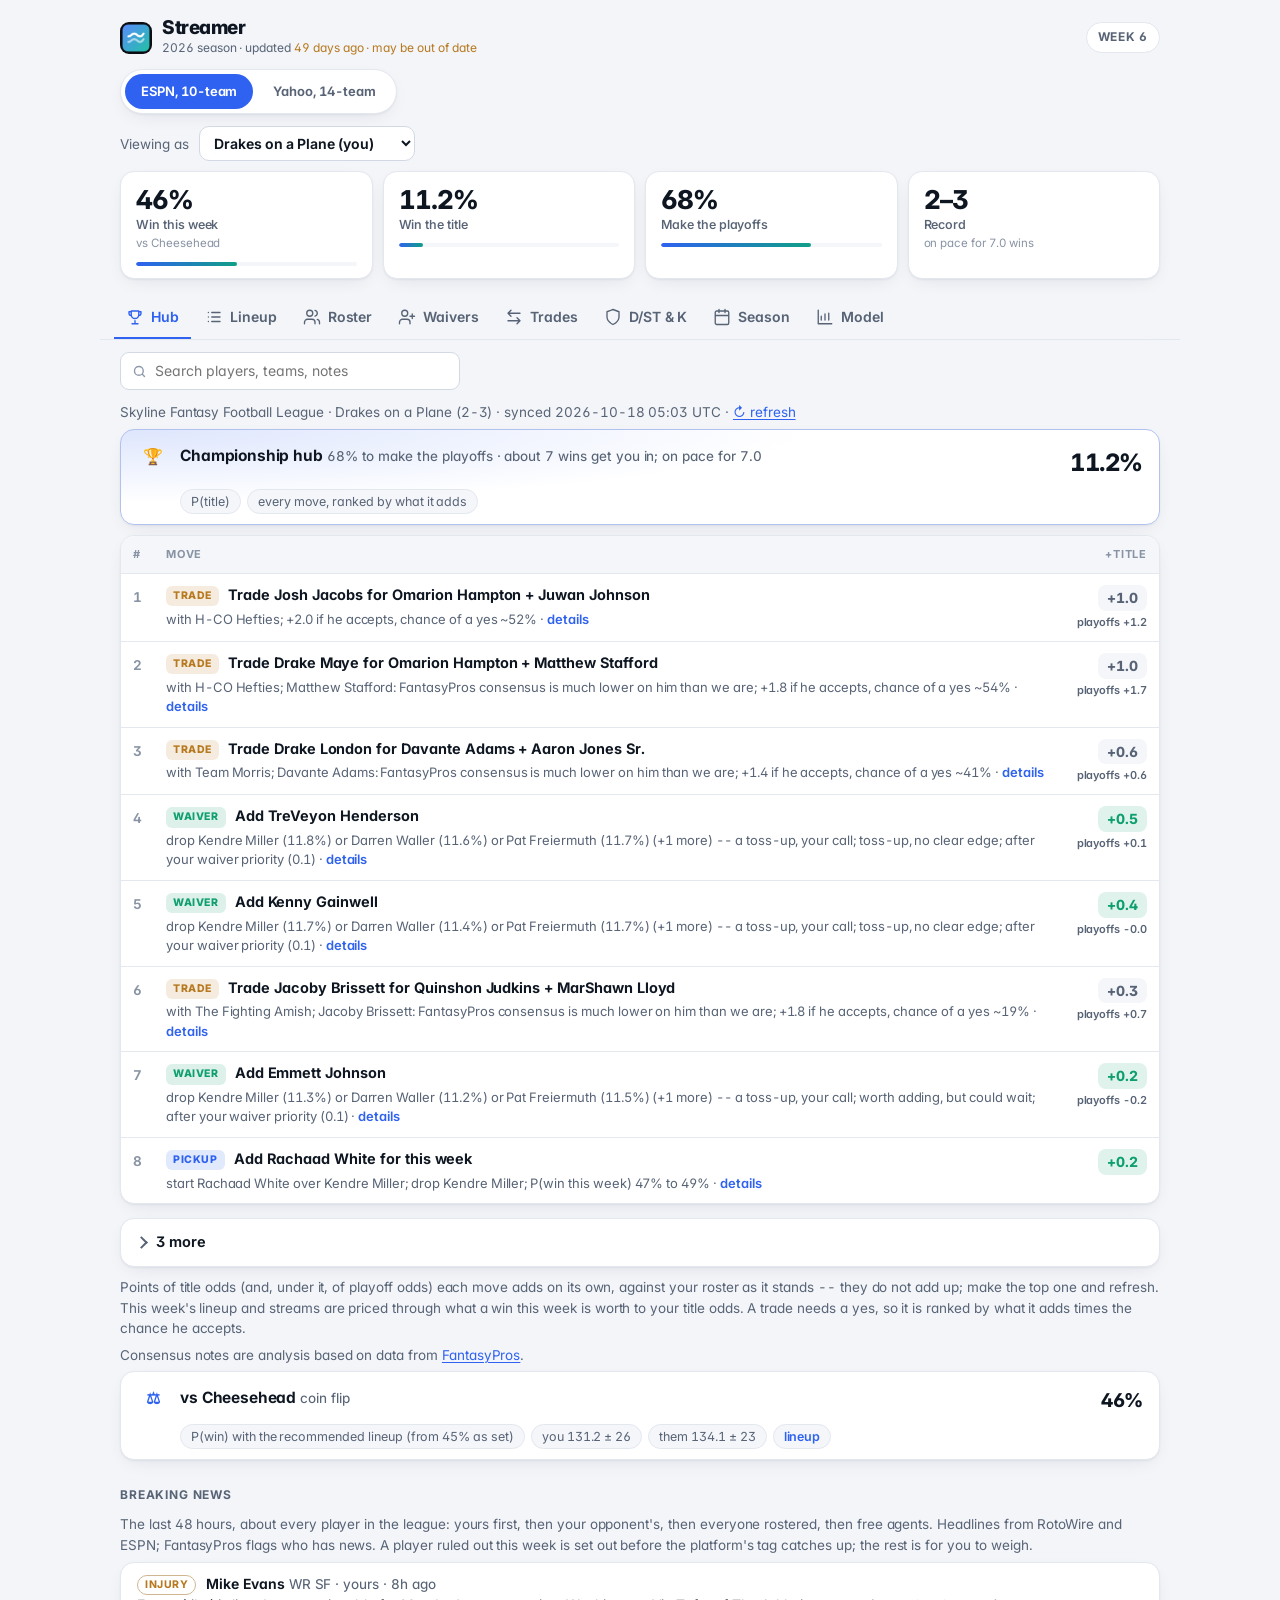
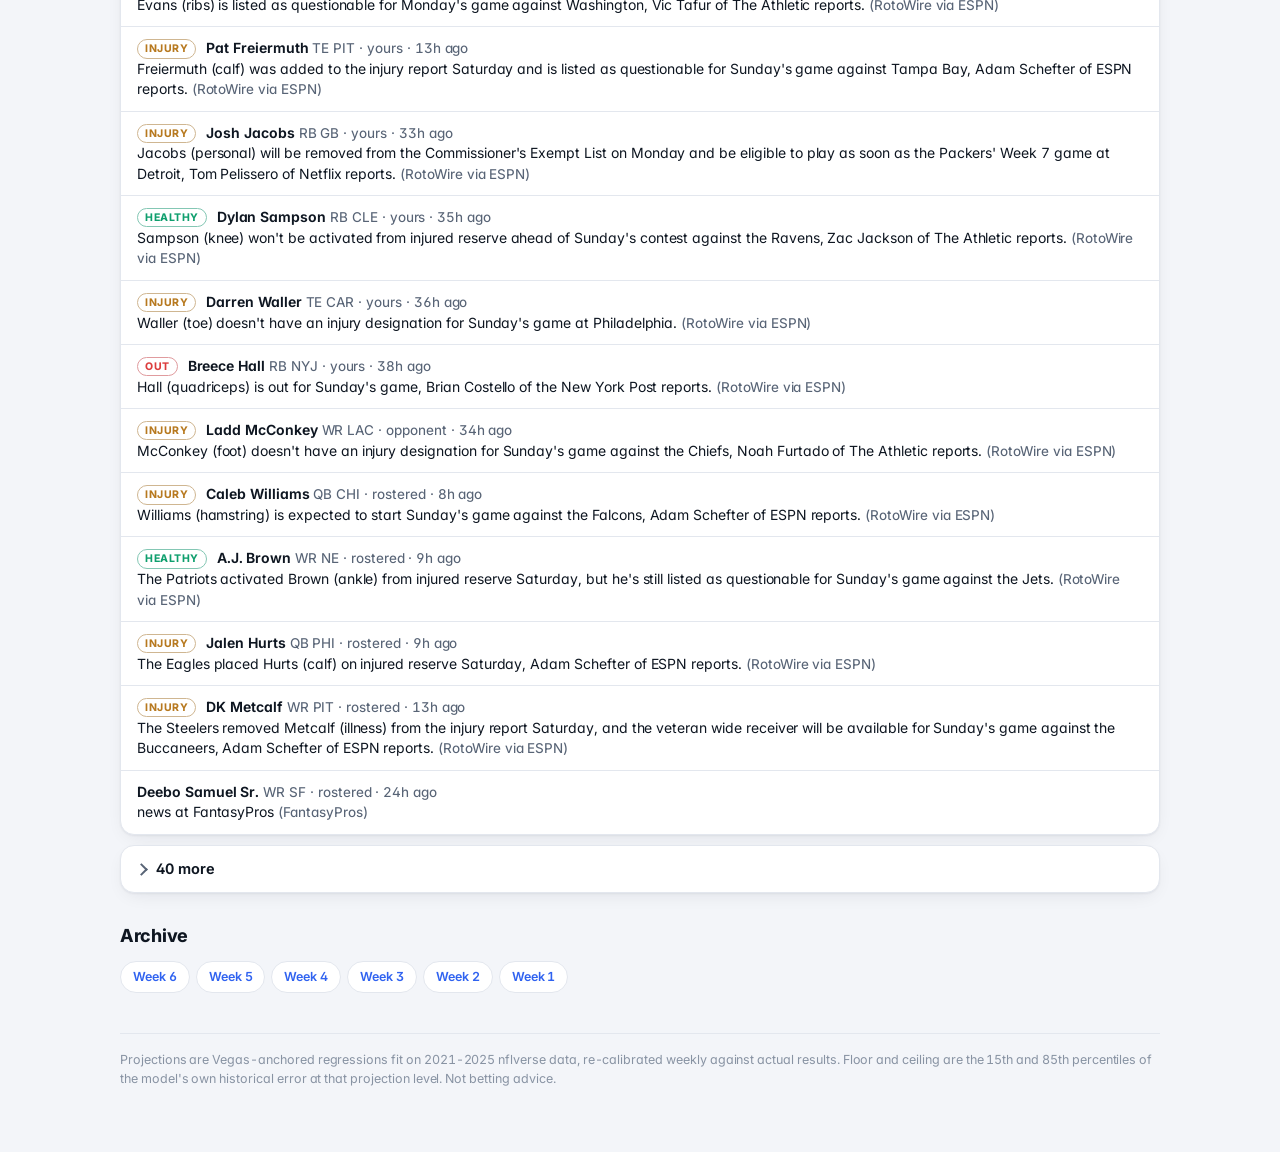
==== commit fa03b235: "weekly: refresh rankings (refresh)" ====
--- a/docs/index.html
+++ b/docs/index.html
@@ -404,13 +404,13 @@
 <div class="wrap">
 <header class="top"><div class="brand"><img src="icon-192.png" alt="" width="32" height="32"><div>
 <h1>Streamer</h1>
-<p class="sub">2026 season &middot; updated <time class="ago" datetime="2026-10-18T00:26:40+00:00">Sun 18 Oct 2026, 00:26 UTC</time></p>
+<p class="sub">2026 season &middot; updated <time class="ago" datetime="2026-10-18T05:13:06+00:00">Sun 18 Oct 2026, 05:13 UTC</time></p>
 </div></div><span class="week-pill">Week 6</span></header>
 <div class="switch-bar"><div class="switch"><label for="profile-espn">ESPN, 10-team</label><label for="profile-yahoo">Yahoo, 14-team</label></div></div>
 <div class="profile-panel" id="panel-espn" data-league="espn">
-<div class="view-bar"><label>Viewing as <select class="team-pick" data-league="espn" data-stamp="2026-10-18T00:26:40+00:00"><option value="">Drakes on a Plane (you)</option><option value="1" data-full="1">Let Kevin Cook</option><option value="7" data-full="0">Cheesehead</option><option value="4" data-full="0">Farm Club Bybee</option><option value="5" data-full="0">H-CO Hefties</option><option value="12" data-full="0">Pulled Hammys</option><option value="2" data-full="0">St Francis Fightin Fathers</option><option value="11" data-full="0">Team Morris</option><option value="9" data-full="0">team tegan</option><option value="10" data-full="0">The Fighting Amish</option></select></label></div>
-<div class="view-kpis"><div class="kpis"><label class="kpi" for="sec-espn-lineup"><b>47%</b><span>Win this week</span><small>vs Cheesehead</small><span class="kbar"><i style="width:47%"></i></span></label><label class="kpi" for="sec-espn-season"><b>11.3%</b><span>Win the title</span><span class="kbar"><i style="width:11%"></i></span></label><label class="kpi" for="sec-espn-season"><b>68%</b><span>Make the playoffs</span><span class="kbar"><i style="width:68%"></i></span></label><label class="kpi" for="sec-espn-season"><b>2&ndash;3</b><span>Record</span><small>on pace for 7.0 wins</small></label></div></div>
-<input class="sec-radio s0" type="radio" name="sec-espn" id="sec-espn-hub" checked><input class="sec-radio s1" type="radio" name="sec-espn" id="sec-espn-lineup"><input class="sec-radio s2" type="radio" name="sec-espn" id="sec-espn-roster"><input class="sec-radio s3" type="radio" name="sec-espn" id="sec-espn-waivers"><input class="sec-radio s4" type="radio" name="sec-espn" id="sec-espn-trades"><input class="sec-radio s5" type="radio" name="sec-espn" id="sec-espn-streams"><input class="sec-radio s6" type="radio" name="sec-espn" id="sec-espn-season"><input class="sec-radio s7" type="radio" name="sec-espn" id="sec-espn-model"><input class="more-toggle" type="checkbox" id="more-espn" aria-label="More sections"><nav class="sec-labels" aria-label="Sections"><label class="l0" for="sec-espn-hub"><svg viewBox="0 0 24 24" fill="none" stroke="currentColor" stroke-width="1.8" stroke-linecap="round" stroke-linejoin="round" aria-hidden="true"><path d="M8 21h8M12 17v4M7 4h10v5a5 5 0 0 1-10 0V4zM17 5h3v2a3 3 0 0 1-3 3M7 5H4v2a3 3 0 0 0 3 3"/></svg><span>Hub</span></label><label class="l1" for="sec-espn-lineup"><svg viewBox="0 0 24 24" fill="none" stroke="currentColor" stroke-width="1.8" stroke-linecap="round" stroke-linejoin="round" aria-hidden="true"><path d="M9 6h11M9 12h11M9 18h11M4.5 6h.01M4.5 12h.01M4.5 18h.01"/></svg><span>Lineup</span></label><label class="l2 x" for="sec-espn-roster"><svg viewBox="0 0 24 24" fill="none" stroke="currentColor" stroke-width="1.8" stroke-linecap="round" stroke-linejoin="round" aria-hidden="true"><path d="M16 21v-2a4 4 0 0 0-4-4H6a4 4 0 0 0-4 4v2M9 11a4 4 0 1 0 0-8 4 4 0 0 0 0 8zM22 21v-2a4 4 0 0 0-3-3.87M16 3.13a4 4 0 0 1 0 7.75"/></svg><span>Roster</span></label><label class="l3" for="sec-espn-waivers"><svg viewBox="0 0 24 24" fill="none" stroke="currentColor" stroke-width="1.8" stroke-linecap="round" stroke-linejoin="round" aria-hidden="true"><path d="M16 21v-2a4 4 0 0 0-4-4H6a4 4 0 0 0-4 4v2M9 11a4 4 0 1 0 0-8 4 4 0 0 0 0 8zM19 8v6M22 11h-6"/></svg><span>Waivers</span></label><label class="l4" for="sec-espn-trades"><svg viewBox="0 0 24 24" fill="none" stroke="currentColor" stroke-width="1.8" stroke-linecap="round" stroke-linejoin="round" aria-hidden="true"><path d="M8 3L4 7l4 4M4 7h16M16 21l4-4-4-4M20 17H4"/></svg><span>Trades</span></label><label class="l5 x" for="sec-espn-streams"><svg viewBox="0 0 24 24" fill="none" stroke="currentColor" stroke-width="1.8" stroke-linecap="round" stroke-linejoin="round" aria-hidden="true"><path d="M12 22s8-4 8-10V5l-8-3-8 3v7c0 6 8 10 8 10z"/></svg><span>D/ST &amp; K</span></label><label class="l6 x" for="sec-espn-season"><svg viewBox="0 0 24 24" fill="none" stroke="currentColor" stroke-width="1.8" stroke-linecap="round" stroke-linejoin="round" aria-hidden="true"><path d="M8 2v4M16 2v4M3 10h18M5 4h14a2 2 0 0 1 2 2v14a2 2 0 0 1-2 2H5a2 2 0 0 1-2-2V6a2 2 0 0 1 2-2z"/></svg><span>Season</span></label><label class="l7 x" for="sec-espn-model"><svg viewBox="0 0 24 24" fill="none" stroke="currentColor" stroke-width="1.8" stroke-linecap="round" stroke-linejoin="round" aria-hidden="true"><path d="M3 3v18h18M7 16v-5M12 16V8M17 16V7"/></svg><span>Model</span></label><label class="more-btn" for="more-espn"><svg viewBox="0 0 24 24" fill="none" stroke="currentColor" stroke-width="3" stroke-linecap="round" stroke-linejoin="round" aria-hidden="true"><path d="M5 12h.01M12 12h.01M19 12h.01"/></svg><span>More</span></label></nav><div class="more-sheet"><label class="more-scrim" for="more-espn"></label><div class="more-panel"><label class="m2" for="sec-espn-roster"><svg viewBox="0 0 24 24" fill="none" stroke="currentColor" stroke-width="1.8" stroke-linecap="round" stroke-linejoin="round" aria-hidden="true"><path d="M16 21v-2a4 4 0 0 0-4-4H6a4 4 0 0 0-4 4v2M9 11a4 4 0 1 0 0-8 4 4 0 0 0 0 8zM22 21v-2a4 4 0 0 0-3-3.87M16 3.13a4 4 0 0 1 0 7.75"/></svg><span>Roster</span></label><label class="m5" for="sec-espn-streams"><svg viewBox="0 0 24 24" fill="none" stroke="currentColor" stroke-width="1.8" stroke-linecap="round" stroke-linejoin="round" aria-hidden="true"><path d="M12 22s8-4 8-10V5l-8-3-8 3v7c0 6 8 10 8 10z"/></svg><span>D/ST &amp; K</span></label><label class="m6" for="sec-espn-season"><svg viewBox="0 0 24 24" fill="none" stroke="currentColor" stroke-width="1.8" stroke-linecap="round" stroke-linejoin="round" aria-hidden="true"><path d="M8 2v4M16 2v4M3 10h18M5 4h14a2 2 0 0 1 2 2v14a2 2 0 0 1-2 2H5a2 2 0 0 1-2-2V6a2 2 0 0 1 2-2z"/></svg><span>Season</span></label><label class="m7" for="sec-espn-model"><svg viewBox="0 0 24 24" fill="none" stroke="currentColor" stroke-width="1.8" stroke-linecap="round" stroke-linejoin="round" aria-hidden="true"><path d="M3 3v18h18M7 16v-5M12 16V8M17 16V7"/></svg><span>Model</span></label></div></div><section class="sec-pane q0" id="espn-hub" data-tab="hub"><p class="sub">Skyline Fantasy Football League &middot; Drakes on a Plane (2-3) &middot; synced 2026-10-18 00:17 UTC &middot; <a href="https://github.com/devz0r/Streamers/actions/workflows/weekly.yml" title="Opens GitHub: tap Run workflow, job refresh (no Odds API credits). Takes about two minutes.">&#8635; refresh</a></p><div class="card hub"><div class="row"><div class="rank">&#127942;</div><div><span class="name">Championship hub</span> <span class="opp">68% to make the playoffs &middot; about 7 wins get you in; on pace for 7.0</span></div><div class="pts">11.3%</div></div><div class="meta"><span>P(title)</span><span>every move, ranked by what it adds</span></div></div><div class='scroll'><table class='hub-table'><thead><tr><th>#</th><th class='unit'>Move</th><th>+Title</th></tr></thead><tbody><tr><td>1</td><td class="unit"><span class="kind kind-trade">Trade</span> <b>Trade Josh Jacobs for Omarion Hampton + RJ Harvey</b><div class='why'>with H-CO Hefties; +1.6 if he accepts, chance of a yes ~57% &middot; <label class="tab-link" for="sec-espn-trades">details</label></div></td><td class=""><span class="delta soft">+0.9</span><div class="po" title="change in your chance to make the playoffs">playoffs +1.2</div></td></tr><tr><td>2</td><td class="unit"><span class="kind kind-trade">Trade</span> <b>Trade Drake Maye for Jayden Daniels + Isaiah Likely</b><div class='why'>with St Francis Fightin Fathers; +2.0 if he accepts, chance of a yes ~39% &middot; <label class="tab-link" for="sec-espn-trades">details</label></div></td><td class=""><span class="delta soft">+0.8</span><div class="po" title="change in your chance to make the playoffs">playoffs +1.5</div></td></tr><tr><td>3</td><td class="unit"><span class="kind kind-trade">Trade</span> <b>Trade Drake London for Davante Adams + Aaron Jones Sr.</b><div class='why'>with Team Morris; Davante Adams: FantasyPros consensus is much lower on him than we are; +1.4 if he accepts, chance of a yes ~35% &middot; <label class="tab-link" for="sec-espn-trades">details</label></div></td><td class=""><span class="delta soft">+0.5</span><div class="po" title="change in your chance to make the playoffs">playoffs +0.7</div></td></tr><tr><td>4</td><td class="unit"><span class="kind kind-waiver">Waiver</span> <b>Add TreVeyon Henderson</b><div class='why'>drop Kendre Miller (11.7%) or Keaton Mitchell (11.5%) or Darren Waller (11.7%) (+1 more) -- a toss-up, your call; toss-up, no clear edge; after your waiver priority (0.1) &middot; <label class="tab-link" for="sec-espn-waivers">details</label></div></td><td class="pos"><span class="delta">+0.4</span><div class="po" title="change in your chance to make the playoffs">playoffs +0.3</div></td></tr><tr><td>5</td><td class="unit"><span class="kind kind-trade">Trade</span> <b>Trade Jacoby Brissett for Jaylen Waddle + Isaiah Likely</b><div class='why'>with St Francis Fightin Fathers; Jacoby Brissett: FantasyPros consensus is much lower on him than we are; +1.9 if he accepts, chance of a yes ~16% &middot; <label class="tab-link" for="sec-espn-trades">details</label></div></td><td class=""><span class="delta soft">+0.3</span><div class="po" title="change in your chance to make the playoffs">playoffs +0.7</div></td></tr><tr><td>6</td><td class="unit"><span class="kind kind-waiver">Waiver</span> <b>Add Rachaad White</b><div class='why'>drop Kendre Miller (11.5%) or Darren Waller (11.3%) or Pat Freiermuth (11.5%) -- a toss-up, your call; toss-up, no clear edge; after your waiver priority (0.2) &middot; <label class="tab-link" for="sec-espn-waivers">details</label></div></td><td class="pos"><span class="delta">+0.1</span><div class="po" title="change in your chance to make the playoffs">playoffs +0.6</div></td></tr><tr><td>7</td><td class="unit"><span class="kind kind-waiver">Waiver</span> <b>Add Bo Nix</b><div class='why'>drop Darren Waller (11.4%) or Pat Freiermuth (11.3%) -- a toss-up, your call; toss-up, no clear edge; after your waiver priority (0.2) &middot; <label class="tab-link" for="sec-espn-waivers">details</label></div></td><td class="pos"><span class="delta">+0.1</span><div class="po" title="change in your chance to make the playoffs">playoffs +0.1</div></td></tr><tr><td>8</td><td class="unit"><span class="kind kind-lineup">Lineup</span> <b>Set the recommended lineup</b><div class='why'>start Brenton Strange over Pat Freiermuth; P(win this week) 46% to 47% &middot; <label class="tab-link" for="sec-espn-lineup">details</label></div></td><td class="pos"><span class="delta">+0.0</span></td></tr></tbody></table></div><details><summary>1 more</summary><div class='scroll'><table class='hub-table'><tbody><tr><td>9</td><td class="unit"><span class="kind kind-stream">Stream</span> <b>Stream Rams D/ST</b><div class='why'>defence for this week, over Panthers D/ST; P(win this week) +0.6 &middot; <label class="tab-link" for="sec-espn-streams">details</label></div></td><td class="pos"><span class="delta">+0.0</span></td></tr></tbody></table></div></details><p class="sub">Points of title odds (and, under it, of playoff odds) each move adds on its own, against your roster as it stands -- they do not add up; make the top one and refresh. This week's lineup and streams are priced through what a win this week is worth to your title odds. A trade needs a yes, so it is ranked by what it adds times the chance he accepts.</p><p class="sub">Consensus notes are analysis based on data from <a href="https://www.fantasypros.com">FantasyPros</a>.</p><div class="card"><div class="row"><div class="rank">&#9878;</div><div><span class="name">vs Cheesehead</span> <span class="opp">coin flip</span></div><div class="pts">47%</div></div><div class="meta"><span>P(win) with the recommended lineup (from 46% as set)</span><span>you 131.4 &plusmn; 26</span><span>them 133.9 &plusmn; 23</span><span><label class="tab-link" for="sec-espn-lineup">lineup</label></span></div></div><h3>Breaking news</h3><p class="sub">The last 48 hours, about every player in the league: yours first, then your opponent's, then everyone rostered, then free agents. Headlines from RotoWire and ESPN; FantasyPros flags who has news. A player ruled out this week is set out before the platform's tag catches up; the rest is for you to weigh.</p><ul class="news"><li><span class="tag t-injury">injury</span> <b>Mike Evans</b> <span class="opp">WR SF &middot; yours &middot; 3h ago</span><br>Evans (ribs) is listed as questionable for Monday&#x27;s game against Washington, Vic Tafur of The Athletic reports. <span class="opp">(RotoWire via ESPN)</span></li><li><b>Pat Freiermuth</b> <span class="opp">TE PIT &middot; yours &middot; 8h ago</span><br><a href="https://www.fantasypros.com/nfl/news/614432/pat-freiermuth-calf-now-questionable-sunday.php" rel="noopener">news at FantasyPros</a> <span class="opp">(FantasyPros)</span></li><li><span class="tag t-injury">injury</span> <b>Josh Jacobs</b> <span class="opp">RB GB &middot; yours &middot; 28h ago</span><br>Jacobs (personal) will be removed from the Commissioner&#x27;s Exempt List on Monday and be eligible to play as soon as the Packers&#x27; Week 7 game at Detroit, Tom Pelissero of Netflix reports. <span class="opp">(RotoWire via ESPN)</span></li><li><span class="tag t-healthy">healthy</span> <b>Dylan Sampson</b> <span class="opp">RB CLE &middot; yours &middot; 30h ago</span><br>Sampson (knee) won&#x27;t be activated from injured reserve ahead of Sunday&#x27;s contest against the Ravens, Zac Jackson of The Athletic reports. <span class="opp">(RotoWire via ESPN)</span></li><li><span class="tag t-injury">injury</span> <b>Darren Waller</b> <span class="opp">TE CAR &middot; yours &middot; 31h ago</span><br>Waller (toe) doesn&#x27;t have an injury designation for Sunday&#x27;s game at Philadelphia. <span class="opp">(RotoWire via ESPN)</span></li><li><span class="tag t-out">out</span> <b>Breece Hall</b> <span class="opp">RB NYJ &middot; yours &middot; 33h ago</span><br>Hall (quadriceps) is out for Sunday&#x27;s game, Brian Costello of the New York Post reports. <span class="opp">(RotoWire via ESPN)</span></li><li><span class="tag t-injury">injury</span> <b>Ladd McConkey</b> <span class="opp">WR LAC &middot; opponent &middot; 29h ago</span><br>McConkey (foot) doesn&#x27;t have an injury designation for Sunday&#x27;s game against the Chiefs, Noah Furtado of The Athletic reports. <span class="opp">(RotoWire via ESPN)</span></li><li><span class="tag t-injury">injury</span> <b>Caleb Williams</b> <span class="opp">QB CHI &middot; rostered &middot; 4h ago</span><br>Williams (hamstring) is expected to start Sunday&#x27;s game against the Falcons, Adam Schefter of ESPN reports. <span class="opp">(RotoWire via ESPN)</span></li><li><span class="tag t-healthy">healthy</span> <b>A.J. Brown</b> <span class="opp">WR NE &middot; rostered &middot; 4h ago</span><br>The Patriots activated Brown (ankle) from injured reserve Saturday, but he&#x27;s still listed as questionable for Sunday&#x27;s game against the Jets. <span class="opp">(RotoWire via ESPN)</span></li><li><span class="tag t-injury">injury</span> <b>Jalen Hurts</b> <span class="opp">QB PHI &middot; rostered &middot; 4h ago</span><br>The Eagles placed Hurts (calf) on injured reserve Saturday, Adam Schefter of ESPN reports. <span class="opp">(RotoWire via ESPN)</span></li><li><span class="tag t-injury">injury</span> <b>DK Metcalf</b> <span class="opp">WR PIT &middot; rostered &middot; 8h ago</span><br>The Steelers removed Metcalf (illness) from the injury report Saturday, and the veteran wide receiver will be available for Sunday&#x27;s game against the Buccaneers, Adam Schefter of ESPN reports. <span class="opp">(RotoWire via ESPN)</span></li><li><b>Deebo Samuel Sr.</b> <span class="opp">WR SF &middot; rostered &middot; 19h ago</span><br><a href="https://www.fantasypros.com/nfl/news/614392/deebo-samuel-sr-hamstring-misses-practice-friday.php" rel="noopener">news at FantasyPros</a> <span class="opp">(FantasyPros)</span></li></ul><details><summary>40 more</summary><ul class="news"><li><span class="tag t-injury">injury</span> <b>DJ Moore</b> <span class="opp">WR BUF &middot; rostered &middot; 27h ago</span><br>Moore (shoulder) will be listed as questionable for Sunday&#x27;s game at Las Vegas, Jay Skurski of The Buffalo News reports. <span class="opp">(RotoWire via ESPN)</span></li><li><b>Tyler Higbee</b> <span class="opp">TE LA &middot; rostered &middot; 27h ago</span><br><a href="https://www.fantasypros.com/nfl/news/614382/tyler-higbee-off-injury-report-sunday.php" rel="noopener">news at FantasyPros</a> <span class="opp">(FantasyPros)</span></li><li><span class="tag t-injury">injury</span> <b>Tyjae Spears</b> <span class="opp">RB TEN &middot; rostered &middot; 28h ago</span><br>Spears (knee) is listed as questionable for Sunday&#x27;s game against the Colts. <span class="opp">(RotoWire via ESPN)</span></li><li><span class="tag t-injury">injury</span> <b>Dontayvion Wicks</b> <span class="opp">WR PHI &middot; rostered &middot; 28h ago</span><br>Wicks (hamstring) doesn&#x27;t have a designation for Sunday&#x27;s contest versus the Panthers. <span class="opp">(RotoWire via ESPN)</span></li><li><b>Josh Downs</b> <span class="opp">WR IND &middot; rostered &middot; 28h ago</span><br><a href="https://www.fantasypros.com/nfl/news/614345/josh-downs-hamstring-good-to-go-sunday.php" rel="noopener">news at FantasyPros</a> <span class="opp">(FantasyPros)</span></li><li><span class="tag t-injury">injury</span> <b>DeVonta Smith</b> <span class="opp">WR PHI &middot; rostered &middot; 28h ago</span><br>Smith (hamstring) practiced in full Friday and doesn&#x27;t have a designation for Sunday&#x27;s game versus the Panthers. <span class="opp">(RotoWire via ESPN)</span></li><li><span class="tag t-out">out</span> <b>Saquon Barkley</b> <span class="opp">RB PHI &middot; rostered &middot; 28h ago</span><br>Barkley (hamstring) has been ruled out for Sunday&#x27;s game against the Panthers, Adam Schefter of ESPN reports. <span class="opp">(RotoWire via ESPN)</span></li><li><span class="tag t-healthy">healthy</span> <b>Zay Flowers</b> <span class="opp">WR BAL &middot; rostered &middot; 28h ago</span><br>Flowers (toe) has been cleared to play in Sunday&#x27;s game at Cleveland. <span class="opp">(RotoWire via ESPN)</span></li><li><span class="tag t-injury">injury</span> <b>Denzel Boston</b> <span class="opp">WR CLE &middot; rostered &middot; 28h ago</span><br>Boston (foot) doesn&#x27;t have an injury designation for Sunday&#x27;s game against the Ravens, Chris Easterling of the Akron Beacon Journal reports. <span class="opp">(RotoWire via ESPN)</span></li><li><span class="tag t-injury">injury</span> <b>Tyler Warren</b> <span class="opp">TE IND &middot; rostered &middot; 28h ago</span><br>Warren (groin) is listed as questionable for Sunday&#x27;s game against the Titans after being added to the practice report Friday as a limited participant. <span class="opp">(RotoWire via ESPN)</span></li><li><span class="tag t-healthy">healthy</span> <b>Rico Dowdle</b> <span class="opp">RB PIT &middot; rostered &middot; 29h ago</span><br>Dowdle (toe) is listed as questionable for Sunday&#x27;s game against the Buccaneers after being a full participant in practice Thursday and Friday. <span class="opp">(RotoWire via ESPN)</span></li><li><span class="tag t-injury">injury</span> <b>Christian Kirk</b> <span class="opp">WR SF &middot; free agent &middot; 3h ago</span><br>Head coach Kyle Shanahan said Saturday that the 49ers may activate Kirk (calf) from injured reserve ahead of Monday&#x27;s game against the Commanders, Nick Wagoner of ESPN.com reports. <span class="opp">(RotoWire via ESPN)</span></li><li><span class="tag t-healthy">healthy</span> <b>Ja&#x27;Kobi Lane</b> <span class="opp">WR BAL &middot; free agent &middot; 4h ago</span><br>Lane (wrist) was activated from injured reserve by Baltimore on Saturday. <span class="opp">(RotoWire via ESPN)</span></li><li><span class="tag t-injury">injury</span> <b>Eli Stowers</b> <span class="opp">TE PHI &middot; free agent &middot; 22h ago</span><br>Stowers (quadriceps) is questionable for Sunday&#x27;s game against the Panthers. <span class="opp">(RotoWire via ESPN)</span></li><li><span class="tag t-injury">injury</span> <b>Colby Parkinson</b> <span class="opp">TE LA &middot; free agent &middot; 25h ago</span><br>Parkinson (shoulder) doesn&#x27;t carry an injury designation into Sunday&#x27;s game against the Cardinals. <span class="opp">(RotoWire via ESPN)</span></li><li><span class="tag t-out">out</span> <b>Theo Johnson</b> <span class="opp">TE NYG &middot; free agent &middot; 25h ago</span><br>Johnson (neck) has been ruled out for Sunday&#x27;s game against the Saints. <span class="opp">(RotoWire via ESPN)</span></li><li><span class="tag t-injury">injury</span> <b>Sean Tucker</b> <span class="opp">RB TB &middot; free agent &middot; 27h ago</span><br>Tucker (quadriceps) is listed as questionable and considered a game-time decision for Sunday&#x27;s matchup with Pittsburgh, Brianna Dix of the Buccaneers&#x27; official site reports. <span class="opp">(RotoWire via ESPN)</span></li><li><span class="tag t-injury">injury</span> <b>Rashod Bateman</b> <span class="opp">WR BAL &middot; free agent &middot; 28h ago</span><br>Bateman (shoulder) doesn&#x27;t have an injury designation for Sunday&#x27;s game at Cleveland. <span class="opp">(RotoWire via ESPN)</span></li><li><b>Hollywood Brown</b> <span class="opp">WR PHI &middot; free agent &middot; 28h ago</span><br><a href="https://www.fantasypros.com/nfl/news/614332/hollywood-brown-ankle-off-injury-report-sunday.php" rel="noopener">news at FantasyPros</a> <span class="opp">(FantasyPros)</span></li><li><span class="tag t-injury">injury</span> <b>Will Shipley</b> <span class="opp">RB PHI &middot; free agent &middot; 28h ago</span><br>The Eagles placed Shipley (foot) on injured reserve Friday. <span class="opp">(RotoWire via ESPN)</span></li><li><span class="tag t-injury">injury</span> <b>Elijah Arroyo</b> <span class="opp">TE SEA &middot; free agent &middot; 47h ago</span><br>Arroyo (shoulder) is doubtful to return to Thursday&#x27;s game against Denver. <span class="opp">(RotoWire via ESPN)</span></li><li><b>Mike Evans</b> <span class="opp">WR SF &middot; yours &middot; 4h ago</span><br>Evans (ribs/Achilles) was working off to the side during the opening portion of Saturday&#x27;s practice, Nick Wagoner of ESPN.com reports. <span class="opp">(RotoWire via ESPN)</span></li><li><b>Mike Evans</b> <span class="opp">WR SF &middot; yours &middot; 26h ago</span><br>Evans (ribs/Achilles) was a non-participant at Friday&#x27;s practice, Harrison Rich of the San Francisco Chronicle reports. <span class="opp">(RotoWire via ESPN)</span></li><li><b>Mike Evans</b> <span class="opp">WR SF &middot; yours &middot; 28h ago</span><br>Evans (ribs/Achilles) was working on the side during the open portion of Friday&#x27;s practice, Nick Wagoner of ESPN.com reports. <span class="opp">(RotoWire via ESPN)</span></li><li><span class="tag t-injury">injury</span> <b>Jalen Hurts</b> <span class="opp">QB PHI &middot; rostered &middot; 10h ago</span><br>Hurts remains sidelined indefinitely due to a superficial blood clot in his calf, but the Eagles are not planning to place the Philadelphia quarterback on injured reserve, Adam Schefter of ESPN reports. <span class="opp">(RotoWire via ESPN)</span></li><li><span class="tag t-healthy">healthy</span> <b>A.J. Brown</b> <span class="opp">WR NE &middot; rostered &middot; 10h ago</span><br>Brown (ankle) will likely be activated from injured reserve to play Sunday against the Jets, Ian Rapoport of NFL Network reports. <span class="opp">(RotoWire via ESPN)</span></li><li><span class="tag t-injury">injury</span> <b>DJ Moore</b> <span class="opp">WR BUF &middot; rostered &middot; 28h ago</span><br>Moore (shoulder) is practicing Friday in a non-contact jersey, ESPN&#x27;s Nick Suss reports. <span class="opp">(RotoWire via ESPN)</span></li><li><span class="tag t-injury">injury</span> <b>DK Metcalf</b> <span class="opp">WR PIT &middot; rostered &middot; 29h ago</span><br>Metcalf is listed as questionable for Sunday&#x27;s game against the Buccaneers after missing Friday&#x27;s practice due to an illness. <span class="opp">(RotoWire via ESPN)</span></li><li><span class="tag t-injury">injury</span> <b>Caleb Williams</b> <span class="opp">QB CHI &middot; rostered &middot; 29h ago</span><br>Williams (hamstring) is listed as questionable for Sunday&#x27;s game against Atlanta. <span class="opp">(RotoWire via ESPN)</span></li><li><span class="tag t-injury">injury</span> <b>DeVonta Smith</b> <span class="opp">WR PHI &middot; rostered &middot; 30h ago</span><br>Smith (hamstring) said Friday that he is &quot;good&quot; and that his availability for Week 6 is &quot;up to the doctors,&quot; Tim McManus of ESPN.com reports. <span class="opp">(RotoWire via ESPN)</span></li><li><span class="tag t-injury">injury</span> <b>A.J. Brown</b> <span class="opp">WR NE &middot; rostered &middot; 30h ago</span><br>Head coach Mike Vrabel said Friday that the Patriots won&#x27;t make a call on Brown&#x27;s (ankle) status for Sunday&#x27;s game against the Jets until Saturday, Doug Kyed of the Boston Herald reports. <span class="opp">(RotoWire via ESPN)</span></li><li><span class="tag t-injury">injury</span> <b>DeVonta Smith</b> <span class="opp">WR PHI &middot; rostered &middot; 31h ago</span><br>Smith (hamstring) is practicing Friday, Jimmy Kempski of The Philly Voice reports. <span class="opp">(RotoWire via ESPN)</span></li><li><span class="tag t-injury">injury</span> <b>Saquon Barkley</b> <span class="opp">RB PHI &middot; rostered &middot; 32h ago</span><br>Barkley (hamstring) wasn&#x27;t spotted at Friday&#x27;s practice, Jimmy Kempski of PhillyVoice.com reports. <span class="opp">(RotoWire via ESPN)</span></li><li><span class="tag t-injury">injury</span> <b>Dontayvion Wicks</b> <span class="opp">WR PHI &middot; rostered &middot; 32h ago</span><br>Wicks (hamstring) is practicing Friday, Andrew DiCecco reports. <span class="opp">(RotoWire via ESPN)</span></li><li><span class="tag t-injury">injury</span> <b>Zay Flowers</b> <span class="opp">WR BAL &middot; rostered &middot; 32h ago</span><br>Flowers (toe) is practicing Friday after being added to the injury report Thursday, Jamison Hensley of ESPN.com reports. <span class="opp">(RotoWire via ESPN)</span></li><li><span class="tag t-injury">injury</span> <b>A.J. Brown</b> <span class="opp">WR NE &middot; rostered &middot; 32h ago</span><br>Brown (ankle) practiced all three days this week, Mark Daniels of MassLive.com reports. <span class="opp">(RotoWire via ESPN)</span></li><li><span class="tag t-healthy">healthy</span> <b>Ja&#x27;Kobi Lane</b> <span class="opp">WR BAL &middot; free agent &middot; 9h ago</span><br>Lane (wrist) is &quot;good to go&quot; after practicing fully this week and is expected to be activated from injured reserve ahead of Sunday&#x27;s game against the Browns, Jeremy Fowler of ESPN reports. <span class="opp">(RotoWire via ESPN)</span></li><li><span class="tag t-injury">injury</span> <b>Christian Kirk</b> <span class="opp">WR SF &middot; free agent &middot; 25h ago</span><br>Kirk (calf) remained limited in Friday&#x27;s practice, Harrison Rich of the San Francisco Chronicle reports. <span class="opp">(RotoWire via ESPN)</span></li><li><span class="tag t-injury">injury</span> <b>Ja&#x27;Kobi Lane</b> <span class="opp">WR BAL &middot; free agent &middot; 28h ago</span><br>Lane (wrist) is listed as questionable for Sunday&#x27;s game at Cleveland. <span class="opp">(RotoWire via ESPN)</span></li><li><span class="tag t-injury">injury</span> <b>Colby Parkinson</b> <span class="opp">TE LA &middot; free agent &middot; 48h ago</span><br>Parkinson (shoulder) was a limited participant at practice Thursday, Sarah Barshop of ESPN.com reports. <span class="opp">(RotoWire via ESPN)</span></li></ul></details></section><section class="sec-pane q1" id="espn-lineup" data-tab="lineup"><p class="sub">vs Cheesehead: P(win) <b>47%</b> (from 46% as set)</p><p class="sub">Free agent pickup: <b>Rachaad White</b> raises P(win) +2.2 &middot; <label class="tab-link" for="sec-espn-waivers">pickups</label></p><h3>Recommended lineup</h3><div class="scroll"><table class="lineup-table"><thead><tr><th>Slot</th><th class="unit">Player</th><th>Pos</th><th>Tm</th><th>Proj</th><th>Vegas</th><th>Range</th></tr></thead><tbody><tr><td>QB</td><td class='unit'><span class='slot'>QB</span><img class="face" src="https://a.espncdn.com/i/headshots/nfl/players/full/4431452.png" alt="" width="28" height="28" loading="lazy" decoding="async" referrerpolicy="no-referrer" onerror="this.remove()">Drake Maye</td><td><span class="pc pc-QB">QB</span></td><td>NE</td><td>20.4</td><td>20.1</td><td>11&ndash;29<span class="rb" aria-hidden="true"><i style="left:32%;width:51%"></i></span></td></tr><tr><td>RB</td><td class='unit'><span class='slot'>RB</span><img class="face" src="https://a.espncdn.com/i/headshots/nfl/players/full/3043078.png" alt="" width="28" height="28" loading="lazy" decoding="async" referrerpolicy="no-referrer" onerror="this.remove()">Derrick Henry</td><td><span class="pc pc-RB">RB</span></td><td>BAL</td><td>19.5</td><td>23.2</td><td>9&ndash;30<span class="rb" aria-hidden="true"><i style="left:26%;width:59%"></i></span></td></tr><tr><td>RB</td><td class='unit'><span class='slot'>RB</span><img class="face" src="https://a.espncdn.com/i/headshots/nfl/players/full/4599739.png" alt="" width="28" height="28" loading="lazy" decoding="async" referrerpolicy="no-referrer" onerror="this.remove()">Kendre Miller</td><td><span class="pc pc-RB">RB</span></td><td>NO</td><td>8.3</td><td>7.5</td><td>2&ndash;15<span class="rb" aria-hidden="true"><i style="left:5%;width:39%"></i></span></td></tr><tr><td>WR</td><td class='unit'><span class='slot'>WR</span><img class="face" src="https://a.espncdn.com/i/headshots/nfl/players/full/4426515.png" alt="" width="28" height="28" loading="lazy" decoding="async" referrerpolicy="no-referrer" onerror="this.remove()">Puka Nacua</td><td><span class="pc pc-WR">WR</span></td><td>LA</td><td>23.8</td><td>24.7</td><td>14&ndash;34<span class="rb" aria-hidden="true"><i style="left:41%;width:57%"></i></span></td></tr><tr><td>WR</td><td class='unit'><span class='slot'>WR</span><img class="face" src="https://a.espncdn.com/i/headshots/nfl/players/full/4426502.png" alt="" width="28" height="28" loading="lazy" decoding="async" referrerpolicy="no-referrer" onerror="this.remove()">Drake London</td><td><span class="pc pc-WR">WR</span></td><td>ATL</td><td>17.3</td><td>16.7</td><td>9&ndash;27<span class="rb" aria-hidden="true"><i style="left:24%;width:52%"></i></span></td></tr><tr><td>TE</td><td class='unit'><span class='slot'>TE</span><img class="face" src="https://a.espncdn.com/i/headshots/nfl/players/full/4430539.png" alt="" width="28" height="28" loading="lazy" decoding="async" referrerpolicy="no-referrer" onerror="this.remove()">Brenton Strange <span class="hold-tag">start</span></td><td><span class="pc pc-TE">TE</span></td><td>JAX</td><td>10.2</td><td>10.7</td><td>4&ndash;17<span class="rb" aria-hidden="true"><i style="left:11%;width:37%"></i></span></td></tr><tr><td>DST</td><td class='unit'><span class='slot'>DST</span><img class="face" src="https://a.espncdn.com/i/teamlogos/nfl/500/car.png" alt="" width="28" height="28" loading="lazy" decoding="async" referrerpolicy="no-referrer" onerror="this.remove()">Panthers D/ST</td><td><span class="pc pc-DST">DST</span></td><td>CAR</td><td>12.0</td><td class="opp">--</td><td>4&ndash;20<span class="rb" aria-hidden="true"><i style="left:11%;width:48%"></i></span></td></tr><tr><td>K</td><td class='unit'><span class='slot'>K</span><img class="face" src="https://a.espncdn.com/i/headshots/nfl/players/full/4259619.png" alt="" width="28" height="28" loading="lazy" decoding="async" referrerpolicy="no-referrer" onerror="this.remove()">Blake Grupe</td><td><span class="pc pc-K">K</span></td><td>LA</td><td>9.1</td><td class="opp">--</td><td>4&ndash;14<span class="rb" aria-hidden="true"><i style="left:13%;width:27%"></i></span></td></tr><tr><td>FLEX</td><td class='unit'><span class='slot'>FLEX</span><img class="face" src="https://a.espncdn.com/i/headshots/nfl/players/full/16737.png" alt="" width="28" height="28" loading="lazy" decoding="async" referrerpolicy="no-referrer" onerror="this.remove()">Mike Evans <span class="opp">Q</span></td><td><span class="pc pc-WR">WR</span></td><td>SF</td><td>10.9<span class="ifplays">16.4 if he plays, 66%</span></td><td>17.0</td><td>0&ndash;22<span class="rb" aria-hidden="true"><i style="left:0%;width:63%"></i></span></td></tr></tbody></table></div><p class="sub">Changes from your set lineup:</p><ul class="sub"><li><strong>TE</strong>: start Brenton Strange over Pat Freiermuth</li></ul><h3>Bench</h3><div class="scroll"><table class="bench-table"><thead><tr><th class="unit">Player</th><th>Pos</th><th>Tm</th><th>Proj</th><th>Vegas</th><th>Range</th></tr></thead><tbody><tr><td class='unit'><img class="face" src="https://a.espncdn.com/i/headshots/nfl/players/full/2578570.png" alt="" width="28" height="28" loading="lazy" decoding="async" referrerpolicy="no-referrer" onerror="this.remove()">Jacoby Brissett</td><td><span class="pc pc-QB">QB</span></td><td>ARI</td><td>15.0</td><td>15.5</td><td>7&ndash;23<span class="rb" aria-hidden="true"><i style="left:20%;width:45%"></i></span></td></tr><tr><td class='unit'><img class="face" src="https://a.espncdn.com/i/headshots/nfl/players/full/2576925.png" alt="" width="28" height="28" loading="lazy" decoding="async" referrerpolicy="no-referrer" onerror="this.remove()">Darren Waller</td><td><span class="pc pc-TE">TE</span></td><td>CAR</td><td>8.1</td><td>9.3</td><td>2&ndash;15<span class="rb" aria-hidden="true"><i style="left:5%;width:37%"></i></span></td></tr><tr><td class='unit'><img class="face" src="https://a.espncdn.com/i/headshots/nfl/players/full/4596334.png" alt="" width="28" height="28" loading="lazy" decoding="async" referrerpolicy="no-referrer" onerror="this.remove()">Keaton Mitchell</td><td><span class="pc pc-RB">RB</span></td><td>LAC</td><td>7.5</td><td>7.8</td><td>3&ndash;13<span class="rb" aria-hidden="true"><i style="left:8%;width:28%"></i></span></td></tr><tr><td class='unit'><img class="face" src="https://a.espncdn.com/i/headshots/nfl/players/full/4361411.png" alt="" width="28" height="28" loading="lazy" decoding="async" referrerpolicy="no-referrer" onerror="this.remove()">Pat Freiermuth <span class="opp">Q</span></td><td><span class="pc pc-TE">TE</span></td><td>PIT</td><td>7.2<span class="ifplays">10.0 if he plays, 72%</span></td><td>10.9</td><td>0&ndash;15<span class="rb" aria-hidden="true"><i style="left:0%;width:43%"></i></span></td></tr><tr><td class='unit'><img class="face" src="https://a.espncdn.com/i/headshots/nfl/players/full/4241474.png" alt="" width="28" height="28" loading="lazy" decoding="async" referrerpolicy="no-referrer" onerror="this.remove()">Brian Robinson Jr.</td><td><span class="pc pc-RB">RB</span></td><td>ATL</td><td>7.1</td><td>7.8</td><td>2&ndash;13<span class="rb" aria-hidden="true"><i style="left:5%;width:32%"></i></span></td></tr><tr><td class='unit'><img class="face" src="https://a.espncdn.com/i/headshots/nfl/players/full/4047365.png" alt="" width="28" height="28" loading="lazy" decoding="async" referrerpolicy="no-referrer" onerror="this.remove()">Josh Jacobs <span class="opp">DTD</span></td><td><span class="pc pc-RB">RB</span></td><td>GB</td><td>0.0</td><td class="opp">--</td><td>0&ndash;0<span class="rb" aria-hidden="true"><i style="left:0%;width:2%"></i></span></td></tr><tr><td class='unit'><img class="face" src="https://a.espncdn.com/i/headshots/nfl/players/full/4711533.png" alt="" width="28" height="28" loading="lazy" decoding="async" referrerpolicy="no-referrer" onerror="this.remove()">Ollie Gordon II</td><td><span class="pc pc-RB">RB</span></td><td>MIA</td><td>0.0</td><td class="opp">--</td><td>0&ndash;0<span class="rb" aria-hidden="true"><i style="left:0%;width:2%"></i></span></td></tr><tr><td class='unit'><img class="face" src="https://a.espncdn.com/i/headshots/nfl/players/full/4427366.png" alt="" width="28" height="28" loading="lazy" decoding="async" referrerpolicy="no-referrer" onerror="this.remove()">Breece Hall <span class="opp">OUT</span></td><td><span class="pc pc-RB">RB</span></td><td>NYJ</td><td>0.0</td><td class="opp">--</td><td>--</td></tr><tr><td class='why' colspan='6'>&#8627; in an IR slot</td></tr><tr><td class='unit'><img class="face" src="https://a.espncdn.com/i/headshots/nfl/players/full/5081397.png" alt="" width="28" height="28" loading="lazy" decoding="async" referrerpolicy="no-referrer" onerror="this.remove()">Dylan Sampson <span class="opp">IR</span></td><td><span class="pc pc-RB">RB</span></td><td>CLE</td><td>0.0</td><td class="opp">--</td><td>--</td></tr><tr><td class='why' colspan='6'>&#8627; in an IR slot</td></tr></tbody></table></div><p class="sub">Range is the middle 70% of simulated outcomes (15th to 85th percentile), with teammates and opponents correlated as they are on the field.</p><div class="scroll"><table><thead><tr><th class="unit">Lineup</th><th>P(win)</th><th>Projected</th></tr></thead><tbody><tr><td class='unit'>As set</td><td>46%</td><td>128.4</td></tr><tr><td class='unit'>Best P(win)</td><td>47%</td><td>131.4</td></tr><tr><td class='unit'>Most points</td><td>47%</td><td>131.4</td></tr></tbody></table></div><details class="card" id="ed-espn"><summary><strong>Try a lineup</strong> <span class="opp">pick any starters and see P(win) and points change</span></summary><div class="ed-buttons"><button type="button" data-p="set">As set</button><button type="button" data-p="win">Best P(win)</button><button type="button" data-p="pts">Most points</button></div><div class="scroll"><table><tbody class="ed-rows"></tbody></table></div><p class="ed-out sub"></p><script type="application/json" class="ed-data">{"slots":["QB","RB","RB","WR","WR","TE","DST","K","FLEX"],"players":[{"n":"Puka Nacua","pos":"WR","tm":"LA","p":23.8,"el":["WR","FLEX"],"l":false,"f":false,"st":"WR"},{"n":"Derrick Henry","pos":"RB","tm":"BAL","p":19.5,"el":["RB","FLEX"],"l":false,"f":false,"st":"RB"},{"n":"Drake London","pos":"WR","tm":"ATL","p":17.3,"el":["WR","FLEX"],"l":false,"f":false,"st":"WR"},{"n":"Josh Jacobs","pos":"RB","tm":"GB","p":0.0,"el":["RB","FLEX"],"l":false,"f":false,"st":""},{"n":"Drake Maye","pos":"QB","tm":"NE","p":20.4,"el":["QB"],"l":false,"f":false,"st":"QB"},{"n":"Mike Evans","pos":"WR","tm":"SF","p":10.9,"el":["WR","FLEX"],"l":false,"f":false,"st":"FLEX"},{"n":"Ollie Gordon II","pos":"RB","tm":"MIA","p":0.0,"el":[],"l":false,"f":false,"st":""},{"n":"Jacoby Brissett","pos":"QB","tm":"ARI","p":15.0,"el":["QB"],"l":false,"f":false,"st":""},{"n":"Keaton Mitchell","pos":"RB","tm":"LAC","p":7.5,"el":["RB","FLEX"],"l":false,"f":false,"st":""},{"n":"Brenton Strange","pos":"TE","tm":"JAX","p":10.2,"el":["TE","FLEX"],"l":false,"f":false,"st":""},{"n":"Pat Freiermuth","pos":"TE","tm":"PIT","p":7.2,"el":["TE","FLEX"],"l":false,"f":false,"st":"TE"},{"n":"Blake Grupe","pos":"K","tm":"LA","p":9.1,"el":["K"],"l":false,"f":false,"st":"K"},{"n":"Brian Robinson Jr.","pos":"RB","tm":"ATL","p":7.1,"el":["RB","FLEX"],"l":false,"f":false,"st":""},{"n":"Panthers D/ST","pos":"DST","tm":"CAR","p":12.0,"el":["DST"],"l":false,"f":false,"st":"DST"},{"n":"Darren Waller","pos":"TE","tm":"CAR","p":8.1,"el":["TE","FLEX"],"l":false,"f":false,"st":""},{"n":"Kendre Miller","pos":"RB","tm":"NO","p":8.3,"el":["RB","FLEX"],"l":false,"f":false,"st":"RB"}],"presets":{"set":[4,1,15,0,2,10,13,11,5],"win":[4,1,15,0,2,9,13,11,5],"pts":[4,1,15,0,2,9,13,11,5]},"m":16,"n":5000,"s":"[base64]/AG4AGAA7ACcAWQCwAAcBvQAAAGAAggAAAIoAHAA6AC8ATgAVAHUAOQAyANYABgGsAAAA/[base64]/gGnAJoAAAB1AAAAAADlAA4AeQBhAEsAFADQ/[base64]/yMAtAA8AcgAfQAAALgAAAAAAIUASwBtAAAAUgAaAIYAoQBdAPAAPgAIAQAA5QATAAAApgAhAB0AiwBLAAgAxQCGAFQAZwHzAJgAAAC7AIUAAACdAEgANgBZAEUAnABiAAIBFQB0AGAAeQAAAIgAAAAAALUAUQC8AAAAcgDQAO//HwBbAJAAowCDAAAADAEAAAAArgByALgAGAAiAGIAzwAiAH0AaQFUAAEBAAAeAXcBAAARAEAAngA1AE4AMgDPAEEAMgDUAI4ACAEAAHkAWQAAAMEAYACyAHEAeAAUAJ4AKAA+ALwAVAB/AAAAmgBPAAAAAAHNAG0AGAAzAJUAmgBbAIEACAHUAFsBAABVAQ0BAAAhAWkAfwAAAEEAAgAMAAgADwDSAJ8AqgAAANUAAAAAAG4AKwBUAHwAlgAcAND/[base64]/[base64]/ACoBAAC7AJYAaQBuAFcAVgC4ADgBAQCeAMEAZgAAAGwAAAAAAJEATgA7AMIAqAA3AJcAkQCWAK0AwgF3AAAABQEAAAAA1ABxACcAdABUABMAJAA7AG4AvgDxAGAAAAB7ALIAAABsAEoA/QBDAC4AQwD/[base64]/[base64]/wAAIwCgAP4AjAAAADAAWQEAADwACABYAAAALgBeANH/EgAAAGEB7wC/[base64]/[base64]/4EA7ACPANIArgAAACUBcAEAACMA5gAcAAAAUwAfAJUAbQCUAKEBlwCUAAAAswAAAAAAiABxAHQARwCNACoA4AA/[base64]/[base64]/[base64]/[base64]/ABMAHwCqAO4AwgAAAHUAfQAAAKwAHwCaAIQANQAsAPP/[base64]/[base64]/AAAAUgDMAAAAXwBUACkA0AB1AC4ATAE2AIgAcgEWAC8AAADfAAAAAABGAHwAZQBGAFcACADr/[base64]/[base64]/[base64]/AAAAigAMAQAAIAAPACgAPgAgAAcAsAAJAMgAvwA0ADAAAACKAAAAAACGAC8AUQAAAHUATgCGAAsAHwBuAAMBhgEAACsAtgAAAHIAaAAsAGsASAADAPT/nQA5AOkAugDAAAAAsgC5AQAADQCQAKMAAAA/ABcAHACBAIkA/[base64]/AL4AJQA4ABcBXAB+AAAA+wB8AAAAwwAuAKQAAAA/[base64]/BAE4ALIAvgDBAAAA3ACxAAAA2QBVADkAAACaAA8AhgAYAFkAOQFNANMAAAB6AAAAAAAHADYAXgBfAHcAMgB7AF8A4gC/AEsBaQAAAP0APwAAAKkAJwBrAAAAUQAtABcAJgB0ANwA1QCIAAAAZADMAAAAJAE+AAEAAAAjAC4AQwBCAAkBJQGMAEcAAAAbAWIAAABKACgAkABlAG0AYgClAEIASwCjAOYAiQAAAKwAxAAAAGQAFAA/AAYAOAAJAAkADQBzAE8BXADbAAAAnQAAAAAAhgBlALoAnwB0AKEAVABKAIIAMAG8AFMBAAB/ANwAAACCACAAswCTAP7/[base64]/[base64]/[base64]/[base64]/[base64]/AA3AE8AIwFpAIoAkgAnADcAdAC1AHUBAABmAJwAAABmADwANQBLAJEAMwDNACcAPwDjAGAAmQAAAPoArwAAAEAAQABOAAAAeQBAAF8ACQA0AAgBxABuAQAAFQFjAAAAzABtAKEAFwFNADoArQA2AC4AngGCAYwAAAAbAQAAAACXAHIAfwDYADcARQBMAHIAAwAvAgUB/QAAAK4ARgEAAC4AJABkAE4AaAAAAMYAZABrAPwAtwAuAAAAvADJAAAAAAF4AHsASwBJACMAHgFxAG8AaAHaANgAAACWAC0BAADlAIYAhQBKAEkAVABOADEAAAABAbUAgwAAAHUAAAAAAM8ATwCDAAAAlQAAADsA/QAQAFABTgDNAAAA/wAOAAAAvwBNAJ4AlwCNABkAiQB5ALoAwQAyAbMAAABmAXMAAACrAEMALQAAAEkAPQDz/2EASwBPAWIA6AAAAM0AAAAAABgANgCNALcAUAALAKUAFgAoAOcAtADBAAAAqgDzAAAAqQA7AB0AAACtAHEAVQCFAL4A4AACAZQAAACQABsAAACoAIUAkwDiAIYAKgD3AC0BrACGAmcAkQAAAMMAXwAAAPMATQBDADEAPwAkAND/2wBXALcAdwBYAAAAzgBtAAAAtQDLACYAeQBVABIAgwAaAEUAiADRAX4AAAAwAWoBAACCAI0AVgA7ADkA7wClAHYAQAD/AHUAjgAAACYAHQAAADwAPwBkAZMAcQC8AOL/FgAVALEAkQCYAAAAEQF8AAAAOAAZAEYAIABwABcAlACTAKAAZwFvAboAAACeAHQAAAC9AEkA/AAAADEAaAAcAHYANwDIAHEA/[base64]/AAAAYQBQANAANwC/ANQALwDEAEoAgAEzAMMAAACrAAAAAAAAAH0ADQCKAGoAWwBwAFIAWAAzAlYBtwAAAHUAAAAAAFYASQAUACkArQBBAF8AeQAPAIEAJgB0AAAA/ACYAAAAiQCnAIUA5AAoABgAdAA9ADAAAwGHAWoAAADvAAoBAAD3AB4ApQBZADcAYwAgAGAAmQB/ArkA6gAAAE4AWAEAAEwADwBWACIAdQBPAIkAAADyAJQAwgB+AAAAEgHyAAAA6wAuAFIANAA3AEkAWgAOADEAuAA8ATUAAAADAQAAAAC9AIcAawBiATsAtQCvAAEATAAUARYAkQAAAOwAyAAAANgAHQAOAXcAlgC9AE8AjAAgAJYAZwC4AAAAdQH/[base64]/[base64]/+GAE8A/[base64]/[base64]/ACIBLwC8AHQAEgEAAC0BGAEAAHgAywCPABoAUADMAND/IAAAAJIAwAC7AAAAHAGhAAAAawA1AEoA3gBIACIAcQBmAGUAvQBrAAgBAAB+ADUAAACkAHkAggAAAFEAIgDx/[base64]/[base64]/[base64]/y4AewBTAKEAKQGLAYUAAABsAJAAAABIAB8AZwAAAFEA5gDAAGUAzwAMAVIBLQAAAIcAAAAAALAALwBzAG4ASQARABUAXgAsANAA4ADcAAAAwgA6AAAAgAAbACUAIQAIAAkATgCIAFsAGAFRAWAAAAAgAdkAAACvACIARQAAAKAAVQBoADgA/ABlAaUA4gAAAEcAzwAAAIwAQQAdAU8AUwAeAOb/[base64]/ABIAFwAIgBJAAIAcQB0AFsAAADSANIAAABMAFIAOwBEAFoAeAChACsAlQC4ADwB4wAAAM0ANQEAAFgAiABfAAAAdgAUAGQAdwCXAIcAkADuAAAALwB/[base64]/[base64]/[base64]/AAAAAADrACIAcwAiAKQA3gBtADAAOAAtARgBkwAAALcAFgAAAKMAIAAnAJoAawAtAIoAKQA0ADYBfgB5AAAAqwDpAAAAvgBYAPAAAAC8AGYAMwBGAIYAyABVAIEAAAC/[base64]/v+uADAAKAHnANUAAAAyAAcBAADdACYAEAA1AFIAKABrAE0A4QCaAGwAjAEAAOsAAAAAALMAVQBbADEAXQBQAPP/[base64]/[base64]/[base64]/[base64]/ADCAakAAABVAYEAAABtADMALwAAACIACgAnAAAAMgDxAHYAwgAAALkAkAAAAJwALQBSAFgAtQBIADkARwBkAKoA/[base64]/[base64]/AQAA3gAAAAAAAQA/[base64]/AEQAJgAAAGMAJgBzAHEAVQCVAGABkAAAAIYAAAAAAEAAIQBvAB4AGABAAAwAcQBUALcAEgG1AAAAcwCbAAAAfABrABUAaABnAB8AKAAeAE4A4QDZAOYAAACHAKoAAADOAEAAXAA6AFMApwDj/8sAkgDpANMAOAAAACIBiQAAAFIBFwA1ADwAIgAaAC4ANwChADkBWwCUAAAAzwBDAAAAdQAaAFIAAAB+ABAAZgDJAI4AQAFoAJoAAACAAAAAAAB/ACkAdAB4AIMAjgB9ACMASwC5ALwASQAAAP8ANgAAAKUATQBEAAAAQgBhAMMAAAAOAIEAhQF8AAAAGwGaAAAAlADSAEEA5QCtAHYAYwBlAAAA/[base64]/QAAALEAKAAAAIoAFwC6AF0ATwA9AOgARQCuAN4A1gDKAAAAHABIAQAAvABiAFgAKgDbABUAowCCAEgAlABkAIsAAAC/[base64]/ADUAzgDTAGAAJwFLAL0AAAAgAAoAAAB/AJgACwAAAH0ARQBjAAwANgCUAL0AuAAAANEAeAEAAGABSwCaAAAAoQAAAHcACwAwAI8AXQDTAAAAwQCWAAAAvwDtADYAFACeAMEANQBDAAYA9AEyAeoAAAAQAXMAAABXADAAPgCZAIUAFADg/yUASAAFAc8ApgAAAI4AQgAAAIwASQAXAAAASABVAFUBZgAfAIQBrwFIAQAAZQAAAAAAhQAWAG0AUwBPAHMALwGmACoA/gB0AH8AAAA+AAAAAAB6AI8AegBDAMAAMAAkAcUATwB0ANYAKwAAAD4AAAAAAGwATAB/[base64]/[base64]/LADjAIsAcACOAAAAzAAAAAAAFQE4AMsAWwBiAC4AHwAAADUArgHEAM4AAADMAAAAAAARAScAAwAAAHAAAAB1AC4AKQDVAPcAzwAAAGsBsQAAANgARgAfAAAAhgAaAE8ASQCsAP4AIgFXAAAA5AByAAAA/[base64]/AHUAEQCgANYAEADuAH4AowAAANkA6QAAAOoAJgAuADEAcABAAJkAHwA6APoA0gAxAAAAYgAAAAAAywA2AFcAWQBMAA8AcgCvAGYA0QBQALsAAAAVAXYAAADVADkANwEAAEwAMABHAXkAMgEMARQBhQAAAK4AxQAAAIoAHQBCAAAATQA7AG4AEwABAMMAwgDbAAAA/[base64]/[base64]/[base64]//0AKQDCAJEABAEAAAsBPAEAAJMAdgAsACoAMwAbAHMAXgACAIQA2wCQAAAAfQCEAAAANAE+ALkARwCOACoA/ACDAI8AlwAHAVQAAAAhAQAAAACpADAANwBtAIIA4QBgAFIAewC9AIEAxwAAAOcAAAAAALcAHwBIAAAAVAA+ALkATwFpAL8AuQCiAAAA2wBRAAAA/QA6AC4BMwBaAGwAZABPAa0AoAB1AOQAAAA2AAcAAACmAH4AZgBeAHwAjQCQAIwACwDNAA8CdgAAAAMBrAAAAEUAGwCSACUAXgCfAAcAAAAyAKMBPQCSAAAA/QAAAAAA6gAwADUAHgD+/[base64]/wC6AAAArgBiANQAcABAADgAKAAoAIwA/wAUAZ8AAABqAQMBAABrADcADQBzAGIAFwCVADYAjACwAcQAFAEAAK4AQAAAAKEAUQBOAHEA1AA8AIQAAgAIALMA3AA/AAAA2wAAAAAAqwBFAEMAAACAACcATgBXAA8AuQA6ADcBAADWAAAAAABSADoATACdAFIADwCnAAAAvADOAKEAOgAAAEgBzgAAAN4AKQB7AEUANgAdAPH/ZAApAEoAUwCFAAAA9ABZAAAAIwEbAD4BTQAiABwAQQEAAGgAfAGXAHMAAADwAFsAAAC/[base64]/AMsAaQGCAAAAPQGBAAAANAEsAAIAPQBMAPMAegAeADUA8QA1AOMAAAC+ADcAAADsAD8ARwAAABwADQA8AMQAawC/AFoAYwAAAPMAAAAAALwALgAmAJ8ASQAVAFEAQADQAM0ApwC2AAAAKgEyAAAAagAMABMANQApACgAmwA5ADgAHQFNAO4AAAAkAHMAAABSACIAIAAAAHMAKQAyABIASwC6APgA/[base64]/QDaAAAAeABcACgAEQCJABsAfwBmAA4AxABRAN8AAADQAGUBAADEAHcADQAAAFwAJwBZAFsAAQDQAKMAgwAAAHYAVwAAABIB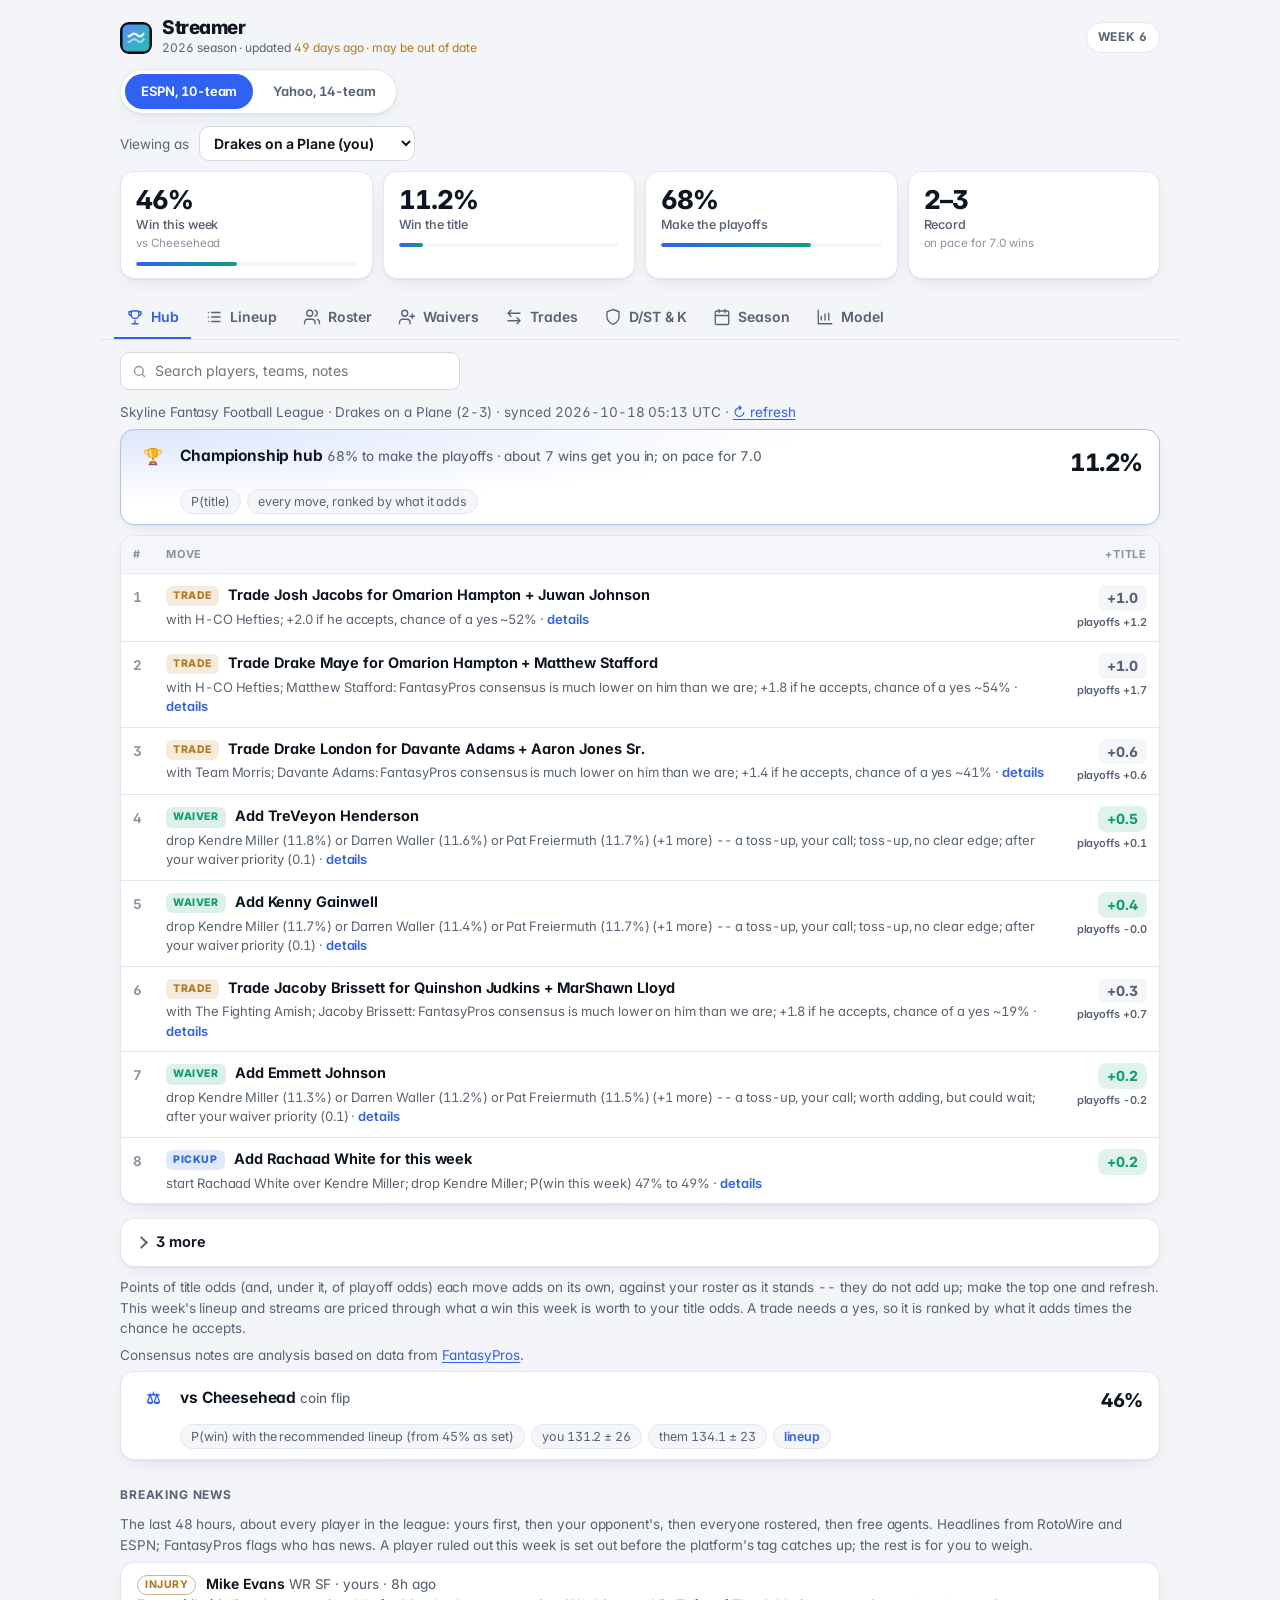
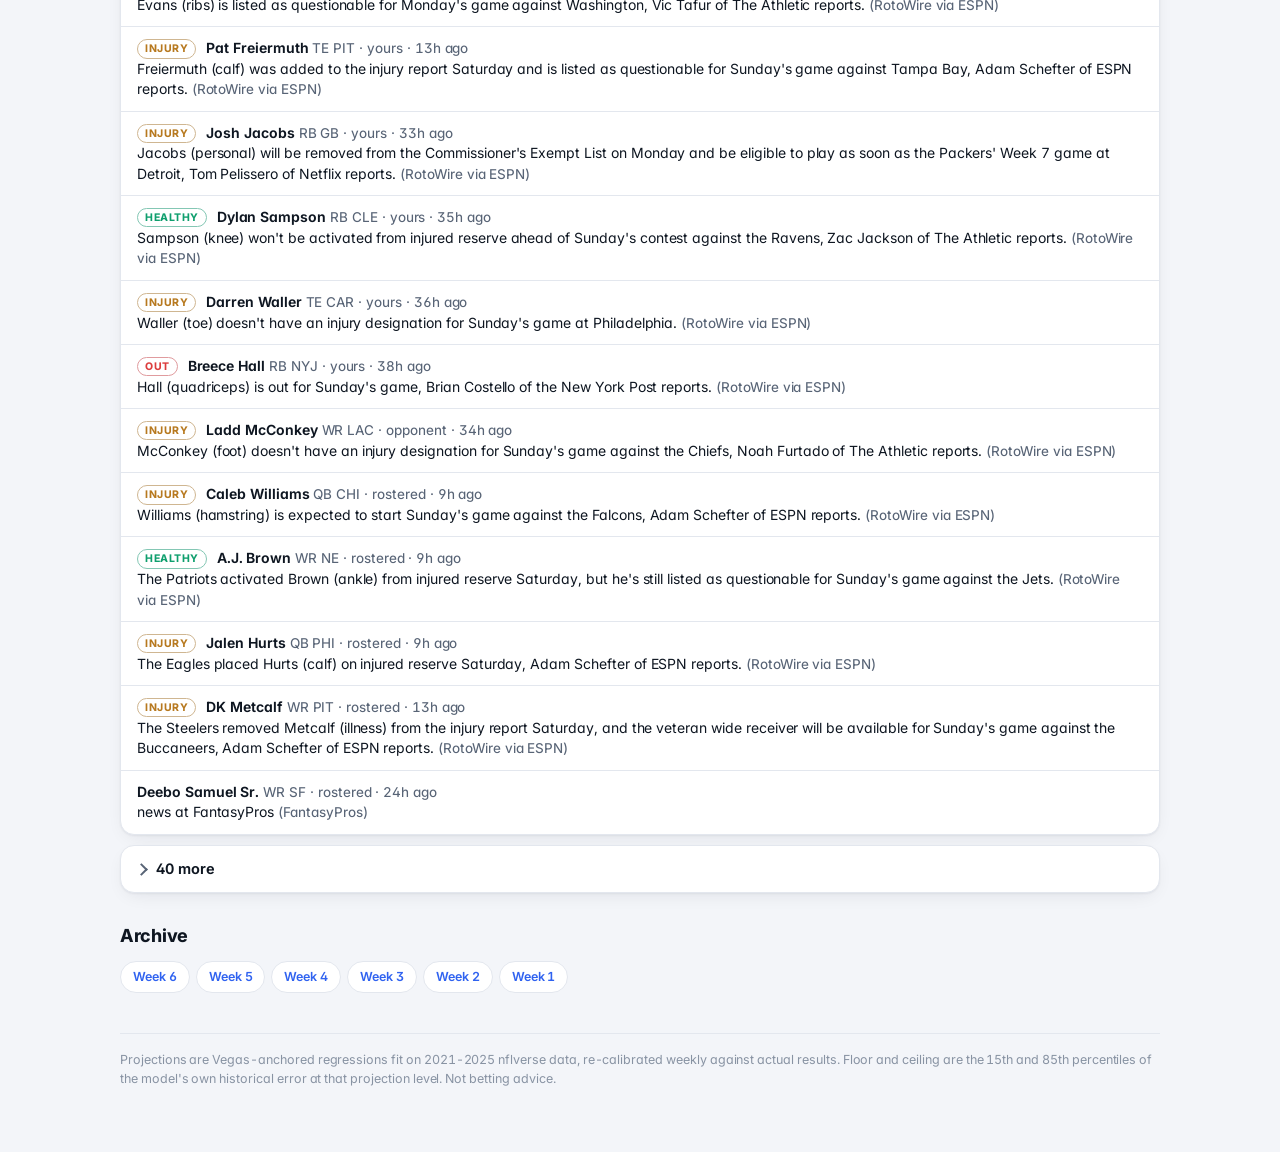
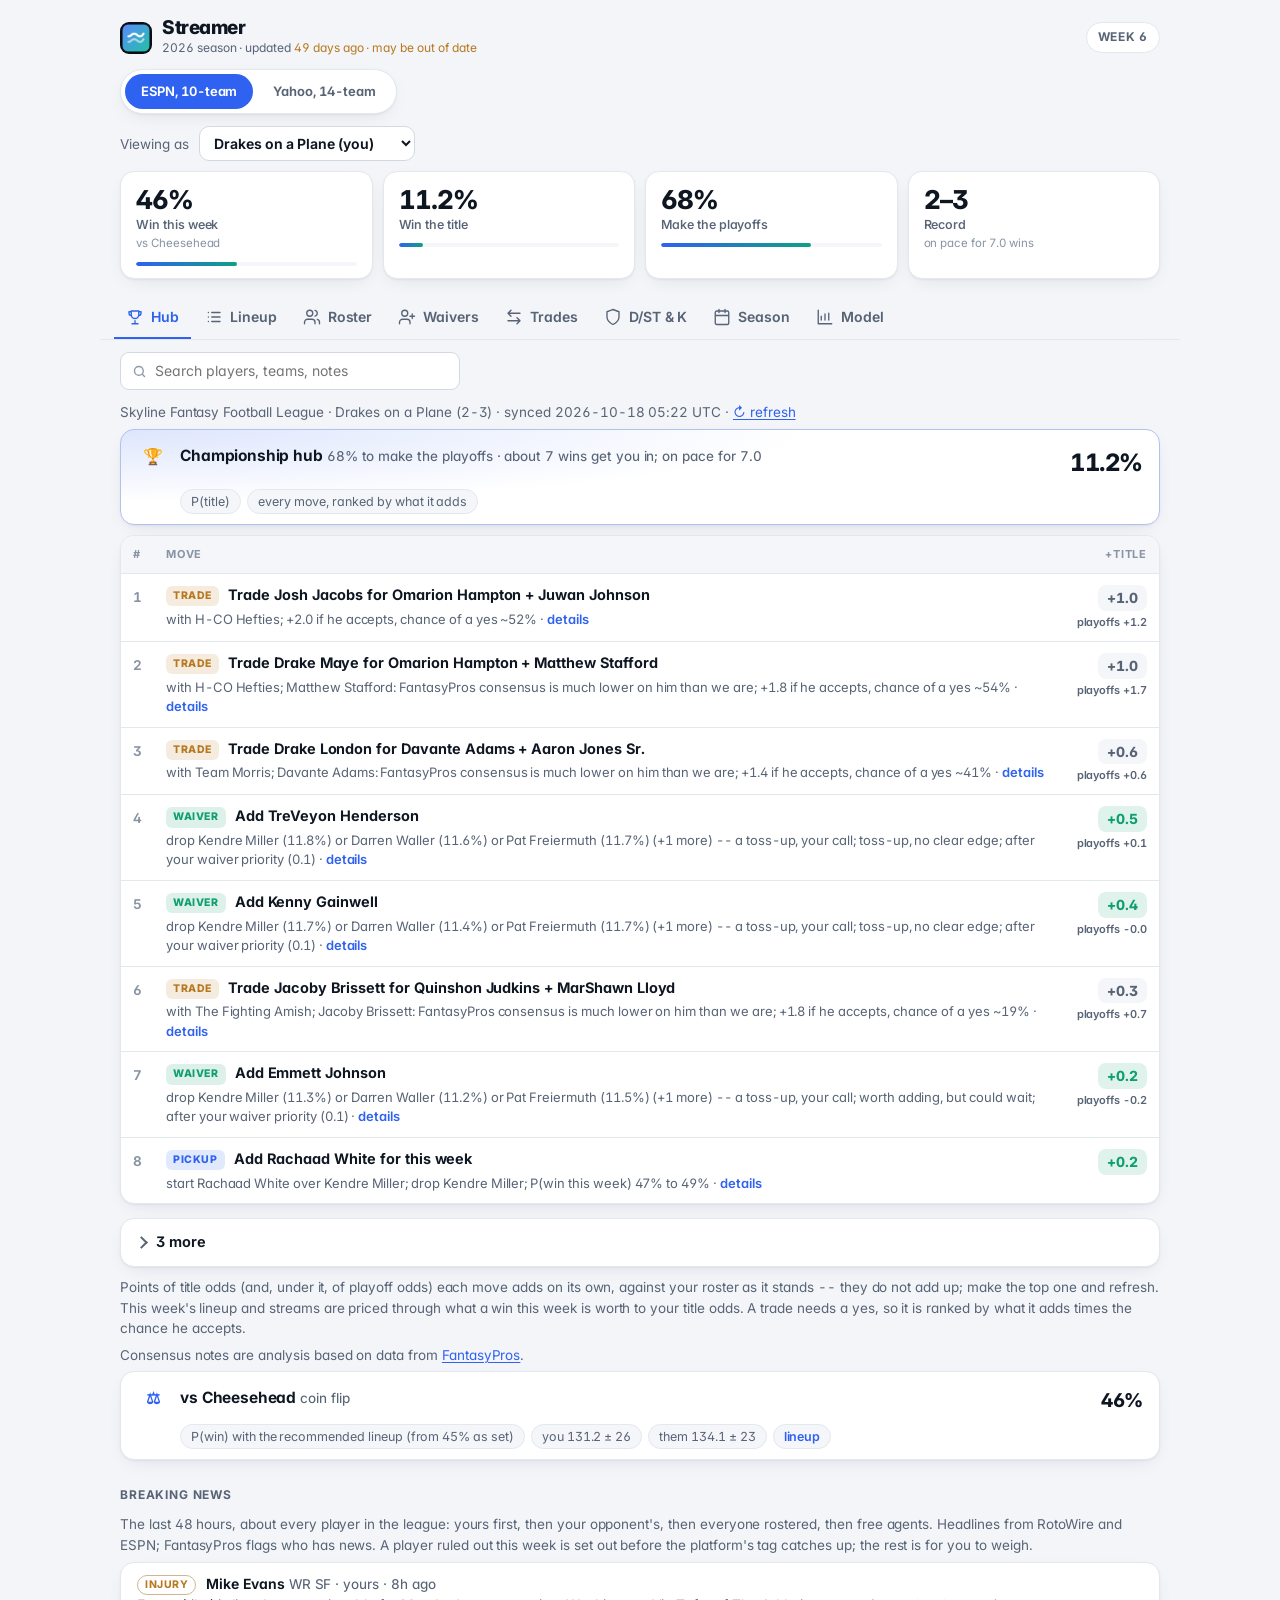
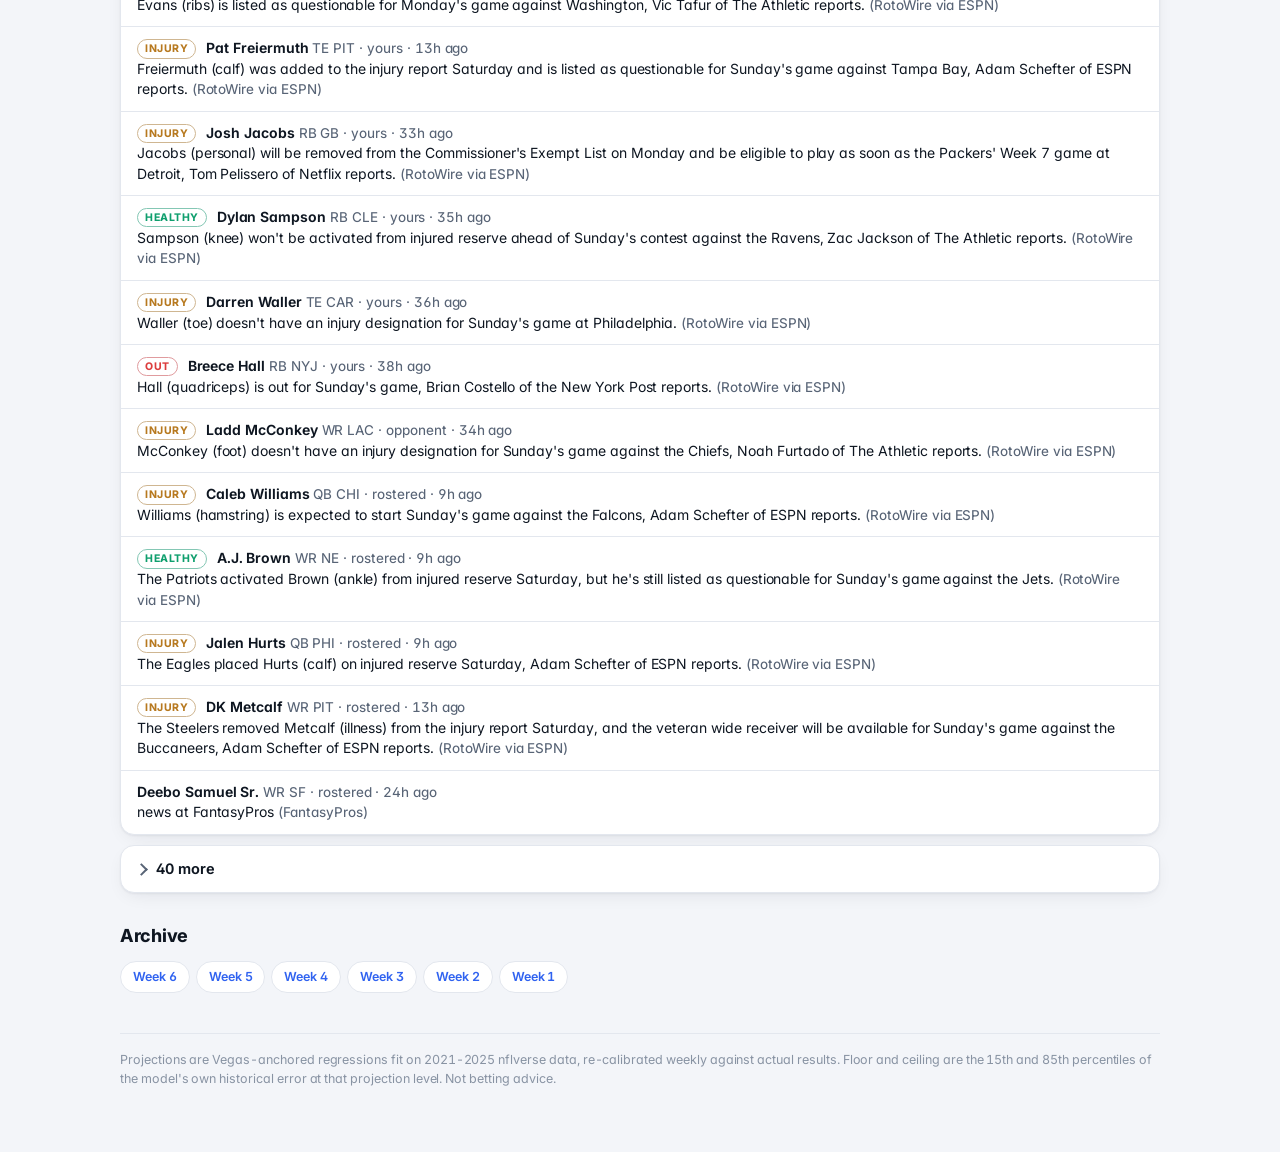
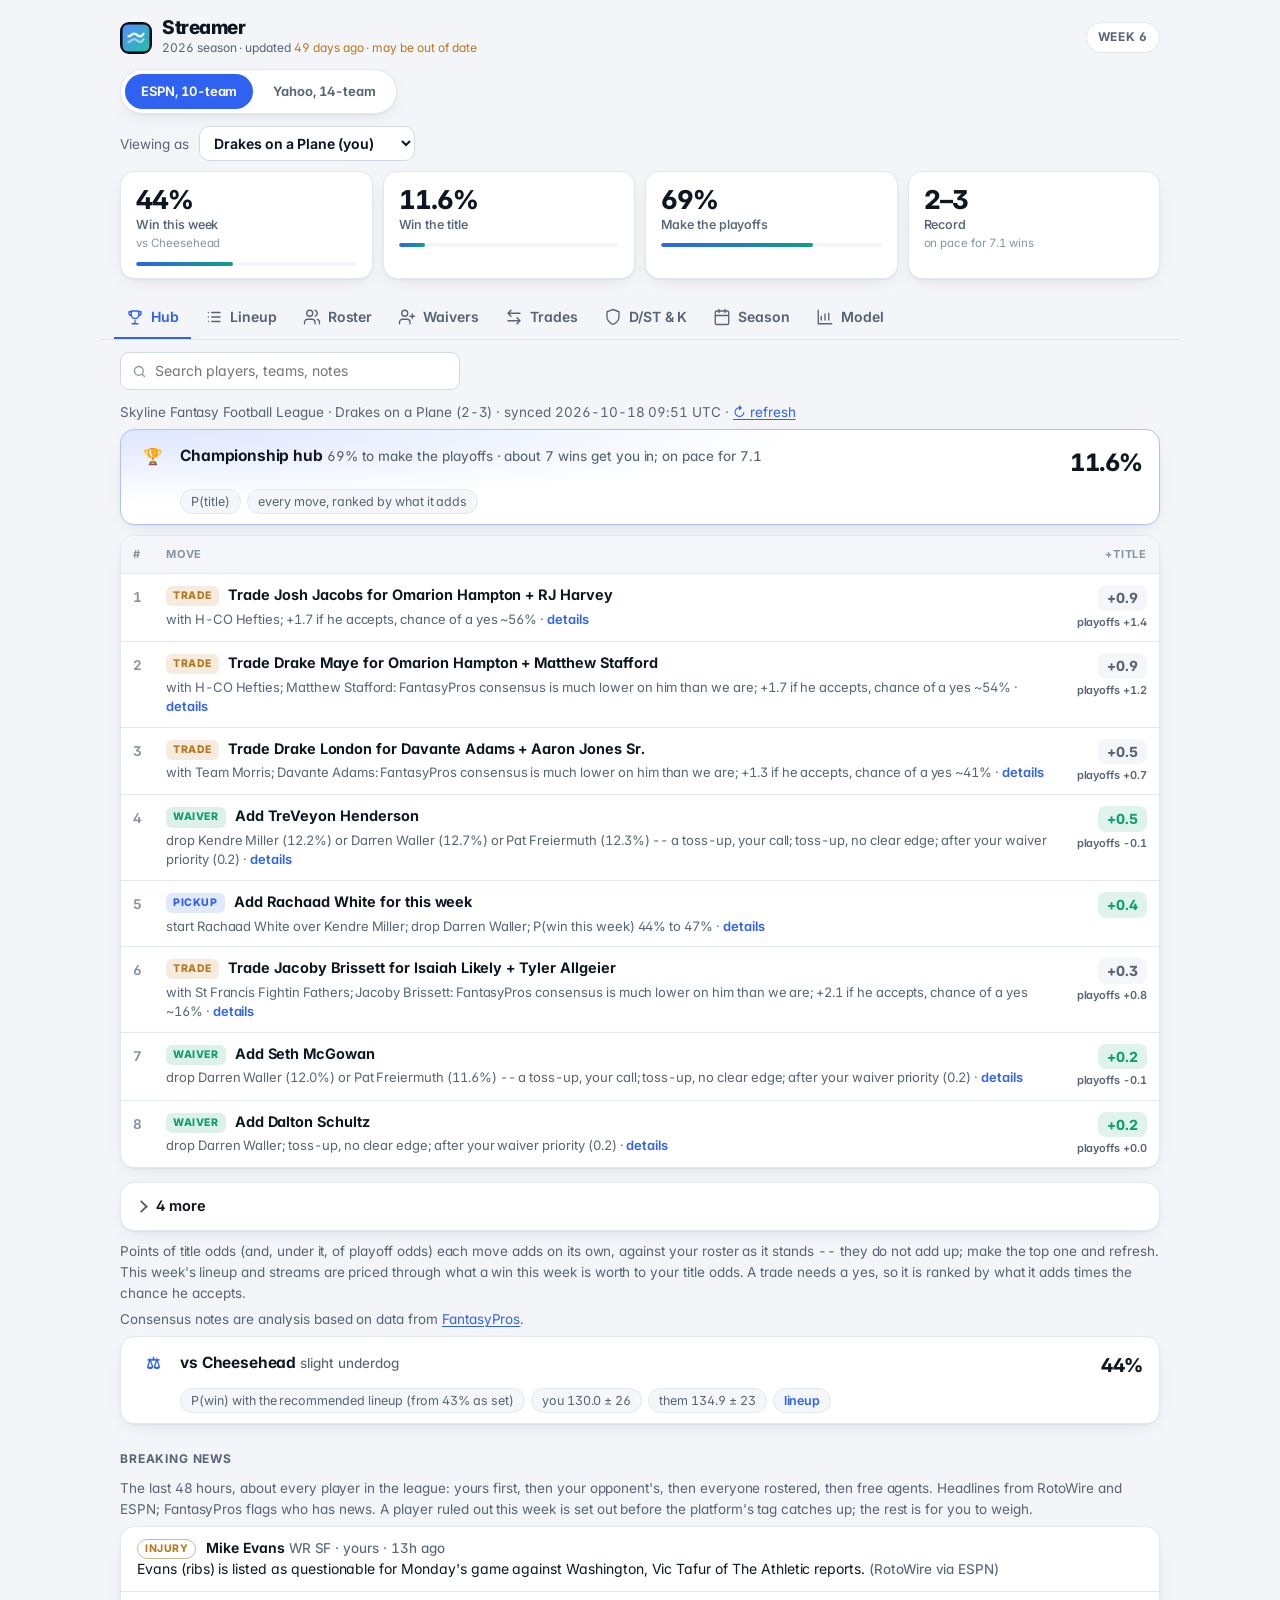
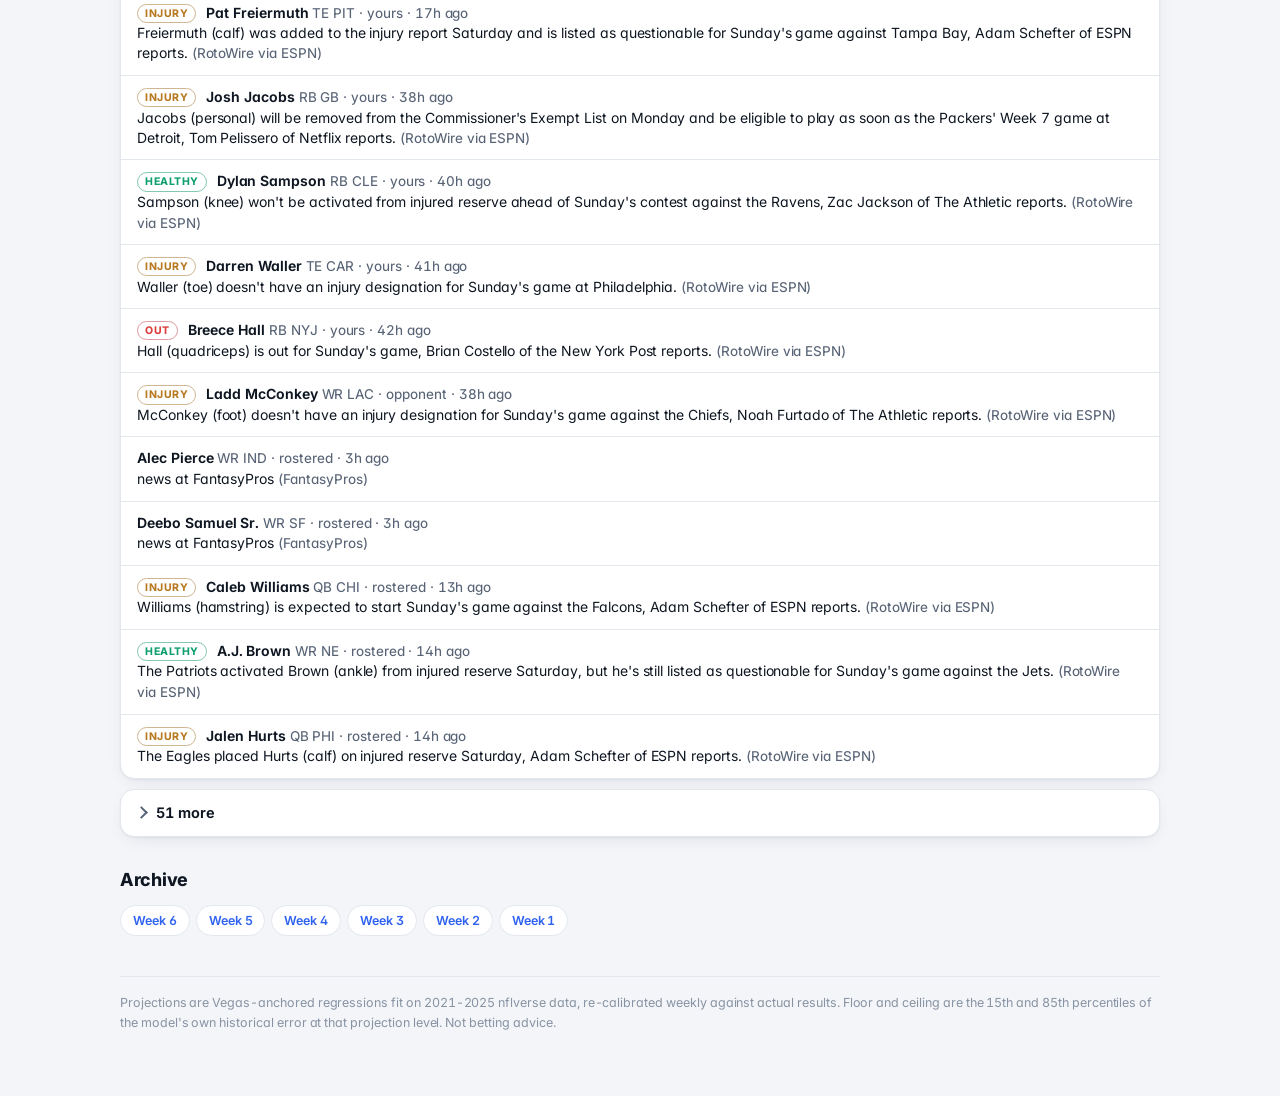
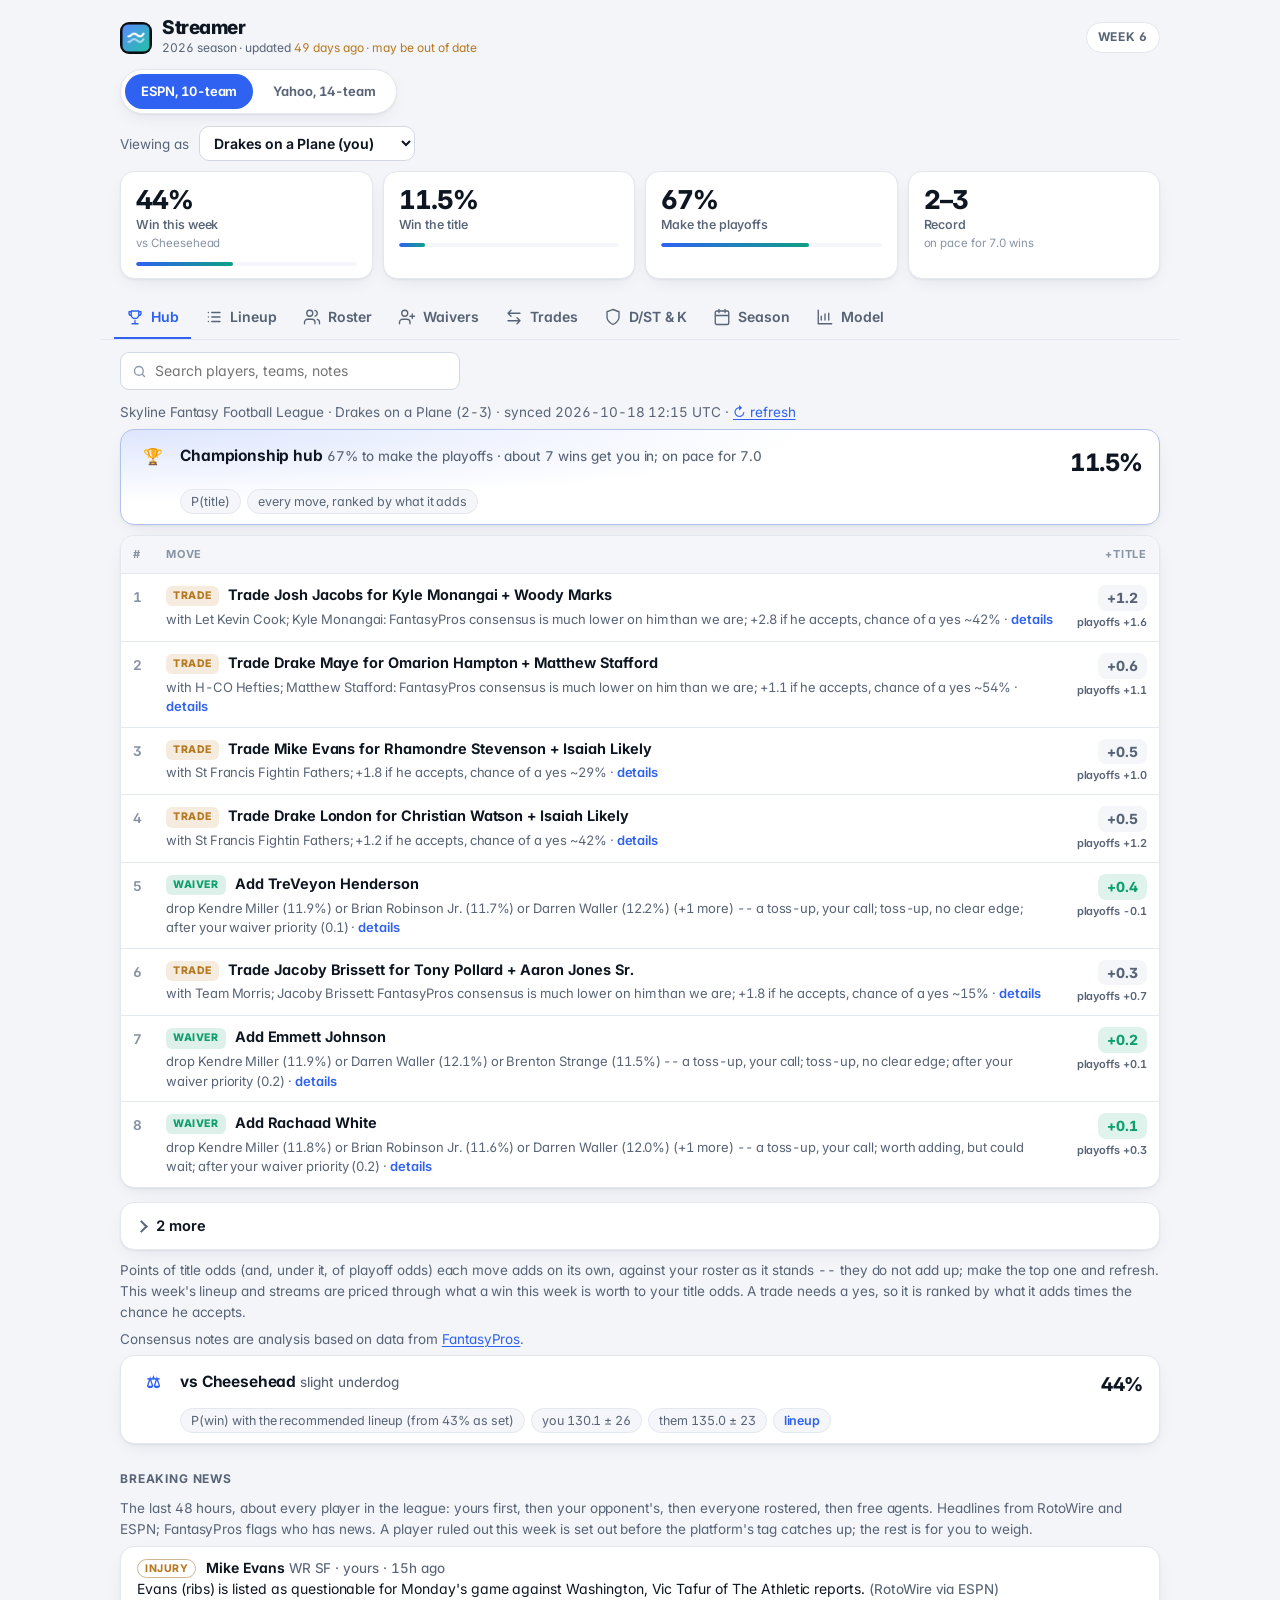
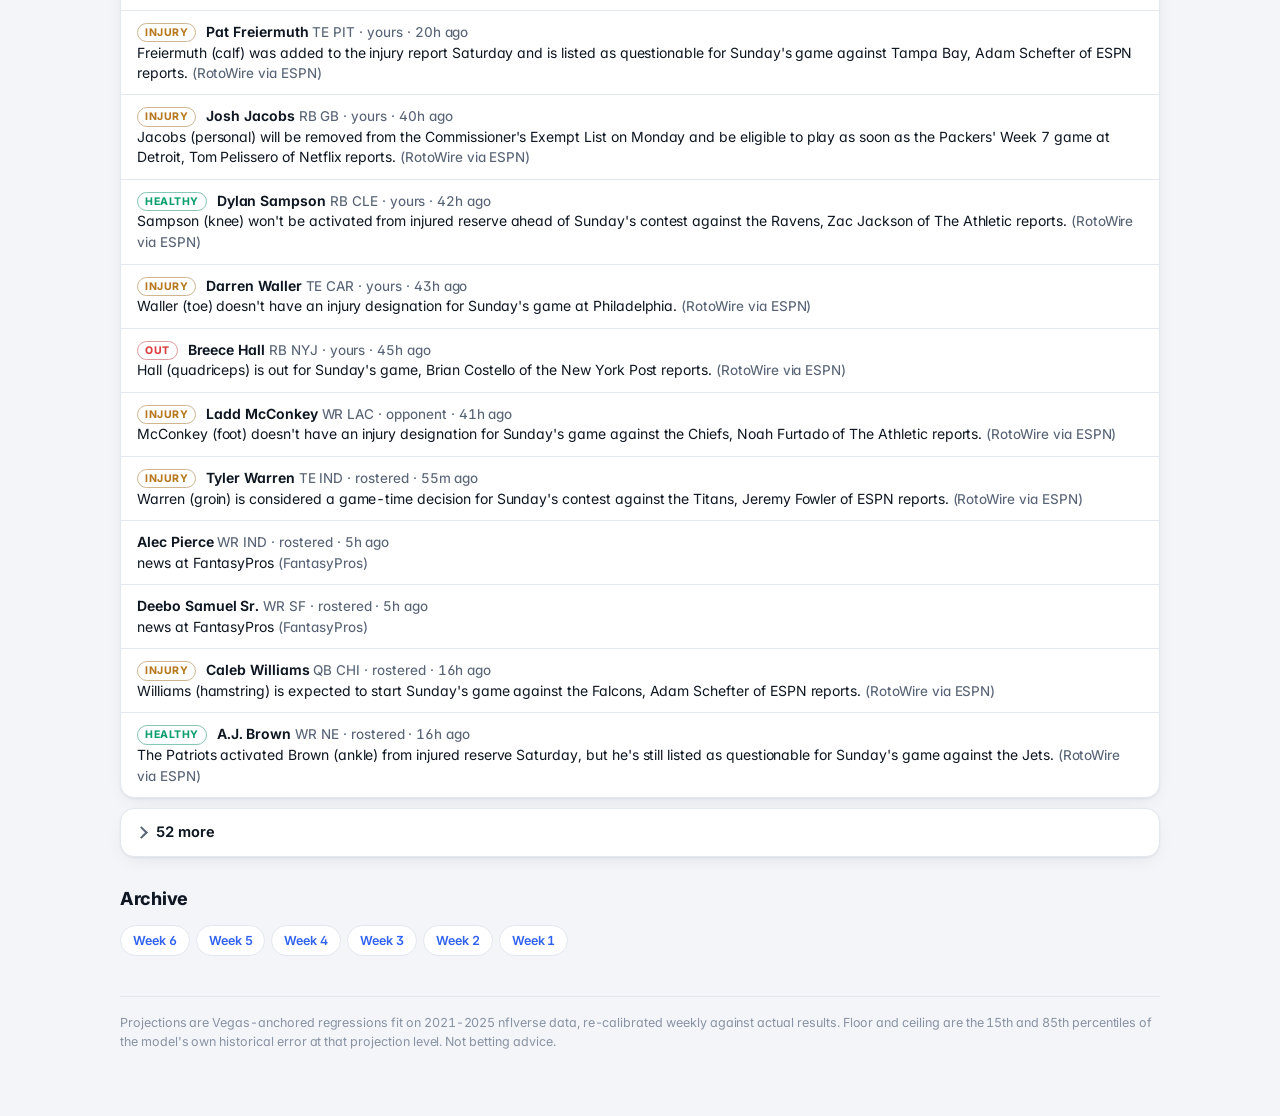
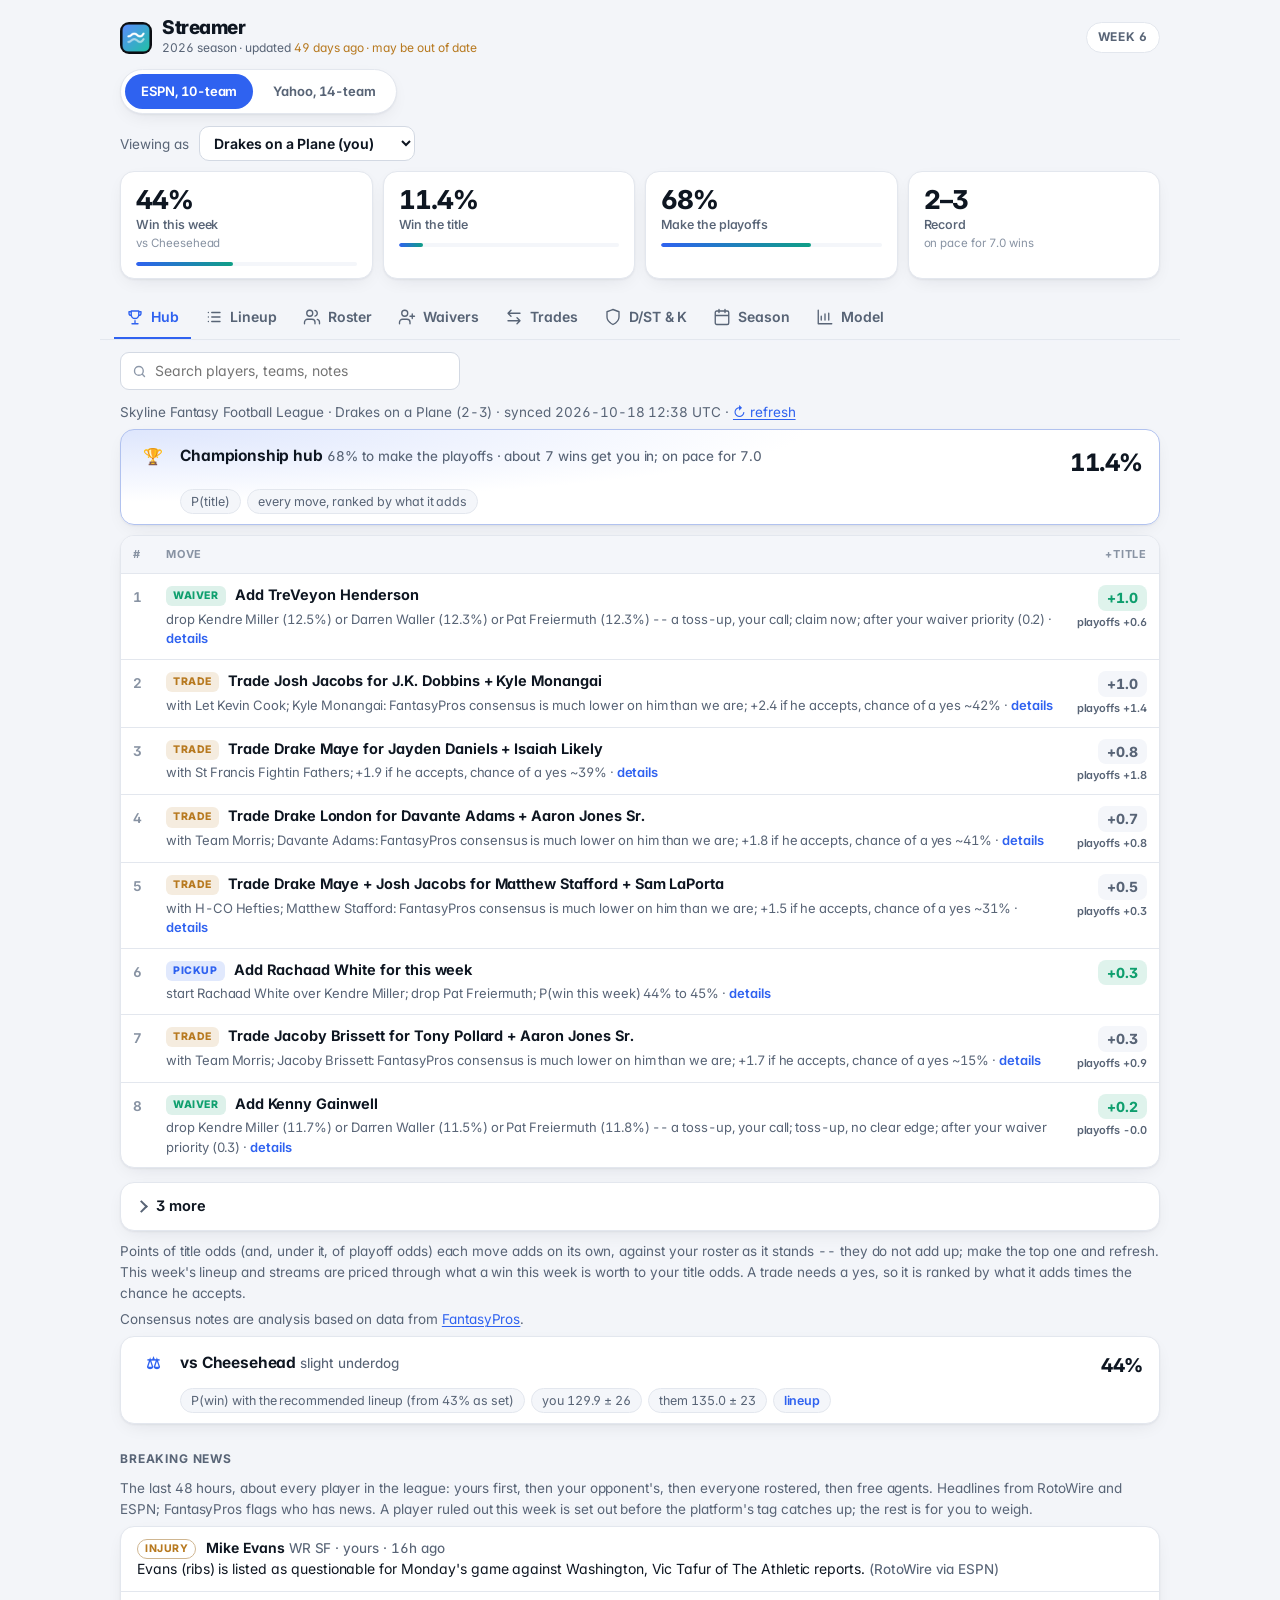
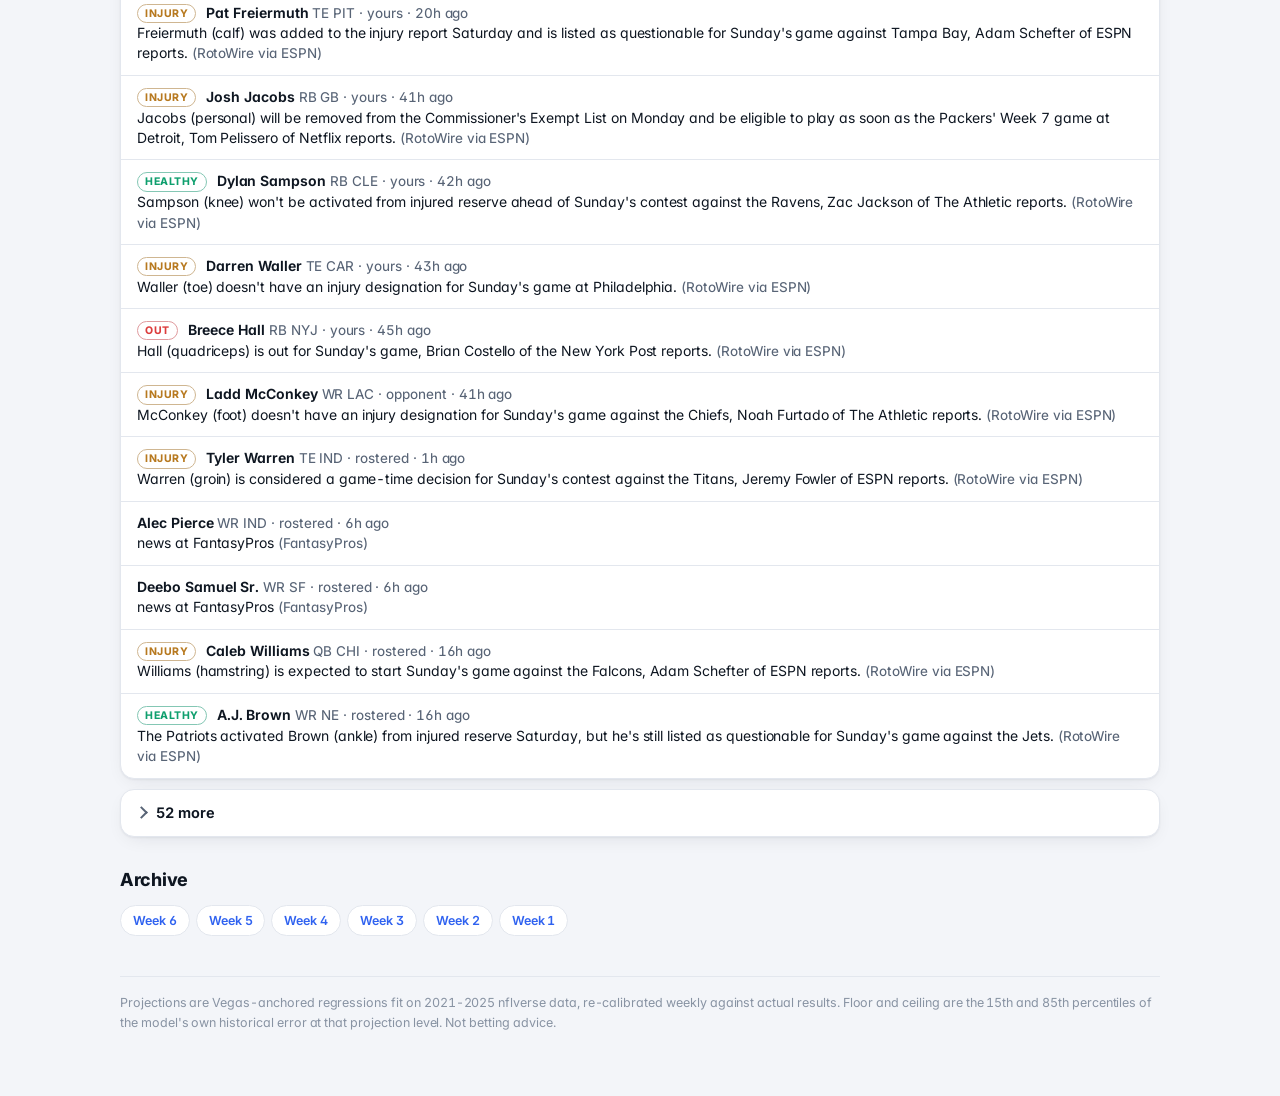
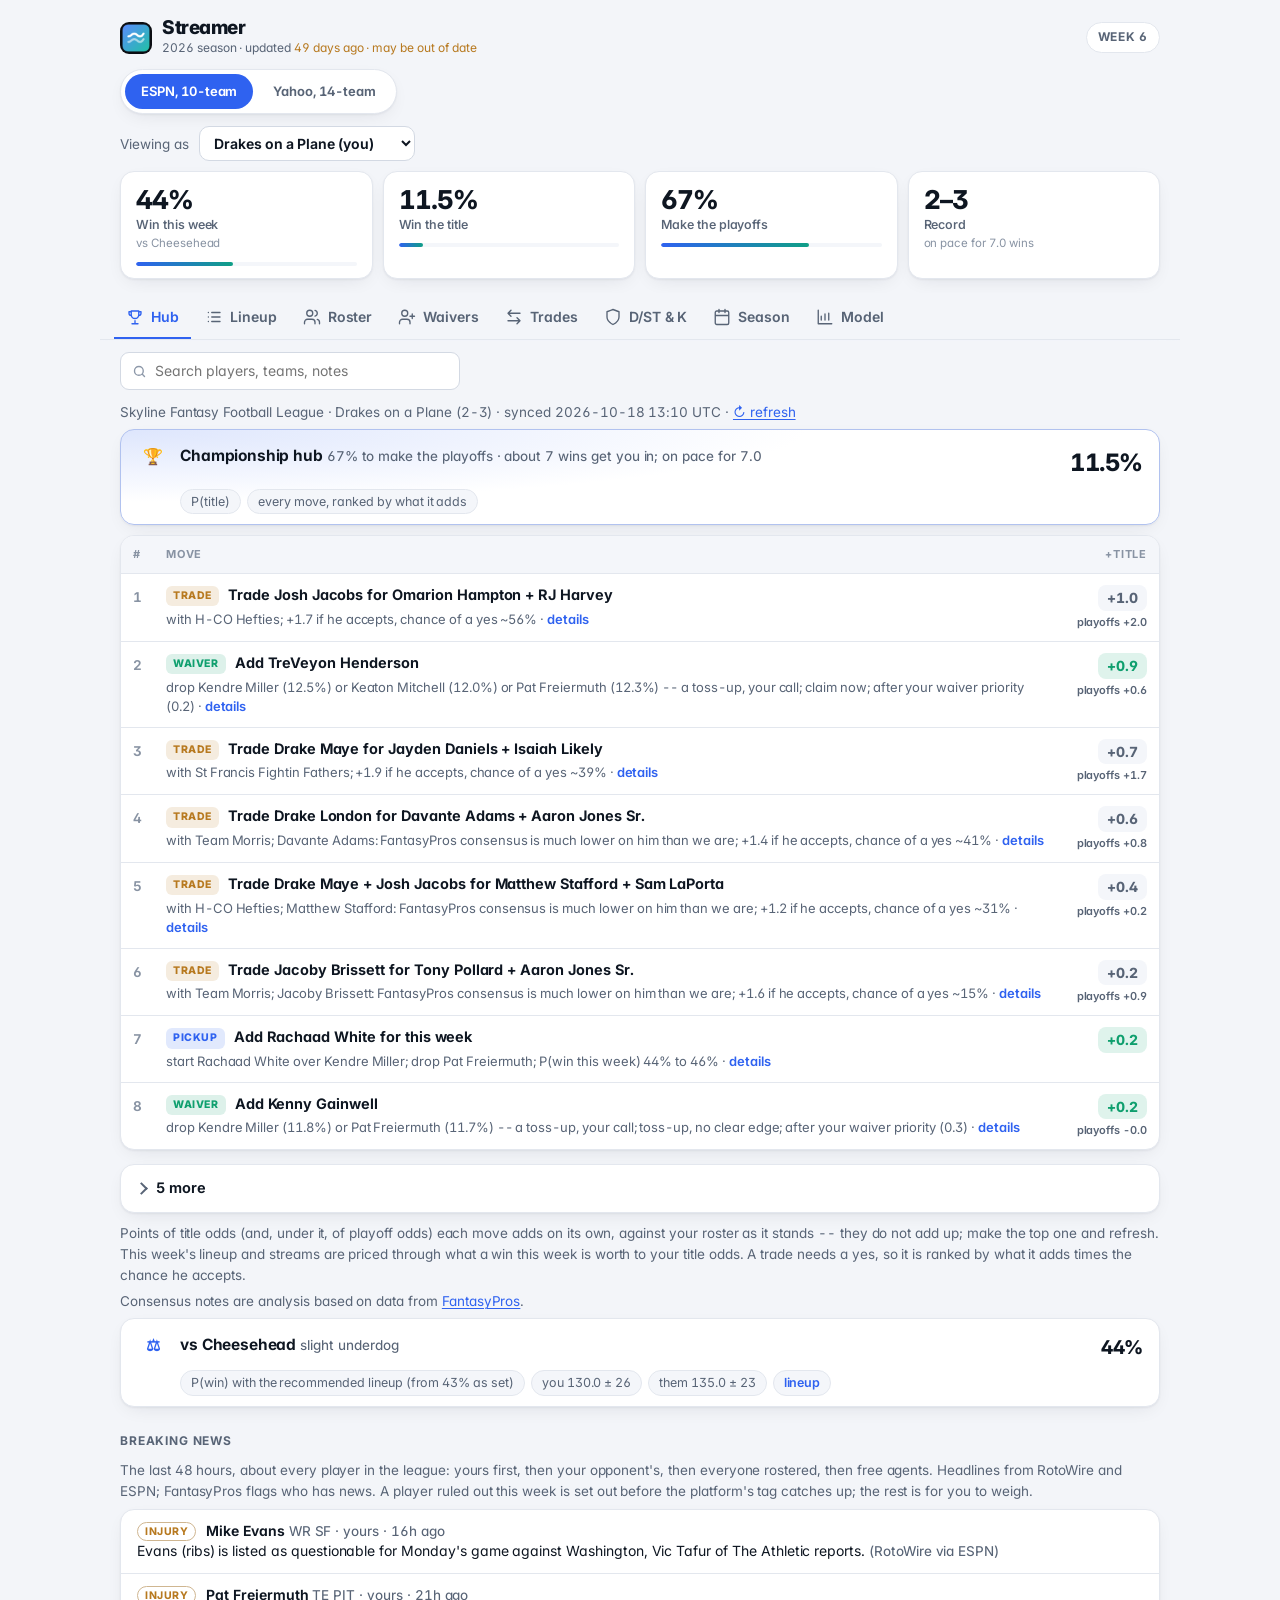
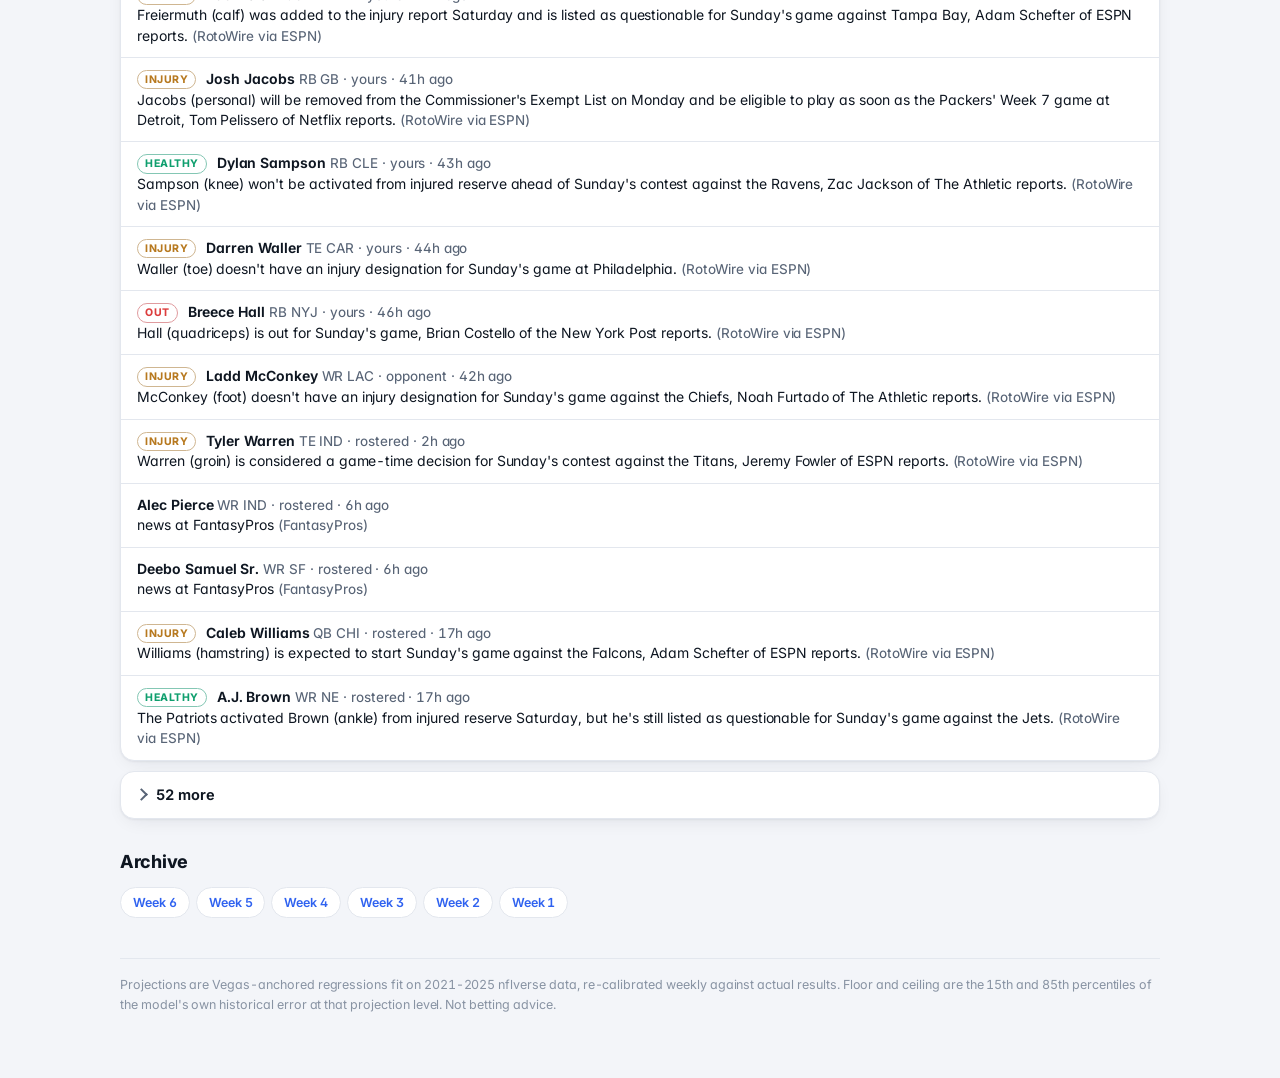
